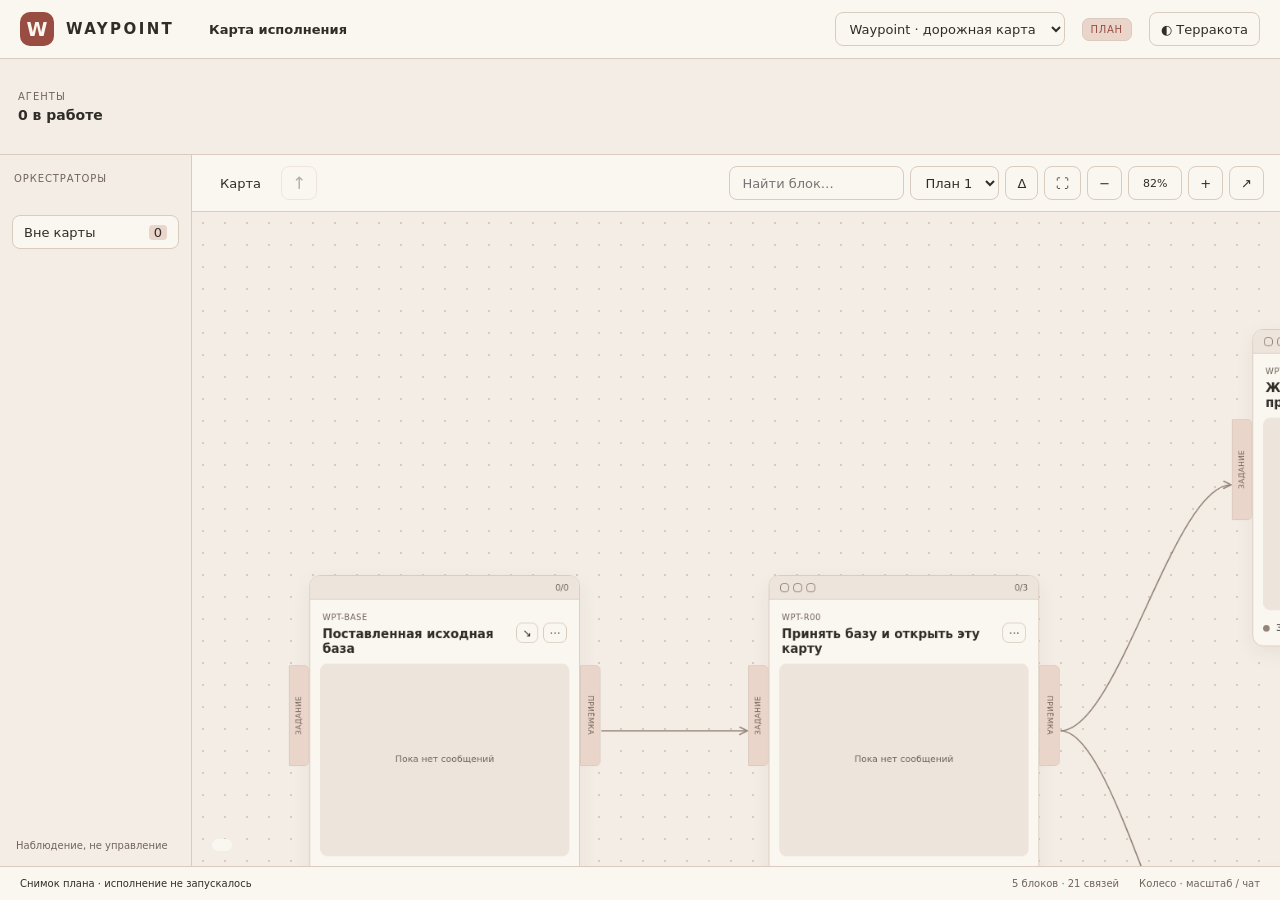
==== roadmap/PREVIEW.html @ c36e2e9a "Implement Waypoint observer and complete approved roadmap" ====
<!doctype html>
<html lang="ru" data-theme="terracotta">
<head><meta charset="utf-8"><meta name="viewport" content="width=device-width,initial-scale=1"><title>Waypoint · дорожная карта реализации</title><style>:root{--bg:#f3ede6;--panel:#faf6f0;--surface:#ede4db;--chat:#f5eee7;--line:#dacbbf;--text:#302c28;--muted:#71645a;--accent:#994d42;--accent-soft:#ead5ca;--pass:#3b8463;--fail:#b5373f;--wait:#958377;--shadow:0 8px 24px #4b2a1510;--node:330px;font-family:Inter,ui-sans-serif,system-ui,-apple-system,"Segoe UI",sans-serif;font-size:13px;color:var(--text);background:var(--bg)}
:root[data-theme=obsidian]{color-scheme:dark;--bg:#111315;--panel:#191c1f;--surface:#22262a;--chat:#202428;--line:#363c41;--text:#e7e8e6;--muted:#a5adb4;--accent:#e27068;--accent-soft:#392826;--pass:#78be9b;--fail:#ff8981;--wait:#a49b94;--shadow:0 8px 26px #0003}
*{box-sizing:border-box}body{margin:0;height:100vh;overflow:hidden;display:flex;flex-direction:column}button,input,select{font:inherit;color:inherit}button,select,input{border:1px solid var(--line);border-radius:8px;background:var(--panel);min-height:34px}button{cursor:pointer;padding:6px 11px;transition:border-color .12s}button:hover{border-color:var(--accent);background:var(--accent-soft)}button:focus-visible,input:focus-visible,select:focus-visible{outline:2px solid var(--accent);outline-offset:2px}button:disabled{opacity:.35;cursor:default}input{padding:7px 12px;width:175px}select{padding:5px 10px;max-width:230px}a{color:var(--accent)}.muted{color:var(--muted)}.top{height:59px;flex-shrink:0;display:flex;align-items:center;gap:17px;padding:0 20px;border-bottom:1px solid var(--line);background:var(--panel)}.brand{display:flex;align-items:center;gap:12px;letter-spacing:.16em;min-width:172px;font-size:15px}.mark{letter-spacing:-.15em;background:var(--accent);color:var(--panel);height:34px;width:34px;display:grid;place-items:center;border-radius:10px;font-size:19px;padding-right:3px}.project-title{font-weight:600;flex:1}.pill{font-size:10px;letter-spacing:.07em;text-transform:uppercase;padding:5px 8px;border:1px solid var(--line);border-radius:7px;color:var(--muted)}.pill.demo{color:var(--accent);background:var(--accent-soft)}.agents-bar{display:flex;align-items:center;gap:14px;padding:11px 18px;height:96px;flex-shrink:0;border-bottom:1px solid var(--line);background:var(--bg)}.rail-title{width:167px;flex-shrink:0;font-size:10px;letter-spacing:.1em;color:var(--muted)}.rail-title span{display:block;letter-spacing:0;margin-top:5px;font-size:14px;font-weight:700;color:var(--text)}.agent-strip{display:flex;overflow:auto;gap:8px;width:100%;padding:3px}.agent-card{min-width:155px;max-width:190px;flex-shrink:0;display:flex;align-items:flex-start;text-align:left;gap:8px;padding:9px 10px;min-height:68px}.agent-code{display:inline-grid;place-items:center;font-size:10px;flex-shrink:0;border:1px solid var(--line);background:var(--accent-soft);border-radius:7px;min-width:27px;height:27px;color:var(--accent);font-weight:700}.agent-card strong{font-size:11px;display:block;margin:1px 0 4px}.agent-card small{font-size:10px;color:var(--muted);display:block;max-width:145px;overflow:hidden;white-space:nowrap;text-overflow:ellipsis}.finished{opacity:1}.finished strong{color:var(--muted)}.selected{border-color:var(--accent)!important;background:var(--accent-soft)!important}main{display:flex;flex:1;min-height:0}.orchestrators{width:192px;flex-shrink:0;border-right:1px solid var(--line);padding:18px 12px 12px;overflow:auto;display:flex;flex-direction:column}.section-label{letter-spacing:.09em;font-size:10px;color:var(--muted);margin:0 2px 13px}.orch{width:100%;margin-bottom:9px;text-align:left;padding:10px}.orch-top{display:flex;align-items:center;gap:8px}.orch strong{font-size:11px}.children{margin:8px 0 0 33px;display:flex;gap:4px;flex-wrap:wrap}.children i{font-style:normal;font-size:9px;border:1px solid var(--line);padding:2px 4px;border-radius:4px;color:var(--muted)}.outside{margin-top:18px;text-align:left}.outside span{float:right;background:var(--accent-soft);padding:0 5px;border-radius:4px}.rail-footer{margin-top:auto;padding:28px 4px 0;color:var(--muted);font-size:10px;line-height:1.7}.workspace{flex:1;min-width:0;display:flex;flex-direction:column;position:relative}.toolbar{height:57px;display:flex;align-items:center;padding:8px 16px;gap:8px;border-bottom:1px solid var(--line);background:var(--panel);flex-shrink:0}.toolbar-end{display:flex;align-items:center;gap:6px;margin-left:auto}.crumbs{display:flex;align-items:center;gap:3px;min-width:0;overflow:auto}.crumbs button{background:none;border-color:transparent;white-space:nowrap;max-width:170px;overflow:hidden;text-overflow:ellipsis}.crumbs span{color:var(--muted)}#zoom{min-width:54px;font-size:11px}#up{font-size:17px;padding:2px 10px}.viewport{flex:1;overflow:hidden;position:relative;background-image:radial-gradient(var(--line) .8px,transparent .8px);background-size:22px 22px;cursor:grab;touch-action:none}.viewport.dragging{cursor:grabbing;user-select:none}#world{position:absolute;transform-origin:0 0;will-change:transform}#edges{position:absolute;left:0;top:0;width:12000px;height:12000px;overflow:visible;pointer-events:none}.edge{fill:none;stroke:var(--wait);stroke-width:1.6;pointer-events:stroke;cursor:pointer}.edge-hit{stroke:transparent;stroke-width:18;fill:none;pointer-events:stroke;cursor:pointer}.edge.selected-edge{stroke:var(--accent);stroke-width:2.6}.edge-dot{fill:var(--panel);stroke:var(--accent);cursor:pointer;pointer-events:all}.edge-caption{fill:var(--accent);font-size:12px;text-anchor:middle;pointer-events:none}.node{position:absolute;width:var(--node);height:387px;border:1px solid var(--line);border-radius:13px;background:var(--panel);box-shadow:var(--shadow);cursor:default;transition:opacity .12s,border-color .12s}.node.highlight{border:2px solid var(--accent);box-shadow:0 0 0 6px var(--accent-soft),var(--shadow)}.node.dim{opacity:.42}.node.ghost{border-style:dashed;opacity:.76}.test-row{height:29px;border-bottom:1px solid var(--line);display:flex;align-items:center;padding:0 13px;gap:5px;border-radius:13px 13px 0 0;background:var(--surface)}.test-row button{padding:0;min-height:0;border:none;background:transparent;display:flex;align-items:center;gap:5px}.lamp{display:inline-flex;align-items:center;justify-content:center;width:11px;height:11px;border:1px solid var(--wait);border-radius:4px;color:var(--wait);font-size:8px}.lamp.passed{background:var(--pass);border-color:var(--pass);color:var(--panel)}.lamp.failed,.lamp.error{background:var(--fail);border-color:var(--fail);color:var(--panel)}.lamp.stale{opacity:.4}.test-count{font-size:10px;color:var(--muted);margin-left:auto}.node-head{display:flex;align-items:center;gap:6px;padding:13px 15px 10px;height:78px}.node-head .title{flex:1;min-width:0}.node-id{font-size:10px;color:var(--muted);letter-spacing:.05em}.node h3{margin:5px 0 0;font-size:15px;line-height:1.2;font-weight:700}.node-head button{padding:2px 7px;min-height:25px;font-size:13px}.node .messages{height:235px;overflow:auto;overscroll-behavior:contain;margin:0 12px;background:var(--surface);border-radius:9px;padding:8px;scrollbar-width:thin;scrollbar-color:var(--line) transparent;cursor:text;touch-action:pan-y}.message{padding:10px;background:var(--chat);border-radius:7px;margin-bottom:7px;font-size:13px;line-height:1.6;overflow-wrap:anywhere;white-space:pre-wrap}.message:last-child{margin-bottom:0}.message-meta{display:flex;align-items:center;gap:8px;font-size:10px;color:var(--muted);margin-bottom:6px;white-space:normal}.message-meta b{color:var(--accent);font-size:10px}.message-kind{margin-left:auto;font-size:9px;color:var(--muted)}.empty-message{height:100%;min-height:90px;display:flex;align-items:center;justify-content:center;color:var(--muted);font-size:11px;text-align:center;padding:20px;line-height:1.7}.node-status{height:43px;padding:6px 12px;display:flex;align-items:center;gap:8px}.node-status button.status-label{border:none;background:none;padding:0;min-height:22px;font-size:11px;overflow:hidden;text-overflow:ellipsis;white-space:nowrap;max-width:200px}.status-icon{width:8px;height:8px;background:var(--wait);border-radius:50%;flex-shrink:0}.status-icon.running{width:11px;height:11px;border:2px solid var(--accent-soft);border-top-color:var(--accent);background:none;animation:spin 1.1s linear infinite}.status-icon.done{background:var(--pass)}@keyframes spin{to{transform:rotate(360deg)}}.node-actors{margin-left:auto;display:flex;gap:4px}.node-actors button{padding:1px 4px;min-height:20px;max-width:35px;font-size:9px;border-radius:5px;color:var(--accent)}.node-tab{position:absolute;top:109px;height:123px;width:25px;min-height:0;padding:7px 4px;writing-mode:vertical-rl;font-size:9px;letter-spacing:.05em;background:var(--accent-soft);color:var(--muted);border:1px solid var(--line)}.node-tab.assignment{left:-26px;border-radius:6px 0 0 6px;transform:rotate(180deg)}.node-tab.acceptance{right:-26px;border-radius:0 6px 6px 0}.node .show-all{font-size:10px;min-height:25px;padding:3px 8px;margin-top:4px}.overview .messages{visibility:hidden}.overview .node{box-shadow:none}.overview .node:after{content:'⋯';position:absolute;top:175px;left:150px;font-size:25px;color:var(--muted)}.overview .node-tab{display:none}.map-note{position:absolute;bottom:15px;left:20px;font-size:11px;color:var(--muted);max-width:650px;background:var(--panel);padding:6px 10px;border-radius:6px;pointer-events:none}#empty{position:absolute;inset:80px 25px;pointer-events:none;color:var(--muted)}.inspector{position:absolute;right:0;top:57px;bottom:0;width:385px;background:var(--panel);border-left:1px solid var(--line);box-shadow:-12px 0 35px #0001;z-index:20;display:flex;flex-direction:column}.inspector[hidden]{display:none}.inspector>header{display:flex;align-items:flex-start;justify-content:space-between;padding:20px 20px 12px}.inspector header span{font-size:11px;color:var(--muted)}.inspector h2{margin:7px 0 4px;font-size:19px;line-height:1.3}.inspector #tabs{display:flex;gap:0;border-bottom:1px solid var(--line);padding:0 14px;overflow:auto}.inspector #tabs button{border:none;border-radius:0;white-space:nowrap;background:transparent;font-size:11px;padding:10px 7px;min-height:38px;border-bottom:2px solid transparent}.inspector #tabs button.current{border-bottom-color:var(--accent);color:var(--accent)}#inspector-body{overflow:auto;overscroll-behavior:contain;padding:18px 20px;line-height:1.7}#inspector-body h4{font-size:11px;color:var(--muted);margin:18px 0 7px}#inspector-body h4:first-child{margin-top:0}.prose{white-space:pre-wrap;overflow-wrap:anywhere;font-size:12px}.criterion{padding:9px 0;border-bottom:1px solid var(--line);font-size:12px;display:flex;gap:10px}.criterion b{font-size:10px;color:var(--muted);min-width:28px}.result-block{padding:13px;background:var(--surface);border-radius:9px;margin-bottom:12px;white-space:pre-wrap;font-size:12px}.related{display:block;width:100%;text-align:left;margin-bottom:7px;font-size:12px}.result-tag{font-size:10px;color:var(--muted);display:block;margin-top:5px}.diff-row{padding:10px;border:1px solid var(--line);border-radius:7px;margin-bottom:8px;font-size:11px;overflow-wrap:anywhere}.diff-row code{display:block;color:var(--accent);margin-bottom:5px}.diff-row pre{white-space:pre-wrap;margin:4px 0;font:inherit}.checkline{display:flex;align-items:center;gap:9px;padding:10px 0;border-bottom:1px solid var(--line);font-size:12px}.checkline small{display:block;color:var(--muted);font-size:10px}footer{height:34px;display:flex;align-items:center;gap:20px;padding:0 20px;border-top:1px solid var(--line);background:var(--panel);font-size:10px;flex-shrink:0}footer #summary{margin-left:auto;color:var(--muted)}footer button{min-height:22px;padding:1px 7px;font-size:10px}#notice{position:fixed;left:50%;bottom:50px;transform:translateX(-50%);background:var(--text);color:var(--panel);padding:11px 16px;z-index:99;border-radius:10px;max-width:80vw;font-size:12px}.small-note{font-size:11px;color:var(--muted)}.progress-hint{display:block;font-size:10px;color:var(--muted);padding:9px}.source-warning{color:var(--fail)!important}.version-note{color:var(--accent);font-size:10px}.more{width:100%;margin:8px 0}.modal-empty{padding:20px;color:var(--muted)}#reset-selection{white-space:nowrap}@media(max-width:1100px){.project-title{display:none}.orchestrators{width:154px}.rail-title{width:128px}.brand{min-width:134px}.toolbar{padding:8px}.toolbar input{width:110px}.inspector{width:340px}.toolbar-end{gap:3px}}@media(max-width:760px){.orchestrators{display:none}.rail-title{display:none}.top{padding:0 10px;gap:8px}.brand{min-width:auto}.brand strong{display:none}.top select{max-width:160px}.toolbar #search{display:none}.inspector{width:min(100%,385px)}.crumbs button{max-width:95px}.toolbar #version{max-width:83px}.toolbar #full{display:none}footer .muted{display:none}}
/* Reader state belongs to each window; notifications never resize its 235px chat. */
.messages,#inspector-body{overflow-anchor:none}.new-messages{position:absolute;right:21px;top:306px;z-index:2;max-width:calc(100% - 42px);min-height:28px;padding:4px 9px;font-size:10px;background:var(--panel);color:var(--accent);border-color:var(--accent);box-shadow:var(--shadow)}.new-messages[hidden],.older-messages[hidden]{display:none}.inspector-latest{position:sticky;top:auto;bottom:0;right:auto;max-width:100%;margin:9px 0 0}.copy-id{font-size:10px;min-height:26px;margin-bottom:10px}.message-origin{display:block;max-width:100%;overflow-wrap:anywhere;font-size:9px;color:var(--muted);margin-top:3px}.cross-scope{position:absolute;left:15px;top:12px;display:flex;flex-direction:column;gap:4px;max-width:310px;max-height:140px;overflow:auto;z-index:3}.scope-link{font-size:10px;min-height:25px;text-align:left;background:var(--panel)}.title[role=button]{cursor:pointer}.title[role=button]:focus-visible{outline:2px solid var(--accent);outline-offset:3px;border-radius:4px}.inspector-messages{min-height:60px}.inspector .scope-toggle{font-size:11px}
</style></head>
<body>
<header class="top"><div class="brand"><b class="mark">W</b><strong>WAYPOINT</strong></div><span class="project-title">Карта работ</span><select id="project" aria-label="Проект"></select><span id="connection" class="pill">Локально</span><button id="theme" aria-label="Изменить цветовую схему">◐ <span>Терракота</span></button></header>
<section class="agents-bar"><div class="rail-title">АГЕНТЫ <span id="active-count"></span></div><div id="agents" class="agent-strip"></div></section>
<main><aside class="orchestrators"><div class="section-label">ОРКЕСТРАТОРЫ</div><div id="orchestrators"></div><button id="outside" class="outside">Вне карты <span id="outside-count">0</span></button><div class="rail-footer">Наблюдение, не управление</div></aside>
<section class="workspace">
<div class="toolbar"><div id="crumbs" class="crumbs"></div><button id="up" title="На уровень выше" aria-label="На уровень выше">↑</button><div class="toolbar-end"><input id="search" placeholder="Найти блок…" aria-label="Найти блок"><select id="version" aria-label="Версия плана"></select><button id="diff" title="Изменения плана">Δ</button><button id="fit" title="Вписать карту">⛶</button><button id="minus" aria-label="Уменьшить масштаб">−</button><button id="zoom" title="Масштаб 100%">100%</button><button id="plus" aria-label="Увеличить масштаб">+</button><button id="full" title="На весь экран">↗</button></div></div>
<div id="viewport" class="viewport" tabindex="0" aria-label="Граф работ. Перетаскивайте пустое место, колесо меняет масштаб."><div id="world"><svg id="edges" aria-label="Зависимости"></svg><div id="nodes"></div></div><div id="empty"></div><div id="map-note" class="map-note"></div></div>
<aside id="inspector" class="inspector" hidden><header><div><span id="inspector-id"></span><h2 id="inspector-title"></h2></div><button id="close" aria-label="Закрыть подробности">×</button></header><nav id="tabs"></nav><div id="inspector-body"></div></aside>
</section></main>
<footer><span id="foot-status">Ожидание локального сервиса</span><span id="summary"></span><button id="reset-selection" hidden>Снять выделение</button><span class="muted">Колесо · масштаб / чат</span></footer>
<div id="notice" role="status" hidden></div>
<script>window.WAYPOINT_DEMO={"current": "v-a47a4b4f98ec4fde", "versions": [{"version": "v-a47a4b4f98ec4fde", "ordinal": 1, "parent": null, "hash": "f647aa3e1b60489b36b72db316212da57f528def0c46b6cc34a1ced4450f50a4", "at": "2026-10-17T05:51:45.815273+00:00"}], "states": {"v-a47a4b4f98ec4fde": {"version": "v-a47a4b4f98ec4fde", "ordinal": 1, "parent": null, "at": "2026-10-17T05:51:45.815273+00:00", "hash": "f647aa3e1b60489b36b72db316212da57f528def0c46b6cc34a1ced4450f50a4", "plan": {"edges": {"E-WPT-C01--WPT-C02": {"from": "WPT-C01", "label": "Требует результата", "to": "WPT-C02"}, "E-WPT-C01--WPT-C03": {"from": "WPT-C01", "label": "Требует результата", "to": "WPT-C03"}, "E-WPT-C01--WPT-C04": {"from": "WPT-C01", "label": "Требует результата", "to": "WPT-C04"}, "E-WPT-C01--WPT-R00": {"from": "WPT-C01", "label": "Требует результата", "to": "WPT-R00"}, "E-WPT-C02--WPT-R00": {"from": "WPT-C02", "label": "Требует результата", "to": "WPT-R00"}, "E-WPT-C03--WPT-R00": {"from": "WPT-C03", "label": "Требует результата", "to": "WPT-R00"}, "E-WPT-C04--WPT-R00": {"from": "WPT-C04", "label": "Требует результата", "to": "WPT-R00"}, "E-WPT-C05--WPT-C07": {"from": "WPT-C05", "label": "Требует результата", "to": "WPT-C07"}, "E-WPT-C05.1--WPT-C05.2": {"from": "WPT-C05.1", "label": "Требует результата", "to": "WPT-C05.2"}, "E-WPT-C05.2--WPT-C05.3": {"from": "WPT-C05.2", "label": "Требует результата", "to": "WPT-C05.3"}, "E-WPT-C05.3--WPT-C05.4": {"from": "WPT-C05.3", "label": "Требует результата", "to": "WPT-C05.4"}, "E-WPT-C05.3--WPT-C06.3": {"from": "WPT-C05.3", "label": "Требует результата", "to": "WPT-C06.3"}, "E-WPT-C06--WPT-C07": {"from": "WPT-C06", "label": "Требует результата", "to": "WPT-C07"}, "E-WPT-C06.1--WPT-C06.2": {"from": "WPT-C06.1", "label": "Требует результата", "to": "WPT-C06.2"}, "E-WPT-C06.2--WPT-C06.3": {"from": "WPT-C06.2", "label": "Требует результата", "to": "WPT-C06.3"}, "E-WPT-C07.1--WPT-C07.2": {"from": "WPT-C07.1", "label": "Требует результата", "to": "WPT-C07.2"}, "E-WPT-C07.1--WPT-C07.3": {"from": "WPT-C07.1", "label": "Требует результата", "to": "WPT-C07.3"}, "E-WPT-C07.2--WPT-C07.4": {"from": "WPT-C07.2", "label": "Требует результата", "to": "WPT-C07.4"}, "E-WPT-C07.3--WPT-C07.4": {"from": "WPT-C07.3", "label": "Требует результата", "to": "WPT-C07.4"}, "E-WPT-R00--WPT-C05": {"from": "WPT-R00", "label": "Требует результата", "to": "WPT-C05"}, "E-WPT-R00--WPT-C06": {"from": "WPT-R00", "label": "Требует результата", "to": "WPT-C06"}}, "nodes": {"WPT-BASE": {"acceptance": {"A-01": {"text": "Исходный архив совпадает с указанным SHA-256 и файловым манифестом."}, "A-02": {"text": "DONE относится к поставке исходников; целевая установка и живая приёмка не приписаны этой группе."}}, "assignment": "C01–C04 уже написаны в завершённом дизайн-пакете. Это основание следующих работ, не новая очередь реализации. Раскрой блок для границ каждого результата.\n\nТочное чтение (пути от roadmap/):\n../waypoint/evidence/RESULTS.md\n../waypoint/SESSION.json", "layout": {"x": 70, "y": 400}, "parent": null, "source_refs": [{"label": "evidence/RESULTS.md", "uri": "../waypoint/evidence/RESULTS.md"}, {"label": "SESSION.json", "uri": "../waypoint/SESSION.json"}], "tests": {}, "title": "Поставленная исходная база", "x_roadmap": {"avoid_paths": [], "eligible_alternative": null, "escalation": "", "kind": "group", "owned_paths": [], "preferred_executor": "NONE", "read_set": [{"label": "evidence/RESULTS.md", "uri": "../waypoint/evidence/RESULTS.md"}, {"label": "SESSION.json", "uri": "../waypoint/SESSION.json"}], "safe_alternate_work": "", "source_capsule": null, "wave": null}}, "WPT-C01": {"acceptance": {"A-01": {"text": "Перечисленные исходники присутствуют и сохраняются как стартовая база."}, "A-02": {"text": "Свидетельства прочитаны в их настоящем объёме: локальные тесты/макеты не заменяют живую приёмку."}}, "assignment": "Переиспользовать готовый исходный результат «Local domain, plan and event contracts». Не заказывать повторную реализацию этого объёма. Остаточные целевые доработки перечислены в C05–C07.\n\nТочное чтение (пути от roadmap/):\n../waypoint/design/WORK_PACKETS.md — раздел WPT-C01\n../waypoint/evidence/RESULTS.md", "layout": {"x": 80, "y": 80}, "parent": "WPT-BASE", "source_refs": [{"label": "design/WORK_PACKETS.md", "section": "WPT-C01", "uri": "../waypoint/design/WORK_PACKETS.md"}, {"label": "evidence/RESULTS.md", "uri": "../waypoint/evidence/RESULTS.md"}], "tests": {}, "title": "Ядро, хранилище и API", "x_roadmap": {"avoid_paths": [], "delivered_source": {"design_session_id": "WAYPOINT-DESIGN-20261016-1312895b", "evidence": "../waypoint/evidence/RESULTS.md", "paths": ["waypoint/domain.py", "waypoint/store.py", "waypoint/server.py", "waypoint/security.py", "waypoint/spool.py", "waypoint/client.py", "schemas/", "tests/test_core.py"], "state": "SOURCE_DELIVERED", "target_acceptance": "NOT_RUN"}, "eligible_alternative": null, "escalation": "", "kind": "source", "owned_paths": [], "preferred_executor": "NONE", "read_set": [{"label": "design/WORK_PACKETS.md", "section": "WPT-C01", "uri": "../waypoint/design/WORK_PACKETS.md"}, {"label": "evidence/RESULTS.md", "uri": "../waypoint/evidence/RESULTS.md"}], "safe_alternate_work": "", "source_capsule": "WPT-C01", "wave": null}}, "WPT-C02": {"acceptance": {"A-01": {"text": "Перечисленные исходники присутствуют и сохраняются как стартовая база."}, "A-02": {"text": "Свидетельства прочитаны в их настоящем объёме: локальные тесты/макеты не заменяют живую приёмку."}}, "assignment": "Переиспользовать готовый исходный результат «Observed native source reference». Не заказывать повторную реализацию этого объёма. Остаточные целевые доработки перечислены в C05–C07.\n\nТочное чтение (пути от roadmap/):\n../waypoint/design/WORK_PACKETS.md — раздел WPT-C02\n../waypoint/evidence/RESULTS.md", "layout": {"x": 610, "y": 80}, "parent": "WPT-BASE", "source_refs": [{"label": "design/WORK_PACKETS.md", "section": "WPT-C02", "uri": "../waypoint/design/WORK_PACKETS.md"}, {"label": "evidence/RESULTS.md", "uri": "../waypoint/evidence/RESULTS.md"}], "tests": {}, "title": "Исходный адаптер Codex", "x_roadmap": {"avoid_paths": [], "delivered_source": {"design_session_id": "WAYPOINT-DESIGN-20261016-1312895b", "evidence": "../waypoint/evidence/RESULTS.md", "paths": ["waypoint/adapters/", "waypoint/collector.py", "tests/test_adapters.py"], "state": "SOURCE_DELIVERED", "target_acceptance": "NOT_RUN"}, "eligible_alternative": null, "escalation": "", "kind": "source", "owned_paths": [], "preferred_executor": "NONE", "read_set": [{"label": "design/WORK_PACKETS.md", "section": "WPT-C02", "uri": "../waypoint/design/WORK_PACKETS.md"}, {"label": "evidence/RESULTS.md", "uri": "../waypoint/evidence/RESULTS.md"}], "safe_alternate_work": "", "source_capsule": "WPT-C02", "wave": null}}, "WPT-C03": {"acceptance": {"A-01": {"text": "Перечисленные исходники присутствуют и сохраняются как стартовая база."}, "A-02": {"text": "Свидетельства прочитаны в их настоящем объёме: локальные тесты/макеты не заменяют живую приёмку."}}, "assignment": "Переиспользовать готовый исходный результат «Shared visual reader base». Не заказывать повторную реализацию этого объёма. Остаточные целевые доработки перечислены в C05–C07.\n\nТочное чтение (пути от roadmap/):\n../waypoint/design/WORK_PACKETS.md — раздел WPT-C03\n../waypoint/evidence/RESULTS.md", "layout": {"x": 610, "y": 630}, "parent": "WPT-BASE", "source_refs": [{"label": "design/WORK_PACKETS.md", "section": "WPT-C03", "uri": "../waypoint/design/WORK_PACKETS.md"}, {"label": "evidence/RESULTS.md", "uri": "../waypoint/evidence/RESULTS.md"}], "tests": {}, "title": "Браузерный читатель карты", "x_roadmap": {"avoid_paths": [], "delivered_source": {"design_session_id": "WAYPOINT-DESIGN-20261016-1312895b", "evidence": "../waypoint/evidence/RESULTS.md", "paths": ["waypoint/web/", "waypoint/demo.py", "tests/browser_check.py"], "state": "SOURCE_DELIVERED", "target_acceptance": "NOT_RUN"}, "eligible_alternative": null, "escalation": "", "kind": "source", "owned_paths": [], "preferred_executor": "NONE", "read_set": [{"label": "design/WORK_PACKETS.md", "section": "WPT-C03", "uri": "../waypoint/design/WORK_PACKETS.md"}, {"label": "evidence/RESULTS.md", "uri": "../waypoint/evidence/RESULTS.md"}], "safe_alternate_work": "", "source_capsule": "WPT-C03", "wave": null}}, "WPT-C04": {"acceptance": {"A-01": {"text": "Перечисленные исходники присутствуют и сохраняются как стартовая база."}, "A-02": {"text": "Свидетельства прочитаны в их настоящем объёме: локальные тесты/макеты не заменяют живую приёмку."}}, "assignment": "Переиспользовать готовый исходный результат «Low-overhead agent workflow and handoff». Не заказывать повторную реализацию этого объёма. Остаточные целевые доработки перечислены в C05–C07.\n\nТочное чтение (пути от roadmap/):\n../waypoint/design/WORK_PACKETS.md — раздел WPT-C04\n../waypoint/evidence/RESULTS.md", "layout": {"x": 80, "y": 630}, "parent": "WPT-BASE", "source_refs": [{"label": "design/WORK_PACKETS.md", "section": "WPT-C04", "uri": "../waypoint/design/WORK_PACKETS.md"}, {"label": "evidence/RESULTS.md", "uri": "../waypoint/evidence/RESULTS.md"}], "tests": {}, "title": "CLI, скилы и передача", "x_roadmap": {"avoid_paths": [], "delivered_source": {"design_session_id": "WAYPOINT-DESIGN-20261016-1312895b", "evidence": "../waypoint/evidence/RESULTS.md", "paths": ["waypoint/cli.py", "skills/", "design/OPERATIONS.md"], "state": "SOURCE_DELIVERED", "target_acceptance": "NOT_RUN"}, "eligible_alternative": null, "escalation": "", "kind": "source", "owned_paths": [], "preferred_executor": "NONE", "read_set": [{"label": "design/WORK_PACKETS.md", "section": "WPT-C04", "uri": "../waypoint/design/WORK_PACKETS.md"}, {"label": "evidence/RESULTS.md", "uri": "../waypoint/evidence/RESULTS.md"}], "safe_alternate_work": "", "source_capsule": "WPT-C04", "wave": null}}, "WPT-C05": {"acceptance": {"A-01": {"text": "Установленный профиль и отдельный payload.id подтверждены; общий session_id не склеивает агентов."}, "A-02": {"text": "Источник не получает команды запуска/остановки/resume/approval; сбой Waypoint не останавливает Codex."}, "A-03": {"text": "Старые и неоднозначные сообщения не присваиваются новому focus; подтверждение ревизии не опережает durable commit."}, "A-04": {"text": "C06 получает индексированный и совместимый read-контракт; ограничения живой проверки явно возвращены."}}, "assignment": "Довести существующий адаптер до проверенного приёма живых событий и точного связывания с блоками. IPC и JSONL остаются входами одного Store/API/UI.\n\nРабота:\n1. Выполнить C05.1–C05.4, сохраняя исходные алгоритмы дизайна: verified caller binding, watermark, indexed normalization, coalescing и durable acknowledgement.\n2. Единолично владеть изменениями Store/API/миграции, включая индекс item_targets для C06. Передать потребителю проверенный read-контракт; не позволять двум веткам менять store.py одновременно.\n3. Проверить свой новый адаптер на естественной активности существующего Codex, а не повторять весь P00–P11 и не запускать новый App Server вместо владельца.\n\nОбласть изменений: waypoint/adapters/; waypoint/collector.py; waypoint/store.py (единственный писатель); waypoint/server.py (только необходимый совместимый read-контракт); waypoint/cli.py (только verified binding seam); tests/test_adapters.py; tests/test_core.py (атрибуция/индекс/миграция).\n\nНе изменять: waypoint/web/; tests/browser_check.py; Глобальные настройки и управление реальным Codex.\n\nТочное чтение (пути от roadmap/):\n../waypoint/design/WORK_PACKETS.md — раздел WPT-C05\n../waypoint/design/IMPLEMENTATION_MAP.md — раздел Required hardening\n../waypoint/design/CONTRACTS.md — раздел 1. Identity; 4. Observation; 5. Attribution; 7. Private IPC\n../waypoint/design/ACCEPTANCE.md — раздел Target sequence\n\nРежим MIXED. Предпочтительный исполнитель: CODEX. Исполнитель выбирает безопасный порядок внутри согласованного участка; назначение не сделано.\n\nОстановить только затронутое действие и эскалировать: профиль несовместим или неизвестна идентичность вызывающего агента; сохранить доказательство, не угадывать и не строить второй observer.\n\nПри ожидании: пока естественное событие не пришло — локальные контрактные проверки C05.2/C05.3; C06.1/C06.2 могут идти независимо.", "layout": {"x": 1220, "y": 100}, "parent": null, "source_refs": [{"label": "design/WORK_PACKETS.md", "section": "WPT-C05", "uri": "../waypoint/design/WORK_PACKETS.md"}, {"label": "design/IMPLEMENTATION_MAP.md", "section": "Required hardening", "uri": "../waypoint/design/IMPLEMENTATION_MAP.md"}, {"label": "design/CONTRACTS.md", "section": "1. Identity; 4. Observation; 5. Attribution; 7. Private IPC", "uri": "../waypoint/design/CONTRACTS.md"}, {"label": "design/ACCEPTANCE.md", "section": "Target sequence", "uri": "../waypoint/design/ACCEPTANCE.md"}], "tests": {"T-01": {"evidence_level": "contract + target", "invalidated_by": "Binding, watermark, merge источников, schema metadata.", "label": "Идентичность и атрибуция", "procedure": "Фокус до/после hydration, straddling item, одинаковый session_id у разных payload.id. Сверка исторического и живого источника без выдачи fixtures за live."}, "T-02": {"evidence_level": "component", "invalidated_by": "Normalizer, patch parser, store transaction, cursor или coalescing.", "label": "Поток и приём в БД", "procedure": "Повтор/пропуск/конфликт revision, отказ sink, reconnect и terminal flush; receipt после транзакции."}, "T-03": {"evidence_level": "live target", "invalidated_by": "Версия расширения, профиль IPC, runtime config или адаптер.", "label": "Целевая естественная активность", "procedure": "Одна или несколько реальных операций совпадают по ID/типу/тексту локально; в отчёте только безопасные равенства и типы."}}, "title": "Живой источник и точные привязки", "x_roadmap": {"avoid_paths": ["waypoint/web/", "tests/browser_check.py", "Глобальные настройки и управление реальным Codex"], "eligible_alternative": null, "escalation": "профиль несовместим или неизвестна идентичность вызывающего агента; сохранить доказательство, не угадывать и не строить второй observer.", "kind": "packet", "owned_paths": ["waypoint/adapters/", "waypoint/collector.py", "waypoint/store.py (единственный писатель)", "waypoint/server.py (только необходимый совместимый read-контракт)", "waypoint/cli.py (только verified binding seam)", "tests/test_adapters.py", "tests/test_core.py (атрибуция/индекс/миграция)"], "preferred_executor": "CODEX", "read_set": [{"label": "design/WORK_PACKETS.md", "section": "WPT-C05", "uri": "../waypoint/design/WORK_PACKETS.md"}, {"label": "design/IMPLEMENTATION_MAP.md", "section": "Required hardening", "uri": "../waypoint/design/IMPLEMENTATION_MAP.md"}, {"label": "design/CONTRACTS.md", "section": "1. Identity; 4. Observation; 5. Attribution; 7. Private IPC", "uri": "../waypoint/design/CONTRACTS.md"}, {"label": "design/ACCEPTANCE.md", "section": "Target sequence", "uri": "../waypoint/design/ACCEPTANCE.md"}], "safe_alternate_work": "пока естественное событие не пришло — локальные контрактные проверки C05.2/C05.3; C06.1/C06.2 могут идти независимо.", "source_capsule": "WPT-C05", "wave": "RW-01"}}, "WPT-C05.1": {"acceptance": {"A-01": {"text": "Разные payload.id с одним session_id остаются разными агентами."}, "A-02": {"text": "Две области и ребро могут быть связаны с одним исполнителем; область может быть общей."}, "A-03": {"text": "Старое сообщение не получает текущий focus после позднего импорта; исправление item.link сохраняет историю."}}, "assignment": "Связать редкий focus-сигнал с настоящим отдельным исполнителем и границей уже наблюдённых сообщений.\n\nРабота:\n1. Использовать payload.id, parent_thread_id, agent_path и forked_from_id по отдельности. Сопоставить native caller в текущем клиенте; не наследовать WP_AGENT родителя вслепую.\n2. Зафиксировать committed revision/item watermark при scope.set. Уже связанные items сохраняют цель; историческая hydration и неоднозначное пересечение focus остаются непривязанными до явного item.link.\n3. Сохранить node/edge many-to-many, пустой scope и неизвестные block ID как допустимые наблюдения; нельзя превращать focus в эксклюзивный lock.\n\nОбласть изменений: waypoint/cli.py (привязка); waypoint/collector.py (source boundary); waypoint/store.py (атрибуция); tests/test_core.py.\n\nНе изменять: web assets.\n\nТочное чтение (пути от roadmap/):\n../waypoint/design/IMPLEMENTATION_MAP.md — раздел Required hardening\n../waypoint/design/CONTRACTS.md — раздел 5. Attribution\n../waypoint/waypoint/cli.py\n../waypoint/waypoint/store.py\n../waypoint/tests/test_core.py\n\nРежим MIXED. Предпочтительный исполнитель: CODEX. Исполнитель выбирает безопасный порядок внутри согласованного участка; назначение не сделано.\n\nПри ожидании: продолжить локальную проверку атрибуции; неизвестный caller не маскировать удобным ID.", "layout": {"x": 80, "y": 80}, "parent": "WPT-C05", "source_refs": [{"label": "design/IMPLEMENTATION_MAP.md", "section": "Required hardening", "uri": "../waypoint/design/IMPLEMENTATION_MAP.md"}, {"label": "design/CONTRACTS.md", "section": "5. Attribution", "uri": "../waypoint/design/CONTRACTS.md"}, {"label": "waypoint/cli.py", "uri": "../waypoint/waypoint/cli.py"}, {"label": "waypoint/store.py", "uri": "../waypoint/waypoint/store.py"}, {"label": "tests/test_core.py", "uri": "../waypoint/tests/test_core.py"}], "tests": {"T-01": {"evidence_level": "contract", "invalidated_by": "cli binding, scope projection, native watermark.", "label": "Граничные сообщения", "procedure": "Добавить к существующим focus/historical тестам подтверждённый watermark, поздний сигнал и неоднозначную границу."}}, "title": "Исполнитель и граница рабочего участка", "x_roadmap": {"avoid_paths": ["web assets"], "eligible_alternative": null, "escalation": "", "kind": "stage", "owned_paths": ["waypoint/cli.py (привязка)", "waypoint/collector.py (source boundary)", "waypoint/store.py (атрибуция)", "tests/test_core.py"], "preferred_executor": "CODEX", "read_set": [{"label": "design/IMPLEMENTATION_MAP.md", "section": "Required hardening", "uri": "../waypoint/design/IMPLEMENTATION_MAP.md"}, {"label": "design/CONTRACTS.md", "section": "5. Attribution", "uri": "../waypoint/design/CONTRACTS.md"}, {"label": "waypoint/cli.py", "uri": "../waypoint/waypoint/cli.py"}, {"label": "waypoint/store.py", "uri": "../waypoint/waypoint/store.py"}, {"label": "tests/test_core.py", "uri": "../waypoint/tests/test_core.py"}], "safe_alternate_work": "продолжить локальную проверку атрибуции; неизвестный caller не маскировать удобным ID.", "source_capsule": "WPT-C05", "wave": null}}, "WPT-C05.2": {"acceptance": {"A-01": {"text": "Один patch одного item не вызывает обход всей истории в нормальном случае."}, "A-02": {"text": "Одинаковый повтор идемпотентен; конфликт одинаковой ревизии и gap различимы, не скрыты."}, "A-03": {"text": "Отключение sink оставляет источник неполностью подтверждённым; replay не создаёт вторую переписку."}, "A-04": {"text": "Terminal update не теряется из-за coalescing; защитные лимиты измерены и описаны без фиктивного SLA."}}, "assignment": "Довести нормализацию уже реализованного IPC-потока, не сканируя полный длинный диалог на каждой правке.\n\nРабота:\n1. Первый snapshot индексирует известные history roots и item paths. Patch нормализует только dirty items; изменение контейнера инвалидирует только его поддерево.\n2. Неизвестная структурная правка даёт ограниченный rebuild нужного root и диагностику. Хранить ограниченный cache (revision, change hash): точный повтор без эффекта, другая правка на той же ревизии — resync.\n3. Объединять промежуточные текстовые ревизии в малом настраиваемом интервале; terminal flush немедленно. Текст не пересказывать моделью.\n4. Подтверждать source revision после всех необходимых записей/проекций/cursor в БД; ошибка sink не продвигает acknowledgement. Большой snapshot до финального барьера остаётся hydrating.\n\nОбласть изменений: waypoint/adapters/; waypoint/collector.py; tests/test_adapters.py.\n\nНе изменять: web assets.\n\nТочное чтение (пути от roadmap/):\n../waypoint/design/IMPLEMENTATION_MAP.md — раздел Required hardening; Recent-revision consistency\n../waypoint/waypoint/adapters/patches.py\n../waypoint/waypoint/adapters/codex.py\n../waypoint/waypoint/adapters/ipc.py\n../waypoint/waypoint/collector.py\n../waypoint/tests/test_adapters.py\n\nРежим MIXED. Предпочтительный исполнитель: CODEX. Исполнитель выбирает безопасный порядок внутри согласованного участка; назначение не сделано.", "layout": {"x": 80, "y": 650}, "parent": "WPT-C05", "source_refs": [{"label": "design/IMPLEMENTATION_MAP.md", "section": "Required hardening; Recent-revision consistency", "uri": "../waypoint/design/IMPLEMENTATION_MAP.md"}, {"label": "waypoint/adapters/patches.py", "uri": "../waypoint/waypoint/adapters/patches.py"}, {"label": "waypoint/adapters/codex.py", "uri": "../waypoint/waypoint/adapters/codex.py"}, {"label": "waypoint/adapters/ipc.py", "uri": "../waypoint/waypoint/adapters/ipc.py"}, {"label": "waypoint/collector.py", "uri": "../waypoint/waypoint/collector.py"}, {"label": "tests/test_adapters.py", "uri": "../waypoint/tests/test_adapters.py"}], "tests": {"T-01": {"evidence_level": "component + limited live", "invalidated_by": "Parser/index/coalescing/ack boundary.", "label": "Patch, cache, coalescing, commit", "procedure": "Локальный synthetic Unix peer: точные/конфликтующие повторы, gap, terminal flush и искусственный отказ sink; затем один естественный live patch."}}, "title": "Инкрементальный поток и durable receipt", "x_roadmap": {"avoid_paths": ["web assets"], "eligible_alternative": null, "escalation": "", "kind": "stage", "owned_paths": ["waypoint/adapters/", "waypoint/collector.py", "tests/test_adapters.py"], "preferred_executor": "CODEX", "read_set": [{"label": "design/IMPLEMENTATION_MAP.md", "section": "Required hardening; Recent-revision consistency", "uri": "../waypoint/design/IMPLEMENTATION_MAP.md"}, {"label": "waypoint/adapters/patches.py", "uri": "../waypoint/waypoint/adapters/patches.py"}, {"label": "waypoint/adapters/codex.py", "uri": "../waypoint/waypoint/adapters/codex.py"}, {"label": "waypoint/adapters/ipc.py", "uri": "../waypoint/waypoint/adapters/ipc.py"}, {"label": "waypoint/collector.py", "uri": "../waypoint/waypoint/collector.py"}, {"label": "tests/test_adapters.py", "uri": "../waypoint/tests/test_adapters.py"}], "safe_alternate_work": "", "source_capsule": "WPT-C05", "wave": null}}, "WPT-C05.3": {"acceptance": {"A-01": {"text": "Откат транзакции не оставляет индекс и проекцию в разных состояниях."}, "A-02": {"text": "Поиск по блоку/ребру/потомкам не сканирует тела всех сообщений."}, "A-03": {"text": "Позднее item.link и reopen/rebuild восстанавливают тот же порядок и набор связей."}, "A-04": {"text": "Контракт принят C06 до его насыщенных интеграционных измерений."}}, "assignment": "Ввести выбранный дизайном индекс item_targets и передать C06 совместимый контракт чтения; это общая точка интеграции с единственным писателем.\n\nРабота:\n1. Добавить явную миграцию item_targets(project,agent,item,target_kind,target_id,first_seq); обновлять индекс в одной транзакции с item projection и item.link.\n2. Выбирать цели до загрузки тел сообщений; descendant IDs разбивать на ограниченные SQL-порции и объединять по first_seq. Не вводить зависимость от необязательных SQLite JSON-функций.\n3. Зафиксировать cursor/порядок/revision read-ответов для C06; сохранить существующие routes. Если требуется обратно совместимое дополнительное поле — обновить schema/документ и сообщить интегратору.\n\nОбласть изменений: waypoint/store.py; waypoint/server.py (совместимые read поля); Миграция БД и её тесты (новые при необходимости); schemas/ (только синхронизация с изменённым контрактом).\n\nНе изменять: waypoint/web/.\n\nТочное чтение (пути от roadmap/):\n../waypoint/design/IMPLEMENTATION_MAP.md — раздел Required completion\n../waypoint/waypoint/store.py\n../waypoint/waypoint/server.py\n../waypoint/design/CONTRACTS.md — раздел 6. Read API\n../waypoint/tests/test_core.py\n\nРежим MIXED. Предпочтительный исполнитель: CODEX. Исполнитель выбирает безопасный порядок внутри согласованного участка; назначение не сделано.\n\nПри ожидании: передать C06 контракт и fixture; не ждать окончания всей C05 ради независимой UI-подготовки.", "layout": {"x": 620, "y": 650}, "parent": "WPT-C05", "source_refs": [{"label": "design/IMPLEMENTATION_MAP.md", "section": "Required completion", "uri": "../waypoint/design/IMPLEMENTATION_MAP.md"}, {"label": "waypoint/store.py", "uri": "../waypoint/waypoint/store.py"}, {"label": "waypoint/server.py", "uri": "../waypoint/waypoint/server.py"}, {"label": "design/CONTRACTS.md", "section": "6. Read API", "uri": "../waypoint/design/CONTRACTS.md"}, {"label": "tests/test_core.py", "uri": "../waypoint/tests/test_core.py"}], "tests": {"T-01": {"evidence_level": "database + contract", "invalidated_by": "Schema migration, indexed query, item link, pagination.", "label": "Индекс и миграция", "procedure": "БД из предыдущей schema → миграция → query/link/reopen/rebuild; сравнение с ожидаемыми связями и порядок по first_seq."}}, "title": "Индекс сообщений и граница read API", "x_roadmap": {"avoid_paths": ["waypoint/web/"], "eligible_alternative": null, "escalation": "", "kind": "stage", "owned_paths": ["waypoint/store.py", "waypoint/server.py (совместимые read поля)", "Миграция БД и её тесты (новые при необходимости)", "schemas/ (только синхронизация с изменённым контрактом)"], "preferred_executor": "CODEX", "read_set": [{"label": "design/IMPLEMENTATION_MAP.md", "section": "Required completion", "uri": "../waypoint/design/IMPLEMENTATION_MAP.md"}, {"label": "waypoint/store.py", "uri": "../waypoint/waypoint/store.py"}, {"label": "waypoint/server.py", "uri": "../waypoint/waypoint/server.py"}, {"label": "design/CONTRACTS.md", "section": "6. Read API", "uri": "../waypoint/design/CONTRACTS.md"}, {"label": "tests/test_core.py", "uri": "../waypoint/tests/test_core.py"}], "safe_alternate_work": "передать C06 контракт и fixture; не ждать окончания всей C05 ради независимой UI-подготовки.", "source_capsule": "WPT-C05", "wave": null}}, "WPT-C05.4": {"acceptance": {"A-01": {"text": "Совпадение сообщения/действия подтверждено на новой реализации без пересказа и новых turns ради счётчика."}, "A-02": {"text": "Ни одна отправленная команда не управляет исполнителем; закрытие Waypoint не завершает детей."}, "A-03": {"text": "Непроверенные жизненные циклы явно названы; в возврате нет реальных текстов/секретов."}}, "assignment": "Проверить не старые пробы, а текущую реализацию на существующей выбранной сессии.\n\nРабота:\n1. Соединиться с тем же фактическим owner IPC; установить allowlist и закрыть свои подписки после опыта. Историю читать только в выбранном семействе.\n2. Локально сравнить доступный native message/tool и результат карты. Различить активного родителя и исторических потомков; не выдавать прошлое дерево за одновременный live-run.\n3. Прервать только observer/свой socket и проверить продолжение Codex, health, resync и восстановление receipt. Зафиксировать payload sizes и реально измеренную задержку с n.\n\nОбласть изменений: Тесты нового адаптера; Приватные диагностики и безопасный отчёт C05.\n\nНе изменять: Чужие процессы и их execution state.\n\nТочное чтение (пути от roadmap/):\n../waypoint/design/ACCEPTANCE.md — раздел Target sequence\n../waypoint/design/OPERATIONS.md — раздел Remaining target acceptance\n../waypoint/sources/feasibility-evidence-v3.zip\n\nРежим MIXED. Предпочтительный исполнитель: CODEX. Исполнитель выбирает безопасный порядок внутри согласованного участка; назначение не сделано.\n\nОстановить только затронутое действие и эскалировать: нужный реальный случай не возник: NOT_RUN для этого утверждения; запросить узкий опыт только если он нужен для обещаемой возможности.", "layout": {"x": 1160, "y": 650}, "parent": "WPT-C05", "source_refs": [{"label": "design/ACCEPTANCE.md", "section": "Target sequence", "uri": "../waypoint/design/ACCEPTANCE.md"}, {"label": "design/OPERATIONS.md", "section": "Remaining target acceptance", "uri": "../waypoint/design/OPERATIONS.md"}, {"label": "Только при конкретной непонятной детали P09", "uri": "../waypoint/sources/feasibility-evidence-v3.zip"}], "tests": {"T-01": {"evidence_level": "live target", "invalidated_by": "Нативный профиль, parser/collector/binding, источник/версия расширения.", "label": "Реальный owner и восстановление", "procedure": "Провести target steps 2–5 из ACCEPTANCE.md; переиспользовать сохраняющее применимость свидетельство в C07, не повторять ради ритуала."}}, "title": "Проверка нового адаптера на Codex", "x_roadmap": {"avoid_paths": ["Чужие процессы и их execution state"], "eligible_alternative": null, "escalation": "нужный реальный случай не возник: NOT_RUN для этого утверждения; запросить узкий опыт только если он нужен для обещаемой возможности.", "kind": "stage", "owned_paths": ["Тесты нового адаптера", "Приватные диагностики и безопасный отчёт C05"], "preferred_executor": "CODEX", "read_set": [{"label": "design/ACCEPTANCE.md", "section": "Target sequence", "uri": "../waypoint/design/ACCEPTANCE.md"}, {"label": "design/OPERATIONS.md", "section": "Remaining target acceptance", "uri": "../waypoint/design/OPERATIONS.md"}, {"label": "Только при конкретной непонятной детали P09", "uri": "../waypoint/sources/feasibility-evidence-v3.zip"}], "safe_alternate_work": "", "source_capsule": "WPT-C05", "wave": null}}, "WPT-C06": {"acceptance": {"A-01": {"text": "Текущий чат и открытый инспектор обновляются без потери выбранного места и выделения текста."}, "A-02": {"text": "Навигация через три уровня и возврат к родителю восстанавливают camera; нет неработающих декоративных breadcrumbs."}, "A-03": {"text": "Перерисовываются затронутые элементы; насыщенная карта измерена на целевой машине."}, "A-04": {"text": "Показанный статус, тесты и health независимы; UI не диктует агенту приёмку и маршрут."}}, "assignment": "Довести общий браузерный клиент до удобного чтения живых сообщений и больших карт, не меняя архитектуру и не добавляя управление агентами.\n\nРабота:\n1. Выполнить C06.1–C06.3. UI-подготовка C06.1/C06.2 может идти рядом с C05 на стабильном API/fixtures.\n2. Не менять store.py/server.py из frontend-ветки. Индексированные запросы и изменения общего контракта получает от C05.3; только насыщенная C06.3 ждёт эту границу.\n3. Сохранить 235px или больше на масштабе чтения, темы Терракота/Обсидиан и быстрый доступ к заданию/приёмке.\n\nОбласть изменений: waypoint/web/; tests/browser_check.py; UI/performance fixtures (новые при необходимости).\n\nНе изменять: waypoint/store.py; waypoint/server.py; waypoint/collector.py; waypoint/adapters/.\n\nТочное чтение (пути от roadmap/):\n../waypoint/design/WORK_PACKETS.md — раздел WPT-C06\n../waypoint/design/IMPLEMENTATION_MAP.md — раздел Required completion\n../waypoint/design/ARCHITECTURE.md — раздел 8. UI contract\n../waypoint/waypoint/web/app.js\n../waypoint/waypoint/web/style.css\n../waypoint/tests/browser_check.py\n\nРежим MIXED. Предпочтительный исполнитель: CODEX. Изолированная Chat/Pro-подготовка UI допустима в MIXED при отдельном владении файлами. Если её результата нет, Codex продолжает этот же пакет; не ждёт обязательной капсулы и не создаёт второй интерфейс.\n\nОстановить только затронутое действие и эскалировать: общий API нужно изменить: передать конкретный контракт C05/интегратору до записи; при browser policy denial не обходить запрет.\n\nПри ожидании: пока C05.3 не принят — C06.1/C06.2 и проверка fixtures, но не объявления production-производительности.", "layout": {"x": 1220, "y": 760}, "parent": null, "source_refs": [{"label": "design/WORK_PACKETS.md", "section": "WPT-C06", "uri": "../waypoint/design/WORK_PACKETS.md"}, {"label": "design/IMPLEMENTATION_MAP.md", "section": "Required completion", "uri": "../waypoint/design/IMPLEMENTATION_MAP.md"}, {"label": "design/ARCHITECTURE.md", "section": "8. UI contract", "uri": "../waypoint/design/ARCHITECTURE.md"}, {"label": "waypoint/web/app.js", "uri": "../waypoint/waypoint/web/app.js"}, {"label": "waypoint/web/style.css", "uri": "../waypoint/waypoint/web/style.css"}, {"label": "tests/browser_check.py", "uri": "../waypoint/tests/browser_check.py"}], "tests": {"T-01": {"evidence_level": "browser integration", "invalidated_by": "Состояние читателя, DOM patching, messages query.", "label": "Поток и позиция чтения", "procedure": "Настоящие события локального сервиса обновляют карточку/инспектор; старое окно остаётся на месте, новый текст обозначен."}, "T-02": {"evidence_level": "browser input", "invalidated_by": "UI handlers, размеры узла, маршрутизация браузера.", "label": "Навигация и две темы", "procedure": "Три уровня, ↑, предки, browser back, pan/zoom/chat wheel и выделение текста."}, "T-03": {"evidence_level": "target measurement", "invalidated_by": "Layout, virtualization, indexed query или среда.", "label": "Насыщенная карта", "procedure": "100/300 репрезентативных карточек с реальной плотностью чатов/рёбер, долгий поток; machine/DOM/sample count фиксируются."}}, "title": "Непрерывное чтение живой карты", "x_roadmap": {"avoid_paths": ["waypoint/store.py", "waypoint/server.py", "waypoint/collector.py", "waypoint/adapters/"], "eligible_alternative": "Изолированная Chat/Pro-подготовка UI допустима в MIXED при отдельном владении файлами. Если её результата нет, Codex продолжает этот же пакет; не ждёт обязательной капсулы и не создаёт второй интерфейс.", "escalation": "общий API нужно изменить: передать конкретный контракт C05/интегратору до записи; при browser policy denial не обходить запрет.", "kind": "packet", "owned_paths": ["waypoint/web/", "tests/browser_check.py", "UI/performance fixtures (новые при необходимости)"], "preferred_executor": "CODEX", "read_set": [{"label": "design/WORK_PACKETS.md", "section": "WPT-C06", "uri": "../waypoint/design/WORK_PACKETS.md"}, {"label": "design/IMPLEMENTATION_MAP.md", "section": "Required completion", "uri": "../waypoint/design/IMPLEMENTATION_MAP.md"}, {"label": "design/ARCHITECTURE.md", "section": "8. UI contract", "uri": "../waypoint/design/ARCHITECTURE.md"}, {"label": "waypoint/web/app.js", "uri": "../waypoint/waypoint/web/app.js"}, {"label": "waypoint/web/style.css", "uri": "../waypoint/waypoint/web/style.css"}, {"label": "tests/browser_check.py", "uri": "../waypoint/tests/browser_check.py"}], "safe_alternate_work": "пока C05.3 не принят — C06.1/C06.2 и проверка fixtures, но не объявления production-производительности.", "source_capsule": "WPT-C06", "wave": "RW-01"}}, "WPT-C06.1": {"acceptance": {"A-01": {"text": "Открытый инспектор видит новое сообщение без повторного открытия."}, "A-02": {"text": "Чтение старых строк не перескакивает; возврат к хвосту явный."}, "A-03": {"text": "Фильтр потомков не копирует тексты и не выдаёт их за прямые сообщения родителя."}}, "assignment": "Отделить данные потока от положения читателя в каждом окне сообщений.\n\nРабота:\n1. Хранить per-node/per-inspector read window. Внизу — следовать новым данным; выше — сохранять окно/scroll и показывать небольшой индикатор новых сообщений.\n2. Обновлять revisions существующих items и добавлять новые без потери текстового выделения. Не разворачивать 500 DOM-строк в каждом узле.\n3. Дать переключатель parent+descendants / direct-only и корректно сбрасывать scope при выборе другого узла, не смешивая переписки.\n\nОбласть изменений: waypoint/web/app.js; tests/browser_check.py; UI fixtures.\n\nНе изменять: store.py/server.py.\n\nТочное чтение (пути от roadmap/):\n../waypoint/design/IMPLEMENTATION_MAP.md — раздел Required completion\n../waypoint/waypoint/web/app.js\n../waypoint/tests/browser_check.py\n../waypoint/design/CONTRACTS.md — раздел 6. Read API\n\nРежим MIXED. Предпочтительный исполнитель: CODEX or CHAT-PREPARATION. Исполнитель выбирает безопасный порядок внутри согласованного участка; назначение не сделано.", "layout": {"x": 80, "y": 80}, "parent": "WPT-C06", "source_refs": [{"label": "design/IMPLEMENTATION_MAP.md", "section": "Required completion", "uri": "../waypoint/design/IMPLEMENTATION_MAP.md"}, {"label": "waypoint/web/app.js", "uri": "../waypoint/waypoint/web/app.js"}, {"label": "tests/browser_check.py", "uri": "../waypoint/tests/browser_check.py"}, {"label": "design/CONTRACTS.md", "section": "6. Read API", "uri": "../waypoint/design/CONTRACTS.md"}], "tests": {"T-01": {"evidence_level": "browser", "invalidated_by": "Reader state, keyed item rendering, pagination.", "label": "Read windows", "procedure": "Fixture поток с append и revision: позиция сверху/снизу, инспектор, direct/deep. Затем тот же опыт через локальный HTTP."}}, "title": "Чат и инспектор без прыжков прокрутки", "x_roadmap": {"avoid_paths": ["store.py/server.py"], "eligible_alternative": null, "escalation": "", "kind": "stage", "owned_paths": ["waypoint/web/app.js", "tests/browser_check.py", "UI fixtures"], "preferred_executor": "CODEX or CHAT-PREPARATION", "read_set": [{"label": "design/IMPLEMENTATION_MAP.md", "section": "Required completion", "uri": "../waypoint/design/IMPLEMENTATION_MAP.md"}, {"label": "waypoint/web/app.js", "uri": "../waypoint/waypoint/web/app.js"}, {"label": "tests/browser_check.py", "uri": "../waypoint/tests/browser_check.py"}, {"label": "design/CONTRACTS.md", "section": "6. Read API", "uri": "../waypoint/design/CONTRACTS.md"}], "safe_alternate_work": "", "source_capsule": "WPT-C06", "wave": null}}, "WPT-C06.2": {"acceptance": {"A-01": {"text": "Правка одного item не пересоздаёт всю видимую карту и все чаты."}, "A-02": {"text": "Переходы вниз/вверх не теряют масштаб, положение и доступ к родительской переписке."}, "A-03": {"text": "Удаление узла в новой версии не скрывает связанную незавершённую работу."}}, "assignment": "Сделать карту устойчивой к живым изменениям топологии и сообщений, не теряя ориентиры пользователя.\n\nРабота:\n1. Инвалидировать отдельный item/card/actor по committed event; plan.changed меняет топологию. Сохранить footprint дальнего масштаба и viewport culling.\n2. Проверить ↑, каждый предок и browser back на трёх уровнях; хранить camera отдельно на уровень. Сделать понятные cross-scope edges и копирование native/block ID.\n3. Сохранить off-map drawer, ghost активного удалённого узла и большой чат в обеих темах. Красный акцент темы не равен красному исходу теста.\n\nОбласть изменений: waypoint/web/; tests/browser_check.py.\n\nНе изменять: store.py/server.py.\n\nТочное чтение (пути от roadmap/):\n../waypoint/design/ARCHITECTURE.md — раздел 8. UI contract\n../waypoint/waypoint/web/\n../waypoint/tests/browser_check.py\n\nРежим MIXED. Предпочтительный исполнитель: CODEX or CHAT-PREPARATION. Исполнитель выбирает безопасный порядок внутри согласованного участка; назначение не сделано.", "layout": {"x": 80, "y": 650}, "parent": "WPT-C06", "source_refs": [{"label": "design/ARCHITECTURE.md", "section": "8. UI contract", "uri": "../waypoint/design/ARCHITECTURE.md"}, {"label": "Визуальные assets", "uri": "../waypoint/waypoint/web/"}, {"label": "tests/browser_check.py", "uri": "../waypoint/tests/browser_check.py"}], "tests": {"T-01": {"evidence_level": "browser", "invalidated_by": "Navigation/render topology, semantic zoom, ghost resolution.", "label": "Топология и действия", "procedure": "Три уровня/предки/back, selected block, удаление активного узла, неизвестный блок и source disconnect; реальные mouse/keyboard события."}}, "title": "Выборочное обновление и вложенность", "x_roadmap": {"avoid_paths": ["store.py/server.py"], "eligible_alternative": null, "escalation": "", "kind": "stage", "owned_paths": ["waypoint/web/", "tests/browser_check.py"], "preferred_executor": "CODEX or CHAT-PREPARATION", "read_set": [{"label": "design/ARCHITECTURE.md", "section": "8. UI contract", "uri": "../waypoint/design/ARCHITECTURE.md"}, {"label": "Визуальные assets", "uri": "../waypoint/waypoint/web/"}, {"label": "tests/browser_check.py", "uri": "../waypoint/tests/browser_check.py"}], "safe_alternate_work": "", "source_capsule": "WPT-C06", "wave": null}}, "WPT-C06.3": {"acceptance": {"A-01": {"text": "Использован настоящий локальный HTTP, а не только set_content."}, "A-02": {"text": "Измерения описывают фактический rich fixture и окружение; долгий чат не монтируется целиком в каждом узле."}, "A-03": {"text": "Выводы о приемлемом budget основаны на измерениях, непроверенные свойства не названы PASS."}}, "assignment": "Оценить цельный путь Browser→API→индекс на представительном, а не декоративно упрощённом графе.\n\nРабота:\n1. После C05.3 использовать согласованный индекс/пагинацию. Прогнать 100 и 300 богатых узлов с чатами, рёбрами, вложенными scopes и длительным потоком.\n2. Записать реальный browser/OS/hardware, DOM, число измерений, размеры истории/снимков, время ответа и память. Не переносить 0.5мс из старого одиночного опыта в обещание сервиса.\n3. Проверить клавиатуру, читаемость и contrast тем; технический отчёт отделить от ещё не полученной человеческой оценки.\n\nОбласть изменений: tests/browser_check.py; Новые performance fixtures и отчёт C06.\n\nНе изменять: Store/API — изменения только через владельца C05.\n\nТочное чтение (пути от roadmap/):\n../waypoint/design/IMPLEMENTATION_MAP.md — раздел Required completion\n../waypoint/design/ACCEPTANCE.md — раздел Target sequence\n../waypoint/tests/browser_check.py\n\nРежим MIXED. Предпочтительный исполнитель: CODEX. Исполнитель выбирает безопасный порядок внутри согласованного участка; назначение не сделано.", "layout": {"x": 640, "y": 650}, "parent": "WPT-C06", "source_refs": [{"label": "design/IMPLEMENTATION_MAP.md", "section": "Required completion", "uri": "../waypoint/design/IMPLEMENTATION_MAP.md"}, {"label": "design/ACCEPTANCE.md", "section": "Target sequence", "uri": "../waypoint/design/ACCEPTANCE.md"}, {"label": "tests/browser_check.py", "uri": "../waypoint/tests/browser_check.py"}], "tests": {"T-01": {"evidence_level": "target performance + UI", "invalidated_by": "Store index/read contract, UI virtualizer, runtime environment.", "label": "Rich-map report", "procedure": "Один набор representative fixtures, прогрев и несколько измерений если дешёво; вернуть выборку, не выдуманный процент готовности."}}, "title": "Насыщенная карта через настоящий сервис", "x_roadmap": {"avoid_paths": ["Store/API — изменения только через владельца C05"], "eligible_alternative": null, "escalation": "", "kind": "stage", "owned_paths": ["tests/browser_check.py", "Новые performance fixtures и отчёт C06"], "preferred_executor": "CODEX", "read_set": [{"label": "design/IMPLEMENTATION_MAP.md", "section": "Required completion", "uri": "../waypoint/design/IMPLEMENTATION_MAP.md"}, {"label": "design/ACCEPTANCE.md", "section": "Target sequence", "uri": "../waypoint/design/ACCEPTANCE.md"}, {"label": "tests/browser_check.py", "uri": "../waypoint/tests/browser_check.py"}], "safe_alternate_work": "", "source_capsule": "WPT-C06", "wave": null}}, "WPT-C07": {"acceptance": {"A-01": {"text": "Собранная новая реализация читает обычный Codex владельца и показывает работу на этой карте."}, "A-02": {"text": "Карта, сгенерированная здесь, импортируется/экспортируется/обновляется без ручного переноса и потери полей; старые IDs остаются стабильны."}, "A-03": {"text": "Пройдена одна составная целевая последовательность либо точно названы непроверенные/непринятые свойства."}, "A-04": {"text": "Секреты и реальные переписки не попали в возврат; установка/публикация/приёмка отражены отдельно."}}, "assignment": "Собрать один принятый Waypoint из завершённых C05/C06, проверить его на текущем окружении и закрепить передачу карт из ChatGPT без ручного пересоздания.\n\nРабота:\n1. Выполнить C07.1–C07.4 одним локальным интегратором после остановки пересекающихся писателей.\n2. Использовать эту ROADMAP.plan.json как первую реальную дорожную карту самого Waypoint и шаблон как переносимый пример другого проекта.\n3. Включить в возврат реальные изменения/проверки/ограничения, состояние публикации и точный следующий шаг. Не запускать повторное общее проектирование.\n\nОбласть изменений: Packaging/lock для фактического Python; Настройки только Waypoint; Составные интеграционные тесты; roadmap/ при следующей согласованной версии; skills publication proposal.\n\nНе изменять: Чужие активные ветки/изменения; Глобальные скилы без отдельного согласования; Автоматическая публичная публикация или смена лицензии.\n\nТочное чтение (пути от roadmap/):\n../waypoint/design/WORK_PACKETS.md — раздел WPT-C07\n../waypoint/design/OPERATIONS.md\n../waypoint/design/ACCEPTANCE.md\nFORMAT.md\nRUNNER_WAVES.md\n\nРежим MIXED. Предпочтительный исполнитель: CODEX. Исполнитель выбирает безопасный порядок внутри согласованного участка; назначение не сделано.\n\nОстановить только затронутое действие и эскалировать: провал конкретного release-условия, конкурирующая база или неразрешённая внешняя публикация. Сохранить успехи остальных частей.\n\nПри ожидании: подготовить чистый отчёт и пакет установки, пока идёт действительно независимая длительная проверка; не запускать её повторно ради статуса.", "layout": {"x": 1820, "y": 400}, "parent": null, "source_refs": [{"label": "design/WORK_PACKETS.md", "section": "WPT-C07", "uri": "../waypoint/design/WORK_PACKETS.md"}, {"label": "design/OPERATIONS.md", "uri": "../waypoint/design/OPERATIONS.md"}, {"label": "design/ACCEPTANCE.md", "uri": "../waypoint/design/ACCEPTANCE.md"}, {"label": "Один исходный граф", "uri": "FORMAT.md"}, {"label": "Проекция волн", "uri": "RUNNER_WAVES.md"}], "tests": {"T-01": {"evidence_level": "target integration", "invalidated_by": "Состав сборки, общие контракты, окружение.", "label": "Один собранный продукт", "procedure": "Приёмка design/ACCEPTANCE.md с отчётами C05/C06; переиспользовать действующие свидетельства, повторять только инвалидированные границы."}, "T-02": {"evidence_level": "interchange + target", "invalidated_by": "Plan schema, serialization, authoring profile, importer.", "label": "Карта является исходным планом", "procedure": "Round-trip этой карты и независимого шаблона, stale base conflict и disjoint update; проверить x_roadmap и чтение через packet."}, "T-03": {"evidence_level": "delivery", "invalidated_by": "Файлы релиза, настройки, разрешения публикации.", "label": "Передача и секреты", "procedure": "MANIFEST, воспроизводимый запуск/удаление собственного service, sanitized report и явное состояние global skills/registry."}}, "title": "Сквозная приёмка и передача", "x_roadmap": {"avoid_paths": ["Чужие активные ветки/изменения", "Глобальные скилы без отдельного согласования", "Автоматическая публичная публикация или смена лицензии"], "eligible_alternative": null, "escalation": "провал конкретного release-условия, конкурирующая база или неразрешённая внешняя публикация. Сохранить успехи остальных частей.", "kind": "packet", "owned_paths": ["Packaging/lock для фактического Python", "Настройки только Waypoint", "Составные интеграционные тесты", "roadmap/ при следующей согласованной версии", "skills publication proposal"], "preferred_executor": "CODEX", "read_set": [{"label": "design/WORK_PACKETS.md", "section": "WPT-C07", "uri": "../waypoint/design/WORK_PACKETS.md"}, {"label": "design/OPERATIONS.md", "uri": "../waypoint/design/OPERATIONS.md"}, {"label": "design/ACCEPTANCE.md", "uri": "../waypoint/design/ACCEPTANCE.md"}, {"label": "Один исходный граф", "uri": "FORMAT.md"}, {"label": "Проекция волн", "uri": "RUNNER_WAVES.md"}], "safe_alternate_work": "подготовить чистый отчёт и пакет установки, пока идёт действительно независимая длительная проверка; не запускать её повторно ради статуса.", "source_capsule": "WPT-C07", "wave": "RW-02"}}, "WPT-C07.1": {"acceptance": {"A-01": {"text": "Одна сборка содержит C05/C06, её точная ревизия/manifest известны."}, "A-02": {"text": "Отдельные ключи и Host/Origin граница сохраняются; UI assets входят в пакет."}}, "assignment": "Принять результаты C05/C06 и получить единую запускаемую рабочую версию.\n\nРабота:\n1. Сопоставить bases и receipts обеих веток; интеграционные конфликты разрешает один владелец. Не затирать чужие изменения.\n2. Проверить миграции, package assets и фактический Python; выбрать/зафиксировать зависимости после smoke на целевой среде. Грамматика Python 3.10 не равна runtime-приёмке 3.10.\n3. Поднять private data dir/loopback UI с read-only browser capability; write credential не отдавать браузеру.\n\nОбласть изменений: Упаковка/lock; Интеграционные исправления только после завершения остальных писателей.\n\nНе изменять: Глобальное окружение машины.\n\nТочное чтение (пути от roadmap/):\n../waypoint/pyproject.toml\n../waypoint/design/OPERATIONS.md\n../waypoint/tools/verify_http.py\n../waypoint/design/IMPLEMENTATION_MAP.md\n\nРежим MIXED. Предпочтительный исполнитель: CODEX. Исполнитель выбирает безопасный порядок внутри согласованного участка; назначение не сделано.", "layout": {"x": 80, "y": 80}, "parent": "WPT-C07", "source_refs": [{"label": "pyproject.toml", "uri": "../waypoint/pyproject.toml"}, {"label": "design/OPERATIONS.md", "uri": "../waypoint/design/OPERATIONS.md"}, {"label": "tools/verify_http.py", "uri": "../waypoint/tools/verify_http.py"}, {"label": "design/IMPLEMENTATION_MAP.md", "uri": "../waypoint/design/IMPLEMENTATION_MAP.md"}], "tests": {"T-01": {"evidence_level": "assembled local/target", "invalidated_by": "Merge shared files, dependency lock, migration.", "label": "Сборка, миграция, smoke", "procedure": "Нужные unit/contract suites после интеграции, verify_http и проверка assets/entrypoint на выбранном интерпретаторе."}}, "title": "Одна сборка и совместимые зависимости", "x_roadmap": {"avoid_paths": ["Глобальное окружение машины"], "eligible_alternative": null, "escalation": "", "kind": "stage", "owned_paths": ["Упаковка/lock", "Интеграционные исправления только после завершения остальных писателей"], "preferred_executor": "CODEX", "read_set": [{"label": "pyproject.toml", "uri": "../waypoint/pyproject.toml"}, {"label": "design/OPERATIONS.md", "uri": "../waypoint/design/OPERATIONS.md"}, {"label": "tools/verify_http.py", "uri": "../waypoint/tools/verify_http.py"}, {"label": "design/IMPLEMENTATION_MAP.md", "uri": "../waypoint/design/IMPLEMENTATION_MAP.md"}], "safe_alternate_work": "", "source_capsule": "WPT-C07", "wave": null}}, "WPT-C07.2": {"acceptance": {"A-01": {"text": "Наблюдается новый код, а не только работоспособность старого P09."}, "A-02": {"text": "Текущий блок/чат/инспектор и реальное действие согласуются без дополнительных отчётов модели."}, "A-03": {"text": "Сбой наблюдателя не убивает исполнителя; источник unknown не показан как done."}}, "assignment": "Доказать пользовательский цикл собранной реализации на естественной работе Codex и настоящем браузере.\n\nРабота:\n1. Импортировать текущую карту, указать существующую сессию и проверить verified focus/сообщение/инструмент/тест/результат на правильном блоке.\n2. Проверить оригинальный текст локально, многоблочную область, потомков, изменение плана и независимые статусы/лампы. Историческое родство честно обозначать историческим.\n3. Перезапустить только Waypoint collector/service; работа Codex продолжается. Replay/outbox/cursor и health восстанавливаются.\n\nОбласть изменений: Составные тесты и санитарный отчёт; Настройки Waypoint в private directory.\n\nНе изменять: Настройки/жизненный цикл Codex.\n\nТочное чтение (пути от roadmap/):\n../waypoint/design/ACCEPTANCE.md\n../waypoint/design/OPERATIONS.md — раздел Failure and recovery\n../waypoint/reports/RETURN_TO_CHAT_RU.md\n\nРежим MIXED. Предпочтительный исполнитель: CODEX. Исполнитель выбирает безопасный порядок внутри согласованного участка; назначение не сделано.", "layout": {"x": 80, "y": 650}, "parent": "WPT-C07", "source_refs": [{"label": "design/ACCEPTANCE.md", "uri": "../waypoint/design/ACCEPTANCE.md"}, {"label": "design/OPERATIONS.md", "section": "Failure and recovery", "uri": "../waypoint/design/OPERATIONS.md"}, {"label": "reports/RETURN_TO_CHAT_RU.md", "uri": "../waypoint/reports/RETURN_TO_CHAT_RU.md"}], "tests": {"T-01": {"evidence_level": "live target + browser", "invalidated_by": "Собранные adapter/binding/API/UI, конфигурация клиента.", "label": "Сквозная целевая приёмка", "procedure": "Целевая последовательность ACCEPTANCE.md, с повтором только инвалидированных C05/C06 свидетельств."}}, "title": "Карта → агент → события → браузер", "x_roadmap": {"avoid_paths": ["Настройки/жизненный цикл Codex"], "eligible_alternative": null, "escalation": "", "kind": "stage", "owned_paths": ["Составные тесты и санитарный отчёт", "Настройки Waypoint в private directory"], "preferred_executor": "CODEX", "read_set": [{"label": "design/ACCEPTANCE.md", "uri": "../waypoint/design/ACCEPTANCE.md"}, {"label": "design/OPERATIONS.md", "section": "Failure and recovery", "uri": "../waypoint/design/OPERATIONS.md"}, {"label": "reports/RETURN_TO_CHAT_RU.md", "uri": "../waypoint/reports/RETURN_TO_CHAT_RU.md"}], "safe_alternate_work": "", "source_capsule": "WPT-C07", "wave": null}}, "WPT-C07.3": {"acceptance": {"A-01": {"text": "Нет отдельного ручного преобразования human plan → Waypoint; Markdown и Runner waves воспроизводятся из исходного plan JSON."}, "A-02": {"text": "Независимый проект меняет только свои поля, а не ядро формата; schema остаётся waypoint.plan/1."}, "A-03": {"text": "Одинаковый request_id с одинаковым телом идемпотентен, конфликтующий body не проходит; новая ревизия не теряет agent changes."}, "A-04": {"text": "Изменения глобального пайплайна подготовлены или опубликованы с проверенным разрешением; это разные состояния, не условный скрытый запуск."}}, "assignment": "Сделать входом Waypoint именно наши дорожные карты; не создавать независимый технический backlog рядом с человеческим планом.\n\nРабота:\n1. Проверить импорт/экспорт этой карты и templates/PROJECT.plan.json. Все заданные поля, IDs, зависимости и x_roadmap должны сохраниться.\n2. После локальных изменений экспортировать актуальный base_version, подготовить snapshot в чате и принять его с merge. Проверить disjoint update, конфликт одного acceptance и удаление узла с новой ссылкой; не переписывать concurrent head.\n3. Сверить короткий AUTHORING_PROFILE.md и предложение изменения build-implementation-roadmap с фактической канонической библиотекой. Передавать только нужный скил и packet.\n4. Глобальную регистрацию waypoint-map/observe и изменение общего скила выполнять только отдельной согласованной публикацией по AGENTS.md; до неё вернуть точный кандидат/статус, не говорить «установлено».\n\nОбласть изменений: Текущая карта/профиль и шаблон; Кандидаты скилов и отчёт о регистрации.\n\nНе изменять: Канонические скилы/расписания без согласованного scope.\n\nТочное чтение (пути от roadmap/):\nFORMAT.md\nAUTHORING_PROFILE.md\nSKILL_INTEGRATION_PROPOSAL.md\n../waypoint/skills/INTEGRATION.md\n../waypoint/design/CONTRACTS.md — раздел 2. Plan; 3. Atomic update\n\nРежим MIXED. Предпочтительный исполнитель: CODEX. Исполнитель выбирает безопасный порядок внутри согласованного участка; назначение не сделано.", "layout": {"x": 640, "y": 80}, "parent": "WPT-C07", "source_refs": [{"label": "Контракт roadmap", "uri": "FORMAT.md"}, {"label": "Авторство следующих карт", "uri": "AUTHORING_PROFILE.md"}, {"label": "Точечное предложение интеграции", "uri": "SKILL_INTEGRATION_PROPOSAL.md"}, {"label": "skills/INTEGRATION.md", "uri": "../waypoint/skills/INTEGRATION.md"}, {"label": "design/CONTRACTS.md", "section": "2. Plan; 3. Atomic update", "uri": "../waypoint/design/CONTRACTS.md"}], "tests": {"T-01": {"evidence_level": "interchange", "invalidated_by": "Schema/domain/Store, authoring tools/profile.", "label": "Round-trip и согласованная правка", "procedure": "Текущий importer/exporter/packet на двух project_id; disjoint/conflict/delete cases; детерминированная генерация views."}, "T-02": {"evidence_level": "source review / installation if authorized", "invalidated_by": "Canonical skill revision или runtime binding.", "label": "Интеграция скилов", "procedure": "Проверка точечного предложения относительно AGENTS/nav/build skill; при отдельно разрешённой публикации — validator и readback."}}, "title": "Переносимые карты и стандарт авторства", "x_roadmap": {"avoid_paths": ["Канонические скилы/расписания без согласованного scope"], "eligible_alternative": null, "escalation": "", "kind": "stage", "owned_paths": ["Текущая карта/профиль и шаблон", "Кандидаты скилов и отчёт о регистрации"], "preferred_executor": "CODEX", "read_set": [{"label": "Контракт roadmap", "uri": "FORMAT.md"}, {"label": "Авторство следующих карт", "uri": "AUTHORING_PROFILE.md"}, {"label": "Точечное предложение интеграции", "uri": "SKILL_INTEGRATION_PROPOSAL.md"}, {"label": "skills/INTEGRATION.md", "uri": "../waypoint/skills/INTEGRATION.md"}, {"label": "design/CONTRACTS.md", "section": "2. Plan; 3. Atomic update", "uri": "../waypoint/design/CONTRACTS.md"}], "safe_alternate_work": "", "source_capsule": "WPT-C07", "wave": null}}, "WPT-C07.4": {"acceptance": {"A-01": {"text": "RETURN_TO_CHAT_RU.md различает source-written, tested, observed-live, installed, published, accepted."}, "A-02": {"text": "Все ссылки/артефакты результата разрешимы; отсутствуют выдуманные commits/версии/получатели."}, "A-03": {"text": "Пакет пригоден для восстановления и повторного чтения без всего разговора; новые исполнения сами не запускаются."}}, "assignment": "Передать проверенный результат, воспроизводимые инструкции и честный список остаточных ограничений.\n\nРабота:\n1. Собрать санитизированный отчёт из результатов C05/C06/C07 и описать expected/actual diff. Сохранить текущую карту через export с реальной версией, не редактировать сгенерированный Markdown отдельно.\n2. Проверить manifest/архив, инструкции install/uninstall только собственного service и источник lock. Не включать auth, полный HOME, реальные тексты, SQLite с перепиской или приватные ключи.\n3. Для Udot использовать существующий реестр/inbox и реальные текущие версии с защитой записи; не заменять их копией из пакета. Применённые/неприменённые уведомления отмечать отдельно.\n\nОбласть изменений: reports/ и финальный архив; Санитизированные receipts; Публикация в существующий канал при доступной защищённой записи.\n\nНе изменять: Единственные recoverable копии; Чужие строки реестра/inbox.\n\nТочное чтение (пути от roadmap/):\n../waypoint/reports/RETURN_TO_CHAT_RU.md\n../waypoint/design/OPERATIONS.md — раздел Security and output handling\nhandoff/PUBLICATION.md\n\nРежим MIXED. Предпочтительный исполнитель: CODEX. Исполнитель выбирает безопасный порядок внутри согласованного участка; назначение не сделано.", "layout": {"x": 1160, "y": 650}, "parent": "WPT-C07", "source_refs": [{"label": "reports/RETURN_TO_CHAT_RU.md", "uri": "../waypoint/reports/RETURN_TO_CHAT_RU.md"}, {"label": "design/OPERATIONS.md", "section": "Security and output handling", "uri": "../waypoint/design/OPERATIONS.md"}, {"label": "Безопасная публикация", "uri": "handoff/PUBLICATION.md"}], "tests": {"T-01": {"evidence_level": "delivery", "invalidated_by": "Состав пакета, refs, runtime data, authorization.", "label": "Санитарная передача", "procedure": "Проверить включённые пути и содержимое, checksums, команды запуска/возврата и реальный receipt публикации при её выполнении."}}, "title": "Пакет результата и возврат владельцу", "x_roadmap": {"avoid_paths": ["Единственные recoverable копии", "Чужие строки реестра/inbox"], "eligible_alternative": null, "escalation": "", "kind": "stage", "owned_paths": ["reports/ и финальный архив", "Санитизированные receipts", "Публикация в существующий канал при доступной защищённой записи"], "preferred_executor": "CODEX", "read_set": [{"label": "reports/RETURN_TO_CHAT_RU.md", "uri": "../waypoint/reports/RETURN_TO_CHAT_RU.md"}, {"label": "design/OPERATIONS.md", "section": "Security and output handling", "uri": "../waypoint/design/OPERATIONS.md"}, {"label": "Безопасная публикация", "uri": "handoff/PUBLICATION.md"}], "safe_alternate_work": "", "source_capsule": "WPT-C07", "wave": null}}, "WPT-R00": {"acceptance": {"A-01": {"text": "Фактическая база установлена: путь/ветка/commit либо честно «новая распакованная копия», локальные изменения сохранены."}, "A-02": {"text": "Карта принята текущим сервером; все ID, parent, assignment, acceptance, tests, edges и x_roadmap сохранены."}, "A-03": {"text": "Короткий packet достаточен для начала выбранного участка; нет подмены roadmap демонстрацией WhoRules."}, "A-04": {"text": "C05/C06 могут начать независимую работу после этого пакета; канал Runner не считается подключённым без проверки существующего протокола."}}, "assignment": "Подготовить подтверждённую рабочую копию и импортировать ROADMAP.plan.json через настоящий Waypoint. Не перепроектировать готовый код и не менять пользовательские проекты.\n\nРабота:\n1. Сверить архив и манифест. Найти фактическую рабочую папку/ветку; при наличии более нового кода сопоставить изменения, не распаковывать поверх него вслепую. Зафиксировать основание в рабочем receipt, а не выдумывать git SHA.\n2. В изолированном окружении проверить запуск базы и один импорт этой карты. При новой БД использовать base_version:null; при существующей карте сначала экспортировать её актуальную версию и согласовать изменения.\n3. Проверить native packet для C05/C06, вложенность, требования, приёмку и список проверок. Исторические исходные результаты импортировать только при первичном создании этой карты, без зелёных лампочек за будущие тесты.\n4. Назначить одного интегратора и владельца Store/API C05; развести C05/C06 по файлам/worktree. Не запускать параллельного писателя общих файлов.\n\nОбласть изменений: Новая рабочая копия и локальное окружение Waypoint; Приватный журнал интеграционных receipts.\n\nНе изменять: Чужие репозитории/изменения; Глобальная конфигурация Codex, hooks и секреты; ROADMAP.plan.json поверх неизвестного нового head.\n\nТочное чтение (пути от roadmap/):\n../waypoint/START_HERE.md\n../waypoint/design/IMPLEMENTATION_MAP.md\nFORMAT.md\nCODEX_START.md\n\nРежим MIXED. Предпочтительный исполнитель: CODEX. Исполнитель выбирает безопасный порядок внутри согласованного участка; назначение не сделано.\n\nОстановить только затронутое действие и эскалировать: несовпадающая локальная база, неразрешённый конфликт или отказ доступа. Новую архитектуру из этого не выводить.\n\nПри ожидании: офлайн прочитать пакет C05 или подготовить fixtures C06 без изменения непроверенной рабочей базы.", "layout": {"x": 630, "y": 400}, "parent": null, "source_refs": [{"label": "START_HERE.md", "uri": "../waypoint/START_HERE.md"}, {"label": "Граница готового кода", "uri": "../waypoint/design/IMPLEMENTATION_MAP.md"}, {"label": "Формат единой карты", "uri": "FORMAT.md"}, {"label": "Запуск по карте", "uri": "CODEX_START.md"}], "tests": {"T-01": {"evidence_level": "structure", "invalidated_by": "Изменение базового архива или ROADMAP.plan.json.", "label": "Целостность и совместимость карты", "procedure": "Из waypoint/: python tools/verify_package.py; из roadmap/: python tools/roadmap.py validate. Проверяет поставленные файлы/граф, не установленный источник."}, "T-02": {"evidence_level": "local integration", "invalidated_by": "Изменения schema/domain/store/API или базовой карты.", "label": "Первый импорт и чтение packet", "procedure": "В приватной Waypoint БД импортировать карту и получить packet WPT-C05/WPT-C06. Сравнить поля с исходным JSON."}, "T-03": {"evidence_level": "target inspection", "invalidated_by": "Изменение рабочей базы, ветки, незакоммиченных правок или исполнителей.", "label": "Безопасная рабочая копия", "procedure": "Сопоставить существующий рабочий каталог/Git и установить непересекающееся владение C05/C06."}}, "title": "Принять базу и открыть эту карту", "x_roadmap": {"avoid_paths": ["Чужие репозитории/изменения", "Глобальная конфигурация Codex, hooks и секреты", "ROADMAP.plan.json поверх неизвестного нового head"], "eligible_alternative": null, "escalation": "несовпадающая локальная база, неразрешённый конфликт или отказ доступа. Новую архитектуру из этого не выводить.", "kind": "packet", "owned_paths": ["Новая рабочая копия и локальное окружение Waypoint", "Приватный журнал интеграционных receipts"], "preferred_executor": "CODEX", "read_set": [{"label": "START_HERE.md", "uri": "../waypoint/START_HERE.md"}, {"label": "Граница готового кода", "uri": "../waypoint/design/IMPLEMENTATION_MAP.md"}, {"label": "Формат единой карты", "uri": "FORMAT.md"}, {"label": "Запуск по карте", "uri": "CODEX_START.md"}], "safe_alternate_work": "офлайн прочитать пакет C05 или подготовить fixtures C06 без изменения непроверенной рабочей базы.", "source_capsule": null, "wave": "RW-00"}}}, "project_id": "waypoint", "schema": "waypoint.plan/1", "title": "Waypoint · от исходной реализации к рабочему наблюдателю", "x_roadmap": {"basis": "Completed design package and its source code; current owner workspace, installed service and remote code are not observed in this planning pass.", "created_at": "2026-10-16T16:48:03+00:00", "definition": "ROADMAP.plan.json", "design_session_id": "WAYPOINT-DESIGN-20261016-1312895b", "initial_frontier_note": "WPT-R00 is eligible to start after the owner hands this package to a local executor. No executor is assigned or started by this file.", "initial_supplied_ids": ["WPT-C01", "WPT-C02", "WPT-C03", "WPT-C04"], "input_package": {"extracted_root": "../waypoint", "integrity": "75 manifest members verified; 76 ZIP members", "name": "waypoint-design-package-2026-10-16.zip", "sha256": "034ac6f6392a11b9ac38f3ed1e9fcb75b90132cc783e410e82a74bffa6199dce", "size_bytes": 5546508}, "local_delivery": {"date": "2026-10-17", "mode": "MIXED", "observer_only": true, "report": "../waypoint/reports/RETURN_TO_CHAT_RU.md", "source": "existing C01-C04; C05-C07 local integration"}, "planning_decisions": [{"basis": "build-implementation-roadmap requires observed starting-state assumptions and safe handoff.", "decision": "Add WPT-R00 as a short integration-readiness packet, not a new architecture stage.", "id": "RP-01"}, {"basis": "design/WORK_PACKETS.md and implementation boundaries.", "decision": "Refine existing C05–C07 into stages without creating replacement capsule identities.", "id": "RP-02"}, {"basis": "design/IMPLEMENTATION_MAP.md and C06 shared-file restriction; parallelism must have physical ownership.", "decision": "Give C05 ownership of the item-target index and all shared Store/API/migration edits; make C06.3 wait for C05.3 only.", "id": "RP-03"}, {"basis": "Owner explicitly requires roadmaps authored here to be the input for Waypoint.", "decision": "Validate this real roadmap through the current Waypoint schema, Store and packet API; use it for the later target acceptance.", "id": "RP-04"}, {"basis": "skills/INTEGRATION.md publication boundary.", "decision": "Ship a reusable authoring profile and bounded canonical-skill integration proposal. Do not silently install/change global skills.", "id": "RP-05"}], "profile": "waypoint.roadmap-authoring/1", "publication_at_build": {"global_registry": "NOT_CHANGED", "task_dispatch": "NOT_REQUESTED", "udot_inbox": "NOT_CHANGED"}, "reference_roots": {"design": "../waypoint", "roadmap": "."}, "resource_policy": "MIXED", "revision": "2026-10-16-r1", "scope_rules": ["One work graph. Markdown packets, Runner waves and offline preview are generated views, never independently edited plans.", "C01–C04 are delivered source, not installed/production-accepted functionality. Do not implement them again.", "Graph dependencies express engineering prerequisites, not observer-enforced permissions. Free statuses and off-map work remain valid.", "No agent launches, live observation, task claims, global skill changes or Git pushes are performed by preparing this roadmap.", "Read only the chosen packet and named source sections. Prefer focused tests and reuse evidence until relevant changes invalidate it.", "Keep one integrator for shared Store/API/migration files. Parallel frontend preparation does not edit those files.", "On machine return reconcile real local/Git/integrated state before applying pending preparation. Runner protocol must be read from its installed source, not invented here."], "skills_used": [{"blob_sha": "ae1d3cdb1246ef35a519ad14ed6c3d3e82b5aaf3", "path": "skills/chatgpt/build-implementation-roadmap/SKILL.md", "repository": "ViskyG/agent-skills", "version": "2.0.0"}, {"blob_sha": "e2dc1f18f60db23c8f864b42f8236a01ab400436", "path": "skills/shared/evidence-driven-validation/SKILL.md", "repository": "ViskyG/agent-skills", "version": "2.0.0"}, {"blob_sha": "37e304ffa7bceb9db53295eb33dab075a2c88c43", "path": "skills/shared/workflow-state-and-transit/SKILL.md", "repository": "ViskyG/agent-skills", "version": "2.0.3"}], "source_context": "https://docs.google.com/document/d/19xpj5t9d92nqir3x2FmqWmyK5_eT0G9MNjsb7dShcgs/edit", "views_are_generated": true, "waves": {"RW-00": {"integration_boundary": "Рабочая база подтверждена; карта импортирована без потери полей.", "title": "Рабочая копия и первый импорт"}, "RW-01": {"integration_boundary": "C05 и C06 готовы к сборке; C06.3 использует принятый индекс C05.3.", "title": "Источник и интерфейс"}, "RW-02": {"integration_boundary": "Собранный продукт, переносимый граф и проверенный возврат результатов.", "title": "Одна сквозная приёмка и передача"}}}}, "current_version": "v-a47a4b4f98ec4fde", "agents": [], "scopes": [], "node_states": [{"agent_id": null, "at": "2026-10-16T16:21:50.298004+00:00", "estimate": null, "explanation": "Производная сводка поставки C01–C04. Группа не является новой задачей и не означает установленный продукт.", "id": "WPT-BASE", "last_seq": 10, "status": "Исходники поставлены"}, {"agent_id": null, "at": "2026-10-16T16:21:50.298004+00:00", "estimate": null, "explanation": "Декларация поставки завершённого дизайн-пакета. Не установка, не приёмка живого источника.", "id": "WPT-C01", "last_seq": 3, "result": {"basis": "completed design package 034ac6f6392a11b9ac38f3ed1e9fcb75b90132cc783e410e82a74bffa6199dce", "difference": "Целевая доводка/приёмка осталась в WPT-C05–WPT-C07.", "evidence_ref": "../waypoint/evidence/RESULTS.md", "plan_version": "v-a47a4b4f98ec4fde", "summary": "Ядро, хранилище и API — исходный результат поставлен."}, "status": "Исходники готовы"}, {"agent_id": null, "at": "2026-10-16T16:21:50.298004+00:00", "estimate": null, "explanation": "Декларация поставки завершённого дизайн-пакета. Не установка, не приёмка живого источника.", "id": "WPT-C02", "last_seq": 5, "result": {"basis": "completed design package 034ac6f6392a11b9ac38f3ed1e9fcb75b90132cc783e410e82a74bffa6199dce", "difference": "Целевая доводка/приёмка осталась в WPT-C05–WPT-C07.", "evidence_ref": "../waypoint/evidence/RESULTS.md", "plan_version": "v-a47a4b4f98ec4fde", "summary": "Исходный адаптер Codex — исходный результат поставлен."}, "status": "Исходники готовы"}, {"agent_id": null, "at": "2026-10-16T16:21:50.298004+00:00", "estimate": null, "explanation": "Декларация поставки завершённого дизайн-пакета. Не установка, не приёмка живого источника.", "id": "WPT-C03", "last_seq": 7, "result": {"basis": "completed design package 034ac6f6392a11b9ac38f3ed1e9fcb75b90132cc783e410e82a74bffa6199dce", "difference": "Целевая доводка/приёмка осталась в WPT-C05–WPT-C07.", "evidence_ref": "../waypoint/evidence/RESULTS.md", "plan_version": "v-a47a4b4f98ec4fde", "summary": "Браузерный читатель карты — исходный результат поставлен."}, "status": "Исходники готовы"}, {"agent_id": null, "at": "2026-10-16T16:21:50.298004+00:00", "estimate": null, "explanation": "Декларация поставки завершённого дизайн-пакета. Не установка, не приёмка живого источника.", "id": "WPT-C04", "last_seq": 9, "result": {"basis": "completed design package 034ac6f6392a11b9ac38f3ed1e9fcb75b90132cc783e410e82a74bffa6199dce", "difference": "Целевая доводка/приёмка осталась в WPT-C05–WPT-C07.", "evidence_ref": "../waypoint/evidence/RESULTS.md", "plan_version": "v-a47a4b4f98ec4fde", "summary": "CLI, скилы и передача — исходный результат поставлен."}, "status": "Исходники готовы"}], "checks": [], "items": [], "ghosts": {}, "sources": [], "cursor": 10, "warnings": []}}};</script>
<script>/* Waypoint's one UI: online read model or an explicitly fictional offline fixture.
   All provider/user strings go through textContent. No execution controls exist. */
(() => {
    'use strict';
    const $ = s => document.querySelector(s);
    const el = (tag, cls, text) => { const x = document.createElement(tag); if (cls)
        x.className = cls; if (text !== undefined)
        x.textContent = String(text); return x; };
    const btn = (text, action, cls = '') => { const b = el('button', cls, text); b.type = 'button'; b.onclick = action; return b; };
    const svg = (tag, attrs = {}) => { const x = document.createElementNS('http://www.w3.org/2000/svg', tag); for (const [k, v] of Object.entries(attrs))
        x.setAttribute(k, v); return x; };
    const demo = window.WAYPOINT_DEMO || null;
    const ui = { project: 'demo', state: null, versions: [], scope: null, selected: null, actor: null, inspector: null, version: null, planMode: false, camera: { x: 60, y: 35, z: .82 }, cameras: {}, drag: null, cursor: 0, busy: false };
    const readers = new Map();
    let key = '', online = false, stopped = false;
    try {
        key = sessionStorage.getItem('waypoint-read-key') || '';
    }
    catch { }
    const initialHash = new URLSearchParams(location.hash.slice(1));
    if (initialHash.has('key')) {
        key = initialHash.get('key');
        try {
            sessionStorage.setItem('waypoint-read-key', key);
        }
        catch { }
        history.replaceState(null, '', location.pathname + location.search);
    }
    try {
        document.documentElement.dataset.theme = localStorage.getItem('waypoint-theme') || 'terracotta';
    }
    catch { }
    function themeLabel() { $('#theme span').textContent = document.documentElement.dataset.theme === 'obsidian' ? 'Обсидиан' : 'Терракота'; }
    themeLabel();
    $('#theme').onclick = () => { document.documentElement.dataset.theme = document.documentElement.dataset.theme === 'obsidian' ? 'terracotta' : 'obsidian'; themeLabel(); try {
        localStorage.setItem('waypoint-theme', document.documentElement.dataset.theme);
    }
    catch { } };
    function notice(text) { const n = $('#notice'); n.textContent = text; n.hidden = false; clearTimeout(n.timer); n.timer = setTimeout(() => n.hidden = true, 5500); }
    async function api(path) { const r = await fetch(path, { headers: { Authorization: 'Bearer ' + key }, cache: 'no-store' }); if (!r.ok) {
        const e = await r.json().catch(() => ({}));
        throw Error(e.message || e.error || `HTTP ${r.status}`);
    } return r.json(); }
    const base = () => '/api/p/' + encodeURIComponent(ui.project);
    function nodeName(id) { return ui.state?.plan.nodes[id]?.title || ui.state?.ghosts?.[id]?.title || id; }
    function nodesWithGhosts() { return { ...ui.state.plan.nodes, ...ui.state.ghosts }; }
    function agentName(id) { return ui.state.agents.find(a => a.id === id)?.name || id; }
    function agentCode(id) { return /^A\d+$/.test(id) ? id : String(id).split('/').pop().slice(0, 6); }
    function childNodes(id) { const result = new Set([id]); let changed = true; while (changed) {
        changed = false;
        for (const [key, n] of Object.entries(ui.state.plan.nodes)) {
            if (result.has(n.parent) && !result.has(key)) {
                result.add(key);
                changed = true;
            }
        }
    } return result; }
    function childAgents(id) { const result = new Set([id]); let changed = true; while (changed) {
        changed = false;
        for (const a of ui.state.agents) {
            if (result.has(a.parent_id) && !result.has(a.id)) {
                result.add(a.id);
                changed = true;
            }
        }
    } return result; }
    function parents(id) { const result = [], seen = new Set(), nodes = ui.state.plan.nodes; while (id && nodes[id] && !seen.has(id)) {
        seen.add(id);
        result.unshift(id);
        id = nodes[id].parent;
    } return result; }
    function actorActive(a) { if (a?.activity_historical) return false; if (!['running', 'active'].includes(a?.activity))
        return false; if (demo || a.activity_source === 'demo')
        return true; const src = ui.state.sources.find(s => s.source_key === a.activity_source); return src && src.state === 'connected' && Date.now() - Date.parse(src.at) < 25000; }
    function visibleNodeFor(id) { const nodes = nodesWithGhosts(), seen = new Set(); while (id && nodes[id] && !seen.has(id)) {
        seen.add(id);
        if ((nodes[id].parent || null) === ui.scope)
            return id;
        id = nodes[id].parent;
    } return null; }
    function workActors(node) { const ids = new Set(); for (const scope of ui.state.scopes) {
        for (const id of scope.node_ids) {
            if (visibleNodeFor(id) === node)
                ids.add(scope.agent_id);
        }
    } return ui.state.agents.filter(a => ids.has(a.id)); }
    function nodeStatus(id) { return ui.state.node_states.find(s => s.id === id) || {}; }
    function nodeMessages(id, deep = true) { const ids = deep ? childNodes(id) : new Set([id]); return ui.state.items.filter(i => i.node_ids?.some(n => ids.has(n))); }
    function fmtTime(t) { const d = new Date(t); return Number.isFinite(+d) ? d.toLocaleTimeString('ru-RU', { hour: '2-digit', minute: '2-digit' }) : '—'; }
    function kindLabel(k) { return { agentMessage: '', userMessage: 'пользователь', reasoning: 'пояснение', commandExecution: 'команда', mcpToolCall: 'инструмент', fileChange: 'файлы' }[k] ?? k; }
    const itemKey = item => JSON.stringify([item.agent_id || '', item.id]);
    function hasSelection(box) { const selection = window.getSelection(); return selection && !selection.isCollapsed && (box.contains(selection.anchorNode) || box.contains(selection.focusNode)); }
    function patchMessage(box, item) {
        const signature = JSON.stringify(item);
        if (box._signature === signature) return;
        // Keep the actual selected DOM text intact while the reader is copying it.
        if (hasSelection(box)) { box._pendingItem = item; return; }
        box._pendingItem = null; box._signature = signature;
        const next = message(item);
        if (box.textContent !== next.textContent) box.replaceChildren(...next.childNodes);
        box.title = next.title;
    }
    function message(item) { const box = el('div', 'message'); box.dataset.item = item.id; box.dataset.itemKey = itemKey(item); box._signature = JSON.stringify(item); const meta = el('div', 'message-meta'); meta.append(el('b', '', agentCode(item.agent_id || '?')), el('span', '', fmtTime(item.at))); if (kindLabel(item.type))
        meta.append(el('span', 'message-kind', kindLabel(item.type))); box.append(meta); if (item.node_ids?.length || item.edge_ids?.length) box.append(el('small', 'message-origin', [...(item.node_ids || []), ...(item.edge_ids || [])].join(' · '))); box.append(el('div', 'message-text', item.text || (item.type === 'subAgentActivity' ? ['Событие подагента', item.kind, item.agent_thread_id, item.agent_path].filter(Boolean).join(' · ') : 'Без текстового содержимого'))); if (item.truncated)
        box.append(el('small', 'source-warning', 'Длинное содержимое ограничено; оригинал остаётся у источника.')); if (item.attribution === 'unassigned')
        box.title = 'Привязка к блоку не установлена'; return box; }
    document.addEventListener('selectionchange', () => { for (const box of document.querySelectorAll('.message')) if (box._pendingItem && !hasSelection(box)) patchMessage(box, box._pendingItem); });
    function readerFor(channel, kind, id, deep = true) {
        const key = JSON.stringify([ui.project, ui.version, channel, kind, id, deep]);
        if (!readers.has(key)) readers.set(key, { key, kind, id, deep, channel, limit: channel === 'card' ? 24 : 100, items: [], latest: [], pending: new Set(), follow: true, top: 0, needsRefresh: true, hasMore: false });
        return readers.get(key);
    }
    function detachReader(reader) { if (!reader?.scroll) return; reader.top = reader.scroll.scrollTop; reader.scroll = reader.list = reader.button = reader.more = null; }
    function bindReader(reader, list, scroll, button, more = null) {
        if (reader.scroll && reader.scroll !== scroll) detachReader(reader);
        reader.list = list; reader.scroll = scroll; reader.button = button; reader.more = more;
        scroll.onscroll = () => { reader.top = scroll.scrollTop; if (!reader.pending.size) reader.follow = scroll.scrollHeight - scroll.scrollTop - scroll.clientHeight < 12; else if (scroll.scrollHeight - scroll.scrollTop - scroll.clientHeight >= 12) reader.follow = false; };
        button.onclick = () => { reader.follow = true; reader.items = reader.latest.slice(-reader.limit); reader.pending.clear(); paintReader(reader); };
        if (more) more.onclick = () => loadReader(reader, true);
        paintReader(reader); if (reader.needsRefresh && !reader.loading) loadReader(reader);
    }
    function paintReader(reader, prepend = false) {
        if (!reader.list || !reader.scroll?.isConnected) return;
        const { list, scroll } = reader, oldHeight = scroll.scrollHeight, oldTop = scroll.scrollTop;
        const existing = new Map([...list.children].filter(x => x.dataset.itemKey).map(x => [x.dataset.itemKey, x]));
        const keys = new Set(reader.items.map(itemKey));
        for (const child of [...list.children]) if (!keys.has(child.dataset.itemKey)) child.remove();
        let previous = null;
        for (const item of reader.items) { const key = itemKey(item); let box = existing.get(key); if (box) patchMessage(box, item); else box = message(item); const target = previous ? previous.nextSibling : list.firstChild; if (target !== box) list.insertBefore(box, target); previous = box; }
        if (!reader.items.length && !list.children.length) list.append(el('div', 'empty-message', 'Пока нет сообщений'));
        reader.button.hidden = !reader.pending.size;
        reader.button.textContent = `Новые сообщения: ${reader.pending.size} · К последним ↓`;
        if (reader.more) { reader.more.hidden = !reader.hasMore; reader.more.disabled = !!reader.loading; }
        scroll.scrollTop = reader.follow ? scroll.scrollHeight : prepend ? oldTop + scroll.scrollHeight - oldHeight : reader.top;
        reader.top = scroll.scrollTop;
    }
    function updateReader(reader, items, result) {
        const old = new Map(reader.items.map(i => [itemKey(i), i]));
        reader.latest = items.slice(-reader.limit);
        const atTail = !reader.scroll || reader.scroll.scrollHeight - reader.scroll.scrollTop - reader.scroll.clientHeight < 12;
        if (reader.follow && atTail) { reader.items = reader.latest.slice(); reader.pending.clear(); if (result) { reader.before = result.before; reader.hasMore = result.has_more; } }
        else {
            reader.follow = false;
            for (const item of items) if (!old.has(itemKey(item)) && (!reader.items.length || (item.first_seq || 0) > (reader.items.at(-1).first_seq || 0))) reader.pending.add(itemKey(item));
            const revisions = new Map(items.map(i => [itemKey(i), i]));
            reader.items = reader.items.map(i => revisions.get(itemKey(i)) || i);
        }
        paintReader(reader);
    }
    async function loadReader(reader, older = false) {
        if (reader.loading) return;
        reader.loading = true;
        const generation = reader.generation || 0;
        try {
            const result = await stream(reader.kind, reader.id, reader.deep, older ? reader.before : null, reader.limit);
            if (!older && !reader.follow && reader.items.length) {
                const window = await stream(reader.kind, reader.id, reader.deep, Math.max(...reader.items.map(item => item.first_seq || 0)) + 1, Math.min(200, reader.items.length));
                const revisions = new Map(window.items.map(item => [itemKey(item), item]));
                reader.items = reader.items.map(item => revisions.get(itemKey(item)) || item);
            }
            if (older) { reader.follow = false; const combined = new Map([...result.items, ...reader.items].map(i => [itemKey(i), i])); reader.items = [...combined.values()].slice(0, 200); reader.before = result.before; reader.hasMore = result.has_more; paintReader(reader, true); }
            else { updateReader(reader, result.items, result); reader.needsRefresh = generation !== (reader.generation || 0); }
        } catch (e) { notice(e.message); }
        finally { reader.loading = false; if (reader.more) reader.more.disabled = false; if (reader.needsRefresh && generation !== (reader.generation || 0) && reader.scroll?.isConnected) setTimeout(() => loadReader(reader), 0); }
    }
    function invalidateReaders(events = null, previousState = null) {
        for (const reader of readers.values()) {
            const affected = !events || events.some(event => {
                if (event.kind === 'plan.changed' || event.kind === 'scope.set') return true;
                if (!['item.upsert', 'item.link', 'item.identity_corrected'].includes(event.kind)) return false;
                if (reader.kind === 'agent') { const actors = [event.agent_id, event.payload?.previous_agent_id].filter(Boolean); return actors.some(actor => reader.deep ? childAgents(reader.id).has(actor) : reader.id === actor); }
                if (reader.kind === 'outside') return true;
                const projections = [previousState, ui.state].flatMap(state => (state?.items || []).filter(item => item.id === event.payload?.item_id && [event.agent_id, event.payload?.previous_agent_id].includes(item.agent_id)));
                // The native envelope can be empty: attribution lives in Store, not in the source.
                // An older item outside both bounded snapshots must invalidate conservatively.
                if (!projections.length) return true;
                if (reader.kind === 'edge') return projections.some(item => item.edge_ids?.includes(reader.id)) || event.edge_ids?.includes(reader.id);
                const targets = reader.deep ? childNodes(reader.id) : new Set([reader.id]);
                return projections.some(item => item.node_ids?.some(id => targets.has(id))) || event.node_ids?.some(id => targets.has(id));
            });
            if (!affected) continue;
            reader.generation = (reader.generation || 0) + 1;
            reader.needsRefresh = true;
            if (reader.scroll?.isConnected) loadReader(reader);
        }
    }
    function selectActor(id) { ui.actor = ui.actor === id ? null : id; ui.selected = null; renderActors(); renderMap(); if (ui.actor)
        openInspector('agent', id, 'messages');
    else
        closeInspector(); }
    function keyedChildren(parent, children) {
        const keep = new Set(children);
        for (const child of [...parent.children]) if (!keep.has(child)) child.remove();
        children.forEach((child, index) => { if (parent.children[index] !== child) parent.insertBefore(child, parent.children[index] || null); });
    }
    function renderActors() {
        const strip = $('#agents'), rail = $('#orchestrators');
        const oldActors = new Map([...strip.children].map(card => [card.dataset.actor, card]));
        const oldRails = new Map([...rail.children].map(card => [card.dataset.actor, card]));
        const actorCards = [], railCards = [];
        const selected = ui.actor ? childAgents(ui.actor) : new Set();
        $('#active-count').textContent = ui.state.agents.filter(actorActive).length + ' в работе';
        const sorted = [...ui.state.agents].sort((a, b) => Number(actorActive(b)) - Number(actorActive(a)) || a.id.localeCompare(b.id));
        for (const actor of sorted) {
            const scopes = ui.state.scopes.find(scope => scope.agent_id === actor.id)?.node_ids || [];
            const signature = JSON.stringify([actor, scopes, selected.has(actor.id)]);
            let card = oldActors.get(actor.id);
            if (!card || card._signature !== signature) {
                card = btn('', () => selectActor(actor.id), 'agent-card');
                card.dataset.actor = actor.id; card._signature = signature;
                if (['completed', 'done'].includes(actor.activity)) card.classList.add('finished');
                if (selected.has(actor.id)) card.classList.add('selected');
                card.title = actor.id + (actor.activity_historical ? '\nИстория · ' + (actor.activity_reported_by || actor.activity_source || '') + ' · ' + (actor.activity_at || '') : '');
                const text = el('div');
                text.append(el('strong', '', actor.name || agentCode(actor.id)), el('small', '', scopes.join(' · ') || 'Вне карты'));
                if (actor.activity_historical) text.append(el('small', 'activity-provenance', 'История · ' + (actor.activity_reported_by || 'источник')));
                card.append(el('span', 'agent-code', agentCode(actor.id)), text);
            }
            actorCards.push(card);
            const children = ui.state.agents.filter(child => child.parent_id === actor.id);
            if (children.length) {
                const signature = JSON.stringify([actor.id, actor.name, ui.actor === actor.id, children.map(child => child.id)]);
                let card = oldRails.get(actor.id);
                if (!card || card._signature !== signature) {
                    card = btn('', () => selectActor(actor.id), 'orch' + (ui.actor === actor.id ? ' selected' : ''));
                    card.dataset.actor = actor.id; card._signature = signature;
                    const top = el('div', 'orch-top'); top.append(el('span', 'agent-code', agentCode(actor.id)), el('strong', '', actor.name || agentCode(actor.id)));
                    const tags = el('div', 'children'); children.forEach(child => tags.append(el('i', '', agentCode(child.id))));
                    card.append(top, tags);
                }
                railCards.push(card);
            }
        }
        keyedChildren(strip, actorCards); keyedChildren(rail, railCards);
        const outside = ui.state.items.filter(item => !item.node_ids?.length && !item.edge_ids?.length || item.node_ids?.some(id => !ui.state.plan.nodes[id] && !ui.state.ghosts[id]));
        $('#outside-count').textContent = outside.length;
        $('#reset-selection').hidden = !ui.actor && !ui.selected;
    }
    function renderToolbar() { const crumbs = $('#crumbs'); crumbs.replaceChildren(btn('Карта', () => enter(null))); for (const id of parents(ui.scope)) {
        crumbs.append(el('span', '', '›'), btn(id, () => enter(id)));
    } $('#up').disabled = !ui.scope; $('#up').onclick = () => enter(ui.state.plan.nodes[ui.scope]?.parent || null); $('#zoom').textContent = Math.round(ui.camera.z * 100) + '%'; $('#version').replaceChildren(); for (const v of ui.versions) {
        const option = el('option', '', `План ${v.ordinal}`);
        option.value = v.version;
        option.selected = v.version === ui.state.version;
        $('#version').append(option);
    } $('#map-note').textContent = ui.state.version !== ui.state.current_version ? 'Старый план · активность показана текущая' : ui.state.warnings?.length ? 'В плане есть циклические зависимости; работа не заблокирована' : ui.scope ? `Внутри ${ui.scope} · общий поток доступен по названию блока` : ''; }
    function lamp(check) { const span = el('span', 'lamp ' + (check?.outcome || 'not_run') + (check?.freshness === 'stale' ? ' stale' : ''), check?.outcome === 'passed' ? '✓' : ['failed', 'error'].includes(check?.outcome) ? '×' : ''); span.setAttribute('aria-label', check?.outcome || 'не запускался'); return span; }
    function renderNode(id, node, simple = false) {
        const card = el('article', 'node');
        card.dataset.node = id;
        const x = node.layout?.x ?? 0, y = node.layout?.y ?? 0;
        card.style.left = x + 'px';
        card.style.top = y + 'px';
        if (node.retired || node.absent_from_view)
            card.classList.add('ghost');
        let related = false;
        if (ui.actor) {
            const actors = childAgents(ui.actor);
            related = workActors(id).some(a => actors.has(a.id));
            card.classList.add(related ? 'highlight' : 'dim');
        }
        else if (ui.selected === id)
            card.classList.add('highlight');
        const test = el('div', 'test-row'), testBtn = btn('', () => openInspector('node', id, 'tests'));
        let passed = 0;
        const tests = Object.entries(node.tests || {});
        for (const [tid, def] of tests.slice(0, 16)) {
            const check = ui.state.checks.find(c => c.node_id === id && c.test_id === tid);
            if (check?.outcome === 'passed')
                passed++;
            const light = lamp(check);
            light.title = (def.label || tid) + ': ' + (check?.outcome || 'не запускался') + (check?.freshness !== 'current' ? ' · актуальность не подтверждена' : '');
            testBtn.append(light);
        }
        test.append(testBtn, el('span', 'test-count', `${passed}/${tests.length}`));
        const head = el('div', 'node-head'), title = el('div', 'title');
        title.append(el('span', 'node-id', id + (node.retired ? ' · прежний план' : node.absent_from_view ? ' · вне версии' : '')), el('h3', '', node.title));
        title.tabIndex = 0; title.setAttribute('role', 'button'); title.setAttribute('aria-label', 'Сообщения ' + id); title.onkeydown = e => { if (e.key === 'Enter' || e.key === ' ') { e.preventDefault(); title.click(); } };
        title.onclick = () => { ui.selected = id; renderMap(); openInspector('node', id, 'messages'); };
        head.append(title);
        const hasChild = Object.values(ui.state.plan.nodes).some(n => n.parent === id);
        if (hasChild) {
            const down = btn('↘', () => enter(id));
            down.title = 'Раскрыть внутренний граф';
            down.setAttribute('aria-label', 'Раскрыть ' + id);
            head.append(down);
        }
        const detail = btn('⋯', () => openInspector('node', id, 'assignment'));
        detail.title = 'Подробности';
        head.append(detail);
        const chat = el('div', 'messages');
        chat.dataset.chat = id;
        chat.append(el('div', 'empty-message', ui.planMode ? node.assignment : ''));
        const status = el('div', 'node-status'), state = nodeStatus(id), agents = workActors(id);
        const running = agents.some(actorActive);
        status.append(el('span', 'status-icon' + (running ? ' running' : state.status === 'done' ? ' done' : '')), btn(state.status || 'Запланировано', () => openInspector('node', id, 'status'), 'status-label'));
        const names = el('div', 'node-actors');
        for (const a of agents.slice(0, 4))
            names.append(btn(agentCode(a.id), () => selectActor(a.id)));
        status.append(names);
        const req = btn('ЗАДАНИЕ', () => openInspector('node', id, 'assignment'), 'node-tab assignment'), accept = btn('ПРИЁМКА', () => openInspector('node', id, 'acceptance'), 'node-tab acceptance');
        const latest = btn('', null, 'new-messages'); latest.hidden = true;
        card.append(test, head, chat, status, req, accept, latest);
        card.ondblclick = e => { if (hasChild && !e.target.closest('.messages,button'))
            enter(id); };
        return card;
    }
    function renderMap() {
        if (!ui.state)
            return;
        const world = $('#world');
        world.style.transform = `translate(${ui.camera.x}px, ${ui.camera.y}px) scale(${ui.camera.z})`;
        world.classList.toggle('overview', ui.camera.z < .55);
        const all = nodesWithGhosts(), current = Object.entries(all).filter(([, n]) => (n.parent || null) === ui.scope), vp = $('#viewport').getBoundingClientRect();
        const onScreen = current.filter(([, n]) => { const x = (n.layout?.x || 0) * ui.camera.z + ui.camera.x, y = (n.layout?.y || 0) * ui.camera.z + ui.camera.y; return x + 370 * ui.camera.z > -120 && y + 410 * ui.camera.z > -120 && x < vp.width + 120 && y < vp.height + 120; });
        const ns = $('#nodes');
        const mounted = new Map([...ns.children].map(card => [card.dataset.node, card]));
        const visible = new Set(onScreen.slice(0, 1000).map(([id]) => id));
        for (const [id, card] of mounted) if (!visible.has(id)) { detachReader(card._reader); card.remove(); }
        onScreen.slice(0, 1000).forEach(([id, node]) => {
            let card = mounted.get(id);
            const signature = JSON.stringify([node, nodeStatus(id), ui.state.checks.filter(c => c.node_id === id), workActors(id), ui.actor, ui.selected]);
            if (!card) { card = renderNode(id, node); ns.append(card); }
            else if (card._signature !== signature) {
                const next = renderNode(id, node);
                card.className = next.className; card.style.cssText = next.style.cssText;
                for (const child of [...next.children]) if (!child.classList.contains('messages') && !child.classList.contains('new-messages')) {
                    const old = [...card.children].find(x => x.className === child.className);
                    if (old) old.replaceWith(child); else card.append(child);
                }
            }
            card._signature = signature;
            const chat = card.querySelector('.messages');
            if (ui.camera.z >= .55 && !ui.planMode) {
                const reader = readerFor('card', 'node', id);
                if (card._reader !== reader || reader.scroll !== chat) { detachReader(card._reader); card._reader = reader; bindReader(reader, chat, chat, card.querySelector('.new-messages')); }
                else if (reader.needsRefresh && !reader.loading) loadReader(reader);
            }
        });
        const ed = $('#edges');
        const edgeSignature = JSON.stringify([ui.scope, ui.state.plan.edges, current.map(([id, n]) => [id, n.layout]), ui.state.items.filter(i => i.edge_ids?.length).map(i => [itemKey(i), i.edge_ids])]);
        if (ed._signature !== edgeSignature) {
        ed._signature = edgeSignature;
        ed.replaceChildren();
        const defs = svg('defs'), marker = svg('marker', { id: 'arrow', markerWidth: 8, markerHeight: 8, refX: 6, refY: 3, orient: 'auto', markerUnits: 'strokeWidth' });
        marker.append(svg('path', { d: 'M0,0 L6,3 L0,6', fill: 'none', stroke: 'var(--wait)', 'stroke-width': 1 }));
        defs.append(marker);
        ed.append(defs);
        const groups = new Map();
        for (const [eid, edge] of Object.entries(ui.state.plan.edges)) {
            const a = visibleNodeFor(edge.from), b = visibleNodeFor(edge.to);
            if (!a || !b || a === b)
                continue;
            const k = a + '|' + b;
            const g = groups.get(k) || { a, b, ids: [] };
            g.ids.push(eid);
            groups.set(k, g);
        }
        for (const { a, b, ids } of groups.values()) {
            const p = all[a].layout || {}, q = all[b].layout || {};
            let x1 = (p.x || 0) + 356, y1 = (p.y || 0) + 190, x2 = (q.x || 0) - 26, y2 = (q.y || 0) + 190;
            let d;
            if (x2 > x1)
                d = `M${x1},${y1} C${x1 + 70},${y1} ${x2 - 70},${y2} ${x2},${y2}`;
            else {
                x1 = (p.x || 0) + 165;
                y1 = (p.y || 0) + 387;
                x2 = (q.x || 0) + 165;
                y2 = (q.y || 0);
                d = `M${x1},${y1} C${x1},${y1 + 70} ${x2},${y2 - 70} ${x2},${y2}`;
            }
            const group = svg('g');
            const path = svg('path', { d, class: 'edge', 'marker-end': 'url(#arrow)' }), hit = svg('path', { d, class: 'edge-hit', tabindex: 0, role: 'button', 'aria-label': 'Связь ' + ids.join(', ') });
            const open = () => openInspector('edge', ids[0], 'messages');
            hit.onclick = open;
            hit.onkeydown = e => { if (e.key === 'Enter')
                open(); };
            group.append(path, hit);
            const msgs = ui.state.items.filter(i => i.edge_ids?.some(id => ids.includes(id))).length;
            if (msgs) {
                const cx = (x1 + x2) / 2, cy = (y1 + y2) / 2;
                const dot = svg('circle', { cx, cy, r: 11, class: 'edge-dot' });
                dot.onclick = open;
                const label = svg('text', { x: cx, y: cy + 4, class: 'edge-caption' });
                label.textContent = String(msgs);
                group.append(dot, label);
            }
            ed.append(group);
        }
        }
        renderCrossScope();
        $('#empty').textContent = !current.length ? 'На этом уровне пока нет блоков' : '';
        $('#summary').textContent = `${current.length} блоков · ${Object.keys(ui.state.plan.edges).length} связей`;
        $('#zoom').textContent = Math.round(ui.camera.z * 100) + '%';
        if (onScreen.length > 1000)
            $('#map-note').textContent = 'Показано 1000 видимых блоков · приблизьте интересующий участок';
    }
    function renderCrossScope() {
        let links = $('#cross-scope');
        if (!links) { links = el('div', 'cross-scope'); links.id = 'cross-scope'; $('#viewport').append(links); }
        const external = Object.entries(ui.state.plan.edges).filter(([, edge]) => !!visibleNodeFor(edge.from) !== !!visibleNodeFor(edge.to));
        const signature = JSON.stringify([ui.scope, external]);
        if (links._signature === signature) return;
        links._signature = signature; links.replaceChildren();
        for (const [id, edge] of external.slice(0, 12)) links.append(btn(`${visibleNodeFor(edge.from) ? '→' : '←'} ${id} · ${visibleNodeFor(edge.from) ? edge.to : edge.from} (другой уровень)`, () => openInspector('edge', id), 'scope-link'));
    }
    async function copyId(value) { try { await navigator.clipboard.writeText(value); notice('Идентификатор скопирован'); } catch { notice(value); } }
    function enter(scope, writeHash = true) { if (scope && !ui.state.plan.nodes[scope])
        return; for (const card of $('#nodes').children) detachReader(card._reader); ui.cameras[ui.scope || '$root'] = { ...ui.camera }; ui.scope = scope; ui.camera = { ...(ui.cameras[scope || '$root'] || { x: 60, y: 30, z: .82 }) }; ui.selected = null; ui.actor = null; closeInspector(); if (writeHash) {
        const h = new URLSearchParams();
        h.set('project', ui.project);
        if (scope)
            h.set('scope', scope);
        history.pushState(null, '', '#' + h.toString());
    } renderToolbar(); renderActors(); renderMap(); }
    function cameraZoom(z, point) { const rect = $('#viewport').getBoundingClientRect(); const p = point || { x: rect.width / 2, y: rect.height / 2 }; z = Math.max(.12, Math.min(1.8, z)); const ratio = z / ui.camera.z; ui.camera.x = p.x - (p.x - ui.camera.x) * ratio; ui.camera.y = p.y - (p.y - ui.camera.y) * ratio; ui.camera.z = z; renderMap(); }
    function focusNode(id) { const node = nodesWithGhosts()[id]; if (!node)
        return notice('Блок не найден'); if ((node.parent || null) !== ui.scope)
        enter(node.parent || null); ui.selected = id; ui.actor = null; const rect = $('#viewport').getBoundingClientRect(); ui.camera.z = .92; ui.camera.x = rect.width * .38 - ((node.layout?.x || 0) + 165) * ui.camera.z; ui.camera.y = 40 - (node.layout?.y || 0) * ui.camera.z; renderMap(); renderActors(); }
    $('#plus').onclick = () => cameraZoom(ui.camera.z * 1.18);
    $('#minus').onclick = () => cameraZoom(ui.camera.z / 1.18);
    $('#zoom').onclick = () => cameraZoom(1);
    $('#fit').onclick = () => { const nodes = Object.values(nodesWithGhosts()).filter(n => (n.parent || null) === ui.scope); if (!nodes.length)
        return; const left = Math.min(...nodes.map(n => n.layout?.x || 0)) - 30, top = Math.min(...nodes.map(n => n.layout?.y || 0)), right = Math.max(...nodes.map(n => (n.layout?.x || 0) + 360)), bottom = Math.max(...nodes.map(n => (n.layout?.y || 0) + 390)); const r = $('#viewport').getBoundingClientRect(), z = Math.min(1, (r.width - 70) / (right - left), (r.height - 60) / (bottom - top)); ui.camera = { x: 35 - left * z, y: 30 - top * z, z: Math.max(.12, z) }; renderMap(); };
    $('#full').onclick = async () => { try {
        if (document.fullscreenElement)
            await document.exitFullscreen();
        else
            await document.documentElement.requestFullscreen();
    }
    catch {
        notice('Полноэкранный режим недоступен в этой среде');
    } };
    const viewport = $('#viewport');
    viewport.addEventListener('wheel', e => { if (e.target.closest('.messages') && ui.camera.z >= .55 && !e.ctrlKey)
        return; e.preventDefault(); const r = viewport.getBoundingClientRect(); cameraZoom(ui.camera.z * Math.exp(-e.deltaY * .0015), { x: e.clientX - r.left, y: e.clientY - r.top }); }, { passive: false });
    viewport.addEventListener('keydown', e => { if (e.target !== viewport || e.altKey || e.ctrlKey || e.metaKey) return; const delta = { ArrowLeft: [70, 0], ArrowRight: [-70, 0], ArrowUp: [0, 70], ArrowDown: [0, -70] }[e.key]; if (delta) { e.preventDefault(); ui.camera.x += delta[0]; ui.camera.y += delta[1]; renderMap(); } else if (e.key === '+' || e.key === '=') { e.preventDefault(); cameraZoom(ui.camera.z * 1.18); } else if (e.key === '-') { e.preventDefault(); cameraZoom(ui.camera.z / 1.18); } });
    viewport.addEventListener('pointerdown', e => { if (e.button !== 1 && (e.button !== 0 || e.target.closest('.node,button,.edge-hit,.edge-dot')))
        return; e.preventDefault(); ui.drag = { x: e.clientX, y: e.clientY, camera: { ...ui.camera } }; viewport.setPointerCapture(e.pointerId); viewport.classList.add('dragging'); });
    viewport.addEventListener('pointermove', e => { if (!ui.drag)
        return; ui.camera.x = ui.drag.camera.x + e.clientX - ui.drag.x; ui.camera.y = ui.drag.camera.y + e.clientY - ui.drag.y; renderMap(); });
    function endDrag() { ui.drag = null; viewport.classList.remove('dragging'); }
    viewport.addEventListener('pointerup', endDrag);
    viewport.addEventListener('pointercancel', endDrag);
    $('#search').addEventListener('keydown', e => { if (e.key !== 'Enter')
        return; const q = e.target.value.trim().toLowerCase(); const found = Object.entries(nodesWithGhosts()).find(([id, n]) => id.toLowerCase() === q) || Object.entries(nodesWithGhosts()).find(([id, n]) => (id + ' ' + n.title).toLowerCase().includes(q)); if (found) {
        focusNode(found[0]);
        openInspector('node', found[0], 'messages');
    }
    else
        notice('Нет подходящего блока'); });
    $('#reset-selection').onclick = () => { ui.actor = ui.selected = null; renderMap(); renderActors(); closeInspector(); };
    $('#outside').onclick = () => openInspector('outside', null, 'messages');
    $('#close').onclick = closeInspector;
    function closeInspector() { if (ui.inspector?.reader) detachReader(ui.inspector.reader); $('#inspector').hidden = true; ui.inspector = null; }
    function blockSection(body, title, content) { body.append(el('h4', '', title), el('div', 'prose', content)); }
    async function stream(kind, id, deep = true, before = null, limit = 100) {
        if (demo) {
            let items = ui.state.items;
            if (kind === 'node') {
                const ids = deep ? childNodes(id) : new Set([id]);
                items = items.filter(i => i.node_ids.some(n => ids.has(n)));
            }
            else if (kind === 'agent')
                items = items.filter(i => deep ? childAgents(id).has(i.agent_id) : i.agent_id === id);
            else if (kind === 'edge')
                items = items.filter(i => i.edge_ids.includes(id));
            else if (kind === 'outside')
                items = items.filter(i => !i.node_ids.length && !i.edge_ids.length || i.node_ids.some(n => !ui.state.plan.nodes[n] && !ui.state.ghosts[n]));
            const eligible = before ? items.filter(i => i.first_seq < before) : items; const page = eligible.slice(-limit); return { items: page, has_more: eligible.length > limit, before: page[0]?.first_seq };
        }
        if (kind === 'outside')
            return { items: ui.state.items.filter(i => !i.node_ids.length && !i.edge_ids.length || i.node_ids.some(n => !ui.state.plan.nodes[n] && !ui.state.ghosts[n])), has_more: false };
        const q = new URLSearchParams({ limit, deep: String(deep), version: ui.state.version });
        q.set(kind, id);
        if (before)
            q.set('before', before);
        return api(base() + '/items?' + q);
    }
    function inspectorSignature(kind, id, tab) {
        const node = nodesWithGhosts()[id], actor = ui.state.agents.find(actor => actor.id === id);
        if (kind === 'node') {
            if (tab === 'assignment') return JSON.stringify([node, ui.state.plan.edges]);
            if (tab === 'acceptance') return JSON.stringify([node?.acceptance, nodeStatus(id).result]);
            if (tab === 'tests') return JSON.stringify([node?.tests, ui.state.checks.filter(check => check.node_id === id)]);
            if (tab === 'status') return JSON.stringify([nodeStatus(id), workActors(id)]);
        }
        if (kind === 'agent') return JSON.stringify([actor, ui.state.scopes.filter(scope => scope.agent_id === id)]);
        return null;
    }
    function refreshInspectorDetails() {
        const inspector = ui.inspector;
        if (!inspector || inspector.tab === 'messages' || inspector.kind === 'diff' || inspector.signature === inspectorSignature(inspector.kind, inspector.id, inspector.tab)) return;
        if (hasSelection($('#inspector-body'))) { inspector.needsRefresh = true; return; }
        const top = $('#inspector-body').scrollTop;
        openInspector(inspector.kind, inspector.id, inspector.tab, inspector.deep).then(() => { $('#inspector-body').scrollTop = top; });
    }
    document.addEventListener('selectionchange', () => { if (ui.inspector?.needsRefresh) refreshInspectorDetails(); });
    async function openInspector(kind, id, tab = 'messages', deep = true) {
        if (ui.inspector?.reader) detachReader(ui.inspector.reader);
        if (kind === 'agent') deep = false;
        const state = { kind, id, tab, deep, signature: inspectorSignature(kind, id, tab) };
        ui.inspector = state;
        const inspector = $('#inspector'), body = $('#inspector-body'), tabs = $('#tabs');
        inspector.hidden = false;
        body.replaceChildren();
        tabs.replaceChildren();
        $('#inspector-id').textContent = id || 'Непривязанная работа';
        $('#inspector-title').textContent = kind === 'node' ? nodeName(id) : kind === 'agent' ? agentName(id) : kind === 'edge' ? 'На переходе' : 'Вне карты';
        const choices = kind === 'node' ? [['assignment', 'Задание'], ['acceptance', 'Приёмка'], ['messages', 'Сообщения'], ['tests', 'Тесты'], ['status', 'Статус']] : kind === 'agent' ? [['messages', 'Сообщения'], ['work', 'Работы']] : [['messages', 'Сообщения']];
        for (const [value, name] of choices)
            tabs.append(btn(name, () => openInspector(kind, id, value, deep), value === tab ? 'current' : ''));
        if (kind === 'agent') { const actor = ui.state.agents.find(actor => actor.id === id); if (actor?.activity_historical) body.append(el('p', 'small-note activity-provenance', 'История · ' + (actor.activity_reported_by || actor.activity_source || '') + ' · ' + actor.activity_at)); }
        if (id) body.append(btn(kind === 'agent' ? 'Копировать native/block ID' : 'Копировать ID блока/связи', () => copyId(id), 'copy-id'));
        if (kind === 'edge') {
            const edge = ui.state.plan.edges[id];
            if (edge) { body.append(el('p', 'small-note', 'Исходные концы связи, включая другие уровни карты:')); for (const endpoint of [edge.from, edge.to]) body.append(btn(endpoint + ' · ' + nodeName(endpoint), () => focusNode(endpoint), 'related')); }
        }
        if (tab === 'messages') {
            if (kind === 'node' && childNodes(id).size > 1)
                body.append(btn(deep ? 'С подблоками ✓' : 'Только этот блок', () => openInspector(kind, id, tab, !deep), 'more scope-toggle'));
            if (kind === 'node' && deep) body.append(el('p', 'small-note', 'Общий поток блока и подблоков; исходные сообщения сохранены один раз.'));
            const more = btn('Более ранние сообщения', null, 'more older-messages'); more.hidden = true;
            const list = el('div', 'inspector-messages'), latest = btn('', null, 'new-messages inspector-latest'); latest.hidden = true;
            body.append(more, list, latest);
            state.reader = readerFor('inspector', kind, id, deep);
            bindReader(state.reader, list, body, latest, more);
            return;
        }
        if (kind === 'agent' && tab === 'work') {
            const scopes = ui.state.scopes.filter(s => s.agent_id === id);
            body.append(el('p', 'small-note', 'Фактическая область работы, не очередь обязательных заданий.'));
            for (const s of scopes)
                for (const n of s.node_ids)
                    body.append(btn(n + ' · ' + nodeName(n), () => focusNode(n), 'related'));
            const a = ui.state.agents.find(a => a.id === id);
            blockSection(body, 'Родитель', a?.parent_id ? agentName(a.parent_id) : 'Не указан');
            blockSection(body, 'Идентификатор агента', id);
            blockSection(body, 'Контейнер сессии', a?.session_id || 'Неизвестен');
            return;
        }
        const node = nodesWithGhosts()[id];
        if (!node)
            return;
        const status = nodeStatus(id);
        if (tab === 'assignment') {
            blockSection(body, 'Задание', node.assignment);
            for (const r of node.source_refs || []) {
                body.append(el('h4', '', r.label || 'Источник'));
                if (/^https?:\/\//.test(r.uri || '')) {
                    const a = el('a', 'prose', r.uri);
                    a.href = r.uri;
                    a.rel = 'noreferrer noopener';
                    a.target = '_blank';
                    body.append(a);
                }
                else
                    body.append(el('div', 'prose', r.uri || ''));
            }
            const edgeEntries = Object.entries(ui.state.plan.edges).filter(([, e]) => e.to === id || e.from === id);
            if (edgeEntries.length)
                body.append(el('h4', '', 'Связи'));
            for (const [, e] of edgeEntries) {
                const other = e.to === id ? e.from : e.to;
                body.append(btn((e.to === id ? '← ' : '→ ') + other + ' · ' + nodeName(other), () => focusNode(other), 'related'));
            }
        }
        else if (tab === 'acceptance') {
            body.append(el('h4', '', 'Ожидалось'));
            for (const [aid, a] of Object.entries(node.acceptance || {})) {
                const row = el('div', 'criterion');
                row.append(el('b', '', aid), el('span', '', a.text || a.label || ''));
                body.append(row);
            }
            body.append(el('h4', '', 'Получено'), el('div', 'result-block', status.result?.summary || 'Результат ещё не описан'));
            body.append(el('h4', '', 'Расхождения с ожиданиями'), el('div', 'result-block', status.result?.difference || 'Не указаны. Это не доказательство отсутствия расхождений.'));
            if (status.result?.plan_version)
                body.append(el('div', 'result-tag', 'Результат относительно ' + status.result.plan_version));
        }
        else if (tab === 'tests') {
            for (const [tid, t] of Object.entries(node.tests || {})) {
                const check = ui.state.checks.find(c => c.node_id === id && c.test_id === tid);
                const row = el('div', 'checkline'), text = el('div');
                text.append(el('div', '', t.label || tid), el('small', '', `${tid} · ${check?.outcome || 'не запускался'} · ${check?.freshness === 'current' ? 'актуальность заявлена исполнителем' : 'актуальность не подтверждена'}`));
                row.append(lamp(check), text);
                body.append(row);
            }
            body.append(el('p', 'small-note', 'Успешные тесты, актуальность результата и статус задачи — отдельные сведения. Карта не меняет статус исполнителя.'));
        }
        else if (tab === 'status') {
            blockSection(body, 'Сообщённый статус', status.status || 'Не указан');
            blockSection(body, 'Пояснение', status.explanation || 'Не указано');
            blockSection(body, 'Последнее сообщение о статусе', status.at || 'Нет');
            for (const a of workActors(id))
                body.append(btn(agentName(a.id) + ' · ' + a.activity, () => openInspector('agent', a.id, 'messages'), 'related'));
        }
        if (Object.values(ui.state.plan.nodes).some(n => n.parent === id))
            body.append(btn('Открыть внутренний граф ↘', () => enter(id), 'more'));
        body.append(btn('Копировать адрес блока', async () => { const link = location.origin + location.pathname + '#project=' + encodeURIComponent(ui.project) + '&scope=' + encodeURIComponent(node.parent || '') + '&node=' + encodeURIComponent(id); try {
            await navigator.clipboard.writeText(link);
            notice('Адрес скопирован');
        }
        catch {
            notice('Блок: ' + id);
        } }, 'more'));
    }
    $('#diff').onclick = async () => { const index = ui.versions.findIndex(v => v.version === ui.state.version), previous = ui.versions[index + 1]; if (!previous)
        return notice('Предыдущей версии нет'); openInspector('diff', null, 'diff'); $('#inspector-title').textContent = 'Изменения плана'; const body = $('#inspector-body'); body.replaceChildren(); try {
        let changes;
        if (demo) {
            const before = demo.states[previous.version].plan, after = ui.state.plan;
            changes = objectDiff(before, after);
        }
        else
            changes = (await api(base() + '/diff?' + new URLSearchParams({ before: previous.version, after: ui.state.version }))).changes;
        for (const c of changes) {
            const row = el('div', 'diff-row');
            row.append(el('code', '', c.op + ' · ' + c.path.join('/')));
            if (c.before !== undefined)
                row.append(el('pre', '', '− ' + JSON.stringify(c.before)));
            if (c.after !== undefined)
                row.append(el('pre', '', '+ ' + JSON.stringify(c.after)));
            body.append(row);
        }
        if (!changes.length)
            body.append(el('p', '', 'Структура не менялась'));
    }
    catch (e) {
        notice(e.message);
    } };
    function objectDiff(a, b, path = []) { if (JSON.stringify(a) === JSON.stringify(b))
        return []; if (a && b && !Array.isArray(a) && !Array.isArray(b) && typeof a === 'object' && typeof b === 'object') {
        return [...new Set([...Object.keys(a), ...Object.keys(b)])].flatMap(k => objectDiff(a[k], b[k], [...path, k]));
    } return [{ path, op: a === undefined ? 'add' : b === undefined ? 'remove' : 'replace', before: a, after: b }]; }
    $('#version').onchange = async (e) => { ui.version = e.target.value; await refresh(true); };
    $('#project').onchange = async (e) => { closeInspector(); for (const reader of readers.values()) detachReader(reader); readers.clear(); $('#nodes').replaceChildren(); ui.project = e.target.value; ui.cursor = 0; ui.version = null; ui.scope = null; ui.camera = { x: 60, y: 35, z: .82 }; await refresh(true); };
    async function refresh(includeVersions = false, events = null) { if (ui.busy)
        return; ui.busy = true; try {
        let state;
        if (demo) {
            state = demo.states[ui.version || demo.current];
            ui.versions = demo.versions;
        }
        else {
            state = await api(base() + '/state' + (ui.version ? '?version=' + encodeURIComponent(ui.version) : ''));
            if (includeVersions)
                ui.versions = await api(base() + '/versions');
        }
        const previousState = ui.state;
        ui.state = state;
        invalidateReaders(events && (state.cursor || 0) <= ui.cursor ? events : null, previousState);
        ui.cursor = Math.max(ui.cursor, state.cursor || 0);
        if (ui.scope && !state.plan.nodes[ui.scope]) {
            ui.scope = null;
            notice('Этот блок отсутствует в выбранной версии. История сохранена.');
        }
        $('.project-title').textContent = 'Карта исполнения';
        renderToolbar();
        renderActors();
        renderMap();
        online = true;
        $('#foot-status').classList.remove('source-warning');
        $('#foot-status').textContent = demo || ui.project === 'demo' ? 'Снимок плана · исполнение не запускалось' : 'Локальный сервис · тексты не отправляются в облако';
        refreshInspectorDetails();
    }
    catch (e) {
        online = false;
        $('#foot-status').textContent = 'Нет связи · показаны последние полученные данные';
        $('#foot-status').classList.add('source-warning');
        notice(e.message);
    }
    finally {
        ui.busy = false;
    } }
    async function watch() { while (!stopped && !demo) {
        try {
            const requestedProject = ui.project;
            const reply = await api(base() + '/events?' + new URLSearchParams({ after: ui.cursor, wait: 12, limit: 200 }));
            if (ui.project !== requestedProject)
                continue;
            if (reply.events.length) {
                ui.cursor = reply.cursor;
                await refresh(reply.events.some(e => e.kind === 'plan.changed'), reply.events);
            }
            else if (!online)
                await refresh(true);
        }
        catch {
            online = false;
            $('#foot-status').textContent = 'Связь прервана · исполнители не остановлены';
            $('#foot-status').classList.add('source-warning');
            await new Promise(r => setTimeout(r, 1800));
        }
    } }
    async function boot() { try {
        const projects = demo ? [{ project_id: 'waypoint', title: 'Waypoint · дорожная карта реализации' }] : await api('/api/projects');
        if (!projects.length) {
            $('#empty').textContent = 'Пока нет карт. Импортируйте план через wp plan-import.';
            return;
        }
        const hash = new URLSearchParams(location.hash.slice(1));
        ui.project = projects.some(p => p.project_id === hash.get('project')) ? hash.get('project') : projects[0].project_id;
        $('#project').replaceChildren();
        for (const p of projects) {
            const o = el('option', '', p.title);
            o.value = p.project_id;
            o.selected = p.project_id === ui.project;
            $('#project').append(o);
        }
        $('#connection').textContent = demo ? 'План' : 'Локально';
        $('#connection').classList.toggle('demo', !!demo);
        await refresh(true);
        if (hash.get('scope'))
            enter(hash.get('scope'), false);
        if (hash.get('node'))
            focusNode(hash.get('node'));
        watch();
    }
    catch (e) {
        $('#empty').textContent = 'Откройте локальный адрес из команды wp url. Ключ доступа хранится только в этой вкладке.';
        $('#foot-status').textContent = e.message;
    } }
    window.addEventListener('popstate', () => { if (!ui.state)
        return; const p = new URLSearchParams(location.hash.slice(1)); enter(p.get('scope') || null, false); if (p.get('node'))
        focusNode(p.get('node')); });
    window.addEventListener('resize', () => renderMap());
    window.addEventListener('beforeunload', () => { stopped = true; });
    document.addEventListener('keydown', e => { if (e.key === 'Escape')
        closeInspector(); if (e.altKey && e.key === 'ArrowUp' && ui.scope) {
        e.preventDefault();
        enter(ui.state.plan.nodes[ui.scope]?.parent || null);
    } });
    // Developer diagnostic is read-only and does not expose credentials.
    window.waypointView = () => ({ scope: ui.scope, camera: { ...ui.camera }, visibleNodes: document.querySelectorAll('.node').length, version: ui.state?.version, project: ui.project });
    boot();
})();
</script>
</body></html>
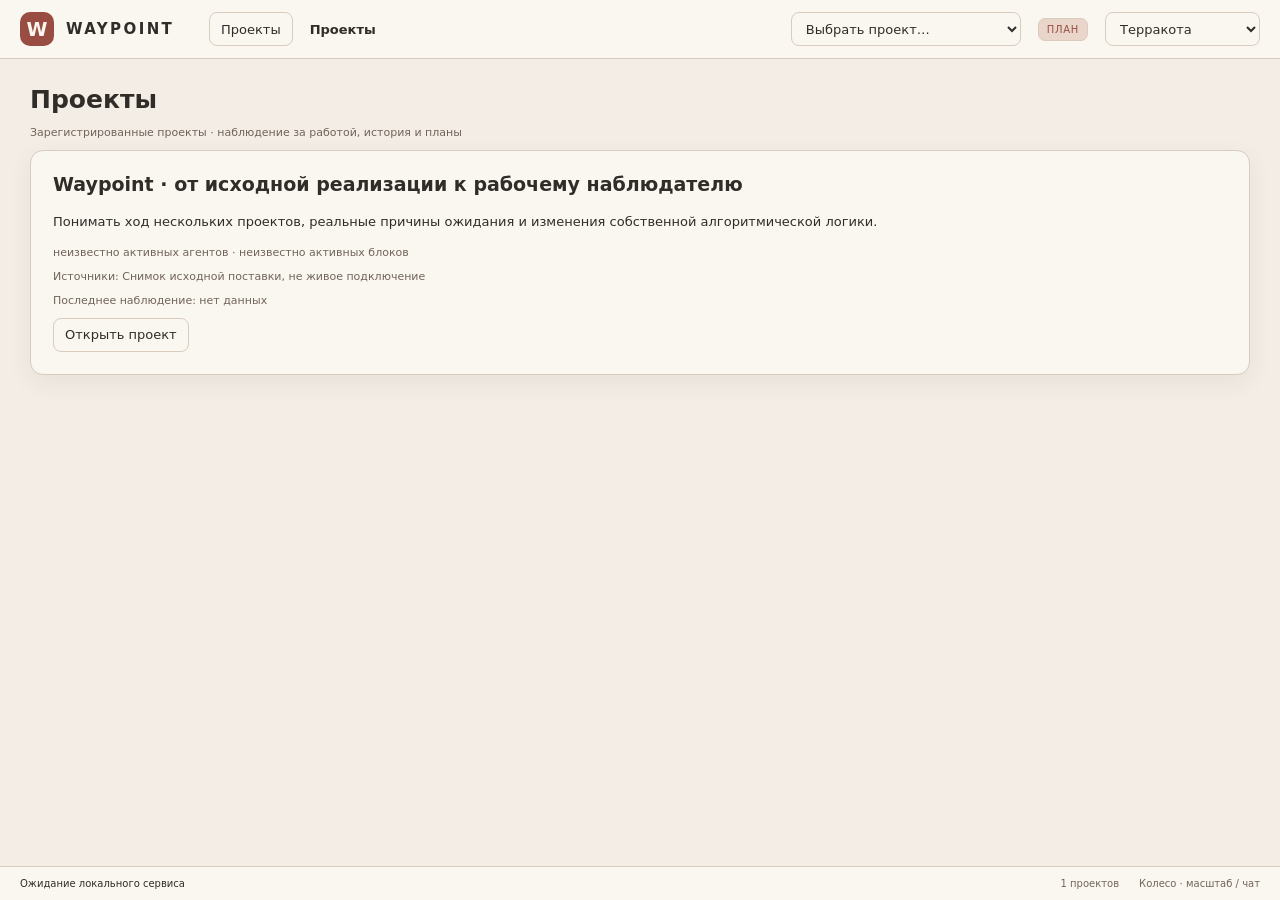
==== commit ed3a303c: "Implement stage2 observability, reader filters and verified local integration" ====
--- a/roadmap/PREVIEW.html
+++ b/roadmap/PREVIEW.html
@@ -5,19 +5,188 @@
 *{box-sizing:border-box}body{margin:0;height:100vh;overflow:hidden;display:flex;flex-direction:column}button,input,select{font:inherit;color:inherit}button,select,input{border:1px solid var(--line);border-radius:8px;background:var(--panel);min-height:34px}button{cursor:pointer;padding:6px 11px;transition:border-color .12s}button:hover{border-color:var(--accent);background:var(--accent-soft)}button:focus-visible,input:focus-visible,select:focus-visible{outline:2px solid var(--accent);outline-offset:2px}button:disabled{opacity:.35;cursor:default}input{padding:7px 12px;width:175px}select{padding:5px 10px;max-width:230px}a{color:var(--accent)}.muted{color:var(--muted)}.top{height:59px;flex-shrink:0;display:flex;align-items:center;gap:17px;padding:0 20px;border-bottom:1px solid var(--line);background:var(--panel)}.brand{display:flex;align-items:center;gap:12px;letter-spacing:.16em;min-width:172px;font-size:15px}.mark{letter-spacing:-.15em;background:var(--accent);color:var(--panel);height:34px;width:34px;display:grid;place-items:center;border-radius:10px;font-size:19px;padding-right:3px}.project-title{font-weight:600;flex:1}.pill{font-size:10px;letter-spacing:.07em;text-transform:uppercase;padding:5px 8px;border:1px solid var(--line);border-radius:7px;color:var(--muted)}.pill.demo{color:var(--accent);background:var(--accent-soft)}.agents-bar{display:flex;align-items:center;gap:14px;padding:11px 18px;height:96px;flex-shrink:0;border-bottom:1px solid var(--line);background:var(--bg)}.rail-title{width:167px;flex-shrink:0;font-size:10px;letter-spacing:.1em;color:var(--muted)}.rail-title span{display:block;letter-spacing:0;margin-top:5px;font-size:14px;font-weight:700;color:var(--text)}.agent-strip{display:flex;overflow:auto;gap:8px;width:100%;padding:3px}.agent-card{min-width:155px;max-width:190px;flex-shrink:0;display:flex;align-items:flex-start;text-align:left;gap:8px;padding:9px 10px;min-height:68px}.agent-code{display:inline-grid;place-items:center;font-size:10px;flex-shrink:0;border:1px solid var(--line);background:var(--accent-soft);border-radius:7px;min-width:27px;height:27px;color:var(--accent);font-weight:700}.agent-card strong{font-size:11px;display:block;margin:1px 0 4px}.agent-card small{font-size:10px;color:var(--muted);display:block;max-width:145px;overflow:hidden;white-space:nowrap;text-overflow:ellipsis}.finished{opacity:1}.finished strong{color:var(--muted)}.selected{border-color:var(--accent)!important;background:var(--accent-soft)!important}main{display:flex;flex:1;min-height:0}.orchestrators{width:192px;flex-shrink:0;border-right:1px solid var(--line);padding:18px 12px 12px;overflow:auto;display:flex;flex-direction:column}.section-label{letter-spacing:.09em;font-size:10px;color:var(--muted);margin:0 2px 13px}.orch{width:100%;margin-bottom:9px;text-align:left;padding:10px}.orch-top{display:flex;align-items:center;gap:8px}.orch strong{font-size:11px}.children{margin:8px 0 0 33px;display:flex;gap:4px;flex-wrap:wrap}.children i{font-style:normal;font-size:9px;border:1px solid var(--line);padding:2px 4px;border-radius:4px;color:var(--muted)}.outside{margin-top:18px;text-align:left}.outside span{float:right;background:var(--accent-soft);padding:0 5px;border-radius:4px}.rail-footer{margin-top:auto;padding:28px 4px 0;color:var(--muted);font-size:10px;line-height:1.7}.workspace{flex:1;min-width:0;display:flex;flex-direction:column;position:relative}.toolbar{height:57px;display:flex;align-items:center;padding:8px 16px;gap:8px;border-bottom:1px solid var(--line);background:var(--panel);flex-shrink:0}.toolbar-end{display:flex;align-items:center;gap:6px;margin-left:auto}.crumbs{display:flex;align-items:center;gap:3px;min-width:0;overflow:auto}.crumbs button{background:none;border-color:transparent;white-space:nowrap;max-width:170px;overflow:hidden;text-overflow:ellipsis}.crumbs span{color:var(--muted)}#zoom{min-width:54px;font-size:11px}#up{font-size:17px;padding:2px 10px}.viewport{flex:1;overflow:hidden;position:relative;background-image:radial-gradient(var(--line) .8px,transparent .8px);background-size:22px 22px;cursor:grab;touch-action:none}.viewport.dragging{cursor:grabbing;user-select:none}#world{position:absolute;transform-origin:0 0;will-change:transform}#edges{position:absolute;left:0;top:0;width:12000px;height:12000px;overflow:visible;pointer-events:none}.edge{fill:none;stroke:var(--wait);stroke-width:1.6;pointer-events:stroke;cursor:pointer}.edge-hit{stroke:transparent;stroke-width:18;fill:none;pointer-events:stroke;cursor:pointer}.edge.selected-edge{stroke:var(--accent);stroke-width:2.6}.edge-dot{fill:var(--panel);stroke:var(--accent);cursor:pointer;pointer-events:all}.edge-caption{fill:var(--accent);font-size:12px;text-anchor:middle;pointer-events:none}.node{position:absolute;width:var(--node);height:387px;border:1px solid var(--line);border-radius:13px;background:var(--panel);box-shadow:var(--shadow);cursor:default;transition:opacity .12s,border-color .12s}.node.highlight{border:2px solid var(--accent);box-shadow:0 0 0 6px var(--accent-soft),var(--shadow)}.node.dim{opacity:.42}.node.ghost{border-style:dashed;opacity:.76}.test-row{height:29px;border-bottom:1px solid var(--line);display:flex;align-items:center;padding:0 13px;gap:5px;border-radius:13px 13px 0 0;background:var(--surface)}.test-row button{padding:0;min-height:0;border:none;background:transparent;display:flex;align-items:center;gap:5px}.lamp{display:inline-flex;align-items:center;justify-content:center;width:11px;height:11px;border:1px solid var(--wait);border-radius:4px;color:var(--wait);font-size:8px}.lamp.passed{background:var(--pass);border-color:var(--pass);color:var(--panel)}.lamp.failed,.lamp.error{background:var(--fail);border-color:var(--fail);color:var(--panel)}.lamp.stale{opacity:.4}.test-count{font-size:10px;color:var(--muted);margin-left:auto}.node-head{display:flex;align-items:center;gap:6px;padding:13px 15px 10px;height:78px}.node-head .title{flex:1;min-width:0}.node-id{font-size:10px;color:var(--muted);letter-spacing:.05em}.node h3{margin:5px 0 0;font-size:15px;line-height:1.2;font-weight:700}.node-head button{padding:2px 7px;min-height:25px;font-size:13px}.node .messages{height:235px;overflow:auto;overscroll-behavior:contain;margin:0 12px;background:var(--surface);border-radius:9px;padding:8px;scrollbar-width:thin;scrollbar-color:var(--line) transparent;cursor:text;touch-action:pan-y}.message{padding:10px;background:var(--chat);border-radius:7px;margin-bottom:7px;font-size:13px;line-height:1.6;overflow-wrap:anywhere;white-space:pre-wrap}.message:last-child{margin-bottom:0}.message-meta{display:flex;align-items:center;gap:8px;font-size:10px;color:var(--muted);margin-bottom:6px;white-space:normal}.message-meta b{color:var(--accent);font-size:10px}.message-kind{margin-left:auto;font-size:9px;color:var(--muted)}.empty-message{height:100%;min-height:90px;display:flex;align-items:center;justify-content:center;color:var(--muted);font-size:11px;text-align:center;padding:20px;line-height:1.7}.node-status{height:43px;padding:6px 12px;display:flex;align-items:center;gap:8px}.node-status button.status-label{border:none;background:none;padding:0;min-height:22px;font-size:11px;overflow:hidden;text-overflow:ellipsis;white-space:nowrap;max-width:200px}.status-icon{width:8px;height:8px;background:var(--wait);border-radius:50%;flex-shrink:0}.status-icon.running{width:11px;height:11px;border:2px solid var(--accent-soft);border-top-color:var(--accent);background:none;animation:spin 1.1s linear infinite}.status-icon.done{background:var(--pass)}@keyframes spin{to{transform:rotate(360deg)}}.node-actors{margin-left:auto;display:flex;gap:4px}.node-actors button{padding:1px 4px;min-height:20px;max-width:35px;font-size:9px;border-radius:5px;color:var(--accent)}.node-tab{position:absolute;top:109px;height:123px;width:25px;min-height:0;padding:7px 4px;writing-mode:vertical-rl;font-size:9px;letter-spacing:.05em;background:var(--accent-soft);color:var(--muted);border:1px solid var(--line)}.node-tab.assignment{left:-26px;border-radius:6px 0 0 6px;transform:rotate(180deg)}.node-tab.acceptance{right:-26px;border-radius:0 6px 6px 0}.node .show-all{font-size:10px;min-height:25px;padding:3px 8px;margin-top:4px}.overview .messages{visibility:hidden}.overview .node{box-shadow:none}.overview .node:after{content:'⋯';position:absolute;top:175px;left:150px;font-size:25px;color:var(--muted)}.overview .node-tab{display:none}.map-note{position:absolute;bottom:15px;left:20px;font-size:11px;color:var(--muted);max-width:650px;background:var(--panel);padding:6px 10px;border-radius:6px;pointer-events:none}#empty{position:absolute;inset:80px 25px;pointer-events:none;color:var(--muted)}.inspector{position:absolute;right:0;top:57px;bottom:0;width:385px;background:var(--panel);border-left:1px solid var(--line);box-shadow:-12px 0 35px #0001;z-index:20;display:flex;flex-direction:column}.inspector[hidden]{display:none}.inspector>header{display:flex;align-items:flex-start;justify-content:space-between;padding:20px 20px 12px}.inspector header span{font-size:11px;color:var(--muted)}.inspector h2{margin:7px 0 4px;font-size:19px;line-height:1.3}.inspector #tabs{display:flex;gap:0;border-bottom:1px solid var(--line);padding:0 14px;overflow:auto}.inspector #tabs button{border:none;border-radius:0;white-space:nowrap;background:transparent;font-size:11px;padding:10px 7px;min-height:38px;border-bottom:2px solid transparent}.inspector #tabs button.current{border-bottom-color:var(--accent);color:var(--accent)}#inspector-body{overflow:auto;overscroll-behavior:contain;padding:18px 20px;line-height:1.7}#inspector-body h4{font-size:11px;color:var(--muted);margin:18px 0 7px}#inspector-body h4:first-child{margin-top:0}.prose{white-space:pre-wrap;overflow-wrap:anywhere;font-size:12px}.criterion{padding:9px 0;border-bottom:1px solid var(--line);font-size:12px;display:flex;gap:10px}.criterion b{font-size:10px;color:var(--muted);min-width:28px}.result-block{padding:13px;background:var(--surface);border-radius:9px;margin-bottom:12px;white-space:pre-wrap;font-size:12px}.related{display:block;width:100%;text-align:left;margin-bottom:7px;font-size:12px}.result-tag{font-size:10px;color:var(--muted);display:block;margin-top:5px}.diff-row{padding:10px;border:1px solid var(--line);border-radius:7px;margin-bottom:8px;font-size:11px;overflow-wrap:anywhere}.diff-row code{display:block;color:var(--accent);margin-bottom:5px}.diff-row pre{white-space:pre-wrap;margin:4px 0;font:inherit}.checkline{display:flex;align-items:center;gap:9px;padding:10px 0;border-bottom:1px solid var(--line);font-size:12px}.checkline small{display:block;color:var(--muted);font-size:10px}footer{height:34px;display:flex;align-items:center;gap:20px;padding:0 20px;border-top:1px solid var(--line);background:var(--panel);font-size:10px;flex-shrink:0}footer #summary{margin-left:auto;color:var(--muted)}footer button{min-height:22px;padding:1px 7px;font-size:10px}#notice{position:fixed;left:50%;bottom:50px;transform:translateX(-50%);background:var(--text);color:var(--panel);padding:11px 16px;z-index:99;border-radius:10px;max-width:80vw;font-size:12px}.small-note{font-size:11px;color:var(--muted)}.progress-hint{display:block;font-size:10px;color:var(--muted);padding:9px}.source-warning{color:var(--fail)!important}.version-note{color:var(--accent);font-size:10px}.more{width:100%;margin:8px 0}.modal-empty{padding:20px;color:var(--muted)}#reset-selection{white-space:nowrap}@media(max-width:1100px){.project-title{display:none}.orchestrators{width:154px}.rail-title{width:128px}.brand{min-width:134px}.toolbar{padding:8px}.toolbar input{width:110px}.inspector{width:340px}.toolbar-end{gap:3px}}@media(max-width:760px){.orchestrators{display:none}.rail-title{display:none}.top{padding:0 10px;gap:8px}.brand{min-width:auto}.brand strong{display:none}.top select{max-width:160px}.toolbar #search{display:none}.inspector{width:min(100%,385px)}.crumbs button{max-width:95px}.toolbar #version{max-width:83px}.toolbar #full{display:none}footer .muted{display:none}}
 /* Reader state belongs to each window; notifications never resize its 235px chat. */
 .messages,#inspector-body{overflow-anchor:none}.new-messages{position:absolute;right:21px;top:306px;z-index:2;max-width:calc(100% - 42px);min-height:28px;padding:4px 9px;font-size:10px;background:var(--panel);color:var(--accent);border-color:var(--accent);box-shadow:var(--shadow)}.new-messages[hidden],.older-messages[hidden]{display:none}.inspector-latest{position:sticky;top:auto;bottom:0;right:auto;max-width:100%;margin:9px 0 0}.copy-id{font-size:10px;min-height:26px;margin-bottom:10px}.message-origin{display:block;max-width:100%;overflow-wrap:anywhere;font-size:9px;color:var(--muted);margin-top:3px}.cross-scope{position:absolute;left:15px;top:12px;display:flex;flex-direction:column;gap:4px;max-width:310px;max-height:140px;overflow:auto;z-index:3}.scope-link{font-size:10px;min-height:25px;text-align:left;background:var(--panel)}.title[role=button]{cursor:pointer}.title[role=button]:focus-visible{outline:2px solid var(--accent);outline-offset:3px;border-radius:4px}.inspector-messages{min-height:60px}.inspector .scope-toggle{font-size:11px}
-</style></head>
+/* Shared N03 view host. Semantic test failures retain their own tokens and symbols. */
+[hidden]{display:none!important}#project-views{display:flex;gap:4px;flex-shrink:0}#project-views button.current,.task-subtabs button.current{background:var(--accent-soft);border-color:var(--accent);color:var(--accent)}.content-view{flex:1;min-height:0;overflow:auto;padding:26px 30px;overscroll-behavior:contain}.content-view h1{margin:0 0 12px;font-size:25px}.project-catalogue{display:grid;grid-template-columns:repeat(auto-fit,minmax(270px,1fr));gap:18px;max-width:1400px}.project-card{padding:22px;background:var(--panel);border:1px solid var(--line);border-radius:13px;box-shadow:var(--shadow)}.project-card h2{font-size:19px;margin-top:0}.project-purpose{line-height:1.7;white-space:pre-wrap;overflow-wrap:anywhere;max-width:900px}.project-card .small-note{overflow-wrap:anywhere}.plan-row{margin:12px 0 12px calc(var(--depth)*20px);padding:16px 18px;background:var(--panel);border:1px solid var(--line);border-radius:11px;max-width:1100px}.plan-node-link{text-align:left;font-weight:650}.plan-intent{font-size:14px;line-height:1.6}.plan-status{font-size:12px}.intent-details summary,.prerequisites summary{cursor:pointer;color:var(--muted);padding:7px 0}.intent-details h4{font-size:11px;color:var(--muted);margin:9px 0 3px}.intent-details p{margin:3px 0 10px}.dependency-record{font:11px/1.5 ui-monospace,monospace;white-space:pre-wrap;overflow-wrap:anywhere;background:var(--surface);padding:10px;border-radius:7px}.missing-intent{color:var(--muted);line-height:1.7}.task-subtabs{display:flex;gap:6px;margin-bottom:18px}.task-subtabs button{font-size:11px}.descendant-badge{display:block;font-size:9px;max-width:90px;overflow:hidden;white-space:nowrap;text-overflow:ellipsis;color:var(--muted)}.algorithm-card{border:1px solid var(--line);border-radius:10px;padding:16px;margin:12px 0;background:var(--panel)}.algorithm-card pre{white-space:pre-wrap;overflow-wrap:anywhere}.algorithm-card h3{font-size:16px}#theme{max-width:155px}.toolbar-end #search{width:130px}@media(max-width:1250px){#project-views button{padding:6px}.toolbar-end #search{width:100px}.toolbar-end #full{display:none}.crumbs{max-width:150px}}@media(max-width:900px){.toolbar-end #search{display:none}.content-view{padding:20px 16px}.plan-row{margin-left:calc(var(--depth)*9px)}#theme{max-width:130px}.toolbar-end #fit{display:none}}
+.reader-filter summary{font-size:11px;color:var(--muted);cursor:pointer}.type-filter{display:flex;flex-wrap:wrap;gap:8px;border:1px solid var(--line);border-radius:8px;margin:10px 0;padding:10px;font-size:10px}.type-filter legend{font-size:10px}.type-filter label{display:flex;align-items:center;gap:4px}.type-filter input{width:auto;min-height:0;accent-color:var(--accent)}.type-filter button{font-size:10px;min-height:24px;padding:2px 7px}.algorithm-status{display:flex;gap:7px;flex-wrap:wrap}.algorithm-status span{padding:3px 6px;border:1px solid var(--line);border-radius:5px;font-size:10px}.algorithm-reference,.algorithm-evidence{white-space:pre-wrap;overflow-wrap:anywhere;font-size:11px}
+</style><script>window.WAYPOINT_DEMO={"current": "v-8b3c66094abc4af3", "versions": [{"version": "v-8b3c66094abc4af3", "ordinal": 1, "parent": null, "hash": "e5d0d46fac7e8da66d8531ccc42ff3ce0359457f5e7d398229dae3a30b9ace21", "at": "2026-10-17T10:15:24.956764+00:00"}], "states": {"v-8b3c66094abc4af3": {"version": "v-8b3c66094abc4af3", "ordinal": 1, "parent": null, "at": "2026-10-17T10:15:24.956764+00:00", "hash": "e5d0d46fac7e8da66d8531ccc42ff3ce0359457f5e7d398229dae3a30b9ace21", "plan": {"edges": {"E-WPT-C01--WPT-C02": {"from": "WPT-C01", "label": "Требует результата", "to": "WPT-C02"}, "E-WPT-C01--WPT-C03": {"from": "WPT-C01", "label": "Требует результата", "to": "WPT-C03"}, "E-WPT-C01--WPT-C04": {"from": "WPT-C01", "label": "Требует результата", "to": "WPT-C04"}, "E-WPT-C01--WPT-R00": {"from": "WPT-C01", "label": "Требует результата", "to": "WPT-R00"}, "E-WPT-C02--WPT-R00": {"from": "WPT-C02", "label": "Требует результата", "to": "WPT-R00"}, "E-WPT-C03--WPT-R00": {"from": "WPT-C03", "label": "Требует результата", "to": "WPT-R00"}, "E-WPT-C04--WPT-R00": {"from": "WPT-C04", "label": "Требует результата", "to": "WPT-R00"}, "E-WPT-C05--WPT-C07": {"from": "WPT-C05", "label": "Требует результата", "to": "WPT-C07"}, "E-WPT-C05.1--WPT-C05.2": {"from": "WPT-C05.1", "label": "Требует результата", "to": "WPT-C05.2"}, "E-WPT-C05.2--WPT-C05.3": {"from": "WPT-C05.2", "label": "Требует результата", "to": "WPT-C05.3"}, "E-WPT-C05.3--WPT-C05.4": {"from": "WPT-C05.3", "label": "Требует результата", "to": "WPT-C05.4"}, "E-WPT-C05.3--WPT-C06.3": {"from": "WPT-C05.3", "label": "Требует результата", "to": "WPT-C06.3"}, "E-WPT-C06--WPT-C07": {"from": "WPT-C06", "label": "Требует результата", "to": "WPT-C07"}, "E-WPT-C06.1--WPT-C06.2": {"from": "WPT-C06.1", "label": "Требует результата", "to": "WPT-C06.2"}, "E-WPT-C06.2--WPT-C06.3": {"from": "WPT-C06.2", "label": "Требует результата", "to": "WPT-C06.3"}, "E-WPT-C07.1--WPT-C07.2": {"from": "WPT-C07.1", "label": "Требует результата", "to": "WPT-C07.2"}, "E-WPT-C07.1--WPT-C07.3": {"from": "WPT-C07.1", "label": "Требует результата", "to": "WPT-C07.3"}, "E-WPT-C07.2--WPT-C07.4": {"from": "WPT-C07.2", "label": "Требует результата", "to": "WPT-C07.4"}, "E-WPT-C07.3--WPT-C07.4": {"from": "WPT-C07.3", "label": "Требует результата", "to": "WPT-C07.4"}, "E-WPT-R00--WPT-C05": {"from": "WPT-R00", "label": "Требует результата", "to": "WPT-C05"}, "E-WPT-R00--WPT-C06": {"from": "WPT-R00", "label": "Требует результата", "to": "WPT-C06"}, "WPT-NEXT-E-01": {"from": "WPT-N00", "to": "WPT-N01", "x_observability": {"condition": {"output_id": "O-BASE", "revision": 1, "workspace": "consumer"}, "phase": "start", "relation": "requires", "target_scope": "node", "why": "Нужны актуальные исходники, известная схема данных и безопасный экспорт для совместимой миграции."}}, "WPT-NEXT-E-02": {"from": "WPT-N01", "to": "WPT-N02", "x_observability": {"condition": {"output_id": "O-PROFILE", "revision": 1, "workspace": "consumer"}, "phase": "start", "relation": "requires", "target_scope": "node", "why": "Нужны согласованные поля профиля, совместимые схемы и фикстуры, а не предположения разных исполнителей."}}, "WPT-NEXT-E-03": {"from": "WPT-N01", "to": "WPT-N03", "x_observability": {"condition": {"output_id": "O-PROFILE", "revision": 1, "workspace": "consumer"}, "phase": "start", "relation": "requires", "target_scope": "node", "why": "Нужны согласованные поля профиля, совместимые схемы и фикстуры, а не предположения разных исполнителей."}}, "WPT-NEXT-E-04": {"from": "WPT-N01", "to": "WPT-N04", "x_observability": {"condition": {"output_id": "O-PROFILE", "revision": 1, "workspace": "consumer"}, "phase": "start", "relation": "requires", "target_scope": "node", "why": "Нужны согласованные поля профиля, совместимые схемы и фикстуры, а не предположения разных исполнителей."}}, "WPT-NEXT-E-05": {"from": "WPT-N01", "to": "WPT-N05", "x_observability": {"condition": {"output_id": "O-PROFILE", "revision": 1, "workspace": "consumer"}, "phase": "start", "relation": "requires", "target_scope": "node", "why": "Нужны согласованные поля профиля, совместимые схемы и фикстуры, а не предположения разных исполнителей."}}, "WPT-NEXT-E-06": {"from": "WPT-N00", "to": "WPT-N06", "x_observability": {"condition": {"output_id": "O-BASE", "revision": 1, "workspace": "consumer"}, "phase": "start", "relation": "requires", "target_scope": "node", "why": "Для правки реестра тем нужны актуальные UI-файлы и сохранённые референсы; новый профиль описаний не является её блокером."}}, "WPT-NEXT-E-07": {"from": "WPT-N01", "to": "WPT-N07", "x_observability": {"condition": {"output_id": "O-PROFILE", "revision": 1, "workspace": "consumer"}, "phase": "start", "relation": "requires", "target_scope": "node", "why": "Нужны согласованные поля профиля, совместимые схемы и фикстуры, а не предположения разных исполнителей."}}, "WPT-NEXT-E-08": {"from": "WPT-N02", "to": "WPT-N03", "x_observability": {"condition": {"output_id": "O-DEPS", "revision": 1, "workspace": "consumer"}, "phase": "finish", "relation": "requires", "target_scope": "node", "why": "Окончательное отображение блокеров должно читать общий вычисленный результат, а не второй UI-алгоритм."}}, "WPT-NEXT-E-09": {"from": "WPT-N02", "to": "WPT-N08", "x_observability": {"condition": {"output_id": "O-DEPS", "revision": 1, "workspace": "consumer"}, "phase": "start", "relation": "requires", "target_scope": "node", "why": "Нужен готовый результат этой ветки для сквозной проверки единой функциональной версии."}}, "WPT-NEXT-E-10": {"from": "WPT-N03", "to": "WPT-N08", "x_observability": {"condition": {"output_id": "O-UX", "revision": 1, "workspace": "consumer"}, "phase": "start", "relation": "requires", "target_scope": "node", "why": "Нужен готовый результат этой ветки для сквозной проверки единой функциональной версии."}}, "WPT-NEXT-E-11": {"from": "WPT-N04", "to": "WPT-N08", "x_observability": {"condition": {"output_id": "O-FILTERS", "revision": 1, "workspace": "consumer"}, "phase": "start", "relation": "requires", "target_scope": "node", "why": "Нужен готовый результат этой ветки для сквозной проверки единой функциональной версии."}}, "WPT-NEXT-E-12": {"from": "WPT-N05", "to": "WPT-N08", "x_observability": {"condition": {"output_id": "O-ALGORITHMS", "revision": 1, "workspace": "consumer"}, "phase": "start", "relation": "requires", "target_scope": "node", "why": "Нужен готовый результат этой ветки для сквозной проверки единой функциональной версии."}}, "WPT-NEXT-E-13": {"from": "WPT-N06", "to": "WPT-N08", "x_observability": {"condition": {"output_id": "O-THEMES", "revision": 1, "workspace": "consumer"}, "phase": "start", "relation": "requires", "target_scope": "node", "why": "Нужен готовый результат этой ветки для сквозной проверки единой функциональной версии."}}, "WPT-NEXT-E-14": {"from": "WPT-N07", "to": "WPT-N08", "x_observability": {"condition": {"output_id": "O-AUTHORING", "revision": 1, "workspace": "consumer"}, "phase": "start", "relation": "requires", "target_scope": "node", "why": "Нужен готовый результат этой ветки для сквозной проверки единой функциональной версии."}}, "WPT-NEXT-E-15": {"from": "WPT-N06", "to": "WPT-N09", "x_observability": {"condition": {"output_id": "O-THEMES", "revision": 1, "workspace": "consumer"}, "phase": "start", "relation": "requires", "target_scope": "node", "why": "Третья тема подключается к реализованному общему реестру."}}, "WPT-NEXT-E-16": {"from": "WPT-INPUT-T3", "to": "WPT-N09", "x_observability": {"condition": {"output_id": "O-REF", "revision": 1, "workspace": "consumer"}, "phase": "start", "relation": "requires", "target_scope": "node", "why": "Без выбранного референса нельзя честно реализовать именно третье оформление."}}, "WPT-NEXT-E-17": {"from": "WPT-N08", "to": "WPT-N09", "x_observability": {"condition": {"output_id": "O-INTEGRATED", "revision": 1, "workspace": "consumer"}, "phase": "finish", "relation": "requires", "target_scope": "node", "why": "Окончательная приёмка темы проверяет её в собранном приложении, а не только в изолированной палитре."}}}, "nodes": {"WPT-BASE": {"acceptance": {"A-01": {"text": "Исходный архив совпадает с указанным SHA-256 и файловым манифестом."}, "A-02": {"text": "DONE относится к поставке исходников; целевая установка и живая приёмка не приписаны этой группе."}}, "assignment": "C01–C04 уже написаны в завершённом дизайн-пакете. Это основание следующих работ, не новая очередь реализации. Раскрой блок для границ каждого результата.\n\nТочное чтение (пути от roadmap/):\n../waypoint/evidence/RESULTS.md\n../waypoint/SESSION.json", "layout": {"x": 70, "y": 400}, "parent": null, "source_refs": [{"label": "evidence/RESULTS.md", "uri": "../waypoint/evidence/RESULTS.md"}, {"label": "SESSION.json", "uri": "../waypoint/SESSION.json"}], "tests": {}, "title": "Поставленная исходная база", "x_observability": {"intent": {"change": "Использовать существующие части как основу следующих изменений, сохранив идентификаторы и данные.", "context": "В проект уже переданы ядро, адаптер, браузерный интерфейс и инструменты.", "summary": "Поставленная основа наблюдателя"}}, "x_roadmap": {"avoid_paths": [], "eligible_alternative": null, "escalation": "", "kind": "group", "owned_paths": [], "preferred_executor": "NONE", "read_set": [{"label": "evidence/RESULTS.md", "uri": "../waypoint/evidence/RESULTS.md"}, {"label": "SESSION.json", "uri": "../waypoint/SESSION.json"}], "safe_alternate_work": "", "source_capsule": null, "wave": null}}, "WPT-C01": {"acceptance": {"A-01": {"text": "Перечисленные исходники присутствуют и сохраняются как стартовая база."}, "A-02": {"text": "Свидетельства прочитаны в их настоящем объёме: локальные тесты/макеты не заменяют живую приёмку."}}, "assignment": "Переиспользовать готовый исходный результат «Local domain, plan and event contracts». Не заказывать повторную реализацию этого объёма. Остаточные целевые доработки перечислены в C05–C07.\n\nТочное чтение (пути от roadmap/):\n../waypoint/design/WORK_PACKETS.md — раздел WPT-C01\n../waypoint/evidence/RESULTS.md", "layout": {"x": 80, "y": 80}, "parent": "WPT-BASE", "source_refs": [{"label": "design/WORK_PACKETS.md", "section": "WPT-C01", "uri": "../waypoint/design/WORK_PACKETS.md"}, {"label": "evidence/RESULTS.md", "uri": "../waypoint/evidence/RESULTS.md"}], "tests": {}, "title": "Ядро, хранилище и API", "x_observability": {"algorithm_refs": ["ALG-MERGE"], "intent": {"change": "Сохранить версионную карту, неизменяемый журнал и совместимый API с защищённым доступом.", "context": "План и наблюдения должны переживать повторную доставку и перезапуск.", "summary": "Хранить карту и историю надёжно"}}, "x_roadmap": {"avoid_paths": [], "delivered_source": {"design_session_id": "WAYPOINT-DESIGN-20261016-1312895b", "evidence": "../waypoint/evidence/RESULTS.md", "paths": ["waypoint/domain.py", "waypoint/store.py", "waypoint/server.py", "waypoint/security.py", "waypoint/spool.py", "waypoint/client.py", "schemas/", "tests/test_core.py"], "state": "SOURCE_DELIVERED", "target_acceptance": "NOT_RUN"}, "eligible_alternative": null, "escalation": "", "kind": "source", "owned_paths": [], "preferred_executor": "NONE", "read_set": [{"label": "design/WORK_PACKETS.md", "section": "WPT-C01", "uri": "../waypoint/design/WORK_PACKETS.md"}, {"label": "evidence/RESULTS.md", "uri": "../waypoint/evidence/RESULTS.md"}], "safe_alternate_work": "", "source_capsule": "WPT-C01", "wave": null}}, "WPT-C02": {"acceptance": {"A-01": {"text": "Перечисленные исходники присутствуют и сохраняются как стартовая база."}, "A-02": {"text": "Свидетельства прочитаны в их настоящем объёме: локальные тесты/макеты не заменяют живую приёмку."}}, "assignment": "Переиспользовать готовый исходный результат «Observed native source reference». Не заказывать повторную реализацию этого объёма. Остаточные целевые доработки перечислены в C05–C07.\n\nТочное чтение (пути от roadmap/):\n../waypoint/design/WORK_PACKETS.md — раздел WPT-C02\n../waypoint/evidence/RESULTS.md", "layout": {"x": 610, "y": 80}, "parent": "WPT-BASE", "source_refs": [{"label": "design/WORK_PACKETS.md", "section": "WPT-C02", "uri": "../waypoint/design/WORK_PACKETS.md"}, {"label": "evidence/RESULTS.md", "uri": "../waypoint/evidence/RESULTS.md"}], "tests": {}, "title": "Исходный адаптер Codex", "x_observability": {"intent": {"change": "Преобразовывать доступные факты в наблюдения Waypoint, сохраняя происхождение и отсутствие данных.", "context": "Источник сообщает об агентах и сообщениях через собственные артефакты Codex.", "summary": "Получать события Codex"}}, "x_roadmap": {"avoid_paths": [], "delivered_source": {"design_session_id": "WAYPOINT-DESIGN-20261016-1312895b", "evidence": "../waypoint/evidence/RESULTS.md", "paths": ["waypoint/adapters/", "waypoint/collector.py", "tests/test_adapters.py"], "state": "SOURCE_DELIVERED", "target_acceptance": "NOT_RUN"}, "eligible_alternative": null, "escalation": "", "kind": "source", "owned_paths": [], "preferred_executor": "NONE", "read_set": [{"label": "design/WORK_PACKETS.md", "section": "WPT-C02", "uri": "../waypoint/design/WORK_PACKETS.md"}, {"label": "evidence/RESULTS.md", "uri": "../waypoint/evidence/RESULTS.md"}], "safe_alternate_work": "", "source_capsule": "WPT-C02", "wave": null}}, "WPT-C03": {"acceptance": {"A-01": {"text": "Перечисленные исходники присутствуют и сохраняются как стартовая база."}, "A-02": {"text": "Свидетельства прочитаны в их настоящем объёме: локальные тесты/макеты не заменяют живую приёмку."}}, "assignment": "Переиспользовать готовый исходный результат «Shared visual reader base». Не заказывать повторную реализацию этого объёма. Остаточные целевые доработки перечислены в C05–C07.\n\nТочное чтение (пути от roadmap/):\n../waypoint/design/WORK_PACKETS.md — раздел WPT-C03\n../waypoint/evidence/RESULTS.md", "layout": {"x": 610, "y": 630}, "parent": "WPT-BASE", "source_refs": [{"label": "design/WORK_PACKETS.md", "section": "WPT-C03", "uri": "../waypoint/design/WORK_PACKETS.md"}, {"label": "evidence/RESULTS.md", "uri": "../waypoint/evidence/RESULTS.md"}], "tests": {}, "title": "Браузерный читатель карты", "x_observability": {"intent": {"change": "Показывать вложенную карту и инспектор существующих событий без управления исполнителем.", "context": "Владельцу нужен наглядный доступ от блока к агентам и сообщениям.", "summary": "Читать работу на карте"}}, "x_roadmap": {"avoid_paths": [], "delivered_source": {"design_session_id": "WAYPOINT-DESIGN-20261016-1312895b", "evidence": "../waypoint/evidence/RESULTS.md", "paths": ["waypoint/web/", "waypoint/demo.py", "tests/browser_check.py"], "state": "SOURCE_DELIVERED", "target_acceptance": "NOT_RUN"}, "eligible_alternative": null, "escalation": "", "kind": "source", "owned_paths": [], "preferred_executor": "NONE", "read_set": [{"label": "design/WORK_PACKETS.md", "section": "WPT-C03", "uri": "../waypoint/design/WORK_PACKETS.md"}, {"label": "evidence/RESULTS.md", "uri": "../waypoint/evidence/RESULTS.md"}], "safe_alternate_work": "", "source_capsule": "WPT-C03", "wave": null}}, "WPT-C04": {"acceptance": {"A-01": {"text": "Перечисленные исходники присутствуют и сохраняются как стартовая база."}, "A-02": {"text": "Свидетельства прочитаны в их настоящем объёме: локальные тесты/макеты не заменяют живую приёмку."}}, "assignment": "Переиспользовать готовый исходный результат «Low-overhead agent workflow and handoff». Не заказывать повторную реализацию этого объёма. Остаточные целевые доработки перечислены в C05–C07.\n\nТочное чтение (пути от roadmap/):\n../waypoint/design/WORK_PACKETS.md — раздел WPT-C04\n../waypoint/evidence/RESULTS.md", "layout": {"x": 80, "y": 630}, "parent": "WPT-BASE", "source_refs": [{"label": "design/WORK_PACKETS.md", "section": "WPT-C04", "uri": "../waypoint/design/WORK_PACKETS.md"}, {"label": "evidence/RESULTS.md", "uri": "../waypoint/evidence/RESULTS.md"}], "tests": {}, "title": "CLI, скилы и передача", "x_observability": {"algorithm_refs": ["ALG-MERGE"], "intent": {"change": "Дать CLI, проектные инструкции и переносимый формат с сохранением идентификаторов.", "context": "Дорожную карту нужно переносить между автором и локальным наблюдателем.", "summary": "Передавать карты и подключать инструменты"}}, "x_roadmap": {"avoid_paths": [], "delivered_source": {"design_session_id": "WAYPOINT-DESIGN-20261016-1312895b", "evidence": "../waypoint/evidence/RESULTS.md", "paths": ["waypoint/cli.py", "skills/", "design/OPERATIONS.md"], "state": "SOURCE_DELIVERED", "target_acceptance": "NOT_RUN"}, "eligible_alternative": null, "escalation": "", "kind": "source", "owned_paths": [], "preferred_executor": "NONE", "read_set": [{"label": "design/WORK_PACKETS.md", "section": "WPT-C04", "uri": "../waypoint/design/WORK_PACKETS.md"}, {"label": "evidence/RESULTS.md", "uri": "../waypoint/evidence/RESULTS.md"}], "safe_alternate_work": "", "source_capsule": "WPT-C04", "wave": null}}, "WPT-C05": {"acceptance": {"A-01": {"text": "Установленный профиль и отдельный payload.id подтверждены; общий session_id не склеивает агентов."}, "A-02": {"text": "Источник не получает команды запуска/остановки/resume/approval; сбой Waypoint не останавливает Codex."}, "A-03": {"text": "Старые и неоднозначные сообщения не присваиваются новому focus; подтверждение ревизии не опережает durable commit."}, "A-04": {"text": "C06 получает индексированный и совместимый read-контракт; ограничения живой проверки явно возвращены."}}, "assignment": "Довести существующий адаптер до проверенного приёма живых событий и точного связывания с блоками. IPC и JSONL остаются входами одного Store/API/UI.\n\nРабота:\n1. Выполнить C05.1–C05.4, сохраняя исходные алгоритмы дизайна: verified caller binding, watermark, indexed normalization, coalescing и durable acknowledgement.\n2. Единолично владеть изменениями Store/API/миграции, включая индекс item_targets для C06. Передать потребителю проверенный read-контракт; не позволять двум веткам менять store.py одновременно.\n3. Проверить свой новый адаптер на естественной активности существующего Codex, а не повторять весь P00–P11 и не запускать новый App Server вместо владельца.\n\nОбласть изменений: waypoint/adapters/; waypoint/collector.py; waypoint/store.py (единственный писатель); waypoint/server.py (только необходимый совместимый read-контракт); waypoint/cli.py (только verified binding seam); tests/test_adapters.py; tests/test_core.py (атрибуция/индекс/миграция).\n\nНе изменять: waypoint/web/; tests/browser_check.py; Глобальные настройки и управление реальным Codex.\n\nТочное чтение (пути от roadmap/):\n../waypoint/design/WORK_PACKETS.md — раздел WPT-C05\n../waypoint/design/IMPLEMENTATION_MAP.md — раздел Required hardening\n../waypoint/design/CONTRACTS.md — раздел 1. Identity; 4. Observation; 5. Attribution; 7. Private IPC\n../waypoint/design/ACCEPTANCE.md — раздел Target sequence\n\nРежим MIXED. Предпочтительный исполнитель: CODEX. Исполнитель выбирает безопасный порядок внутри согласованного участка; назначение не сделано.\n\nОстановить только затронутое действие и эскалировать: профиль несовместим или неизвестна идентичность вызывающего агента; сохранить доказательство, не угадывать и не строить второй observer.\n\nПри ожидании: пока естественное событие не пришло — локальные контрактные проверки C05.2/C05.3; C06.1/C06.2 могут идти независимо.", "layout": {"x": 1220, "y": 100}, "parent": null, "source_refs": [{"label": "design/WORK_PACKETS.md", "section": "WPT-C05", "uri": "../waypoint/design/WORK_PACKETS.md"}, {"label": "design/IMPLEMENTATION_MAP.md", "section": "Required hardening", "uri": "../waypoint/design/IMPLEMENTATION_MAP.md"}, {"label": "design/CONTRACTS.md", "section": "1. Identity; 4. Observation; 5. Attribution; 7. Private IPC", "uri": "../waypoint/design/CONTRACTS.md"}, {"label": "design/ACCEPTANCE.md", "section": "Target sequence", "uri": "../waypoint/design/ACCEPTANCE.md"}], "tests": {"T-01": {"evidence_level": "contract + target", "invalidated_by": "Binding, watermark, merge источников, schema metadata.", "label": "Идентичность и атрибуция", "procedure": "Фокус до/после hydration, straddling item, одинаковый session_id у разных payload.id. Сверка исторического и живого источника без выдачи fixtures за live."}, "T-02": {"evidence_level": "component", "invalidated_by": "Normalizer, patch parser, store transaction, cursor или coalescing.", "label": "Поток и приём в БД", "procedure": "Повтор/пропуск/конфликт revision, отказ sink, reconnect и terminal flush; receipt после транзакции."}, "T-03": {"evidence_level": "live target", "invalidated_by": "Версия расширения, профиль IPC, runtime config или адаптер.", "label": "Целевая естественная активность", "procedure": "Одна или несколько реальных операций совпадают по ID/типу/тексту локально; в отчёте только безопасные равенства и типы."}}, "title": "Живой источник и точные привязки", "x_observability": {"intent": {"change": "Наблюдать текущих исполнителей и доставлять их события без потери или подмены истории.", "context": "Живой источник требует точных идентификаторов, привязок и восстановления.", "summary": "Связать Waypoint с действующим Codex"}}, "x_roadmap": {"avoid_paths": ["waypoint/web/", "tests/browser_check.py", "Глобальные настройки и управление реальным Codex"], "eligible_alternative": null, "escalation": "профиль несовместим или неизвестна идентичность вызывающего агента; сохранить доказательство, не угадывать и не строить второй observer.", "kind": "packet", "owned_paths": ["waypoint/adapters/", "waypoint/collector.py", "waypoint/store.py (единственный писатель)", "waypoint/server.py (только необходимый совместимый read-контракт)", "waypoint/cli.py (только verified binding seam)", "tests/test_adapters.py", "tests/test_core.py (атрибуция/индекс/миграция)"], "preferred_executor": "CODEX", "read_set": [{"label": "design/WORK_PACKETS.md", "section": "WPT-C05", "uri": "../waypoint/design/WORK_PACKETS.md"}, {"label": "design/IMPLEMENTATION_MAP.md", "section": "Required hardening", "uri": "../waypoint/design/IMPLEMENTATION_MAP.md"}, {"label": "design/CONTRACTS.md", "section": "1. Identity; 4. Observation; 5. Attribution; 7. Private IPC", "uri": "../waypoint/design/CONTRACTS.md"}, {"label": "design/ACCEPTANCE.md", "section": "Target sequence", "uri": "../waypoint/design/ACCEPTANCE.md"}], "safe_alternate_work": "пока естественное событие не пришло — локальные контрактные проверки C05.2/C05.3; C06.1/C06.2 могут идти независимо.", "source_capsule": "WPT-C05", "wave": "RW-01"}}, "WPT-C05.1": {"acceptance": {"A-01": {"text": "Разные payload.id с одним session_id остаются разными агентами."}, "A-02": {"text": "Две области и ребро могут быть связаны с одним исполнителем; область может быть общей."}, "A-03": {"text": "Старое сообщение не получает текущий focus после позднего импорта; исправление item.link сохраняет историю."}}, "assignment": "Связать редкий focus-сигнал с настоящим отдельным исполнителем и границей уже наблюдённых сообщений.\n\nРабота:\n1. Использовать payload.id, parent_thread_id, agent_path и forked_from_id по отдельности. Сопоставить native caller в текущем клиенте; не наследовать WP_AGENT родителя вслепую.\n2. Зафиксировать committed revision/item watermark при scope.set. Уже связанные items сохраняют цель; историческая hydration и неоднозначное пересечение focus остаются непривязанными до явного item.link.\n3. Сохранить node/edge many-to-many, пустой scope и неизвестные block ID как допустимые наблюдения; нельзя превращать focus в эксклюзивный lock.\n\nОбласть изменений: waypoint/cli.py (привязка); waypoint/collector.py (source boundary); waypoint/store.py (атрибуция); tests/test_core.py.\n\nНе изменять: web assets.\n\nТочное чтение (пути от roadmap/):\n../waypoint/design/IMPLEMENTATION_MAP.md — раздел Required hardening\n../waypoint/design/CONTRACTS.md — раздел 5. Attribution\n../waypoint/waypoint/cli.py\n../waypoint/waypoint/store.py\n../waypoint/tests/test_core.py\n\nРежим MIXED. Предпочтительный исполнитель: CODEX. Исполнитель выбирает безопасный порядок внутри согласованного участка; назначение не сделано.\n\nПри ожидании: продолжить локальную проверку атрибуции; неизвестный caller не маскировать удобным ID.", "layout": {"x": 80, "y": 80}, "parent": "WPT-C05", "source_refs": [{"label": "design/IMPLEMENTATION_MAP.md", "section": "Required hardening", "uri": "../waypoint/design/IMPLEMENTATION_MAP.md"}, {"label": "design/CONTRACTS.md", "section": "5. Attribution", "uri": "../waypoint/design/CONTRACTS.md"}, {"label": "waypoint/cli.py", "uri": "../waypoint/waypoint/cli.py"}, {"label": "waypoint/store.py", "uri": "../waypoint/waypoint/store.py"}, {"label": "tests/test_core.py", "uri": "../waypoint/tests/test_core.py"}], "tests": {"T-01": {"evidence_level": "contract", "invalidated_by": "cli binding, scope projection, native watermark.", "label": "Граничные сообщения", "procedure": "Добавить к существующим focus/historical тестам подтверждённый watermark, поздний сигнал и неоднозначную границу."}}, "title": "Исполнитель и граница рабочего участка", "x_observability": {"intent": {"change": "Сопоставлять собственную идентичность исполнителя с явной границей его рабочего участка.", "context": "Родительский процесс и подагент могут работать одновременно в разных блоках.", "summary": "Определять исполнителя и участок работы"}}, "x_roadmap": {"avoid_paths": ["web assets"], "eligible_alternative": null, "escalation": "", "kind": "stage", "owned_paths": ["waypoint/cli.py (привязка)", "waypoint/collector.py (source boundary)", "waypoint/store.py (атрибуция)", "tests/test_core.py"], "preferred_executor": "CODEX", "read_set": [{"label": "design/IMPLEMENTATION_MAP.md", "section": "Required hardening", "uri": "../waypoint/design/IMPLEMENTATION_MAP.md"}, {"label": "design/CONTRACTS.md", "section": "5. Attribution", "uri": "../waypoint/design/CONTRACTS.md"}, {"label": "waypoint/cli.py", "uri": "../waypoint/waypoint/cli.py"}, {"label": "waypoint/store.py", "uri": "../waypoint/waypoint/store.py"}, {"label": "tests/test_core.py", "uri": "../waypoint/tests/test_core.py"}], "safe_alternate_work": "продолжить локальную проверку атрибуции; неизвестный caller не маскировать удобным ID.", "source_capsule": "WPT-C05", "wave": null}}, "WPT-C05.2": {"acceptance": {"A-01": {"text": "Один patch одного item не вызывает обход всей истории в нормальном случае."}, "A-02": {"text": "Одинаковый повтор идемпотентен; конфликт одинаковой ревизии и gap различимы, не скрыты."}, "A-03": {"text": "Отключение sink оставляет источник неполностью подтверждённым; replay не создаёт вторую переписку."}, "A-04": {"text": "Terminal update не теряется из-за coalescing; защитные лимиты измерены и описаны без фиктивного SLA."}}, "assignment": "Довести нормализацию уже реализованного IPC-потока, не сканируя полный длинный диалог на каждой правке.\n\nРабота:\n1. Первый snapshot индексирует известные history roots и item paths. Patch нормализует только dirty items; изменение контейнера инвалидирует только его поддерево.\n2. Неизвестная структурная правка даёт ограниченный rebuild нужного root и диагностику. Хранить ограниченный cache (revision, change hash): точный повтор без эффекта, другая правка на той же ревизии — resync.\n3. Объединять промежуточные текстовые ревизии в малом настраиваемом интервале; terminal flush немедленно. Текст не пересказывать моделью.\n4. Подтверждать source revision после всех необходимых записей/проекций/cursor в БД; ошибка sink не продвигает acknowledgement. Большой snapshot до финального барьера остаётся hydrating.\n\nОбласть изменений: waypoint/adapters/; waypoint/collector.py; tests/test_adapters.py.\n\nНе изменять: web assets.\n\nТочное чтение (пути от roadmap/):\n../waypoint/design/IMPLEMENTATION_MAP.md — раздел Required hardening; Recent-revision consistency\n../waypoint/waypoint/adapters/patches.py\n../waypoint/waypoint/adapters/codex.py\n../waypoint/waypoint/adapters/ipc.py\n../waypoint/waypoint/collector.py\n../waypoint/tests/test_adapters.py\n\nРежим MIXED. Предпочтительный исполнитель: CODEX. Исполнитель выбирает безопасный порядок внутри согласованного участка; назначение не сделано.", "layout": {"x": 80, "y": 650}, "parent": "WPT-C05", "source_refs": [{"label": "design/IMPLEMENTATION_MAP.md", "section": "Required hardening; Recent-revision consistency", "uri": "../waypoint/design/IMPLEMENTATION_MAP.md"}, {"label": "waypoint/adapters/patches.py", "uri": "../waypoint/waypoint/adapters/patches.py"}, {"label": "waypoint/adapters/codex.py", "uri": "../waypoint/waypoint/adapters/codex.py"}, {"label": "waypoint/adapters/ipc.py", "uri": "../waypoint/waypoint/adapters/ipc.py"}, {"label": "waypoint/collector.py", "uri": "../waypoint/waypoint/collector.py"}, {"label": "tests/test_adapters.py", "uri": "../waypoint/tests/test_adapters.py"}], "tests": {"T-01": {"evidence_level": "component + limited live", "invalidated_by": "Parser/index/coalescing/ack boundary.", "label": "Patch, cache, coalescing, commit", "procedure": "Локальный synthetic Unix peer: точные/конфликтующие повторы, gap, terminal flush и искусственный отказ sink; затем один естественный live patch."}}, "title": "Инкрементальный поток и durable receipt", "x_observability": {"intent": {"change": "Читать источник инкрементально и сохранять подтверждения доставки вместе с курсором.", "context": "Повторная доставка и перезапуск не должны терять или дублировать факты.", "summary": "Доставлять поток с восстановлением"}}, "x_roadmap": {"avoid_paths": ["web assets"], "eligible_alternative": null, "escalation": "", "kind": "stage", "owned_paths": ["waypoint/adapters/", "waypoint/collector.py", "tests/test_adapters.py"], "preferred_executor": "CODEX", "read_set": [{"label": "design/IMPLEMENTATION_MAP.md", "section": "Required hardening; Recent-revision consistency", "uri": "../waypoint/design/IMPLEMENTATION_MAP.md"}, {"label": "waypoint/adapters/patches.py", "uri": "../waypoint/waypoint/adapters/patches.py"}, {"label": "waypoint/adapters/codex.py", "uri": "../waypoint/waypoint/adapters/codex.py"}, {"label": "waypoint/adapters/ipc.py", "uri": "../waypoint/waypoint/adapters/ipc.py"}, {"label": "waypoint/collector.py", "uri": "../waypoint/waypoint/collector.py"}, {"label": "tests/test_adapters.py", "uri": "../waypoint/tests/test_adapters.py"}], "safe_alternate_work": "", "source_capsule": "WPT-C05", "wave": null}}, "WPT-C05.3": {"acceptance": {"A-01": {"text": "Откат транзакции не оставляет индекс и проекцию в разных состояниях."}, "A-02": {"text": "Поиск по блоку/ребру/потомкам не сканирует тела всех сообщений."}, "A-03": {"text": "Позднее item.link и reopen/rebuild восстанавливают тот же порядок и набор связей."}, "A-04": {"text": "Контракт принят C06 до его насыщенных интеграционных измерений."}}, "assignment": "Ввести выбранный дизайном индекс item_targets и передать C06 совместимый контракт чтения; это общая точка интеграции с единственным писателем.\n\nРабота:\n1. Добавить явную миграцию item_targets(project,agent,item,target_kind,target_id,first_seq); обновлять индекс в одной транзакции с item projection и item.link.\n2. Выбирать цели до загрузки тел сообщений; descendant IDs разбивать на ограниченные SQL-порции и объединять по first_seq. Не вводить зависимость от необязательных SQLite JSON-функций.\n3. Зафиксировать cursor/порядок/revision read-ответов для C06; сохранить существующие routes. Если требуется обратно совместимое дополнительное поле — обновить schema/документ и сообщить интегратору.\n\nОбласть изменений: waypoint/store.py; waypoint/server.py (совместимые read поля); Миграция БД и её тесты (новые при необходимости); schemas/ (только синхронизация с изменённым контрактом).\n\nНе изменять: waypoint/web/.\n\nТочное чтение (пути от roadmap/):\n../waypoint/design/IMPLEMENTATION_MAP.md — раздел Required completion\n../waypoint/waypoint/store.py\n../waypoint/waypoint/server.py\n../waypoint/design/CONTRACTS.md — раздел 6. Read API\n../waypoint/tests/test_core.py\n\nРежим MIXED. Предпочтительный исполнитель: CODEX. Исполнитель выбирает безопасный порядок внутри согласованного участка; назначение не сделано.\n\nПри ожидании: передать C06 контракт и fixture; не ждать окончания всей C05 ради независимой UI-подготовки.", "layout": {"x": 620, "y": 650}, "parent": "WPT-C05", "source_refs": [{"label": "design/IMPLEMENTATION_MAP.md", "section": "Required completion", "uri": "../waypoint/design/IMPLEMENTATION_MAP.md"}, {"label": "waypoint/store.py", "uri": "../waypoint/waypoint/store.py"}, {"label": "waypoint/server.py", "uri": "../waypoint/waypoint/server.py"}, {"label": "design/CONTRACTS.md", "section": "6. Read API", "uri": "../waypoint/design/CONTRACTS.md"}, {"label": "tests/test_core.py", "uri": "../waypoint/tests/test_core.py"}], "tests": {"T-01": {"evidence_level": "database + contract", "invalidated_by": "Schema migration, indexed query, item link, pagination.", "label": "Индекс и миграция", "procedure": "БД из предыдущей schema → миграция → query/link/reopen/rebuild; сравнение с ожидаемыми связями и порядок по first_seq."}}, "title": "Индекс сообщений и граница read API", "x_observability": {"algorithm_refs": ["ALG-PAGE"], "intent": {"change": "Индексировать привязки и выдавать устойчивые страницы без повторов и произвольного ограничения истории.", "context": "Одно сообщение может относиться к нескольким блокам, включая потомков.", "summary": "Находить сообщения по привязкам"}}, "x_roadmap": {"avoid_paths": ["waypoint/web/"], "eligible_alternative": null, "escalation": "", "kind": "stage", "owned_paths": ["waypoint/store.py", "waypoint/server.py (совместимые read поля)", "Миграция БД и её тесты (новые при необходимости)", "schemas/ (только синхронизация с изменённым контрактом)"], "preferred_executor": "CODEX", "read_set": [{"label": "design/IMPLEMENTATION_MAP.md", "section": "Required completion", "uri": "../waypoint/design/IMPLEMENTATION_MAP.md"}, {"label": "waypoint/store.py", "uri": "../waypoint/waypoint/store.py"}, {"label": "waypoint/server.py", "uri": "../waypoint/waypoint/server.py"}, {"label": "design/CONTRACTS.md", "section": "6. Read API", "uri": "../waypoint/design/CONTRACTS.md"}, {"label": "tests/test_core.py", "uri": "../waypoint/tests/test_core.py"}], "safe_alternate_work": "передать C06 контракт и fixture; не ждать окончания всей C05 ради независимой UI-подготовки.", "source_capsule": "WPT-C05", "wave": null}}, "WPT-C05.4": {"acceptance": {"A-01": {"text": "Совпадение сообщения/действия подтверждено на новой реализации без пересказа и новых turns ради счётчика."}, "A-02": {"text": "Ни одна отправленная команда не управляет исполнителем; закрытие Waypoint не завершает детей."}, "A-03": {"text": "Непроверенные жизненные циклы явно названы; в возврате нет реальных текстов/секретов."}}, "assignment": "Проверить не старые пробы, а текущую реализацию на существующей выбранной сессии.\n\nРабота:\n1. Соединиться с тем же фактическим owner IPC; установить allowlist и закрыть свои подписки после опыта. Историю читать только в выбранном семействе.\n2. Локально сравнить доступный native message/tool и результат карты. Различить активного родителя и исторических потомков; не выдавать прошлое дерево за одновременный live-run.\n3. Прервать только observer/свой socket и проверить продолжение Codex, health, resync и восстановление receipt. Зафиксировать payload sizes и реально измеренную задержку с n.\n\nОбласть изменений: Тесты нового адаптера; Приватные диагностики и безопасный отчёт C05.\n\nНе изменять: Чужие процессы и их execution state.\n\nТочное чтение (пути от roadmap/):\n../waypoint/design/ACCEPTANCE.md — раздел Target sequence\n../waypoint/design/OPERATIONS.md — раздел Remaining target acceptance\n../waypoint/sources/feasibility-evidence-v3.zip\n\nРежим MIXED. Предпочтительный исполнитель: CODEX. Исполнитель выбирает безопасный порядок внутри согласованного участка; назначение не сделано.\n\nОстановить только затронутое действие и эскалировать: нужный реальный случай не возник: NOT_RUN для этого утверждения; запросить узкий опыт только если он нужен для обещаемой возможности.", "layout": {"x": 1160, "y": 650}, "parent": "WPT-C05", "source_refs": [{"label": "design/ACCEPTANCE.md", "section": "Target sequence", "uri": "../waypoint/design/ACCEPTANCE.md"}, {"label": "design/OPERATIONS.md", "section": "Remaining target acceptance", "uri": "../waypoint/design/OPERATIONS.md"}, {"label": "Только при конкретной непонятной детали P09", "uri": "../waypoint/sources/feasibility-evidence-v3.zip"}], "tests": {"T-01": {"evidence_level": "live target", "invalidated_by": "Нативный профиль, parser/collector/binding, источник/версия расширения.", "label": "Реальный owner и восстановление", "procedure": "Провести target steps 2–5 из ACCEPTANCE.md; переиспользовать сохраняющее применимость свидетельство в C07, не повторять ради ритуала."}}, "title": "Проверка нового адаптера на Codex", "x_observability": {"intent": {"change": "Сверить реальные идентификаторы, сообщения и связи с доступными фактами работающего Codex.", "context": "Модельные фикстуры не доказывают подключение к текущей сессии.", "summary": "Проверить источник на настоящем Codex"}}, "x_roadmap": {"avoid_paths": ["Чужие процессы и их execution state"], "eligible_alternative": null, "escalation": "нужный реальный случай не возник: NOT_RUN для этого утверждения; запросить узкий опыт только если он нужен для обещаемой возможности.", "kind": "stage", "owned_paths": ["Тесты нового адаптера", "Приватные диагностики и безопасный отчёт C05"], "preferred_executor": "CODEX", "read_set": [{"label": "design/ACCEPTANCE.md", "section": "Target sequence", "uri": "../waypoint/design/ACCEPTANCE.md"}, {"label": "design/OPERATIONS.md", "section": "Remaining target acceptance", "uri": "../waypoint/design/OPERATIONS.md"}, {"label": "Только при конкретной непонятной детали P09", "uri": "../waypoint/sources/feasibility-evidence-v3.zip"}], "safe_alternate_work": "", "source_capsule": "WPT-C05", "wave": null}}, "WPT-C06": {"acceptance": {"A-01": {"text": "Текущий чат и открытый инспектор обновляются без потери выбранного места и выделения текста."}, "A-02": {"text": "Навигация через три уровня и возврат к родителю восстанавливают camera; нет неработающих декоративных breadcrumbs."}, "A-03": {"text": "Перерисовываются затронутые элементы; насыщенная карта измерена на целевой машине."}, "A-04": {"text": "Показанный статус, тесты и health независимы; UI не диктует агенту приёмку и маршрут."}}, "assignment": "Довести общий браузерный клиент до удобного чтения живых сообщений и больших карт, не меняя архитектуру и не добавляя управление агентами.\n\nРабота:\n1. Выполнить C06.1–C06.3. UI-подготовка C06.1/C06.2 может идти рядом с C05 на стабильном API/fixtures.\n2. Не менять store.py/server.py из frontend-ветки. Индексированные запросы и изменения общего контракта получает от C05.3; только насыщенная C06.3 ждёт эту границу.\n3. Сохранить 235px или больше на масштабе чтения, темы Терракота/Обсидиан и быстрый доступ к заданию/приёмке.\n\nОбласть изменений: waypoint/web/; tests/browser_check.py; UI/performance fixtures (новые при необходимости).\n\nНе изменять: waypoint/store.py; waypoint/server.py; waypoint/collector.py; waypoint/adapters/.\n\nТочное чтение (пути от roadmap/):\n../waypoint/design/WORK_PACKETS.md — раздел WPT-C06\n../waypoint/design/IMPLEMENTATION_MAP.md — раздел Required completion\n../waypoint/design/ARCHITECTURE.md — раздел 8. UI contract\n../waypoint/waypoint/web/app.js\n../waypoint/waypoint/web/style.css\n../waypoint/tests/browser_check.py\n\nРежим MIXED. Предпочтительный исполнитель: CODEX. Изолированная Chat/Pro-подготовка UI допустима в MIXED при отдельном владении файлами. Если её результата нет, Codex продолжает этот же пакет; не ждёт обязательной капсулы и не создаёт второй интерфейс.\n\nОстановить только затронутое действие и эскалировать: общий API нужно изменить: передать конкретный контракт C05/интегратору до записи; при browser policy denial не обходить запрет.\n\nПри ожидании: пока C05.3 не принят — C06.1/C06.2 и проверка fixtures, но не объявления production-производительности.", "layout": {"x": 1220, "y": 760}, "parent": null, "source_refs": [{"label": "design/WORK_PACKETS.md", "section": "WPT-C06", "uri": "../waypoint/design/WORK_PACKETS.md"}, {"label": "design/IMPLEMENTATION_MAP.md", "section": "Required completion", "uri": "../waypoint/design/IMPLEMENTATION_MAP.md"}, {"label": "design/ARCHITECTURE.md", "section": "8. UI contract", "uri": "../waypoint/design/ARCHITECTURE.md"}, {"label": "waypoint/web/app.js", "uri": "../waypoint/waypoint/web/app.js"}, {"label": "waypoint/web/style.css", "uri": "../waypoint/waypoint/web/style.css"}, {"label": "tests/browser_check.py", "uri": "../waypoint/tests/browser_check.py"}], "tests": {"T-01": {"evidence_level": "browser integration", "invalidated_by": "Состояние читателя, DOM patching, messages query.", "label": "Поток и позиция чтения", "procedure": "Настоящие события локального сервиса обновляют карточку/инспектор; старое окно остаётся на месте, новый текст обозначен."}, "T-02": {"evidence_level": "browser input", "invalidated_by": "UI handlers, размеры узла, маршрутизация браузера.", "label": "Навигация и две темы", "procedure": "Три уровня, ↑, предки, browser back, pan/zoom/chat wheel и выделение текста."}, "T-03": {"evidence_level": "target measurement", "invalidated_by": "Layout, virtualization, indexed query или среда.", "label": "Насыщенная карта", "procedure": "100/300 репрезентативных карточек с реальной плотностью чатов/рёбер, долгий поток; machine/DOM/sample count фиксируются."}}, "title": "Непрерывное чтение живой карты", "x_observability": {"intent": {"change": "Обновлять нужные части интерфейса, сохраняя место чтения и доступ к вложенным исполнителям.", "context": "Во время чтения приходят новые сообщения и меняются состояния.", "summary": "Читать живую карту непрерывно"}}, "x_roadmap": {"avoid_paths": ["waypoint/store.py", "waypoint/server.py", "waypoint/collector.py", "waypoint/adapters/"], "eligible_alternative": "Изолированная Chat/Pro-подготовка UI допустима в MIXED при отдельном владении файлами. Если её результата нет, Codex продолжает этот же пакет; не ждёт обязательной капсулы и не создаёт второй интерфейс.", "escalation": "общий API нужно изменить: передать конкретный контракт C05/интегратору до записи; при browser policy denial не обходить запрет.", "kind": "packet", "owned_paths": ["waypoint/web/", "tests/browser_check.py", "UI/performance fixtures (новые при необходимости)"], "preferred_executor": "CODEX", "read_set": [{"label": "design/WORK_PACKETS.md", "section": "WPT-C06", "uri": "../waypoint/design/WORK_PACKETS.md"}, {"label": "design/IMPLEMENTATION_MAP.md", "section": "Required completion", "uri": "../waypoint/design/IMPLEMENTATION_MAP.md"}, {"label": "design/ARCHITECTURE.md", "section": "8. UI contract", "uri": "../waypoint/design/ARCHITECTURE.md"}, {"label": "waypoint/web/app.js", "uri": "../waypoint/waypoint/web/app.js"}, {"label": "waypoint/web/style.css", "uri": "../waypoint/waypoint/web/style.css"}, {"label": "tests/browser_check.py", "uri": "../waypoint/tests/browser_check.py"}], "safe_alternate_work": "пока C05.3 не принят — C06.1/C06.2 и проверка fixtures, но не объявления production-производительности.", "source_capsule": "WPT-C06", "wave": "RW-01"}}, "WPT-C06.1": {"acceptance": {"A-01": {"text": "Открытый инспектор видит новое сообщение без повторного открытия."}, "A-02": {"text": "Чтение старых строк не перескакивает; возврат к хвосту явный."}, "A-03": {"text": "Фильтр потомков не копирует тексты и не выдаёт их за прямые сообщения родителя."}}, "assignment": "Отделить данные потока от положения читателя в каждом окне сообщений.\n\nРабота:\n1. Хранить per-node/per-inspector read window. Внизу — следовать новым данным; выше — сохранять окно/scroll и показывать небольшой индикатор новых сообщений.\n2. Обновлять revisions существующих items и добавлять новые без потери текстового выделения. Не разворачивать 500 DOM-строк в каждом узле.\n3. Дать переключатель parent+descendants / direct-only и корректно сбрасывать scope при выборе другого узла, не смешивая переписки.\n\nОбласть изменений: waypoint/web/app.js; tests/browser_check.py; UI fixtures.\n\nНе изменять: store.py/server.py.\n\nТочное чтение (пути от roadmap/):\n../waypoint/design/IMPLEMENTATION_MAP.md — раздел Required completion\n../waypoint/waypoint/web/app.js\n../waypoint/tests/browser_check.py\n../waypoint/design/CONTRACTS.md — раздел 6. Read API\n\nРежим MIXED. Предпочтительный исполнитель: CODEX or CHAT-PREPARATION. Исполнитель выбирает безопасный порядок внутри согласованного участка; назначение не сделано.", "layout": {"x": 80, "y": 80}, "parent": "WPT-C06", "source_refs": [{"label": "design/IMPLEMENTATION_MAP.md", "section": "Required completion", "uri": "../waypoint/design/IMPLEMENTATION_MAP.md"}, {"label": "waypoint/web/app.js", "uri": "../waypoint/waypoint/web/app.js"}, {"label": "tests/browser_check.py", "uri": "../waypoint/tests/browser_check.py"}, {"label": "design/CONTRACTS.md", "section": "6. Read API", "uri": "../waypoint/design/CONTRACTS.md"}], "tests": {"T-01": {"evidence_level": "browser", "invalidated_by": "Reader state, keyed item rendering, pagination.", "label": "Read windows", "procedure": "Fixture поток с append и revision: позиция сверху/снизу, инспектор, direct/deep. Затем тот же опыт через локальный HTTP."}}, "title": "Чат и инспектор без прыжков прокрутки", "x_observability": {"algorithm_refs": ["ALG-READ"], "intent": {"change": "Согласовывать сообщения по устойчивой идентичности и показывать новые записи отдельно.", "context": "Новые сообщения могут сдвинуть старый текст или выделение при копировании.", "summary": "Сохранить место чтения сообщений"}}, "x_roadmap": {"avoid_paths": ["store.py/server.py"], "eligible_alternative": null, "escalation": "", "kind": "stage", "owned_paths": ["waypoint/web/app.js", "tests/browser_check.py", "UI fixtures"], "preferred_executor": "CODEX or CHAT-PREPARATION", "read_set": [{"label": "design/IMPLEMENTATION_MAP.md", "section": "Required completion", "uri": "../waypoint/design/IMPLEMENTATION_MAP.md"}, {"label": "waypoint/web/app.js", "uri": "../waypoint/waypoint/web/app.js"}, {"label": "tests/browser_check.py", "uri": "../waypoint/tests/browser_check.py"}, {"label": "design/CONTRACTS.md", "section": "6. Read API", "uri": "../waypoint/design/CONTRACTS.md"}], "safe_alternate_work": "", "source_capsule": "WPT-C06", "wave": null}}, "WPT-C06.2": {"acceptance": {"A-01": {"text": "Правка одного item не пересоздаёт всю видимую карту и все чаты."}, "A-02": {"text": "Переходы вниз/вверх не теряют масштаб, положение и доступ к родительской переписке."}, "A-03": {"text": "Удаление узла в новой версии не скрывает связанную незавершённую работу."}}, "assignment": "Сделать карту устойчивой к живым изменениям топологии и сообщений, не теряя ориентиры пользователя.\n\nРабота:\n1. Инвалидировать отдельный item/card/actor по committed event; plan.changed меняет топологию. Сохранить footprint дальнего масштаба и viewport culling.\n2. Проверить ↑, каждый предок и browser back на трёх уровнях; хранить camera отдельно на уровень. Сделать понятные cross-scope edges и копирование native/block ID.\n3. Сохранить off-map drawer, ghost активного удалённого узла и большой чат в обеих темах. Красный акцент темы не равен красному исходу теста.\n\nОбласть изменений: waypoint/web/; tests/browser_check.py.\n\nНе изменять: store.py/server.py.\n\nТочное чтение (пути от roadmap/):\n../waypoint/design/ARCHITECTURE.md — раздел 8. UI contract\n../waypoint/waypoint/web/\n../waypoint/tests/browser_check.py\n\nРежим MIXED. Предпочтительный исполнитель: CODEX or CHAT-PREPARATION. Исполнитель выбирает безопасный порядок внутри согласованного участка; назначение не сделано.", "layout": {"x": 80, "y": 650}, "parent": "WPT-C06", "source_refs": [{"label": "design/ARCHITECTURE.md", "section": "8. UI contract", "uri": "../waypoint/design/ARCHITECTURE.md"}, {"label": "Визуальные assets", "uri": "../waypoint/waypoint/web/"}, {"label": "tests/browser_check.py", "uri": "../waypoint/tests/browser_check.py"}], "tests": {"T-01": {"evidence_level": "browser", "invalidated_by": "Navigation/render topology, semantic zoom, ghost resolution.", "label": "Топология и действия", "procedure": "Три уровня/предки/back, selected block, удаление активного узла, неизвестный блок и source disconnect; реальные mouse/keyboard события."}}, "title": "Выборочное обновление и вложенность", "x_observability": {"intent": {"change": "Применять выборочные обновления и показывать вложенных агентов через их настоящие связи.", "context": "События одного исполнителя не должны перестраивать всю открытую карту.", "summary": "Обновлять нужные части вложенной карты"}}, "x_roadmap": {"avoid_paths": ["store.py/server.py"], "eligible_alternative": null, "escalation": "", "kind": "stage", "owned_paths": ["waypoint/web/", "tests/browser_check.py"], "preferred_executor": "CODEX or CHAT-PREPARATION", "read_set": [{"label": "design/ARCHITECTURE.md", "section": "8. UI contract", "uri": "../waypoint/design/ARCHITECTURE.md"}, {"label": "Визуальные assets", "uri": "../waypoint/waypoint/web/"}, {"label": "tests/browser_check.py", "uri": "../waypoint/tests/browser_check.py"}], "safe_alternate_work": "", "source_capsule": "WPT-C06", "wave": null}}, "WPT-C06.3": {"acceptance": {"A-01": {"text": "Использован настоящий локальный HTTP, а не только set_content."}, "A-02": {"text": "Измерения описывают фактический rich fixture и окружение; долгий чат не монтируется целиком в каждом узле."}, "A-03": {"text": "Выводы о приемлемом budget основаны на измерениях, непроверенные свойства не названы PASS."}}, "assignment": "Оценить цельный путь Browser→API→индекс на представительном, а не декоративно упрощённом графе.\n\nРабота:\n1. После C05.3 использовать согласованный индекс/пагинацию. Прогнать 100 и 300 богатых узлов с чатами, рёбрами, вложенными scopes и длительным потоком.\n2. Записать реальный browser/OS/hardware, DOM, число измерений, размеры истории/снимков, время ответа и память. Не переносить 0.5мс из старого одиночного опыта в обещание сервиса.\n3. Проверить клавиатуру, читаемость и contrast тем; технический отчёт отделить от ещё не полученной человеческой оценки.\n\nОбласть изменений: tests/browser_check.py; Новые performance fixtures и отчёт C06.\n\nНе изменять: Store/API — изменения только через владельца C05.\n\nТочное чтение (пути от roadmap/):\n../waypoint/design/IMPLEMENTATION_MAP.md — раздел Required completion\n../waypoint/design/ACCEPTANCE.md — раздел Target sequence\n../waypoint/tests/browser_check.py\n\nРежим MIXED. Предпочтительный исполнитель: CODEX. Исполнитель выбирает безопасный порядок внутри согласованного участка; назначение не сделано.", "layout": {"x": 640, "y": 650}, "parent": "WPT-C06", "source_refs": [{"label": "design/IMPLEMENTATION_MAP.md", "section": "Required completion", "uri": "../waypoint/design/IMPLEMENTATION_MAP.md"}, {"label": "design/ACCEPTANCE.md", "section": "Target sequence", "uri": "../waypoint/design/ACCEPTANCE.md"}, {"label": "tests/browser_check.py", "uri": "../waypoint/tests/browser_check.py"}], "tests": {"T-01": {"evidence_level": "target performance + UI", "invalidated_by": "Store index/read contract, UI virtualizer, runtime environment.", "label": "Rich-map report", "procedure": "Один набор representative fixtures, прогрев и несколько измерений если дешёво; вернуть выборку, не выдуманный процент готовности."}}, "title": "Насыщенная карта через настоящий сервис", "x_observability": {"intent": {"change": "Проверить читательские сценарии через настоящий сервис и браузер на репрезентативной карте.", "context": "Небольшой пример не выявляет проблемы при большом числе блоков и сообщений.", "summary": "Проверить насыщенную карту в браузере"}}, "x_roadmap": {"avoid_paths": ["Store/API — изменения только через владельца C05"], "eligible_alternative": null, "escalation": "", "kind": "stage", "owned_paths": ["tests/browser_check.py", "Новые performance fixtures и отчёт C06"], "preferred_executor": "CODEX", "read_set": [{"label": "design/IMPLEMENTATION_MAP.md", "section": "Required completion", "uri": "../waypoint/design/IMPLEMENTATION_MAP.md"}, {"label": "design/ACCEPTANCE.md", "section": "Target sequence", "uri": "../waypoint/design/ACCEPTANCE.md"}, {"label": "tests/browser_check.py", "uri": "../waypoint/tests/browser_check.py"}], "safe_alternate_work": "", "source_capsule": "WPT-C06", "wave": null}}, "WPT-C07": {"acceptance": {"A-01": {"text": "Собранная новая реализация читает обычный Codex владельца и показывает работу на этой карте."}, "A-02": {"text": "Карта, сгенерированная здесь, импортируется/экспортируется/обновляется без ручного переноса и потери полей; старые IDs остаются стабильны."}, "A-03": {"text": "Пройдена одна составная целевая последовательность либо точно названы непроверенные/непринятые свойства."}, "A-04": {"text": "Секреты и реальные переписки не попали в возврат; установка/публикация/приёмка отражены отдельно."}}, "assignment": "Собрать один принятый Waypoint из завершённых C05/C06, проверить его на текущем окружении и закрепить передачу карт из ChatGPT без ручного пересоздания.\n\nРабота:\n1. Выполнить C07.1–C07.4 одним локальным интегратором после остановки пересекающихся писателей.\n2. Использовать эту ROADMAP.plan.json как первую реальную дорожную карту самого Waypoint и шаблон как переносимый пример другого проекта.\n3. Включить в возврат реальные изменения/проверки/ограничения, состояние публикации и точный следующий шаг. Не запускать повторное общее проектирование.\n\nОбласть изменений: Packaging/lock для фактического Python; Настройки только Waypoint; Составные интеграционные тесты; roadmap/ при следующей согласованной версии; skills publication proposal.\n\nНе изменять: Чужие активные ветки/изменения; Глобальные скилы без отдельного согласования; Автоматическая публичная публикация или смена лицензии.\n\nТочное чтение (пути от roadmap/):\n../waypoint/design/WORK_PACKETS.md — раздел WPT-C07\n../waypoint/design/OPERATIONS.md\n../waypoint/design/ACCEPTANCE.md\nFORMAT.md\nRUNNER_WAVES.md\n\nРежим MIXED. Предпочтительный исполнитель: CODEX. Исполнитель выбирает безопасный порядок внутри согласованного участка; назначение не сделано.\n\nОстановить только затронутое действие и эскалировать: провал конкретного release-условия, конкурирующая база или неразрешённая внешняя публикация. Сохранить успехи остальных частей.\n\nПри ожидании: подготовить чистый отчёт и пакет установки, пока идёт действительно независимая длительная проверка; не запускать её повторно ради статуса.", "layout": {"x": 1820, "y": 400}, "parent": null, "source_refs": [{"label": "design/WORK_PACKETS.md", "section": "WPT-C07", "uri": "../waypoint/design/WORK_PACKETS.md"}, {"label": "design/OPERATIONS.md", "uri": "../waypoint/design/OPERATIONS.md"}, {"label": "design/ACCEPTANCE.md", "uri": "../waypoint/design/ACCEPTANCE.md"}, {"label": "Один исходный граф", "uri": "FORMAT.md"}, {"label": "Проекция волн", "uri": "RUNNER_WAVES.md"}], "tests": {"T-01": {"evidence_level": "target integration", "invalidated_by": "Состав сборки, общие контракты, окружение.", "label": "Один собранный продукт", "procedure": "Приёмка design/ACCEPTANCE.md с отчётами C05/C06; переиспользовать действующие свидетельства, повторять только инвалидированные границы."}, "T-02": {"evidence_level": "interchange + target", "invalidated_by": "Plan schema, serialization, authoring profile, importer.", "label": "Карта является исходным планом", "procedure": "Round-trip этой карты и независимого шаблона, stale base conflict и disjoint update; проверить x_roadmap и чтение через packet."}, "T-03": {"evidence_level": "delivery", "invalidated_by": "Файлы релиза, настройки, разрешения публикации.", "label": "Передача и секреты", "procedure": "MANIFEST, воспроизводимый запуск/удаление собственного service, sanitized report и явное состояние global skills/registry."}}, "title": "Сквозная приёмка и передача", "x_observability": {"intent": {"change": "Объединить существующие результаты и подтвердить локальную работу и передачу владельцу.", "context": "Изменения адаптера и интерфейса должны работать совместно.", "summary": "Принять единую локальную сборку"}}, "x_roadmap": {"avoid_paths": ["Чужие активные ветки/изменения", "Глобальные скилы без отдельного согласования", "Автоматическая публичная публикация или смена лицензии"], "eligible_alternative": null, "escalation": "провал конкретного release-условия, конкурирующая база или неразрешённая внешняя публикация. Сохранить успехи остальных частей.", "kind": "packet", "owned_paths": ["Packaging/lock для фактического Python", "Настройки только Waypoint", "Составные интеграционные тесты", "roadmap/ при следующей согласованной версии", "skills publication proposal"], "preferred_executor": "CODEX", "read_set": [{"label": "design/WORK_PACKETS.md", "section": "WPT-C07", "uri": "../waypoint/design/WORK_PACKETS.md"}, {"label": "design/OPERATIONS.md", "uri": "../waypoint/design/OPERATIONS.md"}, {"label": "design/ACCEPTANCE.md", "uri": "../waypoint/design/ACCEPTANCE.md"}, {"label": "Один исходный граф", "uri": "FORMAT.md"}, {"label": "Проекция волн", "uri": "RUNNER_WAVES.md"}], "safe_alternate_work": "подготовить чистый отчёт и пакет установки, пока идёт действительно независимая длительная проверка; не запускать её повторно ради статуса.", "source_capsule": "WPT-C07", "wave": "RW-02"}}, "WPT-C07.1": {"acceptance": {"A-01": {"text": "Одна сборка содержит C05/C06, её точная ревизия/manifest известны."}, "A-02": {"text": "Отдельные ключи и Host/Origin граница сохраняются; UI assets входят в пакет."}}, "assignment": "Принять результаты C05/C06 и получить единую запускаемую рабочую версию.\n\nРабота:\n1. Сопоставить bases и receipts обеих веток; интеграционные конфликты разрешает один владелец. Не затирать чужие изменения.\n2. Проверить миграции, package assets и фактический Python; выбрать/зафиксировать зависимости после smoke на целевой среде. Грамматика Python 3.10 не равна runtime-приёмке 3.10.\n3. Поднять private data dir/loopback UI с read-only browser capability; write credential не отдавать браузеру.\n\nОбласть изменений: Упаковка/lock; Интеграционные исправления только после завершения остальных писателей.\n\nНе изменять: Глобальное окружение машины.\n\nТочное чтение (пути от roadmap/):\n../waypoint/pyproject.toml\n../waypoint/design/OPERATIONS.md\n../waypoint/tools/verify_http.py\n../waypoint/design/IMPLEMENTATION_MAP.md\n\nРежим MIXED. Предпочтительный исполнитель: CODEX. Исполнитель выбирает безопасный порядок внутри согласованного участка; назначение не сделано.", "layout": {"x": 80, "y": 80}, "parent": "WPT-C07", "source_refs": [{"label": "pyproject.toml", "uri": "../waypoint/pyproject.toml"}, {"label": "design/OPERATIONS.md", "uri": "../waypoint/design/OPERATIONS.md"}, {"label": "tools/verify_http.py", "uri": "../waypoint/tools/verify_http.py"}, {"label": "design/IMPLEMENTATION_MAP.md", "uri": "../waypoint/design/IMPLEMENTATION_MAP.md"}], "tests": {"T-01": {"evidence_level": "assembled local/target", "invalidated_by": "Merge shared files, dependency lock, migration.", "label": "Сборка, миграция, smoke", "procedure": "Нужные unit/contract suites после интеграции, verify_http и проверка assets/entrypoint на выбранном интерпретаторе."}}, "title": "Одна сборка и совместимые зависимости", "x_observability": {"intent": {"change": "Проверить единую сборку с согласованными зависимостями и сохранёнными данными.", "context": "Отдельно работающие части могут расходиться по контрактам.", "summary": "Собрать совместимые компоненты"}}, "x_roadmap": {"avoid_paths": ["Глобальное окружение машины"], "eligible_alternative": null, "escalation": "", "kind": "stage", "owned_paths": ["Упаковка/lock", "Интеграционные исправления только после завершения остальных писателей"], "preferred_executor": "CODEX", "read_set": [{"label": "pyproject.toml", "uri": "../waypoint/pyproject.toml"}, {"label": "design/OPERATIONS.md", "uri": "../waypoint/design/OPERATIONS.md"}, {"label": "tools/verify_http.py", "uri": "../waypoint/tools/verify_http.py"}, {"label": "design/IMPLEMENTATION_MAP.md", "uri": "../waypoint/design/IMPLEMENTATION_MAP.md"}], "safe_alternate_work": "", "source_capsule": "WPT-C07", "wave": null}}, "WPT-C07.2": {"acceptance": {"A-01": {"text": "Наблюдается новый код, а не только работоспособность старого P09."}, "A-02": {"text": "Текущий блок/чат/инспектор и реальное действие согласуются без дополнительных отчётов модели."}, "A-03": {"text": "Сбой наблюдателя не убивает исполнителя; источник unknown не показан как done."}}, "assignment": "Доказать пользовательский цикл собранной реализации на естественной работе Codex и настоящем браузере.\n\nРабота:\n1. Импортировать текущую карту, указать существующую сессию и проверить verified focus/сообщение/инструмент/тест/результат на правильном блоке.\n2. Проверить оригинальный текст локально, многоблочную область, потомков, изменение плана и независимые статусы/лампы. Историческое родство честно обозначать историческим.\n3. Перезапустить только Waypoint collector/service; работа Codex продолжается. Replay/outbox/cursor и health восстанавливаются.\n\nОбласть изменений: Составные тесты и санитарный отчёт; Настройки Waypoint в private directory.\n\nНе изменять: Настройки/жизненный цикл Codex.\n\nТочное чтение (пути от roadmap/):\n../waypoint/design/ACCEPTANCE.md\n../waypoint/design/OPERATIONS.md — раздел Failure and recovery\n../waypoint/reports/RETURN_TO_CHAT_RU.md\n\nРежим MIXED. Предпочтительный исполнитель: CODEX. Исполнитель выбирает безопасный порядок внутри согласованного участка; назначение не сделано.", "layout": {"x": 80, "y": 650}, "parent": "WPT-C07", "source_refs": [{"label": "design/ACCEPTANCE.md", "uri": "../waypoint/design/ACCEPTANCE.md"}, {"label": "design/OPERATIONS.md", "section": "Failure and recovery", "uri": "../waypoint/design/OPERATIONS.md"}, {"label": "reports/RETURN_TO_CHAT_RU.md", "uri": "../waypoint/reports/RETURN_TO_CHAT_RU.md"}], "tests": {"T-01": {"evidence_level": "live target + browser", "invalidated_by": "Собранные adapter/binding/API/UI, конфигурация клиента.", "label": "Сквозная целевая приёмка", "procedure": "Целевая последовательность ACCEPTANCE.md, с повтором только инвалидированных C05/C06 свидетельств."}}, "title": "Карта → агент → события → браузер", "x_observability": {"intent": {"change": "Связать блок, настоящего агента, журнал и отображение сообщения в браузере.", "context": "Доказательство подключения требует пройти весь путь реального события.", "summary": "Проверить путь от блока до браузера"}}, "x_roadmap": {"avoid_paths": ["Настройки/жизненный цикл Codex"], "eligible_alternative": null, "escalation": "", "kind": "stage", "owned_paths": ["Составные тесты и санитарный отчёт", "Настройки Waypoint в private directory"], "preferred_executor": "CODEX", "read_set": [{"label": "design/ACCEPTANCE.md", "uri": "../waypoint/design/ACCEPTANCE.md"}, {"label": "design/OPERATIONS.md", "section": "Failure and recovery", "uri": "../waypoint/design/OPERATIONS.md"}, {"label": "reports/RETURN_TO_CHAT_RU.md", "uri": "../waypoint/reports/RETURN_TO_CHAT_RU.md"}], "safe_alternate_work": "", "source_capsule": "WPT-C07", "wave": null}}, "WPT-C07.3": {"acceptance": {"A-01": {"text": "Нет отдельного ручного преобразования human plan → Waypoint; Markdown и Runner waves воспроизводятся из исходного plan JSON."}, "A-02": {"text": "Независимый проект меняет только свои поля, а не ядро формата; schema остаётся waypoint.plan/1."}, "A-03": {"text": "Одинаковый request_id с одинаковым телом идемпотентен, конфликтующий body не проходит; новая ревизия не теряет agent changes."}, "A-04": {"text": "Изменения глобального пайплайна подготовлены или опубликованы с проверенным разрешением; это разные состояния, не условный скрытый запуск."}}, "assignment": "Сделать входом Waypoint именно наши дорожные карты; не создавать независимый технический backlog рядом с человеческим планом.\n\nРабота:\n1. Проверить импорт/экспорт этой карты и templates/PROJECT.plan.json. Все заданные поля, IDs, зависимости и x_roadmap должны сохраниться.\n2. После локальных изменений экспортировать актуальный base_version, подготовить snapshot в чате и принять его с merge. Проверить disjoint update, конфликт одного acceptance и удаление узла с новой ссылкой; не переписывать concurrent head.\n3. Сверить короткий AUTHORING_PROFILE.md и предложение изменения build-implementation-roadmap с фактической канонической библиотекой. Передавать только нужный скил и packet.\n4. Глобальную регистрацию waypoint-map/observe и изменение общего скила выполнять только отдельной согласованной публикацией по AGENTS.md; до неё вернуть точный кандидат/статус, не говорить «установлено».\n\nОбласть изменений: Текущая карта/профиль и шаблон; Кандидаты скилов и отчёт о регистрации.\n\nНе изменять: Канонические скилы/расписания без согласованного scope.\n\nТочное чтение (пути от roadmap/):\nFORMAT.md\nAUTHORING_PROFILE.md\nSKILL_INTEGRATION_PROPOSAL.md\n../waypoint/skills/INTEGRATION.md\n../waypoint/design/CONTRACTS.md — раздел 2. Plan; 3. Atomic update\n\nРежим MIXED. Предпочтительный исполнитель: CODEX. Исполнитель выбирает безопасный порядок внутри согласованного участка; назначение не сделано.", "layout": {"x": 640, "y": 80}, "parent": "WPT-C07", "source_refs": [{"label": "Контракт roadmap", "uri": "FORMAT.md"}, {"label": "Авторство следующих карт", "uri": "AUTHORING_PROFILE.md"}, {"label": "Точечное предложение интеграции", "uri": "SKILL_INTEGRATION_PROPOSAL.md"}, {"label": "skills/INTEGRATION.md", "uri": "../waypoint/skills/INTEGRATION.md"}, {"label": "design/CONTRACTS.md", "section": "2. Plan; 3. Atomic update", "uri": "../waypoint/design/CONTRACTS.md"}], "tests": {"T-01": {"evidence_level": "interchange", "invalidated_by": "Schema/domain/Store, authoring tools/profile.", "label": "Round-trip и согласованная правка", "procedure": "Текущий importer/exporter/packet на двух project_id; disjoint/conflict/delete cases; детерминированная генерация views."}, "T-02": {"evidence_level": "source review / installation if authorized", "invalidated_by": "Canonical skill revision или runtime binding.", "label": "Интеграция скилов", "procedure": "Проверка точечного предложения относительно AGENTS/nav/build skill; при отдельно разрешённой публикации — validator и readback."}}, "title": "Переносимые карты и стандарт авторства", "x_observability": {"intent": {"change": "Описать профиль авторства и проверить перенос плана с сохранением структуры и расширений.", "context": "Будущие проекты должны использовать один граф без ручного переписывания заданий.", "summary": "Сделать карты переносимыми"}}, "x_roadmap": {"avoid_paths": ["Канонические скилы/расписания без согласованного scope"], "eligible_alternative": null, "escalation": "", "kind": "stage", "owned_paths": ["Текущая карта/профиль и шаблон", "Кандидаты скилов и отчёт о регистрации"], "preferred_executor": "CODEX", "read_set": [{"label": "Контракт roadmap", "uri": "FORMAT.md"}, {"label": "Авторство следующих карт", "uri": "AUTHORING_PROFILE.md"}, {"label": "Точечное предложение интеграции", "uri": "SKILL_INTEGRATION_PROPOSAL.md"}, {"label": "skills/INTEGRATION.md", "uri": "../waypoint/skills/INTEGRATION.md"}, {"label": "design/CONTRACTS.md", "section": "2. Plan; 3. Atomic update", "uri": "../waypoint/design/CONTRACTS.md"}], "safe_alternate_work": "", "source_capsule": "WPT-C07", "wave": null}}, "WPT-C07.4": {"acceptance": {"A-01": {"text": "RETURN_TO_CHAT_RU.md различает source-written, tested, observed-live, installed, published, accepted."}, "A-02": {"text": "Все ссылки/артефакты результата разрешимы; отсутствуют выдуманные commits/версии/получатели."}, "A-03": {"text": "Пакет пригоден для восстановления и повторного чтения без всего разговора; новые исполнения сами не запускаются."}}, "assignment": "Передать проверенный результат, воспроизводимые инструкции и честный список остаточных ограничений.\n\nРабота:\n1. Собрать санитизированный отчёт из результатов C05/C06/C07 и описать expected/actual diff. Сохранить текущую карту через export с реальной версией, не редактировать сгенерированный Markdown отдельно.\n2. Проверить manifest/архив, инструкции install/uninstall только собственного service и источник lock. Не включать auth, полный HOME, реальные тексты, SQLite с перепиской или приватные ключи.\n3. Для Udot использовать существующий реестр/inbox и реальные текущие версии с защитой записи; не заменять их копией из пакета. Применённые/неприменённые уведомления отмечать отдельно.\n\nОбласть изменений: reports/ и финальный архив; Санитизированные receipts; Публикация в существующий канал при доступной защищённой записи.\n\nНе изменять: Единственные recoverable копии; Чужие строки реестра/inbox.\n\nТочное чтение (пути от roadmap/):\n../waypoint/reports/RETURN_TO_CHAT_RU.md\n../waypoint/design/OPERATIONS.md — раздел Security and output handling\nhandoff/PUBLICATION.md\n\nРежим MIXED. Предпочтительный исполнитель: CODEX. Исполнитель выбирает безопасный порядок внутри согласованного участка; назначение не сделано.", "layout": {"x": 1160, "y": 650}, "parent": "WPT-C07", "source_refs": [{"label": "reports/RETURN_TO_CHAT_RU.md", "uri": "../waypoint/reports/RETURN_TO_CHAT_RU.md"}, {"label": "design/OPERATIONS.md", "section": "Security and output handling", "uri": "../waypoint/design/OPERATIONS.md"}, {"label": "Безопасная публикация", "uri": "handoff/PUBLICATION.md"}], "tests": {"T-01": {"evidence_level": "delivery", "invalidated_by": "Состав пакета, refs, runtime data, authorization.", "label": "Санитарная передача", "procedure": "Проверить включённые пути и содержимое, checksums, команды запуска/возврата и реальный receipt публикации при её выполнении."}}, "title": "Пакет результата и возврат владельцу", "x_observability": {"intent": {"change": "Подготовить исходники, инструкции и отчёт с разделением реальных проверок и открытых вопросов.", "context": "Работа должна сопровождаться воспроизводимым запуском и честными ограничениями.", "summary": "Передать результат владельцу"}}, "x_roadmap": {"avoid_paths": ["Единственные recoverable копии", "Чужие строки реестра/inbox"], "eligible_alternative": null, "escalation": "", "kind": "stage", "owned_paths": ["reports/ и финальный архив", "Санитизированные receipts", "Публикация в существующий канал при доступной защищённой записи"], "preferred_executor": "CODEX", "read_set": [{"label": "reports/RETURN_TO_CHAT_RU.md", "uri": "../waypoint/reports/RETURN_TO_CHAT_RU.md"}, {"label": "design/OPERATIONS.md", "section": "Security and output handling", "uri": "../waypoint/design/OPERATIONS.md"}, {"label": "Безопасная публикация", "uri": "handoff/PUBLICATION.md"}], "safe_alternate_work": "", "source_capsule": "WPT-C07", "wave": null}}, "WPT-INPUT-T3": {"acceptance": {"A-REF": {"text": "Actual owner-selected distinct third reference identified."}}, "assignment": "External input, not an executor task. Recover the actual third distinct selected reference. Do not invent it.", "layout": {"x": 1400, "y": 1450}, "parent": "WPT-NEXT", "source_refs": [{"uri": "visuals/SELECTIONS.json"}], "tests": {}, "title": "Референс третьей темы", "x_observability": {"algorithm_refs": [], "intent": {"change": "Достоверный референс позволит завершить только N09.", "context": "Два доступных выбранных файла совпадают.", "summary": "Нужно восстановить третье выбранное оформление."}, "outputs": {"O-REF": {"definition": "Actual third distinct owner-selected visual reference with stable identity", "revision": 1}}}, "x_roadmap": {"kind": "input", "preferred_executor": "OWNER_INPUT", "reference_root": "../next-stage"}}, "WPT-N00": {"acceptance": {"A01": {"text": "Записаны фактическая база кода, состояние рабочей копии, схема данных и версия карты; сброса изменений не было."}, "A02": {"text": "Резервная копия и экспорт читаются; приватные ссылки сохранены локально; старые события и идентификаторы не изменены."}, "A03": {"text": "Кандидат объединяет прежние и новые блоки без конфликтов ID; импорт не объявлен состоявшимся до подтверждения."}, "A04": {"text": "Codex не перезапускался, модельные вызовы ради замеров не создавались; старый эпизод объясняется только доступными фактами."}}, "assignment": "1. Read actual repository/worktree status, current package environment and runtime schema; compare affected files with inspected commit.\n2. Confirm previous C01–C07 source/evidence without redoing their implementation. Preserve uncommitted changes and resolve an actual overlapping owner before edits.\n3. Export installed plan and back up SQLite using the existing mechanism; keep private paths/tokens out of deliverable.\n4. Prepare a stage candidate with tools/prepare_stage_merge.py. Inspect identifiers/base/request before importing by existing API, never replace the current plan with the stage fragment.\n5. If the old early-start episode can be located, retain exact node IDs, relevant plan version and sanitized chronology. Otherwise record INCIDENT_NOT_RECONSTRUCTED; this does not stop the independently reproducible dependency regression.\n\nRequired reading (this archive):\nsources/BASELINE.json\ndesign/IMPLEMENTATION.md#i4\ndesign/IMPLEMENTATION.md#i5\n\nActual repository reading:\nwaypoint/reports/RETURN_TO_CHAT_RU.md\nwaypoint/waypoint/domain.py\nwaypoint/waypoint/store.py\nroadmap/ROADMAP.plan.json", "layout": {"x": 80, "y": 80}, "parent": "WPT-NEXT", "source_refs": [{"label": "Package contract", "uri": "sources/BASELINE.json"}, {"label": "Package contract", "uri": "design/IMPLEMENTATION.md#i4"}, {"label": "Package contract", "uri": "design/IMPLEMENTATION.md#i5"}, {"label": "Inspected source", "uri": "https://github.com/ViskyG/Waypoint/blob/c36e2e9a296ec8a78e4a19fad1975ea6ed951ade/waypoint/reports/RETURN_TO_CHAT_RU.md"}, {"label": "Inspected source", "uri": "https://github.com/ViskyG/Waypoint/blob/c36e2e9a296ec8a78e4a19fad1975ea6ed951ade/waypoint/waypoint/domain.py"}, {"label": "Inspected source", "uri": "https://github.com/ViskyG/Waypoint/blob/c36e2e9a296ec8a78e4a19fad1975ea6ed951ade/waypoint/waypoint/store.py"}, {"label": "Inspected source", "uri": "https://github.com/ViskyG/Waypoint/blob/c36e2e9a296ec8a78e4a19fad1975ea6ed951ade/roadmap/ROADMAP.plan.json"}], "tests": {"T01": {"label": "Записаны фактическая база кода, состояние рабочей копии, схема данных и версия карты; сброса изменений не было.", "text": "Записаны фактическая база кода, состояние рабочей копии, схема данных и версия карты; сброса изменений не было."}, "T02": {"label": "Резервная копия и экспорт читаются; приватные ссылки сохранены локально; старые события и идентификаторы не изменены.", "text": "Резервная копия и экспорт читаются; приватные ссылки сохранены локально; старые события и идентификаторы не изменены."}, "T03": {"label": "Кандидат объединяет прежние и новые блоки без конфликтов ID; импорт не объявлен состоявшимся до подтверждения.", "text": "Кандидат объединяет прежние и новые блоки без конфликтов ID; импорт не объявлен состоявшимся до подтверждения."}, "T04": {"label": "Codex не перезапускался, модельные вызовы ради замеров не создавались; старый эпизод объясняется только доступными фактами.", "text": "Codex не перезапускался, модельные вызовы ради замеров не создавались; старый эпизод объясняется только доступными фактами."}}, "title": "Проверить рабочую базу и сохранить историю", "x_observability": {"algorithm_refs": [], "intent": {"change": "Получим проверенный исходный код, текущую карту и безопасную копию данных; дальнейшие изменения будут адресными.", "context": "Первая версия уже реализована. Новый этап нельзя накатывать поверх неё из старого архива или начинать заново.", "summary": "Установить, какую работающую версию Waypoint мы сейчас меняем, и сохранить её перед обновлением."}, "outputs": {"O-BASE": {"definition": "Verified current workspace, current plan export and recoverable private backup", "revision": 1}}}, "x_roadmap": {"acceptance_detail_en": ["Observed base, current worktree state, schema and plan version recorded; no silent reset or claim of a clean tree.", "Backup/export readable and references stored privately; original events and all existing IDs untouched.", "Candidate includes old and new work without collisions; import is not falsely reported before acknowledgement.", "No agent/Codex restart or benchmark turn; old incident diagnosis remains evidence-bounded."], "actions": ["Read actual repository/worktree status, current package environment and runtime schema; compare affected files with inspected commit.", "Confirm previous C01–C07 source/evidence without redoing their implementation. Preserve uncommitted changes and resolve an actual overlapping owner before edits.", "Export installed plan and back up SQLite using the existing mechanism; keep private paths/tokens out of deliverable.", "Prepare a stage candidate with tools/prepare_stage_merge.py. Inspect identifiers/base/request before importing by existing API, never replace the current plan with the stage fragment.", "If the old early-start episode can be located, retain exact node IDs, relevant plan version and sanitized chronology. Otherwise record INCIDENT_NOT_RECONSTRUCTED; this does not stop the independently reproducible dependency regression."], "eligible_alternative": null, "escalation": "actual base conflict or unavailable authorized workspace", "evidence": "planned acceptance; no execution claimed", "kind": "packet", "output_ref": "O-BASE", "owned_paths": ["private rollout receipts and disposable test workspace only"], "preferred_executor": "CODEX", "read_set": ["sources/BASELINE.json", "design/IMPLEMENTATION.md#i4", "design/IMPLEMENTATION.md#i5"], "reference_root": "../next-stage", "repository_read_set": ["waypoint/reports/RETURN_TO_CHAT_RU.md", "waypoint/waypoint/domain.py", "waypoint/waypoint/store.py", "roadmap/ROADMAP.plan.json"], "shared_file_policy": "single integration owner; use isolated contributions before shared merge"}}, "WPT-N01": {"acceptance": {"A01": {"text": "Импорт и экспорт сохраняют неизвестные расширения, прежние задания, идентификаторы и свидетельства."}, "A02": {"text": "Старые карты открываются; отсутствие человеческого описания видно явно, а не заполняется выдуманным текстом."}, "A03": {"text": "Ошибочные ссылки новых результатов и алгоритмов дают конкретную диагностику; условия не исполняются как произвольный код."}, "A04": {"text": "Прерванная миграция откатывается; повтор, открытие базы и восстановление проекций сохраняют принятые события."}, "A05": {"text": "Программа различает умение хранить новые поля и реально поддерживаемые возможности."}}, "assignment": "1. Implement the versioned x_observability profile and validators from supplied schemas and contracts; preserve unknown fields.\n2. Keep assignment executor-facing; add authored intent and output declarations, typed relations and algorithm definitions. No runtime model summaries.\n3. Prepare additive migration of known actual DB schema and rebuildable projections, without manufacturing test or dependency success.\n4. Introduce capability reporting only for implemented features and stable response basis. Generate schemas from actual code, not drifting hand-edited copies.\n5. Build deterministic synthetic fixtures shared by downstream packets; lock field semantics, not incidental helper names.\n\nRequired reading (this archive):\ndesign/CONTRACTS.md#c1\ndesign/CONTRACTS.md#c2\ndesign/CONTRACTS.md#c3\ndesign/CONTRACTS.md#c6\ndesign/IMPLEMENTATION.md#i4\n\nActual repository reading:\nwaypoint/waypoint/domain.py\nwaypoint/waypoint/store.py\nwaypoint/tools/generate_contracts.py\nwaypoint/schemas/plan.schema.json", "layout": {"x": 500, "y": 80}, "parent": "WPT-NEXT", "source_refs": [{"label": "Package contract", "uri": "design/CONTRACTS.md#c1"}, {"label": "Package contract", "uri": "design/CONTRACTS.md#c2"}, {"label": "Package contract", "uri": "design/CONTRACTS.md#c3"}, {"label": "Package contract", "uri": "design/CONTRACTS.md#c6"}, {"label": "Package contract", "uri": "design/IMPLEMENTATION.md#i4"}, {"label": "Inspected source", "uri": "https://github.com/ViskyG/Waypoint/blob/c36e2e9a296ec8a78e4a19fad1975ea6ed951ade/waypoint/waypoint/domain.py"}, {"label": "Inspected source", "uri": "https://github.com/ViskyG/Waypoint/blob/c36e2e9a296ec8a78e4a19fad1975ea6ed951ade/waypoint/waypoint/store.py"}, {"label": "Inspected source", "uri": "https://github.com/ViskyG/Waypoint/blob/c36e2e9a296ec8a78e4a19fad1975ea6ed951ade/waypoint/tools/generate_contracts.py"}, {"label": "Inspected source", "uri": "https://github.com/ViskyG/Waypoint/blob/c36e2e9a296ec8a78e4a19fad1975ea6ed951ade/waypoint/schemas/plan.schema.json"}], "tests": {"T01": {"label": "Импорт и экспорт сохраняют неизвестные расширения, прежние задания, идентификаторы и свидетельства.", "text": "Импорт и экспорт сохраняют неизвестные расширения, прежние задания, идентификаторы и свидетельства."}, "T02": {"label": "Старые карты открываются; отсутствие человеческого описания видно явно, а не заполняется выдуманным текстом.", "text": "Старые карты открываются; отсутствие человеческого описания видно явно, а не заполняется выдуманным текстом."}, "T03": {"label": "Ошибочные ссылки новых результатов и алгоритмов дают конкретную диагностику; условия не исполняются как произвольный код.", "text": "Ошибочные ссылки новых результатов и алгоритмов дают конкретную диагностику; условия не исполняются как произвольный код."}, "T04": {"label": "Прерванная миграция откатывается; повтор, открытие базы и восстановление проекций сохраняют принятые события.", "text": "Прерванная миграция откатывается; повтор, открытие базы и восстановление проекций сохраняют принятые события."}, "T05": {"label": "Программа различает умение хранить новые поля и реально поддерживаемые возможности.", "text": "Программа различает умение хранить новые поля и реально поддерживаемые возможности."}}, "title": "Ввести общий формат описаний и свидетельств", "x_observability": {"algorithm_refs": ["ALG-MERGE"], "intent": {"change": "У блока появится ясная суть, у результатов — проверяемые ссылки; старые задания, история и идентификаторы сохранятся.", "context": "Сейчас одна техническая строка одновременно служит инструкцией агенту и объяснением владельцу.", "summary": "Разделить понятное человеку описание работы и техническое задание, сохранив их связь в одной карте."}, "outputs": {"O-PROFILE": {"definition": "Implemented compatible profile, migration seams and shared tested contract fixtures", "revision": 1}}}, "x_roadmap": {"acceptance_detail_en": ["Profile round-trip preserves unknown extensions, old assignments, IDs and evidence.", "Old plans still load; absent human descriptions are explicitly absent, never fabricated.", "Invalid new output/algorithm references produce actionable diagnostics; no arbitrary eval of conditions.", "Migration interruption rolls back; retry/reopen/rebuild preserve accepted ledger.", "Capabilities distinguish mere storage retention from implemented semantics."], "actions": ["Implement the versioned x_observability profile and validators from supplied schemas and contracts; preserve unknown fields.", "Keep assignment executor-facing; add authored intent and output declarations, typed relations and algorithm definitions. No runtime model summaries.", "Prepare additive migration of known actual DB schema and rebuildable projections, without manufacturing test or dependency success.", "Introduce capability reporting only for implemented features and stable response basis. Generate schemas from actual code, not drifting hand-edited copies.", "Build deterministic synthetic fixtures shared by downstream packets; lock field semantics, not incidental helper names."], "eligible_alternative": "Chat may prepare schemas/tests from exact sources; Codex can complete without it", "escalation": "unknown newer schema or conflicting central contract", "evidence": "planned acceptance; no execution claimed", "kind": "packet", "output_ref": "O-PROFILE", "owned_paths": ["waypoint/waypoint/observability.py (new)", "waypoint/waypoint/domain.py (profile seam)", "waypoint/waypoint/store.py (migration owner)", "waypoint/tools/generate_contracts.py", "waypoint/schemas/", "new profile/migration tests"], "preferred_executor": "CODEX", "read_set": ["design/CONTRACTS.md#c1", "design/CONTRACTS.md#c2", "design/CONTRACTS.md#c3", "design/CONTRACTS.md#c6", "design/IMPLEMENTATION.md#i4"], "reference_root": "../next-stage", "repository_read_set": ["waypoint/waypoint/domain.py", "waypoint/waypoint/store.py", "waypoint/tools/generate_contracts.py", "waypoint/schemas/plan.schema.json"], "shared_file_policy": "single integration owner; use isolated contributions before shared merge"}}, "WPT-N02": {"acceptance": {"A01": {"text": "Задание API, расчёт доступных работ и данные интерфейса показывают одинаковые предпосылки при одинаковых входах."}, "A02": {"text": "Зависимость от поддерева предка учитывается; связь только с одним узлом и рекомендуемый порядок не создают лишних блокеров."}, "A03": {"text": "Изменение нужного результата делает старое свидетельство неприменимым; перестановка блоков — нет. Чужая рабочая база не считается подходящей."}, "A04": {"text": "Циклы после наследования и зависимость от самого себя выявляются; вход в подблок не требует заранее завершить его родителя."}, "A05": {"text": "Реальная ранняя активность сохраняется и отображается; позднее свидетельство не подменяет достоверную историю."}}, "assignment": "1. Implement one shared effective-requirement resolver and fingerprint/evidence evaluator; wire all consumers to it.\n2. Return start and finish prerequisites separately, provenance and true endpoints for collapsed partial edges.\n3. Classify hard blocker/order/inheritance; validate expanded graph including hidden cycles. Preserve legacy link visibility without pretending known availability.\n4. Store dependency observations and discrepancies with workspace/predicate provenance; never derive availability solely from status text.\n5. Reproduce direct-only /packet omission with nested synthetic regression. Investigate owner incident only from actual retained evidence.\n\nRequired reading (this archive):\ndesign/CONTRACTS.md#c2\ndesign/CONTRACTS.md#c3\ndesign/CONTRACTS.md#c4\ndesign/DESIGN.md#d4\nreference/contract_model.py\n\nActual repository reading:\nwaypoint/waypoint/server.py\nwaypoint/waypoint/domain.py\nwaypoint/waypoint/store.py\nroadmap/tools/roadmap.py", "layout": {"x": 920, "y": 80}, "parent": "WPT-NEXT", "source_refs": [{"label": "Package contract", "uri": "design/CONTRACTS.md#c2"}, {"label": "Package contract", "uri": "design/CONTRACTS.md#c3"}, {"label": "Package contract", "uri": "design/CONTRACTS.md#c4"}, {"label": "Package contract", "uri": "design/DESIGN.md#d4"}, {"label": "Package contract", "uri": "reference/contract_model.py"}, {"label": "Inspected source", "uri": "https://github.com/ViskyG/Waypoint/blob/c36e2e9a296ec8a78e4a19fad1975ea6ed951ade/waypoint/waypoint/server.py"}, {"label": "Inspected source", "uri": "https://github.com/ViskyG/Waypoint/blob/c36e2e9a296ec8a78e4a19fad1975ea6ed951ade/waypoint/waypoint/domain.py"}, {"label": "Inspected source", "uri": "https://github.com/ViskyG/Waypoint/blob/c36e2e9a296ec8a78e4a19fad1975ea6ed951ade/waypoint/waypoint/store.py"}, {"label": "Inspected source", "uri": "https://github.com/ViskyG/Waypoint/blob/c36e2e9a296ec8a78e4a19fad1975ea6ed951ade/roadmap/tools/roadmap.py"}], "tests": {"T01": {"label": "Задание API, расчёт доступных работ и данные интерфейса показывают одинаковые предпосылки при одинаковых входах.", "text": "Задание API, расчёт доступных работ и данные интерфейса показывают одинаковые предпосылки при одинаковых входах."}, "T02": {"label": "Зависимость от поддерева предка учитывается; связь только с одним узлом и рекомендуемый порядок не создают лишних блокеров.", "text": "Зависимость от поддерева предка учитывается; связь только с одним узлом и рекомендуемый порядок не создают лишних блокеров."}, "T03": {"label": "Изменение нужного результата делает старое свидетельство неприменимым; перестановка блоков — нет. Чужая рабочая база не считается подходящей.", "text": "Изменение нужного результата делает старое свидетельство неприменимым; перестановка блоков — нет. Чужая рабочая база не считается подходящей."}, "T04": {"label": "Циклы после наследования и зависимость от самого себя выявляются; вход в подблок не требует заранее завершить его родителя.", "text": "Циклы после наследования и зависимость от самого себя выявляются; вход в подблок не требует заранее завершить его родителя."}, "T05": {"label": "Реальная ранняя активность сохраняется и отображается; позднее свидетельство не подменяет достоверную историю.", "text": "Реальная ранняя активность сохраняется и отображается; позднее свидетельство не подменяет достоверную историю."}}, "title": "Показывать настоящие причины ожидания", "x_observability": {"algorithm_refs": ["ALG-DEPS"], "intent": {"change": "План, блок и инструкция исполнителю будут одинаково показывать прямые и унаследованные предпосылки; ранняя активность останется видимой.", "context": "Стрелка должна означать необходимый входной результат, а не только удобный порядок написания кода.", "summary": "Связать этапы теми результатами, которые действительно нужны следующей работе, и объяснять состояние этих связей."}, "outputs": {"O-DEPS": {"definition": "Shared prerequisite resolver and provenance-bearing dependency projection", "revision": 1}}}, "x_roadmap": {"acceptance_detail_en": ["API packet, authoring frontier and UI source projection agree for identical inputs.", "Ancestor subtree dependency is included; node-only and order relations do not become false inherited blockers.", "Changed required output invalidates its old receipt, cosmetic layout does not; wrong workspace is not satisfied.", "Expanded cycles/self-dependency diagnosed; valid child entry does not require completing its own parent.", "Actual early activity is accepted and shown; late evidence is distinguished from historical certainty."], "actions": ["Implement one shared effective-requirement resolver and fingerprint/evidence evaluator; wire all consumers to it.", "Return start and finish prerequisites separately, provenance and true endpoints for collapsed partial edges.", "Classify hard blocker/order/inheritance; validate expanded graph including hidden cycles. Preserve legacy link visibility without pretending known availability.", "Store dependency observations and discrepancies with workspace/predicate provenance; never derive availability solely from status text.", "Reproduce direct-only /packet omission with nested synthetic regression. Investigate owner incident only from actual retained evidence."], "eligible_alternative": "Bounded pure resolver preparation in Pro is optional", "escalation": "conflicting input semantics that change agreed scope", "evidence": "planned acceptance; no execution claimed", "kind": "packet", "output_ref": "O-DEPS", "owned_paths": ["waypoint/waypoint/dependencies.py (new)", "waypoint/waypoint/store.py (dependency evidence seam)", "waypoint/waypoint/server.py (packet seam)", "roadmap/tools/roadmap.py (shared resolver call)", "dependency regression tests"], "preferred_executor": "CODEX", "read_set": ["design/CONTRACTS.md#c2", "design/CONTRACTS.md#c3", "design/CONTRACTS.md#c4", "design/DESIGN.md#d4", "reference/contract_model.py"], "reference_root": "../next-stage", "repository_read_set": ["waypoint/waypoint/server.py", "waypoint/waypoint/domain.py", "waypoint/waypoint/store.py", "roadmap/tools/roadmap.py"], "shared_file_policy": "single integration owner; use isolated contributions before shared merge"}}, "WPT-N03": {"acceptance": {"A01": {"text": "Краткая суть совпадает в плане и задании блока; команды для исполнителя находятся в отдельной подвкладке."}, "A02": {"text": "Одно событие блока обновляет карту и план без дополнительной записи агента."}, "A03": {"text": "Каталог содержит краткие данные и назначение проектов, не загружает полные переписки."}, "A04": {"text": "Запоздалый ответ другого проекта не меняет открытый проект; возврат сохраняет положение просмотра."}, "A05": {"text": "У ожидающего родителя видна работа потомков; родитель и дети не учитываются как лишние завершённые задачи."}, "A06": {"text": "Для старой структуры явно подписаны текущие наблюдения; историческое воспроизведение не имитируется."}}, "assignment": "1. Add metadata-only project catalogue using registered projects, not directory crawling.\n2. Create Map/Plan/Algorithms navigation and human/executor Task subtabs; keep assignment and acceptance available.\n3. Use one node view/status projection for Map and Plan; show parent reported state plus derived descendant activity without overwriting either.\n4. Guard caches, cameras, outline position and requests by service/project/version/generation; handle late cross-project replies.\n5. Backfill context-rich intent for current human-visible blocks against fresh plan version. Complete dependency display only after O-DEPS is integrated.\n\nRequired reading (this archive):\ndesign/DESIGN.md#d2\ndesign/DESIGN.md#d3\ndesign/CONTRACTS.md#c4\ndesign/IMPLEMENTATION.md#i2\n\nActual repository reading:\nwaypoint/waypoint/server.py\nwaypoint/waypoint/store.py\nwaypoint/waypoint/web/app.js\nwaypoint/waypoint/web/index.html\nwaypoint/waypoint/web/style.css", "layout": {"x": 80, "y": 540}, "parent": "WPT-NEXT", "source_refs": [{"label": "Package contract", "uri": "design/DESIGN.md#d2"}, {"label": "Package contract", "uri": "design/DESIGN.md#d3"}, {"label": "Package contract", "uri": "design/CONTRACTS.md#c4"}, {"label": "Package contract", "uri": "design/IMPLEMENTATION.md#i2"}, {"label": "Inspected source", "uri": "https://github.com/ViskyG/Waypoint/blob/c36e2e9a296ec8a78e4a19fad1975ea6ed951ade/waypoint/waypoint/server.py"}, {"label": "Inspected source", "uri": "https://github.com/ViskyG/Waypoint/blob/c36e2e9a296ec8a78e4a19fad1975ea6ed951ade/waypoint/waypoint/store.py"}, {"label": "Inspected source", "uri": "https://github.com/ViskyG/Waypoint/blob/c36e2e9a296ec8a78e4a19fad1975ea6ed951ade/waypoint/waypoint/web/app.js"}, {"label": "Inspected source", "uri": "https://github.com/ViskyG/Waypoint/blob/c36e2e9a296ec8a78e4a19fad1975ea6ed951ade/waypoint/waypoint/web/index.html"}, {"label": "Inspected source", "uri": "https://github.com/ViskyG/Waypoint/blob/c36e2e9a296ec8a78e4a19fad1975ea6ed951ade/waypoint/waypoint/web/style.css"}], "tests": {"T01": {"label": "Краткая суть совпадает в плане и задании блока; команды для исполнителя находятся в отдельной подвкладке.", "text": "Краткая суть совпадает в плане и задании блока; команды для исполнителя находятся в отдельной подвкладке."}, "T02": {"label": "Одно событие блока обновляет карту и план без дополнительной записи агента.", "text": "Одно событие блока обновляет карту и план без дополнительной записи агента."}, "T03": {"label": "Каталог содержит краткие данные и назначение проектов, не загружает полные переписки.", "text": "Каталог содержит краткие данные и назначение проектов, не загружает полные переписки."}, "T04": {"label": "Запоздалый ответ другого проекта не меняет открытый проект; возврат сохраняет положение просмотра.", "text": "Запоздалый ответ другого проекта не меняет открытый проект; возврат сохраняет положение просмотра."}, "T05": {"label": "У ожидающего родителя видна работа потомков; родитель и дети не учитываются как лишние завершённые задачи.", "text": "У ожидающего родителя видна работа потомков; родитель и дети не учитываются как лишние завершённые задачи."}, "T06": {"label": "Для старой структуры явно подписаны текущие наблюдения; историческое воспроизведение не имитируется.", "text": "Для старой структуры явно подписаны текущие наблюдения; историческое воспроизведение не имитируется."}}, "title": "Добавить каталог, план и понятное задание", "x_observability": {"algorithm_refs": ["ALG-READ"], "intent": {"change": "Можно открыть проект, прочитать план со статусами, перейти к блоку и понять его смысл, не разбирая инструкцию Codex.", "context": "Карта полезна для наблюдения, но не заменяет краткого объяснения всего проекта и каждой отдельной работы.", "summary": "Дать владельцу общий список проектов и полный читаемый план каждого проекта, связанный с картой."}, "outputs": {"O-UX": {"definition": "Integrated catalogue, Plan and reader-first Task views on the common read model", "revision": 1}}}, "x_roadmap": {"acceptance_detail_en": ["Same intent summary appears in Plan and Task; executor commands only in technical subtab.", "One node event updates both views without additional agent writes.", "Catalogue has bounded metadata and project purpose; no raw transcript load.", "Cross-project late reply cannot replace active project state; return restores view position.", "Waiting parent with active children shows both facts; no double-counted completion.", "Historical structure is clearly labelled with current observations, not simulated replay."], "actions": ["Add metadata-only project catalogue using registered projects, not directory crawling.", "Create Map/Plan/Algorithms navigation and human/executor Task subtabs; keep assignment and acceptance available.", "Use one node view/status projection for Map and Plan; show parent reported state plus derived descendant activity without overwriting either.", "Guard caches, cameras, outline position and requests by service/project/version/generation; handle late cross-project replies.", "Backfill context-rich intent for current human-visible blocks against fresh plan version. Complete dependency display only after O-DEPS is integrated."], "eligible_alternative": "Pro/Sol UI preparation allowed under isolated ownership, not a required delivery", "escalation": "actual unresolved user meaning in a node description", "evidence": "planned acceptance; no execution claimed", "kind": "packet", "output_ref": "O-UX", "owned_paths": ["waypoint/waypoint/read_models.py (new)", "waypoint/waypoint/web/projects.js (new)", "waypoint/waypoint/web/plan.js (new)", "web/app.js/index.html/style.css (single shell owner)", "catalogue/task/plan browser tests"], "preferred_executor": "CODEX", "read_set": ["design/DESIGN.md#d2", "design/DESIGN.md#d3", "design/CONTRACTS.md#c4", "design/IMPLEMENTATION.md#i2"], "reference_root": "../next-stage", "repository_read_set": ["waypoint/waypoint/server.py", "waypoint/waypoint/store.py", "waypoint/waypoint/web/app.js", "waypoint/waypoint/web/index.html", "waypoint/waypoint/web/style.css"], "shared_file_policy": "single integration owner; use isolated contributions before shared merge"}}, "WPT-N04": {"acceptance": {"A01": {"text": "Нужное старое сообщение находится даже за тысячей неподходящих; «ничего», «все» и «прочее» различаются."}, "A02": {"text": "Старый курсор при смене фильтра, области или проекта отклоняется либо явно заменяется новым окном."}, "A03": {"text": "Сообщение, связанное с несколькими потомками, видно один раз; исправления типа и привязки обновляют индексы атомарно."}, "A04": {"text": "Составная команда с результатом остаётся одним событием; недоступные рассуждения и результаты тестов не выдумываются."}, "A05": {"text": "Новые сообщения не сбрасывают выделение и место чтения; скрытые типы не увеличивают счётчик видимых новых сообщений."}, "A06": {"text": "Существующие клиенты CLI/API без фильтра сохраняют прежнее поведение."}}, "assignment": "1. Implement deterministic native-type classification and error flag; preserve native identity and unknown types.\n2. Apply filter in indexed selection before limit/body loading, including deep multi-target deduplication.\n3. Implement query-bound opaque cursor with stable tie-breaking; preserve legacy before semantics when unused.\n4. Add per-reader multiselect and error facet; use independent query windows, visible-new counters and saved anchors.\n5. Ensure ingestion remains unfiltered and an item corrected out of a selected category invalidates its previous reader.\n\nRequired reading (this archive):\ndesign/DESIGN.md#d5\ndesign/CONTRACTS.md#c5\ndesign/IMPLEMENTATION.md#i3\n\nActual repository reading:\nwaypoint/waypoint/store.py\nwaypoint/waypoint/server.py\nwaypoint/waypoint/web/app.js\nwaypoint/waypoint/adapters/codex.py", "layout": {"x": 500, "y": 540}, "parent": "WPT-NEXT", "source_refs": [{"label": "Package contract", "uri": "design/DESIGN.md#d5"}, {"label": "Package contract", "uri": "design/CONTRACTS.md#c5"}, {"label": "Package contract", "uri": "design/IMPLEMENTATION.md#i3"}, {"label": "Inspected source", "uri": "https://github.com/ViskyG/Waypoint/blob/c36e2e9a296ec8a78e4a19fad1975ea6ed951ade/waypoint/waypoint/store.py"}, {"label": "Inspected source", "uri": "https://github.com/ViskyG/Waypoint/blob/c36e2e9a296ec8a78e4a19fad1975ea6ed951ade/waypoint/waypoint/server.py"}, {"label": "Inspected source", "uri": "https://github.com/ViskyG/Waypoint/blob/c36e2e9a296ec8a78e4a19fad1975ea6ed951ade/waypoint/waypoint/web/app.js"}, {"label": "Inspected source", "uri": "https://github.com/ViskyG/Waypoint/blob/c36e2e9a296ec8a78e4a19fad1975ea6ed951ade/waypoint/waypoint/adapters/codex.py"}], "tests": {"T01": {"label": "Нужное старое сообщение находится даже за тысячей неподходящих; «ничего», «все» и «прочее» различаются.", "text": "Нужное старое сообщение находится даже за тысячей неподходящих; «ничего», «все» и «прочее» различаются."}, "T02": {"label": "Старый курсор при смене фильтра, области или проекта отклоняется либо явно заменяется новым окном.", "text": "Старый курсор при смене фильтра, области или проекта отклоняется либо явно заменяется новым окном."}, "T03": {"label": "Сообщение, связанное с несколькими потомками, видно один раз; исправления типа и привязки обновляют индексы атомарно.", "text": "Сообщение, связанное с несколькими потомками, видно один раз; исправления типа и привязки обновляют индексы атомарно."}, "T04": {"label": "Составная команда с результатом остаётся одним событием; недоступные рассуждения и результаты тестов не выдумываются.", "text": "Составная команда с результатом остаётся одним событием; недоступные рассуждения и результаты тестов не выдумываются."}, "T05": {"label": "Новые сообщения не сбрасывают выделение и место чтения; скрытые типы не увеличивают счётчик видимых новых сообщений.", "text": "Новые сообщения не сбрасывают выделение и место чтения; скрытые типы не увеличивают счётчик видимых новых сообщений."}, "T06": {"label": "Существующие клиенты CLI/API без фильтра сохраняют прежнее поведение.", "text": "Существующие клиенты CLI/API без фильтра сохраняют прежнее поведение."}}, "title": "Отфильтровать сообщения без потери истории", "x_observability": {"algorithm_refs": ["ALG-PAGE", "ALG-READ"], "intent": {"change": "Выбранный фильтр работает по всей истории, новые подходящие сообщения отмечаются отдельно, скрытые продолжают сохраняться.", "context": "В потоке смешаны пояснения, инструменты и другие события; владельцу не всегда нужно видеть их одновременно.", "summary": "Позволить выбирать типы сообщений в каждом окне, не теряя старые подходящие записи и место чтения."}, "outputs": {"O-FILTERS": {"definition": "Filter-before-pagination Store/API and independent live reader controls", "revision": 1}}}, "x_roadmap": {"acceptance_detail_en": ["A matching item older than 1000 nonmatching items is found; none/all/other behave distinctly.", "Changing filter/scope/project with an old cursor is rejected or resets explicitly.", "One item on several descendants appears once; corrections update type and target indexes atomically.", "Combined command/result remains one item; no invented reasoning or test result.", "User selection/reading anchor survives new messages; hidden new types do not inflate visible count.", "Existing unfiltered CLI/API clients remain compatible."], "actions": ["Implement deterministic native-type classification and error flag; preserve native identity and unknown types.", "Apply filter in indexed selection before limit/body loading, including deep multi-target deduplication.", "Implement query-bound opaque cursor with stable tie-breaking; preserve legacy before semantics when unused.", "Add per-reader multiselect and error facet; use independent query windows, visible-new counters and saved anchors.", "Ensure ingestion remains unfiltered and an item corrected out of a selected category invalidates its previous reader."], "eligible_alternative": "Chat may supply isolated UI/classifier tests against fixed contracts", "escalation": "unknown native types map Other rather than blocking all work", "evidence": "planned acceptance; no execution claimed", "kind": "packet", "output_ref": "O-FILTERS", "owned_paths": ["waypoint/waypoint/store.py (typed paging seam)", "waypoint/waypoint/server.py (compatible query arguments)", "waypoint/waypoint/web/filters.js (new)", "reader integration anchors in app.js", "filter/query/browser fixtures"], "preferred_executor": "CODEX", "read_set": ["design/DESIGN.md#d5", "design/CONTRACTS.md#c5", "design/IMPLEMENTATION.md#i3"], "reference_root": "../next-stage", "repository_read_set": ["waypoint/waypoint/store.py", "waypoint/waypoint/server.py", "waypoint/waypoint/web/app.js", "waypoint/waypoint/adapters/codex.py"], "shared_file_policy": "single integration owner; use isolated contributions before shared merge"}}, "WPT-N05": {"acceptance": {"A01": {"text": "У общего алгоритма одна идентичность в нескольких блоках и в проектном реестре."}, "A02": {"text": "Пометка блока открывает справа связанные алгоритмы; реестр не заполняется одними названиями технологий."}, "A03": {"text": "Планируемая логика, наличие кода, проверка и измерение показаны раздельно."}, "A04": {"text": "Новая реализация делает прежние свидетельства устаревшими; неуспешная проверка корректности не превращается в успешную оптимизацию."}, "A05": {"text": "Несовместимые данные, единицы и методы помечаются несопоставимыми; у измерения указаны выборка и среда."}, "A06": {"text": "Код и ссылки безопасно отображаются; карточка не запускает команды и не читает произвольные локальные файлы."}}, "assignment": "1. Validate one project-level definition per meaningful mechanism and many-to-many block references.\n2. Add badge/right inspector and project Algorithms view; distinguish direct/descendant refs and deduplicate.\n3. Link exact existing implementation path/symbol/revision or null planned state; never maintain a mutable code copy in the plan.\n4. Record immutable correctness/measurement observations with actual basis and mark changed-code evidence stale.\n5. Compare only compatible benchmark inputs/methods/units; show uncertainty/regressions and never infer speedup from a prose claim.\n6. Populate the small real Waypoint inventory from inspected functions and known tests; no fictitious measurement runs.\n\nRequired reading (this archive):\ndesign/DESIGN.md#d6\ndesign/CONTRACTS.md#c6\ndesign/CONTRACTS.md#c4\ncontracts/examples/algorithm-observations.json\n\nActual repository reading:\nwaypoint/waypoint/domain.py\nwaypoint/waypoint/store.py\nwaypoint/waypoint/server.py\nwaypoint/waypoint/web/app.js", "layout": {"x": 920, "y": 540}, "parent": "WPT-NEXT", "source_refs": [{"label": "Package contract", "uri": "design/DESIGN.md#d6"}, {"label": "Package contract", "uri": "design/CONTRACTS.md#c6"}, {"label": "Package contract", "uri": "design/CONTRACTS.md#c4"}, {"label": "Package contract", "uri": "contracts/examples/algorithm-observations.json"}, {"label": "Inspected source", "uri": "https://github.com/ViskyG/Waypoint/blob/c36e2e9a296ec8a78e4a19fad1975ea6ed951ade/waypoint/waypoint/domain.py"}, {"label": "Inspected source", "uri": "https://github.com/ViskyG/Waypoint/blob/c36e2e9a296ec8a78e4a19fad1975ea6ed951ade/waypoint/waypoint/store.py"}, {"label": "Inspected source", "uri": "https://github.com/ViskyG/Waypoint/blob/c36e2e9a296ec8a78e4a19fad1975ea6ed951ade/waypoint/waypoint/server.py"}, {"label": "Inspected source", "uri": "https://github.com/ViskyG/Waypoint/blob/c36e2e9a296ec8a78e4a19fad1975ea6ed951ade/waypoint/waypoint/web/app.js"}], "tests": {"T01": {"label": "У общего алгоритма одна идентичность в нескольких блоках и в проектном реестре.", "text": "У общего алгоритма одна идентичность в нескольких блоках и в проектном реестре."}, "T02": {"label": "Пометка блока открывает справа связанные алгоритмы; реестр не заполняется одними названиями технологий.", "text": "Пометка блока открывает справа связанные алгоритмы; реестр не заполняется одними названиями технологий."}, "T03": {"label": "Планируемая логика, наличие кода, проверка и измерение показаны раздельно.", "text": "Планируемая логика, наличие кода, проверка и измерение показаны раздельно."}, "T04": {"label": "Новая реализация делает прежние свидетельства устаревшими; неуспешная проверка корректности не превращается в успешную оптимизацию.", "text": "Новая реализация делает прежние свидетельства устаревшими; неуспешная проверка корректности не превращается в успешную оптимизацию."}, "T05": {"label": "Несовместимые данные, единицы и методы помечаются несопоставимыми; у измерения указаны выборка и среда.", "text": "Несовместимые данные, единицы и методы помечаются несопоставимыми; у измерения указаны выборка и среда."}, "T06": {"label": "Код и ссылки безопасно отображаются; карточка не запускает команды и не читает произвольные локальные файлы.", "text": "Код и ссылки безопасно отображаются; карточка не запускает команды и не читает произвольные локальные файлы."}}, "title": "Сделать алгоритмы видимыми и проверяемыми", "x_observability": {"algorithm_refs": ["ALG-MERGE", "ALG-PAGE", "ALG-DEPS", "ALG-READ"], "intent": {"change": "По отметке блока откроется список его алгоритмов; в проекте — общий реестр с версиями, проверяемостью и честной историей улучшений.", "context": "Выбор технологии не объясняет, как выполняется сложное преобразование и на чём основано заявление об ускорении.", "summary": "Показать важную собственную логику проекта вместе с её кодом, проверками и измерениями оптимизации."}, "outputs": {"O-ALGORITHMS": {"definition": "Curated algorithm catalogue, block badges and revision-aware evidence views", "revision": 1}}}, "x_roadmap": {"acceptance_detail_en": ["Shared algorithm has one identity across blocks and project list.", "Badge opens right-side relevant records; no technology-only catalogue padding.", "Planned/no-code/no-test/no-measurement states remain distinct.", "Changed implementation makes old evidence stale; failed correctness prevents successful optimization badge.", "Incompatible datasets/units/methods explicitly NOT_COMPARABLE; evidence retains n/environment.", "Code links/snippets escaped and no record can execute commands or arbitrary file reads."], "actions": ["Validate one project-level definition per meaningful mechanism and many-to-many block references.", "Add badge/right inspector and project Algorithms view; distinguish direct/descendant refs and deduplicate.", "Link exact existing implementation path/symbol/revision or null planned state; never maintain a mutable code copy in the plan.", "Record immutable correctness/measurement observations with actual basis and mark changed-code evidence stale.", "Compare only compatible benchmark inputs/methods/units; show uncertainty/regressions and never infer speedup from a prose claim.", "Populate the small real Waypoint inventory from inspected functions and known tests; no fictitious measurement runs."], "eligible_alternative": "Optional Pro preparation of schemas/UI logic, not an implementation gate", "escalation": "new request for automatic execution of untrusted code is out of scope", "evidence": "planned acceptance; no execution claimed", "kind": "packet", "output_ref": "O-ALGORITHMS", "owned_paths": ["observability/read_models.py algorithm sections", "store.py algorithm evidence projection", "server.py read-only algorithm routes", "web/algorithm_panel.js (new)", "algorithm validity/comparison/browser tests"], "preferred_executor": "CODEX", "read_set": ["design/DESIGN.md#d6", "design/CONTRACTS.md#c6", "design/CONTRACTS.md#c4", "contracts/examples/algorithm-observations.json"], "reference_root": "../next-stage", "repository_read_set": ["waypoint/waypoint/domain.py", "waypoint/waypoint/store.py", "waypoint/waypoint/server.py", "waypoint/waypoint/web/app.js"], "shared_file_policy": "single integration owner; use isolated contributions before shared merge"}}, "WPT-N06": {"acceptance": {"A01": {"text": "Реестр расширяемый; двоичный переключатель двух тем заменён."}, "A02": {"text": "Оба известных оформления соответствуют сохранённым референсам; выбор переживает перезагрузку."}, "A03": {"text": "Смысл ошибок и результатов тестов не зависит только от декоративного цвета."}, "A04": {"text": "Третье оформление остаётся ожидающим референса; оно не блокирует другую работу и не объявляется готовым дублем."}}, "assignment": "1. Create stable theme registry and persist selected ID, with safe recovery from obsolete ID.\n2. Preserve supplied references for Terracotta/Obsidian. Separate theme accent from semantic test/error color.\n3. Retain the third selection requirement in metadata as awaiting reference; do not list duplicate Obsidian as a finished third.\n4. Validate same controls, contrasts/readability and long chat/inspector layout in both concrete themes.\n\nRequired reading (this archive):\ndesign/DESIGN.md#d7\nvisuals/SELECTIONS.json\ndesign/IMPLEMENTATION.md#i3\n\nActual repository reading:\nwaypoint/waypoint/web/app.js\nwaypoint/waypoint/web/style.css\nwaypoint/waypoint/web/index.html", "layout": {"x": 80, "y": 1000}, "parent": "WPT-NEXT", "source_refs": [{"label": "Package contract", "uri": "design/DESIGN.md#d7"}, {"label": "Package contract", "uri": "visuals/SELECTIONS.json"}, {"label": "Package contract", "uri": "design/IMPLEMENTATION.md#i3"}, {"label": "Inspected source", "uri": "https://github.com/ViskyG/Waypoint/blob/c36e2e9a296ec8a78e4a19fad1975ea6ed951ade/waypoint/waypoint/web/app.js"}, {"label": "Inspected source", "uri": "https://github.com/ViskyG/Waypoint/blob/c36e2e9a296ec8a78e4a19fad1975ea6ed951ade/waypoint/waypoint/web/style.css"}, {"label": "Inspected source", "uri": "https://github.com/ViskyG/Waypoint/blob/c36e2e9a296ec8a78e4a19fad1975ea6ed951ade/waypoint/waypoint/web/index.html"}], "tests": {"T01": {"label": "Реестр расширяемый; двоичный переключатель двух тем заменён.", "text": "Реестр расширяемый; двоичный переключатель двух тем заменён."}, "T02": {"label": "Оба известных оформления соответствуют сохранённым референсам; выбор переживает перезагрузку.", "text": "Оба известных оформления соответствуют сохранённым референсам; выбор переживает перезагрузку."}, "T03": {"label": "Смысл ошибок и результатов тестов не зависит только от декоративного цвета.", "text": "Смысл ошибок и результатов тестов не зависит только от декоративного цвета."}, "T04": {"label": "Третье оформление остаётся ожидающим референса; оно не блокирует другую работу и не объявляется готовым дублем.", "text": "Третье оформление остаётся ожидающим референса; оно не блокирует другую работу и не объявляется готовым дублем."}}, "title": "Сохранить оформления и расширить выбор тем", "x_observability": {"algorithm_refs": [], "intent": {"change": "Терракота и Обсидиан останутся; третья тема будет добавлена по настоящему референсу, а не подменена дублем.", "context": "Владелец выбрал три оформления, но доступные вложения позволяют однозначно восстановить только два отличающихся.", "summary": "Заменить переключатель двух цветов на реестр оформлений, сохранив выбранные варианты и место для третьего."}, "outputs": {"O-THEMES": {"definition": "Working extensible theme host and two preserved concrete themes", "revision": 1}}}, "x_roadmap": {"acceptance_detail_en": ["Registry is extensible; binary theme toggle removed.", "Both known themes remain recognizable against supplied references; theme choice survives reload.", "Status/test meaning never depends on decorative accent alone.", "Third requirement is visibly pending without blocking core work or falsely reporting three delivered themes."], "actions": ["Create stable theme registry and persist selected ID, with safe recovery from obsolete ID.", "Preserve supplied references for Terracotta/Obsidian. Separate theme accent from semantic test/error color.", "Retain the third selection requirement in metadata as awaiting reference; do not list duplicate Obsidian as a finished third.", "Validate same controls, contrasts/readability and long chat/inspector layout in both concrete themes."], "eligible_alternative": "Sol can prepare token/selector module from exact assets", "escalation": "third reference affects N09 only", "evidence": "planned acceptance; no execution claimed", "kind": "packet", "output_ref": "O-THEMES", "owned_paths": ["web/themes.js (new)", "style.css theme token sections", "theme selector integration", "theme regression fixtures"], "preferred_executor": "CODEX", "read_set": ["design/DESIGN.md#d7", "visuals/SELECTIONS.json", "design/IMPLEMENTATION.md#i3"], "reference_root": "../next-stage", "repository_read_set": ["waypoint/waypoint/web/app.js", "waypoint/waypoint/web/style.css", "waypoint/waypoint/web/index.html"], "shared_file_policy": "single integration owner; use isolated contributions before shared merge"}}, "WPT-N07": {"acceptance": {"A01": {"text": "Шаблон нового проекта не копирует идентификаторы Waypoint и его ресурсные разрешения."}, "A02": {"text": "Текст, задания и план формируются из одного графа; статусы не переносятся вручную."}, "A03": {"text": "Весь проект можно выполнить без ChatGPT-капсул; обязательного ожидания чата не появляется."}, "A04": {"text": "Правки затрагивают только проверенные участки скилов, сохраняя остальные инструкции."}, "A05": {"text": "Публикация, проверка исходников и установка сообщаются отдельно; отсутствие записи GitHub не маскируется успехом."}}, "assignment": "1. Update authoring/template/rendering to emit readable intent, evidenced blockers and relevant algorithm refs; one JSON source.\n2. Apply/reconcile exact skill edits from this package, preserving optional capsule meaning and resource policy.\n3. Prepare canonical candidates on a verified base, follow actual registry/navigation validation when publishing, and preserve unrelated instructions.\n4. Keep missing full legacy translations marked missing rather than pretending delta fragments translate entire skills.\n5. Test a second project, profile round-trip and simulated workflow cases; gate installation of new instructions on actual runtime capabilities.\n\nRequired reading (this archive):\nskills/README_RU.md\nskills/EDITS.json\ndesign/CONTRACTS.md#c7\ndesign/CONTRACTS.md#c1\n\nActual repository reading:\nroadmap/AUTHORING_PROFILE.md\nroadmap/templates/PROJECT.plan.json\nroadmap/tools/roadmap.py\nwaypoint/skills/waypoint-map/SKILL.md\nwaypoint/skills/waypoint-observe/SKILL.md\nViskyG/agent-skills selected canonical files", "layout": {"x": 500, "y": 1000}, "parent": "WPT-NEXT", "source_refs": [{"label": "Package contract", "uri": "skills/README_RU.md"}, {"label": "Package contract", "uri": "skills/EDITS.json"}, {"label": "Package contract", "uri": "design/CONTRACTS.md#c7"}, {"label": "Package contract", "uri": "design/CONTRACTS.md#c1"}, {"label": "Inspected source", "uri": "https://github.com/ViskyG/Waypoint/blob/c36e2e9a296ec8a78e4a19fad1975ea6ed951ade/roadmap/AUTHORING_PROFILE.md"}, {"label": "Inspected source", "uri": "https://github.com/ViskyG/Waypoint/blob/c36e2e9a296ec8a78e4a19fad1975ea6ed951ade/roadmap/templates/PROJECT.plan.json"}, {"label": "Inspected source", "uri": "https://github.com/ViskyG/Waypoint/blob/c36e2e9a296ec8a78e4a19fad1975ea6ed951ade/roadmap/tools/roadmap.py"}, {"label": "Inspected source", "uri": "https://github.com/ViskyG/Waypoint/blob/c36e2e9a296ec8a78e4a19fad1975ea6ed951ade/waypoint/skills/waypoint-map/SKILL.md"}, {"label": "Inspected source", "uri": "https://github.com/ViskyG/Waypoint/blob/c36e2e9a296ec8a78e4a19fad1975ea6ed951ade/waypoint/skills/waypoint-observe/SKILL.md"}], "tests": {"T01": {"label": "Шаблон нового проекта не копирует идентификаторы Waypoint и его ресурсные разрешения.", "text": "Шаблон нового проекта не копирует идентификаторы Waypoint и его ресурсные разрешения."}, "T02": {"label": "Текст, задания и план формируются из одного графа; статусы не переносятся вручную.", "text": "Текст, задания и план формируются из одного графа; статусы не переносятся вручную."}, "T03": {"label": "Весь проект можно выполнить без ChatGPT-капсул; обязательного ожидания чата не появляется.", "text": "Весь проект можно выполнить без ChatGPT-капсул; обязательного ожидания чата не появляется."}, "T04": {"label": "Правки затрагивают только проверенные участки скилов, сохраняя остальные инструкции.", "text": "Правки затрагивают только проверенные участки скилов, сохраняя остальные инструкции."}, "T05": {"label": "Публикация, проверка исходников и установка сообщаются отдельно; отсутствие записи GitHub не маскируется успехом.", "text": "Публикация, проверка исходников и установка сообщаются отдельно; отсутствие записи GitHub не маскируется успехом."}}, "title": "Согласовать карты и скилы с новым форматом", "x_observability": {"algorithm_refs": [], "intent": {"change": "Автор карты заполняет смысл работы и реальные входные результаты один раз; план, карта и задания используют эти данные без повторной отчётности.", "context": "Новые вкладки бесполезны, если карты по-прежнему содержат только инструкции агенту и необъяснимые стрелки.", "summary": "Сделать будущие дорожные карты сразу пригодными для понятного отображения в Waypoint."}, "outputs": {"O-AUTHORING": {"definition": "Updated transferable authoring/profile and validated bounded skill candidates", "revision": 1}}}, "x_roadmap": {"acceptance_detail_en": ["Future template does not copy Waypoint-specific IDs/resource permissions.", "Markdown/packets/outline remain derived from one graph; no manual status copy.", "A project is executable without ChatGPT capsules; no obligatory wait is added.", "Changes remain within inspected anchors; unrelated canonical instructions unchanged.", "Publication, source validation and runtime installation reported separately. Lack of GitHub write does not fake publication."], "actions": ["Update authoring/template/rendering to emit readable intent, evidenced blockers and relevant algorithm refs; one JSON source.", "Apply/reconcile exact skill edits from this package, preserving optional capsule meaning and resource policy.", "Prepare canonical candidates on a verified base, follow actual registry/navigation validation when publishing, and preserve unrelated instructions.", "Keep missing full legacy translations marked missing rather than pretending delta fragments translate entire skills.", "Test a second project, profile round-trip and simulated workflow cases; gate installation of new instructions on actual runtime capabilities."], "eligible_alternative": "Pro/Sol may prepare these same candidates; Codex can complete them directly", "escalation": "concurrent canonical skill edits require fresh bounded reconciliation", "evidence": "planned acceptance; no execution claimed", "kind": "packet", "output_ref": "O-AUTHORING", "owned_paths": ["roadmap authoring profile/template/generator", "waypoint/skills/waypoint-map/", "waypoint/skills/waypoint-observe/", "three bounded canonical skill amendments and paired translations"], "preferred_executor": "CODEX", "read_set": ["skills/README_RU.md", "skills/EDITS.json", "design/CONTRACTS.md#c7", "design/CONTRACTS.md#c1"], "reference_root": "../next-stage", "repository_read_set": ["roadmap/AUTHORING_PROFILE.md", "roadmap/templates/PROJECT.plan.json", "roadmap/tools/roadmap.py", "waypoint/skills/waypoint-map/SKILL.md", "waypoint/skills/waypoint-observe/SKILL.md", "ViskyG/agent-skills selected canonical files"], "shared_file_policy": "single integration owner; use isolated contributions before shared merge"}}, "WPT-N08": {"acceptance": {"A01": {"text": "Одно живое событие статуса обновляет карту и план без второго сообщения агента."}, "A02": {"text": "Проверен настоящий путь браузер → HTTP → сервис; отдельные модульные тесты не выданы за эту проверку."}, "A03": {"text": "Миграция, повтор и восстановление сохраняют ID, статусы, историю и неизвестные поля."}, "A04": {"text": "Не добавлены команды управления агентом, модельный heartbeat, скрытие работы или широкая перезапись."}, "A05": {"text": "Представительные фильтрованные наборы измерены с указанной выборкой; универсальная скорость и FPS не обещаются."}, "A06": {"text": "В отчёте разделены код, интеграция, целевые проверки, публикация и установка; при открытом N09 все три темы не объявляются принятыми."}}, "assignment": "1. Merge contributions with one owner per shared file; refresh contracts and schema generation.\n2. Run affected local suites, real browser→service tests and isolated schema/plan migrations; no old-archive replacement.\n3. Observe ordinary current Codex events to ensure no regressions in IDs/source-health/ingestion while viewing filters and Plan; no artificial model turns for counts.\n4. Run multi-project stale-response and parent/child discrepancy cases, rich filtered history and revision-aware algorithm evidence.\n5. Roll out only Waypoint within allowed scope, verify backup/recovery and no loss of newly accepted events.\n6. Produce functional acceptance receipt and explicitly keep N09/open incident diagnosis distinct from accepted fixes.\n\nRequired reading (this archive):\ndesign/ACCEPTANCE.md\ndesign/IMPLEMENTATION.md#i6\ndesign/CONTRACTS.md#c4\nreports/RETURN_TO_CHAT_RU.md\n\nActual repository reading:\nall changed modules and actual installed service bindings\nwaypoint/tools/verify_http.py\nwaypoint/tests/browser_check.py\nactual latest plan export", "layout": {"x": 920, "y": 1000}, "parent": "WPT-NEXT", "source_refs": [{"label": "Package contract", "uri": "design/ACCEPTANCE.md"}, {"label": "Package contract", "uri": "design/IMPLEMENTATION.md#i6"}, {"label": "Package contract", "uri": "design/CONTRACTS.md#c4"}, {"label": "Package contract", "uri": "reports/RETURN_TO_CHAT_RU.md"}, {"label": "Inspected source", "uri": "https://github.com/ViskyG/Waypoint/blob/c36e2e9a296ec8a78e4a19fad1975ea6ed951ade/waypoint/tools/verify_http.py"}, {"label": "Inspected source", "uri": "https://github.com/ViskyG/Waypoint/blob/c36e2e9a296ec8a78e4a19fad1975ea6ed951ade/waypoint/tests/browser_check.py"}], "tests": {"T01": {"label": "Одно живое событие статуса обновляет карту и план без второго сообщения агента.", "text": "Одно живое событие статуса обновляет карту и план без второго сообщения агента."}, "T02": {"label": "Проверен настоящий путь браузер → HTTP → сервис; отдельные модульные тесты не выданы за эту проверку.", "text": "Проверен настоящий путь браузер → HTTP → сервис; отдельные модульные тесты не выданы за эту проверку."}, "T03": {"label": "Миграция, повтор и восстановление сохраняют ID, статусы, историю и неизвестные поля.", "text": "Миграция, повтор и восстановление сохраняют ID, статусы, историю и неизвестные поля."}, "T04": {"label": "Не добавлены команды управления агентом, модельный heartbeat, скрытие работы или широкая перезапись.", "text": "Не добавлены команды управления агентом, модельный heartbeat, скрытие работы или широкая перезапись."}, "T05": {"label": "Представительные фильтрованные наборы измерены с указанной выборкой; универсальная скорость и FPS не обещаются.", "text": "Представительные фильтрованные наборы измерены с указанной выборкой; универсальная скорость и FPS не обещаются."}, "T06": {"label": "В отчёте разделены код, интеграция, целевые проверки, публикация и установка; при открытом N09 все три темы не объявляются принятыми.", "text": "В отчёте разделены код, интеграция, целевые проверки, публикация и установка; при открытом N09 все три темы не объявляются принятыми."}}, "title": "Проверить обновление целиком на рабочем Waypoint", "x_observability": {"algorithm_refs": [], "intent": {"change": "Рабочая карта обновится без потери событий и идентификаторов; появится проверенный результат с точным списком оставшегося.", "context": "Отдельно корректные поля и интерфейсы ещё не доказывают, что всё работает вместе на сохранённой истории.", "summary": "Соединить изменения и проверить обычный путь владельца от проекта до сообщения, зависимости и алгоритма."}, "outputs": {"O-INTEGRATED": {"definition": "Target-verified functional update and explicit remaining requirements receipt", "revision": 1}}}, "x_roadmap": {"acceptance_detail_en": ["One live status event updates Map and Plan, with no separate agent write.", "Real browser HTTP path works; independent unit/mock checks not substituted.", "Migration/retry/rebuild retain old IDs/status/history and unknown fields.", "No provider control RPC, extra model heartbeat, task hiding or broad overwrite introduced.", "Representative filtered datasets measured with stated samples; no unsupported universal FPS/latency claims.", "Return distinguishes implemented/integrated/target-verified/published/installed; all-three-theme acceptance remains open if N09 open."], "actions": ["Merge contributions with one owner per shared file; refresh contracts and schema generation.", "Run affected local suites, real browser→service tests and isolated schema/plan migrations; no old-archive replacement.", "Observe ordinary current Codex events to ensure no regressions in IDs/source-health/ingestion while viewing filters and Plan; no artificial model turns for counts.", "Run multi-project stale-response and parent/child discrepancy cases, rich filtered history and revision-aware algorithm evidence.", "Roll out only Waypoint within allowed scope, verify backup/recovery and no loss of newly accepted events.", "Produce functional acceptance receipt and explicitly keep N09/open incident diagnosis distinct from accepted fixes."], "eligible_alternative": null, "escalation": "target capability or actual data conflict; preserve independent artifacts", "evidence": "planned acceptance; no execution claimed", "kind": "packet", "output_ref": "O-INTEGRATED", "owned_paths": ["shared-file integration after contribution review", "bounded end-to-end fixtures/tests", "migration and rollout receipts", "sanitized final package/report"], "preferred_executor": "CODEX", "read_set": ["design/ACCEPTANCE.md", "design/IMPLEMENTATION.md#i6", "design/CONTRACTS.md#c4", "reports/RETURN_TO_CHAT_RU.md"], "reference_root": "../next-stage", "repository_read_set": ["all changed modules and actual installed service bindings", "waypoint/tools/verify_http.py", "waypoint/tests/browser_check.py", "actual latest plan export"], "shared_file_policy": "single integration owner; use isolated contributions before shared merge"}}, "WPT-N09": {"acceptance": {"A01": {"text": "Настоящий третий выбранный референс получен и соответствует реализации."}, "A02": {"text": "Все три отличающиеся темы выбираются, сохраняют выбор и одинаково передают смысл состояний."}, "A03": {"text": "Оформление осмотрено в настоящем браузере; макет или отсутствие изображения не выдаются за приёмку владельцем."}, "A04": {"text": "Итоговый отчёт обновляет это открытое требование и затронутые свидетельства, не переписывая историю."}}, "assignment": "1. Obtain the actual selected image/name from owner context or user input; record its stable reference and checksum.\n2. Implement a distinct matched theme, not an invented palette or duplicated label.\n3. Verify controls, semantic colors, readable Task/Plan/Algorithms/filters and saved selection against assembled N08 output.\n4. Update reference/acceptance receipt and run only theme-affected regression; do not rerun whole implementation campaign.\n\nRequired reading (this archive):\nvisuals/SELECTIONS.json\ndesign/DESIGN.md#d7\nroadmap/packets/WPT-N06.md\n\nActual repository reading:\nweb/themes.js\nweb/style.css\nnew owner-supplied actual third reference", "layout": {"x": 80, "y": 1460}, "parent": "WPT-NEXT", "source_refs": [{"label": "Package contract", "uri": "visuals/SELECTIONS.json"}, {"label": "Package contract", "uri": "design/DESIGN.md#d7"}, {"label": "Package contract", "uri": "roadmap/packets/WPT-N06.md"}], "tests": {"T01": {"label": "Настоящий третий выбранный референс получен и соответствует реализации.", "text": "Настоящий третий выбранный референс получен и соответствует реализации."}, "T02": {"label": "Все три отличающиеся темы выбираются, сохраняют выбор и одинаково передают смысл состояний.", "text": "Все три отличающиеся темы выбираются, сохраняют выбор и одинаково передают смысл состояний."}, "T03": {"label": "Оформление осмотрено в настоящем браузере; макет или отсутствие изображения не выдаются за приёмку владельцем.", "text": "Оформление осмотрено в настоящем браузере; макет или отсутствие изображения не выдаются за приёмку владельцем."}, "T04": {"label": "Итоговый отчёт обновляет это открытое требование и затронутые свидетельства, не переписывая историю.", "text": "Итоговый отчёт обновляет это открытое требование и затронутые свидетельства, не переписывая историю."}}, "title": "Завершить третье выбранное оформление", "x_observability": {"algorithm_refs": [], "intent": {"change": "Третье оформление войдёт в тот же реестр и пройдёт те же проверки; после этого визуальное требование можно закрыть.", "context": "Сейчас у нас нет достоверного отдельного третьего изображения; выдавать повтор второго за выполнение нельзя.", "summary": "Добавить именно третью выбранную владельцем тему, когда её отличающийся референс восстановлен."}, "outputs": {"O-THIRD": {"definition": "Third distinct owner-selected theme integrated and checked", "revision": 1}}}, "x_roadmap": {"acceptance_detail_en": ["Third intended reference is available and matched by implementation.", "All three concrete themes selectable/persistent and semantically consistent.", "Real browser appearance inspected; missing screenshot or mock alone not called owner acceptance.", "Final report updates only this formerly open requirement and related evidence."], "actions": ["Obtain the actual selected image/name from owner context or user input; record its stable reference and checksum.", "Implement a distinct matched theme, not an invented palette or duplicated label.", "Verify controls, semantic colors, readable Task/Plan/Algorithms/filters and saved selection against assembled N08 output.", "Update reference/acceptance receipt and run only theme-affected regression; do not rerun whole implementation campaign."], "eligible_alternative": "Chat may prepare CSS from actual reference after it exists", "escalation": "missing selected third reference; do not block other packets", "evidence": "planned acceptance; no execution claimed", "kind": "packet", "output_ref": "O-THIRD", "owned_paths": ["third-theme tokens/assets", "theme registry one entry", "theme tests and release receipt"], "preferred_executor": "CODEX", "read_set": ["visuals/SELECTIONS.json", "design/DESIGN.md#d7", "roadmap/packets/WPT-N06.md"], "reference_root": "../next-stage", "repository_read_set": ["web/themes.js", "web/style.css", "new owner-supplied actual third reference"], "shared_file_policy": "single integration owner; use isolated contributions before shared merge"}}, "WPT-NEXT": {"acceptance": {"A-ALL": {"text": "All packet outcomes, including the actual third theme, are accounted for; functional partial delivery is not whole-stage acceptance."}}, "assignment": "Container for this stage; execute child packets once, not this container again.", "layout": {"x": 2340, "y": 80}, "parent": null, "source_refs": [{"uri": "design/DESIGN.md"}], "tests": {}, "title": "Понятная наблюдаемость проектов", "x_observability": {"algorithm_refs": [], "intent": {"change": "Человекочитаемые представления будут связаны с тем же графом и фактическими событиями.", "context": "Развиваем уже работающий Waypoint, не переписываем наблюдатель.", "summary": "Понимать задания, видеть общий план и контролировать сложную логику в нескольких проектах."}, "outputs": {}}, "x_roadmap": {"kind": "group", "reference_root": "../next-stage"}}, "WPT-R00": {"acceptance": {"A-01": {"text": "Фактическая база установлена: путь/ветка/commit либо честно «новая распакованная копия», локальные изменения сохранены."}, "A-02": {"text": "Карта принята текущим сервером; все ID, parent, assignment, acceptance, tests, edges и x_roadmap сохранены."}, "A-03": {"text": "Короткий packet достаточен для начала выбранного участка; нет подмены roadmap демонстрацией WhoRules."}, "A-04": {"text": "C05/C06 могут начать независимую работу после этого пакета; канал Runner не считается подключённым без проверки существующего протокола."}}, "assignment": "Подготовить подтверждённую рабочую копию и импортировать ROADMAP.plan.json через настоящий Waypoint. Не перепроектировать готовый код и не менять пользовательские проекты.\n\nРабота:\n1. Сверить архив и манифест. Найти фактическую рабочую папку/ветку; при наличии более нового кода сопоставить изменения, не распаковывать поверх него вслепую. Зафиксировать основание в рабочем receipt, а не выдумывать git SHA.\n2. В изолированном окружении проверить запуск базы и один импорт этой карты. При новой БД использовать base_version:null; при существующей карте сначала экспортировать её актуальную версию и согласовать изменения.\n3. Проверить native packet для C05/C06, вложенность, требования, приёмку и список проверок. Исторические исходные результаты импортировать только при первичном создании этой карты, без зелёных лампочек за будущие тесты.\n4. Назначить одного интегратора и владельца Store/API C05; развести C05/C06 по файлам/worktree. Не запускать параллельного писателя общих файлов.\n\nОбласть изменений: Новая рабочая копия и локальное окружение Waypoint; Приватный журнал интеграционных receipts.\n\nНе изменять: Чужие репозитории/изменения; Глобальная конфигурация Codex, hooks и секреты; ROADMAP.plan.json поверх неизвестного нового head.\n\nТочное чтение (пути от roadmap/):\n../waypoint/START_HERE.md\n../waypoint/design/IMPLEMENTATION_MAP.md\nFORMAT.md\nCODEX_START.md\n\nРежим MIXED. Предпочтительный исполнитель: CODEX. Исполнитель выбирает безопасный порядок внутри согласованного участка; назначение не сделано.\n\nОстановить только затронутое действие и эскалировать: несовпадающая локальная база, неразрешённый конфликт или отказ доступа. Новую архитектуру из этого не выводить.\n\nПри ожидании: офлайн прочитать пакет C05 или подготовить fixtures C06 без изменения непроверенной рабочей базы.", "layout": {"x": 630, "y": 400}, "parent": null, "source_refs": [{"label": "START_HERE.md", "uri": "../waypoint/START_HERE.md"}, {"label": "Граница готового кода", "uri": "../waypoint/design/IMPLEMENTATION_MAP.md"}, {"label": "Формат единой карты", "uri": "FORMAT.md"}, {"label": "Запуск по карте", "uri": "CODEX_START.md"}], "tests": {"T-01": {"evidence_level": "structure", "invalidated_by": "Изменение базового архива или ROADMAP.plan.json.", "label": "Целостность и совместимость карты", "procedure": "Из waypoint/: python tools/verify_package.py; из roadmap/: python tools/roadmap.py validate. Проверяет поставленные файлы/граф, не установленный источник."}, "T-02": {"evidence_level": "local integration", "invalidated_by": "Изменения schema/domain/store/API или базовой карты.", "label": "Первый импорт и чтение packet", "procedure": "В приватной Waypoint БД импортировать карту и получить packet WPT-C05/WPT-C06. Сравнить поля с исходным JSON."}, "T-03": {"evidence_level": "target inspection", "invalidated_by": "Изменение рабочей базы, ветки, незакоммиченных правок или исполнителей.", "label": "Безопасная рабочая копия", "procedure": "Сопоставить существующий рабочий каталог/Git и установить непересекающееся владение C05/C06."}}, "title": "Принять базу и открыть эту карту", "x_observability": {"intent": {"change": "Подготовить рабочую копию и импортировать утверждённую карту в существующий Waypoint.", "context": "Перед продолжением нужно знать фактическое состояние исходников и доступных проверок.", "summary": "Принять исходную базу без потери истории"}}, "x_roadmap": {"avoid_paths": ["Чужие репозитории/изменения", "Глобальная конфигурация Codex, hooks и секреты", "ROADMAP.plan.json поверх неизвестного нового head"], "eligible_alternative": null, "escalation": "несовпадающая локальная база, неразрешённый конфликт или отказ доступа. Новую архитектуру из этого не выводить.", "kind": "packet", "owned_paths": ["Новая рабочая копия и локальное окружение Waypoint", "Приватный журнал интеграционных receipts"], "preferred_executor": "CODEX", "read_set": [{"label": "START_HERE.md", "uri": "../waypoint/START_HERE.md"}, {"label": "Граница готового кода", "uri": "../waypoint/design/IMPLEMENTATION_MAP.md"}, {"label": "Формат единой карты", "uri": "FORMAT.md"}, {"label": "Запуск по карте", "uri": "CODEX_START.md"}], "safe_alternate_work": "офлайн прочитать пакет C05 или подготовить fixtures C06 без изменения непроверенной рабочей базы.", "source_capsule": null, "wave": "RW-00"}}}, "project_id": "waypoint", "schema": "waypoint.plan/1", "title": "Waypoint · от исходной реализации к рабочему наблюдателю", "x_observability": {"algorithms": {"ALG-DEPS": {"definition_revision": 2, "edge_cases": ["Скрытый цикл после наследования.", "Позднее свидетельство."], "id": "ALG-DEPS", "implementation": {"refs": [{"path": "waypoint/waypoint/dependencies.py", "symbol": "effective_requirements"}, {"path": "waypoint/waypoint/dependencies.py", "symbol": "evaluate_availability"}], "repository": "https://github.com/ViskyG/Waypoint", "revision": "worktree-sha256:a1297084e07feb3f0b4602916354c64199e14a09e272f2396470062313163901"}, "inputs": ["versioned plan", "node", "phase", "evidence", "workspace"], "invariants": ["Один resolver для API, плана, карты и frontier."], "outputs": ["requirements and provenance", "availability diagnostics"], "purpose": "Одинаково объяснять прямые и унаследованные причины ожидания во всех представлениях.", "resource_risks": ["Avoid full-history scans and duplicate model/report work where applicable."], "steps": ["Найти прямые связи и применимые связи предков.", "Исключить рекомендательный порядок из блокеров.", "Сопоставить fingerprint и область свидетельства; не выводить готовность из статуса."], "testability": {"missing_cases": ["Текущие измерения производительности и целевые свидетельства не выводятся из наличия тестового файла."], "strategy": "Запускать указанные проверки при изменении соответствующего механизма; наличие ссылки не означает выполненный запуск. Точные результаты хранятся отдельно в журнале наблюдений.", "test_refs": [{"path": "waypoint/tests/test_dependencies.py"}]}, "title": "Действующие предпосылки блока", "x_authoring_reconciliation": {"from_revision": 1, "previous_definition_sha256": "a5c7803522ec5fdff0022616717c581e0d7597b013bbdf9b8e0f46a501065459", "strategy": "preserve canonical supplied identity and authored meaning; enrich inspected implementation/testability", "supplied_definition_sha256": "a5c7803522ec5fdff0022616717c581e0d7597b013bbdf9b8e0f46a501065459", "to_revision": 2}}, "ALG-MERGE": {"definition_revision": 2, "edge_cases": ["Удаление узла одновременно с изменением приёмки."], "id": "ALG-MERGE", "implementation": {"refs": [{"path": "waypoint/waypoint/domain.py", "symbol": "three_way"}], "repository": "https://github.com/ViskyG/Waypoint", "revision": "worktree-sha256:5ad4f839196cd2811b04c017764e963d37ccee3bcb96e22109aba82d70e618a9"}, "inputs": ["base", "current", "proposed"], "invariants": ["История и чужие изменения не теряются."], "outputs": ["merged candidate", "explicit conflicts"], "purpose": "Сохранить независимые изменения нескольких авторов и показать настоящий конфликт.", "resource_risks": ["Avoid full-history scans and duplicate model/report work where applicable."], "steps": ["Сравнить изменения с общей базой.", "Рекурсивно объединить независимые поля словарей.", "Вернуть конфликт удаления/изменения или конкурентной правки одного значения."], "testability": {"missing_cases": ["Текущие измерения производительности и целевые свидетельства не выводятся из наличия тестового файла."], "strategy": "Запускать указанные проверки при изменении соответствующего механизма; наличие ссылки не означает выполненный запуск. Точные результаты хранятся отдельно в журнале наблюдений.", "test_refs": [{"path": "waypoint/tests/test_core.py", "symbol": "test_merge_disjoint_and_conflicting"}, {"path": "waypoint/tests/test_core.py", "symbol": "test_delete_vs_new_reference_conflict"}]}, "title": "Объединение изменений плана", "x_authoring_reconciliation": {"from_revision": 1, "previous_definition_sha256": "cd3f5160f903748da229db05b778d5eaa28d7ac48c01cc8a92d7c7271821f9a8", "strategy": "preserve canonical supplied identity and authored meaning; enrich inspected implementation/testability", "supplied_definition_sha256": "cd3f5160f903748da229db05b778d5eaa28d7ac48c01cc8a92d7c7271821f9a8", "to_revision": 2}}, "ALG-PAGE": {"definition_revision": 2, "edge_cases": ["Одно сообщение в нескольких потомках.", "Старое редкое совпадение."], "id": "ALG-PAGE", "implementation": {"refs": [{"path": "waypoint/waypoint/store.py", "symbol": "Store.items"}], "repository": "https://github.com/ViskyG/Waypoint", "revision": "worktree-sha256:84f5af93e1751ba790f2c6d7166af4fe842811ddbd66efcbc292a0bddd5764b7"}, "inputs": ["target refs", "query", "cursor"], "invariants": ["Фильтр действует до limit."], "outputs": ["bounded ordered unique page"], "purpose": "Находить нужные сообщения во всей истории без полного чтения текстов проекта.", "resource_risks": ["Avoid full-history scans and duplicate model/report work where applicable."], "steps": ["Отобрать связи/тип до чтения тел.", "Убрать дубли общей идентичности.", "Выбрать страницу устойчивого порядка."], "testability": {"missing_cases": ["Текущие измерения производительности и целевые свидетельства не выводятся из наличия тестового файла."], "strategy": "Запускать указанные проверки при изменении соответствующего механизма; наличие ссылки не означает выполненный запуск. Точные результаты хранятся отдельно в журнале наблюдений.", "test_refs": [{"path": "waypoint/tests/test_targets_binding.py", "symbol": "test_chunked_descendants_many_targets_and_stable_page"}, {"path": "waypoint/tests/test_core.py", "symbol": "test_item_pagination_is_stable"}]}, "title": "Выборка сообщений блока", "x_authoring_reconciliation": {"from_revision": 1, "previous_definition_sha256": "2a3d3089e2e1aa7ed8c9a7452b7cdf9f0e16213abaa2877dafb3016cea1978ce", "strategy": "preserve canonical supplied identity and authored meaning; enrich inspected implementation/testability", "supplied_definition_sha256": "2a3d3089e2e1aa7ed8c9a7452b7cdf9f0e16213abaa2877dafb3016cea1978ce", "to_revision": 2}}, "ALG-READ": {"definition_revision": 2, "edge_cases": ["Смена фильтра.", "Изменение категории уже видимого сообщения."], "id": "ALG-READ", "implementation": {"refs": [{"path": "waypoint/waypoint/web/app.js", "symbol": "patchMessage"}, {"path": "waypoint/waypoint/web/app.js", "symbol": "paintReader"}], "repository": "https://github.com/ViskyG/Waypoint", "revision": "worktree-sha256:f6ccdb8febbe63e136dc00331087dd5c34e91fc4788c9650ff99bbec868ad8d8"}, "inputs": ["current reader", "item changes", "selection", "query"], "invariants": ["Положение читателя важнее автоматического перехода к концу."], "outputs": ["updated DOM", "preserved anchor", "visible new count"], "purpose": "Обновлять сообщения, не вырывая пользователя из читаемого фрагмента.", "resource_risks": ["Avoid full-history scans and duplicate model/report work where applicable."], "steps": ["Сопоставить элементы по идентичности.", "Не заменять выделенный текст до снятия выделения.", "Сохранить якорь и показать новые совпавшие сообщения."], "testability": {"missing_cases": ["Текущие измерения производительности и целевые свидетельства не выводятся из наличия тестового файла."], "strategy": "Запускать указанные проверки при изменении соответствующего механизма; наличие ссылки не означает выполненный запуск. Точные результаты хранятся отдельно в журнале наблюдений.", "test_refs": [{"path": "waypoint/tests/rich_browser_check.py"}]}, "title": "Сохранение места чтения", "x_authoring_reconciliation": {"from_revision": 1, "previous_definition_sha256": "ffa1c72e0645ccf49ab2fdc41812e0080129a09238e5e19a4fdf07191fd769d2", "strategy": "preserve canonical supplied identity and authored meaning; enrich inspected implementation/testability", "supplied_definition_sha256": "ffa1c72e0645ccf49ab2fdc41812e0080129a09238e5e19a4fdf07191fd769d2", "to_revision": 2}}}, "project_workspace_ref": "waypoint/local-working-copy", "purpose": "Понимать ход нескольких проектов, реальные причины ожидания и изменения собственной алгоритмической логики.", "schema": "waypoint.observability/1", "workspace_ref": "waypoint/local-working-copy"}, "x_roadmap": {"basis": "Completed design package and its source code; current owner workspace, installed service and remote code are not observed in this planning pass.", "created_at": "2026-10-16T16:48:03+00:00", "definition": "ROADMAP.plan.json", "design_session_id": "WAYPOINT-DESIGN-20261016-1312895b", "initial_frontier_note": "WPT-R00 is eligible to start after the owner hands this package to a local executor. No executor is assigned or started by this file.", "initial_supplied_ids": ["WPT-C01", "WPT-C02", "WPT-C03", "WPT-C04"], "input_package": {"extracted_root": "../waypoint", "integrity": "75 manifest members verified; 76 ZIP members", "name": "waypoint-design-package-2026-10-16.zip", "sha256": "034ac6f6392a11b9ac38f3ed1e9fcb75b90132cc783e410e82a74bffa6199dce", "size_bytes": 5546508}, "local_delivery": {"date": "2026-10-17", "mode": "MIXED", "observer_only": true, "report": "../waypoint/reports/RETURN_TO_CHAT_RU.md", "source": "existing C01-C04; C05-C07 local integration"}, "planning_decisions": [{"basis": "build-implementation-roadmap requires observed starting-state assumptions and safe handoff.", "decision": "Add WPT-R00 as a short integration-readiness packet, not a new architecture stage.", "id": "RP-01"}, {"basis": "design/WORK_PACKETS.md and implementation boundaries.", "decision": "Refine existing C05–C07 into stages without creating replacement capsule identities.", "id": "RP-02"}, {"basis": "design/IMPLEMENTATION_MAP.md and C06 shared-file restriction; parallelism must have physical ownership.", "decision": "Give C05 ownership of the item-target index and all shared Store/API/migration edits; make C06.3 wait for C05.3 only.", "id": "RP-03"}, {"basis": "Owner explicitly requires roadmaps authored here to be the input for Waypoint.", "decision": "Validate this real roadmap through the current Waypoint schema, Store and packet API; use it for the later target acceptance.", "id": "RP-04"}, {"basis": "skills/INTEGRATION.md publication boundary.", "decision": "Ship a reusable authoring profile and bounded canonical-skill integration proposal. Do not silently install/change global skills.", "id": "RP-05"}], "profile": "waypoint.roadmap-authoring/1", "publication_at_build": {"global_registry": "NOT_CHANGED", "task_dispatch": "NOT_REQUESTED", "udot_inbox": "NOT_CHANGED"}, "reference_roots": {"design": "../waypoint", "roadmap": ".", "stage2": "../next-stage"}, "resource_policy": "MIXED", "revision": "2026-10-16-r1", "scope_rules": ["One work graph. Markdown packets, Runner waves and offline preview are generated views, never independently edited plans.", "C01–C04 are delivered source, not installed/production-accepted functionality. Do not implement them again.", "Graph dependencies express engineering prerequisites, not observer-enforced permissions. Free statuses and off-map work remain valid.", "No agent launches, live observation, task claims, global skill changes or Git pushes are performed by preparing this roadmap.", "Read only the chosen packet and named source sections. Prefer focused tests and reuse evidence until relevant changes invalidate it.", "Keep one integrator for shared Store/API/migration files. Parallel frontend preparation does not edit those files.", "On machine return reconcile real local/Git/integrated state before applying pending preparation. Runner protocol must be read from its installed source, not invented here."], "skills_used": [{"blob_sha": "ae1d3cdb1246ef35a519ad14ed6c3d3e82b5aaf3", "path": "skills/chatgpt/build-implementation-roadmap/SKILL.md", "repository": "ViskyG/agent-skills", "version": "2.0.0"}, {"blob_sha": "e2dc1f18f60db23c8f864b42f8236a01ab400436", "path": "skills/shared/evidence-driven-validation/SKILL.md", "repository": "ViskyG/agent-skills", "version": "2.0.0"}, {"blob_sha": "37e304ffa7bceb9db53295eb33dab075a2c88c43", "path": "skills/shared/workflow-state-and-transit/SKILL.md", "repository": "ViskyG/agent-skills", "version": "2.0.3"}], "source_context": "https://docs.google.com/document/d/19xpj5t9d92nqir3x2FmqWmyK5_eT0G9MNjsb7dShcgs/edit", "stage_imports": {"waypoint-stage2-20261017-r1": {"input_sha256": "4bd9ca7d57f19ab39475848ec3d841870c2e93ab041aac8013e71f982d91b814", "source_base_version": "v-55e4a40332434c53"}}, "views_are_generated": true, "waves": {"RW-00": {"integration_boundary": "Рабочая база подтверждена; карта импортирована без потери полей.", "title": "Рабочая копия и первый импорт"}, "RW-01": {"integration_boundary": "C05 и C06 готовы к сборке; C06.3 использует принятый индекс C05.3.", "title": "Источник и интерфейс"}, "RW-02": {"integration_boundary": "Собранный продукт, переносимый граф и проверенный возврат результатов.", "title": "Одна сквозная приёмка и передача"}}}}, "current_version": "v-8b3c66094abc4af3", "agents": [], "scopes": [], "node_states": [{"agent_id": null, "at": "2026-10-16T16:21:50.298004+00:00", "estimate": null, "explanation": "Производная сводка поставки C01–C04. Группа не является новой задачей и не означает установленный продукт.", "id": "WPT-BASE", "last_seq": 10, "status": "Исходники поставлены"}, {"agent_id": null, "at": "2026-10-16T16:21:50.298004+00:00", "estimate": null, "explanation": "Декларация поставки завершённого дизайн-пакета. Не установка, не приёмка живого источника.", "id": "WPT-C01", "last_seq": 3, "result": {"basis": "completed design package 034ac6f6392a11b9ac38f3ed1e9fcb75b90132cc783e410e82a74bffa6199dce", "difference": "Целевая доводка/приёмка осталась в WPT-C05–WPT-C07.", "evidence_ref": "../waypoint/evidence/RESULTS.md", "plan_version": "v-8b3c66094abc4af3", "summary": "Ядро, хранилище и API — исходный результат поставлен."}, "status": "Исходники готовы"}, {"agent_id": null, "at": "2026-10-16T16:21:50.298004+00:00", "estimate": null, "explanation": "Декларация поставки завершённого дизайн-пакета. Не установка, не приёмка живого источника.", "id": "WPT-C02", "last_seq": 5, "result": {"basis": "completed design package 034ac6f6392a11b9ac38f3ed1e9fcb75b90132cc783e410e82a74bffa6199dce", "difference": "Целевая доводка/приёмка осталась в WPT-C05–WPT-C07.", "evidence_ref": "../waypoint/evidence/RESULTS.md", "plan_version": "v-8b3c66094abc4af3", "summary": "Исходный адаптер Codex — исходный результат поставлен."}, "status": "Исходники готовы"}, {"agent_id": null, "at": "2026-10-16T16:21:50.298004+00:00", "estimate": null, "explanation": "Декларация поставки завершённого дизайн-пакета. Не установка, не приёмка живого источника.", "id": "WPT-C03", "last_seq": 7, "result": {"basis": "completed design package 034ac6f6392a11b9ac38f3ed1e9fcb75b90132cc783e410e82a74bffa6199dce", "difference": "Целевая доводка/приёмка осталась в WPT-C05–WPT-C07.", "evidence_ref": "../waypoint/evidence/RESULTS.md", "plan_version": "v-8b3c66094abc4af3", "summary": "Браузерный читатель карты — исходный результат поставлен."}, "status": "Исходники готовы"}, {"agent_id": null, "at": "2026-10-16T16:21:50.298004+00:00", "estimate": null, "explanation": "Декларация поставки завершённого дизайн-пакета. Не установка, не приёмка живого источника.", "id": "WPT-C04", "last_seq": 9, "result": {"basis": "completed design package 034ac6f6392a11b9ac38f3ed1e9fcb75b90132cc783e410e82a74bffa6199dce", "difference": "Целевая доводка/приёмка осталась в WPT-C05–WPT-C07.", "evidence_ref": "../waypoint/evidence/RESULTS.md", "plan_version": "v-8b3c66094abc4af3", "summary": "CLI, скилы и передача — исходный результат поставлен."}, "status": "Исходники готовы"}], "checks": [], "items": [], "ghosts": {}, "sources": [], "cursor": 10, "warnings": [], "basis": {"plan_version": "v-8b3c66094abc4af3", "cursor": 10, "projection_version": "observability/1", "workspace_ref": {"consumer": "waypoint/local-working-copy", "project": "waypoint/local-working-copy"}}, "node_views": {"WPT-BASE": {"id": "WPT-BASE", "intent": {"change": "Использовать существующие части как основу следующих изменений, сохранив идентификаторы и данные.", "context": "В проект уже переданы ядро, адаптер, браузерный интерфейс и инструменты.", "summary": "Поставленная основа наблюдателя"}, "description_incomplete": false, "status": {"agent_id": null, "at": "2026-10-16T16:21:50.298004+00:00", "estimate": null, "explanation": "Производная сводка поставки C01–C04. Группа не является новой задачей и не означает установленный продукт.", "id": "WPT-BASE", "last_seq": 10, "status": "Исходники поставлены"}, "activity": {"direct_agent_ids": [], "descendant_agent_ids": [], "active_agent_ids": [], "active_leaf_ids": [], "distinct_active_agents": 0, "distinct_active_leaves": 0}, "prerequisites": {"start": [], "finish": []}, "dependency_warnings": [], "algorithm_refs": []}, "WPT-C01": {"id": "WPT-C01", "intent": {"change": "Сохранить версионную карту, неизменяемый журнал и совместимый API с защищённым доступом.", "context": "План и наблюдения должны переживать повторную доставку и перезапуск.", "summary": "Хранить карту и историю надёжно"}, "description_incomplete": false, "status": {"agent_id": null, "at": "2026-10-16T16:21:50.298004+00:00", "estimate": null, "explanation": "Декларация поставки завершённого дизайн-пакета. Не установка, не приёмка живого источника.", "id": "WPT-C01", "last_seq": 3, "result": {"basis": "completed design package 034ac6f6392a11b9ac38f3ed1e9fcb75b90132cc783e410e82a74bffa6199dce", "difference": "Целевая доводка/приёмка осталась в WPT-C05–WPT-C07.", "evidence_ref": "../waypoint/evidence/RESULTS.md", "plan_version": "v-8b3c66094abc4af3", "summary": "Ядро, хранилище и API — исходный результат поставлен."}, "status": "Исходники готовы"}, "activity": {"direct_agent_ids": [], "descendant_agent_ids": [], "active_agent_ids": [], "active_leaf_ids": [], "distinct_active_agents": 0, "distinct_active_leaves": 0}, "prerequisites": {"start": [], "finish": []}, "dependency_warnings": [], "algorithm_refs": ["ALG-MERGE"]}, "WPT-C02": {"id": "WPT-C02", "intent": {"change": "Преобразовывать доступные факты в наблюдения Waypoint, сохраняя происхождение и отсутствие данных.", "context": "Источник сообщает об агентах и сообщениях через собственные артефакты Codex.", "summary": "Получать события Codex"}, "description_incomplete": false, "status": {"agent_id": null, "at": "2026-10-16T16:21:50.298004+00:00", "estimate": null, "explanation": "Декларация поставки завершённого дизайн-пакета. Не установка, не приёмка живого источника.", "id": "WPT-C02", "last_seq": 5, "result": {"basis": "completed design package 034ac6f6392a11b9ac38f3ed1e9fcb75b90132cc783e410e82a74bffa6199dce", "difference": "Целевая доводка/приёмка осталась в WPT-C05–WPT-C07.", "evidence_ref": "../waypoint/evidence/RESULTS.md", "plan_version": "v-8b3c66094abc4af3", "summary": "Исходный адаптер Codex — исходный результат поставлен."}, "status": "Исходники готовы"}, "activity": {"direct_agent_ids": [], "descendant_agent_ids": [], "active_agent_ids": [], "active_leaf_ids": [], "distinct_active_agents": 0, "distinct_active_leaves": 0}, "prerequisites": {"start": [{"edge_id": "E-WPT-C01--WPT-C02", "producer_id": "WPT-C01", "declared_target_id": "WPT-C02", "consumer_id": "WPT-C02", "phase": "start", "inherited": false, "classification": "legacy_unknown", "requirement_fingerprint": null, "state": "unknown", "availability": "unknown", "reason": "unclassified_legacy_edge", "receipts": [], "stale_receipts": []}], "finish": [{"edge_id": "E-WPT-C01--WPT-C02", "producer_id": "WPT-C01", "declared_target_id": "WPT-C02", "consumer_id": "WPT-C02", "phase": "finish", "inherited": false, "classification": "legacy_unknown", "requirement_fingerprint": null, "state": "unknown", "availability": "unknown", "reason": "unclassified_legacy_edge", "receipts": [], "stale_receipts": []}]}, "dependency_warnings": [], "algorithm_refs": []}, "WPT-C03": {"id": "WPT-C03", "intent": {"change": "Показывать вложенную карту и инспектор существующих событий без управления исполнителем.", "context": "Владельцу нужен наглядный доступ от блока к агентам и сообщениям.", "summary": "Читать работу на карте"}, "description_incomplete": false, "status": {"agent_id": null, "at": "2026-10-16T16:21:50.298004+00:00", "estimate": null, "explanation": "Декларация поставки завершённого дизайн-пакета. Не установка, не приёмка живого источника.", "id": "WPT-C03", "last_seq": 7, "result": {"basis": "completed design package 034ac6f6392a11b9ac38f3ed1e9fcb75b90132cc783e410e82a74bffa6199dce", "difference": "Целевая доводка/приёмка осталась в WPT-C05–WPT-C07.", "evidence_ref": "../waypoint/evidence/RESULTS.md", "plan_version": "v-8b3c66094abc4af3", "summary": "Браузерный читатель карты — исходный результат поставлен."}, "status": "Исходники готовы"}, "activity": {"direct_agent_ids": [], "descendant_agent_ids": [], "active_agent_ids": [], "active_leaf_ids": [], "distinct_active_agents": 0, "distinct_active_leaves": 0}, "prerequisites": {"start": [{"edge_id": "E-WPT-C01--WPT-C03", "producer_id": "WPT-C01", "declared_target_id": "WPT-C03", "consumer_id": "WPT-C03", "phase": "start", "inherited": false, "classification": "legacy_unknown", "requirement_fingerprint": null, "state": "unknown", "availability": "unknown", "reason": "unclassified_legacy_edge", "receipts": [], "stale_receipts": []}], "finish": [{"edge_id": "E-WPT-C01--WPT-C03", "producer_id": "WPT-C01", "declared_target_id": "WPT-C03", "consumer_id": "WPT-C03", "phase": "finish", "inherited": false, "classification": "legacy_unknown", "requirement_fingerprint": null, "state": "unknown", "availability": "unknown", "reason": "unclassified_legacy_edge", "receipts": [], "stale_receipts": []}]}, "dependency_warnings": [], "algorithm_refs": []}, "WPT-C04": {"id": "WPT-C04", "intent": {"change": "Дать CLI, проектные инструкции и переносимый формат с сохранением идентификаторов.", "context": "Дорожную карту нужно переносить между автором и локальным наблюдателем.", "summary": "Передавать карты и подключать инструменты"}, "description_incomplete": false, "status": {"agent_id": null, "at": "2026-10-16T16:21:50.298004+00:00", "estimate": null, "explanation": "Декларация поставки завершённого дизайн-пакета. Не установка, не приёмка живого источника.", "id": "WPT-C04", "last_seq": 9, "result": {"basis": "completed design package 034ac6f6392a11b9ac38f3ed1e9fcb75b90132cc783e410e82a74bffa6199dce", "difference": "Целевая доводка/приёмка осталась в WPT-C05–WPT-C07.", "evidence_ref": "../waypoint/evidence/RESULTS.md", "plan_version": "v-8b3c66094abc4af3", "summary": "CLI, скилы и передача — исходный результат поставлен."}, "status": "Исходники готовы"}, "activity": {"direct_agent_ids": [], "descendant_agent_ids": [], "active_agent_ids": [], "active_leaf_ids": [], "distinct_active_agents": 0, "distinct_active_leaves": 0}, "prerequisites": {"start": [{"edge_id": "E-WPT-C01--WPT-C04", "producer_id": "WPT-C01", "declared_target_id": "WPT-C04", "consumer_id": "WPT-C04", "phase": "start", "inherited": false, "classification": "legacy_unknown", "requirement_fingerprint": null, "state": "unknown", "availability": "unknown", "reason": "unclassified_legacy_edge", "receipts": [], "stale_receipts": []}], "finish": [{"edge_id": "E-WPT-C01--WPT-C04", "producer_id": "WPT-C01", "declared_target_id": "WPT-C04", "consumer_id": "WPT-C04", "phase": "finish", "inherited": false, "classification": "legacy_unknown", "requirement_fingerprint": null, "state": "unknown", "availability": "unknown", "reason": "unclassified_legacy_edge", "receipts": [], "stale_receipts": []}]}, "dependency_warnings": [], "algorithm_refs": ["ALG-MERGE"]}, "WPT-C05": {"id": "WPT-C05", "intent": {"change": "Наблюдать текущих исполнителей и доставлять их события без потери или подмены истории.", "context": "Живой источник требует точных идентификаторов, привязок и восстановления.", "summary": "Связать Waypoint с действующим Codex"}, "description_incomplete": false, "status": {}, "activity": {"direct_agent_ids": [], "descendant_agent_ids": [], "active_agent_ids": [], "active_leaf_ids": [], "distinct_active_agents": 0, "distinct_active_leaves": 0}, "prerequisites": {"start": [{"edge_id": "E-WPT-R00--WPT-C05", "producer_id": "WPT-R00", "declared_target_id": "WPT-C05", "consumer_id": "WPT-C05", "phase": "start", "inherited": false, "classification": "legacy_unknown", "requirement_fingerprint": null, "state": "unknown", "availability": "unknown", "reason": "unclassified_legacy_edge", "receipts": [], "stale_receipts": []}], "finish": [{"edge_id": "E-WPT-R00--WPT-C05", "producer_id": "WPT-R00", "declared_target_id": "WPT-C05", "consumer_id": "WPT-C05", "phase": "finish", "inherited": false, "classification": "legacy_unknown", "requirement_fingerprint": null, "state": "unknown", "availability": "unknown", "reason": "unclassified_legacy_edge", "receipts": [], "stale_receipts": []}]}, "dependency_warnings": [], "algorithm_refs": []}, "WPT-C05.1": {"id": "WPT-C05.1", "intent": {"change": "Сопоставлять собственную идентичность исполнителя с явной границей его рабочего участка.", "context": "Родительский процесс и подагент могут работать одновременно в разных блоках.", "summary": "Определять исполнителя и участок работы"}, "description_incomplete": false, "status": {}, "activity": {"direct_agent_ids": [], "descendant_agent_ids": [], "active_agent_ids": [], "active_leaf_ids": [], "distinct_active_agents": 0, "distinct_active_leaves": 0}, "prerequisites": {"start": [{"edge_id": "E-WPT-R00--WPT-C05", "producer_id": "WPT-R00", "declared_target_id": "WPT-C05", "consumer_id": "WPT-C05.1", "phase": "start", "inherited": true, "classification": "legacy_unknown", "requirement_fingerprint": null, "state": "unknown", "availability": "unknown", "reason": "unclassified_legacy_edge", "receipts": [], "stale_receipts": []}], "finish": [{"edge_id": "E-WPT-R00--WPT-C05", "producer_id": "WPT-R00", "declared_target_id": "WPT-C05", "consumer_id": "WPT-C05.1", "phase": "finish", "inherited": true, "classification": "legacy_unknown", "requirement_fingerprint": null, "state": "unknown", "availability": "unknown", "reason": "unclassified_legacy_edge", "receipts": [], "stale_receipts": []}]}, "dependency_warnings": [], "algorithm_refs": []}, "WPT-C05.2": {"id": "WPT-C05.2", "intent": {"change": "Читать источник инкрементально и сохранять подтверждения доставки вместе с курсором.", "context": "Повторная доставка и перезапуск не должны терять или дублировать факты.", "summary": "Доставлять поток с восстановлением"}, "description_incomplete": false, "status": {}, "activity": {"direct_agent_ids": [], "descendant_agent_ids": [], "active_agent_ids": [], "active_leaf_ids": [], "distinct_active_agents": 0, "distinct_active_leaves": 0}, "prerequisites": {"start": [{"edge_id": "E-WPT-C05.1--WPT-C05.2", "producer_id": "WPT-C05.1", "declared_target_id": "WPT-C05.2", "consumer_id": "WPT-C05.2", "phase": "start", "inherited": false, "classification": "legacy_unknown", "requirement_fingerprint": null, "state": "unknown", "availability": "unknown", "reason": "unclassified_legacy_edge", "receipts": [], "stale_receipts": []}, {"edge_id": "E-WPT-R00--WPT-C05", "producer_id": "WPT-R00", "declared_target_id": "WPT-C05", "consumer_id": "WPT-C05.2", "phase": "start", "inherited": true, "classification": "legacy_unknown", "requirement_fingerprint": null, "state": "unknown", "availability": "unknown", "reason": "unclassified_legacy_edge", "receipts": [], "stale_receipts": []}], "finish": [{"edge_id": "E-WPT-C05.1--WPT-C05.2", "producer_id": "WPT-C05.1", "declared_target_id": "WPT-C05.2", "consumer_id": "WPT-C05.2", "phase": "finish", "inherited": false, "classification": "legacy_unknown", "requirement_fingerprint": null, "state": "unknown", "availability": "unknown", "reason": "unclassified_legacy_edge", "receipts": [], "stale_receipts": []}, {"edge_id": "E-WPT-R00--WPT-C05", "producer_id": "WPT-R00", "declared_target_id": "WPT-C05", "consumer_id": "WPT-C05.2", "phase": "finish", "inherited": true, "classification": "legacy_unknown", "requirement_fingerprint": null, "state": "unknown", "availability": "unknown", "reason": "unclassified_legacy_edge", "receipts": [], "stale_receipts": []}]}, "dependency_warnings": [], "algorithm_refs": []}, "WPT-C05.3": {"id": "WPT-C05.3", "intent": {"change": "Индексировать привязки и выдавать устойчивые страницы без повторов и произвольного ограничения истории.", "context": "Одно сообщение может относиться к нескольким блокам, включая потомков.", "summary": "Находить сообщения по привязкам"}, "description_incomplete": false, "status": {}, "activity": {"direct_agent_ids": [], "descendant_agent_ids": [], "active_agent_ids": [], "active_leaf_ids": [], "distinct_active_agents": 0, "distinct_active_leaves": 0}, "prerequisites": {"start": [{"edge_id": "E-WPT-C05.2--WPT-C05.3", "producer_id": "WPT-C05.2", "declared_target_id": "WPT-C05.3", "consumer_id": "WPT-C05.3", "phase": "start", "inherited": false, "classification": "legacy_unknown", "requirement_fingerprint": null, "state": "unknown", "availability": "unknown", "reason": "unclassified_legacy_edge", "receipts": [], "stale_receipts": []}, {"edge_id": "E-WPT-R00--WPT-C05", "producer_id": "WPT-R00", "declared_target_id": "WPT-C05", "consumer_id": "WPT-C05.3", "phase": "start", "inherited": true, "classification": "legacy_unknown", "requirement_fingerprint": null, "state": "unknown", "availability": "unknown", "reason": "unclassified_legacy_edge", "receipts": [], "stale_receipts": []}], "finish": [{"edge_id": "E-WPT-C05.2--WPT-C05.3", "producer_id": "WPT-C05.2", "declared_target_id": "WPT-C05.3", "consumer_id": "WPT-C05.3", "phase": "finish", "inherited": false, "classification": "legacy_unknown", "requirement_fingerprint": null, "state": "unknown", "availability": "unknown", "reason": "unclassified_legacy_edge", "receipts": [], "stale_receipts": []}, {"edge_id": "E-WPT-R00--WPT-C05", "producer_id": "WPT-R00", "declared_target_id": "WPT-C05", "consumer_id": "WPT-C05.3", "phase": "finish", "inherited": true, "classification": "legacy_unknown", "requirement_fingerprint": null, "state": "unknown", "availability": "unknown", "reason": "unclassified_legacy_edge", "receipts": [], "stale_receipts": []}]}, "dependency_warnings": [], "algorithm_refs": ["ALG-PAGE"]}, "WPT-C05.4": {"id": "WPT-C05.4", "intent": {"change": "Сверить реальные идентификаторы, сообщения и связи с доступными фактами работающего Codex.", "context": "Модельные фикстуры не доказывают подключение к текущей сессии.", "summary": "Проверить источник на настоящем Codex"}, "description_incomplete": false, "status": {}, "activity": {"direct_agent_ids": [], "descendant_agent_ids": [], "active_agent_ids": [], "active_leaf_ids": [], "distinct_active_agents": 0, "distinct_active_leaves": 0}, "prerequisites": {"start": [{"edge_id": "E-WPT-C05.3--WPT-C05.4", "producer_id": "WPT-C05.3", "declared_target_id": "WPT-C05.4", "consumer_id": "WPT-C05.4", "phase": "start", "inherited": false, "classification": "legacy_unknown", "requirement_fingerprint": null, "state": "unknown", "availability": "unknown", "reason": "unclassified_legacy_edge", "receipts": [], "stale_receipts": []}, {"edge_id": "E-WPT-R00--WPT-C05", "producer_id": "WPT-R00", "declared_target_id": "WPT-C05", "consumer_id": "WPT-C05.4", "phase": "start", "inherited": true, "classification": "legacy_unknown", "requirement_fingerprint": null, "state": "unknown", "availability": "unknown", "reason": "unclassified_legacy_edge", "receipts": [], "stale_receipts": []}], "finish": [{"edge_id": "E-WPT-C05.3--WPT-C05.4", "producer_id": "WPT-C05.3", "declared_target_id": "WPT-C05.4", "consumer_id": "WPT-C05.4", "phase": "finish", "inherited": false, "classification": "legacy_unknown", "requirement_fingerprint": null, "state": "unknown", "availability": "unknown", "reason": "unclassified_legacy_edge", "receipts": [], "stale_receipts": []}, {"edge_id": "E-WPT-R00--WPT-C05", "producer_id": "WPT-R00", "declared_target_id": "WPT-C05", "consumer_id": "WPT-C05.4", "phase": "finish", "inherited": true, "classification": "legacy_unknown", "requirement_fingerprint": null, "state": "unknown", "availability": "unknown", "reason": "unclassified_legacy_edge", "receipts": [], "stale_receipts": []}]}, "dependency_warnings": [], "algorithm_refs": []}, "WPT-C06": {"id": "WPT-C06", "intent": {"change": "Обновлять нужные части интерфейса, сохраняя место чтения и доступ к вложенным исполнителям.", "context": "Во время чтения приходят новые сообщения и меняются состояния.", "summary": "Читать живую карту непрерывно"}, "description_incomplete": false, "status": {}, "activity": {"direct_agent_ids": [], "descendant_agent_ids": [], "active_agent_ids": [], "active_leaf_ids": [], "distinct_active_agents": 0, "distinct_active_leaves": 0}, "prerequisites": {"start": [{"edge_id": "E-WPT-R00--WPT-C06", "producer_id": "WPT-R00", "declared_target_id": "WPT-C06", "consumer_id": "WPT-C06", "phase": "start", "inherited": false, "classification": "legacy_unknown", "requirement_fingerprint": null, "state": "unknown", "availability": "unknown", "reason": "unclassified_legacy_edge", "receipts": [], "stale_receipts": []}], "finish": [{"edge_id": "E-WPT-R00--WPT-C06", "producer_id": "WPT-R00", "declared_target_id": "WPT-C06", "consumer_id": "WPT-C06", "phase": "finish", "inherited": false, "classification": "legacy_unknown", "requirement_fingerprint": null, "state": "unknown", "availability": "unknown", "reason": "unclassified_legacy_edge", "receipts": [], "stale_receipts": []}]}, "dependency_warnings": [], "algorithm_refs": []}, "WPT-C06.1": {"id": "WPT-C06.1", "intent": {"change": "Согласовывать сообщения по устойчивой идентичности и показывать новые записи отдельно.", "context": "Новые сообщения могут сдвинуть старый текст или выделение при копировании.", "summary": "Сохранить место чтения сообщений"}, "description_incomplete": false, "status": {}, "activity": {"direct_agent_ids": [], "descendant_agent_ids": [], "active_agent_ids": [], "active_leaf_ids": [], "distinct_active_agents": 0, "distinct_active_leaves": 0}, "prerequisites": {"start": [{"edge_id": "E-WPT-R00--WPT-C06", "producer_id": "WPT-R00", "declared_target_id": "WPT-C06", "consumer_id": "WPT-C06.1", "phase": "start", "inherited": true, "classification": "legacy_unknown", "requirement_fingerprint": null, "state": "unknown", "availability": "unknown", "reason": "unclassified_legacy_edge", "receipts": [], "stale_receipts": []}], "finish": [{"edge_id": "E-WPT-R00--WPT-C06", "producer_id": "WPT-R00", "declared_target_id": "WPT-C06", "consumer_id": "WPT-C06.1", "phase": "finish", "inherited": true, "classification": "legacy_unknown", "requirement_fingerprint": null, "state": "unknown", "availability": "unknown", "reason": "unclassified_legacy_edge", "receipts": [], "stale_receipts": []}]}, "dependency_warnings": [], "algorithm_refs": ["ALG-READ"]}, "WPT-C06.2": {"id": "WPT-C06.2", "intent": {"change": "Применять выборочные обновления и показывать вложенных агентов через их настоящие связи.", "context": "События одного исполнителя не должны перестраивать всю открытую карту.", "summary": "Обновлять нужные части вложенной карты"}, "description_incomplete": false, "status": {}, "activity": {"direct_agent_ids": [], "descendant_agent_ids": [], "active_agent_ids": [], "active_leaf_ids": [], "distinct_active_agents": 0, "distinct_active_leaves": 0}, "prerequisites": {"start": [{"edge_id": "E-WPT-C06.1--WPT-C06.2", "producer_id": "WPT-C06.1", "declared_target_id": "WPT-C06.2", "consumer_id": "WPT-C06.2", "phase": "start", "inherited": false, "classification": "legacy_unknown", "requirement_fingerprint": null, "state": "unknown", "availability": "unknown", "reason": "unclassified_legacy_edge", "receipts": [], "stale_receipts": []}, {"edge_id": "E-WPT-R00--WPT-C06", "producer_id": "WPT-R00", "declared_target_id": "WPT-C06", "consumer_id": "WPT-C06.2", "phase": "start", "inherited": true, "classification": "legacy_unknown", "requirement_fingerprint": null, "state": "unknown", "availability": "unknown", "reason": "unclassified_legacy_edge", "receipts": [], "stale_receipts": []}], "finish": [{"edge_id": "E-WPT-C06.1--WPT-C06.2", "producer_id": "WPT-C06.1", "declared_target_id": "WPT-C06.2", "consumer_id": "WPT-C06.2", "phase": "finish", "inherited": false, "classification": "legacy_unknown", "requirement_fingerprint": null, "state": "unknown", "availability": "unknown", "reason": "unclassified_legacy_edge", "receipts": [], "stale_receipts": []}, {"edge_id": "E-WPT-R00--WPT-C06", "producer_id": "WPT-R00", "declared_target_id": "WPT-C06", "consumer_id": "WPT-C06.2", "phase": "finish", "inherited": true, "classification": "legacy_unknown", "requirement_fingerprint": null, "state": "unknown", "availability": "unknown", "reason": "unclassified_legacy_edge", "receipts": [], "stale_receipts": []}]}, "dependency_warnings": [], "algorithm_refs": []}, "WPT-C06.3": {"id": "WPT-C06.3", "intent": {"change": "Проверить читательские сценарии через настоящий сервис и браузер на репрезентативной карте.", "context": "Небольшой пример не выявляет проблемы при большом числе блоков и сообщений.", "summary": "Проверить насыщенную карту в браузере"}, "description_incomplete": false, "status": {}, "activity": {"direct_agent_ids": [], "descendant_agent_ids": [], "active_agent_ids": [], "active_leaf_ids": [], "distinct_active_agents": 0, "distinct_active_leaves": 0}, "prerequisites": {"start": [{"edge_id": "E-WPT-C05.3--WPT-C06.3", "producer_id": "WPT-C05.3", "declared_target_id": "WPT-C06.3", "consumer_id": "WPT-C06.3", "phase": "start", "inherited": false, "classification": "legacy_unknown", "requirement_fingerprint": null, "state": "unknown", "availability": "unknown", "reason": "unclassified_legacy_edge", "receipts": [], "stale_receipts": []}, {"edge_id": "E-WPT-C06.2--WPT-C06.3", "producer_id": "WPT-C06.2", "declared_target_id": "WPT-C06.3", "consumer_id": "WPT-C06.3", "phase": "start", "inherited": false, "classification": "legacy_unknown", "requirement_fingerprint": null, "state": "unknown", "availability": "unknown", "reason": "unclassified_legacy_edge", "receipts": [], "stale_receipts": []}, {"edge_id": "E-WPT-R00--WPT-C06", "producer_id": "WPT-R00", "declared_target_id": "WPT-C06", "consumer_id": "WPT-C06.3", "phase": "start", "inherited": true, "classification": "legacy_unknown", "requirement_fingerprint": null, "state": "unknown", "availability": "unknown", "reason": "unclassified_legacy_edge", "receipts": [], "stale_receipts": []}], "finish": [{"edge_id": "E-WPT-C05.3--WPT-C06.3", "producer_id": "WPT-C05.3", "declared_target_id": "WPT-C06.3", "consumer_id": "WPT-C06.3", "phase": "finish", "inherited": false, "classification": "legacy_unknown", "requirement_fingerprint": null, "state": "unknown", "availability": "unknown", "reason": "unclassified_legacy_edge", "receipts": [], "stale_receipts": []}, {"edge_id": "E-WPT-C06.2--WPT-C06.3", "producer_id": "WPT-C06.2", "declared_target_id": "WPT-C06.3", "consumer_id": "WPT-C06.3", "phase": "finish", "inherited": false, "classification": "legacy_unknown", "requirement_fingerprint": null, "state": "unknown", "availability": "unknown", "reason": "unclassified_legacy_edge", "receipts": [], "stale_receipts": []}, {"edge_id": "E-WPT-R00--WPT-C06", "producer_id": "WPT-R00", "declared_target_id": "WPT-C06", "consumer_id": "WPT-C06.3", "phase": "finish", "inherited": true, "classification": "legacy_unknown", "requirement_fingerprint": null, "state": "unknown", "availability": "unknown", "reason": "unclassified_legacy_edge", "receipts": [], "stale_receipts": []}]}, "dependency_warnings": [], "algorithm_refs": []}, "WPT-C07": {"id": "WPT-C07", "intent": {"change": "Объединить существующие результаты и подтвердить локальную работу и передачу владельцу.", "context": "Изменения адаптера и интерфейса должны работать совместно.", "summary": "Принять единую локальную сборку"}, "description_incomplete": false, "status": {}, "activity": {"direct_agent_ids": [], "descendant_agent_ids": [], "active_agent_ids": [], "active_leaf_ids": [], "distinct_active_agents": 0, "distinct_active_leaves": 0}, "prerequisites": {"start": [{"edge_id": "E-WPT-C05--WPT-C07", "producer_id": "WPT-C05", "declared_target_id": "WPT-C07", "consumer_id": "WPT-C07", "phase": "start", "inherited": false, "classification": "legacy_unknown", "requirement_fingerprint": null, "state": "unknown", "availability": "unknown", "reason": "unclassified_legacy_edge", "receipts": [], "stale_receipts": []}, {"edge_id": "E-WPT-C06--WPT-C07", "producer_id": "WPT-C06", "declared_target_id": "WPT-C07", "consumer_id": "WPT-C07", "phase": "start", "inherited": false, "classification": "legacy_unknown", "requirement_fingerprint": null, "state": "unknown", "availability": "unknown", "reason": "unclassified_legacy_edge", "receipts": [], "stale_receipts": []}], "finish": [{"edge_id": "E-WPT-C05--WPT-C07", "producer_id": "WPT-C05", "declared_target_id": "WPT-C07", "consumer_id": "WPT-C07", "phase": "finish", "inherited": false, "classification": "legacy_unknown", "requirement_fingerprint": null, "state": "unknown", "availability": "unknown", "reason": "unclassified_legacy_edge", "receipts": [], "stale_receipts": []}, {"edge_id": "E-WPT-C06--WPT-C07", "producer_id": "WPT-C06", "declared_target_id": "WPT-C07", "consumer_id": "WPT-C07", "phase": "finish", "inherited": false, "classification": "legacy_unknown", "requirement_fingerprint": null, "state": "unknown", "availability": "unknown", "reason": "unclassified_legacy_edge", "receipts": [], "stale_receipts": []}]}, "dependency_warnings": [], "algorithm_refs": []}, "WPT-C07.1": {"id": "WPT-C07.1", "intent": {"change": "Проверить единую сборку с согласованными зависимостями и сохранёнными данными.", "context": "Отдельно работающие части могут расходиться по контрактам.", "summary": "Собрать совместимые компоненты"}, "description_incomplete": false, "status": {}, "activity": {"direct_agent_ids": [], "descendant_agent_ids": [], "active_agent_ids": [], "active_leaf_ids": [], "distinct_active_agents": 0, "distinct_active_leaves": 0}, "prerequisites": {"start": [{"edge_id": "E-WPT-C05--WPT-C07", "producer_id": "WPT-C05", "declared_target_id": "WPT-C07", "consumer_id": "WPT-C07.1", "phase": "start", "inherited": true, "classification": "legacy_unknown", "requirement_fingerprint": null, "state": "unknown", "availability": "unknown", "reason": "unclassified_legacy_edge", "receipts": [], "stale_receipts": []}, {"edge_id": "E-WPT-C06--WPT-C07", "producer_id": "WPT-C06", "declared_target_id": "WPT-C07", "consumer_id": "WPT-C07.1", "phase": "start", "inherited": true, "classification": "legacy_unknown", "requirement_fingerprint": null, "state": "unknown", "availability": "unknown", "reason": "unclassified_legacy_edge", "receipts": [], "stale_receipts": []}], "finish": [{"edge_id": "E-WPT-C05--WPT-C07", "producer_id": "WPT-C05", "declared_target_id": "WPT-C07", "consumer_id": "WPT-C07.1", "phase": "finish", "inherited": true, "classification": "legacy_unknown", "requirement_fingerprint": null, "state": "unknown", "availability": "unknown", "reason": "unclassified_legacy_edge", "receipts": [], "stale_receipts": []}, {"edge_id": "E-WPT-C06--WPT-C07", "producer_id": "WPT-C06", "declared_target_id": "WPT-C07", "consumer_id": "WPT-C07.1", "phase": "finish", "inherited": true, "classification": "legacy_unknown", "requirement_fingerprint": null, "state": "unknown", "availability": "unknown", "reason": "unclassified_legacy_edge", "receipts": [], "stale_receipts": []}]}, "dependency_warnings": [], "algorithm_refs": []}, "WPT-C07.2": {"id": "WPT-C07.2", "intent": {"change": "Связать блок, настоящего агента, журнал и отображение сообщения в браузере.", "context": "Доказательство подключения требует пройти весь путь реального события.", "summary": "Проверить путь от блока до браузера"}, "description_incomplete": false, "status": {}, "activity": {"direct_agent_ids": [], "descendant_agent_ids": [], "active_agent_ids": [], "active_leaf_ids": [], "distinct_active_agents": 0, "distinct_active_leaves": 0}, "prerequisites": {"start": [{"edge_id": "E-WPT-C05--WPT-C07", "producer_id": "WPT-C05", "declared_target_id": "WPT-C07", "consumer_id": "WPT-C07.2", "phase": "start", "inherited": true, "classification": "legacy_unknown", "requirement_fingerprint": null, "state": "unknown", "availability": "unknown", "reason": "unclassified_legacy_edge", "receipts": [], "stale_receipts": []}, {"edge_id": "E-WPT-C06--WPT-C07", "producer_id": "WPT-C06", "declared_target_id": "WPT-C07", "consumer_id": "WPT-C07.2", "phase": "start", "inherited": true, "classification": "legacy_unknown", "requirement_fingerprint": null, "state": "unknown", "availability": "unknown", "reason": "unclassified_legacy_edge", "receipts": [], "stale_receipts": []}, {"edge_id": "E-WPT-C07.1--WPT-C07.2", "producer_id": "WPT-C07.1", "declared_target_id": "WPT-C07.2", "consumer_id": "WPT-C07.2", "phase": "start", "inherited": false, "classification": "legacy_unknown", "requirement_fingerprint": null, "state": "unknown", "availability": "unknown", "reason": "unclassified_legacy_edge", "receipts": [], "stale_receipts": []}], "finish": [{"edge_id": "E-WPT-C05--WPT-C07", "producer_id": "WPT-C05", "declared_target_id": "WPT-C07", "consumer_id": "WPT-C07.2", "phase": "finish", "inherited": true, "classification": "legacy_unknown", "requirement_fingerprint": null, "state": "unknown", "availability": "unknown", "reason": "unclassified_legacy_edge", "receipts": [], "stale_receipts": []}, {"edge_id": "E-WPT-C06--WPT-C07", "producer_id": "WPT-C06", "declared_target_id": "WPT-C07", "consumer_id": "WPT-C07.2", "phase": "finish", "inherited": true, "classification": "legacy_unknown", "requirement_fingerprint": null, "state": "unknown", "availability": "unknown", "reason": "unclassified_legacy_edge", "receipts": [], "stale_receipts": []}, {"edge_id": "E-WPT-C07.1--WPT-C07.2", "producer_id": "WPT-C07.1", "declared_target_id": "WPT-C07.2", "consumer_id": "WPT-C07.2", "phase": "finish", "inherited": false, "classification": "legacy_unknown", "requirement_fingerprint": null, "state": "unknown", "availability": "unknown", "reason": "unclassified_legacy_edge", "receipts": [], "stale_receipts": []}]}, "dependency_warnings": [], "algorithm_refs": []}, "WPT-C07.3": {"id": "WPT-C07.3", "intent": {"change": "Описать профиль авторства и проверить перенос плана с сохранением структуры и расширений.", "context": "Будущие проекты должны использовать один граф без ручного переписывания заданий.", "summary": "Сделать карты переносимыми"}, "description_incomplete": false, "status": {}, "activity": {"direct_agent_ids": [], "descendant_agent_ids": [], "active_agent_ids": [], "active_leaf_ids": [], "distinct_active_agents": 0, "distinct_active_leaves": 0}, "prerequisites": {"start": [{"edge_id": "E-WPT-C05--WPT-C07", "producer_id": "WPT-C05", "declared_target_id": "WPT-C07", "consumer_id": "WPT-C07.3", "phase": "start", "inherited": true, "classification": "legacy_unknown", "requirement_fingerprint": null, "state": "unknown", "availability": "unknown", "reason": "unclassified_legacy_edge", "receipts": [], "stale_receipts": []}, {"edge_id": "E-WPT-C06--WPT-C07", "producer_id": "WPT-C06", "declared_target_id": "WPT-C07", "consumer_id": "WPT-C07.3", "phase": "start", "inherited": true, "classification": "legacy_unknown", "requirement_fingerprint": null, "state": "unknown", "availability": "unknown", "reason": "unclassified_legacy_edge", "receipts": [], "stale_receipts": []}, {"edge_id": "E-WPT-C07.1--WPT-C07.3", "producer_id": "WPT-C07.1", "declared_target_id": "WPT-C07.3", "consumer_id": "WPT-C07.3", "phase": "start", "inherited": false, "classification": "legacy_unknown", "requirement_fingerprint": null, "state": "unknown", "availability": "unknown", "reason": "unclassified_legacy_edge", "receipts": [], "stale_receipts": []}], "finish": [{"edge_id": "E-WPT-C05--WPT-C07", "producer_id": "WPT-C05", "declared_target_id": "WPT-C07", "consumer_id": "WPT-C07.3", "phase": "finish", "inherited": true, "classification": "legacy_unknown", "requirement_fingerprint": null, "state": "unknown", "availability": "unknown", "reason": "unclassified_legacy_edge", "receipts": [], "stale_receipts": []}, {"edge_id": "E-WPT-C06--WPT-C07", "producer_id": "WPT-C06", "declared_target_id": "WPT-C07", "consumer_id": "WPT-C07.3", "phase": "finish", "inherited": true, "classification": "legacy_unknown", "requirement_fingerprint": null, "state": "unknown", "availability": "unknown", "reason": "unclassified_legacy_edge", "receipts": [], "stale_receipts": []}, {"edge_id": "E-WPT-C07.1--WPT-C07.3", "producer_id": "WPT-C07.1", "declared_target_id": "WPT-C07.3", "consumer_id": "WPT-C07.3", "phase": "finish", "inherited": false, "classification": "legacy_unknown", "requirement_fingerprint": null, "state": "unknown", "availability": "unknown", "reason": "unclassified_legacy_edge", "receipts": [], "stale_receipts": []}]}, "dependency_warnings": [], "algorithm_refs": []}, "WPT-C07.4": {"id": "WPT-C07.4", "intent": {"change": "Подготовить исходники, инструкции и отчёт с разделением реальных проверок и открытых вопросов.", "context": "Работа должна сопровождаться воспроизводимым запуском и честными ограничениями.", "summary": "Передать результат владельцу"}, "description_incomplete": false, "status": {}, "activity": {"direct_agent_ids": [], "descendant_agent_ids": [], "active_agent_ids": [], "active_leaf_ids": [], "distinct_active_agents": 0, "distinct_active_leaves": 0}, "prerequisites": {"start": [{"edge_id": "E-WPT-C05--WPT-C07", "producer_id": "WPT-C05", "declared_target_id": "WPT-C07", "consumer_id": "WPT-C07.4", "phase": "start", "inherited": true, "classification": "legacy_unknown", "requirement_fingerprint": null, "state": "unknown", "availability": "unknown", "reason": "unclassified_legacy_edge", "receipts": [], "stale_receipts": []}, {"edge_id": "E-WPT-C06--WPT-C07", "producer_id": "WPT-C06", "declared_target_id": "WPT-C07", "consumer_id": "WPT-C07.4", "phase": "start", "inherited": true, "classification": "legacy_unknown", "requirement_fingerprint": null, "state": "unknown", "availability": "unknown", "reason": "unclassified_legacy_edge", "receipts": [], "stale_receipts": []}, {"edge_id": "E-WPT-C07.2--WPT-C07.4", "producer_id": "WPT-C07.2", "declared_target_id": "WPT-C07.4", "consumer_id": "WPT-C07.4", "phase": "start", "inherited": false, "classification": "legacy_unknown", "requirement_fingerprint": null, "state": "unknown", "availability": "unknown", "reason": "unclassified_legacy_edge", "receipts": [], "stale_receipts": []}, {"edge_id": "E-WPT-C07.3--WPT-C07.4", "producer_id": "WPT-C07.3", "declared_target_id": "WPT-C07.4", "consumer_id": "WPT-C07.4", "phase": "start", "inherited": false, "classification": "legacy_unknown", "requirement_fingerprint": null, "state": "unknown", "availability": "unknown", "reason": "unclassified_legacy_edge", "receipts": [], "stale_receipts": []}], "finish": [{"edge_id": "E-WPT-C05--WPT-C07", "producer_id": "WPT-C05", "declared_target_id": "WPT-C07", "consumer_id": "WPT-C07.4", "phase": "finish", "inherited": true, "classification": "legacy_unknown", "requirement_fingerprint": null, "state": "unknown", "availability": "unknown", "reason": "unclassified_legacy_edge", "receipts": [], "stale_receipts": []}, {"edge_id": "E-WPT-C06--WPT-C07", "producer_id": "WPT-C06", "declared_target_id": "WPT-C07", "consumer_id": "WPT-C07.4", "phase": "finish", "inherited": true, "classification": "legacy_unknown", "requirement_fingerprint": null, "state": "unknown", "availability": "unknown", "reason": "unclassified_legacy_edge", "receipts": [], "stale_receipts": []}, {"edge_id": "E-WPT-C07.2--WPT-C07.4", "producer_id": "WPT-C07.2", "declared_target_id": "WPT-C07.4", "consumer_id": "WPT-C07.4", "phase": "finish", "inherited": false, "classification": "legacy_unknown", "requirement_fingerprint": null, "state": "unknown", "availability": "unknown", "reason": "unclassified_legacy_edge", "receipts": [], "stale_receipts": []}, {"edge_id": "E-WPT-C07.3--WPT-C07.4", "producer_id": "WPT-C07.3", "declared_target_id": "WPT-C07.4", "consumer_id": "WPT-C07.4", "phase": "finish", "inherited": false, "classification": "legacy_unknown", "requirement_fingerprint": null, "state": "unknown", "availability": "unknown", "reason": "unclassified_legacy_edge", "receipts": [], "stale_receipts": []}]}, "dependency_warnings": [], "algorithm_refs": []}, "WPT-INPUT-T3": {"id": "WPT-INPUT-T3", "intent": {"change": "Достоверный референс позволит завершить только N09.", "context": "Два доступных выбранных файла совпадают.", "summary": "Нужно восстановить третье выбранное оформление."}, "description_incomplete": false, "status": {}, "activity": {"direct_agent_ids": [], "descendant_agent_ids": [], "active_agent_ids": [], "active_leaf_ids": [], "distinct_active_agents": 0, "distinct_active_leaves": 0}, "prerequisites": {"start": [], "finish": []}, "dependency_warnings": [], "algorithm_refs": []}, "WPT-N00": {"id": "WPT-N00", "intent": {"change": "Получим проверенный исходный код, текущую карту и безопасную копию данных; дальнейшие изменения будут адресными.", "context": "Первая версия уже реализована. Новый этап нельзя накатывать поверх неё из старого архива или начинать заново.", "summary": "Установить, какую работающую версию Waypoint мы сейчас меняем, и сохранить её перед обновлением."}, "description_incomplete": false, "status": {}, "activity": {"direct_agent_ids": [], "descendant_agent_ids": [], "active_agent_ids": [], "active_leaf_ids": [], "distinct_active_agents": 0, "distinct_active_leaves": 0}, "prerequisites": {"start": [], "finish": []}, "dependency_warnings": [], "algorithm_refs": []}, "WPT-N01": {"id": "WPT-N01", "intent": {"change": "У блока появится ясная суть, у результатов — проверяемые ссылки; старые задания, история и идентификаторы сохранятся.", "context": "Сейчас одна техническая строка одновременно служит инструкцией агенту и объяснением владельцу.", "summary": "Разделить понятное человеку описание работы и техническое задание, сохранив их связь в одной карте."}, "description_incomplete": false, "status": {}, "activity": {"direct_agent_ids": [], "descendant_agent_ids": [], "active_agent_ids": [], "active_leaf_ids": [], "distinct_active_agents": 0, "distinct_active_leaves": 0}, "prerequisites": {"start": [{"edge_id": "WPT-NEXT-E-01", "producer_id": "WPT-N00", "declared_target_id": "WPT-N01", "consumer_id": "WPT-N01", "phase": "start", "inherited": false, "classification": "requires", "target_scope": "node", "why": "Нужны актуальные исходники, известная схема данных и безопасный экспорт для совместимой миграции.", "output_id": "O-BASE", "condition_revision": 1, "workspace_policy": "consumer", "requirement_fingerprint": "e078d3dafce34c17645d3d1c8025494d6e975cfc74e666513251e4577e717a21", "state": "unknown", "availability": "unknown", "reason": "no_current_matching_evidence", "receipts": [], "stale_receipts": []}], "finish": []}, "dependency_warnings": [], "algorithm_refs": ["ALG-MERGE"]}, "WPT-N02": {"id": "WPT-N02", "intent": {"change": "План, блок и инструкция исполнителю будут одинаково показывать прямые и унаследованные предпосылки; ранняя активность останется видимой.", "context": "Стрелка должна означать необходимый входной результат, а не только удобный порядок написания кода.", "summary": "Связать этапы теми результатами, которые действительно нужны следующей работе, и объяснять состояние этих связей."}, "description_incomplete": false, "status": {}, "activity": {"direct_agent_ids": [], "descendant_agent_ids": [], "active_agent_ids": [], "active_leaf_ids": [], "distinct_active_agents": 0, "distinct_active_leaves": 0}, "prerequisites": {"start": [{"edge_id": "WPT-NEXT-E-02", "producer_id": "WPT-N01", "declared_target_id": "WPT-N02", "consumer_id": "WPT-N02", "phase": "start", "inherited": false, "classification": "requires", "target_scope": "node", "why": "Нужны согласованные поля профиля, совместимые схемы и фикстуры, а не предположения разных исполнителей.", "output_id": "O-PROFILE", "condition_revision": 1, "workspace_policy": "consumer", "requirement_fingerprint": "7c4cb45f12d954c65215768446d994247ba235890ec8cdc47610db783072d0be", "state": "unknown", "availability": "unknown", "reason": "no_current_matching_evidence", "receipts": [], "stale_receipts": []}], "finish": []}, "dependency_warnings": [], "algorithm_refs": ["ALG-DEPS"]}, "WPT-N03": {"id": "WPT-N03", "intent": {"change": "Можно открыть проект, прочитать план со статусами, перейти к блоку и понять его смысл, не разбирая инструкцию Codex.", "context": "Карта полезна для наблюдения, но не заменяет краткого объяснения всего проекта и каждой отдельной работы.", "summary": "Дать владельцу общий список проектов и полный читаемый план каждого проекта, связанный с картой."}, "description_incomplete": false, "status": {}, "activity": {"direct_agent_ids": [], "descendant_agent_ids": [], "active_agent_ids": [], "active_leaf_ids": [], "distinct_active_agents": 0, "distinct_active_leaves": 0}, "prerequisites": {"start": [{"edge_id": "WPT-NEXT-E-03", "producer_id": "WPT-N01", "declared_target_id": "WPT-N03", "consumer_id": "WPT-N03", "phase": "start", "inherited": false, "classification": "requires", "target_scope": "node", "why": "Нужны согласованные поля профиля, совместимые схемы и фикстуры, а не предположения разных исполнителей.", "output_id": "O-PROFILE", "condition_revision": 1, "workspace_policy": "consumer", "requirement_fingerprint": "f9794fb6f4eac657615706e624c57e2d9b4b59a827222af8eb8bdcf649f5376e", "state": "unknown", "availability": "unknown", "reason": "no_current_matching_evidence", "receipts": [], "stale_receipts": []}], "finish": [{"edge_id": "WPT-NEXT-E-08", "producer_id": "WPT-N02", "declared_target_id": "WPT-N03", "consumer_id": "WPT-N03", "phase": "finish", "inherited": false, "classification": "requires", "target_scope": "node", "why": "Окончательное отображение блокеров должно читать общий вычисленный результат, а не второй UI-алгоритм.", "output_id": "O-DEPS", "condition_revision": 1, "workspace_policy": "consumer", "requirement_fingerprint": "fad5e72886f0696836e7dc1654b6d9043dd2de35ff32b45ad58a8c1680751e81", "state": "unknown", "availability": "unknown", "reason": "no_current_matching_evidence", "receipts": [], "stale_receipts": []}]}, "dependency_warnings": [], "algorithm_refs": ["ALG-READ"]}, "WPT-N04": {"id": "WPT-N04", "intent": {"change": "Выбранный фильтр работает по всей истории, новые подходящие сообщения отмечаются отдельно, скрытые продолжают сохраняться.", "context": "В потоке смешаны пояснения, инструменты и другие события; владельцу не всегда нужно видеть их одновременно.", "summary": "Позволить выбирать типы сообщений в каждом окне, не теряя старые подходящие записи и место чтения."}, "description_incomplete": false, "status": {}, "activity": {"direct_agent_ids": [], "descendant_agent_ids": [], "active_agent_ids": [], "active_leaf_ids": [], "distinct_active_agents": 0, "distinct_active_leaves": 0}, "prerequisites": {"start": [{"edge_id": "WPT-NEXT-E-04", "producer_id": "WPT-N01", "declared_target_id": "WPT-N04", "consumer_id": "WPT-N04", "phase": "start", "inherited": false, "classification": "requires", "target_scope": "node", "why": "Нужны согласованные поля профиля, совместимые схемы и фикстуры, а не предположения разных исполнителей.", "output_id": "O-PROFILE", "condition_revision": 1, "workspace_policy": "consumer", "requirement_fingerprint": "70bfedd25b56cab686f5f77934703a884b49eb78f95c78c4a9cb8863b6f60099", "state": "unknown", "availability": "unknown", "reason": "no_current_matching_evidence", "receipts": [], "stale_receipts": []}], "finish": []}, "dependency_warnings": [], "algorithm_refs": ["ALG-PAGE", "ALG-READ"]}, "WPT-N05": {"id": "WPT-N05", "intent": {"change": "По отметке блока откроется список его алгоритмов; в проекте — общий реестр с версиями, проверяемостью и честной историей улучшений.", "context": "Выбор технологии не объясняет, как выполняется сложное преобразование и на чём основано заявление об ускорении.", "summary": "Показать важную собственную логику проекта вместе с её кодом, проверками и измерениями оптимизации."}, "description_incomplete": false, "status": {}, "activity": {"direct_agent_ids": [], "descendant_agent_ids": [], "active_agent_ids": [], "active_leaf_ids": [], "distinct_active_agents": 0, "distinct_active_leaves": 0}, "prerequisites": {"start": [{"edge_id": "WPT-NEXT-E-05", "producer_id": "WPT-N01", "declared_target_id": "WPT-N05", "consumer_id": "WPT-N05", "phase": "start", "inherited": false, "classification": "requires", "target_scope": "node", "why": "Нужны согласованные поля профиля, совместимые схемы и фикстуры, а не предположения разных исполнителей.", "output_id": "O-PROFILE", "condition_revision": 1, "workspace_policy": "consumer", "requirement_fingerprint": "76b09bd3b6f3a538fd31f559d0aebe95af0824a97403c3c15938b463b2067018", "state": "unknown", "availability": "unknown", "reason": "no_current_matching_evidence", "receipts": [], "stale_receipts": []}], "finish": []}, "dependency_warnings": [], "algorithm_refs": ["ALG-MERGE", "ALG-PAGE", "ALG-DEPS", "ALG-READ"]}, "WPT-N06": {"id": "WPT-N06", "intent": {"change": "Терракота и Обсидиан останутся; третья тема будет добавлена по настоящему референсу, а не подменена дублем.", "context": "Владелец выбрал три оформления, но доступные вложения позволяют однозначно восстановить только два отличающихся.", "summary": "Заменить переключатель двух цветов на реестр оформлений, сохранив выбранные варианты и место для третьего."}, "description_incomplete": false, "status": {}, "activity": {"direct_agent_ids": [], "descendant_agent_ids": [], "active_agent_ids": [], "active_leaf_ids": [], "distinct_active_agents": 0, "distinct_active_leaves": 0}, "prerequisites": {"start": [{"edge_id": "WPT-NEXT-E-06", "producer_id": "WPT-N00", "declared_target_id": "WPT-N06", "consumer_id": "WPT-N06", "phase": "start", "inherited": false, "classification": "requires", "target_scope": "node", "why": "Для правки реестра тем нужны актуальные UI-файлы и сохранённые референсы; новый профиль описаний не является её блокером.", "output_id": "O-BASE", "condition_revision": 1, "workspace_policy": "consumer", "requirement_fingerprint": "093d58122d644e4bf10211a47a0c278a2436d947d59d4c07c3cae6cdd681f364", "state": "unknown", "availability": "unknown", "reason": "no_current_matching_evidence", "receipts": [], "stale_receipts": []}], "finish": []}, "dependency_warnings": [], "algorithm_refs": []}, "WPT-N07": {"id": "WPT-N07", "intent": {"change": "Автор карты заполняет смысл работы и реальные входные результаты один раз; план, карта и задания используют эти данные без повторной отчётности.", "context": "Новые вкладки бесполезны, если карты по-прежнему содержат только инструкции агенту и необъяснимые стрелки.", "summary": "Сделать будущие дорожные карты сразу пригодными для понятного отображения в Waypoint."}, "description_incomplete": false, "status": {}, "activity": {"direct_agent_ids": [], "descendant_agent_ids": [], "active_agent_ids": [], "active_leaf_ids": [], "distinct_active_agents": 0, "distinct_active_leaves": 0}, "prerequisites": {"start": [{"edge_id": "WPT-NEXT-E-07", "producer_id": "WPT-N01", "declared_target_id": "WPT-N07", "consumer_id": "WPT-N07", "phase": "start", "inherited": false, "classification": "requires", "target_scope": "node", "why": "Нужны согласованные поля профиля, совместимые схемы и фикстуры, а не предположения разных исполнителей.", "output_id": "O-PROFILE", "condition_revision": 1, "workspace_policy": "consumer", "requirement_fingerprint": "4bd6d123adb8e4857d4f0fd90e74a5969a5999e895debbf9ce9b16388e2315ca", "state": "unknown", "availability": "unknown", "reason": "no_current_matching_evidence", "receipts": [], "stale_receipts": []}], "finish": []}, "dependency_warnings": [], "algorithm_refs": []}, "WPT-N08": {"id": "WPT-N08", "intent": {"change": "Рабочая карта обновится без потери событий и идентификаторов; появится проверенный результат с точным списком оставшегося.", "context": "Отдельно корректные поля и интерфейсы ещё не доказывают, что всё работает вместе на сохранённой истории.", "summary": "Соединить изменения и проверить обычный путь владельца от проекта до сообщения, зависимости и алгоритма."}, "description_incomplete": false, "status": {}, "activity": {"direct_agent_ids": [], "descendant_agent_ids": [], "active_agent_ids": [], "active_leaf_ids": [], "distinct_active_agents": 0, "distinct_active_leaves": 0}, "prerequisites": {"start": [{"edge_id": "WPT-NEXT-E-09", "producer_id": "WPT-N02", "declared_target_id": "WPT-N08", "consumer_id": "WPT-N08", "phase": "start", "inherited": false, "classification": "requires", "target_scope": "node", "why": "Нужен готовый результат этой ветки для сквозной проверки единой функциональной версии.", "output_id": "O-DEPS", "condition_revision": 1, "workspace_policy": "consumer", "requirement_fingerprint": "61c3cbd69da32cc437c9163ca50ef8bab66e3c5ec8b09e81ca87f6b2ac2237c5", "state": "unknown", "availability": "unknown", "reason": "no_current_matching_evidence", "receipts": [], "stale_receipts": []}, {"edge_id": "WPT-NEXT-E-10", "producer_id": "WPT-N03", "declared_target_id": "WPT-N08", "consumer_id": "WPT-N08", "phase": "start", "inherited": false, "classification": "requires", "target_scope": "node", "why": "Нужен готовый результат этой ветки для сквозной проверки единой функциональной версии.", "output_id": "O-UX", "condition_revision": 1, "workspace_policy": "consumer", "requirement_fingerprint": "65abbb18f8fd23ee2e9cff02e4724a7048b7ce2f6dedad6da963a7d3155b9397", "state": "unknown", "availability": "unknown", "reason": "no_current_matching_evidence", "receipts": [], "stale_receipts": []}, {"edge_id": "WPT-NEXT-E-11", "producer_id": "WPT-N04", "declared_target_id": "WPT-N08", "consumer_id": "WPT-N08", "phase": "start", "inherited": false, "classification": "requires", "target_scope": "node", "why": "Нужен готовый результат этой ветки для сквозной проверки единой функциональной версии.", "output_id": "O-FILTERS", "condition_revision": 1, "workspace_policy": "consumer", "requirement_fingerprint": "052cf5856bda3fcd5b8446f976db9ea38733fe41e08ebb4576f0a6c63287b68b", "state": "unknown", "availability": "unknown", "reason": "no_current_matching_evidence", "receipts": [], "stale_receipts": []}, {"edge_id": "WPT-NEXT-E-12", "producer_id": "WPT-N05", "declared_target_id": "WPT-N08", "consumer_id": "WPT-N08", "phase": "start", "inherited": false, "classification": "requires", "target_scope": "node", "why": "Нужен готовый результат этой ветки для сквозной проверки единой функциональной версии.", "output_id": "O-ALGORITHMS", "condition_revision": 1, "workspace_policy": "consumer", "requirement_fingerprint": "087ec45880b6b0977c957c52ff4fd31d303a6307d81c4b2aa32a67b7d9d4e037", "state": "unknown", "availability": "unknown", "reason": "no_current_matching_evidence", "receipts": [], "stale_receipts": []}, {"edge_id": "WPT-NEXT-E-13", "producer_id": "WPT-N06", "declared_target_id": "WPT-N08", "consumer_id": "WPT-N08", "phase": "start", "inherited": false, "classification": "requires", "target_scope": "node", "why": "Нужен готовый результат этой ветки для сквозной проверки единой функциональной версии.", "output_id": "O-THEMES", "condition_revision": 1, "workspace_policy": "consumer", "requirement_fingerprint": "9aa4660a07b44b325798e07d1154293c80f6c0d5b47aac9a93cf602721d7b0c2", "state": "unknown", "availability": "unknown", "reason": "no_current_matching_evidence", "receipts": [], "stale_receipts": []}, {"edge_id": "WPT-NEXT-E-14", "producer_id": "WPT-N07", "declared_target_id": "WPT-N08", "consumer_id": "WPT-N08", "phase": "start", "inherited": false, "classification": "requires", "target_scope": "node", "why": "Нужен готовый результат этой ветки для сквозной проверки единой функциональной версии.", "output_id": "O-AUTHORING", "condition_revision": 1, "workspace_policy": "consumer", "requirement_fingerprint": "fa7cd583c53d592e14b3ed665b4bc785c6a572db0edc35618ef408aaf5cb407d", "state": "unknown", "availability": "unknown", "reason": "no_current_matching_evidence", "receipts": [], "stale_receipts": []}], "finish": []}, "dependency_warnings": [], "algorithm_refs": []}, "WPT-N09": {"id": "WPT-N09", "intent": {"change": "Третье оформление войдёт в тот же реестр и пройдёт те же проверки; после этого визуальное требование можно закрыть.", "context": "Сейчас у нас нет достоверного отдельного третьего изображения; выдавать повтор второго за выполнение нельзя.", "summary": "Добавить именно третью выбранную владельцем тему, когда её отличающийся референс восстановлен."}, "description_incomplete": false, "status": {}, "activity": {"direct_agent_ids": [], "descendant_agent_ids": [], "active_agent_ids": [], "active_leaf_ids": [], "distinct_active_agents": 0, "distinct_active_leaves": 0}, "prerequisites": {"start": [{"edge_id": "WPT-NEXT-E-15", "producer_id": "WPT-N06", "declared_target_id": "WPT-N09", "consumer_id": "WPT-N09", "phase": "start", "inherited": false, "classification": "requires", "target_scope": "node", "why": "Третья тема подключается к реализованному общему реестру.", "output_id": "O-THEMES", "condition_revision": 1, "workspace_policy": "consumer", "requirement_fingerprint": "7e252525f77de8d9ab5171208701dde8c532d45459536228056826ee7ebaf951", "state": "unknown", "availability": "unknown", "reason": "no_current_matching_evidence", "receipts": [], "stale_receipts": []}, {"edge_id": "WPT-NEXT-E-16", "producer_id": "WPT-INPUT-T3", "declared_target_id": "WPT-N09", "consumer_id": "WPT-N09", "phase": "start", "inherited": false, "classification": "requires", "target_scope": "node", "why": "Без выбранного референса нельзя честно реализовать именно третье оформление.", "output_id": "O-REF", "condition_revision": 1, "workspace_policy": "consumer", "requirement_fingerprint": "d7d10b04c7557a50297ffc29953eb5d4e0f5da876d643e48a093045fbc094f22", "state": "unknown", "availability": "unknown", "reason": "no_current_matching_evidence", "receipts": [], "stale_receipts": []}], "finish": [{"edge_id": "WPT-NEXT-E-17", "producer_id": "WPT-N08", "declared_target_id": "WPT-N09", "consumer_id": "WPT-N09", "phase": "finish", "inherited": false, "classification": "requires", "target_scope": "node", "why": "Окончательная приёмка темы проверяет её в собранном приложении, а не только в изолированной палитре.", "output_id": "O-INTEGRATED", "condition_revision": 1, "workspace_policy": "consumer", "requirement_fingerprint": "5def33316987cfe8dcd0ee387ab32f378987e921f67e1e9d47112be31c915cde", "state": "unknown", "availability": "unknown", "reason": "no_current_matching_evidence", "receipts": [], "stale_receipts": []}]}, "dependency_warnings": [], "algorithm_refs": []}, "WPT-NEXT": {"id": "WPT-NEXT", "intent": {"change": "Человекочитаемые представления будут связаны с тем же графом и фактическими событиями.", "context": "Развиваем уже работающий Waypoint, не переписываем наблюдатель.", "summary": "Понимать задания, видеть общий план и контролировать сложную логику в нескольких проектах."}, "description_incomplete": false, "status": {}, "activity": {"direct_agent_ids": [], "descendant_agent_ids": [], "active_agent_ids": [], "active_leaf_ids": [], "distinct_active_agents": 0, "distinct_active_leaves": 0}, "prerequisites": {"start": [], "finish": []}, "dependency_warnings": [], "algorithm_refs": []}, "WPT-R00": {"id": "WPT-R00", "intent": {"change": "Подготовить рабочую копию и импортировать утверждённую карту в существующий Waypoint.", "context": "Перед продолжением нужно знать фактическое состояние исходников и доступных проверок.", "summary": "Принять исходную базу без потери истории"}, "description_incomplete": false, "status": {}, "activity": {"direct_agent_ids": [], "descendant_agent_ids": [], "active_agent_ids": [], "active_leaf_ids": [], "distinct_active_agents": 0, "distinct_active_leaves": 0}, "prerequisites": {"start": [{"edge_id": "E-WPT-C01--WPT-R00", "producer_id": "WPT-C01", "declared_target_id": "WPT-R00", "consumer_id": "WPT-R00", "phase": "start", "inherited": false, "classification": "legacy_unknown", "requirement_fingerprint": null, "state": "unknown", "availability": "unknown", "reason": "unclassified_legacy_edge", "receipts": [], "stale_receipts": []}, {"edge_id": "E-WPT-C02--WPT-R00", "producer_id": "WPT-C02", "declared_target_id": "WPT-R00", "consumer_id": "WPT-R00", "phase": "start", "inherited": false, "classification": "legacy_unknown", "requirement_fingerprint": null, "state": "unknown", "availability": "unknown", "reason": "unclassified_legacy_edge", "receipts": [], "stale_receipts": []}, {"edge_id": "E-WPT-C03--WPT-R00", "producer_id": "WPT-C03", "declared_target_id": "WPT-R00", "consumer_id": "WPT-R00", "phase": "start", "inherited": false, "classification": "legacy_unknown", "requirement_fingerprint": null, "state": "unknown", "availability": "unknown", "reason": "unclassified_legacy_edge", "receipts": [], "stale_receipts": []}, {"edge_id": "E-WPT-C04--WPT-R00", "producer_id": "WPT-C04", "declared_target_id": "WPT-R00", "consumer_id": "WPT-R00", "phase": "start", "inherited": false, "classification": "legacy_unknown", "requirement_fingerprint": null, "state": "unknown", "availability": "unknown", "reason": "unclassified_legacy_edge", "receipts": [], "stale_receipts": []}], "finish": [{"edge_id": "E-WPT-C01--WPT-R00", "producer_id": "WPT-C01", "declared_target_id": "WPT-R00", "consumer_id": "WPT-R00", "phase": "finish", "inherited": false, "classification": "legacy_unknown", "requirement_fingerprint": null, "state": "unknown", "availability": "unknown", "reason": "unclassified_legacy_edge", "receipts": [], "stale_receipts": []}, {"edge_id": "E-WPT-C02--WPT-R00", "producer_id": "WPT-C02", "declared_target_id": "WPT-R00", "consumer_id": "WPT-R00", "phase": "finish", "inherited": false, "classification": "legacy_unknown", "requirement_fingerprint": null, "state": "unknown", "availability": "unknown", "reason": "unclassified_legacy_edge", "receipts": [], "stale_receipts": []}, {"edge_id": "E-WPT-C03--WPT-R00", "producer_id": "WPT-C03", "declared_target_id": "WPT-R00", "consumer_id": "WPT-R00", "phase": "finish", "inherited": false, "classification": "legacy_unknown", "requirement_fingerprint": null, "state": "unknown", "availability": "unknown", "reason": "unclassified_legacy_edge", "receipts": [], "stale_receipts": []}, {"edge_id": "E-WPT-C04--WPT-R00", "producer_id": "WPT-C04", "declared_target_id": "WPT-R00", "consumer_id": "WPT-R00", "phase": "finish", "inherited": false, "classification": "legacy_unknown", "requirement_fingerprint": null, "state": "unknown", "availability": "unknown", "reason": "unclassified_legacy_edge", "receipts": [], "stale_receipts": []}]}, "dependency_warnings": [], "algorithm_refs": []}}, "purpose": "Понимать ход нескольких проектов, реальные причины ожидания и изменения собственной алгоритмической логики.", "capabilities": ["observability_profile_1", "effective_dependencies_1", "typed_items_1", "project_summary_1", "algorithm_evidence_1"]}}, "label": "План", "notice": "Снимок плана · исходные декларации поставки; текущая работа не воспроизводится", "projects": [{"project_id": "waypoint", "title": "Waypoint · от исходной реализации к рабочему наблюдателю", "purpose": "Понимать ход нескольких проектов, реальные причины ожидания и изменения собственной алгоритмической логики.", "distinct_active_agents": null, "distinct_active_blocks": null, "source_health": "Снимок исходной поставки, не живое подключение"}]};</script></head>
 <body>
-<header class="top"><div class="brand"><b class="mark">W</b><strong>WAYPOINT</strong></div><span class="project-title">Карта работ</span><select id="project" aria-label="Проект"></select><span id="connection" class="pill">Локально</span><button id="theme" aria-label="Изменить цветовую схему">◐ <span>Терракота</span></button></header>
+<header class="top"><div class="brand"><b class="mark">W</b><strong>WAYPOINT</strong></div><button id="home">Проекты</button><span class="project-title">Проекты</span><select id="project" aria-label="Проект"></select><span id="connection" class="pill">Локально</span><select id="theme" aria-label="Оформление"></select></header>
 <section class="agents-bar"><div class="rail-title">АГЕНТЫ <span id="active-count"></span></div><div id="agents" class="agent-strip"></div></section>
 <main><aside class="orchestrators"><div class="section-label">ОРКЕСТРАТОРЫ</div><div id="orchestrators"></div><button id="outside" class="outside">Вне карты <span id="outside-count">0</span></button><div class="rail-footer">Наблюдение, не управление</div></aside>
 <section class="workspace">
-<div class="toolbar"><div id="crumbs" class="crumbs"></div><button id="up" title="На уровень выше" aria-label="На уровень выше">↑</button><div class="toolbar-end"><input id="search" placeholder="Найти блок…" aria-label="Найти блок"><select id="version" aria-label="Версия плана"></select><button id="diff" title="Изменения плана">Δ</button><button id="fit" title="Вписать карту">⛶</button><button id="minus" aria-label="Уменьшить масштаб">−</button><button id="zoom" title="Масштаб 100%">100%</button><button id="plus" aria-label="Увеличить масштаб">+</button><button id="full" title="На весь экран">↗</button></div></div>
+<div class="toolbar"><nav id="project-views" aria-label="Вид проекта"><button data-view="map">Карта</button><button data-view="plan">План</button><button data-view="algorithms">Алгоритмы</button></nav><div id="crumbs" class="crumbs"></div><button id="up" title="На уровень выше" aria-label="На уровень выше">↑</button><div class="toolbar-end"><input id="search" placeholder="Найти блок…" aria-label="Найти блок"><select id="version" aria-label="Версия плана"></select><button id="diff" title="Изменения плана">Δ</button><button id="fit" title="Вписать карту">⛶</button><button id="minus" aria-label="Уменьшить масштаб">−</button><button id="zoom" title="Масштаб 100%">100%</button><button id="plus" aria-label="Увеличить масштаб">+</button><button id="full" title="На весь экран">↗</button></div></div>
+<section id="projects-view" class="content-view" hidden></section><section id="plan-view" class="content-view" hidden></section><section id="algorithms-view" class="content-view" hidden></section>
 <div id="viewport" class="viewport" tabindex="0" aria-label="Граф работ. Перетаскивайте пустое место, колесо меняет масштаб."><div id="world"><svg id="edges" aria-label="Зависимости"></svg><div id="nodes"></div></div><div id="empty"></div><div id="map-note" class="map-note"></div></div>
 <aside id="inspector" class="inspector" hidden><header><div><span id="inspector-id"></span><h2 id="inspector-title"></h2></div><button id="close" aria-label="Закрыть подробности">×</button></header><nav id="tabs"></nav><div id="inspector-body"></div></aside>
 </section></main>
 <footer><span id="foot-status">Ожидание локального сервиса</span><span id="summary"></span><button id="reset-selection" hidden>Снять выделение</button><span class="muted">Колесо · масштаб / чат</span></footer>
 <div id="notice" role="status" hidden></div>
-<script>window.WAYPOINT_DEMO={"current": "v-a47a4b4f98ec4fde", "versions": [{"version": "v-a47a4b4f98ec4fde", "ordinal": 1, "parent": null, "hash": "f647aa3e1b60489b36b72db316212da57f528def0c46b6cc34a1ced4450f50a4", "at": "2026-10-17T05:51:45.815273+00:00"}], "states": {"v-a47a4b4f98ec4fde": {"version": "v-a47a4b4f98ec4fde", "ordinal": 1, "parent": null, "at": "2026-10-17T05:51:45.815273+00:00", "hash": "f647aa3e1b60489b36b72db316212da57f528def0c46b6cc34a1ced4450f50a4", "plan": {"edges": {"E-WPT-C01--WPT-C02": {"from": "WPT-C01", "label": "Требует результата", "to": "WPT-C02"}, "E-WPT-C01--WPT-C03": {"from": "WPT-C01", "label": "Требует результата", "to": "WPT-C03"}, "E-WPT-C01--WPT-C04": {"from": "WPT-C01", "label": "Требует результата", "to": "WPT-C04"}, "E-WPT-C01--WPT-R00": {"from": "WPT-C01", "label": "Требует результата", "to": "WPT-R00"}, "E-WPT-C02--WPT-R00": {"from": "WPT-C02", "label": "Требует результата", "to": "WPT-R00"}, "E-WPT-C03--WPT-R00": {"from": "WPT-C03", "label": "Требует результата", "to": "WPT-R00"}, "E-WPT-C04--WPT-R00": {"from": "WPT-C04", "label": "Требует результата", "to": "WPT-R00"}, "E-WPT-C05--WPT-C07": {"from": "WPT-C05", "label": "Требует результата", "to": "WPT-C07"}, "E-WPT-C05.1--WPT-C05.2": {"from": "WPT-C05.1", "label": "Требует результата", "to": "WPT-C05.2"}, "E-WPT-C05.2--WPT-C05.3": {"from": "WPT-C05.2", "label": "Требует результата", "to": "WPT-C05.3"}, "E-WPT-C05.3--WPT-C05.4": {"from": "WPT-C05.3", "label": "Требует результата", "to": "WPT-C05.4"}, "E-WPT-C05.3--WPT-C06.3": {"from": "WPT-C05.3", "label": "Требует результата", "to": "WPT-C06.3"}, "E-WPT-C06--WPT-C07": {"from": "WPT-C06", "label": "Требует результата", "to": "WPT-C07"}, "E-WPT-C06.1--WPT-C06.2": {"from": "WPT-C06.1", "label": "Требует результата", "to": "WPT-C06.2"}, "E-WPT-C06.2--WPT-C06.3": {"from": "WPT-C06.2", "label": "Требует результата", "to": "WPT-C06.3"}, "E-WPT-C07.1--WPT-C07.2": {"from": "WPT-C07.1", "label": "Требует результата", "to": "WPT-C07.2"}, "E-WPT-C07.1--WPT-C07.3": {"from": "WPT-C07.1", "label": "Требует результата", "to": "WPT-C07.3"}, "E-WPT-C07.2--WPT-C07.4": {"from": "WPT-C07.2", "label": "Требует результата", "to": "WPT-C07.4"}, "E-WPT-C07.3--WPT-C07.4": {"from": "WPT-C07.3", "label": "Требует результата", "to": "WPT-C07.4"}, "E-WPT-R00--WPT-C05": {"from": "WPT-R00", "label": "Требует результата", "to": "WPT-C05"}, "E-WPT-R00--WPT-C06": {"from": "WPT-R00", "label": "Требует результата", "to": "WPT-C06"}}, "nodes": {"WPT-BASE": {"acceptance": {"A-01": {"text": "Исходный архив совпадает с указанным SHA-256 и файловым манифестом."}, "A-02": {"text": "DONE относится к поставке исходников; целевая установка и живая приёмка не приписаны этой группе."}}, "assignment": "C01–C04 уже написаны в завершённом дизайн-пакете. Это основание следующих работ, не новая очередь реализации. Раскрой блок для границ каждого результата.\n\nТочное чтение (пути от roadmap/):\n../waypoint/evidence/RESULTS.md\n../waypoint/SESSION.json", "layout": {"x": 70, "y": 400}, "parent": null, "source_refs": [{"label": "evidence/RESULTS.md", "uri": "../waypoint/evidence/RESULTS.md"}, {"label": "SESSION.json", "uri": "../waypoint/SESSION.json"}], "tests": {}, "title": "Поставленная исходная база", "x_roadmap": {"avoid_paths": [], "eligible_alternative": null, "escalation": "", "kind": "group", "owned_paths": [], "preferred_executor": "NONE", "read_set": [{"label": "evidence/RESULTS.md", "uri": "../waypoint/evidence/RESULTS.md"}, {"label": "SESSION.json", "uri": "../waypoint/SESSION.json"}], "safe_alternate_work": "", "source_capsule": null, "wave": null}}, "WPT-C01": {"acceptance": {"A-01": {"text": "Перечисленные исходники присутствуют и сохраняются как стартовая база."}, "A-02": {"text": "Свидетельства прочитаны в их настоящем объёме: локальные тесты/макеты не заменяют живую приёмку."}}, "assignment": "Переиспользовать готовый исходный результат «Local domain, plan and event contracts». Не заказывать повторную реализацию этого объёма. Остаточные целевые доработки перечислены в C05–C07.\n\nТочное чтение (пути от roadmap/):\n../waypoint/design/WORK_PACKETS.md — раздел WPT-C01\n../waypoint/evidence/RESULTS.md", "layout": {"x": 80, "y": 80}, "parent": "WPT-BASE", "source_refs": [{"label": "design/WORK_PACKETS.md", "section": "WPT-C01", "uri": "../waypoint/design/WORK_PACKETS.md"}, {"label": "evidence/RESULTS.md", "uri": "../waypoint/evidence/RESULTS.md"}], "tests": {}, "title": "Ядро, хранилище и API", "x_roadmap": {"avoid_paths": [], "delivered_source": {"design_session_id": "WAYPOINT-DESIGN-20261016-1312895b", "evidence": "../waypoint/evidence/RESULTS.md", "paths": ["waypoint/domain.py", "waypoint/store.py", "waypoint/server.py", "waypoint/security.py", "waypoint/spool.py", "waypoint/client.py", "schemas/", "tests/test_core.py"], "state": "SOURCE_DELIVERED", "target_acceptance": "NOT_RUN"}, "eligible_alternative": null, "escalation": "", "kind": "source", "owned_paths": [], "preferred_executor": "NONE", "read_set": [{"label": "design/WORK_PACKETS.md", "section": "WPT-C01", "uri": "../waypoint/design/WORK_PACKETS.md"}, {"label": "evidence/RESULTS.md", "uri": "../waypoint/evidence/RESULTS.md"}], "safe_alternate_work": "", "source_capsule": "WPT-C01", "wave": null}}, "WPT-C02": {"acceptance": {"A-01": {"text": "Перечисленные исходники присутствуют и сохраняются как стартовая база."}, "A-02": {"text": "Свидетельства прочитаны в их настоящем объёме: локальные тесты/макеты не заменяют живую приёмку."}}, "assignment": "Переиспользовать готовый исходный результат «Observed native source reference». Не заказывать повторную реализацию этого объёма. Остаточные целевые доработки перечислены в C05–C07.\n\nТочное чтение (пути от roadmap/):\n../waypoint/design/WORK_PACKETS.md — раздел WPT-C02\n../waypoint/evidence/RESULTS.md", "layout": {"x": 610, "y": 80}, "parent": "WPT-BASE", "source_refs": [{"label": "design/WORK_PACKETS.md", "section": "WPT-C02", "uri": "../waypoint/design/WORK_PACKETS.md"}, {"label": "evidence/RESULTS.md", "uri": "../waypoint/evidence/RESULTS.md"}], "tests": {}, "title": "Исходный адаптер Codex", "x_roadmap": {"avoid_paths": [], "delivered_source": {"design_session_id": "WAYPOINT-DESIGN-20261016-1312895b", "evidence": "../waypoint/evidence/RESULTS.md", "paths": ["waypoint/adapters/", "waypoint/collector.py", "tests/test_adapters.py"], "state": "SOURCE_DELIVERED", "target_acceptance": "NOT_RUN"}, "eligible_alternative": null, "escalation": "", "kind": "source", "owned_paths": [], "preferred_executor": "NONE", "read_set": [{"label": "design/WORK_PACKETS.md", "section": "WPT-C02", "uri": "../waypoint/design/WORK_PACKETS.md"}, {"label": "evidence/RESULTS.md", "uri": "../waypoint/evidence/RESULTS.md"}], "safe_alternate_work": "", "source_capsule": "WPT-C02", "wave": null}}, "WPT-C03": {"acceptance": {"A-01": {"text": "Перечисленные исходники присутствуют и сохраняются как стартовая база."}, "A-02": {"text": "Свидетельства прочитаны в их настоящем объёме: локальные тесты/макеты не заменяют живую приёмку."}}, "assignment": "Переиспользовать готовый исходный результат «Shared visual reader base». Не заказывать повторную реализацию этого объёма. Остаточные целевые доработки перечислены в C05–C07.\n\nТочное чтение (пути от roadmap/):\n../waypoint/design/WORK_PACKETS.md — раздел WPT-C03\n../waypoint/evidence/RESULTS.md", "layout": {"x": 610, "y": 630}, "parent": "WPT-BASE", "source_refs": [{"label": "design/WORK_PACKETS.md", "section": "WPT-C03", "uri": "../waypoint/design/WORK_PACKETS.md"}, {"label": "evidence/RESULTS.md", "uri": "../waypoint/evidence/RESULTS.md"}], "tests": {}, "title": "Браузерный читатель карты", "x_roadmap": {"avoid_paths": [], "delivered_source": {"design_session_id": "WAYPOINT-DESIGN-20261016-1312895b", "evidence": "../waypoint/evidence/RESULTS.md", "paths": ["waypoint/web/", "waypoint/demo.py", "tests/browser_check.py"], "state": "SOURCE_DELIVERED", "target_acceptance": "NOT_RUN"}, "eligible_alternative": null, "escalation": "", "kind": "source", "owned_paths": [], "preferred_executor": "NONE", "read_set": [{"label": "design/WORK_PACKETS.md", "section": "WPT-C03", "uri": "../waypoint/design/WORK_PACKETS.md"}, {"label": "evidence/RESULTS.md", "uri": "../waypoint/evidence/RESULTS.md"}], "safe_alternate_work": "", "source_capsule": "WPT-C03", "wave": null}}, "WPT-C04": {"acceptance": {"A-01": {"text": "Перечисленные исходники присутствуют и сохраняются как стартовая база."}, "A-02": {"text": "Свидетельства прочитаны в их настоящем объёме: локальные тесты/макеты не заменяют живую приёмку."}}, "assignment": "Переиспользовать готовый исходный результат «Low-overhead agent workflow and handoff». Не заказывать повторную реализацию этого объёма. Остаточные целевые доработки перечислены в C05–C07.\n\nТочное чтение (пути от roadmap/):\n../waypoint/design/WORK_PACKETS.md — раздел WPT-C04\n../waypoint/evidence/RESULTS.md", "layout": {"x": 80, "y": 630}, "parent": "WPT-BASE", "source_refs": [{"label": "design/WORK_PACKETS.md", "section": "WPT-C04", "uri": "../waypoint/design/WORK_PACKETS.md"}, {"label": "evidence/RESULTS.md", "uri": "../waypoint/evidence/RESULTS.md"}], "tests": {}, "title": "CLI, скилы и передача", "x_roadmap": {"avoid_paths": [], "delivered_source": {"design_session_id": "WAYPOINT-DESIGN-20261016-1312895b", "evidence": "../waypoint/evidence/RESULTS.md", "paths": ["waypoint/cli.py", "skills/", "design/OPERATIONS.md"], "state": "SOURCE_DELIVERED", "target_acceptance": "NOT_RUN"}, "eligible_alternative": null, "escalation": "", "kind": "source", "owned_paths": [], "preferred_executor": "NONE", "read_set": [{"label": "design/WORK_PACKETS.md", "section": "WPT-C04", "uri": "../waypoint/design/WORK_PACKETS.md"}, {"label": "evidence/RESULTS.md", "uri": "../waypoint/evidence/RESULTS.md"}], "safe_alternate_work": "", "source_capsule": "WPT-C04", "wave": null}}, "WPT-C05": {"acceptance": {"A-01": {"text": "Установленный профиль и отдельный payload.id подтверждены; общий session_id не склеивает агентов."}, "A-02": {"text": "Источник не получает команды запуска/остановки/resume/approval; сбой Waypoint не останавливает Codex."}, "A-03": {"text": "Старые и неоднозначные сообщения не присваиваются новому focus; подтверждение ревизии не опережает durable commit."}, "A-04": {"text": "C06 получает индексированный и совместимый read-контракт; ограничения живой проверки явно возвращены."}}, "assignment": "Довести существующий адаптер до проверенного приёма живых событий и точного связывания с блоками. IPC и JSONL остаются входами одного Store/API/UI.\n\nРабота:\n1. Выполнить C05.1–C05.4, сохраняя исходные алгоритмы дизайна: verified caller binding, watermark, indexed normalization, coalescing и durable acknowledgement.\n2. Единолично владеть изменениями Store/API/миграции, включая индекс item_targets для C06. Передать потребителю проверенный read-контракт; не позволять двум веткам менять store.py одновременно.\n3. Проверить свой новый адаптер на естественной активности существующего Codex, а не повторять весь P00–P11 и не запускать новый App Server вместо владельца.\n\nОбласть изменений: waypoint/adapters/; waypoint/collector.py; waypoint/store.py (единственный писатель); waypoint/server.py (только необходимый совместимый read-контракт); waypoint/cli.py (только verified binding seam); tests/test_adapters.py; tests/test_core.py (атрибуция/индекс/миграция).\n\nНе изменять: waypoint/web/; tests/browser_check.py; Глобальные настройки и управление реальным Codex.\n\nТочное чтение (пути от roadmap/):\n../waypoint/design/WORK_PACKETS.md — раздел WPT-C05\n../waypoint/design/IMPLEMENTATION_MAP.md — раздел Required hardening\n../waypoint/design/CONTRACTS.md — раздел 1. Identity; 4. Observation; 5. Attribution; 7. Private IPC\n../waypoint/design/ACCEPTANCE.md — раздел Target sequence\n\nРежим MIXED. Предпочтительный исполнитель: CODEX. Исполнитель выбирает безопасный порядок внутри согласованного участка; назначение не сделано.\n\nОстановить только затронутое действие и эскалировать: профиль несовместим или неизвестна идентичность вызывающего агента; сохранить доказательство, не угадывать и не строить второй observer.\n\nПри ожидании: пока естественное событие не пришло — локальные контрактные проверки C05.2/C05.3; C06.1/C06.2 могут идти независимо.", "layout": {"x": 1220, "y": 100}, "parent": null, "source_refs": [{"label": "design/WORK_PACKETS.md", "section": "WPT-C05", "uri": "../waypoint/design/WORK_PACKETS.md"}, {"label": "design/IMPLEMENTATION_MAP.md", "section": "Required hardening", "uri": "../waypoint/design/IMPLEMENTATION_MAP.md"}, {"label": "design/CONTRACTS.md", "section": "1. Identity; 4. Observation; 5. Attribution; 7. Private IPC", "uri": "../waypoint/design/CONTRACTS.md"}, {"label": "design/ACCEPTANCE.md", "section": "Target sequence", "uri": "../waypoint/design/ACCEPTANCE.md"}], "tests": {"T-01": {"evidence_level": "contract + target", "invalidated_by": "Binding, watermark, merge источников, schema metadata.", "label": "Идентичность и атрибуция", "procedure": "Фокус до/после hydration, straddling item, одинаковый session_id у разных payload.id. Сверка исторического и живого источника без выдачи fixtures за live."}, "T-02": {"evidence_level": "component", "invalidated_by": "Normalizer, patch parser, store transaction, cursor или coalescing.", "label": "Поток и приём в БД", "procedure": "Повтор/пропуск/конфликт revision, отказ sink, reconnect и terminal flush; receipt после транзакции."}, "T-03": {"evidence_level": "live target", "invalidated_by": "Версия расширения, профиль IPC, runtime config или адаптер.", "label": "Целевая естественная активность", "procedure": "Одна или несколько реальных операций совпадают по ID/типу/тексту локально; в отчёте только безопасные равенства и типы."}}, "title": "Живой источник и точные привязки", "x_roadmap": {"avoid_paths": ["waypoint/web/", "tests/browser_check.py", "Глобальные настройки и управление реальным Codex"], "eligible_alternative": null, "escalation": "профиль несовместим или неизвестна идентичность вызывающего агента; сохранить доказательство, не угадывать и не строить второй observer.", "kind": "packet", "owned_paths": ["waypoint/adapters/", "waypoint/collector.py", "waypoint/store.py (единственный писатель)", "waypoint/server.py (только необходимый совместимый read-контракт)", "waypoint/cli.py (только verified binding seam)", "tests/test_adapters.py", "tests/test_core.py (атрибуция/индекс/миграция)"], "preferred_executor": "CODEX", "read_set": [{"label": "design/WORK_PACKETS.md", "section": "WPT-C05", "uri": "../waypoint/design/WORK_PACKETS.md"}, {"label": "design/IMPLEMENTATION_MAP.md", "section": "Required hardening", "uri": "../waypoint/design/IMPLEMENTATION_MAP.md"}, {"label": "design/CONTRACTS.md", "section": "1. Identity; 4. Observation; 5. Attribution; 7. Private IPC", "uri": "../waypoint/design/CONTRACTS.md"}, {"label": "design/ACCEPTANCE.md", "section": "Target sequence", "uri": "../waypoint/design/ACCEPTANCE.md"}], "safe_alternate_work": "пока естественное событие не пришло — локальные контрактные проверки C05.2/C05.3; C06.1/C06.2 могут идти независимо.", "source_capsule": "WPT-C05", "wave": "RW-01"}}, "WPT-C05.1": {"acceptance": {"A-01": {"text": "Разные payload.id с одним session_id остаются разными агентами."}, "A-02": {"text": "Две области и ребро могут быть связаны с одним исполнителем; область может быть общей."}, "A-03": {"text": "Старое сообщение не получает текущий focus после позднего импорта; исправление item.link сохраняет историю."}}, "assignment": "Связать редкий focus-сигнал с настоящим отдельным исполнителем и границей уже наблюдённых сообщений.\n\nРабота:\n1. Использовать payload.id, parent_thread_id, agent_path и forked_from_id по отдельности. Сопоставить native caller в текущем клиенте; не наследовать WP_AGENT родителя вслепую.\n2. Зафиксировать committed revision/item watermark при scope.set. Уже связанные items сохраняют цель; историческая hydration и неоднозначное пересечение focus остаются непривязанными до явного item.link.\n3. Сохранить node/edge many-to-many, пустой scope и неизвестные block ID как допустимые наблюдения; нельзя превращать focus в эксклюзивный lock.\n\nОбласть изменений: waypoint/cli.py (привязка); waypoint/collector.py (source boundary); waypoint/store.py (атрибуция); tests/test_core.py.\n\nНе изменять: web assets.\n\nТочное чтение (пути от roadmap/):\n../waypoint/design/IMPLEMENTATION_MAP.md — раздел Required hardening\n../waypoint/design/CONTRACTS.md — раздел 5. Attribution\n../waypoint/waypoint/cli.py\n../waypoint/waypoint/store.py\n../waypoint/tests/test_core.py\n\nРежим MIXED. Предпочтительный исполнитель: CODEX. Исполнитель выбирает безопасный порядок внутри согласованного участка; назначение не сделано.\n\nПри ожидании: продолжить локальную проверку атрибуции; неизвестный caller не маскировать удобным ID.", "layout": {"x": 80, "y": 80}, "parent": "WPT-C05", "source_refs": [{"label": "design/IMPLEMENTATION_MAP.md", "section": "Required hardening", "uri": "../waypoint/design/IMPLEMENTATION_MAP.md"}, {"label": "design/CONTRACTS.md", "section": "5. Attribution", "uri": "../waypoint/design/CONTRACTS.md"}, {"label": "waypoint/cli.py", "uri": "../waypoint/waypoint/cli.py"}, {"label": "waypoint/store.py", "uri": "../waypoint/waypoint/store.py"}, {"label": "tests/test_core.py", "uri": "../waypoint/tests/test_core.py"}], "tests": {"T-01": {"evidence_level": "contract", "invalidated_by": "cli binding, scope projection, native watermark.", "label": "Граничные сообщения", "procedure": "Добавить к существующим focus/historical тестам подтверждённый watermark, поздний сигнал и неоднозначную границу."}}, "title": "Исполнитель и граница рабочего участка", "x_roadmap": {"avoid_paths": ["web assets"], "eligible_alternative": null, "escalation": "", "kind": "stage", "owned_paths": ["waypoint/cli.py (привязка)", "waypoint/collector.py (source boundary)", "waypoint/store.py (атрибуция)", "tests/test_core.py"], "preferred_executor": "CODEX", "read_set": [{"label": "design/IMPLEMENTATION_MAP.md", "section": "Required hardening", "uri": "../waypoint/design/IMPLEMENTATION_MAP.md"}, {"label": "design/CONTRACTS.md", "section": "5. Attribution", "uri": "../waypoint/design/CONTRACTS.md"}, {"label": "waypoint/cli.py", "uri": "../waypoint/waypoint/cli.py"}, {"label": "waypoint/store.py", "uri": "../waypoint/waypoint/store.py"}, {"label": "tests/test_core.py", "uri": "../waypoint/tests/test_core.py"}], "safe_alternate_work": "продолжить локальную проверку атрибуции; неизвестный caller не маскировать удобным ID.", "source_capsule": "WPT-C05", "wave": null}}, "WPT-C05.2": {"acceptance": {"A-01": {"text": "Один patch одного item не вызывает обход всей истории в нормальном случае."}, "A-02": {"text": "Одинаковый повтор идемпотентен; конфликт одинаковой ревизии и gap различимы, не скрыты."}, "A-03": {"text": "Отключение sink оставляет источник неполностью подтверждённым; replay не создаёт вторую переписку."}, "A-04": {"text": "Terminal update не теряется из-за coalescing; защитные лимиты измерены и описаны без фиктивного SLA."}}, "assignment": "Довести нормализацию уже реализованного IPC-потока, не сканируя полный длинный диалог на каждой правке.\n\nРабота:\n1. Первый snapshot индексирует известные history roots и item paths. Patch нормализует только dirty items; изменение контейнера инвалидирует только его поддерево.\n2. Неизвестная структурная правка даёт ограниченный rebuild нужного root и диагностику. Хранить ограниченный cache (revision, change hash): точный повтор без эффекта, другая правка на той же ревизии — resync.\n3. Объединять промежуточные текстовые ревизии в малом настраиваемом интервале; terminal flush немедленно. Текст не пересказывать моделью.\n4. Подтверждать source revision после всех необходимых записей/проекций/cursor в БД; ошибка sink не продвигает acknowledgement. Большой snapshot до финального барьера остаётся hydrating.\n\nОбласть изменений: waypoint/adapters/; waypoint/collector.py; tests/test_adapters.py.\n\nНе изменять: web assets.\n\nТочное чтение (пути от roadmap/):\n../waypoint/design/IMPLEMENTATION_MAP.md — раздел Required hardening; Recent-revision consistency\n../waypoint/waypoint/adapters/patches.py\n../waypoint/waypoint/adapters/codex.py\n../waypoint/waypoint/adapters/ipc.py\n../waypoint/waypoint/collector.py\n../waypoint/tests/test_adapters.py\n\nРежим MIXED. Предпочтительный исполнитель: CODEX. Исполнитель выбирает безопасный порядок внутри согласованного участка; назначение не сделано.", "layout": {"x": 80, "y": 650}, "parent": "WPT-C05", "source_refs": [{"label": "design/IMPLEMENTATION_MAP.md", "section": "Required hardening; Recent-revision consistency", "uri": "../waypoint/design/IMPLEMENTATION_MAP.md"}, {"label": "waypoint/adapters/patches.py", "uri": "../waypoint/waypoint/adapters/patches.py"}, {"label": "waypoint/adapters/codex.py", "uri": "../waypoint/waypoint/adapters/codex.py"}, {"label": "waypoint/adapters/ipc.py", "uri": "../waypoint/waypoint/adapters/ipc.py"}, {"label": "waypoint/collector.py", "uri": "../waypoint/waypoint/collector.py"}, {"label": "tests/test_adapters.py", "uri": "../waypoint/tests/test_adapters.py"}], "tests": {"T-01": {"evidence_level": "component + limited live", "invalidated_by": "Parser/index/coalescing/ack boundary.", "label": "Patch, cache, coalescing, commit", "procedure": "Локальный synthetic Unix peer: точные/конфликтующие повторы, gap, terminal flush и искусственный отказ sink; затем один естественный live patch."}}, "title": "Инкрементальный поток и durable receipt", "x_roadmap": {"avoid_paths": ["web assets"], "eligible_alternative": null, "escalation": "", "kind": "stage", "owned_paths": ["waypoint/adapters/", "waypoint/collector.py", "tests/test_adapters.py"], "preferred_executor": "CODEX", "read_set": [{"label": "design/IMPLEMENTATION_MAP.md", "section": "Required hardening; Recent-revision consistency", "uri": "../waypoint/design/IMPLEMENTATION_MAP.md"}, {"label": "waypoint/adapters/patches.py", "uri": "../waypoint/waypoint/adapters/patches.py"}, {"label": "waypoint/adapters/codex.py", "uri": "../waypoint/waypoint/adapters/codex.py"}, {"label": "waypoint/adapters/ipc.py", "uri": "../waypoint/waypoint/adapters/ipc.py"}, {"label": "waypoint/collector.py", "uri": "../waypoint/waypoint/collector.py"}, {"label": "tests/test_adapters.py", "uri": "../waypoint/tests/test_adapters.py"}], "safe_alternate_work": "", "source_capsule": "WPT-C05", "wave": null}}, "WPT-C05.3": {"acceptance": {"A-01": {"text": "Откат транзакции не оставляет индекс и проекцию в разных состояниях."}, "A-02": {"text": "Поиск по блоку/ребру/потомкам не сканирует тела всех сообщений."}, "A-03": {"text": "Позднее item.link и reopen/rebuild восстанавливают тот же порядок и набор связей."}, "A-04": {"text": "Контракт принят C06 до его насыщенных интеграционных измерений."}}, "assignment": "Ввести выбранный дизайном индекс item_targets и передать C06 совместимый контракт чтения; это общая точка интеграции с единственным писателем.\n\nРабота:\n1. Добавить явную миграцию item_targets(project,agent,item,target_kind,target_id,first_seq); обновлять индекс в одной транзакции с item projection и item.link.\n2. Выбирать цели до загрузки тел сообщений; descendant IDs разбивать на ограниченные SQL-порции и объединять по first_seq. Не вводить зависимость от необязательных SQLite JSON-функций.\n3. Зафиксировать cursor/порядок/revision read-ответов для C06; сохранить существующие routes. Если требуется обратно совместимое дополнительное поле — обновить schema/документ и сообщить интегратору.\n\nОбласть изменений: waypoint/store.py; waypoint/server.py (совместимые read поля); Миграция БД и её тесты (новые при необходимости); schemas/ (только синхронизация с изменённым контрактом).\n\nНе изменять: waypoint/web/.\n\nТочное чтение (пути от roadmap/):\n../waypoint/design/IMPLEMENTATION_MAP.md — раздел Required completion\n../waypoint/waypoint/store.py\n../waypoint/waypoint/server.py\n../waypoint/design/CONTRACTS.md — раздел 6. Read API\n../waypoint/tests/test_core.py\n\nРежим MIXED. Предпочтительный исполнитель: CODEX. Исполнитель выбирает безопасный порядок внутри согласованного участка; назначение не сделано.\n\nПри ожидании: передать C06 контракт и fixture; не ждать окончания всей C05 ради независимой UI-подготовки.", "layout": {"x": 620, "y": 650}, "parent": "WPT-C05", "source_refs": [{"label": "design/IMPLEMENTATION_MAP.md", "section": "Required completion", "uri": "../waypoint/design/IMPLEMENTATION_MAP.md"}, {"label": "waypoint/store.py", "uri": "../waypoint/waypoint/store.py"}, {"label": "waypoint/server.py", "uri": "../waypoint/waypoint/server.py"}, {"label": "design/CONTRACTS.md", "section": "6. Read API", "uri": "../waypoint/design/CONTRACTS.md"}, {"label": "tests/test_core.py", "uri": "../waypoint/tests/test_core.py"}], "tests": {"T-01": {"evidence_level": "database + contract", "invalidated_by": "Schema migration, indexed query, item link, pagination.", "label": "Индекс и миграция", "procedure": "БД из предыдущей schema → миграция → query/link/reopen/rebuild; сравнение с ожидаемыми связями и порядок по first_seq."}}, "title": "Индекс сообщений и граница read API", "x_roadmap": {"avoid_paths": ["waypoint/web/"], "eligible_alternative": null, "escalation": "", "kind": "stage", "owned_paths": ["waypoint/store.py", "waypoint/server.py (совместимые read поля)", "Миграция БД и её тесты (новые при необходимости)", "schemas/ (только синхронизация с изменённым контрактом)"], "preferred_executor": "CODEX", "read_set": [{"label": "design/IMPLEMENTATION_MAP.md", "section": "Required completion", "uri": "../waypoint/design/IMPLEMENTATION_MAP.md"}, {"label": "waypoint/store.py", "uri": "../waypoint/waypoint/store.py"}, {"label": "waypoint/server.py", "uri": "../waypoint/waypoint/server.py"}, {"label": "design/CONTRACTS.md", "section": "6. Read API", "uri": "../waypoint/design/CONTRACTS.md"}, {"label": "tests/test_core.py", "uri": "../waypoint/tests/test_core.py"}], "safe_alternate_work": "передать C06 контракт и fixture; не ждать окончания всей C05 ради независимой UI-подготовки.", "source_capsule": "WPT-C05", "wave": null}}, "WPT-C05.4": {"acceptance": {"A-01": {"text": "Совпадение сообщения/действия подтверждено на новой реализации без пересказа и новых turns ради счётчика."}, "A-02": {"text": "Ни одна отправленная команда не управляет исполнителем; закрытие Waypoint не завершает детей."}, "A-03": {"text": "Непроверенные жизненные циклы явно названы; в возврате нет реальных текстов/секретов."}}, "assignment": "Проверить не старые пробы, а текущую реализацию на существующей выбранной сессии.\n\nРабота:\n1. Соединиться с тем же фактическим owner IPC; установить allowlist и закрыть свои подписки после опыта. Историю читать только в выбранном семействе.\n2. Локально сравнить доступный native message/tool и результат карты. Различить активного родителя и исторических потомков; не выдавать прошлое дерево за одновременный live-run.\n3. Прервать только observer/свой socket и проверить продолжение Codex, health, resync и восстановление receipt. Зафиксировать payload sizes и реально измеренную задержку с n.\n\nОбласть изменений: Тесты нового адаптера; Приватные диагностики и безопасный отчёт C05.\n\nНе изменять: Чужие процессы и их execution state.\n\nТочное чтение (пути от roadmap/):\n../waypoint/design/ACCEPTANCE.md — раздел Target sequence\n../waypoint/design/OPERATIONS.md — раздел Remaining target acceptance\n../waypoint/sources/feasibility-evidence-v3.zip\n\nРежим MIXED. Предпочтительный исполнитель: CODEX. Исполнитель выбирает безопасный порядок внутри согласованного участка; назначение не сделано.\n\nОстановить только затронутое действие и эскалировать: нужный реальный случай не возник: NOT_RUN для этого утверждения; запросить узкий опыт только если он нужен для обещаемой возможности.", "layout": {"x": 1160, "y": 650}, "parent": "WPT-C05", "source_refs": [{"label": "design/ACCEPTANCE.md", "section": "Target sequence", "uri": "../waypoint/design/ACCEPTANCE.md"}, {"label": "design/OPERATIONS.md", "section": "Remaining target acceptance", "uri": "../waypoint/design/OPERATIONS.md"}, {"label": "Только при конкретной непонятной детали P09", "uri": "../waypoint/sources/feasibility-evidence-v3.zip"}], "tests": {"T-01": {"evidence_level": "live target", "invalidated_by": "Нативный профиль, parser/collector/binding, источник/версия расширения.", "label": "Реальный owner и восстановление", "procedure": "Провести target steps 2–5 из ACCEPTANCE.md; переиспользовать сохраняющее применимость свидетельство в C07, не повторять ради ритуала."}}, "title": "Проверка нового адаптера на Codex", "x_roadmap": {"avoid_paths": ["Чужие процессы и их execution state"], "eligible_alternative": null, "escalation": "нужный реальный случай не возник: NOT_RUN для этого утверждения; запросить узкий опыт только если он нужен для обещаемой возможности.", "kind": "stage", "owned_paths": ["Тесты нового адаптера", "Приватные диагностики и безопасный отчёт C05"], "preferred_executor": "CODEX", "read_set": [{"label": "design/ACCEPTANCE.md", "section": "Target sequence", "uri": "../waypoint/design/ACCEPTANCE.md"}, {"label": "design/OPERATIONS.md", "section": "Remaining target acceptance", "uri": "../waypoint/design/OPERATIONS.md"}, {"label": "Только при конкретной непонятной детали P09", "uri": "../waypoint/sources/feasibility-evidence-v3.zip"}], "safe_alternate_work": "", "source_capsule": "WPT-C05", "wave": null}}, "WPT-C06": {"acceptance": {"A-01": {"text": "Текущий чат и открытый инспектор обновляются без потери выбранного места и выделения текста."}, "A-02": {"text": "Навигация через три уровня и возврат к родителю восстанавливают camera; нет неработающих декоративных breadcrumbs."}, "A-03": {"text": "Перерисовываются затронутые элементы; насыщенная карта измерена на целевой машине."}, "A-04": {"text": "Показанный статус, тесты и health независимы; UI не диктует агенту приёмку и маршрут."}}, "assignment": "Довести общий браузерный клиент до удобного чтения живых сообщений и больших карт, не меняя архитектуру и не добавляя управление агентами.\n\nРабота:\n1. Выполнить C06.1–C06.3. UI-подготовка C06.1/C06.2 может идти рядом с C05 на стабильном API/fixtures.\n2. Не менять store.py/server.py из frontend-ветки. Индексированные запросы и изменения общего контракта получает от C05.3; только насыщенная C06.3 ждёт эту границу.\n3. Сохранить 235px или больше на масштабе чтения, темы Терракота/Обсидиан и быстрый доступ к заданию/приёмке.\n\nОбласть изменений: waypoint/web/; tests/browser_check.py; UI/performance fixtures (новые при необходимости).\n\nНе изменять: waypoint/store.py; waypoint/server.py; waypoint/collector.py; waypoint/adapters/.\n\nТочное чтение (пути от roadmap/):\n../waypoint/design/WORK_PACKETS.md — раздел WPT-C06\n../waypoint/design/IMPLEMENTATION_MAP.md — раздел Required completion\n../waypoint/design/ARCHITECTURE.md — раздел 8. UI contract\n../waypoint/waypoint/web/app.js\n../waypoint/waypoint/web/style.css\n../waypoint/tests/browser_check.py\n\nРежим MIXED. Предпочтительный исполнитель: CODEX. Изолированная Chat/Pro-подготовка UI допустима в MIXED при отдельном владении файлами. Если её результата нет, Codex продолжает этот же пакет; не ждёт обязательной капсулы и не создаёт второй интерфейс.\n\nОстановить только затронутое действие и эскалировать: общий API нужно изменить: передать конкретный контракт C05/интегратору до записи; при browser policy denial не обходить запрет.\n\nПри ожидании: пока C05.3 не принят — C06.1/C06.2 и проверка fixtures, но не объявления production-производительности.", "layout": {"x": 1220, "y": 760}, "parent": null, "source_refs": [{"label": "design/WORK_PACKETS.md", "section": "WPT-C06", "uri": "../waypoint/design/WORK_PACKETS.md"}, {"label": "design/IMPLEMENTATION_MAP.md", "section": "Required completion", "uri": "../waypoint/design/IMPLEMENTATION_MAP.md"}, {"label": "design/ARCHITECTURE.md", "section": "8. UI contract", "uri": "../waypoint/design/ARCHITECTURE.md"}, {"label": "waypoint/web/app.js", "uri": "../waypoint/waypoint/web/app.js"}, {"label": "waypoint/web/style.css", "uri": "../waypoint/waypoint/web/style.css"}, {"label": "tests/browser_check.py", "uri": "../waypoint/tests/browser_check.py"}], "tests": {"T-01": {"evidence_level": "browser integration", "invalidated_by": "Состояние читателя, DOM patching, messages query.", "label": "Поток и позиция чтения", "procedure": "Настоящие события локального сервиса обновляют карточку/инспектор; старое окно остаётся на месте, новый текст обозначен."}, "T-02": {"evidence_level": "browser input", "invalidated_by": "UI handlers, размеры узла, маршрутизация браузера.", "label": "Навигация и две темы", "procedure": "Три уровня, ↑, предки, browser back, pan/zoom/chat wheel и выделение текста."}, "T-03": {"evidence_level": "target measurement", "invalidated_by": "Layout, virtualization, indexed query или среда.", "label": "Насыщенная карта", "procedure": "100/300 репрезентативных карточек с реальной плотностью чатов/рёбер, долгий поток; machine/DOM/sample count фиксируются."}}, "title": "Непрерывное чтение живой карты", "x_roadmap": {"avoid_paths": ["waypoint/store.py", "waypoint/server.py", "waypoint/collector.py", "waypoint/adapters/"], "eligible_alternative": "Изолированная Chat/Pro-подготовка UI допустима в MIXED при отдельном владении файлами. Если её результата нет, Codex продолжает этот же пакет; не ждёт обязательной капсулы и не создаёт второй интерфейс.", "escalation": "общий API нужно изменить: передать конкретный контракт C05/интегратору до записи; при browser policy denial не обходить запрет.", "kind": "packet", "owned_paths": ["waypoint/web/", "tests/browser_check.py", "UI/performance fixtures (новые при необходимости)"], "preferred_executor": "CODEX", "read_set": [{"label": "design/WORK_PACKETS.md", "section": "WPT-C06", "uri": "../waypoint/design/WORK_PACKETS.md"}, {"label": "design/IMPLEMENTATION_MAP.md", "section": "Required completion", "uri": "../waypoint/design/IMPLEMENTATION_MAP.md"}, {"label": "design/ARCHITECTURE.md", "section": "8. UI contract", "uri": "../waypoint/design/ARCHITECTURE.md"}, {"label": "waypoint/web/app.js", "uri": "../waypoint/waypoint/web/app.js"}, {"label": "waypoint/web/style.css", "uri": "../waypoint/waypoint/web/style.css"}, {"label": "tests/browser_check.py", "uri": "../waypoint/tests/browser_check.py"}], "safe_alternate_work": "пока C05.3 не принят — C06.1/C06.2 и проверка fixtures, но не объявления production-производительности.", "source_capsule": "WPT-C06", "wave": "RW-01"}}, "WPT-C06.1": {"acceptance": {"A-01": {"text": "Открытый инспектор видит новое сообщение без повторного открытия."}, "A-02": {"text": "Чтение старых строк не перескакивает; возврат к хвосту явный."}, "A-03": {"text": "Фильтр потомков не копирует тексты и не выдаёт их за прямые сообщения родителя."}}, "assignment": "Отделить данные потока от положения читателя в каждом окне сообщений.\n\nРабота:\n1. Хранить per-node/per-inspector read window. Внизу — следовать новым данным; выше — сохранять окно/scroll и показывать небольшой индикатор новых сообщений.\n2. Обновлять revisions существующих items и добавлять новые без потери текстового выделения. Не разворачивать 500 DOM-строк в каждом узле.\n3. Дать переключатель parent+descendants / direct-only и корректно сбрасывать scope при выборе другого узла, не смешивая переписки.\n\nОбласть изменений: waypoint/web/app.js; tests/browser_check.py; UI fixtures.\n\nНе изменять: store.py/server.py.\n\nТочное чтение (пути от roadmap/):\n../waypoint/design/IMPLEMENTATION_MAP.md — раздел Required completion\n../waypoint/waypoint/web/app.js\n../waypoint/tests/browser_check.py\n../waypoint/design/CONTRACTS.md — раздел 6. Read API\n\nРежим MIXED. Предпочтительный исполнитель: CODEX or CHAT-PREPARATION. Исполнитель выбирает безопасный порядок внутри согласованного участка; назначение не сделано.", "layout": {"x": 80, "y": 80}, "parent": "WPT-C06", "source_refs": [{"label": "design/IMPLEMENTATION_MAP.md", "section": "Required completion", "uri": "../waypoint/design/IMPLEMENTATION_MAP.md"}, {"label": "waypoint/web/app.js", "uri": "../waypoint/waypoint/web/app.js"}, {"label": "tests/browser_check.py", "uri": "../waypoint/tests/browser_check.py"}, {"label": "design/CONTRACTS.md", "section": "6. Read API", "uri": "../waypoint/design/CONTRACTS.md"}], "tests": {"T-01": {"evidence_level": "browser", "invalidated_by": "Reader state, keyed item rendering, pagination.", "label": "Read windows", "procedure": "Fixture поток с append и revision: позиция сверху/снизу, инспектор, direct/deep. Затем тот же опыт через локальный HTTP."}}, "title": "Чат и инспектор без прыжков прокрутки", "x_roadmap": {"avoid_paths": ["store.py/server.py"], "eligible_alternative": null, "escalation": "", "kind": "stage", "owned_paths": ["waypoint/web/app.js", "tests/browser_check.py", "UI fixtures"], "preferred_executor": "CODEX or CHAT-PREPARATION", "read_set": [{"label": "design/IMPLEMENTATION_MAP.md", "section": "Required completion", "uri": "../waypoint/design/IMPLEMENTATION_MAP.md"}, {"label": "waypoint/web/app.js", "uri": "../waypoint/waypoint/web/app.js"}, {"label": "tests/browser_check.py", "uri": "../waypoint/tests/browser_check.py"}, {"label": "design/CONTRACTS.md", "section": "6. Read API", "uri": "../waypoint/design/CONTRACTS.md"}], "safe_alternate_work": "", "source_capsule": "WPT-C06", "wave": null}}, "WPT-C06.2": {"acceptance": {"A-01": {"text": "Правка одного item не пересоздаёт всю видимую карту и все чаты."}, "A-02": {"text": "Переходы вниз/вверх не теряют масштаб, положение и доступ к родительской переписке."}, "A-03": {"text": "Удаление узла в новой версии не скрывает связанную незавершённую работу."}}, "assignment": "Сделать карту устойчивой к живым изменениям топологии и сообщений, не теряя ориентиры пользователя.\n\nРабота:\n1. Инвалидировать отдельный item/card/actor по committed event; plan.changed меняет топологию. Сохранить footprint дальнего масштаба и viewport culling.\n2. Проверить ↑, каждый предок и browser back на трёх уровнях; хранить camera отдельно на уровень. Сделать понятные cross-scope edges и копирование native/block ID.\n3. Сохранить off-map drawer, ghost активного удалённого узла и большой чат в обеих темах. Красный акцент темы не равен красному исходу теста.\n\nОбласть изменений: waypoint/web/; tests/browser_check.py.\n\nНе изменять: store.py/server.py.\n\nТочное чтение (пути от roadmap/):\n../waypoint/design/ARCHITECTURE.md — раздел 8. UI contract\n../waypoint/waypoint/web/\n../waypoint/tests/browser_check.py\n\nРежим MIXED. Предпочтительный исполнитель: CODEX or CHAT-PREPARATION. Исполнитель выбирает безопасный порядок внутри согласованного участка; назначение не сделано.", "layout": {"x": 80, "y": 650}, "parent": "WPT-C06", "source_refs": [{"label": "design/ARCHITECTURE.md", "section": "8. UI contract", "uri": "../waypoint/design/ARCHITECTURE.md"}, {"label": "Визуальные assets", "uri": "../waypoint/waypoint/web/"}, {"label": "tests/browser_check.py", "uri": "../waypoint/tests/browser_check.py"}], "tests": {"T-01": {"evidence_level": "browser", "invalidated_by": "Navigation/render topology, semantic zoom, ghost resolution.", "label": "Топология и действия", "procedure": "Три уровня/предки/back, selected block, удаление активного узла, неизвестный блок и source disconnect; реальные mouse/keyboard события."}}, "title": "Выборочное обновление и вложенность", "x_roadmap": {"avoid_paths": ["store.py/server.py"], "eligible_alternative": null, "escalation": "", "kind": "stage", "owned_paths": ["waypoint/web/", "tests/browser_check.py"], "preferred_executor": "CODEX or CHAT-PREPARATION", "read_set": [{"label": "design/ARCHITECTURE.md", "section": "8. UI contract", "uri": "../waypoint/design/ARCHITECTURE.md"}, {"label": "Визуальные assets", "uri": "../waypoint/waypoint/web/"}, {"label": "tests/browser_check.py", "uri": "../waypoint/tests/browser_check.py"}], "safe_alternate_work": "", "source_capsule": "WPT-C06", "wave": null}}, "WPT-C06.3": {"acceptance": {"A-01": {"text": "Использован настоящий локальный HTTP, а не только set_content."}, "A-02": {"text": "Измерения описывают фактический rich fixture и окружение; долгий чат не монтируется целиком в каждом узле."}, "A-03": {"text": "Выводы о приемлемом budget основаны на измерениях, непроверенные свойства не названы PASS."}}, "assignment": "Оценить цельный путь Browser→API→индекс на представительном, а не декоративно упрощённом графе.\n\nРабота:\n1. После C05.3 использовать согласованный индекс/пагинацию. Прогнать 100 и 300 богатых узлов с чатами, рёбрами, вложенными scopes и длительным потоком.\n2. Записать реальный browser/OS/hardware, DOM, число измерений, размеры истории/снимков, время ответа и память. Не переносить 0.5мс из старого одиночного опыта в обещание сервиса.\n3. Проверить клавиатуру, читаемость и contrast тем; технический отчёт отделить от ещё не полученной человеческой оценки.\n\nОбласть изменений: tests/browser_check.py; Новые performance fixtures и отчёт C06.\n\nНе изменять: Store/API — изменения только через владельца C05.\n\nТочное чтение (пути от roadmap/):\n../waypoint/design/IMPLEMENTATION_MAP.md — раздел Required completion\n../waypoint/design/ACCEPTANCE.md — раздел Target sequence\n../waypoint/tests/browser_check.py\n\nРежим MIXED. Предпочтительный исполнитель: CODEX. Исполнитель выбирает безопасный порядок внутри согласованного участка; назначение не сделано.", "layout": {"x": 640, "y": 650}, "parent": "WPT-C06", "source_refs": [{"label": "design/IMPLEMENTATION_MAP.md", "section": "Required completion", "uri": "../waypoint/design/IMPLEMENTATION_MAP.md"}, {"label": "design/ACCEPTANCE.md", "section": "Target sequence", "uri": "../waypoint/design/ACCEPTANCE.md"}, {"label": "tests/browser_check.py", "uri": "../waypoint/tests/browser_check.py"}], "tests": {"T-01": {"evidence_level": "target performance + UI", "invalidated_by": "Store index/read contract, UI virtualizer, runtime environment.", "label": "Rich-map report", "procedure": "Один набор representative fixtures, прогрев и несколько измерений если дешёво; вернуть выборку, не выдуманный процент готовности."}}, "title": "Насыщенная карта через настоящий сервис", "x_roadmap": {"avoid_paths": ["Store/API — изменения только через владельца C05"], "eligible_alternative": null, "escalation": "", "kind": "stage", "owned_paths": ["tests/browser_check.py", "Новые performance fixtures и отчёт C06"], "preferred_executor": "CODEX", "read_set": [{"label": "design/IMPLEMENTATION_MAP.md", "section": "Required completion", "uri": "../waypoint/design/IMPLEMENTATION_MAP.md"}, {"label": "design/ACCEPTANCE.md", "section": "Target sequence", "uri": "../waypoint/design/ACCEPTANCE.md"}, {"label": "tests/browser_check.py", "uri": "../waypoint/tests/browser_check.py"}], "safe_alternate_work": "", "source_capsule": "WPT-C06", "wave": null}}, "WPT-C07": {"acceptance": {"A-01": {"text": "Собранная новая реализация читает обычный Codex владельца и показывает работу на этой карте."}, "A-02": {"text": "Карта, сгенерированная здесь, импортируется/экспортируется/обновляется без ручного переноса и потери полей; старые IDs остаются стабильны."}, "A-03": {"text": "Пройдена одна составная целевая последовательность либо точно названы непроверенные/непринятые свойства."}, "A-04": {"text": "Секреты и реальные переписки не попали в возврат; установка/публикация/приёмка отражены отдельно."}}, "assignment": "Собрать один принятый Waypoint из завершённых C05/C06, проверить его на текущем окружении и закрепить передачу карт из ChatGPT без ручного пересоздания.\n\nРабота:\n1. Выполнить C07.1–C07.4 одним локальным интегратором после остановки пересекающихся писателей.\n2. Использовать эту ROADMAP.plan.json как первую реальную дорожную карту самого Waypoint и шаблон как переносимый пример другого проекта.\n3. Включить в возврат реальные изменения/проверки/ограничения, состояние публикации и точный следующий шаг. Не запускать повторное общее проектирование.\n\nОбласть изменений: Packaging/lock для фактического Python; Настройки только Waypoint; Составные интеграционные тесты; roadmap/ при следующей согласованной версии; skills publication proposal.\n\nНе изменять: Чужие активные ветки/изменения; Глобальные скилы без отдельного согласования; Автоматическая публичная публикация или смена лицензии.\n\nТочное чтение (пути от roadmap/):\n../waypoint/design/WORK_PACKETS.md — раздел WPT-C07\n../waypoint/design/OPERATIONS.md\n../waypoint/design/ACCEPTANCE.md\nFORMAT.md\nRUNNER_WAVES.md\n\nРежим MIXED. Предпочтительный исполнитель: CODEX. Исполнитель выбирает безопасный порядок внутри согласованного участка; назначение не сделано.\n\nОстановить только затронутое действие и эскалировать: провал конкретного release-условия, конкурирующая база или неразрешённая внешняя публикация. Сохранить успехи остальных частей.\n\nПри ожидании: подготовить чистый отчёт и пакет установки, пока идёт действительно независимая длительная проверка; не запускать её повторно ради статуса.", "layout": {"x": 1820, "y": 400}, "parent": null, "source_refs": [{"label": "design/WORK_PACKETS.md", "section": "WPT-C07", "uri": "../waypoint/design/WORK_PACKETS.md"}, {"label": "design/OPERATIONS.md", "uri": "../waypoint/design/OPERATIONS.md"}, {"label": "design/ACCEPTANCE.md", "uri": "../waypoint/design/ACCEPTANCE.md"}, {"label": "Один исходный граф", "uri": "FORMAT.md"}, {"label": "Проекция волн", "uri": "RUNNER_WAVES.md"}], "tests": {"T-01": {"evidence_level": "target integration", "invalidated_by": "Состав сборки, общие контракты, окружение.", "label": "Один собранный продукт", "procedure": "Приёмка design/ACCEPTANCE.md с отчётами C05/C06; переиспользовать действующие свидетельства, повторять только инвалидированные границы."}, "T-02": {"evidence_level": "interchange + target", "invalidated_by": "Plan schema, serialization, authoring profile, importer.", "label": "Карта является исходным планом", "procedure": "Round-trip этой карты и независимого шаблона, stale base conflict и disjoint update; проверить x_roadmap и чтение через packet."}, "T-03": {"evidence_level": "delivery", "invalidated_by": "Файлы релиза, настройки, разрешения публикации.", "label": "Передача и секреты", "procedure": "MANIFEST, воспроизводимый запуск/удаление собственного service, sanitized report и явное состояние global skills/registry."}}, "title": "Сквозная приёмка и передача", "x_roadmap": {"avoid_paths": ["Чужие активные ветки/изменения", "Глобальные скилы без отдельного согласования", "Автоматическая публичная публикация или смена лицензии"], "eligible_alternative": null, "escalation": "провал конкретного release-условия, конкурирующая база или неразрешённая внешняя публикация. Сохранить успехи остальных частей.", "kind": "packet", "owned_paths": ["Packaging/lock для фактического Python", "Настройки только Waypoint", "Составные интеграционные тесты", "roadmap/ при следующей согласованной версии", "skills publication proposal"], "preferred_executor": "CODEX", "read_set": [{"label": "design/WORK_PACKETS.md", "section": "WPT-C07", "uri": "../waypoint/design/WORK_PACKETS.md"}, {"label": "design/OPERATIONS.md", "uri": "../waypoint/design/OPERATIONS.md"}, {"label": "design/ACCEPTANCE.md", "uri": "../waypoint/design/ACCEPTANCE.md"}, {"label": "Один исходный граф", "uri": "FORMAT.md"}, {"label": "Проекция волн", "uri": "RUNNER_WAVES.md"}], "safe_alternate_work": "подготовить чистый отчёт и пакет установки, пока идёт действительно независимая длительная проверка; не запускать её повторно ради статуса.", "source_capsule": "WPT-C07", "wave": "RW-02"}}, "WPT-C07.1": {"acceptance": {"A-01": {"text": "Одна сборка содержит C05/C06, её точная ревизия/manifest известны."}, "A-02": {"text": "Отдельные ключи и Host/Origin граница сохраняются; UI assets входят в пакет."}}, "assignment": "Принять результаты C05/C06 и получить единую запускаемую рабочую версию.\n\nРабота:\n1. Сопоставить bases и receipts обеих веток; интеграционные конфликты разрешает один владелец. Не затирать чужие изменения.\n2. Проверить миграции, package assets и фактический Python; выбрать/зафиксировать зависимости после smoke на целевой среде. Грамматика Python 3.10 не равна runtime-приёмке 3.10.\n3. Поднять private data dir/loopback UI с read-only browser capability; write credential не отдавать браузеру.\n\nОбласть изменений: Упаковка/lock; Интеграционные исправления только после завершения остальных писателей.\n\nНе изменять: Глобальное окружение машины.\n\nТочное чтение (пути от roadmap/):\n../waypoint/pyproject.toml\n../waypoint/design/OPERATIONS.md\n../waypoint/tools/verify_http.py\n../waypoint/design/IMPLEMENTATION_MAP.md\n\nРежим MIXED. Предпочтительный исполнитель: CODEX. Исполнитель выбирает безопасный порядок внутри согласованного участка; назначение не сделано.", "layout": {"x": 80, "y": 80}, "parent": "WPT-C07", "source_refs": [{"label": "pyproject.toml", "uri": "../waypoint/pyproject.toml"}, {"label": "design/OPERATIONS.md", "uri": "../waypoint/design/OPERATIONS.md"}, {"label": "tools/verify_http.py", "uri": "../waypoint/tools/verify_http.py"}, {"label": "design/IMPLEMENTATION_MAP.md", "uri": "../waypoint/design/IMPLEMENTATION_MAP.md"}], "tests": {"T-01": {"evidence_level": "assembled local/target", "invalidated_by": "Merge shared files, dependency lock, migration.", "label": "Сборка, миграция, smoke", "procedure": "Нужные unit/contract suites после интеграции, verify_http и проверка assets/entrypoint на выбранном интерпретаторе."}}, "title": "Одна сборка и совместимые зависимости", "x_roadmap": {"avoid_paths": ["Глобальное окружение машины"], "eligible_alternative": null, "escalation": "", "kind": "stage", "owned_paths": ["Упаковка/lock", "Интеграционные исправления только после завершения остальных писателей"], "preferred_executor": "CODEX", "read_set": [{"label": "pyproject.toml", "uri": "../waypoint/pyproject.toml"}, {"label": "design/OPERATIONS.md", "uri": "../waypoint/design/OPERATIONS.md"}, {"label": "tools/verify_http.py", "uri": "../waypoint/tools/verify_http.py"}, {"label": "design/IMPLEMENTATION_MAP.md", "uri": "../waypoint/design/IMPLEMENTATION_MAP.md"}], "safe_alternate_work": "", "source_capsule": "WPT-C07", "wave": null}}, "WPT-C07.2": {"acceptance": {"A-01": {"text": "Наблюдается новый код, а не только работоспособность старого P09."}, "A-02": {"text": "Текущий блок/чат/инспектор и реальное действие согласуются без дополнительных отчётов модели."}, "A-03": {"text": "Сбой наблюдателя не убивает исполнителя; источник unknown не показан как done."}}, "assignment": "Доказать пользовательский цикл собранной реализации на естественной работе Codex и настоящем браузере.\n\nРабота:\n1. Импортировать текущую карту, указать существующую сессию и проверить verified focus/сообщение/инструмент/тест/результат на правильном блоке.\n2. Проверить оригинальный текст локально, многоблочную область, потомков, изменение плана и независимые статусы/лампы. Историческое родство честно обозначать историческим.\n3. Перезапустить только Waypoint collector/service; работа Codex продолжается. Replay/outbox/cursor и health восстанавливаются.\n\nОбласть изменений: Составные тесты и санитарный отчёт; Настройки Waypoint в private directory.\n\nНе изменять: Настройки/жизненный цикл Codex.\n\nТочное чтение (пути от roadmap/):\n../waypoint/design/ACCEPTANCE.md\n../waypoint/design/OPERATIONS.md — раздел Failure and recovery\n../waypoint/reports/RETURN_TO_CHAT_RU.md\n\nРежим MIXED. Предпочтительный исполнитель: CODEX. Исполнитель выбирает безопасный порядок внутри согласованного участка; назначение не сделано.", "layout": {"x": 80, "y": 650}, "parent": "WPT-C07", "source_refs": [{"label": "design/ACCEPTANCE.md", "uri": "../waypoint/design/ACCEPTANCE.md"}, {"label": "design/OPERATIONS.md", "section": "Failure and recovery", "uri": "../waypoint/design/OPERATIONS.md"}, {"label": "reports/RETURN_TO_CHAT_RU.md", "uri": "../waypoint/reports/RETURN_TO_CHAT_RU.md"}], "tests": {"T-01": {"evidence_level": "live target + browser", "invalidated_by": "Собранные adapter/binding/API/UI, конфигурация клиента.", "label": "Сквозная целевая приёмка", "procedure": "Целевая последовательность ACCEPTANCE.md, с повтором только инвалидированных C05/C06 свидетельств."}}, "title": "Карта → агент → события → браузер", "x_roadmap": {"avoid_paths": ["Настройки/жизненный цикл Codex"], "eligible_alternative": null, "escalation": "", "kind": "stage", "owned_paths": ["Составные тесты и санитарный отчёт", "Настройки Waypoint в private directory"], "preferred_executor": "CODEX", "read_set": [{"label": "design/ACCEPTANCE.md", "uri": "../waypoint/design/ACCEPTANCE.md"}, {"label": "design/OPERATIONS.md", "section": "Failure and recovery", "uri": "../waypoint/design/OPERATIONS.md"}, {"label": "reports/RETURN_TO_CHAT_RU.md", "uri": "../waypoint/reports/RETURN_TO_CHAT_RU.md"}], "safe_alternate_work": "", "source_capsule": "WPT-C07", "wave": null}}, "WPT-C07.3": {"acceptance": {"A-01": {"text": "Нет отдельного ручного преобразования human plan → Waypoint; Markdown и Runner waves воспроизводятся из исходного plan JSON."}, "A-02": {"text": "Независимый проект меняет только свои поля, а не ядро формата; schema остаётся waypoint.plan/1."}, "A-03": {"text": "Одинаковый request_id с одинаковым телом идемпотентен, конфликтующий body не проходит; новая ревизия не теряет agent changes."}, "A-04": {"text": "Изменения глобального пайплайна подготовлены или опубликованы с проверенным разрешением; это разные состояния, не условный скрытый запуск."}}, "assignment": "Сделать входом Waypoint именно наши дорожные карты; не создавать независимый технический backlog рядом с человеческим планом.\n\nРабота:\n1. Проверить импорт/экспорт этой карты и templates/PROJECT.plan.json. Все заданные поля, IDs, зависимости и x_roadmap должны сохраниться.\n2. После локальных изменений экспортировать актуальный base_version, подготовить snapshot в чате и принять его с merge. Проверить disjoint update, конфликт одного acceptance и удаление узла с новой ссылкой; не переписывать concurrent head.\n3. Сверить короткий AUTHORING_PROFILE.md и предложение изменения build-implementation-roadmap с фактической канонической библиотекой. Передавать только нужный скил и packet.\n4. Глобальную регистрацию waypoint-map/observe и изменение общего скила выполнять только отдельной согласованной публикацией по AGENTS.md; до неё вернуть точный кандидат/статус, не говорить «установлено».\n\nОбласть изменений: Текущая карта/профиль и шаблон; Кандидаты скилов и отчёт о регистрации.\n\nНе изменять: Канонические скилы/расписания без согласованного scope.\n\nТочное чтение (пути от roadmap/):\nFORMAT.md\nAUTHORING_PROFILE.md\nSKILL_INTEGRATION_PROPOSAL.md\n../waypoint/skills/INTEGRATION.md\n../waypoint/design/CONTRACTS.md — раздел 2. Plan; 3. Atomic update\n\nРежим MIXED. Предпочтительный исполнитель: CODEX. Исполнитель выбирает безопасный порядок внутри согласованного участка; назначение не сделано.", "layout": {"x": 640, "y": 80}, "parent": "WPT-C07", "source_refs": [{"label": "Контракт roadmap", "uri": "FORMAT.md"}, {"label": "Авторство следующих карт", "uri": "AUTHORING_PROFILE.md"}, {"label": "Точечное предложение интеграции", "uri": "SKILL_INTEGRATION_PROPOSAL.md"}, {"label": "skills/INTEGRATION.md", "uri": "../waypoint/skills/INTEGRATION.md"}, {"label": "design/CONTRACTS.md", "section": "2. Plan; 3. Atomic update", "uri": "../waypoint/design/CONTRACTS.md"}], "tests": {"T-01": {"evidence_level": "interchange", "invalidated_by": "Schema/domain/Store, authoring tools/profile.", "label": "Round-trip и согласованная правка", "procedure": "Текущий importer/exporter/packet на двух project_id; disjoint/conflict/delete cases; детерминированная генерация views."}, "T-02": {"evidence_level": "source review / installation if authorized", "invalidated_by": "Canonical skill revision или runtime binding.", "label": "Интеграция скилов", "procedure": "Проверка точечного предложения относительно AGENTS/nav/build skill; при отдельно разрешённой публикации — validator и readback."}}, "title": "Переносимые карты и стандарт авторства", "x_roadmap": {"avoid_paths": ["Канонические скилы/расписания без согласованного scope"], "eligible_alternative": null, "escalation": "", "kind": "stage", "owned_paths": ["Текущая карта/профиль и шаблон", "Кандидаты скилов и отчёт о регистрации"], "preferred_executor": "CODEX", "read_set": [{"label": "Контракт roadmap", "uri": "FORMAT.md"}, {"label": "Авторство следующих карт", "uri": "AUTHORING_PROFILE.md"}, {"label": "Точечное предложение интеграции", "uri": "SKILL_INTEGRATION_PROPOSAL.md"}, {"label": "skills/INTEGRATION.md", "uri": "../waypoint/skills/INTEGRATION.md"}, {"label": "design/CONTRACTS.md", "section": "2. Plan; 3. Atomic update", "uri": "../waypoint/design/CONTRACTS.md"}], "safe_alternate_work": "", "source_capsule": "WPT-C07", "wave": null}}, "WPT-C07.4": {"acceptance": {"A-01": {"text": "RETURN_TO_CHAT_RU.md различает source-written, tested, observed-live, installed, published, accepted."}, "A-02": {"text": "Все ссылки/артефакты результата разрешимы; отсутствуют выдуманные commits/версии/получатели."}, "A-03": {"text": "Пакет пригоден для восстановления и повторного чтения без всего разговора; новые исполнения сами не запускаются."}}, "assignment": "Передать проверенный результат, воспроизводимые инструкции и честный список остаточных ограничений.\n\nРабота:\n1. Собрать санитизированный отчёт из результатов C05/C06/C07 и описать expected/actual diff. Сохранить текущую карту через export с реальной версией, не редактировать сгенерированный Markdown отдельно.\n2. Проверить manifest/архив, инструкции install/uninstall только собственного service и источник lock. Не включать auth, полный HOME, реальные тексты, SQLite с перепиской или приватные ключи.\n3. Для Udot использовать существующий реестр/inbox и реальные текущие версии с защитой записи; не заменять их копией из пакета. Применённые/неприменённые уведомления отмечать отдельно.\n\nОбласть изменений: reports/ и финальный архив; Санитизированные receipts; Публикация в существующий канал при доступной защищённой записи.\n\nНе изменять: Единственные recoverable копии; Чужие строки реестра/inbox.\n\nТочное чтение (пути от roadmap/):\n../waypoint/reports/RETURN_TO_CHAT_RU.md\n../waypoint/design/OPERATIONS.md — раздел Security and output handling\nhandoff/PUBLICATION.md\n\nРежим MIXED. Предпочтительный исполнитель: CODEX. Исполнитель выбирает безопасный порядок внутри согласованного участка; назначение не сделано.", "layout": {"x": 1160, "y": 650}, "parent": "WPT-C07", "source_refs": [{"label": "reports/RETURN_TO_CHAT_RU.md", "uri": "../waypoint/reports/RETURN_TO_CHAT_RU.md"}, {"label": "design/OPERATIONS.md", "section": "Security and output handling", "uri": "../waypoint/design/OPERATIONS.md"}, {"label": "Безопасная публикация", "uri": "handoff/PUBLICATION.md"}], "tests": {"T-01": {"evidence_level": "delivery", "invalidated_by": "Состав пакета, refs, runtime data, authorization.", "label": "Санитарная передача", "procedure": "Проверить включённые пути и содержимое, checksums, команды запуска/возврата и реальный receipt публикации при её выполнении."}}, "title": "Пакет результата и возврат владельцу", "x_roadmap": {"avoid_paths": ["Единственные recoverable копии", "Чужие строки реестра/inbox"], "eligible_alternative": null, "escalation": "", "kind": "stage", "owned_paths": ["reports/ и финальный архив", "Санитизированные receipts", "Публикация в существующий канал при доступной защищённой записи"], "preferred_executor": "CODEX", "read_set": [{"label": "reports/RETURN_TO_CHAT_RU.md", "uri": "../waypoint/reports/RETURN_TO_CHAT_RU.md"}, {"label": "design/OPERATIONS.md", "section": "Security and output handling", "uri": "../waypoint/design/OPERATIONS.md"}, {"label": "Безопасная публикация", "uri": "handoff/PUBLICATION.md"}], "safe_alternate_work": "", "source_capsule": "WPT-C07", "wave": null}}, "WPT-R00": {"acceptance": {"A-01": {"text": "Фактическая база установлена: путь/ветка/commit либо честно «новая распакованная копия», локальные изменения сохранены."}, "A-02": {"text": "Карта принята текущим сервером; все ID, parent, assignment, acceptance, tests, edges и x_roadmap сохранены."}, "A-03": {"text": "Короткий packet достаточен для начала выбранного участка; нет подмены roadmap демонстрацией WhoRules."}, "A-04": {"text": "C05/C06 могут начать независимую работу после этого пакета; канал Runner не считается подключённым без проверки существующего протокола."}}, "assignment": "Подготовить подтверждённую рабочую копию и импортировать ROADMAP.plan.json через настоящий Waypoint. Не перепроектировать готовый код и не менять пользовательские проекты.\n\nРабота:\n1. Сверить архив и манифест. Найти фактическую рабочую папку/ветку; при наличии более нового кода сопоставить изменения, не распаковывать поверх него вслепую. Зафиксировать основание в рабочем receipt, а не выдумывать git SHA.\n2. В изолированном окружении проверить запуск базы и один импорт этой карты. При новой БД использовать base_version:null; при существующей карте сначала экспортировать её актуальную версию и согласовать изменения.\n3. Проверить native packet для C05/C06, вложенность, требования, приёмку и список проверок. Исторические исходные результаты импортировать только при первичном создании этой карты, без зелёных лампочек за будущие тесты.\n4. Назначить одного интегратора и владельца Store/API C05; развести C05/C06 по файлам/worktree. Не запускать параллельного писателя общих файлов.\n\nОбласть изменений: Новая рабочая копия и локальное окружение Waypoint; Приватный журнал интеграционных receipts.\n\nНе изменять: Чужие репозитории/изменения; Глобальная конфигурация Codex, hooks и секреты; ROADMAP.plan.json поверх неизвестного нового head.\n\nТочное чтение (пути от roadmap/):\n../waypoint/START_HERE.md\n../waypoint/design/IMPLEMENTATION_MAP.md\nFORMAT.md\nCODEX_START.md\n\nРежим MIXED. Предпочтительный исполнитель: CODEX. Исполнитель выбирает безопасный порядок внутри согласованного участка; назначение не сделано.\n\nОстановить только затронутое действие и эскалировать: несовпадающая локальная база, неразрешённый конфликт или отказ доступа. Новую архитектуру из этого не выводить.\n\nПри ожидании: офлайн прочитать пакет C05 или подготовить fixtures C06 без изменения непроверенной рабочей базы.", "layout": {"x": 630, "y": 400}, "parent": null, "source_refs": [{"label": "START_HERE.md", "uri": "../waypoint/START_HERE.md"}, {"label": "Граница готового кода", "uri": "../waypoint/design/IMPLEMENTATION_MAP.md"}, {"label": "Формат единой карты", "uri": "FORMAT.md"}, {"label": "Запуск по карте", "uri": "CODEX_START.md"}], "tests": {"T-01": {"evidence_level": "structure", "invalidated_by": "Изменение базового архива или ROADMAP.plan.json.", "label": "Целостность и совместимость карты", "procedure": "Из waypoint/: python tools/verify_package.py; из roadmap/: python tools/roadmap.py validate. Проверяет поставленные файлы/граф, не установленный источник."}, "T-02": {"evidence_level": "local integration", "invalidated_by": "Изменения schema/domain/store/API или базовой карты.", "label": "Первый импорт и чтение packet", "procedure": "В приватной Waypoint БД импортировать карту и получить packet WPT-C05/WPT-C06. Сравнить поля с исходным JSON."}, "T-03": {"evidence_level": "target inspection", "invalidated_by": "Изменение рабочей базы, ветки, незакоммиченных правок или исполнителей.", "label": "Безопасная рабочая копия", "procedure": "Сопоставить существующий рабочий каталог/Git и установить непересекающееся владение C05/C06."}}, "title": "Принять базу и открыть эту карту", "x_roadmap": {"avoid_paths": ["Чужие репозитории/изменения", "Глобальная конфигурация Codex, hooks и секреты", "ROADMAP.plan.json поверх неизвестного нового head"], "eligible_alternative": null, "escalation": "несовпадающая локальная база, неразрешённый конфликт или отказ доступа. Новую архитектуру из этого не выводить.", "kind": "packet", "owned_paths": ["Новая рабочая копия и локальное окружение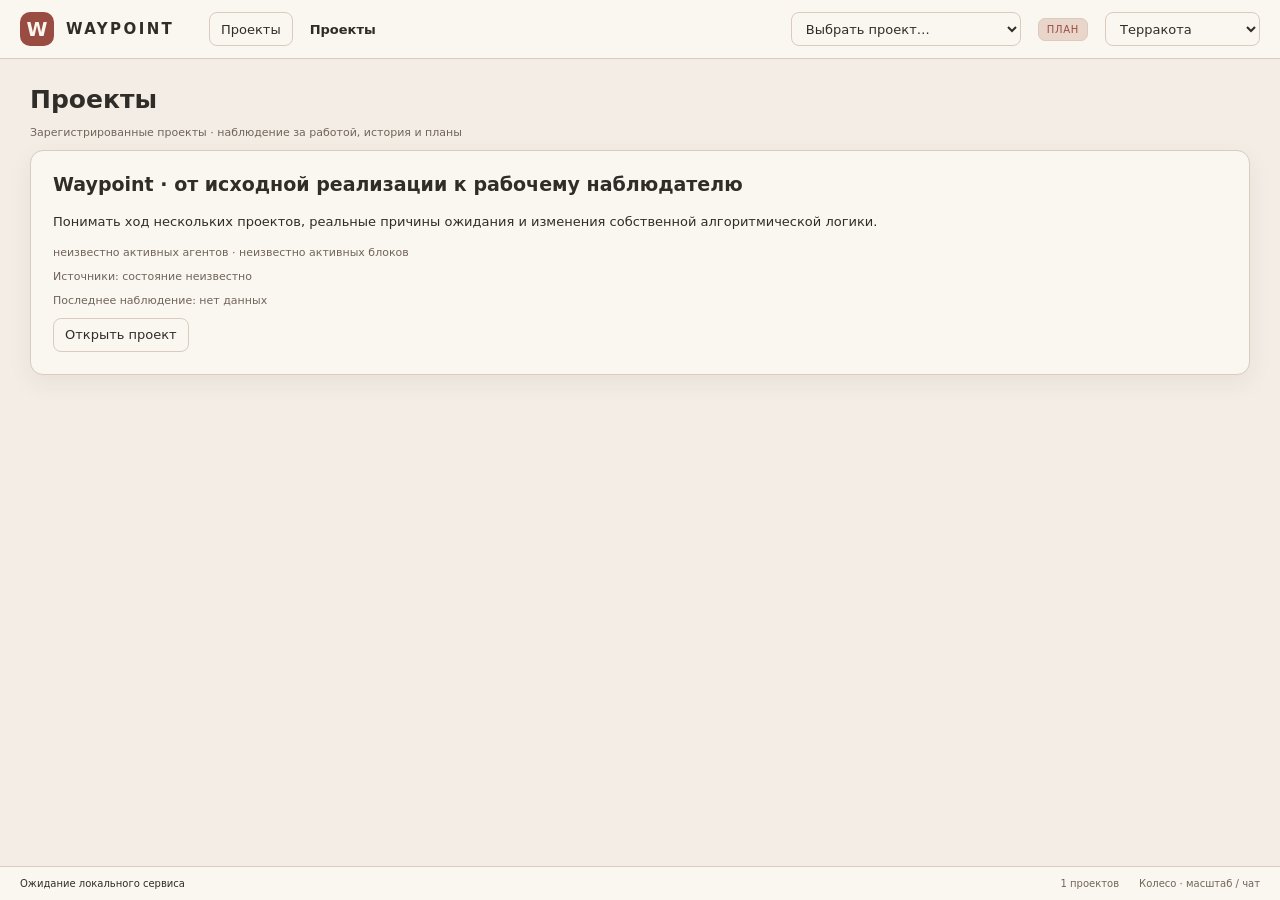
==== commit 5fc85d08: "Fix four audited reader, dependency and source health defects" ====
--- a/roadmap/PREVIEW.html
+++ b/roadmap/PREVIEW.html
@@ -8,7 +8,20 @@
 /* Shared N03 view host. Semantic test failures retain their own tokens and symbols. */
 [hidden]{display:none!important}#project-views{display:flex;gap:4px;flex-shrink:0}#project-views button.current,.task-subtabs button.current{background:var(--accent-soft);border-color:var(--accent);color:var(--accent)}.content-view{flex:1;min-height:0;overflow:auto;padding:26px 30px;overscroll-behavior:contain}.content-view h1{margin:0 0 12px;font-size:25px}.project-catalogue{display:grid;grid-template-columns:repeat(auto-fit,minmax(270px,1fr));gap:18px;max-width:1400px}.project-card{padding:22px;background:var(--panel);border:1px solid var(--line);border-radius:13px;box-shadow:var(--shadow)}.project-card h2{font-size:19px;margin-top:0}.project-purpose{line-height:1.7;white-space:pre-wrap;overflow-wrap:anywhere;max-width:900px}.project-card .small-note{overflow-wrap:anywhere}.plan-row{margin:12px 0 12px calc(var(--depth)*20px);padding:16px 18px;background:var(--panel);border:1px solid var(--line);border-radius:11px;max-width:1100px}.plan-node-link{text-align:left;font-weight:650}.plan-intent{font-size:14px;line-height:1.6}.plan-status{font-size:12px}.intent-details summary,.prerequisites summary{cursor:pointer;color:var(--muted);padding:7px 0}.intent-details h4{font-size:11px;color:var(--muted);margin:9px 0 3px}.intent-details p{margin:3px 0 10px}.dependency-record{font:11px/1.5 ui-monospace,monospace;white-space:pre-wrap;overflow-wrap:anywhere;background:var(--surface);padding:10px;border-radius:7px}.missing-intent{color:var(--muted);line-height:1.7}.task-subtabs{display:flex;gap:6px;margin-bottom:18px}.task-subtabs button{font-size:11px}.descendant-badge{display:block;font-size:9px;max-width:90px;overflow:hidden;white-space:nowrap;text-overflow:ellipsis;color:var(--muted)}.algorithm-card{border:1px solid var(--line);border-radius:10px;padding:16px;margin:12px 0;background:var(--panel)}.algorithm-card pre{white-space:pre-wrap;overflow-wrap:anywhere}.algorithm-card h3{font-size:16px}#theme{max-width:155px}.toolbar-end #search{width:130px}@media(max-width:1250px){#project-views button{padding:6px}.toolbar-end #search{width:100px}.toolbar-end #full{display:none}.crumbs{max-width:150px}}@media(max-width:900px){.toolbar-end #search{display:none}.content-view{padding:20px 16px}.plan-row{margin-left:calc(var(--depth)*9px)}#theme{max-width:130px}.toolbar-end #fit{display:none}}
 .reader-filter summary{font-size:11px;color:var(--muted);cursor:pointer}.type-filter{display:flex;flex-wrap:wrap;gap:8px;border:1px solid var(--line);border-radius:8px;margin:10px 0;padding:10px;font-size:10px}.type-filter legend{font-size:10px}.type-filter label{display:flex;align-items:center;gap:4px}.type-filter input{width:auto;min-height:0;accent-color:var(--accent)}.type-filter button{font-size:10px;min-height:24px;padding:2px 7px}.algorithm-status{display:flex;gap:7px;flex-wrap:wrap}.algorithm-status span{padding:3px 6px;border:1px solid var(--line);border-radius:5px;font-size:10px}.algorithm-reference,.algorithm-evidence{white-space:pre-wrap;overflow-wrap:anywhere;font-size:11px}
-</style><script>window.WAYPOINT_DEMO={"current": "v-8b3c66094abc4af3", "versions": [{"version": "v-8b3c66094abc4af3", "ordinal": 1, "parent": null, "hash": "e5d0d46fac7e8da66d8531ccc42ff3ce0359457f5e7d398229dae3a30b9ace21", "at": "2026-10-17T10:15:24.956764+00:00"}], "states": {"v-8b3c66094abc4af3": {"version": "v-8b3c66094abc4af3", "ordinal": 1, "parent": null, "at": "2026-10-17T10:15:24.956764+00:00", "hash": "e5d0d46fac7e8da66d8531ccc42ff3ce0359457f5e7d398229dae3a30b9ace21", "plan": {"edges": {"E-WPT-C01--WPT-C02": {"from": "WPT-C01", "label": "Требует результата", "to": "WPT-C02"}, "E-WPT-C01--WPT-C03": {"from": "WPT-C01", "label": "Требует результата", "to": "WPT-C03"}, "E-WPT-C01--WPT-C04": {"from": "WPT-C01", "label": "Требует результата", "to": "WPT-C04"}, "E-WPT-C01--WPT-R00": {"from": "WPT-C01", "label": "Требует результата", "to": "WPT-R00"}, "E-WPT-C02--WPT-R00": {"from": "WPT-C02", "label": "Требует результата", "to": "WPT-R00"}, "E-WPT-C03--WPT-R00": {"from": "WPT-C03", "label": "Требует результата", "to": "WPT-R00"}, "E-WPT-C04--WPT-R00": {"from": "WPT-C04", "label": "Требует результата", "to": "WPT-R00"}, "E-WPT-C05--WPT-C07": {"from": "WPT-C05", "label": "Требует результата", "to": "WPT-C07"}, "E-WPT-C05.1--WPT-C05.2": {"from": "WPT-C05.1", "label": "Требует результата", "to": "WPT-C05.2"}, "E-WPT-C05.2--WPT-C05.3": {"from": "WPT-C05.2", "label": "Требует результата", "to": "WPT-C05.3"}, "E-WPT-C05.3--WPT-C05.4": {"from": "WPT-C05.3", "label": "Требует результата", "to": "WPT-C05.4"}, "E-WPT-C05.3--WPT-C06.3": {"from": "WPT-C05.3", "label": "Требует результата", "to": "WPT-C06.3"}, "E-WPT-C06--WPT-C07": {"from": "WPT-C06", "label": "Требует результата", "to": "WPT-C07"}, "E-WPT-C06.1--WPT-C06.2": {"from": "WPT-C06.1", "label": "Требует результата", "to": "WPT-C06.2"}, "E-WPT-C06.2--WPT-C06.3": {"from": "WPT-C06.2", "label": "Требует результата", "to": "WPT-C06.3"}, "E-WPT-C07.1--WPT-C07.2": {"from": "WPT-C07.1", "label": "Требует результата", "to": "WPT-C07.2"}, "E-WPT-C07.1--WPT-C07.3": {"from": "WPT-C07.1", "label": "Требует результата", "to": "WPT-C07.3"}, "E-WPT-C07.2--WPT-C07.4": {"from": "WPT-C07.2", "label": "Требует результата", "to": "WPT-C07.4"}, "E-WPT-C07.3--WPT-C07.4": {"from": "WPT-C07.3", "label": "Требует результата", "to": "WPT-C07.4"}, "E-WPT-R00--WPT-C05": {"from": "WPT-R00", "label": "Требует результата", "to": "WPT-C05"}, "E-WPT-R00--WPT-C06": {"from": "WPT-R00", "label": "Требует результата", "to": "WPT-C06"}, "WPT-NEXT-E-01": {"from": "WPT-N00", "to": "WPT-N01", "x_observability": {"condition": {"output_id": "O-BASE", "revision": 1, "workspace": "consumer"}, "phase": "start", "relation": "requires", "target_scope": "node", "why": "Нужны актуальные исходники, известная схема данных и безопасный экспорт для совместимой миграции."}}, "WPT-NEXT-E-02": {"from": "WPT-N01", "to": "WPT-N02", "x_observability": {"condition": {"output_id": "O-PROFILE", "revision": 1, "workspace": "consumer"}, "phase": "start", "relation": "requires", "target_scope": "node", "why": "Нужны согласованные поля профиля, совместимые схемы и фикстуры, а не предположения разных исполнителей."}}, "WPT-NEXT-E-03": {"from": "WPT-N01", "to": "WPT-N03", "x_observability": {"condition": {"output_id": "O-PROFILE", "revision": 1, "workspace": "consumer"}, "phase": "start", "relation": "requires", "target_scope": "node", "why": "Нужны согласованные поля профиля, совместимые схемы и фикстуры, а не предположения разных исполнителей."}}, "WPT-NEXT-E-04": {"from": "WPT-N01", "to": "WPT-N04", "x_observability": {"condition": {"output_id": "O-PROFILE", "revision": 1, "workspace": "consumer"}, "phase": "start", "relation": "requires", "target_scope": "node", "why": "Нужны согласованные поля профиля, совместимые схемы и фикстуры, а не предположения разных исполнителей."}}, "WPT-NEXT-E-05": {"from": "WPT-N01", "to": "WPT-N05", "x_observability": {"condition": {"output_id": "O-PROFILE", "revision": 1, "workspace": "consumer"}, "phase": "start", "relation": "requires", "target_scope": "node", "why": "Нужны согласованные поля профиля, совместимые схемы и фикстуры, а не предположения разных исполнителей."}}, "WPT-NEXT-E-06": {"from": "WPT-N00", "to": "WPT-N06", "x_observability": {"condition": {"output_id": "O-BASE", "revision": 1, "workspace": "consumer"}, "phase": "start", "relation": "requires", "target_scope": "node", "why": "Для правки реестра тем нужны актуальные UI-файлы и сохранённые референсы; новый профиль описаний не является её блокером."}}, "WPT-NEXT-E-07": {"from": "WPT-N01", "to": "WPT-N07", "x_observability": {"condition": {"output_id": "O-PROFILE", "revision": 1, "workspace": "consumer"}, "phase": "start", "relation": "requires", "target_scope": "node", "why": "Нужны согласованные поля профиля, совместимые схемы и фикстуры, а не предположения разных исполнителей."}}, "WPT-NEXT-E-08": {"from": "WPT-N02", "to": "WPT-N03", "x_observability": {"condition": {"output_id": "O-DEPS", "revision": 1, "workspace": "consumer"}, "phase": "finish", "relation": "requires", "target_scope": "node", "why": "Окончательное отображение блокеров должно читать общий вычисленный результат, а не второй UI-алгоритм."}}, "WPT-NEXT-E-09": {"from": "WPT-N02", "to": "WPT-N08", "x_observability": {"condition": {"output_id": "O-DEPS", "revision": 1, "workspace": "consumer"}, "phase": "start", "relation": "requires", "target_scope": "node", "why": "Нужен готовый результат этой ветки для сквозной проверки единой функциональной версии."}}, "WPT-NEXT-E-10": {"from": "WPT-N03", "to": "WPT-N08", "x_observability": {"condition": {"output_id": "O-UX", "revision": 1, "workspace": "consumer"}, "phase": "start", "relation": "requires", "target_scope": "node", "why": "Нужен готовый результат этой ветки для сквозной проверки единой функциональной версии."}}, "WPT-NEXT-E-11": {"from": "WPT-N04", "to": "WPT-N08", "x_observability": {"condition": {"output_id": "O-FILTERS", "revision": 1, "workspace": "consumer"}, "phase": "start", "relation": "requires", "target_scope": "node", "why": "Нужен готовый результат этой ветки для сквозной проверки единой функциональной версии."}}, "WPT-NEXT-E-12": {"from": "WPT-N05", "to": "WPT-N08", "x_observability": {"condition": {"output_id": "O-ALGORITHMS", "revision": 1, "workspace": "consumer"}, "phase": "start", "relation": "requires", "target_scope": "node", "why": "Нужен готовый результат этой ветки для сквозной проверки единой функциональной версии."}}, "WPT-NEXT-E-13": {"from": "WPT-N06", "to": "WPT-N08", "x_observability": {"condition": {"output_id": "O-THEMES", "revision": 1, "workspace": "consumer"}, "phase": "start", "relation": "requires", "target_scope": "node", "why": "Нужен готовый результат этой ветки для сквозной проверки единой функциональной версии."}}, "WPT-NEXT-E-14": {"from": "WPT-N07", "to": "WPT-N08", "x_observability": {"condition": {"output_id": "O-AUTHORING", "revision": 1, "workspace": "consumer"}, "phase": "start", "relation": "requires", "target_scope": "node", "why": "Нужен готовый результат этой ветки для сквозной проверки единой функциональной версии."}}, "WPT-NEXT-E-15": {"from": "WPT-N06", "to": "WPT-N09", "x_observability": {"condition": {"output_id": "O-THEMES", "revision": 1, "workspace": "consumer"}, "phase": "start", "relation": "requires", "target_scope": "node", "why": "Третья тема подключается к реализованному общему реестру."}}, "WPT-NEXT-E-16": {"from": "WPT-INPUT-T3", "to": "WPT-N09", "x_observability": {"condition": {"output_id": "O-REF", "revision": 1, "workspace": "consumer"}, "phase": "start", "relation": "requires", "target_scope": "node", "why": "Без выбранного референса нельзя честно реализовать именно третье оформление."}}, "WPT-NEXT-E-17": {"from": "WPT-N08", "to": "WPT-N09", "x_observability": {"condition": {"output_id": "O-INTEGRATED", "revision": 1, "workspace": "consumer"}, "phase": "finish", "relation": "requires", "target_scope": "node", "why": "Окончательная приёмка темы проверяет её в собранном приложении, а не только в изолированной палитре."}}}, "nodes": {"WPT-BASE": {"acceptance": {"A-01": {"text": "Исходный архив совпадает с указанным SHA-256 и файловым манифестом."}, "A-02": {"text": "DONE относится к поставке исходников; целевая установка и живая приёмка не приписаны этой группе."}}, "assignment": "C01–C04 уже написаны в завершённом дизайн-пакете. Это основание следующих работ, не новая очередь реализации. Раскрой блок для границ каждого результата.\n\nТочное чтение (пути от roadmap/):\n../waypoint/evidence/RESULTS.md\n../waypoint/SESSION.json", "layout": {"x": 70, "y": 400}, "parent": null, "source_refs": [{"label": "evidence/RESULTS.md", "uri": "../waypoint/evidence/RESULTS.md"}, {"label": "SESSION.json", "uri": "../waypoint/SESSION.json"}], "tests": {}, "title": "Поставленная исходная база", "x_observability": {"intent": {"change": "Использовать существующие части как основу следующих изменений, сохранив идентификаторы и данные.", "context": "В проект уже переданы ядро, адаптер, браузерный интерфейс и инструменты.", "summary": "Поставленная основа наблюдателя"}}, "x_roadmap": {"avoid_paths": [], "eligible_alternative": null, "escalation": "", "kind": "group", "owned_paths": [], "preferred_executor": "NONE", "read_set": [{"label": "evidence/RESULTS.md", "uri": "../waypoint/evidence/RESULTS.md"}, {"label": "SESSION.json", "uri": "../waypoint/SESSION.json"}], "safe_alternate_work": "", "source_capsule": null, "wave": null}}, "WPT-C01": {"acceptance": {"A-01": {"text": "Перечисленные исходники присутствуют и сохраняются как стартовая база."}, "A-02": {"text": "Свидетельства прочитаны в их настоящем объёме: локальные тесты/макеты не заменяют живую приёмку."}}, "assignment": "Переиспользовать готовый исходный результат «Local domain, plan and event contracts». Не заказывать повторную реализацию этого объёма. Остаточные целевые доработки перечислены в C05–C07.\n\nТочное чтение (пути от roadmap/):\n../waypoint/design/WORK_PACKETS.md — раздел WPT-C01\n../waypoint/evidence/RESULTS.md", "layout": {"x": 80, "y": 80}, "parent": "WPT-BASE", "source_refs": [{"label": "design/WORK_PACKETS.md", "section": "WPT-C01", "uri": "../waypoint/design/WORK_PACKETS.md"}, {"label": "evidence/RESULTS.md", "uri": "../waypoint/evidence/RESULTS.md"}], "tests": {}, "title": "Ядро, хранилище и API", "x_observability": {"algorithm_refs": ["ALG-MERGE"], "intent": {"change": "Сохранить версионную карту, неизменяемый журнал и совместимый API с защищённым доступом.", "context": "План и наблюдения должны переживать повторную доставку и перезапуск.", "summary": "Хранить карту и историю надёжно"}}, "x_roadmap": {"avoid_paths": [], "delivered_source": {"design_session_id": "WAYPOINT-DESIGN-20261016-1312895b", "evidence": "../waypoint/evidence/RESULTS.md", "paths": ["waypoint/domain.py", "waypoint/store.py", "waypoint/server.py", "waypoint/security.py", "waypoint/spool.py", "waypoint/client.py", "schemas/", "tests/test_core.py"], "state": "SOURCE_DELIVERED", "target_acceptance": "NOT_RUN"}, "eligible_alternative": null, "escalation": "", "kind": "source", "owned_paths": [], "preferred_executor": "NONE", "read_set": [{"label": "design/WORK_PACKETS.md", "section": "WPT-C01", "uri": "../waypoint/design/WORK_PACKETS.md"}, {"label": "evidence/RESULTS.md", "uri": "../waypoint/evidence/RESULTS.md"}], "safe_alternate_work": "", "source_capsule": "WPT-C01", "wave": null}}, "WPT-C02": {"acceptance": {"A-01": {"text": "Перечисленные исходники присутствуют и сохраняются как стартовая база."}, "A-02": {"text": "Свидетельства прочитаны в их настоящем объёме: локальные тесты/макеты не заменяют живую приёмку."}}, "assignment": "Переиспользовать готовый исходный результат «Observed native source reference». Не заказывать повторную реализацию этого объёма. Остаточные целевые доработки перечислены в C05–C07.\n\nТочное чтение (пути от roadmap/):\n../waypoint/design/WORK_PACKETS.md — раздел WPT-C02\n../waypoint/evidence/RESULTS.md", "layout": {"x": 610, "y": 80}, "parent": "WPT-BASE", "source_refs": [{"label": "design/WORK_PACKETS.md", "section": "WPT-C02", "uri": "../waypoint/design/WORK_PACKETS.md"}, {"label": "evidence/RESULTS.md", "uri": "../waypoint/evidence/RESULTS.md"}], "tests": {}, "title": "Исходный адаптер Codex", "x_observability": {"intent": {"change": "Преобразовывать доступные факты в наблюдения Waypoint, сохраняя происхождение и отсутствие данных.", "context": "Источник сообщает об агентах и сообщениях через собственные артефакты Codex.", "summary": "Получать события Codex"}}, "x_roadmap": {"avoid_paths": [], "delivered_source": {"design_session_id": "WAYPOINT-DESIGN-20261016-1312895b", "evidence": "../waypoint/evidence/RESULTS.md", "paths": ["waypoint/adapters/", "waypoint/collector.py", "tests/test_adapters.py"], "state": "SOURCE_DELIVERED", "target_acceptance": "NOT_RUN"}, "eligible_alternative": null, "escalation": "", "kind": "source", "owned_paths": [], "preferred_executor": "NONE", "read_set": [{"label": "design/WORK_PACKETS.md", "section": "WPT-C02", "uri": "../waypoint/design/WORK_PACKETS.md"}, {"label": "evidence/RESULTS.md", "uri": "../waypoint/evidence/RESULTS.md"}], "safe_alternate_work": "", "source_capsule": "WPT-C02", "wave": null}}, "WPT-C03": {"acceptance": {"A-01": {"text": "Перечисленные исходники присутствуют и сохраняются как стартовая база."}, "A-02": {"text": "Свидетельства прочитаны в их настоящем объёме: локальные тесты/макеты не заменяют живую приёмку."}}, "assignment": "Переиспользовать готовый исходный результат «Shared visual reader base». Не заказывать повторную реализацию этого объёма. Остаточные целевые доработки перечислены в C05–C07.\n\nТочное чтение (пути от roadmap/):\n../waypoint/design/WORK_PACKETS.md — раздел WPT-C03\n../waypoint/evidence/RESULTS.md", "layout": {"x": 610, "y": 630}, "parent": "WPT-BASE", "source_refs": [{"label": "design/WORK_PACKETS.md", "section": "WPT-C03", "uri": "../waypoint/design/WORK_PACKETS.md"}, {"label": "evidence/RESULTS.md", "uri": "../waypoint/evidence/RESULTS.md"}], "tests": {}, "title": "Браузерный читатель карты", "x_observability": {"intent": {"change": "Показывать вложенную карту и инспектор существующих событий без управления исполнителем.", "context": "Владельцу нужен наглядный доступ от блока к агентам и сообщениям.", "summary": "Читать работу на карте"}}, "x_roadmap": {"avoid_paths": [], "delivered_source": {"design_session_id": "WAYPOINT-DESIGN-20261016-1312895b", "evidence": "../waypoint/evidence/RESULTS.md", "paths": ["waypoint/web/", "waypoint/demo.py", "tests/browser_check.py"], "state": "SOURCE_DELIVERED", "target_acceptance": "NOT_RUN"}, "eligible_alternative": null, "escalation": "", "kind": "source", "owned_paths": [], "preferred_executor": "NONE", "read_set": [{"label": "design/WORK_PACKETS.md", "section": "WPT-C03", "uri": "../waypoint/design/WORK_PACKETS.md"}, {"label": "evidence/RESULTS.md", "uri": "../waypoint/evidence/RESULTS.md"}], "safe_alternate_work": "", "source_capsule": "WPT-C03", "wave": null}}, "WPT-C04": {"acceptance": {"A-01": {"text": "Перечисленные исходники присутствуют и сохраняются как стартовая база."}, "A-02": {"text": "Свидетельства прочитаны в их настоящем объёме: локальные тесты/макеты не заменяют живую приёмку."}}, "assignment": "Переиспользовать готовый исходный результат «Low-overhead agent workflow and handoff». Не заказывать повторную реализацию этого объёма. Остаточные целевые доработки перечислены в C05–C07.\n\nТочное чтение (пути от roadmap/):\n../waypoint/design/WORK_PACKETS.md — раздел WPT-C04\n../waypoint/evidence/RESULTS.md", "layout": {"x": 80, "y": 630}, "parent": "WPT-BASE", "source_refs": [{"label": "design/WORK_PACKETS.md", "section": "WPT-C04", "uri": "../waypoint/design/WORK_PACKETS.md"}, {"label": "evidence/RESULTS.md", "uri": "../waypoint/evidence/RESULTS.md"}], "tests": {}, "title": "CLI, скилы и передача", "x_observability": {"algorithm_refs": ["ALG-MERGE"], "intent": {"change": "Дать CLI, проектные инструкции и переносимый формат с сохранением идентификаторов.", "context": "Дорожную карту нужно переносить между автором и локальным наблюдателем.", "summary": "Передавать карты и подключать инструменты"}}, "x_roadmap": {"avoid_paths": [], "delivered_source": {"design_session_id": "WAYPOINT-DESIGN-20261016-1312895b", "evidence": "../waypoint/evidence/RESULTS.md", "paths": ["waypoint/cli.py", "skills/", "design/OPERATIONS.md"], "state": "SOURCE_DELIVERED", "target_acceptance": "NOT_RUN"}, "eligible_alternative": null, "escalation": "", "kind": "source", "owned_paths": [], "preferred_executor": "NONE", "read_set": [{"label": "design/WORK_PACKETS.md", "section": "WPT-C04", "uri": "../waypoint/design/WORK_PACKETS.md"}, {"label": "evidence/RESULTS.md", "uri": "../waypoint/evidence/RESULTS.md"}], "safe_alternate_work": "", "source_capsule": "WPT-C04", "wave": null}}, "WPT-C05": {"acceptance": {"A-01": {"text": "Установленный профиль и отдельный payload.id подтверждены; общий session_id не склеивает агентов."}, "A-02": {"text": "Источник не получает команды запуска/остановки/resume/approval; сбой Waypoint не останавливает Codex."}, "A-03": {"text": "Старые и неоднозначные сообщения не присваиваются новому focus; подтверждение ревизии не опережает durable commit."}, "A-04": {"text": "C06 получает индексированный и совместимый read-контракт; ограничения живой проверки явно возвращены."}}, "assignment": "Довести существующий адаптер до проверенного приёма живых событий и точного связывания с блоками. IPC и JSONL остаются входами одного Store/API/UI.\n\nРабота:\n1. Выполнить C05.1–C05.4, сохраняя исходные алгоритмы дизайна: verified caller binding, watermark, indexed normalization, coalescing и durable acknowledgement.\n2. Единолично владеть изменениями Store/API/миграции, включая индекс item_targets для C06. Передать потребителю проверенный read-контракт; не позволять двум веткам менять store.py одновременно.\n3. Проверить свой новый адаптер на естественной активности существующего Codex, а не повторять весь P00–P11 и не запускать новый App Server вместо владельца.\n\nОбласть изменений: waypoint/adapters/; waypoint/collector.py; waypoint/store.py (единственный писатель); waypoint/server.py (только необходимый совместимый read-контракт); waypoint/cli.py (только verified binding seam); tests/test_adapters.py; tests/test_core.py (атрибуция/индекс/миграция).\n\nНе изменять: waypoint/web/; tests/browser_check.py; Глобальные настройки и управление реальным Codex.\n\nТочное чтение (пути от roadmap/):\n../waypoint/design/WORK_PACKETS.md — раздел WPT-C05\n../waypoint/design/IMPLEMENTATION_MAP.md — раздел Required hardening\n../waypoint/design/CONTRACTS.md — раздел 1. Identity; 4. Observation; 5. Attribution; 7. Private IPC\n../waypoint/design/ACCEPTANCE.md — раздел Target sequence\n\nРежим MIXED. Предпочтительный исполнитель: CODEX. Исполнитель выбирает безопасный порядок внутри согласованного участка; назначение не сделано.\n\nОстановить только затронутое действие и эскалировать: профиль несовместим или неизвестна идентичность вызывающего агента; сохранить доказательство, не угадывать и не строить второй observer.\n\nПри ожидании: пока естественное событие не пришло — локальные контрактные проверки C05.2/C05.3; C06.1/C06.2 могут идти независимо.", "layout": {"x": 1220, "y": 100}, "parent": null, "source_refs": [{"label": "design/WORK_PACKETS.md", "section": "WPT-C05", "uri": "../waypoint/design/WORK_PACKETS.md"}, {"label": "design/IMPLEMENTATION_MAP.md", "section": "Required hardening", "uri": "../waypoint/design/IMPLEMENTATION_MAP.md"}, {"label": "design/CONTRACTS.md", "section": "1. Identity; 4. Observation; 5. Attribution; 7. Private IPC", "uri": "../waypoint/design/CONTRACTS.md"}, {"label": "design/ACCEPTANCE.md", "section": "Target sequence", "uri": "../waypoint/design/ACCEPTANCE.md"}], "tests": {"T-01": {"evidence_level": "contract + target", "invalidated_by": "Binding, watermark, merge источников, schema metadata.", "label": "Идентичность и атрибуция", "procedure": "Фокус до/после hydration, straddling item, одинаковый session_id у разных payload.id. Сверка исторического и живого источника без выдачи fixtures за live."}, "T-02": {"evidence_level": "component", "invalidated_by": "Normalizer, patch parser, store transaction, cursor или coalescing.", "label": "Поток и приём в БД", "procedure": "Повтор/пропуск/конфликт revision, отказ sink, reconnect и terminal flush; receipt после транзакции."}, "T-03": {"evidence_level": "live target", "invalidated_by": "Версия расширения, профиль IPC, runtime config или адаптер.", "label": "Целевая естественная активность", "procedure": "Одна или несколько реальных операций совпадают по ID/типу/тексту локально; в отчёте только безопасные равенства и типы."}}, "title": "Живой источник и точные привязки", "x_observability": {"intent": {"change": "Наблюдать текущих исполнителей и доставлять их события без потери или подмены истории.", "context": "Живой источник требует точных идентификаторов, привязок и восстановления.", "summary": "Связать Waypoint с действующим Codex"}}, "x_roadmap": {"avoid_paths": ["waypoint/web/", "tests/browser_check.py", "Глобальные настройки и управление реальным Codex"], "eligible_alternative": null, "escalation": "профиль несовместим или неизвестна идентичность вызывающего агента; сохранить доказательство, не угадывать и не строить второй observer.", "kind": "packet", "owned_paths": ["waypoint/adapters/", "waypoint/collector.py", "waypoint/store.py (единственный писатель)", "waypoint/server.py (только необходимый совместимый read-контракт)", "waypoint/cli.py (только verified binding seam)", "tests/test_adapters.py", "tests/test_core.py (атрибуция/индекс/миграция)"], "preferred_executor": "CODEX", "read_set": [{"label": "design/WORK_PACKETS.md", "section": "WPT-C05", "uri": "../waypoint/design/WORK_PACKETS.md"}, {"label": "design/IMPLEMENTATION_MAP.md", "section": "Required hardening", "uri": "../waypoint/design/IMPLEMENTATION_MAP.md"}, {"label": "design/CONTRACTS.md", "section": "1. Identity; 4. Observation; 5. Attribution; 7. Private IPC", "uri": "../waypoint/design/CONTRACTS.md"}, {"label": "design/ACCEPTANCE.md", "section": "Target sequence", "uri": "../waypoint/design/ACCEPTANCE.md"}], "safe_alternate_work": "пока естественное событие не пришло — локальные контрактные проверки C05.2/C05.3; C06.1/C06.2 могут идти независимо.", "source_capsule": "WPT-C05", "wave": "RW-01"}}, "WPT-C05.1": {"acceptance": {"A-01": {"text": "Разные payload.id с одним session_id остаются разными агентами."}, "A-02": {"text": "Две области и ребро могут быть связаны с одним исполнителем; область может быть общей."}, "A-03": {"text": "Старое сообщение не получает текущий focus после позднего импорта; исправление item.link сохраняет историю."}}, "assignment": "Связать редкий focus-сигнал с настоящим отдельным исполнителем и границей уже наблюдённых сообщений.\n\nРабота:\n1. Использовать payload.id, parent_thread_id, agent_path и forked_from_id по отдельности. Сопоставить native caller в текущем клиенте; не наследовать WP_AGENT родителя вслепую.\n2. Зафиксировать committed revision/item watermark при scope.set. Уже связанные items сохраняют цель; историческая hydration и неоднозначное пересечение focus остаются непривязанными до явного item.link.\n3. Сохранить node/edge many-to-many, пустой scope и неизвестные block ID как допустимые наблюдения; нельзя превращать focus в эксклюзивный lock.\n\nОбласть изменений: waypoint/cli.py (привязка); waypoint/collector.py (source boundary); waypoint/store.py (атрибуция); tests/test_core.py.\n\nНе изменять: web assets.\n\nТочное чтение (пути от roadmap/):\n../waypoint/design/IMPLEMENTATION_MAP.md — раздел Required hardening\n../waypoint/design/CONTRACTS.md — раздел 5. Attribution\n../waypoint/waypoint/cli.py\n../waypoint/waypoint/store.py\n../waypoint/tests/test_core.py\n\nРежим MIXED. Предпочтительный исполнитель: CODEX. Исполнитель выбирает безопасный порядок внутри согласованного участка; назначение не сделано.\n\nПри ожидании: продолжить локальную проверку атрибуции; неизвестный caller не маскировать удобным ID.", "layout": {"x": 80, "y": 80}, "parent": "WPT-C05", "source_refs": [{"label": "design/IMPLEMENTATION_MAP.md", "section": "Required hardening", "uri": "../waypoint/design/IMPLEMENTATION_MAP.md"}, {"label": "design/CONTRACTS.md", "section": "5. Attribution", "uri": "../waypoint/design/CONTRACTS.md"}, {"label": "waypoint/cli.py", "uri": "../waypoint/waypoint/cli.py"}, {"label": "waypoint/store.py", "uri": "../waypoint/waypoint/store.py"}, {"label": "tests/test_core.py", "uri": "../waypoint/tests/test_core.py"}], "tests": {"T-01": {"evidence_level": "contract", "invalidated_by": "cli binding, scope projection, native watermark.", "label": "Граничные сообщения", "procedure": "Добавить к существующим focus/historical тестам подтверждённый watermark, поздний сигнал и неоднозначную границу."}}, "title": "Исполнитель и граница рабочего участка", "x_observability": {"intent": {"change": "Сопоставлять собственную идентичность исполнителя с явной границей его рабочего участка.", "context": "Родительский процесс и подагент могут работать одновременно в разных блоках.", "summary": "Определять исполнителя и участок работы"}}, "x_roadmap": {"avoid_paths": ["web assets"], "eligible_alternative": null, "escalation": "", "kind": "stage", "owned_paths": ["waypoint/cli.py (привязка)", "waypoint/collector.py (source boundary)", "waypoint/store.py (атрибуция)", "tests/test_core.py"], "preferred_executor": "CODEX", "read_set": [{"label": "design/IMPLEMENTATION_MAP.md", "section": "Required hardening", "uri": "../waypoint/design/IMPLEMENTATION_MAP.md"}, {"label": "design/CONTRACTS.md", "section": "5. Attribution", "uri": "../waypoint/design/CONTRACTS.md"}, {"label": "waypoint/cli.py", "uri": "../waypoint/waypoint/cli.py"}, {"label": "waypoint/store.py", "uri": "../waypoint/waypoint/store.py"}, {"label": "tests/test_core.py", "uri": "../waypoint/tests/test_core.py"}], "safe_alternate_work": "продолжить локальную проверку атрибуции; неизвестный caller не маскировать удобным ID.", "source_capsule": "WPT-C05", "wave": null}}, "WPT-C05.2": {"acceptance": {"A-01": {"text": "Один patch одного item не вызывает обход всей истории в нормальном случае."}, "A-02": {"text": "Одинаковый повтор идемпотентен; конфликт одинаковой ревизии и gap различимы, не скрыты."}, "A-03": {"text": "Отключение sink оставляет источник неполностью подтверждённым; replay не создаёт вторую переписку."}, "A-04": {"text": "Terminal update не теряется из-за coalescing; защитные лимиты измерены и описаны без фиктивного SLA."}}, "assignment": "Довести нормализацию уже реализованного IPC-потока, не сканируя полный длинный диалог на каждой правке.\n\nРабота:\n1. Первый snapshot индексирует известные history roots и item paths. Patch нормализует только dirty items; изменение контейнера инвалидирует только его поддерево.\n2. Неизвестная структурная правка даёт ограниченный rebuild нужного root и диагностику. Хранить ограниченный cache (revision, change hash): точный повтор без эффекта, другая правка на той же ревизии — resync.\n3. Объединять промежуточные текстовые ревизии в малом настраиваемом интервале; terminal flush немедленно. Текст не пересказывать моделью.\n4. Подтверждать source revision после всех необходимых записей/проекций/cursor в БД; ошибка sink не продвигает acknowledgement. Большой snapshot до финального барьера остаётся hydrating.\n\nОбласть изменений: waypoint/adapters/; waypoint/collector.py; tests/test_adapters.py.\n\nНе изменять: web assets.\n\nТочное чтение (пути от roadmap/):\n../waypoint/design/IMPLEMENTATION_MAP.md — раздел Required hardening; Recent-revision consistency\n../waypoint/waypoint/adapters/patches.py\n../waypoint/waypoint/adapters/codex.py\n../waypoint/waypoint/adapters/ipc.py\n../waypoint/waypoint/collector.py\n../waypoint/tests/test_adapters.py\n\nРежим MIXED. Предпочтительный исполнитель: CODEX. Исполнитель выбирает безопасный порядок внутри согласованного участка; назначение не сделано.", "layout": {"x": 80, "y": 650}, "parent": "WPT-C05", "source_refs": [{"label": "design/IMPLEMENTATION_MAP.md", "section": "Required hardening; Recent-revision consistency", "uri": "../waypoint/design/IMPLEMENTATION_MAP.md"}, {"label": "waypoint/adapters/patches.py", "uri": "../waypoint/waypoint/adapters/patches.py"}, {"label": "waypoint/adapters/codex.py", "uri": "../waypoint/waypoint/adapters/codex.py"}, {"label": "waypoint/adapters/ipc.py", "uri": "../waypoint/waypoint/adapters/ipc.py"}, {"label": "waypoint/collector.py", "uri": "../waypoint/waypoint/collector.py"}, {"label": "tests/test_adapters.py", "uri": "../waypoint/tests/test_adapters.py"}], "tests": {"T-01": {"evidence_level": "component + limited live", "invalidated_by": "Parser/index/coalescing/ack boundary.", "label": "Patch, cache, coalescing, commit", "procedure": "Локальный synthetic Unix peer: точные/конфликтующие повторы, gap, terminal flush и искусственный отказ sink; затем один естественный live patch."}}, "title": "Инкрементальный поток и durable receipt", "x_observability": {"intent": {"change": "Читать источник инкрементально и сохранять подтверждения доставки вместе с курсором.", "context": "Повторная доставка и перезапуск не должны терять или дублировать факты.", "summary": "Доставлять поток с восстановлением"}}, "x_roadmap": {"avoid_paths": ["web assets"], "eligible_alternative": null, "escalation": "", "kind": "stage", "owned_paths": ["waypoint/adapters/", "waypoint/collector.py", "tests/test_adapters.py"], "preferred_executor": "CODEX", "read_set": [{"label": "design/IMPLEMENTATION_MAP.md", "section": "Required hardening; Recent-revision consistency", "uri": "../waypoint/design/IMPLEMENTATION_MAP.md"}, {"label": "waypoint/adapters/patches.py", "uri": "../waypoint/waypoint/adapters/patches.py"}, {"label": "waypoint/adapters/codex.py", "uri": "../waypoint/waypoint/adapters/codex.py"}, {"label": "waypoint/adapters/ipc.py", "uri": "../waypoint/waypoint/adapters/ipc.py"}, {"label": "waypoint/collector.py", "uri": "../waypoint/waypoint/collector.py"}, {"label": "tests/test_adapters.py", "uri": "../waypoint/tests/test_adapters.py"}], "safe_alternate_work": "", "source_capsule": "WPT-C05", "wave": null}}, "WPT-C05.3": {"acceptance": {"A-01": {"text": "Откат транзакции не оставляет индекс и проекцию в разных состояниях."}, "A-02": {"text": "Поиск по блоку/ребру/потомкам не сканирует тела всех сообщений."}, "A-03": {"text": "Позднее item.link и reopen/rebuild восстанавливают тот же порядок и набор связей."}, "A-04": {"text": "Контракт принят C06 до его насыщенных интеграционных измерений."}}, "assignment": "Ввести выбранный дизайном индекс item_targets и передать C06 совместимый контракт чтения; это общая точка интеграции с единственным писателем.\n\nРабота:\n1. Добавить явную миграцию item_targets(project,agent,item,target_kind,target_id,first_seq); обновлять индекс в одной транзакции с item projection и item.link.\n2. Выбирать цели до загрузки тел сообщений; descendant IDs разбивать на ограниченные SQL-порции и объединять по first_seq. Не вводить зависимость от необязательных SQLite JSON-функций.\n3. Зафиксировать cursor/порядок/revision read-ответов для C06; сохранить существующие routes. Если требуется обратно совместимое дополнительное поле — обновить schema/документ и сообщить интегратору.\n\nОбласть изменений: waypoint/store.py; waypoint/server.py (совместимые read поля); Миграция БД и её тесты (новые при необходимости); schemas/ (только синхронизация с изменённым контрактом).\n\nНе изменять: waypoint/web/.\n\nТочное чтение (пути от roadmap/):\n../waypoint/design/IMPLEMENTATION_MAP.md — раздел Required completion\n../waypoint/waypoint/store.py\n../waypoint/waypoint/server.py\n../waypoint/design/CONTRACTS.md — раздел 6. Read API\n../waypoint/tests/test_core.py\n\nРежим MIXED. Предпочтительный исполнитель: CODEX. Исполнитель выбирает безопасный порядок внутри согласованного участка; назначение не сделано.\n\nПри ожидании: передать C06 контракт и fixture; не ждать окончания всей C05 ради независимой UI-подготовки.", "layout": {"x": 620, "y": 650}, "parent": "WPT-C05", "source_refs": [{"label": "design/IMPLEMENTATION_MAP.md", "section": "Required completion", "uri": "../waypoint/design/IMPLEMENTATION_MAP.md"}, {"label": "waypoint/store.py", "uri": "../waypoint/waypoint/store.py"}, {"label": "waypoint/server.py", "uri": "../waypoint/waypoint/server.py"}, {"label": "design/CONTRACTS.md", "section": "6. Read API", "uri": "../waypoint/design/CONTRACTS.md"}, {"label": "tests/test_core.py", "uri": "../waypoint/tests/test_core.py"}], "tests": {"T-01": {"evidence_level": "database + contract", "invalidated_by": "Schema migration, indexed query, item link, pagination.", "label": "Индекс и миграция", "procedure": "БД из предыдущей schema → миграция → query/link/reopen/rebuild; сравнение с ожидаемыми связями и порядок по first_seq."}}, "title": "Индекс сообщений и граница read API", "x_observability": {"algorithm_refs": ["ALG-PAGE"], "intent": {"change": "Индексировать привязки и выдавать устойчивые страницы без повторов и произвольного ограничения истории.", "context": "Одно сообщение может относиться к нескольким блокам, включая потомков.", "summary": "Находить сообщения по привязкам"}}, "x_roadmap": {"avoid_paths": ["waypoint/web/"], "eligible_alternative": null, "escalation": "", "kind": "stage", "owned_paths": ["waypoint/store.py", "waypoint/server.py (совместимые read поля)", "Миграция БД и её тесты (новые при необходимости)", "schemas/ (только синхронизация с изменённым контрактом)"], "preferred_executor": "CODEX", "read_set": [{"label": "design/IMPLEMENTATION_MAP.md", "section": "Required completion", "uri": "../waypoint/design/IMPLEMENTATION_MAP.md"}, {"label": "waypoint/store.py", "uri": "../waypoint/waypoint/store.py"}, {"label": "waypoint/server.py", "uri": "../waypoint/waypoint/server.py"}, {"label": "design/CONTRACTS.md", "section": "6. Read API", "uri": "../waypoint/design/CONTRACTS.md"}, {"label": "tests/test_core.py", "uri": "../waypoint/tests/test_core.py"}], "safe_alternate_work": "передать C06 контракт и fixture; не ждать окончания всей C05 ради независимой UI-подготовки.", "source_capsule": "WPT-C05", "wave": null}}, "WPT-C05.4": {"acceptance": {"A-01": {"text": "Совпадение сообщения/действия подтверждено на новой реализации без пересказа и новых turns ради счётчика."}, "A-02": {"text": "Ни одна отправленная команда не управляет исполнителем; закрытие Waypoint не завершает детей."}, "A-03": {"text": "Непроверенные жизненные циклы явно названы; в возврате нет реальных текстов/секретов."}}, "assignment": "Проверить не старые пробы, а текущую реализацию на существующей выбранной сессии.\n\nРабота:\n1. Соединиться с тем же фактическим owner IPC; установить allowlist и закрыть свои подписки после опыта. Историю читать только в выбранном семействе.\n2. Локально сравнить доступный native message/tool и результат карты. Различить активного родителя и исторических потомков; не выдавать прошлое дерево за одновременный live-run.\n3. Прервать только observer/свой socket и проверить продолжение Codex, health, resync и восстановление receipt. Зафиксировать payload sizes и реально измеренную задержку с n.\n\nОбласть изменений: Тесты нового адаптера; Приватные диагностики и безопасный отчёт C05.\n\nНе изменять: Чужие процессы и их execution state.\n\nТочное чтение (пути от roadmap/):\n../waypoint/design/ACCEPTANCE.md — раздел Target sequence\n../waypoint/design/OPERATIONS.md — раздел Remaining target acceptance\n../waypoint/sources/feasibility-evidence-v3.zip\n\nРежим MIXED. Предпочтительный исполнитель: CODEX. Исполнитель выбирает безопасный порядок внутри согласованного участка; назначение не сделано.\n\nОстановить только затронутое действие и эскалировать: нужный реальный случай не возник: NOT_RUN для этого утверждения; запросить узкий опыт только если он нужен для обещаемой возможности.", "layout": {"x": 1160, "y": 650}, "parent": "WPT-C05", "source_refs": [{"label": "design/ACCEPTANCE.md", "section": "Target sequence", "uri": "../waypoint/design/ACCEPTANCE.md"}, {"label": "design/OPERATIONS.md", "section": "Remaining target acceptance", "uri": "../waypoint/design/OPERATIONS.md"}, {"label": "Только при конкретной непонятной детали P09", "uri": "../waypoint/sources/feasibility-evidence-v3.zip"}], "tests": {"T-01": {"evidence_level": "live target", "invalidated_by": "Нативный профиль, parser/collector/binding, источник/версия расширения.", "label": "Реальный owner и восстановление", "procedure": "Провести target steps 2–5 из ACCEPTANCE.md; переиспользовать сохраняющее применимость свидетельство в C07, не повторять ради ритуала."}}, "title": "Проверка нового адаптера на Codex", "x_observability": {"intent": {"change": "Сверить реальные идентификаторы, сообщения и связи с доступными фактами работающего Codex.", "context": "Модельные фикстуры не доказывают подключение к текущей сессии.", "summary": "Проверить источник на настоящем Codex"}}, "x_roadmap": {"avoid_paths": ["Чужие процессы и их execution state"], "eligible_alternative": null, "escalation": "нужный реальный случай не возник: NOT_RUN для этого утверждения; запросить узкий опыт только если он нужен для обещаемой возможности.", "kind": "stage", "owned_paths": ["Тесты нового адаптера", "Приватные диагностики и безопасный отчёт C05"], "preferred_executor": "CODEX", "read_set": [{"label": "design/ACCEPTANCE.md", "section": "Target sequence", "uri": "../waypoint/design/ACCEPTANCE.md"}, {"label": "design/OPERATIONS.md", "section": "Remaining target acceptance", "uri": "../waypoint/design/OPERATIONS.md"}, {"label": "Только при конкретной непонятной детали P09", "uri": "../waypoint/sources/feasibility-evidence-v3.zip"}], "safe_alternate_work": "", "source_capsule": "WPT-C05", "wave": null}}, "WPT-C06": {"acceptance": {"A-01": {"text": "Текущий чат и открытый инспектор обновляются без потери выбранного места и выделения текста."}, "A-02": {"text": "Навигация через три уровня и возврат к родителю восстанавливают camera; нет неработающих декоративных breadcrumbs."}, "A-03": {"text": "Перерисовываются затронутые элементы; насыщенная карта измерена на целевой машине."}, "A-04": {"text": "Показанный статус, тесты и health независимы; UI не диктует агенту приёмку и маршрут."}}, "assignment": "Довести общий браузерный клиент до удобного чтения живых сообщений и больших карт, не меняя архитектуру и не добавляя управление агентами.\n\nРабота:\n1. Выполнить C06.1–C06.3. UI-подготовка C06.1/C06.2 может идти рядом с C05 на стабильном API/fixtures.\n2. Не менять store.py/server.py из frontend-ветки. Индексированные запросы и изменения общего контракта получает от C05.3; только насыщенная C06.3 ждёт эту границу.\n3. Сохранить 235px или больше на масштабе чтения, темы Терракота/Обсидиан и быстрый доступ к заданию/приёмке.\n\nОбласть изменений: waypoint/web/; tests/browser_check.py; UI/performance fixtures (новые при необходимости).\n\nНе изменять: waypoint/store.py; waypoint/server.py; waypoint/collector.py; waypoint/adapters/.\n\nТочное чтение (пути от roadmap/):\n../waypoint/design/WORK_PACKETS.md — раздел WPT-C06\n../waypoint/design/IMPLEMENTATION_MAP.md — раздел Required completion\n../waypoint/design/ARCHITECTURE.md — раздел 8. UI contract\n../waypoint/waypoint/web/app.js\n../waypoint/waypoint/web/style.css\n../waypoint/tests/browser_check.py\n\nРежим MIXED. Предпочтительный исполнитель: CODEX. Изолированная Chat/Pro-подготовка UI допустима в MIXED при отдельном владении файлами. Если её результата нет, Codex продолжает этот же пакет; не ждёт обязательной капсулы и не создаёт второй интерфейс.\n\nОстановить только затронутое действие и эскалировать: общий API нужно изменить: передать конкретный контракт C05/интегратору до записи; при browser policy denial не обходить запрет.\n\nПри ожидании: пока C05.3 не принят — C06.1/C06.2 и проверка fixtures, но не объявления production-производительности.", "layout": {"x": 1220, "y": 760}, "parent": null, "source_refs": [{"label": "design/WORK_PACKETS.md", "section": "WPT-C06", "uri": "../waypoint/design/WORK_PACKETS.md"}, {"label": "design/IMPLEMENTATION_MAP.md", "section": "Required completion", "uri": "../waypoint/design/IMPLEMENTATION_MAP.md"}, {"label": "design/ARCHITECTURE.md", "section": "8. UI contract", "uri": "../waypoint/design/ARCHITECTURE.md"}, {"label": "waypoint/web/app.js", "uri": "../waypoint/waypoint/web/app.js"}, {"label": "waypoint/web/style.css", "uri": "../waypoint/waypoint/web/style.css"}, {"label": "tests/browser_check.py", "uri": "../waypoint/tests/browser_check.py"}], "tests": {"T-01": {"evidence_level": "browser integration", "invalidated_by": "Состояние читателя, DOM patching, messages query.", "label": "Поток и позиция чтения", "procedure": "Настоящие события локального сервиса обновляют карточку/инспектор; старое окно остаётся на месте, новый текст обозначен."}, "T-02": {"evidence_level": "browser input", "invalidated_by": "UI handlers, размеры узла, маршрутизация браузера.", "label": "Навигация и две темы", "procedure": "Три уровня, ↑, предки, browser back, pan/zoom/chat wheel и выделение текста."}, "T-03": {"evidence_level": "target measurement", "invalidated_by": "Layout, virtualization, indexed query или среда.", "label": "Насыщенная карта", "procedure": "100/300 репрезентативных карточек с реальной плотностью чатов/рёбер, долгий поток; machine/DOM/sample count фиксируются."}}, "title": "Непрерывное чтение живой карты", "x_observability": {"intent": {"change": "Обновлять нужные части интерфейса, сохраняя место чтения и доступ к вложенным исполнителям.", "context": "Во время чтения приходят новые сообщения и меняются состояния.", "summary": "Читать живую карту непрерывно"}}, "x_roadmap": {"avoid_paths": ["waypoint/store.py", "waypoint/server.py", "waypoint/collector.py", "waypoint/adapters/"], "eligible_alternative": "Изолированная Chat/Pro-подготовка UI допустима в MIXED при отдельном владении файлами. Если её результата нет, Codex продолжает этот же пакет; не ждёт обязательной капсулы и не создаёт второй интерфейс.", "escalation": "общий API нужно изменить: передать конкретный контракт C05/интегратору до записи; при browser policy denial не обходить запрет.", "kind": "packet", "owned_paths": ["waypoint/web/", "tests/browser_check.py", "UI/performance fixtures (новые при необходимости)"], "preferred_executor": "CODEX", "read_set": [{"label": "design/WORK_PACKETS.md", "section": "WPT-C06", "uri": "../waypoint/design/WORK_PACKETS.md"}, {"label": "design/IMPLEMENTATION_MAP.md", "section": "Required completion", "uri": "../waypoint/design/IMPLEMENTATION_MAP.md"}, {"label": "design/ARCHITECTURE.md", "section": "8. UI contract", "uri": "../waypoint/design/ARCHITECTURE.md"}, {"label": "waypoint/web/app.js", "uri": "../waypoint/waypoint/web/app.js"}, {"label": "waypoint/web/style.css", "uri": "../waypoint/waypoint/web/style.css"}, {"label": "tests/browser_check.py", "uri": "../waypoint/tests/browser_check.py"}], "safe_alternate_work": "пока C05.3 не принят — C06.1/C06.2 и проверка fixtures, но не объявления production-производительности.", "source_capsule": "WPT-C06", "wave": "RW-01"}}, "WPT-C06.1": {"acceptance": {"A-01": {"text": "Открытый инспектор видит новое сообщение без повторного открытия."}, "A-02": {"text": "Чтение старых строк не перескакивает; возврат к хвосту явный."}, "A-03": {"text": "Фильтр потомков не копирует тексты и не выдаёт их за прямые сообщения родителя."}}, "assignment": "Отделить данные потока от положения читателя в каждом окне сообщений.\n\nРабота:\n1. Хранить per-node/per-inspector read window. Внизу — следовать новым данным; выше — сохранять окно/scroll и показывать небольшой индикатор новых сообщений.\n2. Обновлять revisions существующих items и добавлять новые без потери текстового выделения. Не разворачивать 500 DOM-строк в каждом узле.\n3. Дать переключатель parent+descendants / direct-only и корректно сбрасывать scope при выборе другого узла, не смешивая переписки.\n\nОбласть изменений: waypoint/web/app.js; tests/browser_check.py; UI fixtures.\n\nНе изменять: store.py/server.py.\n\nТочное чтение (пути от roadmap/):\n../waypoint/design/IMPLEMENTATION_MAP.md — раздел Required completion\n../waypoint/waypoint/web/app.js\n../waypoint/tests/browser_check.py\n../waypoint/design/CONTRACTS.md — раздел 6. Read API\n\nРежим MIXED. Предпочтительный исполнитель: CODEX or CHAT-PREPARATION. Исполнитель выбирает безопасный порядок внутри согласованного участка; назначение не сделано.", "layout": {"x": 80, "y": 80}, "parent": "WPT-C06", "source_refs": [{"label": "design/IMPLEMENTATION_MAP.md", "section": "Required completion", "uri": "../waypoint/design/IMPLEMENTATION_MAP.md"}, {"label": "waypoint/web/app.js", "uri": "../waypoint/waypoint/web/app.js"}, {"label": "tests/browser_check.py", "uri": "../waypoint/tests/browser_check.py"}, {"label": "design/CONTRACTS.md", "section": "6. Read API", "uri": "../waypoint/design/CONTRACTS.md"}], "tests": {"T-01": {"evidence_level": "browser", "invalidated_by": "Reader state, keyed item rendering, pagination.", "label": "Read windows", "procedure": "Fixture поток с append и revision: позиция сверху/снизу, инспектор, direct/deep. Затем тот же опыт через локальный HTTP."}}, "title": "Чат и инспектор без прыжков прокрутки", "x_observability": {"algorithm_refs": ["ALG-READ"], "intent": {"change": "Согласовывать сообщения по устойчивой идентичности и показывать новые записи отдельно.", "context": "Новые сообщения могут сдвинуть старый текст или выделение при копировании.", "summary": "Сохранить место чтения сообщений"}}, "x_roadmap": {"avoid_paths": ["store.py/server.py"], "eligible_alternative": null, "escalation": "", "kind": "stage", "owned_paths": ["waypoint/web/app.js", "tests/browser_check.py", "UI fixtures"], "preferred_executor": "CODEX or CHAT-PREPARATION", "read_set": [{"label": "design/IMPLEMENTATION_MAP.md", "section": "Required completion", "uri": "../waypoint/design/IMPLEMENTATION_MAP.md"}, {"label": "waypoint/web/app.js", "uri": "../waypoint/waypoint/web/app.js"}, {"label": "tests/browser_check.py", "uri": "../waypoint/tests/browser_check.py"}, {"label": "design/CONTRACTS.md", "section": "6. Read API", "uri": "../waypoint/design/CONTRACTS.md"}], "safe_alternate_work": "", "source_capsule": "WPT-C06", "wave": null}}, "WPT-C06.2": {"acceptance": {"A-01": {"text": "Правка одного item не пересоздаёт всю видимую карту и все чаты."}, "A-02": {"text": "Переходы вниз/вверх не теряют масштаб, положение и доступ к родительской переписке."}, "A-03": {"text": "Удаление узла в новой версии не скрывает связанную незавершённую работу."}}, "assignment": "Сделать карту устойчивой к живым изменениям топологии и сообщений, не теряя ориентиры пользователя.\n\nРабота:\n1. Инвалидировать отдельный item/card/actor по committed event; plan.changed меняет топологию. Сохранить footprint дальнего масштаба и viewport culling.\n2. Проверить ↑, каждый предок и browser back на трёх уровнях; хранить camera отдельно на уровень. Сделать понятные cross-scope edges и копирование native/block ID.\n3. Сохранить off-map drawer, ghost активного удалённого узла и большой чат в обеих темах. Красный акцент темы не равен красному исходу теста.\n\nОбласть изменений: waypoint/web/; tests/browser_check.py.\n\nНе изменять: store.py/server.py.\n\nТочное чтение (пути от roadmap/):\n../waypoint/design/ARCHITECTURE.md — раздел 8. UI contract\n../waypoint/waypoint/web/\n../waypoint/tests/browser_check.py\n\nРежим MIXED. Предпочтительный исполнитель: CODEX or CHAT-PREPARATION. Исполнитель выбирает безопасный порядок внутри согласованного участка; назначение не сделано.", "layout": {"x": 80, "y": 650}, "parent": "WPT-C06", "source_refs": [{"label": "design/ARCHITECTURE.md", "section": "8. UI contract", "uri": "../waypoint/design/ARCHITECTURE.md"}, {"label": "Визуальные assets", "uri": "../waypoint/waypoint/web/"}, {"label": "tests/browser_check.py", "uri": "../waypoint/tests/browser_check.py"}], "tests": {"T-01": {"evidence_level": "browser", "invalidated_by": "Navigation/render topology, semantic zoom, ghost resolution.", "label": "Топология и действия", "procedure": "Три уровня/предки/back, selected block, удаление активного узла, неизвестный блок и source disconnect; реальные mouse/keyboard события."}}, "title": "Выборочное обновление и вложенность", "x_observability": {"intent": {"change": "Применять выборочные обновления и показывать вложенных агентов через их настоящие связи.", "context": "События одного исполнителя не должны перестраивать всю открытую карту.", "summary": "Обновлять нужные части вложенной карты"}}, "x_roadmap": {"avoid_paths": ["store.py/server.py"], "eligible_alternative": null, "escalation": "", "kind": "stage", "owned_paths": ["waypoint/web/", "tests/browser_check.py"], "preferred_executor": "CODEX or CHAT-PREPARATION", "read_set": [{"label": "design/ARCHITECTURE.md", "section": "8. UI contract", "uri": "../waypoint/design/ARCHITECTURE.md"}, {"label": "Визуальные assets", "uri": "../waypoint/waypoint/web/"}, {"label": "tests/browser_check.py", "uri": "../waypoint/tests/browser_check.py"}], "safe_alternate_work": "", "source_capsule": "WPT-C06", "wave": null}}, "WPT-C06.3": {"acceptance": {"A-01": {"text": "Использован настоящий локальный HTTP, а не только set_content."}, "A-02": {"text": "Измерения описывают фактический rich fixture и окружение; долгий чат не монтируется целиком в каждом узле."}, "A-03": {"text": "Выводы о приемлемом budget основаны на измерениях, непроверенные свойства не названы PASS."}}, "assignment": "Оценить цельный путь Browser→API→индекс на представительном, а не декоративно упрощённом графе.\n\nРабота:\n1. После C05.3 использовать согласованный индекс/пагинацию. Прогнать 100 и 300 богатых узлов с чатами, рёбрами, вложенными scopes и длительным потоком.\n2. Записать реальный browser/OS/hardware, DOM, число измерений, размеры истории/снимков, время ответа и память. Не переносить 0.5мс из старого одиночного опыта в обещание сервиса.\n3. Проверить клавиатуру, читаемость и contrast тем; технический отчёт отделить от ещё не полученной человеческой оценки.\n\nОбласть изменений: tests/browser_check.py; Новые performance fixtures и отчёт C06.\n\nНе изменять: Store/API — изменения только через владельца C05.\n\nТочное чтение (пути от roadmap/):\n../waypoint/design/IMPLEMENTATION_MAP.md — раздел Required completion\n../waypoint/design/ACCEPTANCE.md — раздел Target sequence\n../waypoint/tests/browser_check.py\n\nРежим MIXED. Предпочтительный исполнитель: CODEX. Исполнитель выбирает безопасный порядок внутри согласованного участка; назначение не сделано.", "layout": {"x": 640, "y": 650}, "parent": "WPT-C06", "source_refs": [{"label": "design/IMPLEMENTATION_MAP.md", "section": "Required completion", "uri": "../waypoint/design/IMPLEMENTATION_MAP.md"}, {"label": "design/ACCEPTANCE.md", "section": "Target sequence", "uri": "../waypoint/design/ACCEPTANCE.md"}, {"label": "tests/browser_check.py", "uri": "../waypoint/tests/browser_check.py"}], "tests": {"T-01": {"evidence_level": "target performance + UI", "invalidated_by": "Store index/read contract, UI virtualizer, runtime environment.", "label": "Rich-map report", "procedure": "Один набор representative fixtures, прогрев и несколько измерений если дешёво; вернуть выборку, не выдуманный процент готовности."}}, "title": "Насыщенная карта через настоящий сервис", "x_observability": {"intent": {"change": "Проверить читательские сценарии через настоящий сервис и браузер на репрезентативной карте.", "context": "Небольшой пример не выявляет проблемы при большом числе блоков и сообщений.", "summary": "Проверить насыщенную карту в браузере"}}, "x_roadmap": {"avoid_paths": ["Store/API — изменения только через владельца C05"], "eligible_alternative": null, "escalation": "", "kind": "stage", "owned_paths": ["tests/browser_check.py", "Новые performance fixtures и отчёт C06"], "preferred_executor": "CODEX", "read_set": [{"label": "design/IMPLEMENTATION_MAP.md", "section": "Required completion", "uri": "../waypoint/design/IMPLEMENTATION_MAP.md"}, {"label": "design/ACCEPTANCE.md", "section": "Target sequence", "uri": "../waypoint/design/ACCEPTANCE.md"}, {"label": "tests/browser_check.py", "uri": "../waypoint/tests/browser_check.py"}], "safe_alternate_work": "", "source_capsule": "WPT-C06", "wave": null}}, "WPT-C07": {"acceptance": {"A-01": {"text": "Собранная новая реализация читает обычный Codex владельца и показывает работу на этой карте."}, "A-02": {"text": "Карта, сгенерированная здесь, импортируется/экспортируется/обновляется без ручного переноса и потери полей; старые IDs остаются стабильны."}, "A-03": {"text": "Пройдена одна составная целевая последовательность либо точно названы непроверенные/непринятые свойства."}, "A-04": {"text": "Секреты и реальные переписки не попали в возврат; установка/публикация/приёмка отражены отдельно."}}, "assignment": "Собрать один принятый Waypoint из завершённых C05/C06, проверить его на текущем окружении и закрепить передачу карт из ChatGPT без ручного пересоздания.\n\nРабота:\n1. Выполнить C07.1–C07.4 одним локальным интегратором после остановки пересекающихся писателей.\n2. Использовать эту ROADMAP.plan.json как первую реальную дорожную карту самого Waypoint и шаблон как переносимый пример другого проекта.\n3. Включить в возврат реальные изменения/проверки/ограничения, состояние публикации и точный следующий шаг. Не запускать повторное общее проектирование.\n\nОбласть изменений: Packaging/lock для фактического Python; Настройки только Waypoint; Составные интеграционные тесты; roadmap/ при следующей согласованной версии; skills publication proposal.\n\nНе изменять: Чужие активные ветки/изменения; Глобальные скилы без отдельного согласования; Автоматическая публичная публикация или смена лицензии.\n\nТочное чтение (пути от roadmap/):\n../waypoint/design/WORK_PACKETS.md — раздел WPT-C07\n../waypoint/design/OPERATIONS.md\n../waypoint/design/ACCEPTANCE.md\nFORMAT.md\nRUNNER_WAVES.md\n\nРежим MIXED. Предпочтительный исполнитель: CODEX. Исполнитель выбирает безопасный порядок внутри согласованного участка; назначение не сделано.\n\nОстановить только затронутое действие и эскалировать: провал конкретного release-условия, конкурирующая база или неразрешённая внешняя публикация. Сохранить успехи остальных частей.\n\nПри ожидании: подготовить чистый отчёт и пакет установки, пока идёт действительно независимая длительная проверка; не запускать её повторно ради статуса.", "layout": {"x": 1820, "y": 400}, "parent": null, "source_refs": [{"label": "design/WORK_PACKETS.md", "section": "WPT-C07", "uri": "../waypoint/design/WORK_PACKETS.md"}, {"label": "design/OPERATIONS.md", "uri": "../waypoint/design/OPERATIONS.md"}, {"label": "design/ACCEPTANCE.md", "uri": "../waypoint/design/ACCEPTANCE.md"}, {"label": "Один исходный граф", "uri": "FORMAT.md"}, {"label": "Проекция волн", "uri": "RUNNER_WAVES.md"}], "tests": {"T-01": {"evidence_level": "target integration", "invalidated_by": "Состав сборки, общие контракты, окружение.", "label": "Один собранный продукт", "procedure": "Приёмка design/ACCEPTANCE.md с отчётами C05/C06; переиспользовать действующие свидетельства, повторять только инвалидированные границы."}, "T-02": {"evidence_level": "interchange + target", "invalidated_by": "Plan schema, serialization, authoring profile, importer.", "label": "Карта является исходным планом", "procedure": "Round-trip этой карты и независимого шаблона, stale base conflict и disjoint update; проверить x_roadmap и чтение через packet."}, "T-03": {"evidence_level": "delivery", "invalidated_by": "Файлы релиза, настройки, разрешения публикации.", "label": "Передача и секреты", "procedure": "MANIFEST, воспроизводимый запуск/удаление собственного service, sanitized report и явное состояние global skills/registry."}}, "title": "Сквозная приёмка и передача", "x_observability": {"intent": {"change": "Объединить существующие результаты и подтвердить локальную работу и передачу владельцу.", "context": "Изменения адаптера и интерфейса должны работать совместно.", "summary": "Принять единую локальную сборку"}}, "x_roadmap": {"avoid_paths": ["Чужие активные ветки/изменения", "Глобальные скилы без отдельного согласования", "Автоматическая публичная публикация или смена лицензии"], "eligible_alternative": null, "escalation": "провал конкретного release-условия, конкурирующая база или неразрешённая внешняя публикация. Сохранить успехи остальных частей.", "kind": "packet", "owned_paths": ["Packaging/lock для фактического Python", "Настройки только Waypoint", "Составные интеграционные тесты", "roadmap/ при следующей согласованной версии", "skills publication proposal"], "preferred_executor": "CODEX", "read_set": [{"label": "design/WORK_PACKETS.md", "section": "WPT-C07", "uri": "../waypoint/design/WORK_PACKETS.md"}, {"label": "design/OPERATIONS.md", "uri": "../waypoint/design/OPERATIONS.md"}, {"label": "design/ACCEPTANCE.md", "uri": "../waypoint/design/ACCEPTANCE.md"}, {"label": "Один исходный граф", "uri": "FORMAT.md"}, {"label": "Проекция волн", "uri": "RUNNER_WAVES.md"}], "safe_alternate_work": "подготовить чистый отчёт и пакет установки, пока идёт действительно независимая длительная проверка; не запускать её повторно ради статуса.", "source_capsule": "WPT-C07", "wave": "RW-02"}}, "WPT-C07.1": {"acceptance": {"A-01": {"text": "Одна сборка содержит C05/C06, её точная ревизия/manifest известны."}, "A-02": {"text": "Отдельные ключи и Host/Origin граница сохраняются; UI assets входят в пакет."}}, "assignment": "Принять результаты C05/C06 и получить единую запускаемую рабочую версию.\n\nРабота:\n1. Сопоставить bases и receipts обеих веток; интеграционные конфликты разрешает один владелец. Не затирать чужие изменения.\n2. Проверить миграции, package assets и фактический Python; выбрать/зафиксировать зависимости после smoke на целевой среде. Грамматика Python 3.10 не равна runtime-приёмке 3.10.\n3. Поднять private data dir/loopback UI с read-only browser capability; write credential не отдавать браузеру.\n\nОбласть изменений: Упаковка/lock; Интеграционные исправления только после завершения остальных писателей.\n\nНе изменять: Глобальное окружение машины.\n\nТочное чтение (пути от roadmap/):\n../waypoint/pyproject.toml\n../waypoint/design/OPERATIONS.md\n../waypoint/tools/verify_http.py\n../waypoint/design/IMPLEMENTATION_MAP.md\n\nРежим MIXED. Предпочтительный исполнитель: CODEX. Исполнитель выбирает безопасный порядок внутри согласованного участка; назначение не сделано.", "layout": {"x": 80, "y": 80}, "parent": "WPT-C07", "source_refs": [{"label": "pyproject.toml", "uri": "../waypoint/pyproject.toml"}, {"label": "design/OPERATIONS.md", "uri": "../waypoint/design/OPERATIONS.md"}, {"label": "tools/verify_http.py", "uri": "../waypoint/tools/verify_http.py"}, {"label": "design/IMPLEMENTATION_MAP.md", "uri": "../waypoint/design/IMPLEMENTATION_MAP.md"}], "tests": {"T-01": {"evidence_level": "assembled local/target", "invalidated_by": "Merge shared files, dependency lock, migration.", "label": "Сборка, миграция, smoke", "procedure": "Нужные unit/contract suites после интеграции, verify_http и проверка assets/entrypoint на выбранном интерпретаторе."}}, "title": "Одна сборка и совместимые зависимости", "x_observability": {"intent": {"change": "Проверить единую сборку с согласованными зависимостями и сохранёнными данными.", "context": "Отдельно работающие части могут расходиться по контрактам.", "summary": "Собрать совместимые компоненты"}}, "x_roadmap": {"avoid_paths": ["Глобальное окружение машины"], "eligible_alternative": null, "escalation": "", "kind": "stage", "owned_paths": ["Упаковка/lock", "Интеграционные исправления только после завершения остальных писателей"], "preferred_executor": "CODEX", "read_set": [{"label": "pyproject.toml", "uri": "../waypoint/pyproject.toml"}, {"label": "design/OPERATIONS.md", "uri": "../waypoint/design/OPERATIONS.md"}, {"label": "tools/verify_http.py", "uri": "../waypoint/tools/verify_http.py"}, {"label": "design/IMPLEMENTATION_MAP.md", "uri": "../waypoint/design/IMPLEMENTATION_MAP.md"}], "safe_alternate_work": "", "source_capsule": "WPT-C07", "wave": null}}, "WPT-C07.2": {"acceptance": {"A-01": {"text": "Наблюдается новый код, а не только работоспособность старого P09."}, "A-02": {"text": "Текущий блок/чат/инспектор и реальное действие согласуются без дополнительных отчётов модели."}, "A-03": {"text": "Сбой наблюдателя не убивает исполнителя; источник unknown не показан как done."}}, "assignment": "Доказать пользовательский цикл собранной реализации на естественной работе Codex и настоящем браузере.\n\nРабота:\n1. Импортировать текущую карту, указать существующую сессию и проверить verified focus/сообщение/инструмент/тест/результат на правильном блоке.\n2. Проверить оригинальный текст локально, многоблочную область, потомков, изменение плана и независимые статусы/лампы. Историческое родство честно обозначать историческим.\n3. Перезапустить только Waypoint collector/service; работа Codex продолжается. Replay/outbox/cursor и health восстанавливаются.\n\nОбласть изменений: Составные тесты и санитарный отчёт; Настройки Waypoint в private directory.\n\nНе изменять: Настройки/жизненный цикл Codex.\n\nТочное чтение (пути от roadmap/):\n../waypoint/design/ACCEPTANCE.md\n../waypoint/design/OPERATIONS.md — раздел Failure and recovery\n../waypoint/reports/RETURN_TO_CHAT_RU.md\n\nРежим MIXED. Предпочтительный исполнитель: CODEX. Исполнитель выбирает безопасный порядок внутри согласованного участка; назначение не сделано.", "layout": {"x": 80, "y": 650}, "parent": "WPT-C07", "source_refs": [{"label": "design/ACCEPTANCE.md", "uri": "../waypoint/design/ACCEPTANCE.md"}, {"label": "design/OPERATIONS.md", "section": "Failure and recovery", "uri": "../waypoint/design/OPERATIONS.md"}, {"label": "reports/RETURN_TO_CHAT_RU.md", "uri": "../waypoint/reports/RETURN_TO_CHAT_RU.md"}], "tests": {"T-01": {"evidence_level": "live target + browser", "invalidated_by": "Собранные adapter/binding/API/UI, конфигурация клиента.", "label": "Сквозная целевая приёмка", "procedure": "Целевая последовательность ACCEPTANCE.md, с повтором только инвалидированных C05/C06 свидетельств."}}, "title": "Карта → агент → события → браузер", "x_observability": {"intent": {"change": "Связать блок, настоящего агента, журнал и отображение сообщения в браузере.", "context": "Доказательство подключения требует пройти весь путь реального события.", "summary": "Проверить путь от блока до браузера"}}, "x_roadmap": {"avoid_paths": ["Настройки/жизненный цикл Codex"], "eligible_alternative": null, "escalation": "", "kind": "stage", "owned_paths": ["Составные тесты и санитарный отчёт", "Настройки Waypoint в private directory"], "preferred_executor": "CODEX", "read_set": [{"label": "design/ACCEPTANCE.md", "uri": "../waypoint/design/ACCEPTANCE.md"}, {"label": "design/OPERATIONS.md", "section": "Failure and recovery", "uri": "../waypoint/design/OPERATIONS.md"}, {"label": "reports/RETURN_TO_CHAT_RU.md", "uri": "../waypoint/reports/RETURN_TO_CHAT_RU.md"}], "safe_alternate_work": "", "source_capsule": "WPT-C07", "wave": null}}, "WPT-C07.3": {"acceptance": {"A-01": {"text": "Нет отдельного ручного преобразования human plan → Waypoint; Markdown и Runner waves воспроизводятся из исходного plan JSON."}, "A-02": {"text": "Независимый проект меняет только свои поля, а не ядро формата; schema остаётся waypoint.plan/1."}, "A-03": {"text": "Одинаковый request_id с одинаковым телом идемпотентен, конфликтующий body не проходит; новая ревизия не теряет agent changes."}, "A-04": {"text": "Изменения глобального пайплайна подготовлены или опубликованы с проверенным разрешением; это разные состояния, не условный скрытый запуск."}}, "assignment": "Сделать входом Waypoint именно наши дорожные карты; не создавать независимый технический backlog рядом с человеческим планом.\n\nРабота:\n1. Проверить импорт/экспорт этой карты и templates/PROJECT.plan.json. Все заданные поля, IDs, зависимости и x_roadmap должны сохраниться.\n2. После локальных изменений экспортировать актуальный base_version, подготовить snapshot в чате и принять его с merge. Проверить disjoint update, конфликт одного acceptance и удаление узла с новой ссылкой; не переписывать concurrent head.\n3. Сверить короткий AUTHORING_PROFILE.md и предложение изменения build-implementation-roadmap с фактической канонической библиотекой. Передавать только нужный скил и packet.\n4. Глобальную регистрацию waypoint-map/observe и изменение общего скила выполнять только отдельной согласованной публикацией по AGENTS.md; до неё вернуть точный кандидат/статус, не говорить «установлено».\n\nОбласть изменений: Текущая карта/профиль и шаблон; Кандидаты скилов и отчёт о регистрации.\n\nНе изменять: Канонические скилы/расписания без согласованного scope.\n\nТочное чтение (пути от roadmap/):\nFORMAT.md\nAUTHORING_PROFILE.md\nSKILL_INTEGRATION_PROPOSAL.md\n../waypoint/skills/INTEGRATION.md\n../waypoint/design/CONTRACTS.md — раздел 2. Plan; 3. Atomic update\n\nРежим MIXED. Предпочтительный исполнитель: CODEX. Исполнитель выбирает безопасный порядок внутри согласованного участка; назначение не сделано.", "layout": {"x": 640, "y": 80}, "parent": "WPT-C07", "source_refs": [{"label": "Контракт roadmap", "uri": "FORMAT.md"}, {"label": "Авторство следующих карт", "uri": "AUTHORING_PROFILE.md"}, {"label": "Точечное предложение интеграции", "uri": "SKILL_INTEGRATION_PROPOSAL.md"}, {"label": "skills/INTEGRATION.md", "uri": "../waypoint/skills/INTEGRATION.md"}, {"label": "design/CONTRACTS.md", "section": "2. Plan; 3. Atomic update", "uri": "../waypoint/design/CONTRACTS.md"}], "tests": {"T-01": {"evidence_level": "interchange", "invalidated_by": "Schema/domain/Store, authoring tools/profile.", "label": "Round-trip и согласованная правка", "procedure": "Текущий importer/exporter/packet на двух project_id; disjoint/conflict/delete cases; детерминированная генерация views."}, "T-02": {"evidence_level": "source review / installation if authorized", "invalidated_by": "Canonical skill revision или runtime binding.", "label": "Интеграция скилов", "procedure": "Проверка точечного предложения относительно AGENTS/nav/build skill; при отдельно разрешённой публикации — validator и readback."}}, "title": "Переносимые карты и стандарт авторства", "x_observability": {"intent": {"change": "Описать профиль авторства и проверить перенос плана с сохранением структуры и расширений.", "context": "Будущие проекты должны использовать один граф без ручного переписывания заданий.", "summary": "Сделать карты переносимыми"}}, "x_roadmap": {"avoid_paths": ["Канонические скилы/расписания без согласованного scope"], "eligible_alternative": null, "escalation": "", "kind": "stage", "owned_paths": ["Текущая карта/профиль и шаблон", "Кандидаты скилов и отчёт о регистрации"], "preferred_executor": "CODEX", "read_set": [{"label": "Контракт roadmap", "uri": "FORMAT.md"}, {"label": "Авторство следующих карт", "uri": "AUTHORING_PROFILE.md"}, {"label": "Точечное предложение интеграции", "uri": "SKILL_INTEGRATION_PROPOSAL.md"}, {"label": "skills/INTEGRATION.md", "uri": "../waypoint/skills/INTEGRATION.md"}, {"label": "design/CONTRACTS.md", "section": "2. Plan; 3. Atomic update", "uri": "../waypoint/design/CONTRACTS.md"}], "safe_alternate_work": "", "source_capsule": "WPT-C07", "wave": null}}, "WPT-C07.4": {"acceptance": {"A-01": {"text": "RETURN_TO_CHAT_RU.md различает source-written, tested, observed-live, installed, published, accepted."}, "A-02": {"text": "Все ссылки/артефакты результата разрешимы; отсутствуют выдуманные commits/версии/получатели."}, "A-03": {"text": "Пакет пригоден для восстановления и повторного чтения без всего разговора; новые исполнения сами не запускаются."}}, "assignment": "Передать проверенный результат, воспроизводимые инструкции и честный список остаточных ограничений.\n\nРабота:\n1. Собрать санитизированный отчёт из результатов C05/C06/C07 и описать expected/actual diff. Сохранить текущую карту через export с реальной версией, не редактировать сгенерированный Markdown отдельно.\n2. Проверить manifest/архив, инструкции install/uninstall только собственного service и источник lock. Не включать auth, полный HOME, реальные тексты, SQLite с перепиской или приватные ключи.\n3. Для Udot использовать существующий реестр/inbox и реальные текущие версии с защитой записи; не заменять их копией из пакета. Применённые/неприменённые уведомления отмечать отдельно.\n\nОбласть изменений: reports/ и финальный архив; Санитизированные receipts; Публикация в существующий канал при доступной защищённой записи.\n\nНе изменять: Единственные recoverable копии; Чужие строки реестра/inbox.\n\nТочное чтение (пути от roadmap/):\n../waypoint/reports/RETURN_TO_CHAT_RU.md\n../waypoint/design/OPERATIONS.md — раздел Security and output handling\nhandoff/PUBLICATION.md\n\nРежим MIXED. Предпочтительный исполнитель: CODEX. Исполнитель выбирает безопасный порядок внутри согласованного участка; назначение не сделано.", "layout": {"x": 1160, "y": 650}, "parent": "WPT-C07", "source_refs": [{"label": "reports/RETURN_TO_CHAT_RU.md", "uri": "../waypoint/reports/RETURN_TO_CHAT_RU.md"}, {"label": "design/OPERATIONS.md", "section": "Security and output handling", "uri": "../waypoint/design/OPERATIONS.md"}, {"label": "Безопасная публикация", "uri": "handoff/PUBLICATION.md"}], "tests": {"T-01": {"evidence_level": "delivery", "invalidated_by": "Состав пакета, refs, runtime data, authorization.", "label": "Санитарная передача", "procedure": "Проверить включённые пути и содержимое, checksums, команды запуска/возврата и реальный receipt публикации при её выполнении."}}, "title": "Пакет результата и возврат владельцу", "x_observability": {"intent": {"change": "Подготовить исходники, инструкции и отчёт с разделением реальных проверок и открытых вопросов.", "context": "Работа должна сопровождаться воспроизводимым запуском и честными ограничениями.", "summary": "Передать результат владельцу"}}, "x_roadmap": {"avoid_paths": ["Единственные recoverable копии", "Чужие строки реестра/inbox"], "eligible_alternative": null, "escalation": "", "kind": "stage", "owned_paths": ["reports/ и финальный архив", "Санитизированные receipts", "Публикация в существующий канал при доступной защищённой записи"], "preferred_executor": "CODEX", "read_set": [{"label": "reports/RETURN_TO_CHAT_RU.md", "uri": "../waypoint/reports/RETURN_TO_CHAT_RU.md"}, {"label": "design/OPERATIONS.md", "section": "Security and output handling", "uri": "../waypoint/design/OPERATIONS.md"}, {"label": "Безопасная публикация", "uri": "handoff/PUBLICATION.md"}], "safe_alternate_work": "", "source_capsule": "WPT-C07", "wave": null}}, "WPT-INPUT-T3": {"acceptance": {"A-REF": {"text": "Actual owner-selected distinct third reference identified."}}, "assignment": "External input, not an executor task. Recover the actual third distinct selected reference. Do not invent it.", "layout": {"x": 1400, "y": 1450}, "parent": "WPT-NEXT", "source_refs": [{"uri": "visuals/SELECTIONS.json"}], "tests": {}, "title": "Референс третьей темы", "x_observability": {"algorithm_refs": [], "intent": {"change": "Достоверный референс позволит завершить только N09.", "context": "Два доступных выбранных файла совпадают.", "summary": "Нужно восстановить третье выбранное оформление."}, "outputs": {"O-REF": {"definition": "Actual third distinct owner-selected visual reference with stable identity", "revision": 1}}}, "x_roadmap": {"kind": "input", "preferred_executor": "OWNER_INPUT", "reference_root": "../next-stage"}}, "WPT-N00": {"acceptance": {"A01": {"text": "Записаны фактическая база кода, состояние рабочей копии, схема данных и версия карты; сброса изменений не было."}, "A02": {"text": "Резервная копия и экспорт читаются; приватные ссылки сохранены локально; старые события и идентификаторы не изменены."}, "A03": {"text": "Кандидат объединяет прежние и новые блоки без конфликтов ID; импорт не объявлен состоявшимся до подтверждения."}, "A04": {"text": "Codex не перезапускался, модельные вызовы ради замеров не создавались; старый эпизод объясняется только доступными фактами."}}, "assignment": "1. Read actual repository/worktree status, current package environment and runtime schema; compare affected files with inspected commit.\n2. Confirm previous C01–C07 source/evidence without redoing their implementation. Preserve uncommitted changes and resolve an actual overlapping owner before edits.\n3. Export installed plan and back up SQLite using the existing mechanism; keep private paths/tokens out of deliverable.\n4. Prepare a stage candidate with tools/prepare_stage_merge.py. Inspect identifiers/base/request before importing by existing API, never replace the current plan with the stage fragment.\n5. If the old early-start episode can be located, retain exact node IDs, relevant plan version and sanitized chronology. Otherwise record INCIDENT_NOT_RECONSTRUCTED; this does not stop the independently reproducible dependency regression.\n\nRequired reading (this archive):\nsources/BASELINE.json\ndesign/IMPLEMENTATION.md#i4\ndesign/IMPLEMENTATION.md#i5\n\nActual repository reading:\nwaypoint/reports/RETURN_TO_CHAT_RU.md\nwaypoint/waypoint/domain.py\nwaypoint/waypoint/store.py\nroadmap/ROADMAP.plan.json", "layout": {"x": 80, "y": 80}, "parent": "WPT-NEXT", "source_refs": [{"label": "Package contract", "uri": "sources/BASELINE.json"}, {"label": "Package contract", "uri": "design/IMPLEMENTATION.md#i4"}, {"label": "Package contract", "uri": "design/IMPLEMENTATION.md#i5"}, {"label": "Inspected source", "uri": "https://github.com/ViskyG/Waypoint/blob/c36e2e9a296ec8a78e4a19fad1975ea6ed951ade/waypoint/reports/RETURN_TO_CHAT_RU.md"}, {"label": "Inspected source", "uri": "https://github.com/ViskyG/Waypoint/blob/c36e2e9a296ec8a78e4a19fad1975ea6ed951ade/waypoint/waypoint/domain.py"}, {"label": "Inspected source", "uri": "https://github.com/ViskyG/Waypoint/blob/c36e2e9a296ec8a78e4a19fad1975ea6ed951ade/waypoint/waypoint/store.py"}, {"label": "Inspected source", "uri": "https://github.com/ViskyG/Waypoint/blob/c36e2e9a296ec8a78e4a19fad1975ea6ed951ade/roadmap/ROADMAP.plan.json"}], "tests": {"T01": {"label": "Записаны фактическая база кода, состояние рабочей копии, схема данных и версия карты; сброса изменений не было.", "text": "Записаны фактическая база кода, состояние рабочей копии, схема данных и версия карты; сброса изменений не было."}, "T02": {"label": "Резервная копия и экспорт читаются; приватные ссылки сохранены локально; старые события и идентификаторы не изменены.", "text": "Резервная копия и экспорт читаются; приватные ссылки сохранены локально; старые события и идентификаторы не изменены."}, "T03": {"label": "Кандидат объединяет прежние и новые блоки без конфликтов ID; импорт не объявлен состоявшимся до подтверждения.", "text": "Кандидат объединяет прежние и новые блоки без конфликтов ID; импорт не объявлен состоявшимся до подтверждения."}, "T04": {"label": "Codex не перезапускался, модельные вызовы ради замеров не создавались; старый эпизод объясняется только доступными фактами.", "text": "Codex не перезапускался, модельные вызовы ради замеров не создавались; старый эпизод объясняется только доступными фактами."}}, "title": "Проверить рабочую базу и сохранить историю", "x_observability": {"algorithm_refs": [], "intent": {"change": "Получим проверенный исходный код, текущую карту и безопасную копию данных; дальнейшие изменения будут адресными.", "context": "Первая версия уже реализована. Новый этап нельзя накатывать поверх неё из старого архива или начинать заново.", "summary": "Установить, какую работающую версию Waypoint мы сейчас меняем, и сохранить её перед обновлением."}, "outputs": {"O-BASE": {"definition": "Verified current workspace, current plan export and recoverable private backup", "revision": 1}}}, "x_roadmap": {"acceptance_detail_en": ["Observed base, current worktree state, schema and plan version recorded; no silent reset or claim of a clean tree.", "Backup/export readable and references stored privately; original events and all existing IDs untouched.", "Candidate includes old and new work without collisions; import is not falsely reported before acknowledgement.", "No agent/Codex restart or benchmark turn; old incident diagnosis remains evidence-bounded."], "actions": ["Read actual repository/worktree status, current package environment and runtime schema; compare affected files with inspected commit.", "Confirm previous C01–C07 source/evidence without redoing their implementation. Preserve uncommitted changes and resolve an actual overlapping owner before edits.", "Export installed plan and back up SQLite using the existing mechanism; keep private paths/tokens out of deliverable.", "Prepare a stage candidate with tools/prepare_stage_merge.py. Inspect identifiers/base/request before importing by existing API, never replace the current plan with the stage fragment.", "If the old early-start episode can be located, retain exact node IDs, relevant plan version and sanitized chronology. Otherwise record INCIDENT_NOT_RECONSTRUCTED; this does not stop the independently reproducible dependency regression."], "eligible_alternative": null, "escalation": "actual base conflict or unavailable authorized workspace", "evidence": "planned acceptance; no execution claimed", "kind": "packet", "output_ref": "O-BASE", "owned_paths": ["private rollout receipts and disposable test workspace only"], "preferred_executor": "CODEX", "read_set": ["sources/BASELINE.json", "design/IMPLEMENTATION.md#i4", "design/IMPLEMENTATION.md#i5"], "reference_root": "../next-stage", "repository_read_set": ["waypoint/reports/RETURN_TO_CHAT_RU.md", "waypoint/waypoint/domain.py", "waypoint/waypoint/store.py", "roadmap/ROADMAP.plan.json"], "shared_file_policy": "single integration owner; use isolated contributions before shared merge"}}, "WPT-N01": {"acceptance": {"A01": {"text": "Импорт и экспорт сохраняют неизвестные расширения, прежние задания, идентификаторы и свидетельства."}, "A02": {"text": "Старые карты открываются; отсутствие человеческого описания видно явно, а не заполняется выдуманным текстом."}, "A03": {"text": "Ошибочные ссылки новых результатов и алгоритмов дают конкретную диагностику; условия не исполняются как произвольный код."}, "A04": {"text": "Прерванная миграция откатывается; повтор, открытие базы и восстановление проекций сохраняют принятые события."}, "A05": {"text": "Программа различает умение хранить новые поля и реально поддерживаемые возможности."}}, "assignment": "1. Implement the versioned x_observability profile and validators from supplied schemas and contracts; preserve unknown fields.\n2. Keep assignment executor-facing; add authored intent and output declarations, typed relations and algorithm definitions. No runtime model summaries.\n3. Prepare additive migration of known actual DB schema and rebuildable projections, without manufacturing test or dependency success.\n4. Introduce capability reporting only for implemented features and stable response basis. Generate schemas from actual code, not drifting hand-edited copies.\n5. Build deterministic synthetic fixtures shared by downstream packets; lock field semantics, not incidental helper names.\n\nRequired reading (this archive):\ndesign/CONTRACTS.md#c1\ndesign/CONTRACTS.md#c2\ndesign/CONTRACTS.md#c3\ndesign/CONTRACTS.md#c6\ndesign/IMPLEMENTATION.md#i4\n\nActual repository reading:\nwaypoint/waypoint/domain.py\nwaypoint/waypoint/store.py\nwaypoint/tools/generate_contracts.py\nwaypoint/schemas/plan.schema.json", "layout": {"x": 500, "y": 80}, "parent": "WPT-NEXT", "source_refs": [{"label": "Package contract", "uri": "design/CONTRACTS.md#c1"}, {"label": "Package contract", "uri": "design/CONTRACTS.md#c2"}, {"label": "Package contract", "uri": "design/CONTRACTS.md#c3"}, {"label": "Package contract", "uri": "design/CONTRACTS.md#c6"}, {"label": "Package contract", "uri": "design/IMPLEMENTATION.md#i4"}, {"label": "Inspected source", "uri": "https://github.com/ViskyG/Waypoint/blob/c36e2e9a296ec8a78e4a19fad1975ea6ed951ade/waypoint/waypoint/domain.py"}, {"label": "Inspected source", "uri": "https://github.com/ViskyG/Waypoint/blob/c36e2e9a296ec8a78e4a19fad1975ea6ed951ade/waypoint/waypoint/store.py"}, {"label": "Inspected source", "uri": "https://github.com/ViskyG/Waypoint/blob/c36e2e9a296ec8a78e4a19fad1975ea6ed951ade/waypoint/tools/generate_contracts.py"}, {"label": "Inspected source", "uri": "https://github.com/ViskyG/Waypoint/blob/c36e2e9a296ec8a78e4a19fad1975ea6ed951ade/waypoint/schemas/plan.schema.json"}], "tests": {"T01": {"label": "Импорт и экспорт сохраняют неизвестные расширения, прежние задания, идентификаторы и свидетельства.", "text": "Импорт и экспорт сохраняют неизвестные расширения, прежние задания, идентификаторы и свидетельства."}, "T02": {"label": "Старые карты открываются; отсутствие человеческого описания видно явно, а не заполняется выдуманным текстом.", "text": "Старые карты открываются; отсутствие человеческого описания видно явно, а не заполняется выдуманным текстом."}, "T03": {"label": "Ошибочные ссылки новых результатов и алгоритмов дают конкретную диагностику; условия не исполняются как произвольный код.", "text": "Ошибочные ссылки новых результатов и алгоритмов дают конкретную диагностику; условия не исполняются как произвольный код."}, "T04": {"label": "Прерванная миграция откатывается; повтор, открытие базы и восстановление проекций сохраняют принятые события.", "text": "Прерванная миграция откатывается; повтор, открытие базы и восстановление проекций сохраняют принятые события."}, "T05": {"label": "Программа различает умение хранить новые поля и реально поддерживаемые возможности.", "text": "Программа различает умение хранить новые поля и реально поддерживаемые возможности."}}, "title": "Ввести общий формат описаний и свидетельств", "x_observability": {"algorithm_refs": ["ALG-MERGE"], "intent": {"change": "У блока появится ясная суть, у результатов — проверяемые ссылки; старые задания, история и идентификаторы сохранятся.", "context": "Сейчас одна техническая строка одновременно служит инструкцией агенту и объяснением владельцу.", "summary": "Разделить понятное человеку описание работы и техническое задание, сохранив их связь в одной карте."}, "outputs": {"O-PROFILE": {"definition": "Implemented compatible profile, migration seams and shared tested contract fixtures", "revision": 1}}}, "x_roadmap": {"acceptance_detail_en": ["Profile round-trip preserves unknown extensions, old assignments, IDs and evidence.", "Old plans still load; absent human descriptions are explicitly absent, never fabricated.", "Invalid new output/algorithm references produce actionable diagnostics; no arbitrary eval of conditions.", "Migration interruption rolls back; retry/reopen/rebuild preserve accepted ledger.", "Capabilities distinguish mere storage retention from implemented semantics."], "actions": ["Implement the versioned x_observability profile and validators from supplied schemas and contracts; preserve unknown fields.", "Keep assignment executor-facing; add authored intent and output declarations, typed relations and algorithm definitions. No runtime model summaries.", "Prepare additive migration of known actual DB schema and rebuildable projections, without manufacturing test or dependency success.", "Introduce capability reporting only for implemented features and stable response basis. Generate schemas from actual code, not drifting hand-edited copies.", "Build deterministic synthetic fixtures shared by downstream packets; lock field semantics, not incidental helper names."], "eligible_alternative": "Chat may prepare schemas/tests from exact sources; Codex can complete without it", "escalation": "unknown newer schema or conflicting central contract", "evidence": "planned acceptance; no execution claimed", "kind": "packet", "output_ref": "O-PROFILE", "owned_paths": ["waypoint/waypoint/observability.py (new)", "waypoint/waypoint/domain.py (profile seam)", "waypoint/waypoint/store.py (migration owner)", "waypoint/tools/generate_contracts.py", "waypoint/schemas/", "new profile/migration tests"], "preferred_executor": "CODEX", "read_set": ["design/CONTRACTS.md#c1", "design/CONTRACTS.md#c2", "design/CONTRACTS.md#c3", "design/CONTRACTS.md#c6", "design/IMPLEMENTATION.md#i4"], "reference_root": "../next-stage", "repository_read_set": ["waypoint/waypoint/domain.py", "waypoint/waypoint/store.py", "waypoint/tools/generate_contracts.py", "waypoint/schemas/plan.schema.json"], "shared_file_policy": "single integration owner; use isolated contributions before shared merge"}}, "WPT-N02": {"acceptance": {"A01": {"text": "Задание API, расчёт доступных работ и данные интерфейса показывают одинаковые предпосылки при одинаковых входах."}, "A02": {"text": "Зависимость от поддерева предка учитывается; связь только с одним узлом и рекомендуемый порядок не создают лишних блокеров."}, "A03": {"text": "Изменение нужного результата делает старое свидетельство неприменимым; перестановка блоков — нет. Чужая рабочая база не считается подходящей."}, "A04": {"text": "Циклы после наследования и зависимость от самого себя выявляются; вход в подблок не требует заранее завершить его родителя."}, "A05": {"text": "Реальная ранняя активность сохраняется и отображается; позднее свидетельство не подменяет достоверную историю."}}, "assignment": "1. Implement one shared effective-requirement resolver and fingerprint/evidence evaluator; wire all consumers to it.\n2. Return start and finish prerequisites separately, provenance and true endpoints for collapsed partial edges.\n3. Classify hard blocker/order/inheritance; validate expanded graph including hidden cycles. Preserve legacy link visibility without pretending known availability.\n4. Store dependency observations and discrepancies with workspace/predicate provenance; never derive availability solely from status text.\n5. Reproduce direct-only /packet omission with nested synthetic regression. Investigate owner incident only from actual retained evidence.\n\nRequired reading (this archive):\ndesign/CONTRACTS.md#c2\ndesign/CONTRACTS.md#c3\ndesign/CONTRACTS.md#c4\ndesign/DESIGN.md#d4\nreference/contract_model.py\n\nActual repository reading:\nwaypoint/waypoint/server.py\nwaypoint/waypoint/domain.py\nwaypoint/waypoint/store.py\nroadmap/tools/roadmap.py", "layout": {"x": 920, "y": 80}, "parent": "WPT-NEXT", "source_refs": [{"label": "Package contract", "uri": "design/CONTRACTS.md#c2"}, {"label": "Package contract", "uri": "design/CONTRACTS.md#c3"}, {"label": "Package contract", "uri": "design/CONTRACTS.md#c4"}, {"label": "Package contract", "uri": "design/DESIGN.md#d4"}, {"label": "Package contract", "uri": "reference/contract_model.py"}, {"label": "Inspected source", "uri": "https://github.com/ViskyG/Waypoint/blob/c36e2e9a296ec8a78e4a19fad1975ea6ed951ade/waypoint/waypoint/server.py"}, {"label": "Inspected source", "uri": "https://github.com/ViskyG/Waypoint/blob/c36e2e9a296ec8a78e4a19fad1975ea6ed951ade/waypoint/waypoint/domain.py"}, {"label": "Inspected source", "uri": "https://github.com/ViskyG/Waypoint/blob/c36e2e9a296ec8a78e4a19fad1975ea6ed951ade/waypoint/waypoint/store.py"}, {"label": "Inspected source", "uri": "https://github.com/ViskyG/Waypoint/blob/c36e2e9a296ec8a78e4a19fad1975ea6ed951ade/roadmap/tools/roadmap.py"}], "tests": {"T01": {"label": "Задание API, расчёт доступных работ и данные интерфейса показывают одинаковые предпосылки при одинаковых входах.", "text": "Задание API, расчёт доступных работ и данные интерфейса показывают одинаковые предпосылки при одинаковых входах."}, "T02": {"label": "Зависимость от поддерева предка учитывается; связь только с одним узлом и рекомендуемый порядок не создают лишних блокеров.", "text": "Зависимость от поддерева предка учитывается; связь только с одним узлом и рекомендуемый порядок не создают лишних блокеров."}, "T03": {"label": "Изменение нужного результата делает старое свидетельство неприменимым; перестановка блоков — нет. Чужая рабочая база не считается подходящей.", "text": "Изменение нужного результата делает старое свидетельство неприменимым; перестановка блоков — нет. Чужая рабочая база не считается подходящей."}, "T04": {"label": "Циклы после наследования и зависимость от самого себя выявляются; вход в подблок не требует заранее завершить его родителя.", "text": "Циклы после наследования и зависимость от самого себя выявляются; вход в подблок не требует заранее завершить его родителя."}, "T05": {"label": "Реальная ранняя активность сохраняется и отображается; позднее свидетельство не подменяет достоверную историю.", "text": "Реальная ранняя активность сохраняется и отображается; позднее свидетельство не подменяет достоверную историю."}}, "title": "Показывать настоящие причины ожидания", "x_observability": {"algorithm_refs": ["ALG-DEPS"], "intent": {"change": "План, блок и инструкция исполнителю будут одинаково показывать прямые и унаследованные предпосылки; ранняя активность останется видимой.", "context": "Стрелка должна означать необходимый входной результат, а не только удобный порядок написания кода.", "summary": "Связать этапы теми результатами, которые действительно нужны следующей работе, и объяснять состояние этих связей."}, "outputs": {"O-DEPS": {"definition": "Shared prerequisite resolver and provenance-bearing dependency projection", "revision": 1}}}, "x_roadmap": {"acceptance_detail_en": ["API packet, authoring frontier and UI source projection agree for identical inputs.", "Ancestor subtree dependency is included; node-only and order relations do not become false inherited blockers.", "Changed required output invalidates its old receipt, cosmetic layout does not; wrong workspace is not satisfied.", "Expanded cycles/self-dependency diagnosed; valid child entry does not require completing its own parent.", "Actual early activity is accepted and shown; late evidence is distinguished from historical certainty."], "actions": ["Implement one shared effective-requirement resolver and fingerprint/evidence evaluator; wire all consumers to it.", "Return start and finish prerequisites separately, provenance and true endpoints for collapsed partial edges.", "Classify hard blocker/order/inheritance; validate expanded graph including hidden cycles. Preserve legacy link visibility without pretending known availability.", "Store dependency observations and discrepancies with workspace/predicate provenance; never derive availability solely from status text.", "Reproduce direct-only /packet omission with nested synthetic regression. Investigate owner incident only from actual retained evidence."], "eligible_alternative": "Bounded pure resolver preparation in Pro is optional", "escalation": "conflicting input semantics that change agreed scope", "evidence": "planned acceptance; no execution claimed", "kind": "packet", "output_ref": "O-DEPS", "owned_paths": ["waypoint/waypoint/dependencies.py (new)", "waypoint/waypoint/store.py (dependency evidence seam)", "waypoint/waypoint/server.py (packet seam)", "roadmap/tools/roadmap.py (shared resolver call)", "dependency regression tests"], "preferred_executor": "CODEX", "read_set": ["design/CONTRACTS.md#c2", "design/CONTRACTS.md#c3", "design/CONTRACTS.md#c4", "design/DESIGN.md#d4", "reference/contract_model.py"], "reference_root": "../next-stage", "repository_read_set": ["waypoint/waypoint/server.py", "waypoint/waypoint/domain.py", "waypoint/waypoint/store.py", "roadmap/tools/roadmap.py"], "shared_file_policy": "single integration owner; use isolated contributions before shared merge"}}, "WPT-N03": {"acceptance": {"A01": {"text": "Краткая суть совпадает в плане и задании блока; команды для исполнителя находятся в отдельной подвкладке."}, "A02": {"text": "Одно событие блока обновляет карту и план без дополнительной записи агента."}, "A03": {"text": "Каталог содержит краткие данные и назначение проектов, не загружает полные переписки."}, "A04": {"text": "Запоздалый ответ другого проекта не меняет открытый проект; возврат сохраняет положение просмотра."}, "A05": {"text": "У ожидающего родителя видна работа потомков; родитель и дети не учитываются как лишние завершённые задачи."}, "A06": {"text": "Для старой структуры явно подписаны текущие наблюдения; историческое воспроизведение не имитируется."}}, "assignment": "1. Add metadata-only project catalogue using registered projects, not directory crawling.\n2. Create Map/Plan/Algorithms navigation and human/executor Task subtabs; keep assignment and acceptance available.\n3. Use one node view/status projection for Map and Plan; show parent reported state plus derived descendant activity without overwriting either.\n4. Guard caches, cameras, outline position and requests by service/project/version/generation; handle late cross-project replies.\n5. Backfill context-rich intent for current human-visible blocks against fresh plan version. Complete dependency display only after O-DEPS is integrated.\n\nRequired reading (this archive):\ndesign/DESIGN.md#d2\ndesign/DESIGN.md#d3\ndesign/CONTRACTS.md#c4\ndesign/IMPLEMENTATION.md#i2\n\nActual repository reading:\nwaypoint/waypoint/server.py\nwaypoint/waypoint/store.py\nwaypoint/waypoint/web/app.js\nwaypoint/waypoint/web/index.html\nwaypoint/waypoint/web/style.css", "layout": {"x": 80, "y": 540}, "parent": "WPT-NEXT", "source_refs": [{"label": "Package contract", "uri": "design/DESIGN.md#d2"}, {"label": "Package contract", "uri": "design/DESIGN.md#d3"}, {"label": "Package contract", "uri": "design/CONTRACTS.md#c4"}, {"label": "Package contract", "uri": "design/IMPLEMENTATION.md#i2"}, {"label": "Inspected source", "uri": "https://github.com/ViskyG/Waypoint/blob/c36e2e9a296ec8a78e4a19fad1975ea6ed951ade/waypoint/waypoint/server.py"}, {"label": "Inspected source", "uri": "https://github.com/ViskyG/Waypoint/blob/c36e2e9a296ec8a78e4a19fad1975ea6ed951ade/waypoint/waypoint/store.py"}, {"label": "Inspected source", "uri": "https://github.com/ViskyG/Waypoint/blob/c36e2e9a296ec8a78e4a19fad1975ea6ed951ade/waypoint/waypoint/web/app.js"}, {"label": "Inspected source", "uri": "https://github.com/ViskyG/Waypoint/blob/c36e2e9a296ec8a78e4a19fad1975ea6ed951ade/waypoint/waypoint/web/index.html"}, {"label": "Inspected source", "uri": "https://github.com/ViskyG/Waypoint/blob/c36e2e9a296ec8a78e4a19fad1975ea6ed951ade/waypoint/waypoint/web/style.css"}], "tests": {"T01": {"label": "Краткая суть совпадает в плане и задании блока; команды для исполнителя находятся в отдельной подвкладке.", "text": "Краткая суть совпадает в плане и задании блока; команды для исполнителя находятся в отдельной подвкладке."}, "T02": {"label": "Одно событие блока обновляет карту и план без дополнительной записи агента.", "text": "Одно событие блока обновляет карту и план без дополнительной записи агента."}, "T03": {"label": "Каталог содержит краткие данные и назначение проектов, не загружает полные переписки.", "text": "Каталог содержит краткие данные и назначение проектов, не загружает полные переписки."}, "T04": {"label": "Запоздалый ответ другого проекта не меняет открытый проект; возврат сохраняет положение просмотра.", "text": "Запоздалый ответ другого проекта не меняет открытый проект; возврат сохраняет положение просмотра."}, "T05": {"label": "У ожидающего родителя видна работа потомков; родитель и дети не учитываются как лишние завершённые задачи.", "text": "У ожидающего родителя видна работа потомков; родитель и дети не учитываются как лишние завершённые задачи."}, "T06": {"label": "Для старой структуры явно подписаны текущие наблюдения; историческое воспроизведение не имитируется.", "text": "Для старой структуры явно подписаны текущие наблюдения; историческое воспроизведение не имитируется."}}, "title": "Добавить каталог, план и понятное задание", "x_observability": {"algorithm_refs": ["ALG-READ"], "intent": {"change": "Можно открыть проект, прочитать план со статусами, перейти к блоку и понять его смысл, не разбирая инструкцию Codex.", "context": "Карта полезна для наблюдения, но не заменяет краткого объяснения всего проекта и каждой отдельной работы.", "summary": "Дать владельцу общий список проектов и полный читаемый план каждого проекта, связанный с картой."}, "outputs": {"O-UX": {"definition": "Integrated catalogue, Plan and reader-first Task views on the common read model", "revision": 1}}}, "x_roadmap": {"acceptance_detail_en": ["Same intent summary appears in Plan and Task; executor commands only in technical subtab.", "One node event updates both views without additional agent writes.", "Catalogue has bounded metadata and project purpose; no raw transcript load.", "Cross-project late reply cannot replace active project state; return restores view position.", "Waiting parent with active children shows both facts; no double-counted completion.", "Historical structure is clearly labelled with current observations, not simulated replay."], "actions": ["Add metadata-only project catalogue using registered projects, not directory crawling.", "Create Map/Plan/Algorithms navigation and human/executor Task subtabs; keep assignment and acceptance available.", "Use one node view/status projection for Map and Plan; show parent reported state plus derived descendant activity without overwriting either.", "Guard caches, cameras, outline position and requests by service/project/version/generation; handle late cross-project replies.", "Backfill context-rich intent for current human-visible blocks against fresh plan version. Complete dependency display only after O-DEPS is integrated."], "eligible_alternative": "Pro/Sol UI preparation allowed under isolated ownership, not a required delivery", "escalation": "actual unresolved user meaning in a node description", "evidence": "planned acceptance; no execution claimed", "kind": "packet", "output_ref": "O-UX", "owned_paths": ["waypoint/waypoint/read_models.py (new)", "waypoint/waypoint/web/projects.js (new)", "waypoint/waypoint/web/plan.js (new)", "web/app.js/index.html/style.css (single shell owner)", "catalogue/task/plan browser tests"], "preferred_executor": "CODEX", "read_set": ["design/DESIGN.md#d2", "design/DESIGN.md#d3", "design/CONTRACTS.md#c4", "design/IMPLEMENTATION.md#i2"], "reference_root": "../next-stage", "repository_read_set": ["waypoint/waypoint/server.py", "waypoint/waypoint/store.py", "waypoint/waypoint/web/app.js", "waypoint/waypoint/web/index.html", "waypoint/waypoint/web/style.css"], "shared_file_policy": "single integration owner; use isolated contributions before shared merge"}}, "WPT-N04": {"acceptance": {"A01": {"text": "Нужное старое сообщение находится даже за тысячей неподходящих; «ничего», «все» и «прочее» различаются."}, "A02": {"text": "Старый курсор при смене фильтра, области или проекта отклоняется либо явно заменяется новым окном."}, "A03": {"text": "Сообщение, связанное с несколькими потомками, видно один раз; исправления типа и привязки обновляют индексы атомарно."}, "A04": {"text": "Составная команда с результатом остаётся одним событием; недоступные рассуждения и результаты тестов не выдумываются."}, "A05": {"text": "Новые сообщения не сбрасывают выделение и место чтения; скрытые типы не увеличивают счётчик видимых новых сообщений."}, "A06": {"text": "Существующие клиенты CLI/API без фильтра сохраняют прежнее поведение."}}, "assignment": "1. Implement deterministic native-type classification and error flag; preserve native identity and unknown types.\n2. Apply filter in indexed selection before limit/body loading, including deep multi-target deduplication.\n3. Implement query-bound opaque cursor with stable tie-breaking; preserve legacy before semantics when unused.\n4. Add per-reader multiselect and error facet; use independent query windows, visible-new counters and saved anchors.\n5. Ensure ingestion remains unfiltered and an item corrected out of a selected category invalidates its previous reader.\n\nRequired reading (this archive):\ndesign/DESIGN.md#d5\ndesign/CONTRACTS.md#c5\ndesign/IMPLEMENTATION.md#i3\n\nActual repository reading:\nwaypoint/waypoint/store.py\nwaypoint/waypoint/server.py\nwaypoint/waypoint/web/app.js\nwaypoint/waypoint/adapters/codex.py", "layout": {"x": 500, "y": 540}, "parent": "WPT-NEXT", "source_refs": [{"label": "Package contract", "uri": "design/DESIGN.md#d5"}, {"label": "Package contract", "uri": "design/CONTRACTS.md#c5"}, {"label": "Package contract", "uri": "design/IMPLEMENTATION.md#i3"}, {"label": "Inspected source", "uri": "https://github.com/ViskyG/Waypoint/blob/c36e2e9a296ec8a78e4a19fad1975ea6ed951ade/waypoint/waypoint/store.py"}, {"label": "Inspected source", "uri": "https://github.com/ViskyG/Waypoint/blob/c36e2e9a296ec8a78e4a19fad1975ea6ed951ade/waypoint/waypoint/server.py"}, {"label": "Inspected source", "uri": "https://github.com/ViskyG/Waypoint/blob/c36e2e9a296ec8a78e4a19fad1975ea6ed951ade/waypoint/waypoint/web/app.js"}, {"label": "Inspected source", "uri": "https://github.com/ViskyG/Waypoint/blob/c36e2e9a296ec8a78e4a19fad1975ea6ed951ade/waypoint/waypoint/adapters/codex.py"}], "tests": {"T01": {"label": "Нужное старое сообщение находится даже за тысячей неподходящих; «ничего», «все» и «прочее» различаются.", "text": "Нужное старое сообщение находится даже за тысячей неподходящих; «ничего», «все» и «прочее» различаются."}, "T02": {"label": "Старый курсор при смене фильтра, области или проекта отклоняется либо явно заменяется новым окном.", "text": "Старый курсор при смене фильтра, области или проекта отклоняется либо явно заменяется новым окном."}, "T03": {"label": "Сообщение, связанное с несколькими потомками, видно один раз; исправления типа и привязки обновляют индексы атомарно.", "text": "Сообщение, связанное с несколькими потомками, видно один раз; исправления типа и привязки обновляют индексы атомарно."}, "T04": {"label": "Составная команда с результатом остаётся одним событием; недоступные рассуждения и результаты тестов не выдумываются.", "text": "Составная команда с результатом остаётся одним событием; недоступные рассуждения и результаты тестов не выдумываются."}, "T05": {"label": "Новые сообщения не сбрасывают выделение и место чтения; скрытые типы не увеличивают счётчик видимых новых сообщений.", "text": "Новые сообщения не сбрасывают выделение и место чтения; скрытые типы не увеличивают счётчик видимых новых сообщений."}, "T06": {"label": "Существующие клиенты CLI/API без фильтра сохраняют прежнее поведение.", "text": "Существующие клиенты CLI/API без фильтра сохраняют прежнее поведение."}}, "title": "Отфильтровать сообщения без потери истории", "x_observability": {"algorithm_refs": ["ALG-PAGE", "ALG-READ"], "intent": {"change": "Выбранный фильтр работает по всей истории, новые подходящие сообщения отмечаются отдельно, скрытые продолжают сохраняться.", "context": "В потоке смешаны пояснения, инструменты и другие события; владельцу не всегда нужно видеть их одновременно.", "summary": "Позволить выбирать типы сообщений в каждом окне, не теряя старые подходящие записи и место чтения."}, "outputs": {"O-FILTERS": {"definition": "Filter-before-pagination Store/API and independent live reader controls", "revision": 1}}}, "x_roadmap": {"acceptance_detail_en": ["A matching item older than 1000 nonmatching items is found; none/all/other behave distinctly.", "Changing filter/scope/project with an old cursor is rejected or resets explicitly.", "One item on several descendants appears once; corrections update type and target indexes atomically.", "Combined command/result remains one item; no invented reasoning or test result.", "User selection/reading anchor survives new messages; hidden new types do not inflate visible count.", "Existing unfiltered CLI/API clients remain compatible."], "actions": ["Implement deterministic native-type classification and error flag; preserve native identity and unknown types.", "Apply filter in indexed selection before limit/body loading, including deep multi-target deduplication.", "Implement query-bound opaque cursor with stable tie-breaking; preserve legacy before semantics when unused.", "Add per-reader multiselect and error facet; use independent query windows, visible-new counters and saved anchors.", "Ensure ingestion remains unfiltered and an item corrected out of a selected category invalidates its previous reader."], "eligible_alternative": "Chat may supply isolated UI/classifier tests against fixed contracts", "escalation": "unknown native types map Other rather than blocking all work", "evidence": "planned acceptance; no execution claimed", "kind": "packet", "output_ref": "O-FILTERS", "owned_paths": ["waypoint/waypoint/store.py (typed paging seam)", "waypoint/waypoint/server.py (compatible query arguments)", "waypoint/waypoint/web/filters.js (new)", "reader integration anchors in app.js", "filter/query/browser fixtures"], "preferred_executor": "CODEX", "read_set": ["design/DESIGN.md#d5", "design/CONTRACTS.md#c5", "design/IMPLEMENTATION.md#i3"], "reference_root": "../next-stage", "repository_read_set": ["waypoint/waypoint/store.py", "waypoint/waypoint/server.py", "waypoint/waypoint/web/app.js", "waypoint/waypoint/adapters/codex.py"], "shared_file_policy": "single integration owner; use isolated contributions before shared merge"}}, "WPT-N05": {"acceptance": {"A01": {"text": "У общего алгоритма одна идентичность в нескольких блоках и в проектном реестре."}, "A02": {"text": "Пометка блока открывает справа связанные алгоритмы; реестр не заполняется одними названиями технологий."}, "A03": {"text": "Планируемая логика, наличие кода, проверка и измерение показаны раздельно."}, "A04": {"text": "Новая реализация делает прежние свидетельства устаревшими; неуспешная проверка корректности не превращается в успешную оптимизацию."}, "A05": {"text": "Несовместимые данные, единицы и методы помечаются несопоставимыми; у измерения указаны выборка и среда."}, "A06": {"text": "Код и ссылки безопасно отображаются; карточка не запускает команды и не читает произвольные локальные файлы."}}, "assignment": "1. Validate one project-level definition per meaningful mechanism and many-to-many block references.\n2. Add badge/right inspector and project Algorithms view; distinguish direct/descendant refs and deduplicate.\n3. Link exact existing implementation path/symbol/revision or null planned state; never maintain a mutable code copy in the plan.\n4. Record immutable correctness/measurement observations with actual basis and mark changed-code evidence stale.\n5. Compare only compatible benchmark inputs/methods/units; show uncertainty/regressions and never infer speedup from a prose claim.\n6. Populate the small real Waypoint inventory from inspected functions and known tests; no fictitious measurement runs.\n\nRequired reading (this archive):\ndesign/DESIGN.md#d6\ndesign/CONTRACTS.md#c6\ndesign/CONTRACTS.md#c4\ncontracts/examples/algorithm-observations.json\n\nActual repository reading:\nwaypoint/waypoint/domain.py\nwaypoint/waypoint/store.py\nwaypoint/waypoint/server.py\nwaypoint/waypoint/web/app.js", "layout": {"x": 920, "y": 540}, "parent": "WPT-NEXT", "source_refs": [{"label": "Package contract", "uri": "design/DESIGN.md#d6"}, {"label": "Package contract", "uri": "design/CONTRACTS.md#c6"}, {"label": "Package contract", "uri": "design/CONTRACTS.md#c4"}, {"label": "Package contract", "uri": "contracts/examples/algorithm-observations.json"}, {"label": "Inspected source", "uri": "https://github.com/ViskyG/Waypoint/blob/c36e2e9a296ec8a78e4a19fad1975ea6ed951ade/waypoint/waypoint/domain.py"}, {"label": "Inspected source", "uri": "https://github.com/ViskyG/Waypoint/blob/c36e2e9a296ec8a78e4a19fad1975ea6ed951ade/waypoint/waypoint/store.py"}, {"label": "Inspected source", "uri": "https://github.com/ViskyG/Waypoint/blob/c36e2e9a296ec8a78e4a19fad1975ea6ed951ade/waypoint/waypoint/server.py"}, {"label": "Inspected source", "uri": "https://github.com/ViskyG/Waypoint/blob/c36e2e9a296ec8a78e4a19fad1975ea6ed951ade/waypoint/waypoint/web/app.js"}], "tests": {"T01": {"label": "У общего алгоритма одна идентичность в нескольких блоках и в проектном реестре.", "text": "У общего алгоритма одна идентичность в нескольких блоках и в проектном реестре."}, "T02": {"label": "Пометка блока открывает справа связанные алгоритмы; реестр не заполняется одними названиями технологий.", "text": "Пометка блока открывает справа связанные алгоритмы; реестр не заполняется одними названиями технологий."}, "T03": {"label": "Планируемая логика, наличие кода, проверка и измерение показаны раздельно.", "text": "Планируемая логика, наличие кода, проверка и измерение показаны раздельно."}, "T04": {"label": "Новая реализация делает прежние свидетельства устаревшими; неуспешная проверка корректности не превращается в успешную оптимизацию.", "text": "Новая реализация делает прежние свидетельства устаревшими; неуспешная проверка корректности не превращается в успешную оптимизацию."}, "T05": {"label": "Несовместимые данные, единицы и методы помечаются несопоставимыми; у измерения указаны выборка и среда.", "text": "Несовместимые данные, единицы и методы помечаются несопоставимыми; у измерения указаны выборка и среда."}, "T06": {"label": "Код и ссылки безопасно отображаются; карточка не запускает команды и не читает произвольные локальные файлы.", "text": "Код и ссылки безопасно отображаются; карточка не запускает команды и не читает произвольные локальные файлы."}}, "title": "Сделать алгоритмы видимыми и проверяемыми", "x_observability": {"algorithm_refs": ["ALG-MERGE", "ALG-PAGE", "ALG-DEPS", "ALG-READ"], "intent": {"change": "По отметке блока откроется список его алгоритмов; в проекте — общий реестр с версиями, проверяемостью и честной историей улучшений.", "context": "Выбор технологии не объясняет, как выполняется сложное преобразование и на чём основано заявление об ускорении.", "summary": "Показать важную собственную логику проекта вместе с её кодом, проверками и измерениями оптимизации."}, "outputs": {"O-ALGORITHMS": {"definition": "Curated algorithm catalogue, block badges and revision-aware evidence views", "revision": 1}}}, "x_roadmap": {"acceptance_detail_en": ["Shared algorithm has one identity across blocks and project list.", "Badge opens right-side relevant records; no technology-only catalogue padding.", "Planned/no-code/no-test/no-measurement states remain distinct.", "Changed implementation makes old evidence stale; failed correctness prevents successful optimization badge.", "Incompatible datasets/units/methods explicitly NOT_COMPARABLE; evidence retains n/environment.", "Code links/snippets escaped and no record can execute commands or arbitrary file reads."], "actions": ["Validate one project-level definition per meaningful mechanism and many-to-many block references.", "Add badge/right inspector and project Algorithms view; distinguish direct/descendant refs and deduplicate.", "Link exact existing implementation path/symbol/revision or null planned state; never maintain a mutable code copy in the plan.", "Record immutable correctness/measurement observations with actual basis and mark changed-code evidence stale.", "Compare only compatible benchmark inputs/methods/units; show uncertainty/regressions and never infer speedup from a prose claim.", "Populate the small real Waypoint inventory from inspected functions and known tests; no fictitious measurement runs."], "eligible_alternative": "Optional Pro preparation of schemas/UI logic, not an implementation gate", "escalation": "new request for automatic execution of untrusted code is out of scope", "evidence": "planned acceptance; no execution claimed", "kind": "packet", "output_ref": "O-ALGORITHMS", "owned_paths": ["observability/read_models.py algorithm sections", "store.py algorithm evidence projection", "server.py read-only algorithm routes", "web/algorithm_panel.js (new)", "algorithm validity/comparison/browser tests"], "preferred_executor": "CODEX", "read_set": ["design/DESIGN.md#d6", "design/CONTRACTS.md#c6", "design/CONTRACTS.md#c4", "contracts/examples/algorithm-observations.json"], "reference_root": "../next-stage", "repository_read_set": ["waypoint/waypoint/domain.py", "waypoint/waypoint/store.py", "waypoint/waypoint/server.py", "waypoint/waypoint/web/app.js"], "shared_file_policy": "single integration owner; use isolated contributions before shared merge"}}, "WPT-N06": {"acceptance": {"A01": {"text": "Реестр расширяемый; двоичный переключатель двух тем заменён."}, "A02": {"text": "Оба известных оформления соответствуют сохранённым референсам; выбор переживает перезагрузку."}, "A03": {"text": "Смысл ошибок и результатов тестов не зависит только от декоративного цвета."}, "A04": {"text": "Третье оформление остаётся ожидающим референса; оно не блокирует другую работу и не объявляется готовым дублем."}}, "assignment": "1. Create stable theme registry and persist selected ID, with safe recovery from obsolete ID.\n2. Preserve supplied references for Terracotta/Obsidian. Separate theme accent from semantic test/error color.\n3. Retain the third selection requirement in metadata as awaiting reference; do not list duplicate Obsidian as a finished third.\n4. Validate same controls, contrasts/readability and long chat/inspector layout in both concrete themes.\n\nRequired reading (this archive):\ndesign/DESIGN.md#d7\nvisuals/SELECTIONS.json\ndesign/IMPLEMENTATION.md#i3\n\nActual repository reading:\nwaypoint/waypoint/web/app.js\nwaypoint/waypoint/web/style.css\nwaypoint/waypoint/web/index.html", "layout": {"x": 80, "y": 1000}, "parent": "WPT-NEXT", "source_refs": [{"label": "Package contract", "uri": "design/DESIGN.md#d7"}, {"label": "Package contract", "uri": "visuals/SELECTIONS.json"}, {"label": "Package contract", "uri": "design/IMPLEMENTATION.md#i3"}, {"label": "Inspected source", "uri": "https://github.com/ViskyG/Waypoint/blob/c36e2e9a296ec8a78e4a19fad1975ea6ed951ade/waypoint/waypoint/web/app.js"}, {"label": "Inspected source", "uri": "https://github.com/ViskyG/Waypoint/blob/c36e2e9a296ec8a78e4a19fad1975ea6ed951ade/waypoint/waypoint/web/style.css"}, {"label": "Inspected source", "uri": "https://github.com/ViskyG/Waypoint/blob/c36e2e9a296ec8a78e4a19fad1975ea6ed951ade/waypoint/waypoint/web/index.html"}], "tests": {"T01": {"label": "Реестр расширяемый; двоичный переключатель двух тем заменён.", "text": "Реестр расширяемый; двоичный переключатель двух тем заменён."}, "T02": {"label": "Оба известных оформления соответствуют сохранённым референсам; выбор переживает перезагрузку.", "text": "Оба известных оформления соответствуют сохранённым референсам; выбор переживает перезагрузку."}, "T03": {"label": "Смысл ошибок и результатов тестов не зависит только от декоративного цвета.", "text": "Смысл ошибок и результатов тестов не зависит только от декоративного цвета."}, "T04": {"label": "Третье оформление остаётся ожидающим референса; оно не блокирует другую работу и не объявляется готовым дублем.", "text": "Третье оформление остаётся ожидающим референса; оно не блокирует другую работу и не объявляется готовым дублем."}}, "title": "Сохранить оформления и расширить выбор тем", "x_observability": {"algorithm_refs": [], "intent": {"change": "Терракота и Обсидиан останутся; третья тема будет добавлена по настоящему референсу, а не подменена дублем.", "context": "Владелец выбрал три оформления, но доступные вложения позволяют однозначно восстановить только два отличающихся.", "summary": "Заменить переключатель двух цветов на реестр оформлений, сохранив выбранные варианты и место для третьего."}, "outputs": {"O-THEMES": {"definition": "Working extensible theme host and two preserved concrete themes", "revision": 1}}}, "x_roadmap": {"acceptance_detail_en": ["Registry is extensible; binary theme toggle removed.", "Both known themes remain recognizable against supplied references; theme choice survives reload.", "Status/test meaning never depends on decorative accent alone.", "Third requirement is visibly pending without blocking core work or falsely reporting three delivered themes."], "actions": ["Create stable theme registry and persist selected ID, with safe recovery from obsolete ID.", "Preserve supplied references for Terracotta/Obsidian. Separate theme accent from semantic test/error color.", "Retain the third selection requirement in metadata as awaiting reference; do not list duplicate Obsidian as a finished third.", "Validate same controls, contrasts/readability and long chat/inspector layout in both concrete themes."], "eligible_alternative": "Sol can prepare token/selector module from exact assets", "escalation": "third reference affects N09 only", "evidence": "planned acceptance; no execution claimed", "kind": "packet", "output_ref": "O-THEMES", "owned_paths": ["web/themes.js (new)", "style.css theme token sections", "theme selector integration", "theme regression fixtures"], "preferred_executor": "CODEX", "read_set": ["design/DESIGN.md#d7", "visuals/SELECTIONS.json", "design/IMPLEMENTATION.md#i3"], "reference_root": "../next-stage", "repository_read_set": ["waypoint/waypoint/web/app.js", "waypoint/waypoint/web/style.css", "waypoint/waypoint/web/index.html"], "shared_file_policy": "single integration owner; use isolated contributions before shared merge"}}, "WPT-N07": {"acceptance": {"A01": {"text": "Шаблон нового проекта не копирует идентификаторы Waypoint и его ресурсные разрешения."}, "A02": {"text": "Текст, задания и план формируются из одного графа; статусы не переносятся вручную."}, "A03": {"text": "Весь проект можно выполнить без ChatGPT-капсул; обязательного ожидания чата не появляется."}, "A04": {"text": "Правки затрагивают только проверенные участки скилов, сохраняя остальные инструкции."}, "A05": {"text": "Публикация, проверка исходников и установка сообщаются отдельно; отсутствие записи GitHub не маскируется успехом."}}, "assignment": "1. Update authoring/template/rendering to emit readable intent, evidenced blockers and relevant algorithm refs; one JSON source.\n2. Apply/reconcile exact skill edits from this package, preserving optional capsule meaning and resource policy.\n3. Prepare canonical candidates on a verified base, follow actual registry/navigation validation when publishing, and preserve unrelated instructions.\n4. Keep missing full legacy translations marked missing rather than pretending delta fragments translate entire skills.\n5. Test a second project, profile round-trip and simulated workflow cases; gate installation of new instructions on actual runtime capabilities.\n\nRequired reading (this archive):\nskills/README_RU.md\nskills/EDITS.json\ndesign/CONTRACTS.md#c7\ndesign/CONTRACTS.md#c1\n\nActual repository reading:\nroadmap/AUTHORING_PROFILE.md\nroadmap/templates/PROJECT.plan.json\nroadmap/tools/roadmap.py\nwaypoint/skills/waypoint-map/SKILL.md\nwaypoint/skills/waypoint-observe/SKILL.md\nViskyG/agent-skills selected canonical files", "layout": {"x": 500, "y": 1000}, "parent": "WPT-NEXT", "source_refs": [{"label": "Package contract", "uri": "skills/README_RU.md"}, {"label": "Package contract", "uri": "skills/EDITS.json"}, {"label": "Package contract", "uri": "design/CONTRACTS.md#c7"}, {"label": "Package contract", "uri": "design/CONTRACTS.md#c1"}, {"label": "Inspected source", "uri": "https://github.com/ViskyG/Waypoint/blob/c36e2e9a296ec8a78e4a19fad1975ea6ed951ade/roadmap/AUTHORING_PROFILE.md"}, {"label": "Inspected source", "uri": "https://github.com/ViskyG/Waypoint/blob/c36e2e9a296ec8a78e4a19fad1975ea6ed951ade/roadmap/templates/PROJECT.plan.json"}, {"label": "Inspected source", "uri": "https://github.com/ViskyG/Waypoint/blob/c36e2e9a296ec8a78e4a19fad1975ea6ed951ade/roadmap/tools/roadmap.py"}, {"label": "Inspected source", "uri": "https://github.com/ViskyG/Waypoint/blob/c36e2e9a296ec8a78e4a19fad1975ea6ed951ade/waypoint/skills/waypoint-map/SKILL.md"}, {"label": "Inspected source", "uri": "https://github.com/ViskyG/Waypoint/blob/c36e2e9a296ec8a78e4a19fad1975ea6ed951ade/waypoint/skills/waypoint-observe/SKILL.md"}], "tests": {"T01": {"label": "Шаблон нового проекта не копирует идентификаторы Waypoint и его ресурсные разрешения.", "text": "Шаблон нового проекта не копирует идентификаторы Waypoint и его ресурсные разрешения."}, "T02": {"label": "Текст, задания и план формируются из одного графа; статусы не переносятся вручную.", "text": "Текст, задания и план формируются из одного графа; статусы не переносятся вручную."}, "T03": {"label": "Весь проект можно выполнить без ChatGPT-капсул; обязательного ожидания чата не появляется.", "text": "Весь проект можно выполнить без ChatGPT-капсул; обязательного ожидания чата не появляется."}, "T04": {"label": "Правки затрагивают только проверенные участки скилов, сохраняя остальные инструкции.", "text": "Правки затрагивают только проверенные участки скилов, сохраняя остальные инструкции."}, "T05": {"label": "Публикация, проверка исходников и установка сообщаются отдельно; отсутствие записи GitHub не маскируется успехом.", "text": "Публикация, проверка исходников и установка сообщаются отдельно; отсутствие записи GitHub не маскируется успехом."}}, "title": "Согласовать карты и скилы с новым форматом", "x_observability": {"algorithm_refs": [], "intent": {"change": "Автор карты заполняет смысл работы и реальные входные результаты один раз; план, карта и задания используют эти данные без повторной отчётности.", "context": "Новые вкладки бесполезны, если карты по-прежнему содержат только инструкции агенту и необъяснимые стрелки.", "summary": "Сделать будущие дорожные карты сразу пригодными для понятного отображения в Waypoint."}, "outputs": {"O-AUTHORING": {"definition": "Updated transferable authoring/profile and validated bounded skill candidates", "revision": 1}}}, "x_roadmap": {"acceptance_detail_en": ["Future template does not copy Waypoint-specific IDs/resource permissions.", "Markdown/packets/outline remain derived from one graph; no manual status copy.", "A project is executable without ChatGPT capsules; no obligatory wait is added.", "Changes remain within inspected anchors; unrelated canonical instructions unchanged.", "Publication, source validation and runtime installation reported separately. Lack of GitHub write does not fake publication."], "actions": ["Update authoring/template/rendering to emit readable intent, evidenced blockers and relevant algorithm refs; one JSON source.", "Apply/reconcile exact skill edits from this package, preserving optional capsule meaning and resource policy.", "Prepare canonical candidates on a verified base, follow actual registry/navigation validation when publishing, and preserve unrelated instructions.", "Keep missing full legacy translations marked missing rather than pretending delta fragments translate entire skills.", "Test a second project, profile round-trip and simulated workflow cases; gate installation of new instructions on actual runtime capabilities."], "eligible_alternative": "Pro/Sol may prepare these same candidates; Codex can complete them directly", "escalation": "concurrent canonical skill edits require fresh bounded reconciliation", "evidence": "planned acceptance; no execution claimed", "kind": "packet", "output_ref": "O-AUTHORING", "owned_paths": ["roadmap authoring profile/template/generator", "waypoint/skills/waypoint-map/", "waypoint/skills/waypoint-observe/", "three bounded canonical skill amendments and paired translations"], "preferred_executor": "CODEX", "read_set": ["skills/README_RU.md", "skills/EDITS.json", "design/CONTRACTS.md#c7", "design/CONTRACTS.md#c1"], "reference_root": "../next-stage", "repository_read_set": ["roadmap/AUTHORING_PROFILE.md", "roadmap/templates/PROJECT.plan.json", "roadmap/tools/roadmap.py", "waypoint/skills/waypoint-map/SKILL.md", "waypoint/skills/waypoint-observe/SKILL.md", "ViskyG/agent-skills selected canonical files"], "shared_file_policy": "single integration owner; use isolated contributions before shared merge"}}, "WPT-N08": {"acceptance": {"A01": {"text": "Одно живое событие статуса обновляет карту и план без второго сообщения агента."}, "A02": {"text": "Проверен настоящий путь браузер → HTTP → сервис; отдельные модульные тесты не выданы за эту проверку."}, "A03": {"text": "Миграция, повтор и восстановление сохраняют ID, статусы, историю и неизвестные поля."}, "A04": {"text": "Не добавлены команды управления агентом, модельный heartbeat, скрытие работы или широкая перезапись."}, "A05": {"text": "Представительные фильтрованные наборы измерены с указанной выборкой; универсальная скорость и FPS не обещаются."}, "A06": {"text": "В отчёте разделены код, интеграция, целевые проверки, публикация и установка; при открытом N09 все три темы не объявляются принятыми."}}, "assignment": "1. Merge contributions with one owner per shared file; refresh contracts and schema generation.\n2. Run affected local suites, real browser→service tests and isolated schema/plan migrations; no old-archive replacement.\n3. Observe ordinary current Codex events to ensure no regressions in IDs/source-health/ingestion while viewing filters and Plan; no artificial model turns for counts.\n4. Run multi-project stale-response and parent/child discrepancy cases, rich filtered history and revision-aware algorithm evidence.\n5. Roll out only Waypoint within allowed scope, verify backup/recovery and no loss of newly accepted events.\n6. Produce functional acceptance receipt and explicitly keep N09/open incident diagnosis distinct from accepted fixes.\n\nRequired reading (this archive):\ndesign/ACCEPTANCE.md\ndesign/IMPLEMENTATION.md#i6\ndesign/CONTRACTS.md#c4\nreports/RETURN_TO_CHAT_RU.md\n\nActual repository reading:\nall changed modules and actual installed service bindings\nwaypoint/tools/verify_http.py\nwaypoint/tests/browser_check.py\nactual latest plan export", "layout": {"x": 920, "y": 1000}, "parent": "WPT-NEXT", "source_refs": [{"label": "Package contract", "uri": "design/ACCEPTANCE.md"}, {"label": "Package contract", "uri": "design/IMPLEMENTATION.md#i6"}, {"label": "Package contract", "uri": "design/CONTRACTS.md#c4"}, {"label": "Package contract", "uri": "reports/RETURN_TO_CHAT_RU.md"}, {"label": "Inspected source", "uri": "https://github.com/ViskyG/Waypoint/blob/c36e2e9a296ec8a78e4a19fad1975ea6ed951ade/waypoint/tools/verify_http.py"}, {"label": "Inspected source", "uri": "https://github.com/ViskyG/Waypoint/blob/c36e2e9a296ec8a78e4a19fad1975ea6ed951ade/waypoint/tests/browser_check.py"}], "tests": {"T01": {"label": "Одно живое событие статуса обновляет карту и план без второго сообщения агента.", "text": "Одно живое событие статуса обновляет карту и план без второго сообщения агента."}, "T02": {"label": "Проверен настоящий путь браузер → HTTP → сервис; отдельные модульные тесты не выданы за эту проверку.", "text": "Проверен настоящий путь браузер → HTTP → сервис; отдельные модульные тесты не выданы за эту проверку."}, "T03": {"label": "Миграция, повтор и восстановление сохраняют ID, статусы, историю и неизвестные поля.", "text": "Миграция, повтор и восстановление сохраняют ID, статусы, историю и неизвестные поля."}, "T04": {"label": "Не добавлены команды управления агентом, модельный heartbeat, скрытие работы или широкая перезапись.", "text": "Не добавлены команды управления агентом, модельный heartbeat, скрытие работы или широкая перезапись."}, "T05": {"label": "Представительные фильтрованные наборы измерены с указанной выборкой; универсальная скорость и FPS не обещаются.", "text": "Представительные фильтрованные наборы измерены с указанной выборкой; универсальная скорость и FPS не обещаются."}, "T06": {"label": "В отчёте разделены код, интеграция, целевые проверки, публикация и установка; при открытом N09 все три темы не объявляются принятыми.", "text": "В отчёте разделены код, интеграция, целевые проверки, публикация и установка; при открытом N09 все три темы не объявляются принятыми."}}, "title": "Проверить обновление целиком на рабочем Waypoint", "x_observability": {"algorithm_refs": [], "intent": {"change": "Рабочая карта обновится без потери событий и идентификаторов; появится проверенный результат с точным списком оставшегося.", "context": "Отдельно корректные поля и интерфейсы ещё не доказывают, что всё работает вместе на сохранённой истории.", "summary": "Соединить изменения и проверить обычный путь владельца от проекта до сообщения, зависимости и алгоритма."}, "outputs": {"O-INTEGRATED": {"definition": "Target-verified functional update and explicit remaining requirements receipt", "revision": 1}}}, "x_roadmap": {"acceptance_detail_en": ["One live status event updates Map and Plan, with no separate agent write.", "Real browser HTTP path works; independent unit/mock checks not substituted.", "Migration/retry/rebuild retain old IDs/status/history and unknown fields.", "No provider control RPC, extra model heartbeat, task hiding or broad overwrite introduced.", "Representative filtered datasets measured with stated samples; no unsupported universal FPS/latency claims.", "Return distinguishes implemented/integrated/target-verified/published/installed; all-three-theme acceptance remains open if N09 open."], "actions": ["Merge contributions with one owner per shared file; refresh contracts and schema generation.", "Run affected local suites, real browser→service tests and isolated schema/plan migrations; no old-archive replacement.", "Observe ordinary current Codex events to ensure no regressions in IDs/source-health/ingestion while viewing filters and Plan; no artificial model turns for counts.", "Run multi-project stale-response and parent/child discrepancy cases, rich filtered history and revision-aware algorithm evidence.", "Roll out only Waypoint within allowed scope, verify backup/recovery and no loss of newly accepted events.", "Produce functional acceptance receipt and explicitly keep N09/open incident diagnosis distinct from accepted fixes."], "eligible_alternative": null, "escalation": "target capability or actual data conflict; preserve independent artifacts", "evidence": "planned acceptance; no execution claimed", "kind": "packet", "output_ref": "O-INTEGRATED", "owned_paths": ["shared-file integration after contribution review", "bounded end-to-end fixtures/tests", "migration and rollout receipts", "sanitized final package/report"], "preferred_executor": "CODEX", "read_set": ["design/ACCEPTANCE.md", "design/IMPLEMENTATION.md#i6", "design/CONTRACTS.md#c4", "reports/RETURN_TO_CHAT_RU.md"], "reference_root": "../next-stage", "repository_read_set": ["all changed modules and actual installed service bindings", "waypoint/tools/verify_http.py", "waypoint/tests/browser_check.py", "actual latest plan export"], "shared_file_policy": "single integration owner; use isolated contributions before shared merge"}}, "WPT-N09": {"acceptance": {"A01": {"text": "Настоящий третий выбранный референс получен и соответствует реализации."}, "A02": {"text": "Все три отличающиеся темы выбираются, сохраняют выбор и одинаково передают смысл состояний."}, "A03": {"text": "Оформление осмотрено в настоящем браузере; макет или отсутствие изображения не выдаются за приёмку владельцем."}, "A04": {"text": "Итоговый отчёт обновляет это открытое требование и затронутые свидетельства, не переписывая историю."}}, "assignment": "1. Obtain the actual selected image/name from owner context or user input; record its stable reference and checksum.\n2. Implement a distinct matched theme, not an invented palette or duplicated label.\n3. Verify controls, semantic colors, readable Task/Plan/Algorithms/filters and saved selection against assembled N08 output.\n4. Update reference/acceptance receipt and run only theme-affected regression; do not rerun whole implementation campaign.\n\nRequired reading (this archive):\nvisuals/SELECTIONS.json\ndesign/DESIGN.md#d7\nroadmap/packets/WPT-N06.md\n\nActual repository reading:\nweb/themes.js\nweb/style.css\nnew owner-supplied actual third reference", "layout": {"x": 80, "y": 1460}, "parent": "WPT-NEXT", "source_refs": [{"label": "Package contract", "uri": "visuals/SELECTIONS.json"}, {"label": "Package contract", "uri": "design/DESIGN.md#d7"}, {"label": "Package contract", "uri": "roadmap/packets/WPT-N06.md"}], "tests": {"T01": {"label": "Настоящий третий выбранный референс получен и соответствует реализации.", "text": "Настоящий третий выбранный референс получен и соответствует реализации."}, "T02": {"label": "Все три отличающиеся темы выбираются, сохраняют выбор и одинаково передают смысл состояний.", "text": "Все три отличающиеся темы выбираются, сохраняют выбор и одинаково передают смысл состояний."}, "T03": {"label": "Оформление осмотрено в настоящем браузере; макет или отсутствие изображения не выдаются за приёмку владельцем.", "text": "Оформление осмотрено в настоящем браузере; макет или отсутствие изображения не выдаются за приёмку владельцем."}, "T04": {"label": "Итоговый отчёт обновляет это открытое требование и затронутые свидетельства, не переписывая историю.", "text": "Итоговый отчёт обновляет это открытое требование и затронутые свидетельства, не переписывая историю."}}, "title": "Завершить третье выбранное оформление", "x_observability": {"algorithm_refs": [], "intent": {"change": "Третье оформление войдёт в тот же реестр и пройдёт те же проверки; после этого визуальное требование можно закрыть.", "context": "Сейчас у нас нет достоверного отдельного третьего изображения; выдавать повтор второго за выполнение нельзя.", "summary": "Добавить именно третью выбранную владельцем тему, когда её отличающийся референс восстановлен."}, "outputs": {"O-THIRD": {"definition": "Third distinct owner-selected theme integrated and checked", "revision": 1}}}, "x_roadmap": {"acceptance_detail_en": ["Third intended reference is available and matched by implementation.", "All three concrete themes selectable/persistent and semantically consistent.", "Real browser appearance inspected; missing screenshot or mock alone not called owner acceptance.", "Final report updates only this formerly open requirement and related evidence."], "actions": ["Obtain the actual selected image/name from owner context or user input; record its stable reference and checksum.", "Implement a distinct matched theme, not an invented palette or duplicated label.", "Verify controls, semantic colors, readable Task/Plan/Algorithms/filters and saved selection against assembled N08 output.", "Update reference/acceptance receipt and run only theme-affected regression; do not rerun whole implementation campaign."], "eligible_alternative": "Chat may prepare CSS from actual reference after it exists", "escalation": "missing selected third reference; do not block other packets", "evidence": "planned acceptance; no execution claimed", "kind": "packet", "output_ref": "O-THIRD", "owned_paths": ["third-theme tokens/assets", "theme registry one entry", "theme tests and release receipt"], "preferred_executor": "CODEX", "read_set": ["visuals/SELECTIONS.json", "design/DESIGN.md#d7", "roadmap/packets/WPT-N06.md"], "reference_root": "../next-stage", "repository_read_set": ["web/themes.js", "web/style.css", "new owner-supplied actual third reference"], "shared_file_policy": "single integration owner; use isolated contributions before shared merge"}}, "WPT-NEXT": {"acceptance": {"A-ALL": {"text": "All packet outcomes, including the actual third theme, are accounted for; functional partial delivery is not whole-stage acceptance."}}, "assignment": "Container for this stage; execute child packets once, not this container again.", "layout": {"x": 2340, "y": 80}, "parent": null, "source_refs": [{"uri": "design/DESIGN.md"}], "tests": {}, "title": "Понятная наблюдаемость проектов", "x_observability": {"algorithm_refs": [], "intent": {"change": "Человекочитаемые представления будут связаны с тем же графом и фактическими событиями.", "context": "Развиваем уже работающий Waypoint, не переписываем наблюдатель.", "summary": "Понимать задания, видеть общий план и контролировать сложную логику в нескольких проектах."}, "outputs": {}}, "x_roadmap": {"kind": "group", "reference_root": "../next-stage"}}, "WPT-R00": {"acceptance": {"A-01": {"text": "Фактическая база установлена: путь/ветка/commit либо честно «новая распакованная копия», локальные изменения сохранены."}, "A-02": {"text": "Карта принята текущим сервером; все ID, parent, assignment, acceptance, tests, edges и x_roadmap сохранены."}, "A-03": {"text": "Короткий packet достаточен для начала выбранного участка; нет подмены roadmap демонстрацией WhoRules."}, "A-04": {"text": "C05/C06 могут начать независимую работу после этого пакета; канал Runner не считается подключённым без проверки существующего протокола."}}, "assignment": "Подготовить подтверждённую рабочую копию и импортировать ROADMAP.plan.json через настоящий Waypoint. Не перепроектировать готовый код и не менять пользовательские проекты.\n\nРабота:\n1. Сверить архив и манифест. Найти фактическую рабочую папку/ветку; при наличии более нового кода сопоставить изменения, не распаковывать поверх него вслепую. Зафиксировать основание в рабочем receipt, а не выдумывать git SHA.\n2. В изолированном окружении проверить запуск базы и один импорт этой карты. При новой БД использовать base_version:null; при существующей карте сначала экспортировать её актуальную версию и согласовать изменения.\n3. Проверить native packet для C05/C06, вложенность, требования, приёмку и список проверок. Исторические исходные результаты импортировать только при первичном создании этой карты, без зелёных лампочек за будущие тесты.\n4. Назначить одного интегратора и владельца Store/API C05; развести C05/C06 по файлам/worktree. Не запускать параллельного писателя общих файлов.\n\nОбласть изменений: Новая рабочая копия и локальное окружение Waypoint; Приватный журнал интеграционных receipts.\n\nНе изменять: Чужие репозитории/изменения; Глобальная конфигурация Codex, hooks и секреты; ROADMAP.plan.json поверх неизвестного нового head.\n\nТочное чтение (пути от roadmap/):\n../waypoint/START_HERE.md\n../waypoint/design/IMPLEMENTATION_MAP.md\nFORMAT.md\nCODEX_START.md\n\nРежим MIXED. Предпочтительный исполнитель: CODEX. Исполнитель выбирает безопасный порядок внутри согласованного участка; назначение не сделано.\n\nОстановить только затронутое действие и эскалировать: несовпадающая локальная база, неразрешённый конфликт или отказ доступа. Новую архитектуру из этого не выводить.\n\nПри ожидании: офлайн прочитать пакет C05 или подготовить fixtures C06 без изменения непроверенной рабочей базы.", "layout": {"x": 630, "y": 400}, "parent": null, "source_refs": [{"label": "START_HERE.md", "uri": "../waypoint/START_HERE.md"}, {"label": "Граница готового кода", "uri": "../waypoint/design/IMPLEMENTATION_MAP.md"}, {"label": "Формат единой карты", "uri": "FORMAT.md"}, {"label": "Запуск по карте", "uri": "CODEX_START.md"}], "tests": {"T-01": {"evidence_level": "structure", "invalidated_by": "Изменение базового архива или ROADMAP.plan.json.", "label": "Целостность и совместимость карты", "procedure": "Из waypoint/: python tools/verify_package.py; из roadmap/: python tools/roadmap.py validate. Проверяет поставленные файлы/граф, не установленный источник."}, "T-02": {"evidence_level": "local integration", "invalidated_by": "Изменения schema/domain/store/API или базовой карты.", "label": "Первый импорт и чтение packet", "procedure": "В приватной Waypoint БД импортировать карту и получить packet WPT-C05/WPT-C06. Сравнить поля с исходным JSON."}, "T-03": {"evidence_level": "target inspection", "invalidated_by": "Изменение рабочей базы, ветки, незакоммиченных правок или исполнителей.", "label": "Безопасная рабочая копия", "procedure": "Сопоставить существующий рабочий каталог/Git и установить непересекающееся владение C05/C06."}}, "title": "Принять базу и открыть эту карту", "x_observability": {"intent": {"change": "Подготовить рабочую копию и импортировать утверждённую карту в существующий Waypoint.", "context": "Перед продолжением нужно знать фактическое состояние исходников и доступных проверок.", "summary": "Принять исходную базу без потери истории"}}, "x_roadmap": {"avoid_paths": ["Чужие репозитории/изменения", "Глобальная конфигурация Codex, hooks и секреты", "ROADMAP.plan.json поверх неизвестного нового head"], "eligible_alternative": null, "escalation": "несовпадающая локальная база, неразрешённый конфликт или отказ доступа. Новую архитектуру из этого не выводить.", "kind": "packet", "owned_paths": ["Новая рабочая копия и локальное окружение Waypoint", "Приватный журнал интеграционных receipts"], "preferred_executor": "CODEX", "read_set": [{"label": "START_HERE.md", "uri": "../waypoint/START_HERE.md"}, {"label": "Граница готового кода", "uri": "../waypoint/design/IMPLEMENTATION_MAP.md"}, {"label": "Формат единой карты", "uri": "FORMAT.md"}, {"label": "Запуск по карте", "uri": "CODEX_START.md"}], "safe_alternate_work": "офлайн прочитать пакет C05 или подготовить fixtures C06 без изменения непроверенной рабочей базы.", "source_capsule": null, "wave": "RW-00"}}}, "project_id": "waypoint", "schema": "waypoint.plan/1", "title": "Waypoint · от исходной реализации к рабочему наблюдателю", "x_observability": {"algorithms": {"ALG-DEPS": {"definition_revision": 2, "edge_cases": ["Скрытый цикл после наследования.", "Позднее свидетельство."], "id": "ALG-DEPS", "implementation": {"refs": [{"path": "waypoint/waypoint/dependencies.py", "symbol": "effective_requirements"}, {"path": "waypoint/waypoint/dependencies.py", "symbol": "evaluate_availability"}], "repository": "https://github.com/ViskyG/Waypoint", "revision": "worktree-sha256:a1297084e07feb3f0b4602916354c64199e14a09e272f2396470062313163901"}, "inputs": ["versioned plan", "node", "phase", "evidence", "workspace"], "invariants": ["Один resolver для API, плана, карты и frontier."], "outputs": ["requirements and provenance", "availability diagnostics"], "purpose": "Одинаково объяснять прямые и унаследованные причины ожидания во всех представлениях.", "resource_risks": ["Avoid full-history scans and duplicate model/report work where applicable."], "steps": ["Найти прямые связи и применимые связи предков.", "Исключить рекомендательный порядок из блокеров.", "Сопоставить fingerprint и область свидетельства; не выводить готовность из статуса."], "testability": {"missing_cases": ["Текущие измерения производительности и целевые свидетельства не выводятся из наличия тестового файла."], "strategy": "Запускать указанные проверки при изменении соответствующего механизма; наличие ссылки не означает выполненный запуск. Точные результаты хранятся отдельно в журнале наблюдений.", "test_refs": [{"path": "waypoint/tests/test_dependencies.py"}]}, "title": "Действующие предпосылки блока", "x_authoring_reconciliation": {"from_revision": 1, "previous_definition_sha256": "a5c7803522ec5fdff0022616717c581e0d7597b013bbdf9b8e0f46a501065459", "strategy": "preserve canonical supplied identity and authored meaning; enrich inspected implementation/testability", "supplied_definition_sha256": "a5c7803522ec5fdff0022616717c581e0d7597b013bbdf9b8e0f46a501065459", "to_revision": 2}}, "ALG-MERGE": {"definition_revision": 2, "edge_cases": ["Удаление узла одновременно с изменением приёмки."], "id": "ALG-MERGE", "implementation": {"refs": [{"path": "waypoint/waypoint/domain.py", "symbol": "three_way"}], "repository": "https://github.com/ViskyG/Waypoint", "revision": "worktree-sha256:5ad4f839196cd2811b04c017764e963d37ccee3bcb96e22109aba82d70e618a9"}, "inputs": ["base", "current", "proposed"], "invariants": ["История и чужие изменения не теряются."], "outputs": ["merged candidate", "explicit conflicts"], "purpose": "Сохранить независимые изменения нескольких авторов и показать настоящий конфликт.", "resource_risks": ["Avoid full-history scans and duplicate model/report work where applicable."], "steps": ["Сравнить изменения с общей базой.", "Рекурсивно объединить независимые поля словарей.", "Вернуть конфликт удаления/изменения или конкурентной правки одного значения."], "testability": {"missing_cases": ["Текущие измерения производительности и целевые свидетельства не выводятся из наличия тестового файла."], "strategy": "Запускать указанные проверки при изменении соответствующего механизма; наличие ссылки не означает выполненный запуск. Точные результаты хранятся отдельно в журнале наблюдений.", "test_refs": [{"path": "waypoint/tests/test_core.py", "symbol": "test_merge_disjoint_and_conflicting"}, {"path": "waypoint/tests/test_core.py", "symbol": "test_delete_vs_new_reference_conflict"}]}, "title": "Объединение изменений плана", "x_authoring_reconciliation": {"from_revision": 1, "previous_definition_sha256": "cd3f5160f903748da229db05b778d5eaa28d7ac48c01cc8a92d7c7271821f9a8", "strategy": "preserve canonical supplied identity and authored meaning; enrich inspected implementation/testability", "supplied_definition_sha256": "cd3f5160f903748da229db05b778d5eaa28d7ac48c01cc8a92d7c7271821f9a8", "to_revision": 2}}, "ALG-PAGE": {"definition_revision": 2, "edge_cases": ["Одно сообщение в нескольких потомках.", "Старое редкое совпадение."], "id": "ALG-PAGE", "implementation": {"refs": [{"path": "waypoint/waypoint/store.py", "symbol": "Store.items"}], "repository": "https://github.com/ViskyG/Waypoint", "revision": "worktree-sha256:84f5af93e1751ba790f2c6d7166af4fe842811ddbd66efcbc292a0bddd5764b7"}, "inputs": ["target refs", "query", "cursor"], "invariants": ["Фильтр действует до limit."], "outputs": ["bounded ordered unique page"], "purpose": "Находить нужные сообщения во всей истории без полного чтения текстов проекта.", "resource_risks": ["Avoid full-history scans and duplicate model/report work where applicable."], "steps": ["Отобрать связи/тип до чтения тел.", "Убрать дубли общей идентичности.", "Выбрать страницу устойчивого порядка."], "testability": {"missing_cases": ["Текущие измерения производительности и целевые свидетельства не выводятся из наличия тестового файла."], "strategy": "Запускать указанные проверки при изменении соответствующего механизма; наличие ссылки не означает выполненный запуск. Точные результаты хранятся отдельно в журнале наблюдений.", "test_refs": [{"path": "waypoint/tests/test_targets_binding.py", "symbol": "test_chunked_descendants_many_targets_and_stable_page"}, {"path": "waypoint/tests/test_core.py", "symbol": "test_item_pagination_is_stable"}]}, "title": "Выборка сообщений блока", "x_authoring_reconciliation": {"from_revision": 1, "previous_definition_sha256": "2a3d3089e2e1aa7ed8c9a7452b7cdf9f0e16213abaa2877dafb3016cea1978ce", "strategy": "preserve canonical supplied identity and authored meaning; enrich inspected implementation/testability", "supplied_definition_sha256": "2a3d3089e2e1aa7ed8c9a7452b7cdf9f0e16213abaa2877dafb3016cea1978ce", "to_revision": 2}}, "ALG-READ": {"definition_revision": 2, "edge_cases": ["Смена фильтра.", "Изменение категории уже видимого сообщения."], "id": "ALG-READ", "implementation": {"refs": [{"path": "waypoint/waypoint/web/app.js", "symbol": "patchMessage"}, {"path": "waypoint/waypoint/web/app.js", "symbol": "paintReader"}], "repository": "https://github.com/ViskyG/Waypoint", "revision": "worktree-sha256:f6ccdb8febbe63e136dc00331087dd5c34e91fc4788c9650ff99bbec868ad8d8"}, "inputs": ["current reader", "item changes", "selection", "query"], "invariants": ["Положение читателя важнее автоматического перехода к концу."], "outputs": ["updated DOM", "preserved anchor", "visible new count"], "purpose": "Обновлять сообщения, не вырывая пользователя из читаемого фрагмента.", "resource_risks": ["Avoid full-history scans and duplicate model/report work where applicable."], "steps": ["Сопоставить элементы по идентичности.", "Не заменять выделенный текст до снятия выделения.", "Сохранить якорь и показать новые совпавшие сообщения."], "testability": {"missing_cases": ["Текущие измерения производительности и целевые свидетельства не выводятся из наличия тестового файла."], "strategy": "Запускать указанные проверки при изменении соответствующего механизма; наличие ссылки не означает выполненный запуск. Точные результаты хранятся отдельно в журнале наблюдений.", "test_refs": [{"path": "waypoint/tests/rich_browser_check.py"}]}, "title": "Сохранение места чтения", "x_authoring_reconciliation": {"from_revision": 1, "previous_definition_sha256": "ffa1c72e0645ccf49ab2fdc41812e0080129a09238e5e19a4fdf07191fd769d2", "strategy": "preserve canonical supplied identity and authored meaning; enrich inspected implementation/testability", "supplied_definition_sha256": "ffa1c72e0645ccf49ab2fdc41812e0080129a09238e5e19a4fdf07191fd769d2", "to_revision": 2}}}, "project_workspace_ref": "waypoint/local-working-copy", "purpose": "Понимать ход нескольких проектов, реальные причины ожидания и изменения собственной алгоритмической логики.", "schema": "waypoint.observability/1", "workspace_ref": "waypoint/local-working-copy"}, "x_roadmap": {"basis": "Completed design package and its source code; current owner workspace, installed service and remote code are not observed in this planning pass.", "created_at": "2026-10-16T16:48:03+00:00", "definition": "ROADMAP.plan.json", "design_session_id": "WAYPOINT-DESIGN-20261016-1312895b", "initial_frontier_note": "WPT-R00 is eligible to start after the owner hands this package to a local executor. No executor is assigned or started by this file.", "initial_supplied_ids": ["WPT-C01", "WPT-C02", "WPT-C03", "WPT-C04"], "input_package": {"extracted_root": "../waypoint", "integrity": "75 manifest members verified; 76 ZIP members", "name": "waypoint-design-package-2026-10-16.zip", "sha256": "034ac6f6392a11b9ac38f3ed1e9fcb75b90132cc783e410e82a74bffa6199dce", "size_bytes": 5546508}, "local_delivery": {"date": "2026-10-17", "mode": "MIXED", "observer_only": true, "report": "../waypoint/reports/RETURN_TO_CHAT_RU.md", "source": "existing C01-C04; C05-C07 local integration"}, "planning_decisions": [{"basis": "build-implementation-roadmap requires observed starting-state assumptions and safe handoff.", "decision": "Add WPT-R00 as a short integration-readiness packet, not a new architecture stage.", "id": "RP-01"}, {"basis": "design/WORK_PACKETS.md and implementation boundaries.", "decision": "Refine existing C05–C07 into stages without creating replacement capsule identities.", "id": "RP-02"}, {"basis": "design/IMPLEMENTATION_MAP.md and C06 shared-file restriction; parallelism must have physical ownership.", "decision": "Give C05 ownership of the item-target index and all shared Store/API/migration edits; make C06.3 wait for C05.3 only.", "id": "RP-03"}, {"basis": "Owner explicitly requires roadmaps authored here to be the input for Waypoint.", "decision": "Validate this real roadmap through the current Waypoint schema, Store and packet API; use it for the later target acceptance.", "id": "RP-04"}, {"basis": "skills/INTEGRATION.md publication boundary.", "decision": "Ship a reusable authoring profile and bounded canonical-skill integration proposal. Do not silently install/change global skills.", "id": "RP-05"}], "profile": "waypoint.roadmap-authoring/1", "publication_at_build": {"global_registry": "NOT_CHANGED", "task_dispatch": "NOT_REQUESTED", "udot_inbox": "NOT_CHANGED"}, "reference_roots": {"design": "../waypoint", "roadmap": ".", "stage2": "../next-stage"}, "resource_policy": "MIXED", "revision": "2026-10-16-r1", "scope_rules": ["One work graph. Markdown packets, Runner waves and offline preview are generated views, never independently edited plans.", "C01–C04 are delivered source, not installed/production-accepted functionality. Do not implement them again.", "Graph dependencies express engineering prerequisites, not observer-enforced permissions. Free statuses and off-map work remain valid.", "No agent launches, live observation, task claims, global skill changes or Git pushes are performed by preparing this roadmap.", "Read only the chosen packet and named source sections. Prefer focused tests and reuse evidence until relevant changes invalidate it.", "Keep one integrator for shared Store/API/migration files. Parallel frontend preparation does not edit those files.", "On machine return reconcile real local/Git/integrated state before applying pending preparation. Runner protocol must be read from its installed source, not invented here."], "skills_used": [{"blob_sha": "ae1d3cdb1246ef35a519ad14ed6c3d3e82b5aaf3", "path": "skills/chatgpt/build-implementation-roadmap/SKILL.md", "repository": "ViskyG/agent-skills", "version": "2.0.0"}, {"blob_sha": "e2dc1f18f60db23c8f864b42f8236a01ab400436", "path": "skills/shared/evidence-driven-validation/SKILL.md", "repository": "ViskyG/agent-skills", "version": "2.0.0"}, {"blob_sha": "37e304ffa7bceb9db53295eb33dab075a2c88c43", "path": "skills/shared/workflow-state-and-transit/SKILL.md", "repository": "ViskyG/agent-skills", "version": "2.0.3"}], "source_context": "https://docs.google.com/document/d/19xpj5t9d92nqir3x2FmqWmyK5_eT0G9MNjsb7dShcgs/edit", "stage_imports": {"waypoint-stage2-20261017-r1": {"input_sha256": "4bd9ca7d57f19ab39475848ec3d841870c2e93ab041aac8013e71f982d91b814", "source_base_version": "v-55e4a40332434c53"}}, "views_are_generated": true, "waves": {"RW-00": {"integration_boundary": "Рабочая база подтверждена; карта импортирована без потери полей.", "title": "Рабочая копия и первый импорт"}, "RW-01": {"integration_boundary": "C05 и C06 готовы к сборке; C06.3 использует принятый индекс C05.3.", "title": "Источник и интерфейс"}, "RW-02": {"integration_boundary": "Собранный продукт, переносимый граф и проверенный возврат результатов.", "title": "Одна сквозная приёмка и передача"}}}}, "current_version": "v-8b3c66094abc4af3", "agents": [], "scopes": [], "node_states": [{"agent_id": null, "at": "2026-10-16T16:21:50.298004+00:00", "estimate": null, "explanation": "Производная сводка поставки C01–C04. Группа не является новой задачей и не означает установленный продукт.", "id": "WPT-BASE", "last_seq": 10, "status": "Исходники поставлены"}, {"agent_id": null, "at": "2026-10-16T16:21:50.298004+00:00", "estimate": null, "explanation": "Декларация поставки завершённого дизайн-пакета. Не установка, не приёмка живого источника.", "id": "WPT-C01", "last_seq": 3, "result": {"basis": "completed design package 034ac6f6392a11b9ac38f3ed1e9fcb75b90132cc783e410e82a74bffa6199dce", "difference": "Целевая доводка/приёмка осталась в WPT-C05–WPT-C07.", "evidence_ref": "../waypoint/evidence/RESULTS.md", "plan_version": "v-8b3c66094abc4af3", "summary": "Ядро, хранилище и API — исходный результат поставлен."}, "status": "Исходники готовы"}, {"agent_id": null, "at": "2026-10-16T16:21:50.298004+00:00", "estimate": null, "explanation": "Декларация поставки завершённого дизайн-пакета. Не установка, не приёмка живого источника.", "id": "WPT-C02", "last_seq": 5, "result": {"basis": "completed design package 034ac6f6392a11b9ac38f3ed1e9fcb75b90132cc783e410e82a74bffa6199dce", "difference": "Целевая доводка/приёмка осталась в WPT-C05–WPT-C07.", "evidence_ref": "../waypoint/evidence/RESULTS.md", "plan_version": "v-8b3c66094abc4af3", "summary": "Исходный адаптер Codex — исходный результат поставлен."}, "status": "Исходники готовы"}, {"agent_id": null, "at": "2026-10-16T16:21:50.298004+00:00", "estimate": null, "explanation": "Декларация поставки завершённого дизайн-пакета. Не установка, не приёмка живого источника.", "id": "WPT-C03", "last_seq": 7, "result": {"basis": "completed design package 034ac6f6392a11b9ac38f3ed1e9fcb75b90132cc783e410e82a74bffa6199dce", "difference": "Целевая доводка/приёмка осталась в WPT-C05–WPT-C07.", "evidence_ref": "../waypoint/evidence/RESULTS.md", "plan_version": "v-8b3c66094abc4af3", "summary": "Браузерный читатель карты — исходный результат поставлен."}, "status": "Исходники готовы"}, {"agent_id": null, "at": "2026-10-16T16:21:50.298004+00:00", "estimate": null, "explanation": "Декларация поставки завершённого дизайн-пакета. Не установка, не приёмка живого источника.", "id": "WPT-C04", "last_seq": 9, "result": {"basis": "completed design package 034ac6f6392a11b9ac38f3ed1e9fcb75b90132cc783e410e82a74bffa6199dce", "difference": "Целевая доводка/приёмка осталась в WPT-C05–WPT-C07.", "evidence_ref": "../waypoint/evidence/RESULTS.md", "plan_version": "v-8b3c66094abc4af3", "summary": "CLI, скилы и передача — исходный результат поставлен."}, "status": "Исходники готовы"}], "checks": [], "items": [], "ghosts": {}, "sources": [], "cursor": 10, "warnings": [], "basis": {"plan_version": "v-8b3c66094abc4af3", "cursor": 10, "projection_version": "observability/1", "workspace_ref": {"consumer": "waypoint/local-working-copy", "project": "waypoint/local-working-copy"}}, "node_views": {"WPT-BASE": {"id": "WPT-BASE", "intent": {"change": "Использовать существующие части как основу следующих изменений, сохранив идентификаторы и данные.", "context": "В проект уже переданы ядро, адаптер, браузерный интерфейс и инструменты.", "summary": "Поставленная основа наблюдателя"}, "description_incomplete": false, "status": {"agent_id": null, "at": "2026-10-16T16:21:50.298004+00:00", "estimate": null, "explanation": "Производная сводка поставки C01–C04. Группа не является новой задачей и не означает установленный продукт.", "id": "WPT-BASE", "last_seq": 10, "status": "Исходники поставлены"}, "activity": {"direct_agent_ids": [], "descendant_agent_ids": [], "active_agent_ids": [], "active_leaf_ids": [], "distinct_active_agents": 0, "distinct_active_leaves": 0}, "prerequisites": {"start": [], "finish": []}, "dependency_warnings": [], "algorithm_refs": []}, "WPT-C01": {"id": "WPT-C01", "intent": {"change": "Сохранить версионную карту, неизменяемый журнал и совместимый API с защищённым доступом.", "context": "План и наблюдения должны переживать повторную доставку и перезапуск.", "summary": "Хранить карту и историю надёжно"}, "description_incomplete": false, "status": {"agent_id": null, "at": "2026-10-16T16:21:50.298004+00:00", "estimate": null, "explanation": "Декларация поставки завершённого дизайн-пакета. Не установка, не приёмка живого источника.", "id": "WPT-C01", "last_seq": 3, "result": {"basis": "completed design package 034ac6f6392a11b9ac38f3ed1e9fcb75b90132cc783e410e82a74bffa6199dce", "difference": "Целевая доводка/приёмка осталась в WPT-C05–WPT-C07.", "evidence_ref": "../waypoint/evidence/RESULTS.md", "plan_version": "v-8b3c66094abc4af3", "summary": "Ядро, хранилище и API — исходный результат поставлен."}, "status": "Исходники готовы"}, "activity": {"direct_agent_ids": [], "descendant_agent_ids": [], "active_agent_ids": [], "active_leaf_ids": [], "distinct_active_agents": 0, "distinct_active_leaves": 0}, "prerequisites": {"start": [], "finish": []}, "dependency_warnings": [], "algorithm_refs": ["ALG-MERGE"]}, "WPT-C02": {"id": "WPT-C02", "intent": {"change": "Преобразовывать доступные факты в наблюдения Waypoint, сохраняя происхождение и отсутствие данных.", "context": "Источник сообщает об агентах и сообщениях через собственные артефакты Codex.", "summary": "Получать события Codex"}, "description_incomplete": false, "status": {"agent_id": null, "at": "2026-10-16T16:21:50.298004+00:00", "estimate": null, "explanation": "Декларация поставки завершённого дизайн-пакета. Не установка, не приёмка живого источника.", "id": "WPT-C02", "last_seq": 5, "result": {"basis": "completed design package 034ac6f6392a11b9ac38f3ed1e9fcb75b90132cc783e410e82a74bffa6199dce", "difference": "Целевая доводка/приёмка осталась в WPT-C05–WPT-C07.", "evidence_ref": "../waypoint/evidence/RESULTS.md", "plan_version": "v-8b3c66094abc4af3", "summary": "Исходный адаптер Codex — исходный результат поставлен."}, "status": "Исходники готовы"}, "activity": {"direct_agent_ids": [], "descendant_agent_ids": [], "active_agent_ids": [], "active_leaf_ids": [], "distinct_active_agents": 0, "distinct_active_leaves": 0}, "prerequisites": {"start": [{"edge_id": "E-WPT-C01--WPT-C02", "producer_id": "WPT-C01", "declared_target_id": "WPT-C02", "consumer_id": "WPT-C02", "phase": "start", "inherited": false, "classification": "legacy_unknown", "requirement_fingerprint": null, "state": "unknown", "availability": "unknown", "reason": "unclassified_legacy_edge", "receipts": [], "stale_receipts": []}], "finish": [{"edge_id": "E-WPT-C01--WPT-C02", "producer_id": "WPT-C01", "declared_target_id": "WPT-C02", "consumer_id": "WPT-C02", "phase": "finish", "inherited": false, "classification": "legacy_unknown", "requirement_fingerprint": null, "state": "unknown", "availability": "unknown", "reason": "unclassified_legacy_edge", "receipts": [], "stale_receipts": []}]}, "dependency_warnings": [], "algorithm_refs": []}, "WPT-C03": {"id": "WPT-C03", "intent": {"change": "Показывать вложенную карту и инспектор существующих событий без управления исполнителем.", "context": "Владельцу нужен наглядный доступ от блока к агентам и сообщениям.", "summary": "Читать работу на карте"}, "description_incomplete": false, "status": {"agent_id": null, "at": "2026-10-16T16:21:50.298004+00:00", "estimate": null, "explanation": "Декларация поставки завершённого дизайн-пакета. Не установка, не приёмка живого источника.", "id": "WPT-C03", "last_seq": 7, "result": {"basis": "completed design package 034ac6f6392a11b9ac38f3ed1e9fcb75b90132cc783e410e82a74bffa6199dce", "difference": "Целевая доводка/приёмка осталась в WPT-C05–WPT-C07.", "evidence_ref": "../waypoint/evidence/RESULTS.md", "plan_version": "v-8b3c66094abc4af3", "summary": "Браузерный читатель карты — исходный результат поставлен."}, "status": "Исходники готовы"}, "activity": {"direct_agent_ids": [], "descendant_agent_ids": [], "active_agent_ids": [], "active_leaf_ids": [], "distinct_active_agents": 0, "distinct_active_leaves": 0}, "prerequisites": {"start": [{"edge_id": "E-WPT-C01--WPT-C03", "producer_id": "WPT-C01", "declared_target_id": "WPT-C03", "consumer_id": "WPT-C03", "phase": "start", "inherited": false, "classification": "legacy_unknown", "requirement_fingerprint": null, "state": "unknown", "availability": "unknown", "reason": "unclassified_legacy_edge", "receipts": [], "stale_receipts": []}], "finish": [{"edge_id": "E-WPT-C01--WPT-C03", "producer_id": "WPT-C01", "declared_target_id": "WPT-C03", "consumer_id": "WPT-C03", "phase": "finish", "inherited": false, "classification": "legacy_unknown", "requirement_fingerprint": null, "state": "unknown", "availability": "unknown", "reason": "unclassified_legacy_edge", "receipts": [], "stale_receipts": []}]}, "dependency_warnings": [], "algorithm_refs": []}, "WPT-C04": {"id": "WPT-C04", "intent": {"change": "Дать CLI, проектные инструкции и переносимый формат с сохранением идентификаторов.", "context": "Дорожную карту нужно переносить между автором и локальным наблюдателем.", "summary": "Передавать карты и подключать инструменты"}, "description_incomplete": false, "status": {"agent_id": null, "at": "2026-10-16T16:21:50.298004+00:00", "estimate": null, "explanation": "Декларация поставки завершённого дизайн-пакета. Не установка, не приёмка живого источника.", "id": "WPT-C04", "last_seq": 9, "result": {"basis": "completed design package 034ac6f6392a11b9ac38f3ed1e9fcb75b90132cc783e410e82a74bffa6199dce", "difference": "Целевая доводка/приёмка осталась в WPT-C05–WPT-C07.", "evidence_ref": "../waypoint/evidence/RESULTS.md", "plan_version": "v-8b3c66094abc4af3", "summary": "CLI, скилы и передача — исходный результат поставлен."}, "status": "Исходники готовы"}, "activity": {"direct_agent_ids": [], "descendant_agent_ids": [], "active_agent_ids": [], "active_leaf_ids": [], "distinct_active_agents": 0, "distinct_active_leaves": 0}, "prerequisites": {"start": [{"edge_id": "E-WPT-C01--WPT-C04", "producer_id": "WPT-C01", "declared_target_id": "WPT-C04", "consumer_id": "WPT-C04", "phase": "start", "inherited": false, "classification": "legacy_unknown", "requirement_fingerprint": null, "state": "unknown", "availability": "unknown", "reason": "unclassified_legacy_edge", "receipts": [], "stale_receipts": []}], "finish": [{"edge_id": "E-WPT-C01--WPT-C04", "producer_id": "WPT-C01", "declared_target_id": "WPT-C04", "consumer_id": "WPT-C04", "phase": "finish", "inherited": false, "classification": "legacy_unknown", "requirement_fingerprint": null, "state": "unknown", "availability": "unknown", "reason": "unclassified_legacy_edge", "receipts": [], "stale_receipts": []}]}, "dependency_warnings": [], "algorithm_refs": ["ALG-MERGE"]}, "WPT-C05": {"id": "WPT-C05", "intent": {"change": "Наблюдать текущих исполнителей и доставлять их события без потери или подмены истории.", "context": "Живой источник требует точных идентификаторов, привязок и восстановления.", "summary": "Связать Waypoint с действующим Codex"}, "description_incomplete": false, "status": {}, "activity": {"direct_agent_ids": [], "descendant_agent_ids": [], "active_agent_ids": [], "active_leaf_ids": [], "distinct_active_agents": 0, "distinct_active_leaves": 0}, "prerequisites": {"start": [{"edge_id": "E-WPT-R00--WPT-C05", "producer_id": "WPT-R00", "declared_target_id": "WPT-C05", "consumer_id": "WPT-C05", "phase": "start", "inherited": false, "classification": "legacy_unknown", "requirement_fingerprint": null, "state": "unknown", "availability": "unknown", "reason": "unclassified_legacy_edge", "receipts": [], "stale_receipts": []}], "finish": [{"edge_id": "E-WPT-R00--WPT-C05", "producer_id": "WPT-R00", "declared_target_id": "WPT-C05", "consumer_id": "WPT-C05", "phase": "finish", "inherited": false, "classification": "legacy_unknown", "requirement_fingerprint": null, "state": "unknown", "availability": "unknown", "reason": "unclassified_legacy_edge", "receipts": [], "stale_receipts": []}]}, "dependency_warnings": [], "algorithm_refs": []}, "WPT-C05.1": {"id": "WPT-C05.1", "intent": {"change": "Сопоставлять собственную идентичность исполнителя с явной границей его рабочего участка.", "context": "Родительский процесс и подагент могут работать одновременно в разных блоках.", "summary": "Определять исполнителя и участок работы"}, "description_incomplete": false, "status": {}, "activity": {"direct_agent_ids": [], "descendant_agent_ids": [], "active_agent_ids": [], "active_leaf_ids": [], "distinct_active_agents": 0, "distinct_active_leaves": 0}, "prerequisites": {"start": [{"edge_id": "E-WPT-R00--WPT-C05", "producer_id": "WPT-R00", "declared_target_id": "WPT-C05", "consumer_id": "WPT-C05.1", "phase": "start", "inherited": true, "classification": "legacy_unknown", "requirement_fingerprint": null, "state": "unknown", "availability": "unknown", "reason": "unclassified_legacy_edge", "receipts": [], "stale_receipts": []}], "finish": [{"edge_id": "E-WPT-R00--WPT-C05", "producer_id": "WPT-R00", "declared_target_id": "WPT-C05", "consumer_id": "WPT-C05.1", "phase": "finish", "inherited": true, "classification": "legacy_unknown", "requirement_fingerprint": null, "state": "unknown", "availability": "unknown", "reason": "unclassified_legacy_edge", "receipts": [], "stale_receipts": []}]}, "dependency_warnings": [], "algorithm_refs": []}, "WPT-C05.2": {"id": "WPT-C05.2", "intent": {"change": "Читать источник инкрементально и сохранять подтверждения доставки вместе с курсором.", "context": "Повторная доставка и перезапуск не должны терять или дублировать факты.", "summary": "Доставлять поток с восстановлением"}, "description_incomplete": false, "status": {}, "activity": {"direct_agent_ids": [], "descendant_agent_ids": [], "active_agent_ids": [], "active_leaf_ids": [], "distinct_active_agents": 0, "distinct_active_leaves": 0}, "prerequisites": {"start": [{"edge_id": "E-WPT-C05.1--WPT-C05.2", "producer_id": "WPT-C05.1", "declared_target_id": "WPT-C05.2", "consumer_id": "WPT-C05.2", "phase": "start", "inherited": false, "classification": "legacy_unknown", "requirement_fingerprint": null, "state": "unknown", "availability": "unknown", "reason": "unclassified_legacy_edge", "receipts": [], "stale_receipts": []}, {"edge_id": "E-WPT-R00--WPT-C05", "producer_id": "WPT-R00", "declared_target_id": "WPT-C05", "consumer_id": "WPT-C05.2", "phase": "start", "inherited": true, "classification": "legacy_unknown", "requirement_fingerprint": null, "state": "unknown", "availability": "unknown", "reason": "unclassified_legacy_edge", "receipts": [], "stale_receipts": []}], "finish": [{"edge_id": "E-WPT-C05.1--WPT-C05.2", "producer_id": "WPT-C05.1", "declared_target_id": "WPT-C05.2", "consumer_id": "WPT-C05.2", "phase": "finish", "inherited": false, "classification": "legacy_unknown", "requirement_fingerprint": null, "state": "unknown", "availability": "unknown", "reason": "unclassified_legacy_edge", "receipts": [], "stale_receipts": []}, {"edge_id": "E-WPT-R00--WPT-C05", "producer_id": "WPT-R00", "declared_target_id": "WPT-C05", "consumer_id": "WPT-C05.2", "phase": "finish", "inherited": true, "classification": "legacy_unknown", "requirement_fingerprint": null, "state": "unknown", "availability": "unknown", "reason": "unclassified_legacy_edge", "receipts": [], "stale_receipts": []}]}, "dependency_warnings": [], "algorithm_refs": []}, "WPT-C05.3": {"id": "WPT-C05.3", "intent": {"change": "Индексировать привязки и выдавать устойчивые страницы без повторов и произвольного ограничения истории.", "context": "Одно сообщение может относиться к нескольким блокам, включая потомков.", "summary": "Находить сообщения по привязкам"}, "description_incomplete": false, "status": {}, "activity": {"direct_agent_ids": [], "descendant_agent_ids": [], "active_agent_ids": [], "active_leaf_ids": [], "distinct_active_agents": 0, "distinct_active_leaves": 0}, "prerequisites": {"start": [{"edge_id": "E-WPT-C05.2--WPT-C05.3", "producer_id": "WPT-C05.2", "declared_target_id": "WPT-C05.3", "consumer_id": "WPT-C05.3", "phase": "start", "inherited": false, "classification": "legacy_unknown", "requirement_fingerprint": null, "state": "unknown", "availability": "unknown", "reason": "unclassified_legacy_edge", "receipts": [], "stale_receipts": []}, {"edge_id": "E-WPT-R00--WPT-C05", "producer_id": "WPT-R00", "declared_target_id": "WPT-C05", "consumer_id": "WPT-C05.3", "phase": "start", "inherited": true, "classification": "legacy_unknown", "requirement_fingerprint": null, "state": "unknown", "availability": "unknown", "reason": "unclassified_legacy_edge", "receipts": [], "stale_receipts": []}], "finish": [{"edge_id": "E-WPT-C05.2--WPT-C05.3", "producer_id": "WPT-C05.2", "declared_target_id": "WPT-C05.3", "consumer_id": "WPT-C05.3", "phase": "finish", "inherited": false, "classification": "legacy_unknown", "requirement_fingerprint": null, "state": "unknown", "availability": "unknown", "reason": "unclassified_legacy_edge", "receipts": [], "stale_receipts": []}, {"edge_id": "E-WPT-R00--WPT-C05", "producer_id": "WPT-R00", "declared_target_id": "WPT-C05", "consumer_id": "WPT-C05.3", "phase": "finish", "inherited": true, "classification": "legacy_unknown", "requirement_fingerprint": null, "state": "unknown", "availability": "unknown", "reason": "unclassified_legacy_edge", "receipts": [], "stale_receipts": []}]}, "dependency_warnings": [], "algorithm_refs": ["ALG-PAGE"]}, "WPT-C05.4": {"id": "WPT-C05.4", "intent": {"change": "Сверить реальные идентификаторы, сообщения и связи с доступными фактами работающего Codex.", "context": "Модельные фикстуры не доказывают подключение к текущей сессии.", "summary": "Проверить источник на настоящем Codex"}, "description_incomplete": false, "status": {}, "activity": {"direct_agent_ids": [], "descendant_agent_ids": [], "active_agent_ids": [], "active_leaf_ids": [], "distinct_active_agents": 0, "distinct_active_leaves": 0}, "prerequisites": {"start": [{"edge_id": "E-WPT-C05.3--WPT-C05.4", "producer_id": "WPT-C05.3", "declared_target_id": "WPT-C05.4", "consumer_id": "WPT-C05.4", "phase": "start", "inherited": false, "classification": "legacy_unknown", "requirement_fingerprint": null, "state": "unknown", "availability": "unknown", "reason": "unclassified_legacy_edge", "receipts": [], "stale_receipts": []}, {"edge_id": "E-WPT-R00--WPT-C05", "producer_id": "WPT-R00", "declared_target_id": "WPT-C05", "consumer_id": "WPT-C05.4", "phase": "start", "inherited": true, "classification": "legacy_unknown", "requirement_fingerprint": null, "state": "unknown", "availability": "unknown", "reason": "unclassified_legacy_edge", "receipts": [], "stale_receipts": []}], "finish": [{"edge_id": "E-WPT-C05.3--WPT-C05.4", "producer_id": "WPT-C05.3", "declared_target_id": "WPT-C05.4", "consumer_id": "WPT-C05.4", "phase": "finish", "inherited": false, "classification": "legacy_unknown", "requirement_fingerprint": null, "state": "unknown", "availability": "unknown", "reason": "unclassified_legacy_edge", "receipts": [], "stale_receipts": []}, {"edge_id": "E-WPT-R00--WPT-C05", "producer_id": "WPT-R00", "declared_target_id": "WPT-C05", "consumer_id": "WPT-C05.4", "phase": "finish", "inherited": true, "classification": "legacy_unknown", "requirement_fingerprint": null, "state": "unknown", "availability": "unknown", "reason": "unclassified_legacy_edge", "receipts": [], "stale_receipts": []}]}, "dependency_warnings": [], "algorithm_refs": []}, "WPT-C06": {"id": "WPT-C06", "intent": {"change": "Обновлять нужные части интерфейса, сохраняя место чтения и доступ к вложенным исполнителям.", "context": "Во время чтения приходят новые сообщения и меняются состояния.", "summary": "Читать живую карту непрерывно"}, "description_incomplete": false, "status": {}, "activity": {"direct_agent_ids": [], "descendant_agent_ids": [], "active_agent_ids": [], "active_leaf_ids": [], "distinct_active_agents": 0, "distinct_active_leaves": 0}, "prerequisites": {"start": [{"edge_id": "E-WPT-R00--WPT-C06", "producer_id": "WPT-R00", "declared_target_id": "WPT-C06", "consumer_id": "WPT-C06", "phase": "start", "inherited": false, "classification": "legacy_unknown", "requirement_fingerprint": null, "state": "unknown", "availability": "unknown", "reason": "unclassified_legacy_edge", "receipts": [], "stale_receipts": []}], "finish": [{"edge_id": "E-WPT-R00--WPT-C06", "producer_id": "WPT-R00", "declared_target_id": "WPT-C06", "consumer_id": "WPT-C06", "phase": "finish", "inherited": false, "classification": "legacy_unknown", "requirement_fingerprint": null, "state": "unknown", "availability": "unknown", "reason": "unclassified_legacy_edge", "receipts": [], "stale_receipts": []}]}, "dependency_warnings": [], "algorithm_refs": []}, "WPT-C06.1": {"id": "WPT-C06.1", "intent": {"change": "Согласовывать сообщения по устойчивой идентичности и показывать новые записи отдельно.", "context": "Новые сообщения могут сдвинуть старый текст или выделение при копировании.", "summary": "Сохранить место чтения сообщений"}, "description_incomplete": false, "status": {}, "activity": {"direct_agent_ids": [], "descendant_agent_ids": [], "active_agent_ids": [], "active_leaf_ids": [], "distinct_active_agents": 0, "distinct_active_leaves": 0}, "prerequisites": {"start": [{"edge_id": "E-WPT-R00--WPT-C06", "producer_id": "WPT-R00", "declared_target_id": "WPT-C06", "consumer_id": "WPT-C06.1", "phase": "start", "inherited": true, "classification": "legacy_unknown", "requirement_fingerprint": null, "state": "unknown", "availability": "unknown", "reason": "unclassified_legacy_edge", "receipts": [], "stale_receipts": []}], "finish": [{"edge_id": "E-WPT-R00--WPT-C06", "producer_id": "WPT-R00", "declared_target_id": "WPT-C06", "consumer_id": "WPT-C06.1", "phase": "finish", "inherited": true, "classification": "legacy_unknown", "requirement_fingerprint": null, "state": "unknown", "availability": "unknown", "reason": "unclassified_legacy_edge", "receipts": [], "stale_receipts": []}]}, "dependency_warnings": [], "algorithm_refs": ["ALG-READ"]}, "WPT-C06.2": {"id": "WPT-C06.2", "intent": {"change": "Применять выборочные обновления и показывать вложенных агентов через их настоящие связи.", "context": "События одного исполнителя не должны перестраивать всю открытую карту.", "summary": "Обновлять нужные части вложенной карты"}, "description_incomplete": false, "status": {}, "activity": {"direct_agent_ids": [], "descendant_agent_ids": [], "active_agent_ids": [], "active_leaf_ids": [], "distinct_active_agents": 0, "distinct_active_leaves": 0}, "prerequisites": {"start": [{"edge_id": "E-WPT-C06.1--WPT-C06.2", "producer_id": "WPT-C06.1", "declared_target_id": "WPT-C06.2", "consumer_id": "WPT-C06.2", "phase": "start", "inherited": false, "classification": "legacy_unknown", "requirement_fingerprint": null, "state": "unknown", "availability": "unknown", "reason": "unclassified_legacy_edge", "receipts": [], "stale_receipts": []}, {"edge_id": "E-WPT-R00--WPT-C06", "producer_id": "WPT-R00", "declared_target_id": "WPT-C06", "consumer_id": "WPT-C06.2", "phase": "start", "inherited": true, "classification": "legacy_unknown", "requirement_fingerprint": null, "state": "unknown", "availability": "unknown", "reason": "unclassified_legacy_edge", "receipts": [], "stale_receipts": []}], "finish": [{"edge_id": "E-WPT-C06.1--WPT-C06.2", "producer_id": "WPT-C06.1", "declared_target_id": "WPT-C06.2", "consumer_id": "WPT-C06.2", "phase": "finish", "inherited": false, "classification": "legacy_unknown", "requirement_fingerprint": null, "state": "unknown", "availability": "unknown", "reason": "unclassified_legacy_edge", "receipts": [], "stale_receipts": []}, {"edge_id": "E-WPT-R00--WPT-C06", "producer_id": "WPT-R00", "declared_target_id": "WPT-C06", "consumer_id": "WPT-C06.2", "phase": "finish", "inherited": true, "classification": "legacy_unknown", "requirement_fingerprint": null, "state": "unknown", "availability": "unknown", "reason": "unclassified_legacy_edge", "receipts": [], "stale_receipts": []}]}, "dependency_warnings": [], "algorithm_refs": []}, "WPT-C06.3": {"id": "WPT-C06.3", "intent": {"change": "Проверить читательские сценарии через настоящий сервис и браузер на репрезентативной карте.", "context": "Небольшой пример не выявляет проблемы при большом числе блоков и сообщений.", "summary": "Проверить насыщенную карту в браузере"}, "description_incomplete": false, "status": {}, "activity": {"direct_agent_ids": [], "descendant_agent_ids": [], "active_agent_ids": [], "active_leaf_ids": [], "distinct_active_agents": 0, "distinct_active_leaves": 0}, "prerequisites": {"start": [{"edge_id": "E-WPT-C05.3--WPT-C06.3", "producer_id": "WPT-C05.3", "declared_target_id": "WPT-C06.3", "consumer_id": "WPT-C06.3", "phase": "start", "inherited": false, "classification": "legacy_unknown", "requirement_fingerprint": null, "state": "unknown", "availability": "unknown", "reason": "unclassified_legacy_edge", "receipts": [], "stale_receipts": []}, {"edge_id": "E-WPT-C06.2--WPT-C06.3", "producer_id": "WPT-C06.2", "declared_target_id": "WPT-C06.3", "consumer_id": "WPT-C06.3", "phase": "start", "inherited": false, "classification": "legacy_unknown", "requirement_fingerprint": null, "state": "unknown", "availability": "unknown", "reason": "unclassified_legacy_edge", "receipts": [], "stale_receipts": []}, {"edge_id": "E-WPT-R00--WPT-C06", "producer_id": "WPT-R00", "declared_target_id": "WPT-C06", "consumer_id": "WPT-C06.3", "phase": "start", "inherited": true, "classification": "legacy_unknown", "requirement_fingerprint": null, "state": "unknown", "availability": "unknown", "reason": "unclassified_legacy_edge", "receipts": [], "stale_receipts": []}], "finish": [{"edge_id": "E-WPT-C05.3--WPT-C06.3", "producer_id": "WPT-C05.3", "declared_target_id": "WPT-C06.3", "consumer_id": "WPT-C06.3", "phase": "finish", "inherited": false, "classification": "legacy_unknown", "requirement_fingerprint": null, "state": "unknown", "availability": "unknown", "reason": "unclassified_legacy_edge", "receipts": [], "stale_receipts": []}, {"edge_id": "E-WPT-C06.2--WPT-C06.3", "producer_id": "WPT-C06.2", "declared_target_id": "WPT-C06.3", "consumer_id": "WPT-C06.3", "phase": "finish", "inherited": false, "classification": "legacy_unknown", "requirement_fingerprint": null, "state": "unknown", "availability": "unknown", "reason": "unclassified_legacy_edge", "receipts": [], "stale_receipts": []}, {"edge_id": "E-WPT-R00--WPT-C06", "producer_id": "WPT-R00", "declared_target_id": "WPT-C06", "consumer_id": "WPT-C06.3", "phase": "finish", "inherited": true, "classification": "legacy_unknown", "requirement_fingerprint": null, "state": "unknown", "availability": "unknown", "reason": "unclassified_legacy_edge", "receipts": [], "stale_receipts": []}]}, "dependency_warnings": [], "algorithm_refs": []}, "WPT-C07": {"id": "WPT-C07", "intent": {"change": "Объединить существующие результаты и подтвердить локальную работу и передачу владельцу.", "context": "Изменения адаптера и интерфейса должны работать совместно.", "summary": "Принять единую локальную сборку"}, "description_incomplete": false, "status": {}, "activity": {"direct_agent_ids": [], "descendant_agent_ids": [], "active_agent_ids": [], "active_leaf_ids": [], "distinct_active_agents": 0, "distinct_active_leaves": 0}, "prerequisites": {"start": [{"edge_id": "E-WPT-C05--WPT-C07", "producer_id": "WPT-C05", "declared_target_id": "WPT-C07", "consumer_id": "WPT-C07", "phase": "start", "inherited": false, "classification": "legacy_unknown", "requirement_fingerprint": null, "state": "unknown", "availability": "unknown", "reason": "unclassified_legacy_edge", "receipts": [], "stale_receipts": []}, {"edge_id": "E-WPT-C06--WPT-C07", "producer_id": "WPT-C06", "declared_target_id": "WPT-C07", "consumer_id": "WPT-C07", "phase": "start", "inherited": false, "classification": "legacy_unknown", "requirement_fingerprint": null, "state": "unknown", "availability": "unknown", "reason": "unclassified_legacy_edge", "receipts": [], "stale_receipts": []}], "finish": [{"edge_id": "E-WPT-C05--WPT-C07", "producer_id": "WPT-C05", "declared_target_id": "WPT-C07", "consumer_id": "WPT-C07", "phase": "finish", "inherited": false, "classification": "legacy_unknown", "requirement_fingerprint": null, "state": "unknown", "availability": "unknown", "reason": "unclassified_legacy_edge", "receipts": [], "stale_receipts": []}, {"edge_id": "E-WPT-C06--WPT-C07", "producer_id": "WPT-C06", "declared_target_id": "WPT-C07", "consumer_id": "WPT-C07", "phase": "finish", "inherited": false, "classification": "legacy_unknown", "requirement_fingerprint": null, "state": "unknown", "availability": "unknown", "reason": "unclassified_legacy_edge", "receipts": [], "stale_receipts": []}]}, "dependency_warnings": [], "algorithm_refs": []}, "WPT-C07.1": {"id": "WPT-C07.1", "intent": {"change": "Проверить единую сборку с согласованными зависимостями и сохранёнными данными.", "context": "Отдельно работающие части могут расходиться по контрактам.", "summary": "Собрать совместимые компоненты"}, "description_incomplete": false, "status": {}, "activity": {"direct_agent_ids": [], "descendant_agent_ids": [], "active_agent_ids": [], "active_leaf_ids": [], "distinct_active_agents": 0, "distinct_active_leaves": 0}, "prerequisites": {"start": [{"edge_id": "E-WPT-C05--WPT-C07", "producer_id": "WPT-C05", "declared_target_id": "WPT-C07", "consumer_id": "WPT-C07.1", "phase": "start", "inherited": true, "classification": "legacy_unknown", "requirement_fingerprint": null, "state": "unknown", "availability": "unknown", "reason": "unclassified_legacy_edge", "receipts": [], "stale_receipts": []}, {"edge_id": "E-WPT-C06--WPT-C07", "producer_id": "WPT-C06", "declared_target_id": "WPT-C07", "consumer_id": "WPT-C07.1", "phase": "start", "inherited": true, "classification": "legacy_unknown", "requirement_fingerprint": null, "state": "unknown", "availability": "unknown", "reason": "unclassified_legacy_edge", "receipts": [], "stale_receipts": []}], "finish": [{"edge_id": "E-WPT-C05--WPT-C07", "producer_id": "WPT-C05", "declared_target_id": "WPT-C07", "consumer_id": "WPT-C07.1", "phase": "finish", "inherited": true, "classification": "legacy_unknown", "requirement_fingerprint": null, "state": "unknown", "availability": "unknown", "reason": "unclassified_legacy_edge", "receipts": [], "stale_receipts": []}, {"edge_id": "E-WPT-C06--WPT-C07", "producer_id": "WPT-C06", "declared_target_id": "WPT-C07", "consumer_id": "WPT-C07.1", "phase": "finish", "inherited": true, "classification": "legacy_unknown", "requirement_fingerprint": null, "state": "unknown", "availability": "unknown", "reason": "unclassified_legacy_edge", "receipts": [], "stale_receipts": []}]}, "dependency_warnings": [], "algorithm_refs": []}, "WPT-C07.2": {"id": "WPT-C07.2", "intent": {"change": "Связать блок, настоящего агента, журнал и отображение сообщения в браузере.", "context": "Доказательство подключения требует пройти весь путь реального события.", "summary": "Проверить путь от блока до браузера"}, "description_incomplete": false, "status": {}, "activity": {"direct_agent_ids": [], "descendant_agent_ids": [], "active_agent_ids": [], "active_leaf_ids": [], "distinct_active_agents": 0, "distinct_active_leaves": 0}, "prerequisites": {"start": [{"edge_id": "E-WPT-C05--WPT-C07", "producer_id": "WPT-C05", "declared_target_id": "WPT-C07", "consumer_id": "WPT-C07.2", "phase": "start", "inherited": true, "classification": "legacy_unknown", "requirement_fingerprint": null, "state": "unknown", "availability": "unknown", "reason": "unclassified_legacy_edge", "receipts": [], "stale_receipts": []}, {"edge_id": "E-WPT-C06--WPT-C07", "producer_id": "WPT-C06", "declared_target_id": "WPT-C07", "consumer_id": "WPT-C07.2", "phase": "start", "inherited": true, "classification": "legacy_unknown", "requirement_fingerprint": null, "state": "unknown", "availability": "unknown", "reason": "unclassified_legacy_edge", "receipts": [], "stale_receipts": []}, {"edge_id": "E-WPT-C07.1--WPT-C07.2", "producer_id": "WPT-C07.1", "declared_target_id": "WPT-C07.2", "consumer_id": "WPT-C07.2", "phase": "start", "inherited": false, "classification": "legacy_unknown", "requirement_fingerprint": null, "state": "unknown", "availability": "unknown", "reason": "unclassified_legacy_edge", "receipts": [], "stale_receipts": []}], "finish": [{"edge_id": "E-WPT-C05--WPT-C07", "producer_id": "WPT-C05", "declared_target_id": "WPT-C07", "consumer_id": "WPT-C07.2", "phase": "finish", "inherited": true, "classification": "legacy_unknown", "requirement_fingerprint": null, "state": "unknown", "availability": "unknown", "reason": "unclassified_legacy_edge", "receipts": [], "stale_receipts": []}, {"edge_id": "E-WPT-C06--WPT-C07", "producer_id": "WPT-C06", "declared_target_id": "WPT-C07", "consumer_id": "WPT-C07.2", "phase": "finish", "inherited": true, "classification": "legacy_unknown", "requirement_fingerprint": null, "state": "unknown", "availability": "unknown", "reason": "unclassified_legacy_edge", "receipts": [], "stale_receipts": []}, {"edge_id": "E-WPT-C07.1--WPT-C07.2", "producer_id": "WPT-C07.1", "declared_target_id": "WPT-C07.2", "consumer_id": "WPT-C07.2", "phase": "finish", "inherited": false, "classification": "legacy_unknown", "requirement_fingerprint": null, "state": "unknown", "availability": "unknown", "reason": "unclassified_legacy_edge", "receipts": [], "stale_receipts": []}]}, "dependency_warnings": [], "algorithm_refs": []}, "WPT-C07.3": {"id": "WPT-C07.3", "intent": {"change": "Описать профиль авторства и проверить перенос плана с сохранением структуры и расширений.", "context": "Будущие проекты должны использовать один граф без ручного переписывания заданий.", "summary": "Сделать карты переносимыми"}, "description_incomplete": false, "status": {}, "activity": {"direct_agent_ids": [], "descendant_agent_ids": [], "active_agent_ids": [], "active_leaf_ids": [], "distinct_active_agents": 0, "distinct_active_leaves": 0}, "prerequisites": {"start": [{"edge_id": "E-WPT-C05--WPT-C07", "producer_id": "WPT-C05", "declared_target_id": "WPT-C07", "consumer_id": "WPT-C07.3", "phase": "start", "inherited": true, "classification": "legacy_unknown", "requirement_fingerprint": null, "state": "unknown", "availability": "unknown", "reason": "unclassified_legacy_edge", "receipts": [], "stale_receipts": []}, {"edge_id": "E-WPT-C06--WPT-C07", "producer_id": "WPT-C06", "declared_target_id": "WPT-C07", "consumer_id": "WPT-C07.3", "phase": "start", "inherited": true, "classification": "legacy_unknown", "requirement_fingerprint": null, "state": "unknown", "availability": "unknown", "reason": "unclassified_legacy_edge", "receipts": [], "stale_receipts": []}, {"edge_id": "E-WPT-C07.1--WPT-C07.3", "producer_id": "WPT-C07.1", "declared_target_id": "WPT-C07.3", "consumer_id": "WPT-C07.3", "phase": "start", "inherited": false, "classification": "legacy_unknown", "requirement_fingerprint": null, "state": "unknown", "availability": "unknown", "reason": "unclassified_legacy_edge", "receipts": [], "stale_receipts": []}], "finish": [{"edge_id": "E-WPT-C05--WPT-C07", "producer_id": "WPT-C05", "declared_target_id": "WPT-C07", "consumer_id": "WPT-C07.3", "phase": "finish", "inherited": true, "classification": "legacy_unknown", "requirement_fingerprint": null, "state": "unknown", "availability": "unknown", "reason": "unclassified_legacy_edge", "receipts": [], "stale_receipts": []}, {"edge_id": "E-WPT-C06--WPT-C07", "producer_id": "WPT-C06", "declared_target_id": "WPT-C07", "consumer_id": "WPT-C07.3", "phase": "finish", "inherited": true, "classification": "legacy_unknown", "requirement_fingerprint": null, "state": "unknown", "availability": "unknown", "reason": "unclassified_legacy_edge", "receipts": [], "stale_receipts": []}, {"edge_id": "E-WPT-C07.1--WPT-C07.3", "producer_id": "WPT-C07.1", "declared_target_id": "WPT-C07.3", "consumer_id": "WPT-C07.3", "phase": "finish", "inherited": false, "classification": "legacy_unknown", "requirement_fingerprint": null, "state": "unknown", "availability": "unknown", "reason": "unclassified_legacy_edge", "receipts": [], "stale_receipts": []}]}, "dependency_warnings": [], "algorithm_refs": []}, "WPT-C07.4": {"id": "WPT-C07.4", "intent": {"change": "Подготовить исходники, инструкции и отчёт с разделением реальных проверок и открытых вопросов.", "context": "Работа должна сопровождаться воспроизводимым запуском и честными ограничениями.", "summary": "Передать результат владельцу"}, "description_incomplete": false, "status": {}, "activity": {"direct_agent_ids": [], "descendant_agent_ids": [], "active_agent_ids": [], "active_leaf_ids": [], "distinct_active_agents": 0, "distinct_active_leaves": 0}, "prerequisites": {"start": [{"edge_id": "E-WPT-C05--WPT-C07", "producer_id": "WPT-C05", "declared_target_id": "WPT-C07", "consumer_id": "WPT-C07.4", "phase": "start", "inherited": true, "classification": "legacy_unknown", "requirement_fingerprint": null, "state": "unknown", "availability": "unknown", "reason": "unclassified_legacy_edge", "receipts": [], "stale_receipts": []}, {"edge_id": "E-WPT-C06--WPT-C07", "producer_id": "WPT-C06", "declared_target_id": "WPT-C07", "consumer_id": "WPT-C07.4", "phase": "start", "inherited": true, "classification": "legacy_unknown", "requirement_fingerprint": null, "state": "unknown", "availability": "unknown", "reason": "unclassified_legacy_edge", "receipts": [], "stale_receipts": []}, {"edge_id": "E-WPT-C07.2--WPT-C07.4", "producer_id": "WPT-C07.2", "declared_target_id": "WPT-C07.4", "consumer_id": "WPT-C07.4", "phase": "start", "inherited": false, "classification": "legacy_unknown", "requirement_fingerprint": null, "state": "unknown", "availability": "unknown", "reason": "unclassified_legacy_edge", "receipts": [], "stale_receipts": []}, {"edge_id": "E-WPT-C07.3--WPT-C07.4", "producer_id": "WPT-C07.3", "declared_target_id": "WPT-C07.4", "consumer_id": "WPT-C07.4", "phase": "start", "inherited": false, "classification": "legacy_unknown", "requirement_fingerprint": null, "state": "unknown", "availability": "unknown", "reason": "unclassified_legacy_edge", "receipts": [], "stale_receipts": []}], "finish": [{"edge_id": "E-WPT-C05--WPT-C07", "producer_id": "WPT-C05", "declared_target_id": "WPT-C07", "consumer_id": "WPT-C07.4", "phase": "finish", "inherited": true, "classification": "legacy_unknown", "requirement_fingerprint": null, "state": "unknown", "availability": "unknown", "reason": "unclassified_legacy_edge", "receipts": [], "stale_receipts": []}, {"edge_id": "E-WPT-C06--WPT-C07", "producer_id": "WPT-C06", "declared_target_id": "WPT-C07", "consumer_id": "WPT-C07.4", "phase": "finish", "inherited": true, "classification": "legacy_unknown", "requirement_fingerprint": null, "state": "unknown", "availability": "unknown", "reason": "unclassified_legacy_edge", "receipts": [], "stale_receipts": []}, {"edge_id": "E-WPT-C07.2--WPT-C07.4", "producer_id": "WPT-C07.2", "declared_target_id": "WPT-C07.4", "consumer_id": "WPT-C07.4", "phase": "finish", "inherited": false, "classification": "legacy_unknown", "requirement_fingerprint": null, "state": "unknown", "availability": "unknown", "reason": "unclassified_legacy_edge", "receipts": [], "stale_receipts": []}, {"edge_id": "E-WPT-C07.3--WPT-C07.4", "producer_id": "WPT-C07.3", "declared_target_id": "WPT-C07.4", "consumer_id": "WPT-C07.4", "phase": "finish", "inherited": false, "classification": "legacy_unknown", "requirement_fingerprint": null, "state": "unknown", "availability": "unknown", "reason": "unclassified_legacy_edge", "receipts": [], "stale_receipts": []}]}, "dependency_warnings": [], "algorithm_refs": []}, "WPT-INPUT-T3": {"id": "WPT-INPUT-T3", "intent": {"change": "Достоверный референс позволит завершить только N09.", "context": "Два доступных выбранных файла совпадают.", "summary": "Нужно восстановить третье выбранное оформление."}, "description_incomplete": false, "status": {}, "activity": {"direct_agent_ids": [], "descendant_agent_ids": [], "active_agent_ids": [], "active_leaf_ids": [], "distinct_active_agents": 0, "distinct_active_leaves": 0}, "prerequisites": {"start": [], "finish": []}, "dependency_warnings": [], "algorithm_refs": []}, "WPT-N00": {"id": "WPT-N00", "intent": {"change": "Получим проверенный исходный код, текущую карту и безопасную копию данных; дальнейшие изменения будут адресными.", "context": "Первая версия уже реализована. Новый этап нельзя накатывать поверх неё из старого архива или начинать заново.", "summary": "Установить, какую работающую версию Waypoint мы сейчас меняем, и сохранить её перед обновлением."}, "description_incomplete": false, "status": {}, "activity": {"direct_agent_ids": [], "descendant_agent_ids": [], "active_agent_ids": [], "active_leaf_ids": [], "distinct_active_agents": 0, "distinct_active_leaves": 0}, "prerequisites": {"start": [], "finish": []}, "dependency_warnings": [], "algorithm_refs": []}, "WPT-N01": {"id": "WPT-N01", "intent": {"change": "У блока появится ясная суть, у результатов — проверяемые ссылки; старые задания, история и идентификаторы сохранятся.", "context": "Сейчас одна техническая строка одновременно служит инструкцией агенту и объяснением владельцу.", "summary": "Разделить понятное человеку описание работы и техническое задание, сохранив их связь в одной карте."}, "description_incomplete": false, "status": {}, "activity": {"direct_agent_ids": [], "descendant_agent_ids": [], "active_agent_ids": [], "active_leaf_ids": [], "distinct_active_agents": 0, "distinct_active_leaves": 0}, "prerequisites": {"start": [{"edge_id": "WPT-NEXT-E-01", "producer_id": "WPT-N00", "declared_target_id": "WPT-N01", "consumer_id": "WPT-N01", "phase": "start", "inherited": false, "classification": "requires", "target_scope": "node", "why": "Нужны актуальные исходники, известная схема данных и безопасный экспорт для совместимой миграции.", "output_id": "O-BASE", "condition_revision": 1, "workspace_policy": "consumer", "requirement_fingerprint": "e078d3dafce34c17645d3d1c8025494d6e975cfc74e666513251e4577e717a21", "state": "unknown", "availability": "unknown", "reason": "no_current_matching_evidence", "receipts": [], "stale_receipts": []}], "finish": []}, "dependency_warnings": [], "algorithm_refs": ["ALG-MERGE"]}, "WPT-N02": {"id": "WPT-N02", "intent": {"change": "План, блок и инструкция исполнителю будут одинаково показывать прямые и унаследованные предпосылки; ранняя активность останется видимой.", "context": "Стрелка должна означать необходимый входной результат, а не только удобный порядок написания кода.", "summary": "Связать этапы теми результатами, которые действительно нужны следующей работе, и объяснять состояние этих связей."}, "description_incomplete": false, "status": {}, "activity": {"direct_agent_ids": [], "descendant_agent_ids": [], "active_agent_ids": [], "active_leaf_ids": [], "distinct_active_agents": 0, "distinct_active_leaves": 0}, "prerequisites": {"start": [{"edge_id": "WPT-NEXT-E-02", "producer_id": "WPT-N01", "declared_target_id": "WPT-N02", "consumer_id": "WPT-N02", "phase": "start", "inherited": false, "classification": "requires", "target_scope": "node", "why": "Нужны согласованные поля профиля, совместимые схемы и фикстуры, а не предположения разных исполнителей.", "output_id": "O-PROFILE", "condition_revision": 1, "workspace_policy": "consumer", "requirement_fingerprint": "7c4cb45f12d954c65215768446d994247ba235890ec8cdc47610db783072d0be", "state": "unknown", "availability": "unknown", "reason": "no_current_matching_evidence", "receipts": [], "stale_receipts": []}], "finish": []}, "dependency_warnings": [], "algorithm_refs": ["ALG-DEPS"]}, "WPT-N03": {"id": "WPT-N03", "intent": {"change": "Можно открыть проект, прочитать план со статусами, перейти к блоку и понять его смысл, не разбирая инструкцию Codex.", "context": "Карта полезна для наблюдения, но не заменяет краткого объяснения всего проекта и каждой отдельной работы.", "summary": "Дать владельцу общий список проектов и полный читаемый план каждого проекта, связанный с картой."}, "description_incomplete": false, "status": {}, "activity": {"direct_agent_ids": [], "descendant_agent_ids": [], "active_agent_ids": [], "active_leaf_ids": [], "distinct_active_agents": 0, "distinct_active_leaves": 0}, "prerequisites": {"start": [{"edge_id": "WPT-NEXT-E-03", "producer_id": "WPT-N01", "declared_target_id": "WPT-N03", "consumer_id": "WPT-N03", "phase": "start", "inherited": false, "classification": "requires", "target_scope": "node", "why": "Нужны согласованные поля профиля, совместимые схемы и фикстуры, а не предположения разных исполнителей.", "output_id": "O-PROFILE", "condition_revision": 1, "workspace_policy": "consumer", "requirement_fingerprint": "f9794fb6f4eac657615706e624c57e2d9b4b59a827222af8eb8bdcf649f5376e", "state": "unknown", "availability": "unknown", "reason": "no_current_matching_evidence", "receipts": [], "stale_receipts": []}], "finish": [{"edge_id": "WPT-NEXT-E-08", "producer_id": "WPT-N02", "declared_target_id": "WPT-N03", "consumer_id": "WPT-N03", "phase": "finish", "inherited": false, "classification": "requires", "target_scope": "node", "why": "Окончательное отображение блокеров должно читать общий вычисленный результат, а не второй UI-алгоритм.", "output_id": "O-DEPS", "condition_revision": 1, "workspace_policy": "consumer", "requirement_fingerprint": "fad5e72886f0696836e7dc1654b6d9043dd2de35ff32b45ad58a8c1680751e81", "state": "unknown", "availability": "unknown", "reason": "no_current_matching_evidence", "receipts": [], "stale_receipts": []}]}, "dependency_warnings": [], "algorithm_refs": ["ALG-READ"]}, "WPT-N04": {"id": "WPT-N04", "intent": {"change": "Выбранный фильтр работает по всей истории, новые подходящие сообщения отмечаются отдельно, скрытые продолжают сохраняться.", "context": "В потоке смешаны пояснения, инструменты и другие события; владельцу не всегда нужно видеть их одновременно.", "summary": "Позволить выбирать типы сообщений в каждом окне, не теряя старые подходящие записи и место чтения."}, "description_incomplete": false, "status": {}, "activity": {"direct_agent_ids": [], "descendant_agent_ids": [], "active_agent_ids": [], "active_leaf_ids": [], "distinct_active_agents": 0, "distinct_active_leaves": 0}, "prerequisites": {"start": [{"edge_id": "WPT-NEXT-E-04", "producer_id": "WPT-N01", "declared_target_id": "WPT-N04", "consumer_id": "WPT-N04", "phase": "start", "inherited": false, "classification": "requires", "target_scope": "node", "why": "Нужны согласованные поля профиля, совместимые схемы и фикстуры, а не предположения разных исполнителей.", "output_id": "O-PROFILE", "condition_revision": 1, "workspace_policy": "consumer", "requirement_fingerprint": "70bfedd25b56cab686f5f77934703a884b49eb78f95c78c4a9cb8863b6f60099", "state": "unknown", "availability": "unknown", "reason": "no_current_matching_evidence", "receipts": [], "stale_receipts": []}], "finish": []}, "dependency_warnings": [], "algorithm_refs": ["ALG-PAGE", "ALG-READ"]}, "WPT-N05": {"id": "WPT-N05", "intent": {"change": "По отметке блока откроется список его алгоритмов; в проекте — общий реестр с версиями, проверяемостью и честной историей улучшений.", "context": "Выбор технологии не объясняет, как выполняется сложное преобразование и на чём основано заявление об ускорении.", "summary": "Показать важную собственную логику проекта вместе с её кодом, проверками и измерениями оптимизации."}, "description_incomplete": false, "status": {}, "activity": {"direct_agent_ids": [], "descendant_agent_ids": [], "active_agent_ids": [], "active_leaf_ids": [], "distinct_active_agents": 0, "distinct_active_leaves": 0}, "prerequisites": {"start": [{"edge_id": "WPT-NEXT-E-05", "producer_id": "WPT-N01", "declared_target_id": "WPT-N05", "consumer_id": "WPT-N05", "phase": "start", "inherited": false, "classification": "requires", "target_scope": "node", "why": "Нужны согласованные поля профиля, совместимые схемы и фикстуры, а не предположения разных исполнителей.", "output_id": "O-PROFILE", "condition_revision": 1, "workspace_policy": "consumer", "requirement_fingerprint": "76b09bd3b6f3a538fd31f559d0aebe95af0824a97403c3c15938b463b2067018", "state": "unknown", "availability": "unknown", "reason": "no_current_matching_evidence", "receipts": [], "stale_receipts": []}], "finish": []}, "dependency_warnings": [], "algorithm_refs": ["ALG-MERGE", "ALG-PAGE", "ALG-DEPS", "ALG-READ"]}, "WPT-N06": {"id": "WPT-N06", "intent": {"change": "Терракота и Обсидиан останутся; третья тема будет добавлена по настоящему референсу, а не подменена дублем.", "context": "Владелец выбрал три оформления, но доступные вложения позволяют однозначно восстановить только два отличающихся.", "summary": "Заменить переключатель двух цветов на реестр оформлений, сохранив выбранные варианты и место для третьего."}, "description_incomplete": false, "status": {}, "activity": {"direct_agent_ids": [], "descendant_agent_ids": [], "active_agent_ids": [], "active_leaf_ids": [], "distinct_active_agents": 0, "distinct_active_leaves": 0}, "prerequisites": {"start": [{"edge_id": "WPT-NEXT-E-06", "producer_id": "WPT-N00", "declared_target_id": "WPT-N06", "consumer_id": "WPT-N06", "phase": "start", "inherited": false, "classification": "requires", "target_scope": "node", "why": "Для правки реестра тем нужны актуальные UI-файлы и сохранённые референсы; новый профиль описаний не является её блокером.", "output_id": "O-BASE", "condition_revision": 1, "workspace_policy": "consumer", "requirement_fingerprint": "093d58122d644e4bf10211a47a0c278a2436d947d59d4c07c3cae6cdd681f364", "state": "unknown", "availability": "unknown", "reason": "no_current_matching_evidence", "receipts": [], "stale_receipts": []}], "finish": []}, "dependency_warnings": [], "algorithm_refs": []}, "WPT-N07": {"id": "WPT-N07", "intent": {"change": "Автор карты заполняет смысл работы и реальные входные результаты один раз; план, карта и задания используют эти данные без повторной отчётности.", "context": "Новые вкладки бесполезны, если карты по-прежнему содержат только инструкции агенту и необъяснимые стрелки.", "summary": "Сделать будущие дорожные карты сразу пригодными для понятного отображения в Waypoint."}, "description_incomplete": false, "status": {}, "activity": {"direct_agent_ids": [], "descendant_agent_ids": [], "active_agent_ids": [], "active_leaf_ids": [], "distinct_active_agents": 0, "distinct_active_leaves": 0}, "prerequisites": {"start": [{"edge_id": "WPT-NEXT-E-07", "producer_id": "WPT-N01", "declared_target_id": "WPT-N07", "consumer_id": "WPT-N07", "phase": "start", "inherited": false, "classification": "requires", "target_scope": "node", "why": "Нужны согласованные поля профиля, совместимые схемы и фикстуры, а не предположения разных исполнителей.", "output_id": "O-PROFILE", "condition_revision": 1, "workspace_policy": "consumer", "requirement_fingerprint": "4bd6d123adb8e4857d4f0fd90e74a5969a5999e895debbf9ce9b16388e2315ca", "state": "unknown", "availability": "unknown", "reason": "no_current_matching_evidence", "receipts": [], "stale_receipts": []}], "finish": []}, "dependency_warnings": [], "algorithm_refs": []}, "WPT-N08": {"id": "WPT-N08", "intent": {"change": "Рабочая карта обновится без потери событий и идентификаторов; появится проверенный результат с точным списком оставшегося.", "context": "Отдельно корректные поля и интерфейсы ещё не доказывают, что всё работает вместе на сохранённой истории.", "summary": "Соединить изменения и проверить обычный путь владельца от проекта до сообщения, зависимости и алгоритма."}, "description_incomplete": false, "status": {}, "activity": {"direct_agent_ids": [], "descendant_agent_ids": [], "active_agent_ids": [], "active_leaf_ids": [], "distinct_active_agents": 0, "distinct_active_leaves": 0}, "prerequisites": {"start": [{"edge_id": "WPT-NEXT-E-09", "producer_id": "WPT-N02", "declared_target_id": "WPT-N08", "consumer_id": "WPT-N08", "phase": "start", "inherited": false, "classification": "requires", "target_scope": "node", "why": "Нужен готовый результат этой ветки для сквозной проверки единой функциональной версии.", "output_id": "O-DEPS", "condition_revision": 1, "workspace_policy": "consumer", "requirement_fingerprint": "61c3cbd69da32cc437c9163ca50ef8bab66e3c5ec8b09e81ca87f6b2ac2237c5", "state": "unknown", "availability": "unknown", "reason": "no_current_matching_evidence", "receipts": [], "stale_receipts": []}, {"edge_id": "WPT-NEXT-E-10", "producer_id": "WPT-N03", "declared_target_id": "WPT-N08", "consumer_id": "WPT-N08", "phase": "start", "inherited": false, "classification": "requires", "target_scope": "node", "why": "Нужен готовый результат этой ветки для сквозной проверки единой функциональной версии.", "output_id": "O-UX", "condition_revision": 1, "workspace_policy": "consumer", "requirement_fingerprint": "65abbb18f8fd23ee2e9cff02e4724a7048b7ce2f6dedad6da963a7d3155b9397", "state": "unknown", "availability": "unknown", "reason": "no_current_matching_evidence", "receipts": [], "stale_receipts": []}, {"edge_id": "WPT-NEXT-E-11", "producer_id": "WPT-N04", "declared_target_id": "WPT-N08", "consumer_id": "WPT-N08", "phase": "start", "inherited": false, "classification": "requires", "target_scope": "node", "why": "Нужен готовый результат этой ветки для сквозной проверки единой функциональной версии.", "output_id": "O-FILTERS", "condition_revision": 1, "workspace_policy": "consumer", "requirement_fingerprint": "052cf5856bda3fcd5b8446f976db9ea38733fe41e08ebb4576f0a6c63287b68b", "state": "unknown", "availability": "unknown", "reason": "no_current_matching_evidence", "receipts": [], "stale_receipts": []}, {"edge_id": "WPT-NEXT-E-12", "producer_id": "WPT-N05", "declared_target_id": "WPT-N08", "consumer_id": "WPT-N08", "phase": "start", "inherited": false, "classification": "requires", "target_scope": "node", "why": "Нужен готовый результат этой ветки для сквозной проверки единой функциональной версии.", "output_id": "O-ALGORITHMS", "condition_revision": 1, "workspace_policy": "consumer", "requirement_fingerprint": "087ec45880b6b0977c957c52ff4fd31d303a6307d81c4b2aa32a67b7d9d4e037", "state": "unknown", "availability": "unknown", "reason": "no_current_matching_evidence", "receipts": [], "stale_receipts": []}, {"edge_id": "WPT-NEXT-E-13", "producer_id": "WPT-N06", "declared_target_id": "WPT-N08", "consumer_id": "WPT-N08", "phase": "start", "inherited": false, "classification": "requires", "target_scope": "node", "why": "Нужен готовый результат этой ветки для сквозной проверки единой функциональной версии.", "output_id": "O-THEMES", "condition_revision": 1, "workspace_policy": "consumer", "requirement_fingerprint": "9aa4660a07b44b325798e07d1154293c80f6c0d5b47aac9a93cf602721d7b0c2", "state": "unknown", "availability": "unknown", "reason": "no_current_matching_evidence", "receipts": [], "stale_receipts": []}, {"edge_id": "WPT-NEXT-E-14", "producer_id": "WPT-N07", "declared_target_id": "WPT-N08", "consumer_id": "WPT-N08", "phase": "start", "inherited": false, "classification": "requires", "target_scope": "node", "why": "Нужен готовый результат этой ветки для сквозной проверки единой функциональной версии.", "output_id": "O-AUTHORING", "condition_revision": 1, "workspace_policy": "consumer", "requirement_fingerprint": "fa7cd583c53d592e14b3ed665b4bc785c6a572db0edc35618ef408aaf5cb407d", "state": "unknown", "availability": "unknown", "reason": "no_current_matching_evidence", "receipts": [], "stale_receipts": []}], "finish": []}, "dependency_warnings": [], "algorithm_refs": []}, "WPT-N09": {"id": "WPT-N09", "intent": {"change": "Третье оформление войдёт в тот же реестр и пройдёт те же проверки; после этого визуальное требование можно закрыть.", "context": "Сейчас у нас нет достоверного отдельного третьего изображения; выдавать повтор второго за выполнение нельзя.", "summary": "Добавить именно третью выбранную владельцем тему, когда её отличающийся референс восстановлен."}, "description_incomplete": false, "status": {}, "activity": {"direct_agent_ids": [], "descendant_agent_ids": [], "active_agent_ids": [], "active_leaf_ids": [], "distinct_active_agents": 0, "distinct_active_leaves": 0}, "prerequisites": {"start": [{"edge_id": "WPT-NEXT-E-15", "producer_id": "WPT-N06", "declared_target_id": "WPT-N09", "consumer_id": "WPT-N09", "phase": "start", "inherited": false, "classification": "requires", "target_scope": "node", "why": "Третья тема подключается к реализованному общему реестру.", "output_id": "O-THEMES", "condition_revision": 1, "workspace_policy": "consumer", "requirement_fingerprint": "7e252525f77de8d9ab5171208701dde8c532d45459536228056826ee7ebaf951", "state": "unknown", "availability": "unknown", "reason": "no_current_matching_evidence", "receipts": [], "stale_receipts": []}, {"edge_id": "WPT-NEXT-E-16", "producer_id": "WPT-INPUT-T3", "declared_target_id": "WPT-N09", "consumer_id": "WPT-N09", "phase": "start", "inherited": false, "classification": "requires", "target_scope": "node", "why": "Без выбранного референса нельзя честно реализовать именно третье оформление.", "output_id": "O-REF", "condition_revision": 1, "workspace_policy": "consumer", "requirement_fingerprint": "d7d10b04c7557a50297ffc29953eb5d4e0f5da876d643e48a093045fbc094f22", "state": "unknown", "availability": "unknown", "reason": "no_current_matching_evidence", "receipts": [], "stale_receipts": []}], "finish": [{"edge_id": "WPT-NEXT-E-17", "producer_id": "WPT-N08", "declared_target_id": "WPT-N09", "consumer_id": "WPT-N09", "phase": "finish", "inherited": false, "classification": "requires", "target_scope": "node", "why": "Окончательная приёмка темы проверяет её в собранном приложении, а не только в изолированной палитре.", "output_id": "O-INTEGRATED", "condition_revision": 1, "workspace_policy": "consumer", "requirement_fingerprint": "5def33316987cfe8dcd0ee387ab32f378987e921f67e1e9d47112be31c915cde", "state": "unknown", "availability": "unknown", "reason": "no_current_matching_evidence", "receipts": [], "stale_receipts": []}]}, "dependency_warnings": [], "algorithm_refs": []}, "WPT-NEXT": {"id": "WPT-NEXT", "intent": {"change": "Человекочитаемые представления будут связаны с тем же графом и фактическими событиями.", "context": "Развиваем уже работающий Waypoint, не переписываем наблюдатель.", "summary": "Понимать задания, видеть общий план и контролировать сложную логику в нескольких проектах."}, "description_incomplete": false, "status": {}, "activity": {"direct_agent_ids": [], "descendant_agent_ids": [], "active_agent_ids": [], "active_leaf_ids": [], "distinct_active_agents": 0, "distinct_active_leaves": 0}, "prerequisites": {"start": [], "finish": []}, "dependency_warnings": [], "algorithm_refs": []}, "WPT-R00": {"id": "WPT-R00", "intent": {"change": "Подготовить рабочую копию и импортировать утверждённую карту в существующий Waypoint.", "context": "Перед продолжением нужно знать фактическое состояние исходников и доступных проверок.", "summary": "Принять исходную базу без потери истории"}, "description_incomplete": false, "status": {}, "activity": {"direct_agent_ids": [], "descendant_agent_ids": [], "active_agent_ids": [], "active_leaf_ids": [], "distinct_active_agents": 0, "distinct_active_leaves": 0}, "prerequisites": {"start": [{"edge_id": "E-WPT-C01--WPT-R00", "producer_id": "WPT-C01", "declared_target_id": "WPT-R00", "consumer_id": "WPT-R00", "phase": "start", "inherited": false, "classification": "legacy_unknown", "requirement_fingerprint": null, "state": "unknown", "availability": "unknown", "reason": "unclassified_legacy_edge", "receipts": [], "stale_receipts": []}, {"edge_id": "E-WPT-C02--WPT-R00", "producer_id": "WPT-C02", "declared_target_id": "WPT-R00", "consumer_id": "WPT-R00", "phase": "start", "inherited": false, "classification": "legacy_unknown", "requirement_fingerprint": null, "state": "unknown", "availability": "unknown", "reason": "unclassified_legacy_edge", "receipts": [], "stale_receipts": []}, {"edge_id": "E-WPT-C03--WPT-R00", "producer_id": "WPT-C03", "declared_target_id": "WPT-R00", "consumer_id": "WPT-R00", "phase": "start", "inherited": false, "classification": "legacy_unknown", "requirement_fingerprint": null, "state": "unknown", "availability": "unknown", "reason": "unclassified_legacy_edge", "receipts": [], "stale_receipts": []}, {"edge_id": "E-WPT-C04--WPT-R00", "producer_id": "WPT-C04", "declared_target_id": "WPT-R00", "consumer_id": "WPT-R00", "phase": "start", "inherited": false, "classification": "legacy_unknown", "requirement_fingerprint": null, "state": "unknown", "availability": "unknown", "reason": "unclassified_legacy_edge", "receipts": [], "stale_receipts": []}], "finish": [{"edge_id": "E-WPT-C01--WPT-R00", "producer_id": "WPT-C01", "declared_target_id": "WPT-R00", "consumer_id": "WPT-R00", "phase": "finish", "inherited": false, "classification": "legacy_unknown", "requirement_fingerprint": null, "state": "unknown", "availability": "unknown", "reason": "unclassified_legacy_edge", "receipts": [], "stale_receipts": []}, {"edge_id": "E-WPT-C02--WPT-R00", "producer_id": "WPT-C02", "declared_target_id": "WPT-R00", "consumer_id": "WPT-R00", "phase": "finish", "inherited": false, "classification": "legacy_unknown", "requirement_fingerprint": null, "state": "unknown", "availability": "unknown", "reason": "unclassified_legacy_edge", "receipts": [], "stale_receipts": []}, {"edge_id": "E-WPT-C03--WPT-R00", "producer_id": "WPT-C03", "declared_target_id": "WPT-R00", "consumer_id": "WPT-R00", "phase": "finish", "inherited": false, "classification": "legacy_unknown", "requirement_fingerprint": null, "state": "unknown", "availability": "unknown", "reason": "unclassified_legacy_edge", "receipts": [], "stale_receipts": []}, {"edge_id": "E-WPT-C04--WPT-R00", "producer_id": "WPT-C04", "declared_target_id": "WPT-R00", "consumer_id": "WPT-R00", "phase": "finish", "inherited": false, "classification": "legacy_unknown", "requirement_fingerprint": null, "state": "unknown", "availability": "unknown", "reason": "unclassified_legacy_edge", "receipts": [], "stale_receipts": []}]}, "dependency_warnings": [], "algorithm_refs": []}}, "purpose": "Понимать ход нескольких проектов, реальные причины ожидания и изменения собственной алгоритмической логики.", "capabilities": ["observability_profile_1", "effective_dependencies_1", "typed_items_1", "project_summary_1", "algorithm_evidence_1"]}}, "label": "План", "notice": "Снимок плана · исходные декларации поставки; текущая работа не воспроизводится", "projects": [{"project_id": "waypoint", "title": "Waypoint · от исходной реализации к рабочему наблюдателю", "purpose": "Понимать ход нескольких проектов, реальные причины ожидания и изменения собственной алгоритмической логики.", "distinct_active_agents": null, "distinct_active_blocks": null, "source_health": "Снимок исходной поставки, не живое подключение"}]};</script></head>
+/* Reported completion is distinct from test evidence and descendant activity. */
+:root{--pass-soft:#e1efe5}:root[data-theme=obsidian]{--pass-soft:#21392e}
+.node[data-status=done]{border:2px solid var(--pass)}
+.node[data-status=done] .test-row{background:var(--pass-soft);border-bottom-color:var(--pass)}
+.node[data-status=done] .node-status .status-label{color:var(--pass);background:var(--pass-soft);border:1px solid var(--pass);border-radius:6px;padding:2px 7px;font-weight:700}
+.plan-row[data-status=done]{border-left:5px solid var(--pass)}
+.plan-row[data-status=done] .plan-status{color:var(--pass);font-weight:700}
+.plan-result{font-size:12px;line-height:1.6;white-space:pre-wrap;overflow-wrap:anywhere}
+.evidence-reference{font:11px/1.5 ui-monospace,monospace;color:var(--muted);overflow-wrap:anywhere;user-select:text}
+.test-row button.node-result-link{margin-left:auto;font-size:10px;color:var(--text);text-decoration:underline;padding:2px 5px;min-height:20px}
+.dependency-history-warning{border-left:3px solid var(--wait);padding:1px 12px;margin:12px 0}.dependency-history-warning h4{font-size:12px}
+
+.edge-order{stroke-dasharray:7 5}.edge-context{font-size:10px;fill:var(--muted);paint-order:stroke;stroke:var(--bg);stroke-width:4px;pointer-events:none}
+</style><script>window.WAYPOINT_DEMO={"current": "v-cb2b8eebd7c84ea0", "versions": [{"version": "v-cb2b8eebd7c84ea0", "ordinal": 1, "parent": null, "hash": "87287d0180f84c02a643d1ef214349a004101ab2455f24095e9787df7e935bfe", "at": "2026-10-17T13:44:39.019009+00:00"}], "states": {"v-cb2b8eebd7c84ea0": {"version": "v-cb2b8eebd7c84ea0", "ordinal": 1, "parent": null, "at": "2026-10-17T13:44:39.019009+00:00", "hash": "87287d0180f84c02a643d1ef214349a004101ab2455f24095e9787df7e935bfe", "plan": {"edges": {"E-WPT-C01--WPT-C02": {"from": "WPT-C01", "label": "Требует результата", "to": "WPT-C02"}, "E-WPT-C01--WPT-C03": {"from": "WPT-C01", "label": "Требует результата", "to": "WPT-C03"}, "E-WPT-C01--WPT-C04": {"from": "WPT-C01", "label": "Требует результата", "to": "WPT-C04"}, "E-WPT-C01--WPT-R00": {"from": "WPT-C01", "label": "Требует результата", "to": "WPT-R00"}, "E-WPT-C02--WPT-R00": {"from": "WPT-C02", "label": "Требует результата", "to": "WPT-R00"}, "E-WPT-C03--WPT-R00": {"from": "WPT-C03", "label": "Требует результата", "to": "WPT-R00"}, "E-WPT-C04--WPT-R00": {"from": "WPT-C04", "label": "Требует результата", "to": "WPT-R00"}, "E-WPT-C05--WPT-C07": {"from": "WPT-C05", "label": "Требует результата", "to": "WPT-C07"}, "E-WPT-C05.1--WPT-C05.2": {"from": "WPT-C05.1", "label": "Требует результата", "to": "WPT-C05.2"}, "E-WPT-C05.2--WPT-C05.3": {"from": "WPT-C05.2", "label": "Требует результата", "to": "WPT-C05.3"}, "E-WPT-C05.3--WPT-C05.4": {"from": "WPT-C05.3", "label": "Требует результата", "to": "WPT-C05.4"}, "E-WPT-C05.3--WPT-C06.3": {"from": "WPT-C05.3", "label": "Требует результата", "to": "WPT-C06.3"}, "E-WPT-C06--WPT-C07": {"from": "WPT-C06", "label": "Требует результата", "to": "WPT-C07"}, "E-WPT-C06.1--WPT-C06.2": {"from": "WPT-C06.1", "label": "Требует результата", "to": "WPT-C06.2"}, "E-WPT-C06.2--WPT-C06.3": {"from": "WPT-C06.2", "label": "Требует результата", "to": "WPT-C06.3"}, "E-WPT-C07.1--WPT-C07.2": {"from": "WPT-C07.1", "label": "Требует результата", "to": "WPT-C07.2"}, "E-WPT-C07.1--WPT-C07.3": {"from": "WPT-C07.1", "label": "Требует результата", "to": "WPT-C07.3"}, "E-WPT-C07.2--WPT-C07.4": {"from": "WPT-C07.2", "label": "Требует результата", "to": "WPT-C07.4"}, "E-WPT-C07.3--WPT-C07.4": {"from": "WPT-C07.3", "label": "Требует результата", "to": "WPT-C07.4"}, "E-WPT-R00--WPT-C05": {"from": "WPT-R00", "label": "Требует результата", "to": "WPT-C05"}, "E-WPT-R00--WPT-C06": {"from": "WPT-R00", "label": "Требует результата", "to": "WPT-C06"}, "WPT-N02-FIX-TO-N08-FIX": {"from": "WPT-N02-FIX", "to": "WPT-N08-FIX", "x_observability": {"condition": {"output_id": "O-FIXED", "revision": 1, "workspace": "project"}, "phase": "finish", "relation": "requires", "target_scope": "node", "why": "Для завершения совместной приёмки нужен проверенный результат этого исправления."}}, "WPT-N03-FIX-TO-N08-FIX": {"from": "WPT-N03-FIX", "to": "WPT-N08-FIX", "x_observability": {"condition": {"output_id": "O-FIXED", "revision": 1, "workspace": "project"}, "phase": "finish", "relation": "requires", "target_scope": "node", "why": "Для завершения совместной приёмки нужен проверенный результат этого исправления."}}, "WPT-N04-FIX-TO-N08-FIX": {"from": "WPT-N04-FIX", "to": "WPT-N08-FIX", "x_observability": {"condition": {"output_id": "O-FIXED", "revision": 1, "workspace": "project"}, "phase": "finish", "relation": "requires", "target_scope": "node", "why": "Для завершения совместной приёмки нужен проверенный результат этого исправления."}}, "WPT-N05-FIX-TO-N08-FIX": {"from": "WPT-N05-FIX", "to": "WPT-N08-FIX", "x_observability": {"condition": {"output_id": "O-FIXED", "revision": 1, "workspace": "project"}, "phase": "finish", "relation": "requires", "target_scope": "node", "why": "Для завершения совместной приёмки нужен проверенный результат этого исправления."}}, "WPT-N07-FIX-TO-N08-FIX": {"from": "WPT-N07-FIX", "to": "WPT-N08-FIX", "x_observability": {"condition": {"output_id": "O-FIXED", "revision": 1, "workspace": "project"}, "phase": "finish", "relation": "requires", "target_scope": "node", "why": "Для завершения совместной приёмки нужен проверенный результат этого исправления."}}, "WPT-NEXT-E-01": {"from": "WPT-N00", "to": "WPT-N01", "x_observability": {"condition": {"output_id": "O-BASE", "revision": 1, "workspace": "consumer"}, "phase": "start", "relation": "requires", "target_scope": "node", "why": "Нужны актуальные исходники, известная схема данных и безопасный экспорт для совместимой миграции."}}, "WPT-NEXT-E-02": {"from": "WPT-N01", "to": "WPT-N02", "x_observability": {"condition": {"output_id": "O-PROFILE", "revision": 1, "workspace": "consumer"}, "phase": "start", "relation": "requires", "target_scope": "node", "why": "Нужны согласованные поля профиля, совместимые схемы и фикстуры, а не предположения разных исполнителей."}}, "WPT-NEXT-E-03": {"from": "WPT-N01", "to": "WPT-N03", "x_observability": {"condition": {"output_id": "O-PROFILE", "revision": 1, "workspace": "consumer"}, "phase": "start", "relation": "requires", "target_scope": "node", "why": "Нужны согласованные поля профиля, совместимые схемы и фикстуры, а не предположения разных исполнителей."}}, "WPT-NEXT-E-04": {"from": "WPT-N01", "to": "WPT-N04", "x_observability": {"condition": {"output_id": "O-PROFILE", "revision": 1, "workspace": "consumer"}, "phase": "start", "relation": "requires", "target_scope": "node", "why": "Нужны согласованные поля профиля, совместимые схемы и фикстуры, а не предположения разных исполнителей."}}, "WPT-NEXT-E-05": {"from": "WPT-N01", "to": "WPT-N05", "x_observability": {"condition": {"output_id": "O-PROFILE", "revision": 1, "workspace": "consumer"}, "phase": "start", "relation": "requires", "target_scope": "node", "why": "Нужны согласованные поля профиля, совместимые схемы и фикстуры, а не предположения разных исполнителей."}}, "WPT-NEXT-E-06": {"from": "WPT-N00", "to": "WPT-N06", "x_observability": {"condition": {"output_id": "O-BASE", "revision": 1, "workspace": "consumer"}, "phase": "start", "relation": "requires", "target_scope": "node", "why": "Для правки реестра тем нужны актуальные UI-файлы и сохранённые референсы; новый профиль описаний не является её блокером."}}, "WPT-NEXT-E-07": {"from": "WPT-N01", "to": "WPT-N07", "x_observability": {"condition": {"output_id": "O-PROFILE", "revision": 1, "workspace": "consumer"}, "phase": "start", "relation": "requires", "target_scope": "node", "why": "Нужны согласованные поля профиля, совместимые схемы и фикстуры, а не предположения разных исполнителей."}}, "WPT-NEXT-E-08": {"from": "WPT-N02", "to": "WPT-N03", "x_observability": {"condition": {"output_id": "O-DEPS", "revision": 1, "workspace": "consumer"}, "phase": "finish", "relation": "requires", "target_scope": "node", "why": "Окончательное отображение блокеров должно читать общий вычисленный результат, а не второй UI-алгоритм."}}, "WPT-NEXT-E-09": {"from": "WPT-N02", "to": "WPT-N08", "x_observability": {"condition": {"output_id": "O-DEPS", "revision": 1, "workspace": "consumer"}, "phase": "start", "relation": "requires", "target_scope": "node", "why": "Нужен готовый результат этой ветки для сквозной проверки единой функциональной версии."}}, "WPT-NEXT-E-10": {"from": "WPT-N03", "to": "WPT-N08", "x_observability": {"condition": {"output_id": "O-UX", "revision": 1, "workspace": "consumer"}, "phase": "start", "relation": "requires", "target_scope": "node", "why": "Нужен готовый результат этой ветки для сквозной проверки единой функциональной версии."}}, "WPT-NEXT-E-11": {"from": "WPT-N04", "to": "WPT-N08", "x_observability": {"condition": {"output_id": "O-FILTERS", "revision": 1, "workspace": "consumer"}, "phase": "start", "relation": "requires", "target_scope": "node", "why": "Нужен готовый результат этой ветки для сквозной проверки единой функциональной версии."}}, "WPT-NEXT-E-12": {"from": "WPT-N05", "to": "WPT-N08", "x_observability": {"condition": {"output_id": "O-ALGORITHMS", "revision": 1, "workspace": "consumer"}, "phase": "start", "relation": "requires", "target_scope": "node", "why": "Нужен готовый результат этой ветки для сквозной проверки единой функциональной версии."}}, "WPT-NEXT-E-13": {"from": "WPT-N06", "to": "WPT-N08", "x_observability": {"condition": {"output_id": "O-THEMES", "revision": 1, "workspace": "consumer"}, "phase": "start", "relation": "requires", "target_scope": "node", "why": "Нужен готовый результат этой ветки для сквозной проверки единой функциональной версии."}}, "WPT-NEXT-E-14": {"from": "WPT-N07", "to": "WPT-N08", "x_observability": {"condition": {"output_id": "O-AUTHORING", "revision": 1, "workspace": "consumer"}, "phase": "start", "relation": "requires", "target_scope": "node", "why": "Нужен готовый результат этой ветки для сквозной проверки единой функциональной версии."}}, "WPT-NEXT-E-15": {"from": "WPT-N06", "to": "WPT-N09", "x_observability": {"condition": {"output_id": "O-THEMES", "revision": 1, "workspace": "consumer"}, "phase": "start", "relation": "requires", "target_scope": "node", "why": "Третья тема подключается к реализованному общему реестру."}}, "WPT-NEXT-E-16": {"from": "WPT-INPUT-T3", "to": "WPT-N09", "x_observability": {"condition": {"output_id": "O-REF", "revision": 1, "workspace": "consumer"}, "phase": "start", "relation": "requires", "target_scope": "node", "why": "Без выбранного референса нельзя честно реализовать именно третье оформление."}}, "WPT-NEXT-E-17": {"from": "WPT-N08", "to": "WPT-N09", "x_observability": {"condition": {"output_id": "O-INTEGRATED", "revision": 1, "workspace": "consumer"}, "phase": "finish", "relation": "requires", "target_scope": "node", "why": "Окончательная приёмка темы проверяет её в собранном приложении, а не только в изолированной палитре."}}}, "nodes": {"WPT-BASE": {"acceptance": {"A-01": {"text": "Исходный архив совпадает с указанным SHA-256 и файловым манифестом."}, "A-02": {"text": "DONE относится к поставке исходников; целевая установка и живая приёмка не приписаны этой группе."}}, "assignment": "C01–C04 уже написаны в завершённом дизайн-пакете. Это основание следующих работ, не новая очередь реализации. Раскрой блок для границ каждого результата.\n\nТочное чтение (пути от roadmap/):\n../waypoint/evidence/RESULTS.md\n../waypoint/SESSION.json", "layout": {"x": 70, "y": 400}, "parent": null, "source_refs": [{"label": "evidence/RESULTS.md", "uri": "../waypoint/evidence/RESULTS.md"}, {"label": "SESSION.json", "uri": "../waypoint/SESSION.json"}], "tests": {}, "title": "Поставленная исходная база", "x_observability": {"intent": {"change": "Использовать существующие части как основу следующих изменений, сохранив идентификаторы и данные.", "context": "В проект уже переданы ядро, адаптер, браузерный интерфейс и инструменты.", "summary": "Поставленная основа наблюдателя"}}, "x_roadmap": {"avoid_paths": [], "eligible_alternative": null, "escalation": "", "kind": "group", "owned_paths": [], "preferred_executor": "NONE", "read_set": [{"label": "evidence/RESULTS.md", "uri": "../waypoint/evidence/RESULTS.md"}, {"label": "SESSION.json", "uri": "../waypoint/SESSION.json"}], "safe_alternate_work": "", "source_capsule": null, "wave": null}}, "WPT-C01": {"acceptance": {"A-01": {"text": "Перечисленные исходники присутствуют и сохраняются как стартовая база."}, "A-02": {"text": "Свидетельства прочитаны в их настоящем объёме: локальные тесты/макеты не заменяют живую приёмку."}}, "assignment": "Переиспользовать готовый исходный результат «Local domain, plan and event contracts». Не заказывать повторную реализацию этого объёма. Остаточные целевые доработки перечислены в C05–C07.\n\nТочное чтение (пути от roadmap/):\n../waypoint/design/WORK_PACKETS.md — раздел WPT-C01\n../waypoint/evidence/RESULTS.md", "layout": {"x": 80, "y": 80}, "parent": "WPT-BASE", "source_refs": [{"label": "design/WORK_PACKETS.md", "section": "WPT-C01", "uri": "../waypoint/design/WORK_PACKETS.md"}, {"label": "evidence/RESULTS.md", "uri": "../waypoint/evidence/RESULTS.md"}], "tests": {}, "title": "Ядро, хранилище и API", "x_observability": {"algorithm_refs": ["ALG-MERGE"], "intent": {"change": "Сохранить версионную карту, неизменяемый журнал и совместимый API с защищённым доступом.", "context": "План и наблюдения должны переживать повторную доставку и перезапуск.", "summary": "Хранить карту и историю надёжно"}}, "x_roadmap": {"avoid_paths": [], "delivered_source": {"design_session_id": "WAYPOINT-DESIGN-20261016-1312895b", "evidence": "../waypoint/evidence/RESULTS.md", "paths": ["waypoint/domain.py", "waypoint/store.py", "waypoint/server.py", "waypoint/security.py", "waypoint/spool.py", "waypoint/client.py", "schemas/", "tests/test_core.py"], "state": "SOURCE_DELIVERED", "target_acceptance": "NOT_RUN"}, "eligible_alternative": null, "escalation": "", "kind": "source", "owned_paths": [], "preferred_executor": "NONE", "read_set": [{"label": "design/WORK_PACKETS.md", "section": "WPT-C01", "uri": "../waypoint/design/WORK_PACKETS.md"}, {"label": "evidence/RESULTS.md", "uri": "../waypoint/evidence/RESULTS.md"}], "safe_alternate_work": "", "source_capsule": "WPT-C01", "wave": null}}, "WPT-C02": {"acceptance": {"A-01": {"text": "Перечисленные исходники присутствуют и сохраняются как стартовая база."}, "A-02": {"text": "Свидетельства прочитаны в их настоящем объёме: локальные тесты/макеты не заменяют живую приёмку."}}, "assignment": "Переиспользовать готовый исходный результат «Observed native source reference». Не заказывать повторную реализацию этого объёма. Остаточные целевые доработки перечислены в C05–C07.\n\nТочное чтение (пути от roadmap/):\n../waypoint/design/WORK_PACKETS.md — раздел WPT-C02\n../waypoint/evidence/RESULTS.md", "layout": {"x": 610, "y": 80}, "parent": "WPT-BASE", "source_refs": [{"label": "design/WORK_PACKETS.md", "section": "WPT-C02", "uri": "../waypoint/design/WORK_PACKETS.md"}, {"label": "evidence/RESULTS.md", "uri": "../waypoint/evidence/RESULTS.md"}], "tests": {}, "title": "Исходный адаптер Codex", "x_observability": {"intent": {"change": "Преобразовывать доступные факты в наблюдения Waypoint, сохраняя происхождение и отсутствие данных.", "context": "Источник сообщает об агентах и сообщениях через собственные артефакты Codex.", "summary": "Получать события Codex"}}, "x_roadmap": {"avoid_paths": [], "delivered_source": {"design_session_id": "WAYPOINT-DESIGN-20261016-1312895b", "evidence": "../waypoint/evidence/RESULTS.md", "paths": ["waypoint/adapters/", "waypoint/collector.py", "tests/test_adapters.py"], "state": "SOURCE_DELIVERED", "target_acceptance": "NOT_RUN"}, "eligible_alternative": null, "escalation": "", "kind": "source", "owned_paths": [], "preferred_executor": "NONE", "read_set": [{"label": "design/WORK_PACKETS.md", "section": "WPT-C02", "uri": "../waypoint/design/WORK_PACKETS.md"}, {"label": "evidence/RESULTS.md", "uri": "../waypoint/evidence/RESULTS.md"}], "safe_alternate_work": "", "source_capsule": "WPT-C02", "wave": null}}, "WPT-C03": {"acceptance": {"A-01": {"text": "Перечисленные исходники присутствуют и сохраняются как стартовая база."}, "A-02": {"text": "Свидетельства прочитаны в их настоящем объёме: локальные тесты/макеты не заменяют живую приёмку."}}, "assignment": "Переиспользовать готовый исходный результат «Shared visual reader base». Не заказывать повторную реализацию этого объёма. Остаточные целевые доработки перечислены в C05–C07.\n\nТочное чтение (пути от roadmap/):\n../waypoint/design/WORK_PACKETS.md — раздел WPT-C03\n../waypoint/evidence/RESULTS.md", "layout": {"x": 610, "y": 630}, "parent": "WPT-BASE", "source_refs": [{"label": "design/WORK_PACKETS.md", "section": "WPT-C03", "uri": "../waypoint/design/WORK_PACKETS.md"}, {"label": "evidence/RESULTS.md", "uri": "../waypoint/evidence/RESULTS.md"}], "tests": {}, "title": "Браузерный читатель карты", "x_observability": {"intent": {"change": "Показывать вложенную карту и инспектор существующих событий без управления исполнителем.", "context": "Владельцу нужен наглядный доступ от блока к агентам и сообщениям.", "summary": "Читать работу на карте"}}, "x_roadmap": {"avoid_paths": [], "delivered_source": {"design_session_id": "WAYPOINT-DESIGN-20261016-1312895b", "evidence": "../waypoint/evidence/RESULTS.md", "paths": ["waypoint/web/", "waypoint/demo.py", "tests/browser_check.py"], "state": "SOURCE_DELIVERED", "target_acceptance": "NOT_RUN"}, "eligible_alternative": null, "escalation": "", "kind": "source", "owned_paths": [], "preferred_executor": "NONE", "read_set": [{"label": "design/WORK_PACKETS.md", "section": "WPT-C03", "uri": "../waypoint/design/WORK_PACKETS.md"}, {"label": "evidence/RESULTS.md", "uri": "../waypoint/evidence/RESULTS.md"}], "safe_alternate_work": "", "source_capsule": "WPT-C03", "wave": null}}, "WPT-C04": {"acceptance": {"A-01": {"text": "Перечисленные исходники присутствуют и сохраняются как стартовая база."}, "A-02": {"text": "Свидетельства прочитаны в их настоящем объёме: локальные тесты/макеты не заменяют живую приёмку."}}, "assignment": "Переиспользовать готовый исходный результат «Low-overhead agent workflow and handoff». Не заказывать повторную реализацию этого объёма. Остаточные целевые доработки перечислены в C05–C07.\n\nТочное чтение (пути от roadmap/):\n../waypoint/design/WORK_PACKETS.md — раздел WPT-C04\n../waypoint/evidence/RESULTS.md", "layout": {"x": 80, "y": 630}, "parent": "WPT-BASE", "source_refs": [{"label": "design/WORK_PACKETS.md", "section": "WPT-C04", "uri": "../waypoint/design/WORK_PACKETS.md"}, {"label": "evidence/RESULTS.md", "uri": "../waypoint/evidence/RESULTS.md"}], "tests": {}, "title": "CLI, скилы и передача", "x_observability": {"algorithm_refs": ["ALG-MERGE"], "intent": {"change": "Дать CLI, проектные инструкции и переносимый формат с сохранением идентификаторов.", "context": "Дорожную карту нужно переносить между автором и локальным наблюдателем.", "summary": "Передавать карты и подключать инструменты"}}, "x_roadmap": {"avoid_paths": [], "delivered_source": {"design_session_id": "WAYPOINT-DESIGN-20261016-1312895b", "evidence": "../waypoint/evidence/RESULTS.md", "paths": ["waypoint/cli.py", "skills/", "design/OPERATIONS.md"], "state": "SOURCE_DELIVERED", "target_acceptance": "NOT_RUN"}, "eligible_alternative": null, "escalation": "", "kind": "source", "owned_paths": [], "preferred_executor": "NONE", "read_set": [{"label": "design/WORK_PACKETS.md", "section": "WPT-C04", "uri": "../waypoint/design/WORK_PACKETS.md"}, {"label": "evidence/RESULTS.md", "uri": "../waypoint/evidence/RESULTS.md"}], "safe_alternate_work": "", "source_capsule": "WPT-C04", "wave": null}}, "WPT-C05": {"acceptance": {"A-01": {"text": "Установленный профиль и отдельный payload.id подтверждены; общий session_id не склеивает агентов."}, "A-02": {"text": "Источник не получает команды запуска/остановки/resume/approval; сбой Waypoint не останавливает Codex."}, "A-03": {"text": "Старые и неоднозначные сообщения не присваиваются новому focus; подтверждение ревизии не опережает durable commit."}, "A-04": {"text": "C06 получает индексированный и совместимый read-контракт; ограничения живой проверки явно возвращены."}}, "assignment": "Довести существующий адаптер до проверенного приёма живых событий и точного связывания с блоками. IPC и JSONL остаются входами одного Store/API/UI.\n\nРабота:\n1. Выполнить C05.1–C05.4, сохраняя исходные алгоритмы дизайна: verified caller binding, watermark, indexed normalization, coalescing и durable acknowledgement.\n2. Единолично владеть изменениями Store/API/миграции, включая индекс item_targets для C06. Передать потребителю проверенный read-контракт; не позволять двум веткам менять store.py одновременно.\n3. Проверить свой новый адаптер на естественной активности существующего Codex, а не повторять весь P00–P11 и не запускать новый App Server вместо владельца.\n\nОбласть изменений: waypoint/adapters/; waypoint/collector.py; waypoint/store.py (единственный писатель); waypoint/server.py (только необходимый совместимый read-контракт); waypoint/cli.py (только verified binding seam); tests/test_adapters.py; tests/test_core.py (атрибуция/индекс/миграция).\n\nНе изменять: waypoint/web/; tests/browser_check.py; Глобальные настройки и управление реальным Codex.\n\nТочное чтение (пути от roadmap/):\n../waypoint/design/WORK_PACKETS.md — раздел WPT-C05\n../waypoint/design/IMPLEMENTATION_MAP.md — раздел Required hardening\n../waypoint/design/CONTRACTS.md — раздел 1. Identity; 4. Observation; 5. Attribution; 7. Private IPC\n../waypoint/design/ACCEPTANCE.md — раздел Target sequence\n\nРежим MIXED. Предпочтительный исполнитель: CODEX. Исполнитель выбирает безопасный порядок внутри согласованного участка; назначение не сделано.\n\nОстановить только затронутое действие и эскалировать: профиль несовместим или неизвестна идентичность вызывающего агента; сохранить доказательство, не угадывать и не строить второй observer.\n\nПри ожидании: пока естественное событие не пришло — локальные контрактные проверки C05.2/C05.3; C06.1/C06.2 могут идти независимо.", "layout": {"x": 1220, "y": 100}, "parent": null, "source_refs": [{"label": "design/WORK_PACKETS.md", "section": "WPT-C05", "uri": "../waypoint/design/WORK_PACKETS.md"}, {"label": "design/IMPLEMENTATION_MAP.md", "section": "Required hardening", "uri": "../waypoint/design/IMPLEMENTATION_MAP.md"}, {"label": "design/CONTRACTS.md", "section": "1. Identity; 4. Observation; 5. Attribution; 7. Private IPC", "uri": "../waypoint/design/CONTRACTS.md"}, {"label": "design/ACCEPTANCE.md", "section": "Target sequence", "uri": "../waypoint/design/ACCEPTANCE.md"}], "tests": {"T-01": {"evidence_level": "contract + target", "invalidated_by": "Binding, watermark, merge источников, schema metadata.", "label": "Идентичность и атрибуция", "procedure": "Фокус до/после hydration, straddling item, одинаковый session_id у разных payload.id. Сверка исторического и живого источника без выдачи fixtures за live."}, "T-02": {"evidence_level": "component", "invalidated_by": "Normalizer, patch parser, store transaction, cursor или coalescing.", "label": "Поток и приём в БД", "procedure": "Повтор/пропуск/конфликт revision, отказ sink, reconnect и terminal flush; receipt после транзакции."}, "T-03": {"evidence_level": "live target", "invalidated_by": "Версия расширения, профиль IPC, runtime config или адаптер.", "label": "Целевая естественная активность", "procedure": "Одна или несколько реальных операций совпадают по ID/типу/тексту локально; в отчёте только безопасные равенства и типы."}}, "title": "Живой источник и точные привязки", "x_observability": {"intent": {"change": "Наблюдать текущих исполнителей и доставлять их события без потери или подмены истории.", "context": "Живой источник требует точных идентификаторов, привязок и восстановления.", "summary": "Связать Waypoint с действующим Codex"}}, "x_roadmap": {"avoid_paths": ["waypoint/web/", "tests/browser_check.py", "Глобальные настройки и управление реальным Codex"], "eligible_alternative": null, "escalation": "профиль несовместим или неизвестна идентичность вызывающего агента; сохранить доказательство, не угадывать и не строить второй observer.", "kind": "packet", "owned_paths": ["waypoint/adapters/", "waypoint/collector.py", "waypoint/store.py (единственный писатель)", "waypoint/server.py (только необходимый совместимый read-контракт)", "waypoint/cli.py (только verified binding seam)", "tests/test_adapters.py", "tests/test_core.py (атрибуция/индекс/миграция)"], "preferred_executor": "CODEX", "read_set": [{"label": "design/WORK_PACKETS.md", "section": "WPT-C05", "uri": "../waypoint/design/WORK_PACKETS.md"}, {"label": "design/IMPLEMENTATION_MAP.md", "section": "Required hardening", "uri": "../waypoint/design/IMPLEMENTATION_MAP.md"}, {"label": "design/CONTRACTS.md", "section": "1. Identity; 4. Observation; 5. Attribution; 7. Private IPC", "uri": "../waypoint/design/CONTRACTS.md"}, {"label": "design/ACCEPTANCE.md", "section": "Target sequence", "uri": "../waypoint/design/ACCEPTANCE.md"}], "safe_alternate_work": "пока естественное событие не пришло — локальные контрактные проверки C05.2/C05.3; C06.1/C06.2 могут идти независимо.", "source_capsule": "WPT-C05", "wave": "RW-01"}}, "WPT-C05.1": {"acceptance": {"A-01": {"text": "Разные payload.id с одним session_id остаются разными агентами."}, "A-02": {"text": "Две области и ребро могут быть связаны с одним исполнителем; область может быть общей."}, "A-03": {"text": "Старое сообщение не получает текущий focus после позднего импорта; исправление item.link сохраняет историю."}}, "assignment": "Связать редкий focus-сигнал с настоящим отдельным исполнителем и границей уже наблюдённых сообщений.\n\nРабота:\n1. Использовать payload.id, parent_thread_id, agent_path и forked_from_id по отдельности. Сопоставить native caller в текущем клиенте; не наследовать WP_AGENT родителя вслепую.\n2. Зафиксировать committed revision/item watermark при scope.set. Уже связанные items сохраняют цель; историческая hydration и неоднозначное пересечение focus остаются непривязанными до явного item.link.\n3. Сохранить node/edge many-to-many, пустой scope и неизвестные block ID как допустимые наблюдения; нельзя превращать focus в эксклюзивный lock.\n\nОбласть изменений: waypoint/cli.py (привязка); waypoint/collector.py (source boundary); waypoint/store.py (атрибуция); tests/test_core.py.\n\nНе изменять: web assets.\n\nТочное чтение (пути от roadmap/):\n../waypoint/design/IMPLEMENTATION_MAP.md — раздел Required hardening\n../waypoint/design/CONTRACTS.md — раздел 5. Attribution\n../waypoint/waypoint/cli.py\n../waypoint/waypoint/store.py\n../waypoint/tests/test_core.py\n\nРежим MIXED. Предпочтительный исполнитель: CODEX. Исполнитель выбирает безопасный порядок внутри согласованного участка; назначение не сделано.\n\nПри ожидании: продолжить локальную проверку атрибуции; неизвестный caller не маскировать удобным ID.", "layout": {"x": 80, "y": 80}, "parent": "WPT-C05", "source_refs": [{"label": "design/IMPLEMENTATION_MAP.md", "section": "Required hardening", "uri": "../waypoint/design/IMPLEMENTATION_MAP.md"}, {"label": "design/CONTRACTS.md", "section": "5. Attribution", "uri": "../waypoint/design/CONTRACTS.md"}, {"label": "waypoint/cli.py", "uri": "../waypoint/waypoint/cli.py"}, {"label": "waypoint/store.py", "uri": "../waypoint/waypoint/store.py"}, {"label": "tests/test_core.py", "uri": "../waypoint/tests/test_core.py"}], "tests": {"T-01": {"evidence_level": "contract", "invalidated_by": "cli binding, scope projection, native watermark.", "label": "Граничные сообщения", "procedure": "Добавить к существующим focus/historical тестам подтверждённый watermark, поздний сигнал и неоднозначную границу."}}, "title": "Исполнитель и граница рабочего участка", "x_observability": {"intent": {"change": "Сопоставлять собственную идентичность исполнителя с явной границей его рабочего участка.", "context": "Родительский процесс и подагент могут работать одновременно в разных блоках.", "summary": "Определять исполнителя и участок работы"}}, "x_roadmap": {"avoid_paths": ["web assets"], "eligible_alternative": null, "escalation": "", "kind": "stage", "owned_paths": ["waypoint/cli.py (привязка)", "waypoint/collector.py (source boundary)", "waypoint/store.py (атрибуция)", "tests/test_core.py"], "preferred_executor": "CODEX", "read_set": [{"label": "design/IMPLEMENTATION_MAP.md", "section": "Required hardening", "uri": "../waypoint/design/IMPLEMENTATION_MAP.md"}, {"label": "design/CONTRACTS.md", "section": "5. Attribution", "uri": "../waypoint/design/CONTRACTS.md"}, {"label": "waypoint/cli.py", "uri": "../waypoint/waypoint/cli.py"}, {"label": "waypoint/store.py", "uri": "../waypoint/waypoint/store.py"}, {"label": "tests/test_core.py", "uri": "../waypoint/tests/test_core.py"}], "safe_alternate_work": "продолжить локальную проверку атрибуции; неизвестный caller не маскировать удобным ID.", "source_capsule": "WPT-C05", "wave": null}}, "WPT-C05.2": {"acceptance": {"A-01": {"text": "Один patch одного item не вызывает обход всей истории в нормальном случае."}, "A-02": {"text": "Одинаковый повтор идемпотентен; конфликт одинаковой ревизии и gap различимы, не скрыты."}, "A-03": {"text": "Отключение sink оставляет источник неполностью подтверждённым; replay не создаёт вторую переписку."}, "A-04": {"text": "Terminal update не теряется из-за coalescing; защитные лимиты измерены и описаны без фиктивного SLA."}}, "assignment": "Довести нормализацию уже реализованного IPC-потока, не сканируя полный длинный диалог на каждой правке.\n\nРабота:\n1. Первый snapshot индексирует известные history roots и item paths. Patch нормализует только dirty items; изменение контейнера инвалидирует только его поддерево.\n2. Неизвестная структурная правка даёт ограниченный rebuild нужного root и диагностику. Хранить ограниченный cache (revision, change hash): точный повтор без эффекта, другая правка на той же ревизии — resync.\n3. Объединять промежуточные текстовые ревизии в малом настраиваемом интервале; terminal flush немедленно. Текст не пересказывать моделью.\n4. Подтверждать source revision после всех необходимых записей/проекций/cursor в БД; ошибка sink не продвигает acknowledgement. Большой snapshot до финального барьера остаётся hydrating.\n\nОбласть изменений: waypoint/adapters/; waypoint/collector.py; tests/test_adapters.py.\n\nНе изменять: web assets.\n\nТочное чтение (пути от roadmap/):\n../waypoint/design/IMPLEMENTATION_MAP.md — раздел Required hardening; Recent-revision consistency\n../waypoint/waypoint/adapters/patches.py\n../waypoint/waypoint/adapters/codex.py\n../waypoint/waypoint/adapters/ipc.py\n../waypoint/waypoint/collector.py\n../waypoint/tests/test_adapters.py\n\nРежим MIXED. Предпочтительный исполнитель: CODEX. Исполнитель выбирает безопасный порядок внутри согласованного участка; назначение не сделано.", "layout": {"x": 80, "y": 650}, "parent": "WPT-C05", "source_refs": [{"label": "design/IMPLEMENTATION_MAP.md", "section": "Required hardening; Recent-revision consistency", "uri": "../waypoint/design/IMPLEMENTATION_MAP.md"}, {"label": "waypoint/adapters/patches.py", "uri": "../waypoint/waypoint/adapters/patches.py"}, {"label": "waypoint/adapters/codex.py", "uri": "../waypoint/waypoint/adapters/codex.py"}, {"label": "waypoint/adapters/ipc.py", "uri": "../waypoint/waypoint/adapters/ipc.py"}, {"label": "waypoint/collector.py", "uri": "../waypoint/waypoint/collector.py"}, {"label": "tests/test_adapters.py", "uri": "../waypoint/tests/test_adapters.py"}], "tests": {"T-01": {"evidence_level": "component + limited live", "invalidated_by": "Parser/index/coalescing/ack boundary.", "label": "Patch, cache, coalescing, commit", "procedure": "Локальный synthetic Unix peer: точные/конфликтующие повторы, gap, terminal flush и искусственный отказ sink; затем один естественный live patch."}}, "title": "Инкрементальный поток и durable receipt", "x_observability": {"intent": {"change": "Читать источник инкрементально и сохранять подтверждения доставки вместе с курсором.", "context": "Повторная доставка и перезапуск не должны терять или дублировать факты.", "summary": "Доставлять поток с восстановлением"}}, "x_roadmap": {"avoid_paths": ["web assets"], "eligible_alternative": null, "escalation": "", "kind": "stage", "owned_paths": ["waypoint/adapters/", "waypoint/collector.py", "tests/test_adapters.py"], "preferred_executor": "CODEX", "read_set": [{"label": "design/IMPLEMENTATION_MAP.md", "section": "Required hardening; Recent-revision consistency", "uri": "../waypoint/design/IMPLEMENTATION_MAP.md"}, {"label": "waypoint/adapters/patches.py", "uri": "../waypoint/waypoint/adapters/patches.py"}, {"label": "waypoint/adapters/codex.py", "uri": "../waypoint/waypoint/adapters/codex.py"}, {"label": "waypoint/adapters/ipc.py", "uri": "../waypoint/waypoint/adapters/ipc.py"}, {"label": "waypoint/collector.py", "uri": "../waypoint/waypoint/collector.py"}, {"label": "tests/test_adapters.py", "uri": "../waypoint/tests/test_adapters.py"}], "safe_alternate_work": "", "source_capsule": "WPT-C05", "wave": null}}, "WPT-C05.3": {"acceptance": {"A-01": {"text": "Откат транзакции не оставляет индекс и проекцию в разных состояниях."}, "A-02": {"text": "Поиск по блоку/ребру/потомкам не сканирует тела всех сообщений."}, "A-03": {"text": "Позднее item.link и reopen/rebuild восстанавливают тот же порядок и набор связей."}, "A-04": {"text": "Контракт принят C06 до его насыщенных интеграционных измерений."}}, "assignment": "Ввести выбранный дизайном индекс item_targets и передать C06 совместимый контракт чтения; это общая точка интеграции с единственным писателем.\n\nРабота:\n1. Добавить явную миграцию item_targets(project,agent,item,target_kind,target_id,first_seq); обновлять индекс в одной транзакции с item projection и item.link.\n2. Выбирать цели до загрузки тел сообщений; descendant IDs разбивать на ограниченные SQL-порции и объединять по first_seq. Не вводить зависимость от необязательных SQLite JSON-функций.\n3. Зафиксировать cursor/порядок/revision read-ответов для C06; сохранить существующие routes. Если требуется обратно совместимое дополнительное поле — обновить schema/документ и сообщить интегратору.\n\nОбласть изменений: waypoint/store.py; waypoint/server.py (совместимые read поля); Миграция БД и её тесты (новые при необходимости); schemas/ (только синхронизация с изменённым контрактом).\n\nНе изменять: waypoint/web/.\n\nТочное чтение (пути от roadmap/):\n../waypoint/design/IMPLEMENTATION_MAP.md — раздел Required completion\n../waypoint/waypoint/store.py\n../waypoint/waypoint/server.py\n../waypoint/design/CONTRACTS.md — раздел 6. Read API\n../waypoint/tests/test_core.py\n\nРежим MIXED. Предпочтительный исполнитель: CODEX. Исполнитель выбирает безопасный порядок внутри согласованного участка; назначение не сделано.\n\nПри ожидании: передать C06 контракт и fixture; не ждать окончания всей C05 ради независимой UI-подготовки.", "layout": {"x": 620, "y": 650}, "parent": "WPT-C05", "source_refs": [{"label": "design/IMPLEMENTATION_MAP.md", "section": "Required completion", "uri": "../waypoint/design/IMPLEMENTATION_MAP.md"}, {"label": "waypoint/store.py", "uri": "../waypoint/waypoint/store.py"}, {"label": "waypoint/server.py", "uri": "../waypoint/waypoint/server.py"}, {"label": "design/CONTRACTS.md", "section": "6. Read API", "uri": "../waypoint/design/CONTRACTS.md"}, {"label": "tests/test_core.py", "uri": "../waypoint/tests/test_core.py"}], "tests": {"T-01": {"evidence_level": "database + contract", "invalidated_by": "Schema migration, indexed query, item link, pagination.", "label": "Индекс и миграция", "procedure": "БД из предыдущей schema → миграция → query/link/reopen/rebuild; сравнение с ожидаемыми связями и порядок по first_seq."}}, "title": "Индекс сообщений и граница read API", "x_observability": {"algorithm_refs": ["ALG-PAGE"], "intent": {"change": "Индексировать привязки и выдавать устойчивые страницы без повторов и произвольного ограничения истории.", "context": "Одно сообщение может относиться к нескольким блокам, включая потомков.", "summary": "Находить сообщения по привязкам"}}, "x_roadmap": {"avoid_paths": ["waypoint/web/"], "eligible_alternative": null, "escalation": "", "kind": "stage", "owned_paths": ["waypoint/store.py", "waypoint/server.py (совместимые read поля)", "Миграция БД и её тесты (новые при необходимости)", "schemas/ (только синхронизация с изменённым контрактом)"], "preferred_executor": "CODEX", "read_set": [{"label": "design/IMPLEMENTATION_MAP.md", "section": "Required completion", "uri": "../waypoint/design/IMPLEMENTATION_MAP.md"}, {"label": "waypoint/store.py", "uri": "../waypoint/waypoint/store.py"}, {"label": "waypoint/server.py", "uri": "../waypoint/waypoint/server.py"}, {"label": "design/CONTRACTS.md", "section": "6. Read API", "uri": "../waypoint/design/CONTRACTS.md"}, {"label": "tests/test_core.py", "uri": "../waypoint/tests/test_core.py"}], "safe_alternate_work": "передать C06 контракт и fixture; не ждать окончания всей C05 ради независимой UI-подготовки.", "source_capsule": "WPT-C05", "wave": null}}, "WPT-C05.4": {"acceptance": {"A-01": {"text": "Совпадение сообщения/действия подтверждено на новой реализации без пересказа и новых turns ради счётчика."}, "A-02": {"text": "Ни одна отправленная команда не управляет исполнителем; закрытие Waypoint не завершает детей."}, "A-03": {"text": "Непроверенные жизненные циклы явно названы; в возврате нет реальных текстов/секретов."}}, "assignment": "Проверить не старые пробы, а текущую реализацию на существующей выбранной сессии.\n\nРабота:\n1. Соединиться с тем же фактическим owner IPC; установить allowlist и закрыть свои подписки после опыта. Историю читать только в выбранном семействе.\n2. Локально сравнить доступный native message/tool и результат карты. Различить активного родителя и исторических потомков; не выдавать прошлое дерево за одновременный live-run.\n3. Прервать только observer/свой socket и проверить продолжение Codex, health, resync и восстановление receipt. Зафиксировать payload sizes и реально измеренную задержку с n.\n\nОбласть изменений: Тесты нового адаптера; Приватные диагностики и безопасный отчёт C05.\n\nНе изменять: Чужие процессы и их execution state.\n\nТочное чтение (пути от roadmap/):\n../waypoint/design/ACCEPTANCE.md — раздел Target sequence\n../waypoint/design/OPERATIONS.md — раздел Remaining target acceptance\n../waypoint/sources/feasibility-evidence-v3.zip\n\nРежим MIXED. Предпочтительный исполнитель: CODEX. Исполнитель выбирает безопасный порядок внутри согласованного участка; назначение не сделано.\n\nОстановить только затронутое действие и эскалировать: нужный реальный случай не возник: NOT_RUN для этого утверждения; запросить узкий опыт только если он нужен для обещаемой возможности.", "layout": {"x": 1160, "y": 650}, "parent": "WPT-C05", "source_refs": [{"label": "design/ACCEPTANCE.md", "section": "Target sequence", "uri": "../waypoint/design/ACCEPTANCE.md"}, {"label": "design/OPERATIONS.md", "section": "Remaining target acceptance", "uri": "../waypoint/design/OPERATIONS.md"}, {"label": "Только при конкретной непонятной детали P09", "uri": "../waypoint/sources/feasibility-evidence-v3.zip"}], "tests": {"T-01": {"evidence_level": "live target", "invalidated_by": "Нативный профиль, parser/collector/binding, источник/версия расширения.", "label": "Реальный owner и восстановление", "procedure": "Провести target steps 2–5 из ACCEPTANCE.md; переиспользовать сохраняющее применимость свидетельство в C07, не повторять ради ритуала."}}, "title": "Проверка нового адаптера на Codex", "x_observability": {"intent": {"change": "Сверить реальные идентификаторы, сообщения и связи с доступными фактами работающего Codex.", "context": "Модельные фикстуры не доказывают подключение к текущей сессии.", "summary": "Проверить источник на настоящем Codex"}}, "x_roadmap": {"avoid_paths": ["Чужие процессы и их execution state"], "eligible_alternative": null, "escalation": "нужный реальный случай не возник: NOT_RUN для этого утверждения; запросить узкий опыт только если он нужен для обещаемой возможности.", "kind": "stage", "owned_paths": ["Тесты нового адаптера", "Приватные диагностики и безопасный отчёт C05"], "preferred_executor": "CODEX", "read_set": [{"label": "design/ACCEPTANCE.md", "section": "Target sequence", "uri": "../waypoint/design/ACCEPTANCE.md"}, {"label": "design/OPERATIONS.md", "section": "Remaining target acceptance", "uri": "../waypoint/design/OPERATIONS.md"}, {"label": "Только при конкретной непонятной детали P09", "uri": "../waypoint/sources/feasibility-evidence-v3.zip"}], "safe_alternate_work": "", "source_capsule": "WPT-C05", "wave": null}}, "WPT-C06": {"acceptance": {"A-01": {"text": "Текущий чат и открытый инспектор обновляются без потери выбранного места и выделения текста."}, "A-02": {"text": "Навигация через три уровня и возврат к родителю восстанавливают camera; нет неработающих декоративных breadcrumbs."}, "A-03": {"text": "Перерисовываются затронутые элементы; насыщенная карта измерена на целевой машине."}, "A-04": {"text": "Показанный статус, тесты и health независимы; UI не диктует агенту приёмку и маршрут."}}, "assignment": "Довести общий браузерный клиент до удобного чтения живых сообщений и больших карт, не меняя архитектуру и не добавляя управление агентами.\n\nРабота:\n1. Выполнить C06.1–C06.3. UI-подготовка C06.1/C06.2 может идти рядом с C05 на стабильном API/fixtures.\n2. Не менять store.py/server.py из frontend-ветки. Индексированные запросы и изменения общего контракта получает от C05.3; только насыщенная C06.3 ждёт эту границу.\n3. Сохранить 235px или больше на масштабе чтения, темы Терракота/Обсидиан и быстрый доступ к заданию/приёмке.\n\nОбласть изменений: waypoint/web/; tests/browser_check.py; UI/performance fixtures (новые при необходимости).\n\nНе изменять: waypoint/store.py; waypoint/server.py; waypoint/collector.py; waypoint/adapters/.\n\nТочное чтение (пути от roadmap/):\n../waypoint/design/WORK_PACKETS.md — раздел WPT-C06\n../waypoint/design/IMPLEMENTATION_MAP.md — раздел Required completion\n../waypoint/design/ARCHITECTURE.md — раздел 8. UI contract\n../waypoint/waypoint/web/app.js\n../waypoint/waypoint/web/style.css\n../waypoint/tests/browser_check.py\n\nРежим MIXED. Предпочтительный исполнитель: CODEX. Изолированная Chat/Pro-подготовка UI допустима в MIXED при отдельном владении файлами. Если её результата нет, Codex продолжает этот же пакет; не ждёт обязательной капсулы и не создаёт второй интерфейс.\n\nОстановить только затронутое действие и эскалировать: общий API нужно изменить: передать конкретный контракт C05/интегратору до записи; при browser policy denial не обходить запрет.\n\nПри ожидании: пока C05.3 не принят — C06.1/C06.2 и проверка fixtures, но не объявления production-производительности.", "layout": {"x": 1220, "y": 760}, "parent": null, "source_refs": [{"label": "design/WORK_PACKETS.md", "section": "WPT-C06", "uri": "../waypoint/design/WORK_PACKETS.md"}, {"label": "design/IMPLEMENTATION_MAP.md", "section": "Required completion", "uri": "../waypoint/design/IMPLEMENTATION_MAP.md"}, {"label": "design/ARCHITECTURE.md", "section": "8. UI contract", "uri": "../waypoint/design/ARCHITECTURE.md"}, {"label": "waypoint/web/app.js", "uri": "../waypoint/waypoint/web/app.js"}, {"label": "waypoint/web/style.css", "uri": "../waypoint/waypoint/web/style.css"}, {"label": "tests/browser_check.py", "uri": "../waypoint/tests/browser_check.py"}], "tests": {"T-01": {"evidence_level": "browser integration", "invalidated_by": "Состояние читателя, DOM patching, messages query.", "label": "Поток и позиция чтения", "procedure": "Настоящие события локального сервиса обновляют карточку/инспектор; старое окно остаётся на месте, новый текст обозначен."}, "T-02": {"evidence_level": "browser input", "invalidated_by": "UI handlers, размеры узла, маршрутизация браузера.", "label": "Навигация и две темы", "procedure": "Три уровня, ↑, предки, browser back, pan/zoom/chat wheel и выделение текста."}, "T-03": {"evidence_level": "target measurement", "invalidated_by": "Layout, virtualization, indexed query или среда.", "label": "Насыщенная карта", "procedure": "100/300 репрезентативных карточек с реальной плотностью чатов/рёбер, долгий поток; machine/DOM/sample count фиксируются."}}, "title": "Непрерывное чтение живой карты", "x_observability": {"intent": {"change": "Обновлять нужные части интерфейса, сохраняя место чтения и доступ к вложенным исполнителям.", "context": "Во время чтения приходят новые сообщения и меняются состояния.", "summary": "Читать живую карту непрерывно"}}, "x_roadmap": {"avoid_paths": ["waypoint/store.py", "waypoint/server.py", "waypoint/collector.py", "waypoint/adapters/"], "eligible_alternative": "Изолированная Chat/Pro-подготовка UI допустима в MIXED при отдельном владении файлами. Если её результата нет, Codex продолжает этот же пакет; не ждёт обязательной капсулы и не создаёт второй интерфейс.", "escalation": "общий API нужно изменить: передать конкретный контракт C05/интегратору до записи; при browser policy denial не обходить запрет.", "kind": "packet", "owned_paths": ["waypoint/web/", "tests/browser_check.py", "UI/performance fixtures (новые при необходимости)"], "preferred_executor": "CODEX", "read_set": [{"label": "design/WORK_PACKETS.md", "section": "WPT-C06", "uri": "../waypoint/design/WORK_PACKETS.md"}, {"label": "design/IMPLEMENTATION_MAP.md", "section": "Required completion", "uri": "../waypoint/design/IMPLEMENTATION_MAP.md"}, {"label": "design/ARCHITECTURE.md", "section": "8. UI contract", "uri": "../waypoint/design/ARCHITECTURE.md"}, {"label": "waypoint/web/app.js", "uri": "../waypoint/waypoint/web/app.js"}, {"label": "waypoint/web/style.css", "uri": "../waypoint/waypoint/web/style.css"}, {"label": "tests/browser_check.py", "uri": "../waypoint/tests/browser_check.py"}], "safe_alternate_work": "пока C05.3 не принят — C06.1/C06.2 и проверка fixtures, но не объявления production-производительности.", "source_capsule": "WPT-C06", "wave": "RW-01"}}, "WPT-C06.1": {"acceptance": {"A-01": {"text": "Открытый инспектор видит новое сообщение без повторного открытия."}, "A-02": {"text": "Чтение старых строк не перескакивает; возврат к хвосту явный."}, "A-03": {"text": "Фильтр потомков не копирует тексты и не выдаёт их за прямые сообщения родителя."}}, "assignment": "Отделить данные потока от положения читателя в каждом окне сообщений.\n\nРабота:\n1. Хранить per-node/per-inspector read window. Внизу — следовать новым данным; выше — сохранять окно/scroll и показывать небольшой индикатор новых сообщений.\n2. Обновлять revisions существующих items и добавлять новые без потери текстового выделения. Не разворачивать 500 DOM-строк в каждом узле.\n3. Дать переключатель parent+descendants / direct-only и корректно сбрасывать scope при выборе другого узла, не смешивая переписки.\n\nОбласть изменений: waypoint/web/app.js; tests/browser_check.py; UI fixtures.\n\nНе изменять: store.py/server.py.\n\nТочное чтение (пути от roadmap/):\n../waypoint/design/IMPLEMENTATION_MAP.md — раздел Required completion\n../waypoint/waypoint/web/app.js\n../waypoint/tests/browser_check.py\n../waypoint/design/CONTRACTS.md — раздел 6. Read API\n\nРежим MIXED. Предпочтительный исполнитель: CODEX or CHAT-PREPARATION. Исполнитель выбирает безопасный порядок внутри согласованного участка; назначение не сделано.", "layout": {"x": 80, "y": 80}, "parent": "WPT-C06", "source_refs": [{"label": "design/IMPLEMENTATION_MAP.md", "section": "Required completion", "uri": "../waypoint/design/IMPLEMENTATION_MAP.md"}, {"label": "waypoint/web/app.js", "uri": "../waypoint/waypoint/web/app.js"}, {"label": "tests/browser_check.py", "uri": "../waypoint/tests/browser_check.py"}, {"label": "design/CONTRACTS.md", "section": "6. Read API", "uri": "../waypoint/design/CONTRACTS.md"}], "tests": {"T-01": {"evidence_level": "browser", "invalidated_by": "Reader state, keyed item rendering, pagination.", "label": "Read windows", "procedure": "Fixture поток с append и revision: позиция сверху/снизу, инспектор, direct/deep. Затем тот же опыт через локальный HTTP."}}, "title": "Чат и инспектор без прыжков прокрутки", "x_observability": {"algorithm_refs": ["ALG-READ"], "intent": {"change": "Согласовывать сообщения по устойчивой идентичности и показывать новые записи отдельно.", "context": "Новые сообщения могут сдвинуть старый текст или выделение при копировании.", "summary": "Сохранить место чтения сообщений"}}, "x_roadmap": {"avoid_paths": ["store.py/server.py"], "eligible_alternative": null, "escalation": "", "kind": "stage", "owned_paths": ["waypoint/web/app.js", "tests/browser_check.py", "UI fixtures"], "preferred_executor": "CODEX or CHAT-PREPARATION", "read_set": [{"label": "design/IMPLEMENTATION_MAP.md", "section": "Required completion", "uri": "../waypoint/design/IMPLEMENTATION_MAP.md"}, {"label": "waypoint/web/app.js", "uri": "../waypoint/waypoint/web/app.js"}, {"label": "tests/browser_check.py", "uri": "../waypoint/tests/browser_check.py"}, {"label": "design/CONTRACTS.md", "section": "6. Read API", "uri": "../waypoint/design/CONTRACTS.md"}], "safe_alternate_work": "", "source_capsule": "WPT-C06", "wave": null}}, "WPT-C06.2": {"acceptance": {"A-01": {"text": "Правка одного item не пересоздаёт всю видимую карту и все чаты."}, "A-02": {"text": "Переходы вниз/вверх не теряют масштаб, положение и доступ к родительской переписке."}, "A-03": {"text": "Удаление узла в новой версии не скрывает связанную незавершённую работу."}}, "assignment": "Сделать карту устойчивой к живым изменениям топологии и сообщений, не теряя ориентиры пользователя.\n\nРабота:\n1. Инвалидировать отдельный item/card/actor по committed event; plan.changed меняет топологию. Сохранить footprint дальнего масштаба и viewport culling.\n2. Проверить ↑, каждый предок и browser back на трёх уровнях; хранить camera отдельно на уровень. Сделать понятные cross-scope edges и копирование native/block ID.\n3. Сохранить off-map drawer, ghost активного удалённого узла и большой чат в обеих темах. Красный акцент темы не равен красному исходу теста.\n\nОбласть изменений: waypoint/web/; tests/browser_check.py.\n\nНе изменять: store.py/server.py.\n\nТочное чтение (пути от roadmap/):\n../waypoint/design/ARCHITECTURE.md — раздел 8. UI contract\n../waypoint/waypoint/web/\n../waypoint/tests/browser_check.py\n\nРежим MIXED. Предпочтительный исполнитель: CODEX or CHAT-PREPARATION. Исполнитель выбирает безопасный порядок внутри согласованного участка; назначение не сделано.", "layout": {"x": 80, "y": 650}, "parent": "WPT-C06", "source_refs": [{"label": "design/ARCHITECTURE.md", "section": "8. UI contract", "uri": "../waypoint/design/ARCHITECTURE.md"}, {"label": "Визуальные assets", "uri": "../waypoint/waypoint/web/"}, {"label": "tests/browser_check.py", "uri": "../waypoint/tests/browser_check.py"}], "tests": {"T-01": {"evidence_level": "browser", "invalidated_by": "Navigation/render topology, semantic zoom, ghost resolution.", "label": "Топология и действия", "procedure": "Три уровня/предки/back, selected block, удаление активного узла, неизвестный блок и source disconnect; реальные mouse/keyboard события."}}, "title": "Выборочное обновление и вложенность", "x_observability": {"intent": {"change": "Применять выборочные обновления и показывать вложенных агентов через их настоящие связи.", "context": "События одного исполнителя не должны перестраивать всю открытую карту.", "summary": "Обновлять нужные части вложенной карты"}}, "x_roadmap": {"avoid_paths": ["store.py/server.py"], "eligible_alternative": null, "escalation": "", "kind": "stage", "owned_paths": ["waypoint/web/", "tests/browser_check.py"], "preferred_executor": "CODEX or CHAT-PREPARATION", "read_set": [{"label": "design/ARCHITECTURE.md", "section": "8. UI contract", "uri": "../waypoint/design/ARCHITECTURE.md"}, {"label": "Визуальные assets", "uri": "../waypoint/waypoint/web/"}, {"label": "tests/browser_check.py", "uri": "../waypoint/tests/browser_check.py"}], "safe_alternate_work": "", "source_capsule": "WPT-C06", "wave": null}}, "WPT-C06.3": {"acceptance": {"A-01": {"text": "Использован настоящий локальный HTTP, а не только set_content."}, "A-02": {"text": "Измерения описывают фактический rich fixture и окружение; долгий чат не монтируется целиком в каждом узле."}, "A-03": {"text": "Выводы о приемлемом budget основаны на измерениях, непроверенные свойства не названы PASS."}}, "assignment": "Оценить цельный путь Browser→API→индекс на представительном, а не декоративно упрощённом графе.\n\nРабота:\n1. После C05.3 использовать согласованный индекс/пагинацию. Прогнать 100 и 300 богатых узлов с чатами, рёбрами, вложенными scopes и длительным потоком.\n2. Записать реальный browser/OS/hardware, DOM, число измерений, размеры истории/снимков, время ответа и память. Не переносить 0.5мс из старого одиночного опыта в обещание сервиса.\n3. Проверить клавиатуру, читаемость и contrast тем; технический отчёт отделить от ещё не полученной человеческой оценки.\n\nОбласть изменений: tests/browser_check.py; Новые performance fixtures и отчёт C06.\n\nНе изменять: Store/API — изменения только через владельца C05.\n\nТочное чтение (пути от roadmap/):\n../waypoint/design/IMPLEMENTATION_MAP.md — раздел Required completion\n../waypoint/design/ACCEPTANCE.md — раздел Target sequence\n../waypoint/tests/browser_check.py\n\nРежим MIXED. Предпочтительный исполнитель: CODEX. Исполнитель выбирает безопасный порядок внутри согласованного участка; назначение не сделано.", "layout": {"x": 640, "y": 650}, "parent": "WPT-C06", "source_refs": [{"label": "design/IMPLEMENTATION_MAP.md", "section": "Required completion", "uri": "../waypoint/design/IMPLEMENTATION_MAP.md"}, {"label": "design/ACCEPTANCE.md", "section": "Target sequence", "uri": "../waypoint/design/ACCEPTANCE.md"}, {"label": "tests/browser_check.py", "uri": "../waypoint/tests/browser_check.py"}], "tests": {"T-01": {"evidence_level": "target performance + UI", "invalidated_by": "Store index/read contract, UI virtualizer, runtime environment.", "label": "Rich-map report", "procedure": "Один набор representative fixtures, прогрев и несколько измерений если дешёво; вернуть выборку, не выдуманный процент готовности."}}, "title": "Насыщенная карта через настоящий сервис", "x_observability": {"intent": {"change": "Проверить читательские сценарии через настоящий сервис и браузер на репрезентативной карте.", "context": "Небольшой пример не выявляет проблемы при большом числе блоков и сообщений.", "summary": "Проверить насыщенную карту в браузере"}}, "x_roadmap": {"avoid_paths": ["Store/API — изменения только через владельца C05"], "eligible_alternative": null, "escalation": "", "kind": "stage", "owned_paths": ["tests/browser_check.py", "Новые performance fixtures и отчёт C06"], "preferred_executor": "CODEX", "read_set": [{"label": "design/IMPLEMENTATION_MAP.md", "section": "Required completion", "uri": "../waypoint/design/IMPLEMENTATION_MAP.md"}, {"label": "design/ACCEPTANCE.md", "section": "Target sequence", "uri": "../waypoint/design/ACCEPTANCE.md"}, {"label": "tests/browser_check.py", "uri": "../waypoint/tests/browser_check.py"}], "safe_alternate_work": "", "source_capsule": "WPT-C06", "wave": null}}, "WPT-C07": {"acceptance": {"A-01": {"text": "Собранная новая реализация читает обычный Codex владельца и показывает работу на этой карте."}, "A-02": {"text": "Карта, сгенерированная здесь, импортируется/экспортируется/обновляется без ручного переноса и потери полей; старые IDs остаются стабильны."}, "A-03": {"text": "Пройдена одна составная целевая последовательность либо точно названы непроверенные/непринятые свойства."}, "A-04": {"text": "Секреты и реальные переписки не попали в возврат; установка/публикация/приёмка отражены отдельно."}}, "assignment": "Собрать один принятый Waypoint из завершённых C05/C06, проверить его на текущем окружении и закрепить передачу карт из ChatGPT без ручного пересоздания.\n\nРабота:\n1. Выполнить C07.1–C07.4 одним локальным интегратором после остановки пересекающихся писателей.\n2. Использовать эту ROADMAP.plan.json как первую реальную дорожную карту самого Waypoint и шаблон как переносимый пример другого проекта.\n3. Включить в возврат реальные изменения/проверки/ограничения, состояние публикации и точный следующий шаг. Не запускать повторное общее проектирование.\n\nОбласть изменений: Packaging/lock для фактического Python; Настройки только Waypoint; Составные интеграционные тесты; roadmap/ при следующей согласованной версии; skills publication proposal.\n\nНе изменять: Чужие активные ветки/изменения; Глобальные скилы без отдельного согласования; Автоматическая публичная публикация или смена лицензии.\n\nТочное чтение (пути от roadmap/):\n../waypoint/design/WORK_PACKETS.md — раздел WPT-C07\n../waypoint/design/OPERATIONS.md\n../waypoint/design/ACCEPTANCE.md\nFORMAT.md\nRUNNER_WAVES.md\n\nРежим MIXED. Предпочтительный исполнитель: CODEX. Исполнитель выбирает безопасный порядок внутри согласованного участка; назначение не сделано.\n\nОстановить только затронутое действие и эскалировать: провал конкретного release-условия, конкурирующая база или неразрешённая внешняя публикация. Сохранить успехи остальных частей.\n\nПри ожидании: подготовить чистый отчёт и пакет установки, пока идёт действительно независимая длительная проверка; не запускать её повторно ради статуса.", "layout": {"x": 1820, "y": 400}, "parent": null, "source_refs": [{"label": "design/WORK_PACKETS.md", "section": "WPT-C07", "uri": "../waypoint/design/WORK_PACKETS.md"}, {"label": "design/OPERATIONS.md", "uri": "../waypoint/design/OPERATIONS.md"}, {"label": "design/ACCEPTANCE.md", "uri": "../waypoint/design/ACCEPTANCE.md"}, {"label": "Один исходный граф", "uri": "FORMAT.md"}, {"label": "Проекция волн", "uri": "RUNNER_WAVES.md"}], "tests": {"T-01": {"evidence_level": "target integration", "invalidated_by": "Состав сборки, общие контракты, окружение.", "label": "Один собранный продукт", "procedure": "Приёмка design/ACCEPTANCE.md с отчётами C05/C06; переиспользовать действующие свидетельства, повторять только инвалидированные границы."}, "T-02": {"evidence_level": "interchange + target", "invalidated_by": "Plan schema, serialization, authoring profile, importer.", "label": "Карта является исходным планом", "procedure": "Round-trip этой карты и независимого шаблона, stale base conflict и disjoint update; проверить x_roadmap и чтение через packet."}, "T-03": {"evidence_level": "delivery", "invalidated_by": "Файлы релиза, настройки, разрешения публикации.", "label": "Передача и секреты", "procedure": "MANIFEST, воспроизводимый запуск/удаление собственного service, sanitized report и явное состояние global skills/registry."}}, "title": "Сквозная приёмка и передача", "x_observability": {"intent": {"change": "Объединить существующие результаты и подтвердить локальную работу и передачу владельцу.", "context": "Изменения адаптера и интерфейса должны работать совместно.", "summary": "Принять единую локальную сборку"}}, "x_roadmap": {"avoid_paths": ["Чужие активные ветки/изменения", "Глобальные скилы без отдельного согласования", "Автоматическая публичная публикация или смена лицензии"], "eligible_alternative": null, "escalation": "провал конкретного release-условия, конкурирующая база или неразрешённая внешняя публикация. Сохранить успехи остальных частей.", "kind": "packet", "owned_paths": ["Packaging/lock для фактического Python", "Настройки только Waypoint", "Составные интеграционные тесты", "roadmap/ при следующей согласованной версии", "skills publication proposal"], "preferred_executor": "CODEX", "read_set": [{"label": "design/WORK_PACKETS.md", "section": "WPT-C07", "uri": "../waypoint/design/WORK_PACKETS.md"}, {"label": "design/OPERATIONS.md", "uri": "../waypoint/design/OPERATIONS.md"}, {"label": "design/ACCEPTANCE.md", "uri": "../waypoint/design/ACCEPTANCE.md"}, {"label": "Один исходный граф", "uri": "FORMAT.md"}, {"label": "Проекция волн", "uri": "RUNNER_WAVES.md"}], "safe_alternate_work": "подготовить чистый отчёт и пакет установки, пока идёт действительно независимая длительная проверка; не запускать её повторно ради статуса.", "source_capsule": "WPT-C07", "wave": "RW-02"}}, "WPT-C07.1": {"acceptance": {"A-01": {"text": "Одна сборка содержит C05/C06, её точная ревизия/manifest известны."}, "A-02": {"text": "Отдельные ключи и Host/Origin граница сохраняются; UI assets входят в пакет."}}, "assignment": "Принять результаты C05/C06 и получить единую запускаемую рабочую версию.\n\nРабота:\n1. Сопоставить bases и receipts обеих веток; интеграционные конфликты разрешает один владелец. Не затирать чужие изменения.\n2. Проверить миграции, package assets и фактический Python; выбрать/зафиксировать зависимости после smoke на целевой среде. Грамматика Python 3.10 не равна runtime-приёмке 3.10.\n3. Поднять private data dir/loopback UI с read-only browser capability; write credential не отдавать браузеру.\n\nОбласть изменений: Упаковка/lock; Интеграционные исправления только после завершения остальных писателей.\n\nНе изменять: Глобальное окружение машины.\n\nТочное чтение (пути от roadmap/):\n../waypoint/pyproject.toml\n../waypoint/design/OPERATIONS.md\n../waypoint/tools/verify_http.py\n../waypoint/design/IMPLEMENTATION_MAP.md\n\nРежим MIXED. Предпочтительный исполнитель: CODEX. Исполнитель выбирает безопасный порядок внутри согласованного участка; назначение не сделано.", "layout": {"x": 80, "y": 80}, "parent": "WPT-C07", "source_refs": [{"label": "pyproject.toml", "uri": "../waypoint/pyproject.toml"}, {"label": "design/OPERATIONS.md", "uri": "../waypoint/design/OPERATIONS.md"}, {"label": "tools/verify_http.py", "uri": "../waypoint/tools/verify_http.py"}, {"label": "design/IMPLEMENTATION_MAP.md", "uri": "../waypoint/design/IMPLEMENTATION_MAP.md"}], "tests": {"T-01": {"evidence_level": "assembled local/target", "invalidated_by": "Merge shared files, dependency lock, migration.", "label": "Сборка, миграция, smoke", "procedure": "Нужные unit/contract suites после интеграции, verify_http и проверка assets/entrypoint на выбранном интерпретаторе."}}, "title": "Одна сборка и совместимые зависимости", "x_observability": {"intent": {"change": "Проверить единую сборку с согласованными зависимостями и сохранёнными данными.", "context": "Отдельно работающие части могут расходиться по контрактам.", "summary": "Собрать совместимые компоненты"}}, "x_roadmap": {"avoid_paths": ["Глобальное окружение машины"], "eligible_alternative": null, "escalation": "", "kind": "stage", "owned_paths": ["Упаковка/lock", "Интеграционные исправления только после завершения остальных писателей"], "preferred_executor": "CODEX", "read_set": [{"label": "pyproject.toml", "uri": "../waypoint/pyproject.toml"}, {"label": "design/OPERATIONS.md", "uri": "../waypoint/design/OPERATIONS.md"}, {"label": "tools/verify_http.py", "uri": "../waypoint/tools/verify_http.py"}, {"label": "design/IMPLEMENTATION_MAP.md", "uri": "../waypoint/design/IMPLEMENTATION_MAP.md"}], "safe_alternate_work": "", "source_capsule": "WPT-C07", "wave": null}}, "WPT-C07.2": {"acceptance": {"A-01": {"text": "Наблюдается новый код, а не только работоспособность старого P09."}, "A-02": {"text": "Текущий блок/чат/инспектор и реальное действие согласуются без дополнительных отчётов модели."}, "A-03": {"text": "Сбой наблюдателя не убивает исполнителя; источник unknown не показан как done."}}, "assignment": "Доказать пользовательский цикл собранной реализации на естественной работе Codex и настоящем браузере.\n\nРабота:\n1. Импортировать текущую карту, указать существующую сессию и проверить verified focus/сообщение/инструмент/тест/результат на правильном блоке.\n2. Проверить оригинальный текст локально, многоблочную область, потомков, изменение плана и независимые статусы/лампы. Историческое родство честно обозначать историческим.\n3. Перезапустить только Waypoint collector/service; работа Codex продолжается. Replay/outbox/cursor и health восстанавливаются.\n\nОбласть изменений: Составные тесты и санитарный отчёт; Настройки Waypoint в private directory.\n\nНе изменять: Настройки/жизненный цикл Codex.\n\nТочное чтение (пути от roadmap/):\n../waypoint/design/ACCEPTANCE.md\n../waypoint/design/OPERATIONS.md — раздел Failure and recovery\n../waypoint/reports/RETURN_TO_CHAT_RU.md\n\nРежим MIXED. Предпочтительный исполнитель: CODEX. Исполнитель выбирает безопасный порядок внутри согласованного участка; назначение не сделано.", "layout": {"x": 80, "y": 650}, "parent": "WPT-C07", "source_refs": [{"label": "design/ACCEPTANCE.md", "uri": "../waypoint/design/ACCEPTANCE.md"}, {"label": "design/OPERATIONS.md", "section": "Failure and recovery", "uri": "../waypoint/design/OPERATIONS.md"}, {"label": "reports/RETURN_TO_CHAT_RU.md", "uri": "../waypoint/reports/RETURN_TO_CHAT_RU.md"}], "tests": {"T-01": {"evidence_level": "live target + browser", "invalidated_by": "Собранные adapter/binding/API/UI, конфигурация клиента.", "label": "Сквозная целевая приёмка", "procedure": "Целевая последовательность ACCEPTANCE.md, с повтором только инвалидированных C05/C06 свидетельств."}}, "title": "Карта → агент → события → браузер", "x_observability": {"intent": {"change": "Связать блок, настоящего агента, журнал и отображение сообщения в браузере.", "context": "Доказательство подключения требует пройти весь путь реального события.", "summary": "Проверить путь от блока до браузера"}}, "x_roadmap": {"avoid_paths": ["Настройки/жизненный цикл Codex"], "eligible_alternative": null, "escalation": "", "kind": "stage", "owned_paths": ["Составные тесты и санитарный отчёт", "Настройки Waypoint в private directory"], "preferred_executor": "CODEX", "read_set": [{"label": "design/ACCEPTANCE.md", "uri": "../waypoint/design/ACCEPTANCE.md"}, {"label": "design/OPERATIONS.md", "section": "Failure and recovery", "uri": "../waypoint/design/OPERATIONS.md"}, {"label": "reports/RETURN_TO_CHAT_RU.md", "uri": "../waypoint/reports/RETURN_TO_CHAT_RU.md"}], "safe_alternate_work": "", "source_capsule": "WPT-C07", "wave": null}}, "WPT-C07.3": {"acceptance": {"A-01": {"text": "Нет отдельного ручного преобразования human plan → Waypoint; Markdown и Runner waves воспроизводятся из исходного plan JSON."}, "A-02": {"text": "Независимый проект меняет только свои поля, а не ядро формата; schema остаётся waypoint.plan/1."}, "A-03": {"text": "Одинаковый request_id с одинаковым телом идемпотентен, конфликтующий body не проходит; новая ревизия не теряет agent changes."}, "A-04": {"text": "Изменения глобального пайплайна подготовлены или опубликованы с проверенным разрешением; это разные состояния, не условный скрытый запуск."}}, "assignment": "Сделать входом Waypoint именно наши дорожные карты; не создавать независимый технический backlog рядом с человеческим планом.\n\nРабота:\n1. Проверить импорт/экспорт этой карты и templates/PROJECT.plan.json. Все заданные поля, IDs, зависимости и x_roadmap должны сохраниться.\n2. После локальных изменений экспортировать актуальный base_version, подготовить snapshot в чате и принять его с merge. Проверить disjoint update, конфликт одного acceptance и удаление узла с новой ссылкой; не переписывать concurrent head.\n3. Сверить короткий AUTHORING_PROFILE.md и предложение изменения build-implementation-roadmap с фактической канонической библиотекой. Передавать только нужный скил и packet.\n4. Глобальную регистрацию waypoint-map/observe и изменение общего скила выполнять только отдельной согласованной публикацией по AGENTS.md; до неё вернуть точный кандидат/статус, не говорить «установлено».\n\nОбласть изменений: Текущая карта/профиль и шаблон; Кандидаты скилов и отчёт о регистрации.\n\nНе изменять: Канонические скилы/расписания без согласованного scope.\n\nТочное чтение (пути от roadmap/):\nFORMAT.md\nAUTHORING_PROFILE.md\nSKILL_INTEGRATION_PROPOSAL.md\n../waypoint/skills/INTEGRATION.md\n../waypoint/design/CONTRACTS.md — раздел 2. Plan; 3. Atomic update\n\nРежим MIXED. Предпочтительный исполнитель: CODEX. Исполнитель выбирает безопасный порядок внутри согласованного участка; назначение не сделано.", "layout": {"x": 640, "y": 80}, "parent": "WPT-C07", "source_refs": [{"label": "Контракт roadmap", "uri": "FORMAT.md"}, {"label": "Авторство следующих карт", "uri": "AUTHORING_PROFILE.md"}, {"label": "Точечное предложение интеграции", "uri": "SKILL_INTEGRATION_PROPOSAL.md"}, {"label": "skills/INTEGRATION.md", "uri": "../waypoint/skills/INTEGRATION.md"}, {"label": "design/CONTRACTS.md", "section": "2. Plan; 3. Atomic update", "uri": "../waypoint/design/CONTRACTS.md"}], "tests": {"T-01": {"evidence_level": "interchange", "invalidated_by": "Schema/domain/Store, authoring tools/profile.", "label": "Round-trip и согласованная правка", "procedure": "Текущий importer/exporter/packet на двух project_id; disjoint/conflict/delete cases; детерминированная генерация views."}, "T-02": {"evidence_level": "source review / installation if authorized", "invalidated_by": "Canonical skill revision или runtime binding.", "label": "Интеграция скилов", "procedure": "Проверка точечного предложения относительно AGENTS/nav/build skill; при отдельно разрешённой публикации — validator и readback."}}, "title": "Переносимые карты и стандарт авторства", "x_observability": {"intent": {"change": "Описать профиль авторства и проверить перенос плана с сохранением структуры и расширений.", "context": "Будущие проекты должны использовать один граф без ручного переписывания заданий.", "summary": "Сделать карты переносимыми"}}, "x_roadmap": {"avoid_paths": ["Канонические скилы/расписания без согласованного scope"], "eligible_alternative": null, "escalation": "", "kind": "stage", "owned_paths": ["Текущая карта/профиль и шаблон", "Кандидаты скилов и отчёт о регистрации"], "preferred_executor": "CODEX", "read_set": [{"label": "Контракт roadmap", "uri": "FORMAT.md"}, {"label": "Авторство следующих карт", "uri": "AUTHORING_PROFILE.md"}, {"label": "Точечное предложение интеграции", "uri": "SKILL_INTEGRATION_PROPOSAL.md"}, {"label": "skills/INTEGRATION.md", "uri": "../waypoint/skills/INTEGRATION.md"}, {"label": "design/CONTRACTS.md", "section": "2. Plan; 3. Atomic update", "uri": "../waypoint/design/CONTRACTS.md"}], "safe_alternate_work": "", "source_capsule": "WPT-C07", "wave": null}}, "WPT-C07.4": {"acceptance": {"A-01": {"text": "RETURN_TO_CHAT_RU.md различает source-written, tested, observed-live, installed, published, accepted."}, "A-02": {"text": "Все ссылки/артефакты результата разрешимы; отсутствуют выдуманные commits/версии/получатели."}, "A-03": {"text": "Пакет пригоден для восстановления и повторного чтения без всего разговора; новые исполнения сами не запускаются."}}, "assignment": "Передать проверенный результат, воспроизводимые инструкции и честный список остаточных ограничений.\n\nРабота:\n1. Собрать санитизированный отчёт из результатов C05/C06/C07 и описать expected/actual diff. Сохранить текущую карту через export с реальной версией, не редактировать сгенерированный Markdown отдельно.\n2. Проверить manifest/архив, инструкции install/uninstall только собственного service и источник lock. Не включать auth, полный HOME, реальные тексты, SQLite с перепиской или приватные ключи.\n3. Для Udot использовать существующий реестр/inbox и реальные текущие версии с защитой записи; не заменять их копией из пакета. Применённые/неприменённые уведомления отмечать отдельно.\n\nОбласть изменений: reports/ и финальный архив; Санитизированные receipts; Публикация в существующий канал при доступной защищённой записи.\n\nНе изменять: Единственные recoverable копии; Чужие строки реестра/inbox.\n\nТочное чтение (пути от roadmap/):\n../waypoint/reports/RETURN_TO_CHAT_RU.md\n../waypoint/design/OPERATIONS.md — раздел Security and output handling\nhandoff/PUBLICATION.md\n\nРежим MIXED. Предпочтительный исполнитель: CODEX. Исполнитель выбирает безопасный порядок внутри согласованного участка; назначение не сделано.", "layout": {"x": 1160, "y": 650}, "parent": "WPT-C07", "source_refs": [{"label": "reports/RETURN_TO_CHAT_RU.md", "uri": "../waypoint/reports/RETURN_TO_CHAT_RU.md"}, {"label": "design/OPERATIONS.md", "section": "Security and output handling", "uri": "../waypoint/design/OPERATIONS.md"}, {"label": "Безопасная публикация", "uri": "handoff/PUBLICATION.md"}], "tests": {"T-01": {"evidence_level": "delivery", "invalidated_by": "Состав пакета, refs, runtime data, authorization.", "label": "Санитарная передача", "procedure": "Проверить включённые пути и содержимое, checksums, команды запуска/возврата и реальный receipt публикации при её выполнении."}}, "title": "Пакет результата и возврат владельцу", "x_observability": {"intent": {"change": "Подготовить исходники, инструкции и отчёт с разделением реальных проверок и открытых вопросов.", "context": "Работа должна сопровождаться воспроизводимым запуском и честными ограничениями.", "summary": "Передать результат владельцу"}}, "x_roadmap": {"avoid_paths": ["Единственные recoverable копии", "Чужие строки реестра/inbox"], "eligible_alternative": null, "escalation": "", "kind": "stage", "owned_paths": ["reports/ и финальный архив", "Санитизированные receipts", "Публикация в существующий канал при доступной защищённой записи"], "preferred_executor": "CODEX", "read_set": [{"label": "reports/RETURN_TO_CHAT_RU.md", "uri": "../waypoint/reports/RETURN_TO_CHAT_RU.md"}, {"label": "design/OPERATIONS.md", "section": "Security and output handling", "uri": "../waypoint/design/OPERATIONS.md"}, {"label": "Безопасная публикация", "uri": "handoff/PUBLICATION.md"}], "safe_alternate_work": "", "source_capsule": "WPT-C07", "wave": null}}, "WPT-INPUT-T3": {"acceptance": {"A-REF": {"text": "Actual owner-selected distinct third reference identified."}}, "assignment": "External input, not an executor task. Recover the actual third distinct selected reference. Do not invent it.", "layout": {"x": 1400, "y": 1450}, "parent": "WPT-NEXT", "source_refs": [{"uri": "visuals/SELECTIONS.json"}], "tests": {}, "title": "Референс третьей темы", "x_observability": {"algorithm_refs": [], "intent": {"change": "Достоверный референс позволит завершить только N09.", "context": "Два доступных выбранных файла совпадают.", "summary": "Нужно восстановить третье выбранное оформление."}, "outputs": {"O-REF": {"definition": "Actual third distinct owner-selected visual reference with stable identity", "revision": 1}}}, "x_roadmap": {"kind": "input", "preferred_executor": "OWNER_INPUT", "reference_root": "../next-stage"}}, "WPT-N00": {"acceptance": {"A01": {"text": "Записаны фактическая база кода, состояние рабочей копии, схема данных и версия карты; сброса изменений не было."}, "A02": {"text": "Резервная копия и экспорт читаются; приватные ссылки сохранены локально; старые события и идентификаторы не изменены."}, "A03": {"text": "Кандидат объединяет прежние и новые блоки без конфликтов ID; импорт не объявлен состоявшимся до подтверждения."}, "A04": {"text": "Codex не перезапускался, модельные вызовы ради замеров не создавались; старый эпизод объясняется только доступными фактами."}}, "assignment": "1. Read actual repository/worktree status, current package environment and runtime schema; compare affected files with inspected commit.\n2. Confirm previous C01–C07 source/evidence without redoing their implementation. Preserve uncommitted changes and resolve an actual overlapping owner before edits.\n3. Export installed plan and back up SQLite using the existing mechanism; keep private paths/tokens out of deliverable.\n4. Prepare a stage candidate with tools/prepare_stage_merge.py. Inspect identifiers/base/request before importing by existing API, never replace the current plan with the stage fragment.\n5. If the old early-start episode can be located, retain exact node IDs, relevant plan version and sanitized chronology. Otherwise record INCIDENT_NOT_RECONSTRUCTED; this does not stop the independently reproducible dependency regression.\n\nRequired reading (this archive):\nsources/BASELINE.json\ndesign/IMPLEMENTATION.md#i4\ndesign/IMPLEMENTATION.md#i5\n\nActual repository reading:\nwaypoint/reports/RETURN_TO_CHAT_RU.md\nwaypoint/waypoint/domain.py\nwaypoint/waypoint/store.py\nroadmap/ROADMAP.plan.json", "layout": {"x": 80, "y": 80}, "parent": "WPT-NEXT", "source_refs": [{"label": "Package contract", "uri": "sources/BASELINE.json"}, {"label": "Package contract", "uri": "design/IMPLEMENTATION.md#i4"}, {"label": "Package contract", "uri": "design/IMPLEMENTATION.md#i5"}, {"label": "Inspected source", "uri": "https://github.com/ViskyG/Waypoint/blob/c36e2e9a296ec8a78e4a19fad1975ea6ed951ade/waypoint/reports/RETURN_TO_CHAT_RU.md"}, {"label": "Inspected source", "uri": "https://github.com/ViskyG/Waypoint/blob/c36e2e9a296ec8a78e4a19fad1975ea6ed951ade/waypoint/waypoint/domain.py"}, {"label": "Inspected source", "uri": "https://github.com/ViskyG/Waypoint/blob/c36e2e9a296ec8a78e4a19fad1975ea6ed951ade/waypoint/waypoint/store.py"}, {"label": "Inspected source", "uri": "https://github.com/ViskyG/Waypoint/blob/c36e2e9a296ec8a78e4a19fad1975ea6ed951ade/roadmap/ROADMAP.plan.json"}], "tests": {"T01": {"label": "Записаны фактическая база кода, состояние рабочей копии, схема данных и версия карты; сброса изменений не было.", "text": "Записаны фактическая база кода, состояние рабочей копии, схема данных и версия карты; сброса изменений не было."}, "T02": {"label": "Резервная копия и экспорт читаются; приватные ссылки сохранены локально; старые события и идентификаторы не изменены.", "text": "Резервная копия и экспорт читаются; приватные ссылки сохранены локально; старые события и идентификаторы не изменены."}, "T03": {"label": "Кандидат объединяет прежние и новые блоки без конфликтов ID; импорт не объявлен состоявшимся до подтверждения.", "text": "Кандидат объединяет прежние и новые блоки без конфликтов ID; импорт не объявлен состоявшимся до подтверждения."}, "T04": {"label": "Codex не перезапускался, модельные вызовы ради замеров не создавались; старый эпизод объясняется только доступными фактами.", "text": "Codex не перезапускался, модельные вызовы ради замеров не создавались; старый эпизод объясняется только доступными фактами."}}, "title": "Проверить рабочую базу и сохранить историю", "x_observability": {"algorithm_refs": [], "intent": {"change": "Получим проверенный исходный код, текущую карту и безопасную копию данных; дальнейшие изменения будут адресными.", "context": "Первая версия уже реализована. Новый этап нельзя накатывать поверх неё из старого архива или начинать заново.", "summary": "Установить, какую работающую версию Waypoint мы сейчас меняем, и сохранить её перед обновлением."}, "outputs": {"O-BASE": {"definition": "Verified current workspace, current plan export and recoverable private backup", "revision": 1}}}, "x_roadmap": {"acceptance_detail_en": ["Observed base, current worktree state, schema and plan version recorded; no silent reset or claim of a clean tree.", "Backup/export readable and references stored privately; original events and all existing IDs untouched.", "Candidate includes old and new work without collisions; import is not falsely reported before acknowledgement.", "No agent/Codex restart or benchmark turn; old incident diagnosis remains evidence-bounded."], "actions": ["Read actual repository/worktree status, current package environment and runtime schema; compare affected files with inspected commit.", "Confirm previous C01–C07 source/evidence without redoing their implementation. Preserve uncommitted changes and resolve an actual overlapping owner before edits.", "Export installed plan and back up SQLite using the existing mechanism; keep private paths/tokens out of deliverable.", "Prepare a stage candidate with tools/prepare_stage_merge.py. Inspect identifiers/base/request before importing by existing API, never replace the current plan with the stage fragment.", "If the old early-start episode can be located, retain exact node IDs, relevant plan version and sanitized chronology. Otherwise record INCIDENT_NOT_RECONSTRUCTED; this does not stop the independently reproducible dependency regression."], "eligible_alternative": null, "escalation": "actual base conflict or unavailable authorized workspace", "evidence": "planned acceptance; no execution claimed", "kind": "packet", "output_ref": "O-BASE", "owned_paths": ["private rollout receipts and disposable test workspace only"], "preferred_executor": "CODEX", "read_set": ["sources/BASELINE.json", "design/IMPLEMENTATION.md#i4", "design/IMPLEMENTATION.md#i5"], "reference_root": "../next-stage", "repository_read_set": ["waypoint/reports/RETURN_TO_CHAT_RU.md", "waypoint/waypoint/domain.py", "waypoint/waypoint/store.py", "roadmap/ROADMAP.plan.json"], "shared_file_policy": "single integration owner; use isolated contributions before shared merge"}}, "W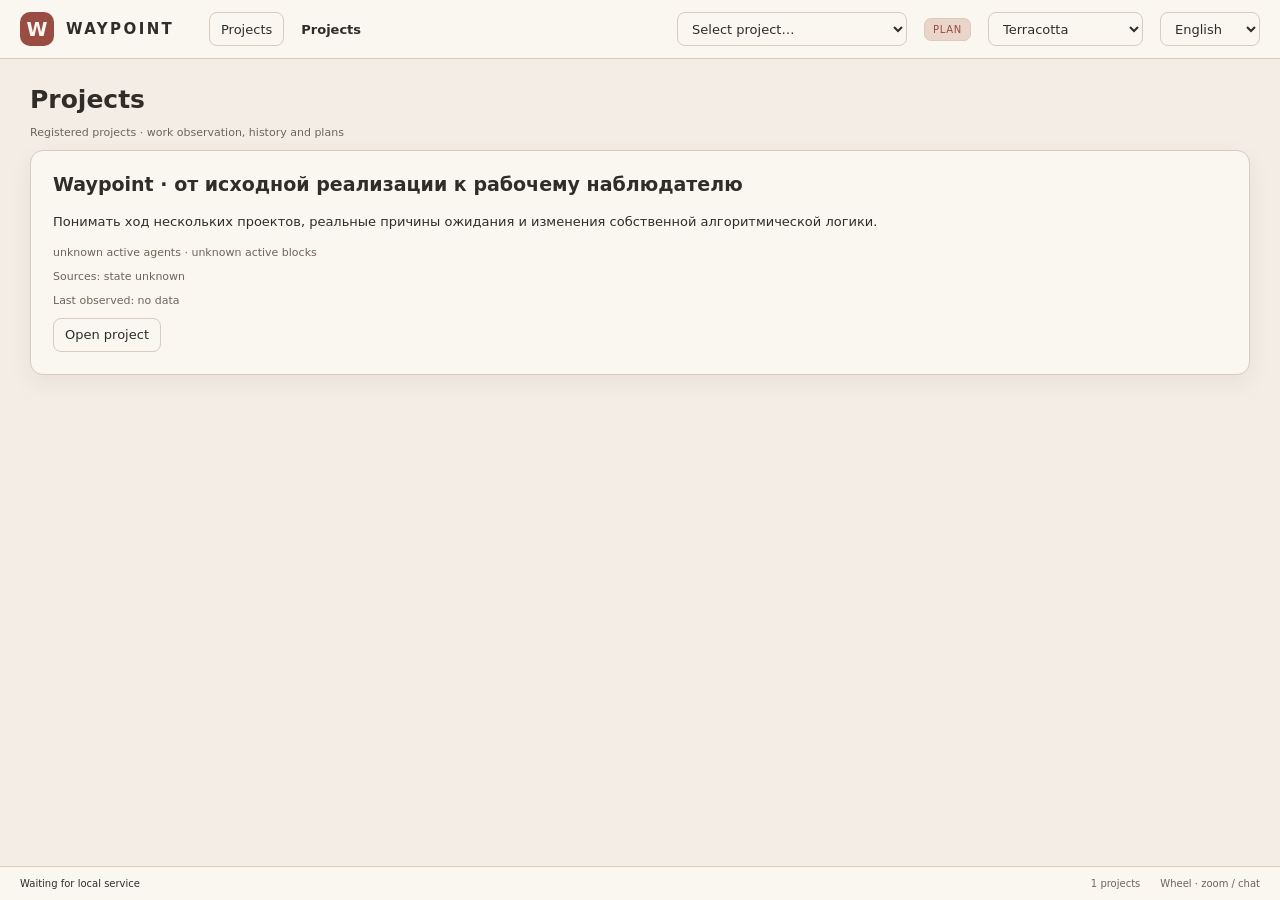
==== commit ab6d7b2d: "Add persistent English and Russian interface switch Default to English, localize UI labels and dates" ====
--- a/roadmap/PREVIEW.html
+++ b/roadmap/PREVIEW.html
@@ -1,8 +1,8 @@
 <!doctype html>
-<html lang="ru" data-theme="terracotta">
-<head><meta charset="utf-8"><meta name="viewport" content="width=device-width,initial-scale=1"><title>Waypoint · дорожная карта реализации</title><style>:root{--bg:#f3ede6;--panel:#faf6f0;--surface:#ede4db;--chat:#f5eee7;--line:#dacbbf;--text:#302c28;--muted:#71645a;--accent:#994d42;--accent-soft:#ead5ca;--pass:#3b8463;--fail:#b5373f;--wait:#958377;--shadow:0 8px 24px #4b2a1510;--node:330px;font-family:Inter,ui-sans-serif,system-ui,-apple-system,"Segoe UI",sans-serif;font-size:13px;color:var(--text);background:var(--bg)}
+<html lang="en" data-theme="terracotta">
+<head><meta charset="utf-8"><meta name="viewport" content="width=device-width,initial-scale=1"><title data-i18n="shell.title">Waypoint · Work map</title><style>:root{--bg:#f3ede6;--panel:#faf6f0;--surface:#ede4db;--chat:#f5eee7;--line:#dacbbf;--text:#302c28;--muted:#71645a;--accent:#994d42;--accent-soft:#ead5ca;--pass:#3b8463;--fail:#b5373f;--wait:#958377;--shadow:0 8px 24px #4b2a1510;--node:330px;font-family:Inter,ui-sans-serif,system-ui,-apple-system,"Segoe UI",sans-serif;font-size:13px;color:var(--text);background:var(--bg)}
 :root[data-theme=obsidian]{color-scheme:dark;--bg:#111315;--panel:#191c1f;--surface:#22262a;--chat:#202428;--line:#363c41;--text:#e7e8e6;--muted:#a5adb4;--accent:#e27068;--accent-soft:#392826;--pass:#78be9b;--fail:#ff8981;--wait:#a49b94;--shadow:0 8px 26px #0003}
-*{box-sizing:border-box}body{margin:0;height:100vh;overflow:hidden;display:flex;flex-direction:column}button,input,select{font:inherit;color:inherit}button,select,input{border:1px solid var(--line);border-radius:8px;background:var(--panel);min-height:34px}button{cursor:pointer;padding:6px 11px;transition:border-color .12s}button:hover{border-color:var(--accent);background:var(--accent-soft)}button:focus-visible,input:focus-visible,select:focus-visible{outline:2px solid var(--accent);outline-offset:2px}button:disabled{opacity:.35;cursor:default}input{padding:7px 12px;width:175px}select{padding:5px 10px;max-width:230px}a{color:var(--accent)}.muted{color:var(--muted)}.top{height:59px;flex-shrink:0;display:flex;align-items:center;gap:17px;padding:0 20px;border-bottom:1px solid var(--line);background:var(--panel)}.brand{display:flex;align-items:center;gap:12px;letter-spacing:.16em;min-width:172px;font-size:15px}.mark{letter-spacing:-.15em;background:var(--accent);color:var(--panel);height:34px;width:34px;display:grid;place-items:center;border-radius:10px;font-size:19px;padding-right:3px}.project-title{font-weight:600;flex:1}.pill{font-size:10px;letter-spacing:.07em;text-transform:uppercase;padding:5px 8px;border:1px solid var(--line);border-radius:7px;color:var(--muted)}.pill.demo{color:var(--accent);background:var(--accent-soft)}.agents-bar{display:flex;align-items:center;gap:14px;padding:11px 18px;height:96px;flex-shrink:0;border-bottom:1px solid var(--line);background:var(--bg)}.rail-title{width:167px;flex-shrink:0;font-size:10px;letter-spacing:.1em;color:var(--muted)}.rail-title span{display:block;letter-spacing:0;margin-top:5px;font-size:14px;font-weight:700;color:var(--text)}.agent-strip{display:flex;overflow:auto;gap:8px;width:100%;padding:3px}.agent-card{min-width:155px;max-width:190px;flex-shrink:0;display:flex;align-items:flex-start;text-align:left;gap:8px;padding:9px 10px;min-height:68px}.agent-code{display:inline-grid;place-items:center;font-size:10px;flex-shrink:0;border:1px solid var(--line);background:var(--accent-soft);border-radius:7px;min-width:27px;height:27px;color:var(--accent);font-weight:700}.agent-card strong{font-size:11px;display:block;margin:1px 0 4px}.agent-card small{font-size:10px;color:var(--muted);display:block;max-width:145px;overflow:hidden;white-space:nowrap;text-overflow:ellipsis}.finished{opacity:1}.finished strong{color:var(--muted)}.selected{border-color:var(--accent)!important;background:var(--accent-soft)!important}main{display:flex;flex:1;min-height:0}.orchestrators{width:192px;flex-shrink:0;border-right:1px solid var(--line);padding:18px 12px 12px;overflow:auto;display:flex;flex-direction:column}.section-label{letter-spacing:.09em;font-size:10px;color:var(--muted);margin:0 2px 13px}.orch{width:100%;margin-bottom:9px;text-align:left;padding:10px}.orch-top{display:flex;align-items:center;gap:8px}.orch strong{font-size:11px}.children{margin:8px 0 0 33px;display:flex;gap:4px;flex-wrap:wrap}.children i{font-style:normal;font-size:9px;border:1px solid var(--line);padding:2px 4px;border-radius:4px;color:var(--muted)}.outside{margin-top:18px;text-align:left}.outside span{float:right;background:var(--accent-soft);padding:0 5px;border-radius:4px}.rail-footer{margin-top:auto;padding:28px 4px 0;color:var(--muted);font-size:10px;line-height:1.7}.workspace{flex:1;min-width:0;display:flex;flex-direction:column;position:relative}.toolbar{height:57px;display:flex;align-items:center;padding:8px 16px;gap:8px;border-bottom:1px solid var(--line);background:var(--panel);flex-shrink:0}.toolbar-end{display:flex;align-items:center;gap:6px;margin-left:auto}.crumbs{display:flex;align-items:center;gap:3px;min-width:0;overflow:auto}.crumbs button{background:none;border-color:transparent;white-space:nowrap;max-width:170px;overflow:hidden;text-overflow:ellipsis}.crumbs span{color:var(--muted)}#zoom{min-width:54px;font-size:11px}#up{font-size:17px;padding:2px 10px}.viewport{flex:1;overflow:hidden;position:relative;background-image:radial-gradient(var(--line) .8px,transparent .8px);background-size:22px 22px;cursor:grab;touch-action:none}.viewport.dragging{cursor:grabbing;user-select:none}#world{position:absolute;transform-origin:0 0;will-change:transform}#edges{position:absolute;left:0;top:0;width:12000px;height:12000px;overflow:visible;pointer-events:none}.edge{fill:none;stroke:var(--wait);stroke-width:1.6;pointer-events:stroke;cursor:pointer}.edge-hit{stroke:transparent;stroke-width:18;fill:none;pointer-events:stroke;cursor:pointer}.edge.selected-edge{stroke:var(--accent);stroke-width:2.6}.edge-dot{fill:var(--panel);stroke:var(--accent);cursor:pointer;pointer-events:all}.edge-caption{fill:var(--accent);font-size:12px;text-anchor:middle;pointer-events:none}.node{position:absolute;width:var(--node);height:387px;border:1px solid var(--line);border-radius:13px;background:var(--panel);box-shadow:var(--shadow);cursor:default;transition:opacity .12s,border-color .12s}.node.highlight{border:2px solid var(--accent);box-shadow:0 0 0 6px var(--accent-soft),var(--shadow)}.node.dim{opacity:.42}.node.ghost{border-style:dashed;opacity:.76}.test-row{height:29px;border-bottom:1px solid var(--line);display:flex;align-items:center;padding:0 13px;gap:5px;border-radius:13px 13px 0 0;background:var(--surface)}.test-row button{padding:0;min-height:0;border:none;background:transparent;display:flex;align-items:center;gap:5px}.lamp{display:inline-flex;align-items:center;justify-content:center;width:11px;height:11px;border:1px solid var(--wait);border-radius:4px;color:var(--wait);font-size:8px}.lamp.passed{background:var(--pass);border-color:var(--pass);color:var(--panel)}.lamp.failed,.lamp.error{background:var(--fail);border-color:var(--fail);color:var(--panel)}.lamp.stale{opacity:.4}.test-count{font-size:10px;color:var(--muted);margin-left:auto}.node-head{display:flex;align-items:center;gap:6px;padding:13px 15px 10px;height:78px}.node-head .title{flex:1;min-width:0}.node-id{font-size:10px;color:var(--muted);letter-spacing:.05em}.node h3{margin:5px 0 0;font-size:15px;line-height:1.2;font-weight:700}.node-head button{padding:2px 7px;min-height:25px;font-size:13px}.node .messages{height:235px;overflow:auto;overscroll-behavior:contain;margin:0 12px;background:var(--surface);border-radius:9px;padding:8px;scrollbar-width:thin;scrollbar-color:var(--line) transparent;cursor:text;touch-action:pan-y}.message{padding:10px;background:var(--chat);border-radius:7px;margin-bottom:7px;font-size:13px;line-height:1.6;overflow-wrap:anywhere;white-space:pre-wrap}.message:last-child{margin-bottom:0}.message-meta{display:flex;align-items:center;gap:8px;font-size:10px;color:var(--muted);margin-bottom:6px;white-space:normal}.message-meta b{color:var(--accent);font-size:10px}.message-kind{margin-left:auto;font-size:9px;color:var(--muted)}.empty-message{height:100%;min-height:90px;display:flex;align-items:center;justify-content:center;color:var(--muted);font-size:11px;text-align:center;padding:20px;line-height:1.7}.node-status{height:43px;padding:6px 12px;display:flex;align-items:center;gap:8px}.node-status button.status-label{border:none;background:none;padding:0;min-height:22px;font-size:11px;overflow:hidden;text-overflow:ellipsis;white-space:nowrap;max-width:200px}.status-icon{width:8px;height:8px;background:var(--wait);border-radius:50%;flex-shrink:0}.status-icon.running{width:11px;height:11px;border:2px solid var(--accent-soft);border-top-color:var(--accent);background:none;animation:spin 1.1s linear infinite}.status-icon.done{background:var(--pass)}@keyframes spin{to{transform:rotate(360deg)}}.node-actors{margin-left:auto;display:flex;gap:4px}.node-actors button{padding:1px 4px;min-height:20px;max-width:35px;font-size:9px;border-radius:5px;color:var(--accent)}.node-tab{position:absolute;top:109px;height:123px;width:25px;min-height:0;padding:7px 4px;writing-mode:vertical-rl;font-size:9px;letter-spacing:.05em;background:var(--accent-soft);color:var(--muted);border:1px solid var(--line)}.node-tab.assignment{left:-26px;border-radius:6px 0 0 6px;transform:rotate(180deg)}.node-tab.acceptance{right:-26px;border-radius:0 6px 6px 0}.node .show-all{font-size:10px;min-height:25px;padding:3px 8px;margin-top:4px}.overview .messages{visibility:hidden}.overview .node{box-shadow:none}.overview .node:after{content:'⋯';position:absolute;top:175px;left:150px;font-size:25px;color:var(--muted)}.overview .node-tab{display:none}.map-note{position:absolute;bottom:15px;left:20px;font-size:11px;color:var(--muted);max-width:650px;background:var(--panel);padding:6px 10px;border-radius:6px;pointer-events:none}#empty{position:absolute;inset:80px 25px;pointer-events:none;color:var(--muted)}.inspector{position:absolute;right:0;top:57px;bottom:0;width:385px;background:var(--panel);border-left:1px solid var(--line);box-shadow:-12px 0 35px #0001;z-index:20;display:flex;flex-direction:column}.inspector[hidden]{display:none}.inspector>header{display:flex;align-items:flex-start;justify-content:space-between;padding:20px 20px 12px}.inspector header span{font-size:11px;color:var(--muted)}.inspector h2{margin:7px 0 4px;font-size:19px;line-height:1.3}.inspector #tabs{display:flex;gap:0;border-bottom:1px solid var(--line);padding:0 14px;overflow:auto}.inspector #tabs button{border:none;border-radius:0;white-space:nowrap;background:transparent;font-size:11px;padding:10px 7px;min-height:38px;border-bottom:2px solid transparent}.inspector #tabs button.current{border-bottom-color:var(--accent);color:var(--accent)}#inspector-body{overflow:auto;overscroll-behavior:contain;padding:18px 20px;line-height:1.7}#inspector-body h4{font-size:11px;color:var(--muted);margin:18px 0 7px}#inspector-body h4:first-child{margin-top:0}.prose{white-space:pre-wrap;overflow-wrap:anywhere;font-size:12px}.criterion{padding:9px 0;border-bottom:1px solid var(--line);font-size:12px;display:flex;gap:10px}.criterion b{font-size:10px;color:var(--muted);min-width:28px}.result-block{padding:13px;background:var(--surface);border-radius:9px;margin-bottom:12px;white-space:pre-wrap;font-size:12px}.related{display:block;width:100%;text-align:left;margin-bottom:7px;font-size:12px}.result-tag{font-size:10px;color:var(--muted);display:block;margin-top:5px}.diff-row{padding:10px;border:1px solid var(--line);border-radius:7px;margin-bottom:8px;font-size:11px;overflow-wrap:anywhere}.diff-row code{display:block;color:var(--accent);margin-bottom:5px}.diff-row pre{white-space:pre-wrap;margin:4px 0;font:inherit}.checkline{display:flex;align-items:center;gap:9px;padding:10px 0;border-bottom:1px solid var(--line);font-size:12px}.checkline small{display:block;color:var(--muted);font-size:10px}footer{height:34px;display:flex;align-items:center;gap:20px;padding:0 20px;border-top:1px solid var(--line);background:var(--panel);font-size:10px;flex-shrink:0}footer #summary{margin-left:auto;color:var(--muted)}footer button{min-height:22px;padding:1px 7px;font-size:10px}#notice{position:fixed;left:50%;bottom:50px;transform:translateX(-50%);background:var(--text);color:var(--panel);padding:11px 16px;z-index:99;border-radius:10px;max-width:80vw;font-size:12px}.small-note{font-size:11px;color:var(--muted)}.progress-hint{display:block;font-size:10px;color:var(--muted);padding:9px}.source-warning{color:var(--fail)!important}.version-note{color:var(--accent);font-size:10px}.more{width:100%;margin:8px 0}.modal-empty{padding:20px;color:var(--muted)}#reset-selection{white-space:nowrap}@media(max-width:1100px){.project-title{display:none}.orchestrators{width:154px}.rail-title{width:128px}.brand{min-width:134px}.toolbar{padding:8px}.toolbar input{width:110px}.inspector{width:340px}.toolbar-end{gap:3px}}@media(max-width:760px){.orchestrators{display:none}.rail-title{display:none}.top{padding:0 10px;gap:8px}.brand{min-width:auto}.brand strong{display:none}.top select{max-width:160px}.toolbar #search{display:none}.inspector{width:min(100%,385px)}.crumbs button{max-width:95px}.toolbar #version{max-width:83px}.toolbar #full{display:none}footer .muted{display:none}}
+*{box-sizing:border-box}body{margin:0;height:100vh;overflow:hidden;display:flex;flex-direction:column}button,input,select{font:inherit;color:inherit}button,select,input{border:1px solid var(--line);border-radius:8px;background:var(--panel);min-height:34px}button{cursor:pointer;padding:6px 11px;transition:border-color .12s}button:hover{border-color:var(--accent);background:var(--accent-soft)}button:focus-visible,input:focus-visible,select:focus-visible{outline:2px solid var(--accent);outline-offset:2px}button:disabled{opacity:.35;cursor:default}input{padding:7px 12px;width:175px}select{padding:5px 10px;max-width:230px}a{color:var(--accent)}.muted{color:var(--muted)}.top{height:59px;flex-shrink:0;display:flex;align-items:center;gap:17px;padding:0 20px;border-bottom:1px solid var(--line);background:var(--panel)}.brand{display:flex;align-items:center;gap:12px;letter-spacing:.16em;min-width:172px;font-size:15px}.mark{letter-spacing:-.15em;background:var(--accent);color:var(--panel);height:34px;width:34px;display:grid;place-items:center;border-radius:10px;font-size:19px;padding-right:3px}.project-title{font-weight:600;flex:1}.pill{font-size:10px;letter-spacing:.07em;text-transform:uppercase;padding:5px 8px;border:1px solid var(--line);border-radius:7px;color:var(--muted)}.pill.demo{color:var(--accent);background:var(--accent-soft)}.agents-bar{display:flex;align-items:center;gap:14px;padding:11px 18px;height:96px;flex-shrink:0;border-bottom:1px solid var(--line);background:var(--bg)}.rail-title{width:167px;flex-shrink:0;font-size:10px;letter-spacing:.1em;color:var(--muted)}.rail-title #active-count{display:block;letter-spacing:0;margin-top:5px;font-size:14px;font-weight:700;color:var(--text)}.agent-strip{display:flex;overflow:auto;gap:8px;width:100%;padding:3px}.agent-card{min-width:155px;max-width:190px;flex-shrink:0;display:flex;align-items:flex-start;text-align:left;gap:8px;padding:9px 10px;min-height:68px}.agent-code{display:inline-grid;place-items:center;font-size:10px;flex-shrink:0;border:1px solid var(--line);background:var(--accent-soft);border-radius:7px;min-width:27px;height:27px;color:var(--accent);font-weight:700}.agent-card strong{font-size:11px;display:block;margin:1px 0 4px}.agent-card small{font-size:10px;color:var(--muted);display:block;max-width:145px;overflow:hidden;white-space:nowrap;text-overflow:ellipsis}.finished{opacity:1}.finished strong{color:var(--muted)}.selected{border-color:var(--accent)!important;background:var(--accent-soft)!important}main{display:flex;flex:1;min-height:0}.orchestrators{width:192px;flex-shrink:0;border-right:1px solid var(--line);padding:18px 12px 12px;overflow:auto;display:flex;flex-direction:column}.section-label{letter-spacing:.09em;font-size:10px;color:var(--muted);margin:0 2px 13px}.orch{width:100%;margin-bottom:9px;text-align:left;padding:10px}.orch-top{display:flex;align-items:center;gap:8px}.orch strong{font-size:11px}.children{margin:8px 0 0 33px;display:flex;gap:4px;flex-wrap:wrap}.children i{font-style:normal;font-size:9px;border:1px solid var(--line);padding:2px 4px;border-radius:4px;color:var(--muted)}.outside{margin-top:18px;text-align:left}.outside #outside-count{float:right;background:var(--accent-soft);padding:0 5px;border-radius:4px}.rail-footer{margin-top:auto;padding:28px 4px 0;color:var(--muted);font-size:10px;line-height:1.7}.workspace{flex:1;min-width:0;display:flex;flex-direction:column;position:relative}.toolbar{height:57px;display:flex;align-items:center;padding:8px 16px;gap:8px;border-bottom:1px solid var(--line);background:var(--panel);flex-shrink:0}.toolbar-end{display:flex;align-items:center;gap:6px;margin-left:auto}.crumbs{display:flex;align-items:center;gap:3px;min-width:0;overflow:auto}.crumbs button{background:none;border-color:transparent;white-space:nowrap;max-width:170px;overflow:hidden;text-overflow:ellipsis}.crumbs span{color:var(--muted)}#zoom{min-width:54px;font-size:11px}#up{font-size:17px;padding:2px 10px}.viewport{flex:1;overflow:hidden;position:relative;background-image:radial-gradient(var(--line) .8px,transparent .8px);background-size:22px 22px;cursor:grab;touch-action:none}.viewport.dragging{cursor:grabbing;user-select:none}#world{position:absolute;transform-origin:0 0;will-change:transform}#edges{position:absolute;left:0;top:0;width:12000px;height:12000px;overflow:visible;pointer-events:none}.edge{fill:none;stroke:var(--wait);stroke-width:1.6;pointer-events:stroke;cursor:pointer}.edge-hit{stroke:transparent;stroke-width:18;fill:none;pointer-events:stroke;cursor:pointer}.edge.selected-edge{stroke:var(--accent);stroke-width:2.6}.edge-dot{fill:var(--panel);stroke:var(--accent);cursor:pointer;pointer-events:all}.edge-caption{fill:var(--accent);font-size:12px;text-anchor:middle;pointer-events:none}.node{position:absolute;width:var(--node);height:387px;border:1px solid var(--line);border-radius:13px;background:var(--panel);box-shadow:var(--shadow);cursor:default;transition:opacity .12s,border-color .12s}.node.highlight{border:2px solid var(--accent);box-shadow:0 0 0 6px var(--accent-soft),var(--shadow)}.node.dim{opacity:.42}.node.ghost{border-style:dashed;opacity:.76}.test-row{height:29px;border-bottom:1px solid var(--line);display:flex;align-items:center;padding:0 13px;gap:5px;border-radius:13px 13px 0 0;background:var(--surface)}.test-row button{padding:0;min-height:0;border:none;background:transparent;display:flex;align-items:center;gap:5px}.lamp{display:inline-flex;align-items:center;justify-content:center;width:11px;height:11px;border:1px solid var(--wait);border-radius:4px;color:var(--wait);font-size:8px}.lamp.passed{background:var(--pass);border-color:var(--pass);color:var(--panel)}.lamp.failed,.lamp.error{background:var(--fail);border-color:var(--fail);color:var(--panel)}.lamp.stale{opacity:.4}.test-count{font-size:10px;color:var(--muted);margin-left:auto}.node-head{display:flex;align-items:center;gap:6px;padding:13px 15px 10px;height:78px}.node-head .title{flex:1;min-width:0}.node-id{font-size:10px;color:var(--muted);letter-spacing:.05em}.node h3{margin:5px 0 0;font-size:15px;line-height:1.2;font-weight:700}.node-head button{padding:2px 7px;min-height:25px;font-size:13px}.node .messages{height:235px;overflow:auto;overscroll-behavior:contain;margin:0 12px;background:var(--surface);border-radius:9px;padding:8px;scrollbar-width:thin;scrollbar-color:var(--line) transparent;cursor:text;touch-action:pan-y}.message{padding:10px;background:var(--chat);border-radius:7px;margin-bottom:7px;font-size:13px;line-height:1.6;overflow-wrap:anywhere;white-space:pre-wrap}.message:last-child{margin-bottom:0}.message-meta{display:flex;align-items:center;gap:8px;font-size:10px;color:var(--muted);margin-bottom:6px;white-space:normal}.message-meta b{color:var(--accent);font-size:10px}.message-kind{margin-left:auto;font-size:9px;color:var(--muted)}.empty-message{height:100%;min-height:90px;display:flex;align-items:center;justify-content:center;color:var(--muted);font-size:11px;text-align:center;padding:20px;line-height:1.7}.node-status{height:43px;padding:6px 12px;display:flex;align-items:center;gap:8px}.node-status button.status-label{border:none;background:none;padding:0;min-height:22px;font-size:11px;overflow:hidden;text-overflow:ellipsis;white-space:nowrap;max-width:200px}.status-icon{width:8px;height:8px;background:var(--wait);border-radius:50%;flex-shrink:0}.status-icon.running{width:11px;height:11px;border:2px solid var(--accent-soft);border-top-color:var(--accent);background:none;animation:spin 1.1s linear infinite}.status-icon.done{background:var(--pass)}@keyframes spin{to{transform:rotate(360deg)}}.node-actors{margin-left:auto;display:flex;gap:4px}.node-actors button{padding:1px 4px;min-height:20px;max-width:35px;font-size:9px;border-radius:5px;color:var(--accent)}.node-tab{position:absolute;top:109px;height:123px;width:25px;min-height:0;padding:7px 4px;writing-mode:vertical-rl;font-size:9px;letter-spacing:.05em;background:var(--accent-soft);color:var(--muted);border:1px solid var(--line)}.node-tab.assignment{left:-26px;border-radius:6px 0 0 6px;transform:rotate(180deg)}.node-tab.acceptance{right:-26px;border-radius:0 6px 6px 0}.node .show-all{font-size:10px;min-height:25px;padding:3px 8px;margin-top:4px}.overview .messages{visibility:hidden}.overview .node{box-shadow:none}.overview .node:after{content:'⋯';position:absolute;top:175px;left:150px;font-size:25px;color:var(--muted)}.overview .node-tab{display:none}.map-note{position:absolute;bottom:15px;left:20px;font-size:11px;color:var(--muted);max-width:650px;background:var(--panel);padding:6px 10px;border-radius:6px;pointer-events:none}#empty{position:absolute;inset:80px 25px;pointer-events:none;color:var(--muted)}.inspector{position:absolute;right:0;top:57px;bottom:0;width:385px;background:var(--panel);border-left:1px solid var(--line);box-shadow:-12px 0 35px #0001;z-index:20;display:flex;flex-direction:column}.inspector[hidden]{display:none}.inspector>header{display:flex;align-items:flex-start;justify-content:space-between;padding:20px 20px 12px}.inspector header span{font-size:11px;color:var(--muted)}.inspector h2{margin:7px 0 4px;font-size:19px;line-height:1.3}.inspector #tabs{display:flex;gap:0;border-bottom:1px solid var(--line);padding:0 14px;overflow:auto}.inspector #tabs button{border:none;border-radius:0;white-space:nowrap;background:transparent;font-size:11px;padding:10px 7px;min-height:38px;border-bottom:2px solid transparent}.inspector #tabs button.current{border-bottom-color:var(--accent);color:var(--accent)}#inspector-body{overflow:auto;overscroll-behavior:contain;padding:18px 20px;line-height:1.7}#inspector-body h4{font-size:11px;color:var(--muted);margin:18px 0 7px}#inspector-body h4:first-child{margin-top:0}.prose{white-space:pre-wrap;overflow-wrap:anywhere;font-size:12px}.criterion{padding:9px 0;border-bottom:1px solid var(--line);font-size:12px;display:flex;gap:10px}.criterion b{font-size:10px;color:var(--muted);min-width:28px}.result-block{padding:13px;background:var(--surface);border-radius:9px;margin-bottom:12px;white-space:pre-wrap;font-size:12px}.related{display:block;width:100%;text-align:left;margin-bottom:7px;font-size:12px}.result-tag{font-size:10px;color:var(--muted);display:block;margin-top:5px}.diff-row{padding:10px;border:1px solid var(--line);border-radius:7px;margin-bottom:8px;font-size:11px;overflow-wrap:anywhere}.diff-row code{display:block;color:var(--accent);margin-bottom:5px}.diff-row pre{white-space:pre-wrap;margin:4px 0;font:inherit}.checkline{display:flex;align-items:center;gap:9px;padding:10px 0;border-bottom:1px solid var(--line);font-size:12px}.checkline small{display:block;color:var(--muted);font-size:10px}footer{height:34px;display:flex;align-items:center;gap:20px;padding:0 20px;border-top:1px solid var(--line);background:var(--panel);font-size:10px;flex-shrink:0}footer #summary{margin-left:auto;color:var(--muted)}footer button{min-height:22px;padding:1px 7px;font-size:10px}#notice{position:fixed;left:50%;bottom:50px;transform:translateX(-50%);background:var(--text);color:var(--panel);padding:11px 16px;z-index:99;border-radius:10px;max-width:80vw;font-size:12px}.small-note{font-size:11px;color:var(--muted)}.progress-hint{display:block;font-size:10px;color:var(--muted);padding:9px}.source-warning{color:var(--fail)!important}.version-note{color:var(--accent);font-size:10px}.more{width:100%;margin:8px 0}.modal-empty{padding:20px;color:var(--muted)}#reset-selection{white-space:nowrap}@media(max-width:1100px){.project-title{display:none}.orchestrators{width:154px}.rail-title{width:128px}.brand{min-width:134px}.toolbar{padding:8px}.toolbar input{width:110px}.inspector{width:340px}.toolbar-end{gap:3px}}@media(max-width:760px){.orchestrators{display:none}.rail-title{display:none}.top{padding:0 10px;gap:8px}.brand{min-width:auto}.brand strong{display:none}.top select{max-width:160px}.toolbar #search{display:none}.inspector{width:min(100%,385px)}.crumbs button{max-width:95px}.toolbar #version{max-width:83px}.toolbar #full{display:none}footer .muted{display:none}}
 /* Reader state belongs to each window; notifications never resize its 235px chat. */
 .messages,#inspector-body{overflow-anchor:none}.new-messages{position:absolute;right:21px;top:306px;z-index:2;max-width:calc(100% - 42px);min-height:28px;padding:4px 9px;font-size:10px;background:var(--panel);color:var(--accent);border-color:var(--accent);box-shadow:var(--shadow)}.new-messages[hidden],.older-messages[hidden]{display:none}.inspector-latest{position:sticky;top:auto;bottom:0;right:auto;max-width:100%;margin:9px 0 0}.copy-id{font-size:10px;min-height:26px;margin-bottom:10px}.message-origin{display:block;max-width:100%;overflow-wrap:anywhere;font-size:9px;color:var(--muted);margin-top:3px}.cross-scope{position:absolute;left:15px;top:12px;display:flex;flex-direction:column;gap:4px;max-width:310px;max-height:140px;overflow:auto;z-index:3}.scope-link{font-size:10px;min-height:25px;text-align:left;background:var(--panel)}.title[role=button]{cursor:pointer}.title[role=button]:focus-visible{outline:2px solid var(--accent);outline-offset:3px;border-radius:4px}.inspector-messages{min-height:60px}.inspector .scope-toggle{font-size:11px}
 /* Shared N03 view host. Semantic test failures retain their own tokens and symbols. */
@@ -21,82 +21,249 @@
 .dependency-history-warning{border-left:3px solid var(--wait);padding:1px 12px;margin:12px 0}.dependency-history-warning h4{font-size:12px}
 
 .edge-order{stroke-dasharray:7 5}.edge-context{font-size:10px;fill:var(--muted);paint-order:stroke;stroke:var(--bg);stroke-width:4px;pointer-events:none}
-</style><script>window.WAYPOINT_DEMO={"current": "v-cb2b8eebd7c84ea0", "versions": [{"version": "v-cb2b8eebd7c84ea0", "ordinal": 1, "parent": null, "hash": "87287d0180f84c02a643d1ef214349a004101ab2455f24095e9787df7e935bfe", "at": "2026-10-17T13:44:39.019009+00:00"}], "states": {"v-cb2b8eebd7c84ea0": {"version": "v-cb2b8eebd7c84ea0", "ordinal": 1, "parent": null, "at": "2026-10-17T13:44:39.019009+00:00", "hash": "87287d0180f84c02a643d1ef214349a004101ab2455f24095e9787df7e935bfe", "plan": {"edges": {"E-WPT-C01--WPT-C02": {"from": "WPT-C01", "label": "Требует результата", "to": "WPT-C02"}, "E-WPT-C01--WPT-C03": {"from": "WPT-C01", "label": "Требует результата", "to": "WPT-C03"}, "E-WPT-C01--WPT-C04": {"from": "WPT-C01", "label": "Требует результата", "to": "WPT-C04"}, "E-WPT-C01--WPT-R00": {"from": "WPT-C01", "label": "Требует результата", "to": "WPT-R00"}, "E-WPT-C02--WPT-R00": {"from": "WPT-C02", "label": "Требует результата", "to": "WPT-R00"}, "E-WPT-C03--WPT-R00": {"from": "WPT-C03", "label": "Требует результата", "to": "WPT-R00"}, "E-WPT-C04--WPT-R00": {"from": "WPT-C04", "label": "Требует результата", "to": "WPT-R00"}, "E-WPT-C05--WPT-C07": {"from": "WPT-C05", "label": "Требует результата", "to": "WPT-C07"}, "E-WPT-C05.1--WPT-C05.2": {"from": "WPT-C05.1", "label": "Требует результата", "to": "WPT-C05.2"}, "E-WPT-C05.2--WPT-C05.3": {"from": "WPT-C05.2", "label": "Требует результата", "to": "WPT-C05.3"}, "E-WPT-C05.3--WPT-C05.4": {"from": "WPT-C05.3", "label": "Требует результата", "to": "WPT-C05.4"}, "E-WPT-C05.3--WPT-C06.3": {"from": "WPT-C05.3", "label": "Требует результата", "to": "WPT-C06.3"}, "E-WPT-C06--WPT-C07": {"from": "WPT-C06", "label": "Требует результата", "to": "WPT-C07"}, "E-WPT-C06.1--WPT-C06.2": {"from": "WPT-C06.1", "label": "Требует результата", "to": "WPT-C06.2"}, "E-WPT-C06.2--WPT-C06.3": {"from": "WPT-C06.2", "label": "Требует результата", "to": "WPT-C06.3"}, "E-WPT-C07.1--WPT-C07.2": {"from": "WPT-C07.1", "label": "Требует результата", "to": "WPT-C07.2"}, "E-WPT-C07.1--WPT-C07.3": {"from": "WPT-C07.1", "label": "Требует результата", "to": "WPT-C07.3"}, "E-WPT-C07.2--WPT-C07.4": {"from": "WPT-C07.2", "label": "Требует результата", "to": "WPT-C07.4"}, "E-WPT-C07.3--WPT-C07.4": {"from": "WPT-C07.3", "label": "Требует результата", "to": "WPT-C07.4"}, "E-WPT-R00--WPT-C05": {"from": "WPT-R00", "label": "Требует результата", "to": "WPT-C05"}, "E-WPT-R00--WPT-C06": {"from": "WPT-R00", "label": "Требует результата", "to": "WPT-C06"}, "WPT-N02-FIX-TO-N08-FIX": {"from": "WPT-N02-FIX", "to": "WPT-N08-FIX", "x_observability": {"condition": {"output_id": "O-FIXED", "revision": 1, "workspace": "project"}, "phase": "finish", "relation": "requires", "target_scope": "node", "why": "Для завершения совместной приёмки нужен проверенный результат этого исправления."}}, "WPT-N03-FIX-TO-N08-FIX": {"from": "WPT-N03-FIX", "to": "WPT-N08-FIX", "x_observability": {"condition": {"output_id": "O-FIXED", "revision": 1, "workspace": "project"}, "phase": "finish", "relation": "requires", "target_scope": "node", "why": "Для завершения совместной приёмки нужен проверенный результат этого исправления."}}, "WPT-N04-FIX-TO-N08-FIX": {"from": "WPT-N04-FIX", "to": "WPT-N08-FIX", "x_observability": {"condition": {"output_id": "O-FIXED", "revision": 1, "workspace": "project"}, "phase": "finish", "relation": "requires", "target_scope": "node", "why": "Для завершения совместной приёмки нужен проверенный результат этого исправления."}}, "WPT-N05-FIX-TO-N08-FIX": {"from": "WPT-N05-FIX", "to": "WPT-N08-FIX", "x_observability": {"condition": {"output_id": "O-FIXED", "revision": 1, "workspace": "project"}, "phase": "finish", "relation": "requires", "target_scope": "node", "why": "Для завершения совместной приёмки нужен проверенный результат этого исправления."}}, "WPT-N07-FIX-TO-N08-FIX": {"from": "WPT-N07-FIX", "to": "WPT-N08-FIX", "x_observability": {"condition": {"output_id": "O-FIXED", "revision": 1, "workspace": "project"}, "phase": "finish", "relation": "requires", "target_scope": "node", "why": "Для завершения совместной приёмки нужен проверенный результат этого исправления."}}, "WPT-NEXT-E-01": {"from": "WPT-N00", "to": "WPT-N01", "x_observability": {"condition": {"output_id": "O-BASE", "revision": 1, "workspace": "consumer"}, "phase": "start", "relation": "requires", "target_scope": "node", "why": "Нужны актуальные исходники, известная схема данных и безопасный экспорт для совместимой миграции."}}, "WPT-NEXT-E-02": {"from": "WPT-N01", "to": "WPT-N02", "x_observability": {"condition": {"output_id": "O-PROFILE", "revision": 1, "workspace": "consumer"}, "phase": "start", "relation": "requires", "target_scope": "node", "why": "Нужны согласованные поля профиля, совместимые схемы и фикстуры, а не предположения разных исполнителей."}}, "WPT-NEXT-E-03": {"from": "WPT-N01", "to": "WPT-N03", "x_observability": {"condition": {"output_id": "O-PROFILE", "revision": 1, "workspace": "consumer"}, "phase": "start", "relation": "requires", "target_scope": "node", "why": "Нужны согласованные поля профиля, совместимые схемы и фикстуры, а не предположения разных исполнителей."}}, "WPT-NEXT-E-04": {"from": "WPT-N01", "to": "WPT-N04", "x_observability": {"condition": {"output_id": "O-PROFILE", "revision": 1, "workspace": "consumer"}, "phase": "start", "relation": "requires", "target_scope": "node", "why": "Нужны согласованные поля профиля, совместимые схемы и фикстуры, а не предположения разных исполнителей."}}, "WPT-NEXT-E-05": {"from": "WPT-N01", "to": "WPT-N05", "x_observability": {"condition": {"output_id": "O-PROFILE", "revision": 1, "workspace": "consumer"}, "phase": "start", "relation": "requires", "target_scope": "node", "why": "Нужны согласованные поля профиля, совместимые схемы и фикстуры, а не предположения разных исполнителей."}}, "WPT-NEXT-E-06": {"from": "WPT-N00", "to": "WPT-N06", "x_observability": {"condition": {"output_id": "O-BASE", "revision": 1, "workspace": "consumer"}, "phase": "start", "relation": "requires", "target_scope": "node", "why": "Для правки реестра тем нужны актуальные UI-файлы и сохранённые референсы; новый профиль описаний не является её блокером."}}, "WPT-NEXT-E-07": {"from": "WPT-N01", "to": "WPT-N07", "x_observability": {"condition": {"output_id": "O-PROFILE", "revision": 1, "workspace": "consumer"}, "phase": "start", "relation": "requires", "target_scope": "node", "why": "Нужны согласованные поля профиля, совместимые схемы и фикстуры, а не предположения разных исполнителей."}}, "WPT-NEXT-E-08": {"from": "WPT-N02", "to": "WPT-N03", "x_observability": {"condition": {"output_id": "O-DEPS", "revision": 1, "workspace": "consumer"}, "phase": "finish", "relation": "requires", "target_scope": "node", "why": "Окончательное отображение блокеров должно читать общий вычисленный результат, а не второй UI-алгоритм."}}, "WPT-NEXT-E-09": {"from": "WPT-N02", "to": "WPT-N08", "x_observability": {"condition": {"output_id": "O-DEPS", "revision": 1, "workspace": "consumer"}, "phase": "start", "relation": "requires", "target_scope": "node", "why": "Нужен готовый результат этой ветки для сквозной проверки единой функциональной версии."}}, "WPT-NEXT-E-10": {"from": "WPT-N03", "to": "WPT-N08", "x_observability": {"condition": {"output_id": "O-UX", "revision": 1, "workspace": "consumer"}, "phase": "start", "relation": "requires", "target_scope": "node", "why": "Нужен готовый результат этой ветки для сквозной проверки единой функциональной версии."}}, "WPT-NEXT-E-11": {"from": "WPT-N04", "to": "WPT-N08", "x_observability": {"condition": {"output_id": "O-FILTERS", "revision": 1, "workspace": "consumer"}, "phase": "start", "relation": "requires", "target_scope": "node", "why": "Нужен готовый результат этой ветки для сквозной проверки единой функциональной версии."}}, "WPT-NEXT-E-12": {"from": "WPT-N05", "to": "WPT-N08", "x_observability": {"condition": {"output_id": "O-ALGORITHMS", "revision": 1, "workspace": "consumer"}, "phase": "start", "relation": "requires", "target_scope": "node", "why": "Нужен готовый результат этой ветки для сквозной проверки единой функциональной версии."}}, "WPT-NEXT-E-13": {"from": "WPT-N06", "to": "WPT-N08", "x_observability": {"condition": {"output_id": "O-THEMES", "revision": 1, "workspace": "consumer"}, "phase": "start", "relation": "requires", "target_scope": "node", "why": "Нужен готовый результат этой ветки для сквозной проверки единой функциональной версии."}}, "WPT-NEXT-E-14": {"from": "WPT-N07", "to": "WPT-N08", "x_observability": {"condition": {"output_id": "O-AUTHORING", "revision": 1, "workspace": "consumer"}, "phase": "start", "relation": "requires", "target_scope": "node", "why": "Нужен готовый результат этой ветки для сквозной проверки единой функциональной версии."}}, "WPT-NEXT-E-15": {"from": "WPT-N06", "to": "WPT-N09", "x_observability": {"condition": {"output_id": "O-THEMES", "revision": 1, "workspace": "consumer"}, "phase": "start", "relation": "requires", "target_scope": "node", "why": "Третья тема подключается к реализованному общему реестру."}}, "WPT-NEXT-E-16": {"from": "WPT-INPUT-T3", "to": "WPT-N09", "x_observability": {"condition": {"output_id": "O-REF", "revision": 1, "workspace": "consumer"}, "phase": "start", "relation": "requires", "target_scope": "node", "why": "Без выбранного референса нельзя честно реализовать именно третье оформление."}}, "WPT-NEXT-E-17": {"from": "WPT-N08", "to": "WPT-N09", "x_observability": {"condition": {"output_id": "O-INTEGRATED", "revision": 1, "workspace": "consumer"}, "phase": "finish", "relation": "requires", "target_scope": "node", "why": "Окончательная приёмка темы проверяет её в собранном приложении, а не только в изолированной палитре."}}}, "nodes": {"WPT-BASE": {"acceptance": {"A-01": {"text": "Исходный архив совпадает с указанным SHA-256 и файловым манифестом."}, "A-02": {"text": "DONE относится к поставке исходников; целевая установка и живая приёмка не приписаны этой группе."}}, "assignment": "C01–C04 уже написаны в завершённом дизайн-пакете. Это основание следующих работ, не новая очередь реализации. Раскрой блок для границ каждого результата.\n\nТочное чтение (пути от roadmap/):\n../waypoint/evidence/RESULTS.md\n../waypoint/SESSION.json", "layout": {"x": 70, "y": 400}, "parent": null, "source_refs": [{"label": "evidence/RESULTS.md", "uri": "../waypoint/evidence/RESULTS.md"}, {"label": "SESSION.json", "uri": "../waypoint/SESSION.json"}], "tests": {}, "title": "Поставленная исходная база", "x_observability": {"intent": {"change": "Использовать существующие части как основу следующих изменений, сохранив идентификаторы и данные.", "context": "В проект уже переданы ядро, адаптер, браузерный интерфейс и инструменты.", "summary": "Поставленная основа наблюдателя"}}, "x_roadmap": {"avoid_paths": [], "eligible_alternative": null, "escalation": "", "kind": "group", "owned_paths": [], "preferred_executor": "NONE", "read_set": [{"label": "evidence/RESULTS.md", "uri": "../waypoint/evidence/RESULTS.md"}, {"label": "SESSION.json", "uri": "../waypoint/SESSION.json"}], "safe_alternate_work": "", "source_capsule": null, "wave": null}}, "WPT-C01": {"acceptance": {"A-01": {"text": "Перечисленные исходники присутствуют и сохраняются как стартовая база."}, "A-02": {"text": "Свидетельства прочитаны в их настоящем объёме: локальные тесты/макеты не заменяют живую приёмку."}}, "assignment": "Переиспользовать готовый исходный результат «Local domain, plan and event contracts». Не заказывать повторную реализацию этого объёма. Остаточные целевые доработки перечислены в C05–C07.\n\nТочное чтение (пути от roadmap/):\n../waypoint/design/WORK_PACKETS.md — раздел WPT-C01\n../waypoint/evidence/RESULTS.md", "layout": {"x": 80, "y": 80}, "parent": "WPT-BASE", "source_refs": [{"label": "design/WORK_PACKETS.md", "section": "WPT-C01", "uri": "../waypoint/design/WORK_PACKETS.md"}, {"label": "evidence/RESULTS.md", "uri": "../waypoint/evidence/RESULTS.md"}], "tests": {}, "title": "Ядро, хранилище и API", "x_observability": {"algorithm_refs": ["ALG-MERGE"], "intent": {"change": "Сохранить версионную карту, неизменяемый журнал и совместимый API с защищённым доступом.", "context": "План и наблюдения должны переживать повторную доставку и перезапуск.", "summary": "Хранить карту и историю надёжно"}}, "x_roadmap": {"avoid_paths": [], "delivered_source": {"design_session_id": "WAYPOINT-DESIGN-20261016-1312895b", "evidence": "../waypoint/evidence/RESULTS.md", "paths": ["waypoint/domain.py", "waypoint/store.py", "waypoint/server.py", "waypoint/security.py", "waypoint/spool.py", "waypoint/client.py", "schemas/", "tests/test_core.py"], "state": "SOURCE_DELIVERED", "target_acceptance": "NOT_RUN"}, "eligible_alternative": null, "escalation": "", "kind": "source", "owned_paths": [], "preferred_executor": "NONE", "read_set": [{"label": "design/WORK_PACKETS.md", "section": "WPT-C01", "uri": "../waypoint/design/WORK_PACKETS.md"}, {"label": "evidence/RESULTS.md", "uri": "../waypoint/evidence/RESULTS.md"}], "safe_alternate_work": "", "source_capsule": "WPT-C01", "wave": null}}, "WPT-C02": {"acceptance": {"A-01": {"text": "Перечисленные исходники присутствуют и сохраняются как стартовая база."}, "A-02": {"text": "Свидетельства прочитаны в их настоящем объёме: локальные тесты/макеты не заменяют живую приёмку."}}, "assignment": "Переиспользовать готовый исходный результат «Observed native source reference». Не заказывать повторную реализацию этого объёма. Остаточные целевые доработки перечислены в C05–C07.\n\nТочное чтение (пути от roadmap/):\n../waypoint/design/WORK_PACKETS.md — раздел WPT-C02\n../waypoint/evidence/RESULTS.md", "layout": {"x": 610, "y": 80}, "parent": "WPT-BASE", "source_refs": [{"label": "design/WORK_PACKETS.md", "section": "WPT-C02", "uri": "../waypoint/design/WORK_PACKETS.md"}, {"label": "evidence/RESULTS.md", "uri": "../waypoint/evidence/RESULTS.md"}], "tests": {}, "title": "Исходный адаптер Codex", "x_observability": {"intent": {"change": "Преобразовывать доступные факты в наблюдения Waypoint, сохраняя происхождение и отсутствие данных.", "context": "Источник сообщает об агентах и сообщениях через собственные артефакты Codex.", "summary": "Получать события Codex"}}, "x_roadmap": {"avoid_paths": [], "delivered_source": {"design_session_id": "WAYPOINT-DESIGN-20261016-1312895b", "evidence": "../waypoint/evidence/RESULTS.md", "paths": ["waypoint/adapters/", "waypoint/collector.py", "tests/test_adapters.py"], "state": "SOURCE_DELIVERED", "target_acceptance": "NOT_RUN"}, "eligible_alternative": null, "escalation": "", "kind": "source", "owned_paths": [], "preferred_executor": "NONE", "read_set": [{"label": "design/WORK_PACKETS.md", "section": "WPT-C02", "uri": "../waypoint/design/WORK_PACKETS.md"}, {"label": "evidence/RESULTS.md", "uri": "../waypoint/evidence/RESULTS.md"}], "safe_alternate_work": "", "source_capsule": "WPT-C02", "wave": null}}, "WPT-C03": {"acceptance": {"A-01": {"text": "Перечисленные исходники присутствуют и сохраняются как стартовая база."}, "A-02": {"text": "Свидетельства прочитаны в их настоящем объёме: локальные тесты/макеты не заменяют живую приёмку."}}, "assignment": "Переиспользовать готовый исходный результат «Shared visual reader base». Не заказывать повторную реализацию этого объёма. Остаточные целевые доработки перечислены в C05–C07.\n\nТочное чтение (пути от roadmap/):\n../waypoint/design/WORK_PACKETS.md — раздел WPT-C03\n../waypoint/evidence/RESULTS.md", "layout": {"x": 610, "y": 630}, "parent": "WPT-BASE", "source_refs": [{"label": "design/WORK_PACKETS.md", "section": "WPT-C03", "uri": "../waypoint/design/WORK_PACKETS.md"}, {"label": "evidence/RESULTS.md", "uri": "../waypoint/evidence/RESULTS.md"}], "tests": {}, "title": "Браузерный читатель карты", "x_observability": {"intent": {"change": "Показывать вложенную карту и инспектор существующих событий без управления исполнителем.", "context": "Владельцу нужен наглядный доступ от блока к агентам и сообщениям.", "summary": "Читать работу на карте"}}, "x_roadmap": {"avoid_paths": [], "delivered_source": {"design_session_id": "WAYPOINT-DESIGN-20261016-1312895b", "evidence": "../waypoint/evidence/RESULTS.md", "paths": ["waypoint/web/", "waypoint/demo.py", "tests/browser_check.py"], "state": "SOURCE_DELIVERED", "target_acceptance": "NOT_RUN"}, "eligible_alternative": null, "escalation": "", "kind": "source", "owned_paths": [], "preferred_executor": "NONE", "read_set": [{"label": "design/WORK_PACKETS.md", "section": "WPT-C03", "uri": "../waypoint/design/WORK_PACKETS.md"}, {"label": "evidence/RESULTS.md", "uri": "../waypoint/evidence/RESULTS.md"}], "safe_alternate_work": "", "source_capsule": "WPT-C03", "wave": null}}, "WPT-C04": {"acceptance": {"A-01": {"text": "Перечисленные исходники присутствуют и сохраняются как стартовая база."}, "A-02": {"text": "Свидетельства прочитаны в их настоящем объёме: локальные тесты/макеты не заменяют живую приёмку."}}, "assignment": "Переиспользовать готовый исходный результат «Low-overhead agent workflow and handoff». Не заказывать повторную реализацию этого объёма. Остаточные целевые доработки перечислены в C05–C07.\n\nТочное чтение (пути от roadmap/):\n../waypoint/design/WORK_PACKETS.md — раздел WPT-C04\n../waypoint/evidence/RESULTS.md", "layout": {"x": 80, "y": 630}, "parent": "WPT-BASE", "source_refs": [{"label": "design/WORK_PACKETS.md", "section": "WPT-C04", "uri": "../waypoint/design/WORK_PACKETS.md"}, {"label": "evidence/RESULTS.md", "uri": "../waypoint/evidence/RESULTS.md"}], "tests": {}, "title": "CLI, скилы и передача", "x_observability": {"algorithm_refs": ["ALG-MERGE"], "intent": {"change": "Дать CLI, проектные инструкции и переносимый формат с сохранением идентификаторов.", "context": "Дорожную карту нужно переносить между автором и локальным наблюдателем.", "summary": "Передавать карты и подключать инструменты"}}, "x_roadmap": {"avoid_paths": [], "delivered_source": {"design_session_id": "WAYPOINT-DESIGN-20261016-1312895b", "evidence": "../waypoint/evidence/RESULTS.md", "paths": ["waypoint/cli.py", "skills/", "design/OPERATIONS.md"], "state": "SOURCE_DELIVERED", "target_acceptance": "NOT_RUN"}, "eligible_alternative": null, "escalation": "", "kind": "source", "owned_paths": [], "preferred_executor": "NONE", "read_set": [{"label": "design/WORK_PACKETS.md", "section": "WPT-C04", "uri": "../waypoint/design/WORK_PACKETS.md"}, {"label": "evidence/RESULTS.md", "uri": "../waypoint/evidence/RESULTS.md"}], "safe_alternate_work": "", "source_capsule": "WPT-C04", "wave": null}}, "WPT-C05": {"acceptance": {"A-01": {"text": "Установленный профиль и отдельный payload.id подтверждены; общий session_id не склеивает агентов."}, "A-02": {"text": "Источник не получает команды запуска/остановки/resume/approval; сбой Waypoint не останавливает Codex."}, "A-03": {"text": "Старые и неоднозначные сообщения не присваиваются новому focus; подтверждение ревизии не опережает durable commit."}, "A-04": {"text": "C06 получает индексированный и совместимый read-контракт; ограничения живой проверки явно возвращены."}}, "assignment": "Довести существующий адаптер до проверенного приёма живых событий и точного связывания с блоками. IPC и JSONL остаются входами одного Store/API/UI.\n\nРабота:\n1. Выполнить C05.1–C05.4, сохраняя исходные алгоритмы дизайна: verified caller binding, watermark, indexed normalization, coalescing и durable acknowledgement.\n2. Единолично владеть изменениями Store/API/миграции, включая индекс item_targets для C06. Передать потребителю проверенный read-контракт; не позволять двум веткам менять store.py одновременно.\n3. Проверить свой новый адаптер на естественной активности существующего Codex, а не повторять весь P00–P11 и не запускать новый App Server вместо владельца.\n\nОбласть изменений: waypoint/adapters/; waypoint/collector.py; waypoint/store.py (единственный писатель); waypoint/server.py (только необходимый совместимый read-контракт); waypoint/cli.py (только verified binding seam); tests/test_adapters.py; tests/test_core.py (атрибуция/индекс/миграция).\n\nНе изменять: waypoint/web/; tests/browser_check.py; Глобальные настройки и управление реальным Codex.\n\nТочное чтение (пути от roadmap/):\n../waypoint/design/WORK_PACKETS.md — раздел WPT-C05\n../waypoint/design/IMPLEMENTATION_MAP.md — раздел Required hardening\n../waypoint/design/CONTRACTS.md — раздел 1. Identity; 4. Observation; 5. Attribution; 7. Private IPC\n../waypoint/design/ACCEPTANCE.md — раздел Target sequence\n\nРежим MIXED. Предпочтительный исполнитель: CODEX. Исполнитель выбирает безопасный порядок внутри согласованного участка; назначение не сделано.\n\nОстановить только затронутое действие и эскалировать: профиль несовместим или неизвестна идентичность вызывающего агента; сохранить доказательство, не угадывать и не строить второй observer.\n\nПри ожидании: пока естественное событие не пришло — локальные контрактные проверки C05.2/C05.3; C06.1/C06.2 могут идти независимо.", "layout": {"x": 1220, "y": 100}, "parent": null, "source_refs": [{"label": "design/WORK_PACKETS.md", "section": "WPT-C05", "uri": "../waypoint/design/WORK_PACKETS.md"}, {"label": "design/IMPLEMENTATION_MAP.md", "section": "Required hardening", "uri": "../waypoint/design/IMPLEMENTATION_MAP.md"}, {"label": "design/CONTRACTS.md", "section": "1. Identity; 4. Observation; 5. Attribution; 7. Private IPC", "uri": "../waypoint/design/CONTRACTS.md"}, {"label": "design/ACCEPTANCE.md", "section": "Target sequence", "uri": "../waypoint/design/ACCEPTANCE.md"}], "tests": {"T-01": {"evidence_level": "contract + target", "invalidated_by": "Binding, watermark, merge источников, schema metadata.", "label": "Идентичность и атрибуция", "procedure": "Фокус до/после hydration, straddling item, одинаковый session_id у разных payload.id. Сверка исторического и живого источника без выдачи fixtures за live."}, "T-02": {"evidence_level": "component", "invalidated_by": "Normalizer, patch parser, store transaction, cursor или coalescing.", "label": "Поток и приём в БД", "procedure": "Повтор/пропуск/конфликт revision, отказ sink, reconnect и terminal flush; receipt после транзакции."}, "T-03": {"evidence_level": "live target", "invalidated_by": "Версия расширения, профиль IPC, runtime config или адаптер.", "label": "Целевая естественная активность", "procedure": "Одна или несколько реальных операций совпадают по ID/типу/тексту локально; в отчёте только безопасные равенства и типы."}}, "title": "Живой источник и точные привязки", "x_observability": {"intent": {"change": "Наблюдать текущих исполнителей и доставлять их события без потери или подмены истории.", "context": "Живой источник требует точных идентификаторов, привязок и восстановления.", "summary": "Связать Waypoint с действующим Codex"}}, "x_roadmap": {"avoid_paths": ["waypoint/web/", "tests/browser_check.py", "Глобальные настройки и управление реальным Codex"], "eligible_alternative": null, "escalation": "профиль несовместим или неизвестна идентичность вызывающего агента; сохранить доказательство, не угадывать и не строить второй observer.", "kind": "packet", "owned_paths": ["waypoint/adapters/", "waypoint/collector.py", "waypoint/store.py (единственный писатель)", "waypoint/server.py (только необходимый совместимый read-контракт)", "waypoint/cli.py (только verified binding seam)", "tests/test_adapters.py", "tests/test_core.py (атрибуция/индекс/миграция)"], "preferred_executor": "CODEX", "read_set": [{"label": "design/WORK_PACKETS.md", "section": "WPT-C05", "uri": "../waypoint/design/WORK_PACKETS.md"}, {"label": "design/IMPLEMENTATION_MAP.md", "section": "Required hardening", "uri": "../waypoint/design/IMPLEMENTATION_MAP.md"}, {"label": "design/CONTRACTS.md", "section": "1. Identity; 4. Observation; 5. Attribution; 7. Private IPC", "uri": "../waypoint/design/CONTRACTS.md"}, {"label": "design/ACCEPTANCE.md", "section": "Target sequence", "uri": "../waypoint/design/ACCEPTANCE.md"}], "safe_alternate_work": "пока естественное событие не пришло — локальные контрактные проверки C05.2/C05.3; C06.1/C06.2 могут идти независимо.", "source_capsule": "WPT-C05", "wave": "RW-01"}}, "WPT-C05.1": {"acceptance": {"A-01": {"text": "Разные payload.id с одним session_id остаются разными агентами."}, "A-02": {"text": "Две области и ребро могут быть связаны с одним исполнителем; область может быть общей."}, "A-03": {"text": "Старое сообщение не получает текущий focus после позднего импорта; исправление item.link сохраняет историю."}}, "assignment": "Связать редкий focus-сигнал с настоящим отдельным исполнителем и границей уже наблюдённых сообщений.\n\nРабота:\n1. Использовать payload.id, parent_thread_id, agent_path и forked_from_id по отдельности. Сопоставить native caller в текущем клиенте; не наследовать WP_AGENT родителя вслепую.\n2. Зафиксировать committed revision/item watermark при scope.set. Уже связанные items сохраняют цель; историческая hydration и неоднозначное пересечение focus остаются непривязанными до явного item.link.\n3. Сохранить node/edge many-to-many, пустой scope и неизвестные block ID как допустимые наблюдения; нельзя превращать focus в эксклюзивный lock.\n\nОбласть изменений: waypoint/cli.py (привязка); waypoint/collector.py (source boundary); waypoint/store.py (атрибуция); tests/test_core.py.\n\nНе изменять: web assets.\n\nТочное чтение (пути от roadmap/):\n../waypoint/design/IMPLEMENTATION_MAP.md — раздел Required hardening\n../waypoint/design/CONTRACTS.md — раздел 5. Attribution\n../waypoint/waypoint/cli.py\n../waypoint/waypoint/store.py\n../waypoint/tests/test_core.py\n\nРежим MIXED. Предпочтительный исполнитель: CODEX. Исполнитель выбирает безопасный порядок внутри согласованного участка; назначение не сделано.\n\nПри ожидании: продолжить локальную проверку атрибуции; неизвестный caller не маскировать удобным ID.", "layout": {"x": 80, "y": 80}, "parent": "WPT-C05", "source_refs": [{"label": "design/IMPLEMENTATION_MAP.md", "section": "Required hardening", "uri": "../waypoint/design/IMPLEMENTATION_MAP.md"}, {"label": "design/CONTRACTS.md", "section": "5. Attribution", "uri": "../waypoint/design/CONTRACTS.md"}, {"label": "waypoint/cli.py", "uri": "../waypoint/waypoint/cli.py"}, {"label": "waypoint/store.py", "uri": "../waypoint/waypoint/store.py"}, {"label": "tests/test_core.py", "uri": "../waypoint/tests/test_core.py"}], "tests": {"T-01": {"evidence_level": "contract", "invalidated_by": "cli binding, scope projection, native watermark.", "label": "Граничные сообщения", "procedure": "Добавить к существующим focus/historical тестам подтверждённый watermark, поздний сигнал и неоднозначную границу."}}, "title": "Исполнитель и граница рабочего участка", "x_observability": {"intent": {"change": "Сопоставлять собственную идентичность исполнителя с явной границей его рабочего участка.", "context": "Родительский процесс и подагент могут работать одновременно в разных блоках.", "summary": "Определять исполнителя и участок работы"}}, "x_roadmap": {"avoid_paths": ["web assets"], "eligible_alternative": null, "escalation": "", "kind": "stage", "owned_paths": ["waypoint/cli.py (привязка)", "waypoint/collector.py (source boundary)", "waypoint/store.py (атрибуция)", "tests/test_core.py"], "preferred_executor": "CODEX", "read_set": [{"label": "design/IMPLEMENTATION_MAP.md", "section": "Required hardening", "uri": "../waypoint/design/IMPLEMENTATION_MAP.md"}, {"label": "design/CONTRACTS.md", "section": "5. Attribution", "uri": "../waypoint/design/CONTRACTS.md"}, {"label": "waypoint/cli.py", "uri": "../waypoint/waypoint/cli.py"}, {"label": "waypoint/store.py", "uri": "../waypoint/waypoint/store.py"}, {"label": "tests/test_core.py", "uri": "../waypoint/tests/test_core.py"}], "safe_alternate_work": "продолжить локальную проверку атрибуции; неизвестный caller не маскировать удобным ID.", "source_capsule": "WPT-C05", "wave": null}}, "WPT-C05.2": {"acceptance": {"A-01": {"text": "Один patch одного item не вызывает обход всей истории в нормальном случае."}, "A-02": {"text": "Одинаковый повтор идемпотентен; конфликт одинаковой ревизии и gap различимы, не скрыты."}, "A-03": {"text": "Отключение sink оставляет источник неполностью подтверждённым; replay не создаёт вторую переписку."}, "A-04": {"text": "Terminal update не теряется из-за coalescing; защитные лимиты измерены и описаны без фиктивного SLA."}}, "assignment": "Довести нормализацию уже реализованного IPC-потока, не сканируя полный длинный диалог на каждой правке.\n\nРабота:\n1. Первый snapshot индексирует известные history roots и item paths. Patch нормализует только dirty items; изменение контейнера инвалидирует только его поддерево.\n2. Неизвестная структурная правка даёт ограниченный rebuild нужного root и диагностику. Хранить ограниченный cache (revision, change hash): точный повтор без эффекта, другая правка на той же ревизии — resync.\n3. Объединять промежуточные текстовые ревизии в малом настраиваемом интервале; terminal flush немедленно. Текст не пересказывать моделью.\n4. Подтверждать source revision после всех необходимых записей/проекций/cursor в БД; ошибка sink не продвигает acknowledgement. Большой snapshot до финального барьера остаётся hydrating.\n\nОбласть изменений: waypoint/adapters/; waypoint/collector.py; tests/test_adapters.py.\n\nНе изменять: web assets.\n\nТочное чтение (пути от roadmap/):\n../waypoint/design/IMPLEMENTATION_MAP.md — раздел Required hardening; Recent-revision consistency\n../waypoint/waypoint/adapters/patches.py\n../waypoint/waypoint/adapters/codex.py\n../waypoint/waypoint/adapters/ipc.py\n../waypoint/waypoint/collector.py\n../waypoint/tests/test_adapters.py\n\nРежим MIXED. Предпочтительный исполнитель: CODEX. Исполнитель выбирает безопасный порядок внутри согласованного участка; назначение не сделано.", "layout": {"x": 80, "y": 650}, "parent": "WPT-C05", "source_refs": [{"label": "design/IMPLEMENTATION_MAP.md", "section": "Required hardening; Recent-revision consistency", "uri": "../waypoint/design/IMPLEMENTATION_MAP.md"}, {"label": "waypoint/adapters/patches.py", "uri": "../waypoint/waypoint/adapters/patches.py"}, {"label": "waypoint/adapters/codex.py", "uri": "../waypoint/waypoint/adapters/codex.py"}, {"label": "waypoint/adapters/ipc.py", "uri": "../waypoint/waypoint/adapters/ipc.py"}, {"label": "waypoint/collector.py", "uri": "../waypoint/waypoint/collector.py"}, {"label": "tests/test_adapters.py", "uri": "../waypoint/tests/test_adapters.py"}], "tests": {"T-01": {"evidence_level": "component + limited live", "invalidated_by": "Parser/index/coalescing/ack boundary.", "label": "Patch, cache, coalescing, commit", "procedure": "Локальный synthetic Unix peer: точные/конфликтующие повторы, gap, terminal flush и искусственный отказ sink; затем один естественный live patch."}}, "title": "Инкрементальный поток и durable receipt", "x_observability": {"intent": {"change": "Читать источник инкрементально и сохранять подтверждения доставки вместе с курсором.", "context": "Повторная доставка и перезапуск не должны терять или дублировать факты.", "summary": "Доставлять поток с восстановлением"}}, "x_roadmap": {"avoid_paths": ["web assets"], "eligible_alternative": null, "escalation": "", "kind": "stage", "owned_paths": ["waypoint/adapters/", "waypoint/collector.py", "tests/test_adapters.py"], "preferred_executor": "CODEX", "read_set": [{"label": "design/IMPLEMENTATION_MAP.md", "section": "Required hardening; Recent-revision consistency", "uri": "../waypoint/design/IMPLEMENTATION_MAP.md"}, {"label": "waypoint/adapters/patches.py", "uri": "../waypoint/waypoint/adapters/patches.py"}, {"label": "waypoint/adapters/codex.py", "uri": "../waypoint/waypoint/adapters/codex.py"}, {"label": "waypoint/adapters/ipc.py", "uri": "../waypoint/waypoint/adapters/ipc.py"}, {"label": "waypoint/collector.py", "uri": "../waypoint/waypoint/collector.py"}, {"label": "tests/test_adapters.py", "uri": "../waypoint/tests/test_adapters.py"}], "safe_alternate_work": "", "source_capsule": "WPT-C05", "wave": null}}, "WPT-C05.3": {"acceptance": {"A-01": {"text": "Откат транзакции не оставляет индекс и проекцию в разных состояниях."}, "A-02": {"text": "Поиск по блоку/ребру/потомкам не сканирует тела всех сообщений."}, "A-03": {"text": "Позднее item.link и reopen/rebuild восстанавливают тот же порядок и набор связей."}, "A-04": {"text": "Контракт принят C06 до его насыщенных интеграционных измерений."}}, "assignment": "Ввести выбранный дизайном индекс item_targets и передать C06 совместимый контракт чтения; это общая точка интеграции с единственным писателем.\n\nРабота:\n1. Добавить явную миграцию item_targets(project,agent,item,target_kind,target_id,first_seq); обновлять индекс в одной транзакции с item projection и item.link.\n2. Выбирать цели до загрузки тел сообщений; descendant IDs разбивать на ограниченные SQL-порции и объединять по first_seq. Не вводить зависимость от необязательных SQLite JSON-функций.\n3. Зафиксировать cursor/порядок/revision read-ответов для C06; сохранить существующие routes. Если требуется обратно совместимое дополнительное поле — обновить schema/документ и сообщить интегратору.\n\nОбласть изменений: waypoint/store.py; waypoint/server.py (совместимые read поля); Миграция БД и её тесты (новые при необходимости); schemas/ (только синхронизация с изменённым контрактом).\n\nНе изменять: waypoint/web/.\n\nТочное чтение (пути от roadmap/):\n../waypoint/design/IMPLEMENTATION_MAP.md — раздел Required completion\n../waypoint/waypoint/store.py\n../waypoint/waypoint/server.py\n../waypoint/design/CONTRACTS.md — раздел 6. Read API\n../waypoint/tests/test_core.py\n\nРежим MIXED. Предпочтительный исполнитель: CODEX. Исполнитель выбирает безопасный порядок внутри согласованного участка; назначение не сделано.\n\nПри ожидании: передать C06 контракт и fixture; не ждать окончания всей C05 ради независимой UI-подготовки.", "layout": {"x": 620, "y": 650}, "parent": "WPT-C05", "source_refs": [{"label": "design/IMPLEMENTATION_MAP.md", "section": "Required completion", "uri": "../waypoint/design/IMPLEMENTATION_MAP.md"}, {"label": "waypoint/store.py", "uri": "../waypoint/waypoint/store.py"}, {"label": "waypoint/server.py", "uri": "../waypoint/waypoint/server.py"}, {"label": "design/CONTRACTS.md", "section": "6. Read API", "uri": "../waypoint/design/CONTRACTS.md"}, {"label": "tests/test_core.py", "uri": "../waypoint/tests/test_core.py"}], "tests": {"T-01": {"evidence_level": "database + contract", "invalidated_by": "Schema migration, indexed query, item link, pagination.", "label": "Индекс и миграция", "procedure": "БД из предыдущей schema → миграция → query/link/reopen/rebuild; сравнение с ожидаемыми связями и порядок по first_seq."}}, "title": "Индекс сообщений и граница read API", "x_observability": {"algorithm_refs": ["ALG-PAGE"], "intent": {"change": "Индексировать привязки и выдавать устойчивые страницы без повторов и произвольного ограничения истории.", "context": "Одно сообщение может относиться к нескольким блокам, включая потомков.", "summary": "Находить сообщения по привязкам"}}, "x_roadmap": {"avoid_paths": ["waypoint/web/"], "eligible_alternative": null, "escalation": "", "kind": "stage", "owned_paths": ["waypoint/store.py", "waypoint/server.py (совместимые read поля)", "Миграция БД и её тесты (новые при необходимости)", "schemas/ (только синхронизация с изменённым контрактом)"], "preferred_executor": "CODEX", "read_set": [{"label": "design/IMPLEMENTATION_MAP.md", "section": "Required completion", "uri": "../waypoint/design/IMPLEMENTATION_MAP.md"}, {"label": "waypoint/store.py", "uri": "../waypoint/waypoint/store.py"}, {"label": "waypoint/server.py", "uri": "../waypoint/waypoint/server.py"}, {"label": "design/CONTRACTS.md", "section": "6. Read API", "uri": "../waypoint/design/CONTRACTS.md"}, {"label": "tests/test_core.py", "uri": "../waypoint/tests/test_core.py"}], "safe_alternate_work": "передать C06 контракт и fixture; не ждать окончания всей C05 ради независимой UI-подготовки.", "source_capsule": "WPT-C05", "wave": null}}, "WPT-C05.4": {"acceptance": {"A-01": {"text": "Совпадение сообщения/действия подтверждено на новой реализации без пересказа и новых turns ради счётчика."}, "A-02": {"text": "Ни одна отправленная команда не управляет исполнителем; закрытие Waypoint не завершает детей."}, "A-03": {"text": "Непроверенные жизненные циклы явно названы; в возврате нет реальных текстов/секретов."}}, "assignment": "Проверить не старые пробы, а текущую реализацию на существующей выбранной сессии.\n\nРабота:\n1. Соединиться с тем же фактическим owner IPC; установить allowlist и закрыть свои подписки после опыта. Историю читать только в выбранном семействе.\n2. Локально сравнить доступный native message/tool и результат карты. Различить активного родителя и исторических потомков; не выдавать прошлое дерево за одновременный live-run.\n3. Прервать только observer/свой socket и проверить продолжение Codex, health, resync и восстановление receipt. Зафиксировать payload sizes и реально измеренную задержку с n.\n\nОбласть изменений: Тесты нового адаптера; Приватные диагностики и безопасный отчёт C05.\n\nНе изменять: Чужие процессы и их execution state.\n\nТочное чтение (пути от roadmap/):\n../waypoint/design/ACCEPTANCE.md — раздел Target sequence\n../waypoint/design/OPERATIONS.md — раздел Remaining target acceptance\n../waypoint/sources/feasibility-evidence-v3.zip\n\nРежим MIXED. Предпочтительный исполнитель: CODEX. Исполнитель выбирает безопасный порядок внутри согласованного участка; назначение не сделано.\n\nОстановить только затронутое действие и эскалировать: нужный реальный случай не возник: NOT_RUN для этого утверждения; запросить узкий опыт только если он нужен для обещаемой возможности.", "layout": {"x": 1160, "y": 650}, "parent": "WPT-C05", "source_refs": [{"label": "design/ACCEPTANCE.md", "section": "Target sequence", "uri": "../waypoint/design/ACCEPTANCE.md"}, {"label": "design/OPERATIONS.md", "section": "Remaining target acceptance", "uri": "../waypoint/design/OPERATIONS.md"}, {"label": "Только при конкретной непонятной детали P09", "uri": "../waypoint/sources/feasibility-evidence-v3.zip"}], "tests": {"T-01": {"evidence_level": "live target", "invalidated_by": "Нативный профиль, parser/collector/binding, источник/версия расширения.", "label": "Реальный owner и восстановление", "procedure": "Провести target steps 2–5 из ACCEPTANCE.md; переиспользовать сохраняющее применимость свидетельство в C07, не повторять ради ритуала."}}, "title": "Проверка нового адаптера на Codex", "x_observability": {"intent": {"change": "Сверить реальные идентификаторы, сообщения и связи с доступными фактами работающего Codex.", "context": "Модельные фикстуры не доказывают подключение к текущей сессии.", "summary": "Проверить источник на настоящем Codex"}}, "x_roadmap": {"avoid_paths": ["Чужие процессы и их execution state"], "eligible_alternative": null, "escalation": "нужный реальный случай не возник: NOT_RUN для этого утверждения; запросить узкий опыт только если он нужен для обещаемой возможности.", "kind": "stage", "owned_paths": ["Тесты нового адаптера", "Приватные диагностики и безопасный отчёт C05"], "preferred_executor": "CODEX", "read_set": [{"label": "design/ACCEPTANCE.md", "section": "Target sequence", "uri": "../waypoint/design/ACCEPTANCE.md"}, {"label": "design/OPERATIONS.md", "section": "Remaining target acceptance", "uri": "../waypoint/design/OPERATIONS.md"}, {"label": "Только при конкретной непонятной детали P09", "uri": "../waypoint/sources/feasibility-evidence-v3.zip"}], "safe_alternate_work": "", "source_capsule": "WPT-C05", "wave": null}}, "WPT-C06": {"acceptance": {"A-01": {"text": "Текущий чат и открытый инспектор обновляются без потери выбранного места и выделения текста."}, "A-02": {"text": "Навигация через три уровня и возврат к родителю восстанавливают camera; нет неработающих декоративных breadcrumbs."}, "A-03": {"text": "Перерисовываются затронутые элементы; насыщенная карта измерена на целевой машине."}, "A-04": {"text": "Показанный статус, тесты и health независимы; UI не диктует агенту приёмку и маршрут."}}, "assignment": "Довести общий браузерный клиент до удобного чтения живых сообщений и больших карт, не меняя архитектуру и не добавляя управление агентами.\n\nРабота:\n1. Выполнить C06.1–C06.3. UI-подготовка C06.1/C06.2 может идти рядом с C05 на стабильном API/fixtures.\n2. Не менять store.py/server.py из frontend-ветки. Индексированные запросы и изменения общего контракта получает от C05.3; только насыщенная C06.3 ждёт эту границу.\n3. Сохранить 235px или больше на масштабе чтения, темы Терракота/Обсидиан и быстрый доступ к заданию/приёмке.\n\nОбласть изменений: waypoint/web/; tests/browser_check.py; UI/performance fixtures (новые при необходимости).\n\nНе изменять: waypoint/store.py; waypoint/server.py; waypoint/collector.py; waypoint/adapters/.\n\nТочное чтение (пути от roadmap/):\n../waypoint/design/WORK_PACKETS.md — раздел WPT-C06\n../waypoint/design/IMPLEMENTATION_MAP.md — раздел Required completion\n../waypoint/design/ARCHITECTURE.md — раздел 8. UI contract\n../waypoint/waypoint/web/app.js\n../waypoint/waypoint/web/style.css\n../waypoint/tests/browser_check.py\n\nРежим MIXED. Предпочтительный исполнитель: CODEX. Изолированная Chat/Pro-подготовка UI допустима в MIXED при отдельном владении файлами. Если её результата нет, Codex продолжает этот же пакет; не ждёт обязательной капсулы и не создаёт второй интерфейс.\n\nОстановить только затронутое действие и эскалировать: общий API нужно изменить: передать конкретный контракт C05/интегратору до записи; при browser policy denial не обходить запрет.\n\nПри ожидании: пока C05.3 не принят — C06.1/C06.2 и проверка fixtures, но не объявления production-производительности.", "layout": {"x": 1220, "y": 760}, "parent": null, "source_refs": [{"label": "design/WORK_PACKETS.md", "section": "WPT-C06", "uri": "../waypoint/design/WORK_PACKETS.md"}, {"label": "design/IMPLEMENTATION_MAP.md", "section": "Required completion", "uri": "../waypoint/design/IMPLEMENTATION_MAP.md"}, {"label": "design/ARCHITECTURE.md", "section": "8. UI contract", "uri": "../waypoint/design/ARCHITECTURE.md"}, {"label": "waypoint/web/app.js", "uri": "../waypoint/waypoint/web/app.js"}, {"label": "waypoint/web/style.css", "uri": "../waypoint/waypoint/web/style.css"}, {"label": "tests/browser_check.py", "uri": "../waypoint/tests/browser_check.py"}], "tests": {"T-01": {"evidence_level": "browser integration", "invalidated_by": "Состояние читателя, DOM patching, messages query.", "label": "Поток и позиция чтения", "procedure": "Настоящие события локального сервиса обновляют карточку/инспектор; старое окно остаётся на месте, новый текст обозначен."}, "T-02": {"evidence_level": "browser input", "invalidated_by": "UI handlers, размеры узла, маршрутизация браузера.", "label": "Навигация и две темы", "procedure": "Три уровня, ↑, предки, browser back, pan/zoom/chat wheel и выделение текста."}, "T-03": {"evidence_level": "target measurement", "invalidated_by": "Layout, virtualization, indexed query или среда.", "label": "Насыщенная карта", "procedure": "100/300 репрезентативных карточек с реальной плотностью чатов/рёбер, долгий поток; machine/DOM/sample count фиксируются."}}, "title": "Непрерывное чтение живой карты", "x_observability": {"intent": {"change": "Обновлять нужные части интерфейса, сохраняя место чтения и доступ к вложенным исполнителям.", "context": "Во время чтения приходят новые сообщения и меняются состояния.", "summary": "Читать живую карту непрерывно"}}, "x_roadmap": {"avoid_paths": ["waypoint/store.py", "waypoint/server.py", "waypoint/collector.py", "waypoint/adapters/"], "eligible_alternative": "Изолированная Chat/Pro-подготовка UI допустима в MIXED при отдельном владении файлами. Если её результата нет, Codex продолжает этот же пакет; не ждёт обязательной капсулы и не создаёт второй интерфейс.", "escalation": "общий API нужно изменить: передать конкретный контракт C05/интегратору до записи; при browser policy denial не обходить запрет.", "kind": "packet", "owned_paths": ["waypoint/web/", "tests/browser_check.py", "UI/performance fixtures (новые при необходимости)"], "preferred_executor": "CODEX", "read_set": [{"label": "design/WORK_PACKETS.md", "section": "WPT-C06", "uri": "../waypoint/design/WORK_PACKETS.md"}, {"label": "design/IMPLEMENTATION_MAP.md", "section": "Required completion", "uri": "../waypoint/design/IMPLEMENTATION_MAP.md"}, {"label": "design/ARCHITECTURE.md", "section": "8. UI contract", "uri": "../waypoint/design/ARCHITECTURE.md"}, {"label": "waypoint/web/app.js", "uri": "../waypoint/waypoint/web/app.js"}, {"label": "waypoint/web/style.css", "uri": "../waypoint/waypoint/web/style.css"}, {"label": "tests/browser_check.py", "uri": "../waypoint/tests/browser_check.py"}], "safe_alternate_work": "пока C05.3 не принят — C06.1/C06.2 и проверка fixtures, но не объявления production-производительности.", "source_capsule": "WPT-C06", "wave": "RW-01"}}, "WPT-C06.1": {"acceptance": {"A-01": {"text": "Открытый инспектор видит новое сообщение без повторного открытия."}, "A-02": {"text": "Чтение старых строк не перескакивает; возврат к хвосту явный."}, "A-03": {"text": "Фильтр потомков не копирует тексты и не выдаёт их за прямые сообщения родителя."}}, "assignment": "Отделить данные потока от положения читателя в каждом окне сообщений.\n\nРабота:\n1. Хранить per-node/per-inspector read window. Внизу — следовать новым данным; выше — сохранять окно/scroll и показывать небольшой индикатор новых сообщений.\n2. Обновлять revisions существующих items и добавлять новые без потери текстового выделения. Не разворачивать 500 DOM-строк в каждом узле.\n3. Дать переключатель parent+descendants / direct-only и корректно сбрасывать scope при выборе другого узла, не смешивая переписки.\n\nОбласть изменений: waypoint/web/app.js; tests/browser_check.py; UI fixtures.\n\nНе изменять: store.py/server.py.\n\nТочное чтение (пути от roadmap/):\n../waypoint/design/IMPLEMENTATION_MAP.md — раздел Required completion\n../waypoint/waypoint/web/app.js\n../waypoint/tests/browser_check.py\n../waypoint/design/CONTRACTS.md — раздел 6. Read API\n\nРежим MIXED. Предпочтительный исполнитель: CODEX or CHAT-PREPARATION. Исполнитель выбирает безопасный порядок внутри согласованного участка; назначение не сделано.", "layout": {"x": 80, "y": 80}, "parent": "WPT-C06", "source_refs": [{"label": "design/IMPLEMENTATION_MAP.md", "section": "Required completion", "uri": "../waypoint/design/IMPLEMENTATION_MAP.md"}, {"label": "waypoint/web/app.js", "uri": "../waypoint/waypoint/web/app.js"}, {"label": "tests/browser_check.py", "uri": "../waypoint/tests/browser_check.py"}, {"label": "design/CONTRACTS.md", "section": "6. Read API", "uri": "../waypoint/design/CONTRACTS.md"}], "tests": {"T-01": {"evidence_level": "browser", "invalidated_by": "Reader state, keyed item rendering, pagination.", "label": "Read windows", "procedure": "Fixture поток с append и revision: позиция сверху/снизу, инспектор, direct/deep. Затем тот же опыт через локальный HTTP."}}, "title": "Чат и инспектор без прыжков прокрутки", "x_observability": {"algorithm_refs": ["ALG-READ"], "intent": {"change": "Согласовывать сообщения по устойчивой идентичности и показывать новые записи отдельно.", "context": "Новые сообщения могут сдвинуть старый текст или выделение при копировании.", "summary": "Сохранить место чтения сообщений"}}, "x_roadmap": {"avoid_paths": ["store.py/server.py"], "eligible_alternative": null, "escalation": "", "kind": "stage", "owned_paths": ["waypoint/web/app.js", "tests/browser_check.py", "UI fixtures"], "preferred_executor": "CODEX or CHAT-PREPARATION", "read_set": [{"label": "design/IMPLEMENTATION_MAP.md", "section": "Required completion", "uri": "../waypoint/design/IMPLEMENTATION_MAP.md"}, {"label": "waypoint/web/app.js", "uri": "../waypoint/waypoint/web/app.js"}, {"label": "tests/browser_check.py", "uri": "../waypoint/tests/browser_check.py"}, {"label": "design/CONTRACTS.md", "section": "6. Read API", "uri": "../waypoint/design/CONTRACTS.md"}], "safe_alternate_work": "", "source_capsule": "WPT-C06", "wave": null}}, "WPT-C06.2": {"acceptance": {"A-01": {"text": "Правка одного item не пересоздаёт всю видимую карту и все чаты."}, "A-02": {"text": "Переходы вниз/вверх не теряют масштаб, положение и доступ к родительской переписке."}, "A-03": {"text": "Удаление узла в новой версии не скрывает связанную незавершённую работу."}}, "assignment": "Сделать карту устойчивой к живым изменениям топологии и сообщений, не теряя ориентиры пользователя.\n\nРабота:\n1. Инвалидировать отдельный item/card/actor по committed event; plan.changed меняет топологию. Сохранить footprint дальнего масштаба и viewport culling.\n2. Проверить ↑, каждый предок и browser back на трёх уровнях; хранить camera отдельно на уровень. Сделать понятные cross-scope edges и копирование native/block ID.\n3. Сохранить off-map drawer, ghost активного удалённого узла и большой чат в обеих темах. Красный акцент темы не равен красному исходу теста.\n\nОбласть изменений: waypoint/web/; tests/browser_check.py.\n\nНе изменять: store.py/server.py.\n\nТочное чтение (пути от roadmap/):\n../waypoint/design/ARCHITECTURE.md — раздел 8. UI contract\n../waypoint/waypoint/web/\n../waypoint/tests/browser_check.py\n\nРежим MIXED. Предпочтительный исполнитель: CODEX or CHAT-PREPARATION. Исполнитель выбирает безопасный порядок внутри согласованного участка; назначение не сделано.", "layout": {"x": 80, "y": 650}, "parent": "WPT-C06", "source_refs": [{"label": "design/ARCHITECTURE.md", "section": "8. UI contract", "uri": "../waypoint/design/ARCHITECTURE.md"}, {"label": "Визуальные assets", "uri": "../waypoint/waypoint/web/"}, {"label": "tests/browser_check.py", "uri": "../waypoint/tests/browser_check.py"}], "tests": {"T-01": {"evidence_level": "browser", "invalidated_by": "Navigation/render topology, semantic zoom, ghost resolution.", "label": "Топология и действия", "procedure": "Три уровня/предки/back, selected block, удаление активного узла, неизвестный блок и source disconnect; реальные mouse/keyboard события."}}, "title": "Выборочное обновление и вложенность", "x_observability": {"intent": {"change": "Применять выборочные обновления и показывать вложенных агентов через их настоящие связи.", "context": "События одного исполнителя не должны перестраивать всю открытую карту.", "summary": "Обновлять нужные части вложенной карты"}}, "x_roadmap": {"avoid_paths": ["store.py/server.py"], "eligible_alternative": null, "escalation": "", "kind": "stage", "owned_paths": ["waypoint/web/", "tests/browser_check.py"], "preferred_executor": "CODEX or CHAT-PREPARATION", "read_set": [{"label": "design/ARCHITECTURE.md", "section": "8. UI contract", "uri": "../waypoint/design/ARCHITECTURE.md"}, {"label": "Визуальные assets", "uri": "../waypoint/waypoint/web/"}, {"label": "tests/browser_check.py", "uri": "../waypoint/tests/browser_check.py"}], "safe_alternate_work": "", "source_capsule": "WPT-C06", "wave": null}}, "WPT-C06.3": {"acceptance": {"A-01": {"text": "Использован настоящий локальный HTTP, а не только set_content."}, "A-02": {"text": "Измерения описывают фактический rich fixture и окружение; долгий чат не монтируется целиком в каждом узле."}, "A-03": {"text": "Выводы о приемлемом budget основаны на измерениях, непроверенные свойства не названы PASS."}}, "assignment": "Оценить цельный путь Browser→API→индекс на представительном, а не декоративно упрощённом графе.\n\nРабота:\n1. После C05.3 использовать согласованный индекс/пагинацию. Прогнать 100 и 300 богатых узлов с чатами, рёбрами, вложенными scopes и длительным потоком.\n2. Записать реальный browser/OS/hardware, DOM, число измерений, размеры истории/снимков, время ответа и память. Не переносить 0.5мс из старого одиночного опыта в обещание сервиса.\n3. Проверить клавиатуру, читаемость и contrast тем; технический отчёт отделить от ещё не полученной человеческой оценки.\n\nОбласть изменений: tests/browser_check.py; Новые performance fixtures и отчёт C06.\n\nНе изменять: Store/API — изменения только через владельца C05.\n\nТочное чтение (пути от roadmap/):\n../waypoint/design/IMPLEMENTATION_MAP.md — раздел Required completion\n../waypoint/design/ACCEPTANCE.md — раздел Target sequence\n../waypoint/tests/browser_check.py\n\nРежим MIXED. Предпочтительный исполнитель: CODEX. Исполнитель выбирает безопасный порядок внутри согласованного участка; назначение не сделано.", "layout": {"x": 640, "y": 650}, "parent": "WPT-C06", "source_refs": [{"label": "design/IMPLEMENTATION_MAP.md", "section": "Required completion", "uri": "../waypoint/design/IMPLEMENTATION_MAP.md"}, {"label": "design/ACCEPTANCE.md", "section": "Target sequence", "uri": "../waypoint/design/ACCEPTANCE.md"}, {"label": "tests/browser_check.py", "uri": "../waypoint/tests/browser_check.py"}], "tests": {"T-01": {"evidence_level": "target performance + UI", "invalidated_by": "Store index/read contract, UI virtualizer, runtime environment.", "label": "Rich-map report", "procedure": "Один набор representative fixtures, прогрев и несколько измерений если дешёво; вернуть выборку, не выдуманный процент готовности."}}, "title": "Насыщенная карта через настоящий сервис", "x_observability": {"intent": {"change": "Проверить читательские сценарии через настоящий сервис и браузер на репрезентативной карте.", "context": "Небольшой пример не выявляет проблемы при большом числе блоков и сообщений.", "summary": "Проверить насыщенную карту в браузере"}}, "x_roadmap": {"avoid_paths": ["Store/API — изменения только через владельца C05"], "eligible_alternative": null, "escalation": "", "kind": "stage", "owned_paths": ["tests/browser_check.py", "Новые performance fixtures и отчёт C06"], "preferred_executor": "CODEX", "read_set": [{"label": "design/IMPLEMENTATION_MAP.md", "section": "Required completion", "uri": "../waypoint/design/IMPLEMENTATION_MAP.md"}, {"label": "design/ACCEPTANCE.md", "section": "Target sequence", "uri": "../waypoint/design/ACCEPTANCE.md"}, {"label": "tests/browser_check.py", "uri": "../waypoint/tests/browser_check.py"}], "safe_alternate_work": "", "source_capsule": "WPT-C06", "wave": null}}, "WPT-C07": {"acceptance": {"A-01": {"text": "Собранная новая реализация читает обычный Codex владельца и показывает работу на этой карте."}, "A-02": {"text": "Карта, сгенерированная здесь, импортируется/экспортируется/обновляется без ручного переноса и потери полей; старые IDs остаются стабильны."}, "A-03": {"text": "Пройдена одна составная целевая последовательность либо точно названы непроверенные/непринятые свойства."}, "A-04": {"text": "Секреты и реальные переписки не попали в возврат; установка/публикация/приёмка отражены отдельно."}}, "assignment": "Собрать один принятый Waypoint из завершённых C05/C06, проверить его на текущем окружении и закрепить передачу карт из ChatGPT без ручного пересоздания.\n\nРабота:\n1. Выполнить C07.1–C07.4 одним локальным интегратором после остановки пересекающихся писателей.\n2. Использовать эту ROADMAP.plan.json как первую реальную дорожную карту самого Waypoint и шаблон как переносимый пример другого проекта.\n3. Включить в возврат реальные изменения/проверки/ограничения, состояние публикации и точный следующий шаг. Не запускать повторное общее проектирование.\n\nОбласть изменений: Packaging/lock для фактического Python; Настройки только Waypoint; Составные интеграционные тесты; roadmap/ при следующей согласованной версии; skills publication proposal.\n\nНе изменять: Чужие активные ветки/изменения; Глобальные скилы без отдельного согласования; Автоматическая публичная публикация или смена лицензии.\n\nТочное чтение (пути от roadmap/):\n../waypoint/design/WORK_PACKETS.md — раздел WPT-C07\n../waypoint/design/OPERATIONS.md\n../waypoint/design/ACCEPTANCE.md\nFORMAT.md\nRUNNER_WAVES.md\n\nРежим MIXED. Предпочтительный исполнитель: CODEX. Исполнитель выбирает безопасный порядок внутри согласованного участка; назначение не сделано.\n\nОстановить только затронутое действие и эскалировать: провал конкретного release-условия, конкурирующая база или неразрешённая внешняя публикация. Сохранить успехи остальных частей.\n\nПри ожидании: подготовить чистый отчёт и пакет установки, пока идёт действительно независимая длительная проверка; не запускать её повторно ради статуса.", "layout": {"x": 1820, "y": 400}, "parent": null, "source_refs": [{"label": "design/WORK_PACKETS.md", "section": "WPT-C07", "uri": "../waypoint/design/WORK_PACKETS.md"}, {"label": "design/OPERATIONS.md", "uri": "../waypoint/design/OPERATIONS.md"}, {"label": "design/ACCEPTANCE.md", "uri": "../waypoint/design/ACCEPTANCE.md"}, {"label": "Один исходный граф", "uri": "FORMAT.md"}, {"label": "Проекция волн", "uri": "RUNNER_WAVES.md"}], "tests": {"T-01": {"evidence_level": "target integration", "invalidated_by": "Состав сборки, общие контракты, окружение.", "label": "Один собранный продукт", "procedure": "Приёмка design/ACCEPTANCE.md с отчётами C05/C06; переиспользовать действующие свидетельства, повторять только инвалидированные границы."}, "T-02": {"evidence_level": "interchange + target", "invalidated_by": "Plan schema, serialization, authoring profile, importer.", "label": "Карта является исходным планом", "procedure": "Round-trip этой карты и независимого шаблона, stale base conflict и disjoint update; проверить x_roadmap и чтение через packet."}, "T-03": {"evidence_level": "delivery", "invalidated_by": "Файлы релиза, настройки, разрешения публикации.", "label": "Передача и секреты", "procedure": "MANIFEST, воспроизводимый запуск/удаление собственного service, sanitized report и явное состояние global skills/registry."}}, "title": "Сквозная приёмка и передача", "x_observability": {"intent": {"change": "Объединить существующие результаты и подтвердить локальную работу и передачу владельцу.", "context": "Изменения адаптера и интерфейса должны работать совместно.", "summary": "Принять единую локальную сборку"}}, "x_roadmap": {"avoid_paths": ["Чужие активные ветки/изменения", "Глобальные скилы без отдельного согласования", "Автоматическая публичная публикация или смена лицензии"], "eligible_alternative": null, "escalation": "провал конкретного release-условия, конкурирующая база или неразрешённая внешняя публикация. Сохранить успехи остальных частей.", "kind": "packet", "owned_paths": ["Packaging/lock для фактического Python", "Настройки только Waypoint", "Составные интеграционные тесты", "roadmap/ при следующей согласованной версии", "skills publication proposal"], "preferred_executor": "CODEX", "read_set": [{"label": "design/WORK_PACKETS.md", "section": "WPT-C07", "uri": "../waypoint/design/WORK_PACKETS.md"}, {"label": "design/OPERATIONS.md", "uri": "../waypoint/design/OPERATIONS.md"}, {"label": "design/ACCEPTANCE.md", "uri": "../waypoint/design/ACCEPTANCE.md"}, {"label": "Один исходный граф", "uri": "FORMAT.md"}, {"label": "Проекция волн", "uri": "RUNNER_WAVES.md"}], "safe_alternate_work": "подготовить чистый отчёт и пакет установки, пока идёт действительно независимая длительная проверка; не запускать её повторно ради статуса.", "source_capsule": "WPT-C07", "wave": "RW-02"}}, "WPT-C07.1": {"acceptance": {"A-01": {"text": "Одна сборка содержит C05/C06, её точная ревизия/manifest известны."}, "A-02": {"text": "Отдельные ключи и Host/Origin граница сохраняются; UI assets входят в пакет."}}, "assignment": "Принять результаты C05/C06 и получить единую запускаемую рабочую версию.\n\nРабота:\n1. Сопоставить bases и receipts обеих веток; интеграционные конфликты разрешает один владелец. Не затирать чужие изменения.\n2. Проверить миграции, package assets и фактический Python; выбрать/зафиксировать зависимости после smoke на целевой среде. Грамматика Python 3.10 не равна runtime-приёмке 3.10.\n3. Поднять private data dir/loopback UI с read-only browser capability; write credential не отдавать браузеру.\n\nОбласть изменений: Упаковка/lock; Интеграционные исправления только после завершения остальных писателей.\n\nНе изменять: Глобальное окружение машины.\n\nТочное чтение (пути от roadmap/):\n../waypoint/pyproject.toml\n../waypoint/design/OPERATIONS.md\n../waypoint/tools/verify_http.py\n../waypoint/design/IMPLEMENTATION_MAP.md\n\nРежим MIXED. Предпочтительный исполнитель: CODEX. Исполнитель выбирает безопасный порядок внутри согласованного участка; назначение не сделано.", "layout": {"x": 80, "y": 80}, "parent": "WPT-C07", "source_refs": [{"label": "pyproject.toml", "uri": "../waypoint/pyproject.toml"}, {"label": "design/OPERATIONS.md", "uri": "../waypoint/design/OPERATIONS.md"}, {"label": "tools/verify_http.py", "uri": "../waypoint/tools/verify_http.py"}, {"label": "design/IMPLEMENTATION_MAP.md", "uri": "../waypoint/design/IMPLEMENTATION_MAP.md"}], "tests": {"T-01": {"evidence_level": "assembled local/target", "invalidated_by": "Merge shared files, dependency lock, migration.", "label": "Сборка, миграция, smoke", "procedure": "Нужные unit/contract suites после интеграции, verify_http и проверка assets/entrypoint на выбранном интерпретаторе."}}, "title": "Одна сборка и совместимые зависимости", "x_observability": {"intent": {"change": "Проверить единую сборку с согласованными зависимостями и сохранёнными данными.", "context": "Отдельно работающие части могут расходиться по контрактам.", "summary": "Собрать совместимые компоненты"}}, "x_roadmap": {"avoid_paths": ["Глобальное окружение машины"], "eligible_alternative": null, "escalation": "", "kind": "stage", "owned_paths": ["Упаковка/lock", "Интеграционные исправления только после завершения остальных писателей"], "preferred_executor": "CODEX", "read_set": [{"label": "pyproject.toml", "uri": "../waypoint/pyproject.toml"}, {"label": "design/OPERATIONS.md", "uri": "../waypoint/design/OPERATIONS.md"}, {"label": "tools/verify_http.py", "uri": "../waypoint/tools/verify_http.py"}, {"label": "design/IMPLEMENTATION_MAP.md", "uri": "../waypoint/design/IMPLEMENTATION_MAP.md"}], "safe_alternate_work": "", "source_capsule": "WPT-C07", "wave": null}}, "WPT-C07.2": {"acceptance": {"A-01": {"text": "Наблюдается новый код, а не только работоспособность старого P09."}, "A-02": {"text": "Текущий блок/чат/инспектор и реальное действие согласуются без дополнительных отчётов модели."}, "A-03": {"text": "Сбой наблюдателя не убивает исполнителя; источник unknown не показан как done."}}, "assignment": "Доказать пользовательский цикл собранной реализации на естественной работе Codex и настоящем браузере.\n\nРабота:\n1. Импортировать текущую карту, указать существующую сессию и проверить verified focus/сообщение/инструмент/тест/результат на правильном блоке.\n2. Проверить оригинальный текст локально, многоблочную область, потомков, изменение плана и независимые статусы/лампы. Историческое родство честно обозначать историческим.\n3. Перезапустить только Waypoint collector/service; работа Codex продолжается. Replay/outbox/cursor и health восстанавливаются.\n\nОбласть изменений: Составные тесты и санитарный отчёт; Настройки Waypoint в private directory.\n\nНе изменять: Настройки/жизненный цикл Codex.\n\nТочное чтение (пути от roadmap/):\n../waypoint/design/ACCEPTANCE.md\n../waypoint/design/OPERATIONS.md — раздел Failure and recovery\n../waypoint/reports/RETURN_TO_CHAT_RU.md\n\nРежим MIXED. Предпочтительный исполнитель: CODEX. Исполнитель выбирает безопасный порядок внутри согласованного участка; назначение не сделано.", "layout": {"x": 80, "y": 650}, "parent": "WPT-C07", "source_refs": [{"label": "design/ACCEPTANCE.md", "uri": "../waypoint/design/ACCEPTANCE.md"}, {"label": "design/OPERATIONS.md", "section": "Failure and recovery", "uri": "../waypoint/design/OPERATIONS.md"}, {"label": "reports/RETURN_TO_CHAT_RU.md", "uri": "../waypoint/reports/RETURN_TO_CHAT_RU.md"}], "tests": {"T-01": {"evidence_level": "live target + browser", "invalidated_by": "Собранные adapter/binding/API/UI, конфигурация клиента.", "label": "Сквозная целевая приёмка", "procedure": "Целевая последовательность ACCEPTANCE.md, с повтором только инвалидированных C05/C06 свидетельств."}}, "title": "Карта → агент → события → браузер", "x_observability": {"intent": {"change": "Связать блок, настоящего агента, журнал и отображение сообщения в браузере.", "context": "Доказательство подключения требует пройти весь путь реального события.", "summary": "Проверить путь от блока до браузера"}}, "x_roadmap": {"avoid_paths": ["Настройки/жизненный цикл Codex"], "eligible_alternative": null, "escalation": "", "kind": "stage", "owned_paths": ["Составные тесты и санитарный отчёт", "Настройки Waypoint в private directory"], "preferred_executor": "CODEX", "read_set": [{"label": "design/ACCEPTANCE.md", "uri": "../waypoint/design/ACCEPTANCE.md"}, {"label": "design/OPERATIONS.md", "section": "Failure and recovery", "uri": "../waypoint/design/OPERATIONS.md"}, {"label": "reports/RETURN_TO_CHAT_RU.md", "uri": "../waypoint/reports/RETURN_TO_CHAT_RU.md"}], "safe_alternate_work": "", "source_capsule": "WPT-C07", "wave": null}}, "WPT-C07.3": {"acceptance": {"A-01": {"text": "Нет отдельного ручного преобразования human plan → Waypoint; Markdown и Runner waves воспроизводятся из исходного plan JSON."}, "A-02": {"text": "Независимый проект меняет только свои поля, а не ядро формата; schema остаётся waypoint.plan/1."}, "A-03": {"text": "Одинаковый request_id с одинаковым телом идемпотентен, конфликтующий body не проходит; новая ревизия не теряет agent changes."}, "A-04": {"text": "Изменения глобального пайплайна подготовлены или опубликованы с проверенным разрешением; это разные состояния, не условный скрытый запуск."}}, "assignment": "Сделать входом Waypoint именно наши дорожные карты; не создавать независимый технический backlog рядом с человеческим планом.\n\nРабота:\n1. Проверить импорт/экспорт этой карты и templates/PROJECT.plan.json. Все заданные поля, IDs, зависимости и x_roadmap должны сохраниться.\n2. После локальных изменений экспортировать актуальный base_version, подготовить snapshot в чате и принять его с merge. Проверить disjoint update, конфликт одного acceptance и удаление узла с новой ссылкой; не переписывать concurrent head.\n3. Сверить короткий AUTHORING_PROFILE.md и предложение изменения build-implementation-roadmap с фактической канонической библиотекой. Передавать только нужный скил и packet.\n4. Глобальную регистрацию waypoint-map/observe и изменение общего скила выполнять только отдельной согласованной публикацией по AGENTS.md; до неё вернуть точный кандидат/статус, не говорить «установлено».\n\nОбласть изменений: Текущая карта/профиль и шаблон; Кандидаты скилов и отчёт о регистрации.\n\nНе изменять: Канонические скилы/расписания без согласованного scope.\n\nТочное чтение (пути от roadmap/):\nFORMAT.md\nAUTHORING_PROFILE.md\nSKILL_INTEGRATION_PROPOSAL.md\n../waypoint/skills/INTEGRATION.md\n../waypoint/design/CONTRACTS.md — раздел 2. Plan; 3. Atomic update\n\nРежим MIXED. Предпочтительный исполнитель: CODEX. Исполнитель выбирает безопасный порядок внутри согласованного участка; назначение не сделано.", "layout": {"x": 640, "y": 80}, "parent": "WPT-C07", "source_refs": [{"label": "Контракт roadmap", "uri": "FORMAT.md"}, {"label": "Авторство следующих карт", "uri": "AUTHORING_PROFILE.md"}, {"label": "Точечное предложение интеграции", "uri": "SKILL_INTEGRATION_PROPOSAL.md"}, {"label": "skills/INTEGRATION.md", "uri": "../waypoint/skills/INTEGRATION.md"}, {"label": "design/CONTRACTS.md", "section": "2. Plan; 3. Atomic update", "uri": "../waypoint/design/CONTRACTS.md"}], "tests": {"T-01": {"evidence_level": "interchange", "invalidated_by": "Schema/domain/Store, authoring tools/profile.", "label": "Round-trip и согласованная правка", "procedure": "Текущий importer/exporter/packet на двух project_id; disjoint/conflict/delete cases; детерминированная генерация views."}, "T-02": {"evidence_level": "source review / installation if authorized", "invalidated_by": "Canonical skill revision или runtime binding.", "label": "Интеграция скилов", "procedure": "Проверка точечного предложения относительно AGENTS/nav/build skill; при отдельно разрешённой публикации — validator и readback."}}, "title": "Переносимые карты и стандарт авторства", "x_observability": {"intent": {"change": "Описать профиль авторства и проверить перенос плана с сохранением структуры и расширений.", "context": "Будущие проекты должны использовать один граф без ручного переписывания заданий.", "summary": "Сделать карты переносимыми"}}, "x_roadmap": {"avoid_paths": ["Канонические скилы/расписания без согласованного scope"], "eligible_alternative": null, "escalation": "", "kind": "stage", "owned_paths": ["Текущая карта/профиль и шаблон", "Кандидаты скилов и отчёт о регистрации"], "preferred_executor": "CODEX", "read_set": [{"label": "Контракт roadmap", "uri": "FORMAT.md"}, {"label": "Авторство следующих карт", "uri": "AUTHORING_PROFILE.md"}, {"label": "Точечное предложение интеграции", "uri": "SKILL_INTEGRATION_PROPOSAL.md"}, {"label": "skills/INTEGRATION.md", "uri": "../waypoint/skills/INTEGRATION.md"}, {"label": "design/CONTRACTS.md", "section": "2. Plan; 3. Atomic update", "uri": "../waypoint/design/CONTRACTS.md"}], "safe_alternate_work": "", "source_capsule": "WPT-C07", "wave": null}}, "WPT-C07.4": {"acceptance": {"A-01": {"text": "RETURN_TO_CHAT_RU.md различает source-written, tested, observed-live, installed, published, accepted."}, "A-02": {"text": "Все ссылки/артефакты результата разрешимы; отсутствуют выдуманные commits/версии/получатели."}, "A-03": {"text": "Пакет пригоден для восстановления и повторного чтения без всего разговора; новые исполнения сами не запускаются."}}, "assignment": "Передать проверенный результат, воспроизводимые инструкции и честный список остаточных ограничений.\n\nРабота:\n1. Собрать санитизированный отчёт из результатов C05/C06/C07 и описать expected/actual diff. Сохранить текущую карту через export с реальной версией, не редактировать сгенерированный Markdown отдельно.\n2. Проверить manifest/архив, инструкции install/uninstall только собственного service и источник lock. Не включать auth, полный HOME, реальные тексты, SQLite с перепиской или приватные ключи.\n3. Для Udot использовать существующий реестр/inbox и реальные текущие версии с защитой записи; не заменять их копией из пакета. Применённые/неприменённые уведомления отмечать отдельно.\n\nОбласть изменений: reports/ и финальный архив; Санитизированные receipts; Публикация в существующий канал при доступной защищённой записи.\n\nНе изменять: Единственные recoverable копии; Чужие строки реестра/inbox.\n\nТочное чтение (пути от roadmap/):\n../waypoint/reports/RETURN_TO_CHAT_RU.md\n../waypoint/design/OPERATIONS.md — раздел Security and output handling\nhandoff/PUBLICATION.md\n\nРежим MIXED. Предпочтительный исполнитель: CODEX. Исполнитель выбирает безопасный порядок внутри согласованного участка; назначение не сделано.", "layout": {"x": 1160, "y": 650}, "parent": "WPT-C07", "source_refs": [{"label": "reports/RETURN_TO_CHAT_RU.md", "uri": "../waypoint/reports/RETURN_TO_CHAT_RU.md"}, {"label": "design/OPERATIONS.md", "section": "Security and output handling", "uri": "../waypoint/design/OPERATIONS.md"}, {"label": "Безопасная публикация", "uri": "handoff/PUBLICATION.md"}], "tests": {"T-01": {"evidence_level": "delivery", "invalidated_by": "Состав пакета, refs, runtime data, authorization.", "label": "Санитарная передача", "procedure": "Проверить включённые пути и содержимое, checksums, команды запуска/возврата и реальный receipt публикации при её выполнении."}}, "title": "Пакет результата и возврат владельцу", "x_observability": {"intent": {"change": "Подготовить исходники, инструкции и отчёт с разделением реальных проверок и открытых вопросов.", "context": "Работа должна сопровождаться воспроизводимым запуском и честными ограничениями.", "summary": "Передать результат владельцу"}}, "x_roadmap": {"avoid_paths": ["Единственные recoverable копии", "Чужие строки реестра/inbox"], "eligible_alternative": null, "escalation": "", "kind": "stage", "owned_paths": ["reports/ и финальный архив", "Санитизированные receipts", "Публикация в существующий канал при доступной защищённой записи"], "preferred_executor": "CODEX", "read_set": [{"label": "reports/RETURN_TO_CHAT_RU.md", "uri": "../waypoint/reports/RETURN_TO_CHAT_RU.md"}, {"label": "design/OPERATIONS.md", "section": "Security and output handling", "uri": "../waypoint/design/OPERATIONS.md"}, {"label": "Безопасная публикация", "uri": "handoff/PUBLICATION.md"}], "safe_alternate_work": "", "source_capsule": "WPT-C07", "wave": null}}, "WPT-INPUT-T3": {"acceptance": {"A-REF": {"text": "Actual owner-selected distinct third reference identified."}}, "assignment": "External input, not an executor task. Recover the actual third distinct selected reference. Do not invent it.", "layout": {"x": 1400, "y": 1450}, "parent": "WPT-NEXT", "source_refs": [{"uri": "visuals/SELECTIONS.json"}], "tests": {}, "title": "Референс третьей темы", "x_observability": {"algorithm_refs": [], "intent": {"change": "Достоверный референс позволит завершить только N09.", "context": "Два доступных выбранных файла совпадают.", "summary": "Нужно восстановить третье выбранное оформление."}, "outputs": {"O-REF": {"definition": "Actual third distinct owner-selected visual reference with stable identity", "revision": 1}}}, "x_roadmap": {"kind": "input", "preferred_executor": "OWNER_INPUT", "reference_root": "../next-stage"}}, "WPT-N00": {"acceptance": {"A01": {"text": "Записаны фактическая база кода, состояние рабочей копии, схема данных и версия карты; сброса изменений не было."}, "A02": {"text": "Резервная копия и экспорт читаются; приватные ссылки сохранены локально; старые события и идентификаторы не изменены."}, "A03": {"text": "Кандидат объединяет прежние и новые блоки без конфликтов ID; импорт не объявлен состоявшимся до подтверждения."}, "A04": {"text": "Codex не перезапускался, модельные вызовы ради замеров не создавались; старый эпизод объясняется только доступными фактами."}}, "assignment": "1. Read actual repository/worktree status, current package environment and runtime schema; compare affected files with inspected commit.\n2. Confirm previous C01–C07 source/evidence without redoing their implementation. Preserve uncommitted changes and resolve an actual overlapping owner before edits.\n3. Export installed plan and back up SQLite using the existing mechanism; keep private paths/tokens out of deliverable.\n4. Prepare a stage candidate with tools/prepare_stage_merge.py. Inspect identifiers/base/request before importing by existing API, never replace the current plan with the stage fragment.\n5. If the old early-start episode can be located, retain exact node IDs, relevant plan version and sanitized chronology. Otherwise record INCIDENT_NOT_RECONSTRUCTED; this does not stop the independently reproducible dependency regression.\n\nRequired reading (this archive):\nsources/BASELINE.json\ndesign/IMPLEMENTATION.md#i4\ndesign/IMPLEMENTATION.md#i5\n\nActual repository reading:\nwaypoint/reports/RETURN_TO_CHAT_RU.md\nwaypoint/waypoint/domain.py\nwaypoint/waypoint/store.py\nroadmap/ROADMAP.plan.json", "layout": {"x": 80, "y": 80}, "parent": "WPT-NEXT", "source_refs": [{"label": "Package contract", "uri": "sources/BASELINE.json"}, {"label": "Package contract", "uri": "design/IMPLEMENTATION.md#i4"}, {"label": "Package contract", "uri": "design/IMPLEMENTATION.md#i5"}, {"label": "Inspected source", "uri": "https://github.com/ViskyG/Waypoint/blob/c36e2e9a296ec8a78e4a19fad1975ea6ed951ade/waypoint/reports/RETURN_TO_CHAT_RU.md"}, {"label": "Inspected source", "uri": "https://github.com/ViskyG/Waypoint/blob/c36e2e9a296ec8a78e4a19fad1975ea6ed951ade/waypoint/waypoint/domain.py"}, {"label": "Inspected source", "uri": "https://github.com/ViskyG/Waypoint/blob/c36e2e9a296ec8a78e4a19fad1975ea6ed951ade/waypoint/waypoint/store.py"}, {"label": "Inspected source", "uri": "https://github.com/ViskyG/Waypoint/blob/c36e2e9a296ec8a78e4a19fad1975ea6ed951ade/roadmap/ROADMAP.plan.json"}], "tests": {"T01": {"label": "Записаны фактическая база кода, состояние рабочей копии, схема данных и версия карты; сброса изменений не было.", "text": "Записаны фактическая база кода, состояние рабочей копии, схема данных и версия карты; сброса изменений не было."}, "T02": {"label": "Резервная копия и экспорт читаются; приватные ссылки сохранены локально; старые события и идентификаторы не изменены.", "text": "Резервная копия и экспорт читаются; приватные ссылки сохранены локально; старые события и идентификаторы не изменены."}, "T03": {"label": "Кандидат объединяет прежние и новые блоки без конфликтов ID; импорт не объявлен состоявшимся до подтверждения.", "text": "Кандидат объединяет прежние и новые блоки без конфликтов ID; импорт не объявлен состоявшимся до подтверждения."}, "T04": {"label": "Codex не перезапускался, модельные вызовы ради замеров не создавались; старый эпизод объясняется только доступными фактами.", "text": "Codex не перезапускался, модельные вызовы ради замеров не создавались; старый эпизод объясняется только доступными фактами."}}, "title": "Проверить рабочую базу и сохранить историю", "x_observability": {"algorithm_refs": [], "intent": {"change": "Получим проверенный исходный код, текущую карту и безопасную копию данных; дальнейшие изменения будут адресными.", "context": "Первая версия уже реализована. Новый этап нельзя накатывать поверх неё из старого архива или начинать заново.", "summary": "Установить, какую работающую версию Waypoint мы сейчас меняем, и сохранить её перед обновлением."}, "outputs": {"O-BASE": {"definition": "Verified current workspace, current plan export and recoverable private backup", "revision": 1}}}, "x_roadmap": {"acceptance_detail_en": ["Observed base, current worktree state, schema and plan version recorded; no silent reset or claim of a clean tree.", "Backup/export readable and references stored privately; original events and all existing IDs untouched.", "Candidate includes old and new work without collisions; import is not falsely reported before acknowledgement.", "No agent/Codex restart or benchmark turn; old incident diagnosis remains evidence-bounded."], "actions": ["Read actual repository/worktree status, current package environment and runtime schema; compare affected files with inspected commit.", "Confirm previous C01–C07 source/evidence without redoing their implementation. Preserve uncommitted changes and resolve an actual overlapping owner before edits.", "Export installed plan and back up SQLite using the existing mechanism; keep private paths/tokens out of deliverable.", "Prepare a stage candidate with tools/prepare_stage_merge.py. Inspect identifiers/base/request before importing by existing API, never replace the current plan with the stage fragment.", "If the old early-start episode can be located, retain exact node IDs, relevant plan version and sanitized chronology. Otherwise record INCIDENT_NOT_RECONSTRUCTED; this does not stop the independently reproducible dependency regression."], "eligible_alternative": null, "escalation": "actual base conflict or unavailable authorized workspace", "evidence": "planned acceptance; no execution claimed", "kind": "packet", "output_ref": "O-BASE", "owned_paths": ["private rollout receipts and disposable test workspace only"], "preferred_executor": "CODEX", "read_set": ["sources/BASELINE.json", "design/IMPLEMENTATION.md#i4", "design/IMPLEMENTATION.md#i5"], "reference_root": "../next-stage", "repository_read_set": ["waypoint/reports/RETURN_TO_CHAT_RU.md", "waypoint/waypoint/domain.py", "waypoint/waypoint/store.py", "roadmap/ROADMAP.plan.json"], "shared_file_policy": "single integration owner; use isolated contributions before shared merge"}}, "WPT-N01": {"acceptance": {"A01": {"text": "Импорт и экспорт сохраняют неизвестные расширения, прежние задания, идентификаторы и свидетельства."}, "A02": {"text": "Старые карты открываются; отсутствие человеческого описания видно явно, а не заполняется выдуманным текстом."}, "A03": {"text": "Ошибочные ссылки новых результатов и алгоритмов дают конкретную диагностику; условия не исполняются как произвольный код."}, "A04": {"text": "Прерванная миграция откатывается; повтор, открытие базы и восстановление проекций сохраняют принятые события."}, "A05": {"text": "Программа различает умение хранить новые поля и реально поддерживаемые возможности."}}, "assignment": "1. Implement the versioned x_observability profile and validators from supplied schemas and contracts; preserve unknown fields.\n2. Keep assignment executor-facing; add authored intent and output declarations, typed relations and algorithm definitions. No runtime model summaries.\n3. Prepare additive migration of known actual DB schema and rebuildable projections, without manufacturing test or dependency success.\n4. Introduce capability reporting only for implemented features and stable response basis. Generate schemas from actual code, not drifting hand-edited copies.\n5. Build deterministic synthetic fixtures shared by downstream packets; lock field semantics, not incidental helper names.\n\nRequired reading (this archive):\ndesign/CONTRACTS.md#c1\ndesign/CONTRACTS.md#c2\ndesign/CONTRACTS.md#c3\ndesign/CONTRACTS.md#c6\ndesign/IMPLEMENTATION.md#i4\n\nActual repository reading:\nwaypoint/waypoint/domain.py\nwaypoint/waypoint/store.py\nwaypoint/tools/generate_contracts.py\nwaypoint/schemas/plan.schema.json", "layout": {"x": 500, "y": 80}, "parent": "WPT-NEXT", "source_refs": [{"label": "Package contract", "uri": "design/CONTRACTS.md#c1"}, {"label": "Package contract", "uri": "design/CONTRACTS.md#c2"}, {"label": "Package contract", "uri": "design/CONTRACTS.md#c3"}, {"label": "Package contract", "uri": "design/CONTRACTS.md#c6"}, {"label": "Package contract", "uri": "design/IMPLEMENTATION.md#i4"}, {"label": "Inspected source", "uri": "https://github.com/ViskyG/Waypoint/blob/c36e2e9a296ec8a78e4a19fad1975ea6ed951ade/waypoint/waypoint/domain.py"}, {"label": "Inspected source", "uri": "https://github.com/ViskyG/Waypoint/blob/c36e2e9a296ec8a78e4a19fad1975ea6ed951ade/waypoint/waypoint/store.py"}, {"label": "Inspected source", "uri": "https://github.com/ViskyG/Waypoint/blob/c36e2e9a296ec8a78e4a19fad1975ea6ed951ade/waypoint/tools/generate_contracts.py"}, {"label": "Inspected source", "uri": "https://github.com/ViskyG/Waypoint/blob/c36e2e9a296ec8a78e4a19fad1975ea6ed951ade/waypoint/schemas/plan.schema.json"}], "tests": {"T01": {"label": "Импорт и экспорт сохраняют неизвестные расширения, прежние задания, идентификаторы и свидетельства.", "text": "Импорт и экспорт сохраняют неизвестные расширения, прежние задания, идентификаторы и свидетельства."}, "T02": {"label": "Старые карты открываются; отсутствие человеческого описания видно явно, а не заполняется выдуманным текстом.", "text": "Старые карты открываются; отсутствие человеческого описания видно явно, а не заполняется выдуманным текстом."}, "T03": {"label": "Ошибочные ссылки новых результатов и алгоритмов дают конкретную диагностику; условия не исполняются как произвольный код.", "text": "Ошибочные ссылки новых результатов и алгоритмов дают конкретную диагностику; условия не исполняются как произвольный код."}, "T04": {"label": "Прерванная миграция откатывается; повтор, открытие базы и восстановление проекций сохраняют принятые события.", "text": "Прерванная миграция откатывается; повтор, открытие базы и восстановление проекций сохраняют принятые события."}, "T05": {"label": "Программа различает умение хранить новые поля и реально поддерживаемые возможности.", "text": "Программа различает умение хранить новые поля и реально поддерживаемые возможности."}}, "title": "Ввести общий формат описаний и свидетельств", "x_observability": {"algorithm_refs": ["ALG-MERGE"], "intent": {"change": "У блока появится ясная суть, у результатов — проверяемые ссылки; старые задания, история и идентификаторы сохранятся.", "context": "Сейчас одна техническая строка одновременно служит инструкцией агенту и объяснением владельцу.", "summary": "Разделить понятное человеку описание работы и техническое задание, сохранив их связь в одной карте."}, "outputs": {"O-PROFILE": {"definition": "Implemented compatible profile, migration seams and shared tested contract fixtures", "revision": 1}}}, "x_roadmap": {"acceptance_detail_en": ["Profile round-trip preserves unknown extensions, old assignments, IDs and evidence.", "Old plans still load; absent human descriptions are explicitly absent, never fabricated.", "Invalid new output/algorithm references produce actionable diagnostics; no arbitrary eval of conditions.", "Migration interruption rolls back; retry/reopen/rebuild preserve accepted ledger.", "Capabilities distinguish mere storage retention from implemented semantics."], "actions": ["Implement the versioned x_observability profile and validators from supplied schemas and contracts; preserve unknown fields.", "Keep assignment executor-facing; add authored intent and output declarations, typed relations and algorithm definitions. No runtime model summaries.", "Prepare additive migration of known actual DB schema and rebuildable projections, without manufacturing test or dependency success.", "Introduce capability reporting only for implemented features and stable response basis. Generate schemas from actual code, not drifting hand-edited copies.", "Build deterministic synthetic fixtures shared by downstream packets; lock field semantics, not incidental helper names."], "eligible_alternative": "Chat may prepare schemas/tests from exact sources; Codex can complete without it", "escalation": "unknown newer schema or conflicting central contract", "evidence": "planned acceptance; no execution claimed", "kind": "packet", "output_ref": "O-PROFILE", "owned_paths": ["waypoint/waypoint/observability.py (new)", "waypoint/waypoint/domain.py (profile seam)", "waypoint/waypoint/store.py (migration owner)", "waypoint/tools/generate_contracts.py", "waypoint/schemas/", "new profile/migration tests"], "preferred_executor": "CODEX", "read_set": ["design/CONTRACTS.md#c1", "design/CONTRACTS.md#c2", "design/CONTRACTS.md#c3", "design/CONTRACTS.md#c6", "design/IMPLEMENTATION.md#i4"], "reference_root": "../next-stage", "repository_read_set": ["waypoint/waypoint/domain.py", "waypoint/waypoint/store.py", "waypoint/tools/generate_contracts.py", "waypoint/schemas/plan.schema.json"], "shared_file_policy": "single integration owner; use isolated contributions before shared merge"}}, "WPT-N02": {"acceptance": {"A01": {"text": "Задание API, расчёт доступных работ и данные интерфейса показывают одинаковые предпосылки при одинаковых входах."}, "A02": {"text": "Зависимость от поддерева предка учитывается; связь только с одним узлом и рекомендуемый порядок не создают лишних блокеров."}, "A03": {"text": "Изменение нужного результата делает старое свидетельство неприменимым; перестановка блоков — нет. Чужая рабочая база не считается подходящей."}, "A04": {"text": "Циклы после наследования и зависимость от самого себя выявляются; вход в подблок не требует заранее завершить его родителя."}, "A05": {"text": "Реальная ранняя активность сохраняется и отображается; позднее свидетельство не подменяет достоверную историю."}}, "assignment": "1. Implement one shared effective-requirement resolver and fingerprint/evidence evaluator; wire all consumers to it.\n2. Return start and finish prerequisites separately, provenance and true endpoints for collapsed partial edges.\n3. Classify hard blocker/order/inheritance; validate expanded graph including hidden cycles. Preserve legacy link visibility without pretending known availability.\n4. Store dependency observations and discrepancies with workspace/predicate provenance; never derive availability solely from status text.\n5. Reproduce direct-only /packet omission with nested synthetic regression. Investigate owner incident only from actual retained evidence.\n\nRequired reading (this archive):\ndesign/CONTRACTS.md#c2\ndesign/CONTRACTS.md#c3\ndesign/CONTRACTS.md#c4\ndesign/DESIGN.md#d4\nreference/contract_model.py\n\nActual repository reading:\nwaypoint/waypoint/server.py\nwaypoint/waypoint/domain.py\nwaypoint/waypoint/store.py\nroadmap/tools/roadmap.py", "layout": {"x": 920, "y": 80}, "parent": "WPT-NEXT", "source_refs": [{"label": "Package contract", "uri": "design/CONTRACTS.md#c2"}, {"label": "Package contract", "uri": "design/CONTRACTS.md#c3"}, {"label": "Package contract", "uri": "design/CONTRACTS.md#c4"}, {"label": "Package contract", "uri": "design/DESIGN.md#d4"}, {"label": "Package contract", "uri": "reference/contract_model.py"}, {"label": "Inspected source", "uri": "https://github.com/ViskyG/Waypoint/blob/c36e2e9a296ec8a78e4a19fad1975ea6ed951ade/waypoint/waypoint/server.py"}, {"label": "Inspected source", "uri": "https://github.com/ViskyG/Waypoint/blob/c36e2e9a296ec8a78e4a19fad1975ea6ed951ade/waypoint/waypoint/domain.py"}, {"label": "Inspected source", "uri": "https://github.com/ViskyG/Waypoint/blob/c36e2e9a296ec8a78e4a19fad1975ea6ed951ade/waypoint/waypoint/store.py"}, {"label": "Inspected source", "uri": "https://github.com/ViskyG/Waypoint/blob/c36e2e9a296ec8a78e4a19fad1975ea6ed951ade/roadmap/tools/roadmap.py"}], "tests": {"T01": {"label": "Задание API, расчёт доступных работ и данные интерфейса показывают одинаковые предпосылки при одинаковых входах.", "text": "Задание API, расчёт доступных работ и данные интерфейса показывают одинаковые предпосылки при одинаковых входах."}, "T02": {"label": "Зависимость от поддерева предка учитывается; связь только с одним узлом и рекомендуемый порядок не создают лишних блокеров.", "text": "Зависимость от поддерева предка учитывается; связь только с одним узлом и рекомендуемый порядок не создают лишних блокеров."}, "T03": {"label": "Изменение нужного результата делает старое свидетельство неприменимым; перестановка блоков — нет. Чужая рабочая база не считается подходящей.", "text": "Изменение нужного результата делает старое свидетельство неприменимым; перестановка блоков — нет. Чужая рабочая база не считается подходящей."}, "T04": {"label": "Циклы после наследования и зависимость от самого себя выявляются; вход в подблок не требует заранее завершить его родителя.", "text": "Циклы после наследования и зависимость от самого себя выявляются; вход в подблок не требует заранее завершить его родителя."}, "T05": {"label": "Реальная ранняя активность сохраняется и отображается; позднее свидетельство не подменяет достоверную историю.", "text": "Реальная ранняя активность сохраняется и отображается; позднее свидетельство не подменяет достоверную историю."}}, "title": "Показывать настоящие причины ожидания", "x_observability": {"algorithm_refs": ["ALG-DEPS"], "intent": {"change": "План, блок и инструкция исполнителю будут одинаково показывать прямые и унаследованные предпосылки; ранняя активность останется видимой.", "context": "Стрелка должна означать необходимый входной результат, а не только удобный порядок написания кода.", "summary": "Связать этапы теми результатами, которые действительно нужны следующей работе, и объяснять состояние этих связей."}, "outputs": {"O-DEPS": {"definition": "Shared prerequisite resolver and provenance-bearing dependency projection", "revision": 1}}}, "x_roadmap": {"acceptance_detail_en": ["API packet, authoring frontier and UI source projection agree for identical inputs.", "Ancestor subtree dependency is included; node-only and order relations do not become false inherited blockers.", "Changed required output invalidates its old receipt, cosmetic layout does not; wrong workspace is not satisfied.", "Expanded cycles/self-dependency diagnosed; valid child entry does not require completing its own parent.", "Actual early activity is accepted and shown; late evidence is distinguished from historical certainty."], "actions": ["Implement one shared effective-requirement resolver and fingerprint/evidence evaluator; wire all consumers to it.", "Return start and finish prerequisites separately, provenance and true endpoints for collapsed partial edges.", "Classify hard blocker/order/inheritance; validate expanded graph including hidden cycles. Preserve legacy link visibility without pretending known availability.", "Store dependency observations and discrepancies with workspace/predicate provenance; never derive availability solely from status text.", "Reproduce direct-only /packet omission with nested synthetic regression. Investigate owner incident only from actual retained evidence."], "eligible_alternative": "Bounded pure resolver preparation in Pro is optional", "escalation": "conflicting input semantics that change agreed scope", "evidence": "planned acceptance; no execution claimed", "kind": "packet", "output_ref": "O-DEPS", "owned_paths": ["waypoint/waypoint/dependencies.py (new)", "waypoint/waypoint/store.py (dependency evidence seam)", "waypoint/waypoint/server.py (packet seam)", "roadmap/tools/roadmap.py (shared resolver call)", "dependency regression tests"], "preferred_executor": "CODEX", "read_set": ["design/CONTRACTS.md#c2", "design/CONTRACTS.md#c3", "design/CONTRACTS.md#c4", "design/DESIGN.md#d4", "reference/contract_model.py"], "reference_root": "../next-stage", "repository_read_set": ["waypoint/waypoint/server.py", "waypoint/waypoint/domain.py", "waypoint/waypoint/store.py", "roadmap/tools/roadmap.py"], "shared_file_policy": "single integration owner; use isolated contributions before shared merge"}}, "WPT-N02-FIX": {"acceptance": {"A01": {"text": "Связи order видны в packet, Плане и карте как порядок, сохраняя отсутствие блокировки; partial endpoints подписаны."}, "A02": {"text": "Основание prerequisites отражает реально использованную рабочую копию, включая node-local и explicit override."}}, "assignment": "Ограниченное исправление WPT-N02 по аудиту. Читать из next-stage/: audit/CONFORMANCE_RU.md, audit/CONTRACT_FINDINGS.json, audit/WORKFLOW_FINDINGS.json, skills/conformance/WAYPOINT_WORKFLOW.md. Находки: CONTRACT-F02, CONTRACT-F03. Владение от waypoint/waypoint/: read_models.py, server.py, web/app.js, web/plan.js, roadmap/tools/roadmap.py. Не повторять завершённые пакеты и не перепроектировать систему. Общие файлы интегрирует один владелец; конкурирующие writers не запускаются. Прежние доказательства сохранять. Эта запись планирует ремонт и не утверждает его выполнение.", "layout": {"x": 0, "y": 0}, "parent": "WPT-N02", "source_refs": [{"label": "Audit evidence", "uri": "audit/CONFORMANCE_RU.md"}, {"label": "Audit evidence", "uri": "audit/CONTRACT_FINDINGS.json"}, {"label": "Audit evidence", "uri": "audit/WORKFLOW_FINDINGS.json"}, {"label": "Audit evidence", "uri": "skills/conformance/WAYPOINT_WORKFLOW.md"}], "tests": {"T01": {"invalidated_by": "Изменение соответствующего механизма, запроса, источника или основания.", "label": "Связи order видны в packet, Плане и карте как порядок, сохраняя отсутствие блокировки; partial endpoints подписаны.", "procedure": "Адресный сценарий по указанной находке и сохранение фактического результата с уровнем доказательства."}, "T02": {"invalidated_by": "Изменение соответствующего механизма, запроса, источника или основания.", "label": "Основание prerequisites отражает реально использованную рабочую копию, включая node-local и explicit override.", "procedure": "Адресный сценарий по указанной находке и сохранение фактического результата с уровнем доказательства."}}, "title": "Сохранить контекст связей и точное основание предпосылок", "x_observability": {"intent": {"change": "Устранить только указанные расхождения, сохранив работающую реализацию и неизменяемую историю.", "context": "Аудит выявил расхождения между принятым контрактом и фактическим поведением или доказательствами.", "summary": "Сохранить контекст связей и точное основание предпосылок"}, "outputs": {"O-FIXED": {"definition": "Сохранить контекст связей и точное основание предпосылок; выполненные адресные проверки и проверяемые свидетельства", "revision": 1}}}, "x_roadmap": {"audit_findings": ["CONTRACT-F02", "CONTRACT-F03"], "execution_state_at_authoring": "PLANNED_NOT_EXECUTED", "kind": "packet", "owned_paths": ["read_models.py", "server.py", "web/app.js", "web/plan.js", "roadmap/tools/roadmap.py"], "preferred_executor": "CODEX", "reference_root": "../next-stage", "shared_file_policy": "one integration owner for overlapping web/API files"}}, "WPT-N03": {"acceptance": {"A01": {"text": "Краткая суть совпадает в плане и задании блока; команды для исполнителя находятся в отдельной подвкладке."}, "A02": {"text": "Одно событие блока обновляет карту и план без дополнительной записи агента."}, "A03": {"text": "Каталог содержит краткие данные и назначение проектов, не загружает полные переписки."}, "A04": {"text": "Запоздалый ответ другого проекта не меняет открытый проект; возврат сохраняет положение просмотра."}, "A05": {"text": "У ожидающего родителя видна работа потомков; родитель и дети не учитываются как лишние завершённые задачи."}, "A06": {"text": "Для старой структуры явно подписаны текущие наблюдения; историческое воспроизведение не имитируется."}}, "assignment": "1. Add metadata-only project catalogue using registered projects, not directory crawling.\n2. Create Map/Plan/Algorithms navigation and human/executor Task subtabs; keep assignment and acceptance available.\n3. Use one node view/status projection for Map and Plan; show parent reported state plus derived descendant activity without overwriting either.\n4. Guard caches, cameras, outline position and requests by service/project/version/generation; handle late cross-project replies.\n5. Backfill context-rich intent for current human-visible blocks against fresh plan version. Complete dependency display only after O-DEPS is integrated.\n\nRequired reading (this archive):\ndesign/DESIGN.md#d2\ndesign/DESIGN.md#d3\ndesign/CONTRACTS.md#c4\ndesign/IMPLEMENTATION.md#i2\n\nActual repository reading:\nwaypoint/waypoint/server.py\nwaypoint/waypoint/store.py\nwaypoint/waypoint/web/app.js\nwaypoint/waypoint/web/index.html\nwaypoint/waypoint/web/style.css", "layout": {"x": 80, "y": 540}, "parent": "WPT-NEXT", "source_refs": [{"label": "Package contract", "uri": "design/DESIGN.md#d2"}, {"label": "Package contract", "uri": "design/DESIGN.md#d3"}, {"label": "Package contract", "uri": "design/CONTRACTS.md#c4"}, {"label": "Package contract", "uri": "design/IMPLEMENTATION.md#i2"}, {"label": "Inspected source", "uri": "https://github.com/ViskyG/Waypoint/blob/c36e2e9a296ec8a78e4a19fad1975ea6ed951ade/waypoint/waypoint/server.py"}, {"label": "Inspected source", "uri": "https://github.com/ViskyG/Waypoint/blob/c36e2e9a296ec8a78e4a19fad1975ea6ed951ade/waypoint/waypoint/store.py"}, {"label": "Inspected source", "uri": "https://github.com/ViskyG/Waypoint/blob/c36e2e9a296ec8a78e4a19fad1975ea6ed951ade/waypoint/waypoint/web/app.js"}, {"label": "Inspected source", "uri": "https://github.com/ViskyG/Waypoint/blob/c36e2e9a296ec8a78e4a19fad1975ea6ed951ade/waypoint/waypoint/web/index.html"}, {"label": "Inspected source", "uri": "https://github.com/ViskyG/Waypoint/blob/c36e2e9a296ec8a78e4a19fad1975ea6ed951ade/waypoint/waypoint/web/style.css"}], "tests": {"T01": {"label": "Краткая суть совпадает в плане и задании блока; команды для исполнителя находятся в отдельной подвкладке.", "text": "Краткая суть совпадает в плане и задании блока; команды для исполнителя находятся в отдельной подвкладке."}, "T02": {"label": "Одно событие блока обновляет карту и план без дополнительной записи агента.", "text": "Одно событие блока обновляет карту и план без дополнительной записи агента."}, "T03": {"label": "Каталог содержит краткие данные и назначение проектов, не загружает полные переписки.", "text": "Каталог содержит краткие данные и назначение проектов, не загружает полные переписки."}, "T04": {"label": "Запоздалый ответ другого проекта не меняет открытый проект; возврат сохраняет положение просмотра.", "text": "Запоздалый ответ другого проекта не меняет открытый проект; возврат сохраняет положение просмотра."}, "T05": {"label": "У ожидающего родителя видна работа потомков; родитель и дети не учитываются как лишние завершённые задачи.", "text": "У ожидающего родителя видна работа потомков; родитель и дети не учитываются как лишние завершённые задачи."}, "T06": {"label": "Для старой структуры явно подписаны текущие наблюдения; историческое воспроизведение не имитируется.", "text": "Для старой структуры явно подписаны текущие наблюдения; историческое воспроизведение не имитируется."}}, "title": "Добавить каталог, план и понятное задание", "x_observability": {"algorithm_refs": ["ALG-READ"], "intent": {"change": "Можно открыть проект, прочитать план со статусами, перейти к блоку и понять его смысл, не разбирая инструкцию Codex.", "context": "Карта полезна для наблюдения, но не заменяет краткого объяснения всего проекта и каждой отдельной работы.", "summary": "Дать владельцу общий список проектов и полный читаемый план каждого проекта, связанный с картой."}, "outputs": {"O-UX": {"definition": "Integrated catalogue, Plan and reader-first Task views on the common read model", "revision": 1}}}, "x_roadmap": {"acceptance_detail_en": ["Same intent summary appears in Plan and Task; executor commands only in technical subtab.", "One node event updates both views without additional agent writes.", "Catalogue has bounded metadata and project purpose; no raw transcript load.", "Cross-project late reply cannot replace active project state; return restores view position.", "Waiting parent with active children shows both facts; no double-counted completion.", "Historical structure is clearly labelled with current observations, not simulated replay."], "actions": ["Add metadata-only project catalogue using registered projects, not directory crawling.", "Create Map/Plan/Algorithms navigation and human/executor Task subtabs; keep assignment and acceptance available.", "Use one node view/status projection for Map and Plan; show parent reported state plus derived descendant activity without overwriting either.", "Guard caches, cameras, outline position and requests by service/project/version/generation; handle late cross-project replies.", "Backfill context-rich intent for current human-visible blocks against fresh plan version. Complete dependency display only after O-DEPS is integrated."], "eligible_alternative": "Pro/Sol UI preparation allowed under isolated ownership, not a required delivery", "escalation": "actual unresolved user meaning in a node description", "evidence": "planned acceptance; no execution claimed", "kind": "packet", "output_ref": "O-UX", "owned_paths": ["waypoint/waypoint/read_models.py (new)", "waypoint/waypoint/web/projects.js (new)", "waypoint/waypoint/web/plan.js (new)", "web/app.js/index.html/style.css (single shell owner)", "catalogue/task/plan browser tests"], "preferred_executor": "CODEX", "read_set": ["design/DESIGN.md#d2", "design/DESIGN.md#d3", "design/CONTRACTS.md#c4", "design/IMPLEMENTATION.md#i2"], "reference_root": "../next-stage", "repository_read_set": ["waypoint/waypoint/server.py", "waypoint/waypoint/store.py", "waypoint/waypoint/web/app.js", "waypoint/waypoint/web/index.html", "waypoint/waypoint/web/style.css"], "shared_file_policy": "single integration owner; use isolated contributions before shared merge"}}, "WPT-N03-FIX": {"acceptance": {"A01": {"text": "Давно полученное connected отличается от свежего соединения; возраст и активность согласованы, исходный факт сохранён."}}, "assignment": "Ограниченное исправление WPT-N03 по аудиту. Читать из next-stage/: audit/CONFORMANCE_RU.md, audit/CONTRACT_FINDINGS.json, audit/WORKFLOW_FINDINGS.json, skills/conformance/WAYPOINT_WORKFLOW.md. Находки: CONTRACT-F04. Владение от waypoint/waypoint/: read_models.py, web/projects.js. Не повторять завершённые пакеты и не перепроектировать систему. Общие файлы интегрирует один владелец; конкурирующие writers не запускаются. Прежние доказательства сохранять. Эта запись планирует ремонт и не утверждает его выполнение.", "layout": {"x": 0, "y": 0}, "parent": "WPT-N03", "source_refs": [{"label": "Audit evidence", "uri": "audit/CONFORMANCE_RU.md"}, {"label": "Audit evidence", "uri": "audit/CONTRACT_FINDINGS.json"}, {"label": "Audit evidence", "uri": "audit/WORKFLOW_FINDINGS.json"}, {"label": "Audit evidence", "uri": "skills/conformance/WAYPOINT_WORKFLOW.md"}], "tests": {"T01": {"invalidated_by": "Изменение соответствующего механизма, запроса, источника или основания.", "label": "Давно полученное connected отличается от свежего соединения; возраст и активность согласованы, исходный факт сохранён.", "procedure": "Адресный сценарий по указанной находке и сохранение фактического результата с уровнем доказательства."}}, "title": "Показывать давность связи с источником", "x_observability": {"intent": {"change": "Устранить только указанные расхождения, сохранив работающую реализацию и неизменяемую историю.", "context": "Аудит выявил расхождения между принятым контрактом и фактическим поведением или доказательствами.", "summary": "Показывать давность связи с источником"}, "outputs": {"O-FIXED": {"definition": "Показывать давность связи с источником; выполненные адресные проверки и проверяемые свидетельства", "revision": 1}}}, "x_roadmap": {"audit_findings": ["CONTRACT-F04"], "execution_state_at_authoring": "PLANNED_NOT_EXECUTED", "kind": "packet", "owned_paths": ["read_models.py", "web/projects.js"], "preferred_executor": "CODEX", "reference_root": "../next-stage", "shared_file_policy": "one integration owner for overlapping web/API files"}}, "WPT-N04": {"acceptance": {"A01": {"text": "Нужное старое сообщение находится даже за тысячей неподходящих; «ничего», «все» и «прочее» различаются."}, "A02": {"text": "Старый курсор при смене фильтра, области или проекта отклоняется либо явно заменяется новым окном."}, "A03": {"text": "Сообщение, связанное с несколькими потомками, видно один раз; исправления типа и привязки обновляют индексы атомарно."}, "A04": {"text": "Составная команда с результатом остаётся одним событием; недоступные рассуждения и результаты тестов не выдумываются."}, "A05": {"text": "Новые сообщения не сбрасывают выделение и место чтения; скрытые типы не увеличивают счётчик видимых новых сообщений."}, "A06": {"text": "Существующие клиенты CLI/API без фильтра сохраняют прежнее поведение."}}, "assignment": "1. Implement deterministic native-type classification and error flag; preserve native identity and unknown types.\n2. Apply filter in indexed selection before limit/body loading, including deep multi-target deduplication.\n3. Implement query-bound opaque cursor with stable tie-breaking; preserve legacy before semantics when unused.\n4. Add per-reader multiselect and error facet; use independent query windows, visible-new counters and saved anchors.\n5. Ensure ingestion remains unfiltered and an item corrected out of a selected category invalidates its previous reader.\n\nRequired reading (this archive):\ndesign/DESIGN.md#d5\ndesign/CONTRACTS.md#c5\ndesign/IMPLEMENTATION.md#i3\n\nActual repository reading:\nwaypoint/waypoint/store.py\nwaypoint/waypoint/server.py\nwaypoint/waypoint/web/app.js\nwaypoint/waypoint/adapters/codex.py", "layout": {"x": 500, "y": 540}, "parent": "WPT-NEXT", "source_refs": [{"label": "Package contract", "uri": "design/DESIGN.md#d5"}, {"label": "Package contract", "uri": "design/CONTRACTS.md#c5"}, {"label": "Package contract", "uri": "design/IMPLEMENTATION.md#i3"}, {"label": "Inspected source", "uri": "https://github.com/ViskyG/Waypoint/blob/c36e2e9a296ec8a78e4a19fad1975ea6ed951ade/waypoint/waypoint/store.py"}, {"label": "Inspected source", "uri": "https://github.com/ViskyG/Waypoint/blob/c36e2e9a296ec8a78e4a19fad1975ea6ed951ade/waypoint/waypoint/server.py"}, {"label": "Inspected source", "uri": "https://github.com/ViskyG/Waypoint/blob/c36e2e9a296ec8a78e4a19fad1975ea6ed951ade/waypoint/waypoint/web/app.js"}, {"label": "Inspected source", "uri": "https://github.com/ViskyG/Waypoint/blob/c36e2e9a296ec8a78e4a19fad1975ea6ed951ade/waypoint/waypoint/adapters/codex.py"}], "tests": {"T01": {"label": "Нужное старое сообщение находится даже за тысячей неподходящих; «ничего», «все» и «прочее» различаются.", "text": "Нужное старое сообщение находится даже за тысячей неподходящих; «ничего», «все» и «прочее» различаются."}, "T02": {"label": "Старый курсор при смене фильтра, области или проекта отклоняется либо явно заменяется новым окном.", "text": "Старый курсор при смене фильтра, области или проекта отклоняется либо явно заменяется новым окном."}, "T03": {"label": "Сообщение, связанное с несколькими потомками, видно один раз; исправления типа и привязки обновляют индексы атомарно.", "text": "Сообщение, связанное с несколькими потомками, видно один раз; исправления типа и привязки обновляют индексы атомарно."}, "T04": {"label": "Составная команда с результатом остаётся одним событием; недоступные рассуждения и результаты тестов не выдумываются.", "text": "Составная команда с результатом остаётся одним событием; недоступные рассуждения и результаты тестов не выдумываются."}, "T05": {"label": "Новые сообщения не сбрасывают выделение и место чтения; скрытые типы не увеличивают счётчик видимых новых сообщений.", "text": "Новые сообщения не сбрасывают выделение и место чтения; скрытые типы не увеличивают счётчик видимых новых сообщений."}, "T06": {"label": "Существующие клиенты CLI/API без фильтра сохраняют прежнее поведение.", "text": "Существующие клиенты CLI/API без фильтра сохраняют прежнее поведение."}}, "title": "Отфильтровать сообщения без потери истории", "x_observability": {"algorithm_refs": ["ALG-PAGE", "ALG-READ"], "intent": {"change": "Выбранный фильтр работает по всей истории, новые подходящие сообщения отмечаются отдельно, скрытые продолжают сохраняться.", "context": "В потоке смешаны пояснения, инструменты и другие события; владельцу не всегда нужно видеть их одновременно.", "summary": "Позволить выбирать типы сообщений в каждом окне, не теряя старые подходящие записи и место чтения."}, "outputs": {"O-FILTERS": {"definition": "Filter-before-pagination Store/API and independent live reader controls", "revision": 1}}}, "x_roadmap": {"acceptance_detail_en": ["A matching item older than 1000 nonmatching items is found; none/all/other behave distinctly.", "Changing filter/scope/project with an old cursor is rejected or resets explicitly.", "One item on several descendants appears once; corrections update type and target indexes atomically.", "Combined command/result remains one item; no invented reasoning or test result.", "User selection/reading anchor survives new messages; hidden new types do not inflate visible count.", "Existing unfiltered CLI/API clients remain compatible."], "actions": ["Implement deterministic native-type classification and error flag; preserve native identity and unknown types.", "Apply filter in indexed selection before limit/body loading, including deep multi-target deduplication.", "Implement query-bound opaque cursor with stable tie-breaking; preserve legacy before semantics when unused.", "Add per-reader multiselect and error facet; use independent query windows, visible-new counters and saved anchors.", "Ensure ingestion remains unfiltered and an item corrected out of a selected category invalidates its previous reader."], "eligible_alternative": "Chat may supply isolated UI/classifier tests against fixed contracts", "escalation": "unknown native types map Other rather than blocking all work", "evidence": "planned acceptance; no execution claimed", "kind": "packet", "output_ref": "O-FILTERS", "owned_paths": ["waypoint/waypoint/store.py (typed paging seam)", "waypoint/waypoint/server.py (compatible query arguments)", "waypoint/waypoint/web/filters.js (new)", "reader integration anchors in app.js", "filter/query/browser fixtures"], "preferred_executor": "CODEX", "read_set": ["design/DESIGN.md#d5", "design/CONTRACTS.md#c5", "design/IMPLEMENTATION.md#i3"], "reference_root": "../next-stage", "repository_read_set": ["waypoint/waypoint/store.py", "waypoint/waypoint/server.py", "waypoint/waypoint/web/app.js", "waypoint/waypoint/adapters/codex.py"], "shared_file_policy": "single integration owner; use isolated contributions before shared merge"}}, "WPT-N04-FIX": {"acceptance": {"A01": {"text": "Исправленное из видимого типа сообщение исчезает из старого отфильтрованного окна; API и DOM согласованы."}, "A02": {"text": "Якорь сообщения и смещение сохраняются при изменении высоты и возврате к ранее открытому фильтру."}, "A03": {"text": "Общий фильтр по умолчанию задаёт новые окна, сохраняя независимые настройки существующих."}}, "assignment": "Ограниченное исправление WPT-N04 по аудиту. Читать из next-stage/: audit/CONFORMANCE_RU.md, audit/CONTRACT_FINDINGS.json, audit/WORKFLOW_FINDINGS.json, skills/conformance/WAYPOINT_WORKFLOW.md. Находки: CONTRACT-F01, CONTRACT-F05, CONTRACT-F06. Владение от waypoint/waypoint/: web/app.js, web/filters.js, focused HTTP/browser regressions. Не повторять завершённые пакеты и не перепроектировать систему. Общие файлы интегрирует один владелец; конкурирующие writers не запускаются. Прежние доказательства сохранять. Эта запись планирует ремонт и не утверждает его выполнение.", "layout": {"x": 0, "y": 0}, "parent": "WPT-N04", "source_refs": [{"label": "Audit evidence", "uri": "audit/CONFORMANCE_RU.md"}, {"label": "Audit evidence", "uri": "audit/CONTRACT_FINDINGS.json"}, {"label": "Audit evidence", "uri": "audit/WORKFLOW_FINDINGS.json"}, {"label": "Audit evidence", "uri": "skills/conformance/WAYPOINT_WORKFLOW.md"}], "tests": {"T01": {"invalidated_by": "Изменение соответствующего механизма, запроса, источника или основания.", "label": "Исправленное из видимого типа сообщение исчезает из старого отфильтрованного окна; API и DOM согласованы.", "procedure": "Адресный сценарий по указанной находке и сохранение фактического результата с уровнем доказательства."}, "T02": {"invalidated_by": "Изменение соответствующего механизма, запроса, источника или основания.", "label": "Якорь сообщения и смещение сохраняются при изменении высоты и возврате к ранее открытому фильтру.", "procedure": "Адресный сценарий по указанной находке и сохранение фактического результата с уровнем доказательства."}, "T03": {"invalidated_by": "Изменение соответствующего механизма, запроса, источника или основания.", "label": "Общий фильтр по умолчанию задаёт новые окна, сохраняя независимые настройки существующих.", "procedure": "Адресный сценарий по указанной находке и сохранение фактического результата с уровнем доказательства."}}, "title": "Исправить согласование и восстановление окон чтения", "x_observability": {"intent": {"change": "Устранить только указанные расхождения, сохранив работающую реализацию и неизменяемую историю.", "context": "Аудит выявил расхождения между принятым контрактом и фактическим поведением или доказательствами.", "summary": "Исправить согласование и восстановление окон чтения"}, "outputs": {"O-FIXED": {"definition": "Исправить согласование и восстановление окон чтения; выполненные адресные проверки и проверяемые свидетельства", "revision": 1}}}, "x_roadmap": {"audit_findings": ["CONTRACT-F01", "CONTRACT-F05", "CONTRACT-F06"], "execution_state_at_authoring": "PLANNED_NOT_EXECUTED", "kind": "packet", "owned_paths": ["web/app.js", "web/filters.js", "focused HTTP/browser regressions"], "preferred_executor": "CODEX", "reference_root": "../next-stage", "shared_file_policy": "one integration owner for overlapping web/API files"}}, "WPT-N05": {"acceptance": {"A01": {"text": "У общего алгоритма одна идентичность в нескольких блоках и в проектном реестре."}, "A02": {"text": "Пометка блока открывает справа связанные алгоритмы; реестр не заполняется одними названиями технологий."}, "A03": {"text": "Планируемая логика, наличие кода, проверка и измерение показаны раздельно."}, "A04": {"text": "Новая реализация делает прежние свидетельства устаревшими; неуспешная проверка корректности не превращается в успешную оптимизацию."}, "A05": {"text": "Несовместимые данные, единицы и методы помечаются несопоставимыми; у измерения указаны выборка и среда."}, "A06": {"text": "Код и ссылки безопасно отображаются; карточка не запускает команды и не читает произвольные локальные файлы."}}, "assignment": "1. Validate one project-level definition per meaningful mechanism and many-to-many block references.\n2. Add badge/right inspector and project Algorithms view; distinguish direct/descendant refs and deduplicate.\n3. Link exact existing implementation path/symbol/revision or null planned state; never maintain a mutable code copy in the plan.\n4. Record immutable correctness/measurement observations with actual basis and mark changed-code evidence stale.\n5. Compare only compatible benchmark inputs/methods/units; show uncertainty/regressions and never infer speedup from a prose claim.\n6. Populate the small real Waypoint inventory from inspected functions and known tests; no fictitious measurement runs.\n\nRequired reading (this archive):\ndesign/DESIGN.md#d6\ndesign/CONTRACTS.md#c6\ndesign/CONTRACTS.md#c4\ncontracts/examples/algorithm-observations.json\n\nActual repository reading:\nwaypoint/waypoint/domain.py\nwaypoint/waypoint/store.py\nwaypoint/waypoint/server.py\nwaypoint/waypoint/web/app.js", "layout": {"x": 920, "y": 540}, "parent": "WPT-NEXT", "source_refs": [{"label": "Package contract", "uri": "design/DESIGN.md#d6"}, {"label": "Package contract", "uri": "design/CONTRACTS.md#c6"}, {"label": "Package contract", "uri": "design/CONTRACTS.md#c4"}, {"label": "Package contract", "uri": "contracts/examples/algorithm-observations.json"}, {"label": "Inspected source", "uri": "https://github.com/ViskyG/Waypoint/blob/c36e2e9a296ec8a78e4a19fad1975ea6ed951ade/waypoint/waypoint/domain.py"}, {"label": "Inspected source", "uri": "https://github.com/ViskyG/Waypoint/blob/c36e2e9a296ec8a78e4a19fad1975ea6ed951ade/waypoint/waypoint/store.py"}, {"label": "Inspected source", "uri": "https://github.com/ViskyG/Waypoint/blob/c36e2e9a296ec8a78e4a19fad1975ea6ed951ade/waypoint/waypoint/server.py"}, {"label": "Inspected source", "uri": "https://github.com/ViskyG/Waypoint/blob/c36e2e9a296ec8a78e4a19fad1975ea6ed951ade/waypoint/waypoint/web/app.js"}], "tests": {"T01": {"label": "У общего алгоритма одна идентичность в нескольких блоках и в проектном реестре.", "text": "У общего алгоритма одна идентичность в нескольких блоках и в проектном реестре."}, "T02": {"label": "Пометка блока открывает справа связанные алгоритмы; реестр не заполняется одними названиями технологий.", "text": "Пометка блока открывает справа связанные алгоритмы; реестр не заполняется одними названиями технологий."}, "T03": {"label": "Планируемая логика, наличие кода, проверка и измерение показаны раздельно.", "text": "Планируемая логика, наличие кода, проверка и измерение показаны раздельно."}, "T04": {"label": "Новая реализация делает прежние свидетельства устаревшими; неуспешная проверка корректности не превращается в успешную оптимизацию.", "text": "Новая реализация делает прежние свидетельства устаревшими; неуспешная проверка корректности не превращается в успешную оптимизацию."}, "T05": {"label": "Несовместимые данные, единицы и методы помечаются несопоставимыми; у измерения указаны выборка и среда.", "text": "Несовместимые данные, единицы и методы помечаются несопоставимыми; у измерения указаны выборка и среда."}, "T06": {"label": "Код и ссылки безопасно отображаются; карточка не запускает команды и не читает произвольные локальные файлы.", "text": "Код и ссылки безопасно отображаются; карточка не запускает команды и не читает произвольные локальные файлы."}}, "title": "Сделать алгоритмы видимыми и проверяемыми", "x_observability": {"algorithm_refs": ["ALG-MERGE", "ALG-PAGE", "ALG-DEPS", "ALG-READ"], "intent": {"change": "По отметке блока откроется список его алгоритмов; в проекте — общий реестр с версиями, проверяемостью и честной историей улучшений.", "context": "Выбор технологии не объясняет, как выполняется сложное преобразование и на чём основано заявление об ускорении.", "summary": "Показать важную собственную логику проекта вместе с её кодом, проверками и измерениями оптимизации."}, "outputs": {"O-ALGORITHMS": {"definition": "Curated algorithm catalogue, block badges and revision-aware evidence views", "revision": 1}}}, "x_roadmap": {"acceptance_detail_en": ["Shared algorithm has one identity across blocks and project list.", "Badge opens right-side relevant records; no technology-only catalogue padding.", "Planned/no-code/no-test/no-measurement states remain distinct.", "Changed implementation makes old evidence stale; failed correctness prevents successful optimization badge.", "Incompatible datasets/units/methods explicitly NOT_COMPARABLE; evidence retains n/environment.", "Code links/snippets escaped and no record can execute commands or arbitrary file reads."], "actions": ["Validate one project-level definition per meaningful mechanism and many-to-many block references.", "Add badge/right inspector and project Algorithms view; distinguish direct/descendant refs and deduplicate.", "Link exact existing implementation path/symbol/revision or null planned state; never maintain a mutable code copy in the plan.", "Record immutable correctness/measurement observations with actual basis and mark changed-code evidence stale.", "Compare only compatible benchmark inputs/methods/units; show uncertainty/regressions and never infer speedup from a prose claim.", "Populate the small real Waypoint inventory from inspected functions and known tests; no fictitious measurement runs."], "eligible_alternative": "Optional Pro preparation of schemas/UI logic, not an implementation gate", "escalation": "new request for automatic execution of untrusted code is out of scope", "evidence": "planned acceptance; no execution claimed", "kind": "packet", "output_ref": "O-ALGORITHMS", "owned_paths": ["observability/read_models.py algorithm sections", "store.py algorithm evidence projection", "server.py read-only algorithm routes", "web/algorithm_panel.js (new)", "algorithm validity/comparison/browser tests"], "preferred_executor": "CODEX", "read_set": ["design/DESIGN.md#d6", "design/CONTRACTS.md#c6", "design/CONTRACTS.md#c4", "contracts/examples/algorithm-observations.json"], "reference_root": "../next-stage", "repository_read_set": ["waypoint/waypoint/domain.py", "waypoint/waypoint/store.py", "waypoint/waypoint/server.py", "waypoint/waypoint/web/app.js"], "shared_file_policy": "single integration owner; use isolated contributions before shared merge"}}, "WPT-N05-FIX": {"acceptance": {"A01": {"text": "Из инспектора доступны все страницы истории без молчаливого ограничения первой сотней."}, "A02": {"text": "Страница алгоритма использует индексированный отбор до загрузки тел, а список реестра возвращает ограниченные сводки."}}, "assignment": "Ограниченное исправление WPT-N05 по аудиту. Читать из next-stage/: audit/CONFORMANCE_RU.md, audit/CONTRACT_FINDINGS.json, audit/WORKFLOW_FINDINGS.json, skills/conformance/WAYPOINT_WORKFLOW.md. Находки: CONTRACT-F07. Владение от waypoint/waypoint/: read_models.py, store.py, web/app.js, web/algorithm_panel.js. Не повторять завершённые пакеты и не перепроектировать систему. Общие файлы интегрирует один владелец; конкурирующие writers не запускаются. Прежние доказательства сохранять. Эта запись планирует ремонт и не утверждает его выполнение.", "layout": {"x": 0, "y": 0}, "parent": "WPT-N05", "source_refs": [{"label": "Audit evidence", "uri": "audit/CONFORMANCE_RU.md"}, {"label": "Audit evidence", "uri": "audit/CONTRACT_FINDINGS.json"}, {"label": "Audit evidence", "uri": "audit/WORKFLOW_FINDINGS.json"}, {"label": "Audit evidence", "uri": "skills/conformance/WAYPOINT_WORKFLOW.md"}], "tests": {"T01": {"invalidated_by": "Изменение соответствующего механизма, запроса, источника или основания.", "label": "Из инспектора доступны все страницы истории без молчаливого ограничения первой сотней.", "procedure": "Адресный сценарий по указанной находке и сохранение фактического результата с уровнем доказательства."}, "T02": {"invalidated_by": "Изменение соответствующего механизма, запроса, источника или основания.", "label": "Страница алгоритма использует индексированный отбор до загрузки тел, а список реестра возвращает ограниченные сводки.", "procedure": "Адресный сценарий по указанной находке и сохранение фактического результата с уровнем доказательства."}}, "title": "Подключить ограниченную историю доказательств алгоритма", "x_observability": {"intent": {"change": "Устранить только указанные расхождения, сохранив работающую реализацию и неизменяемую историю.", "context": "Аудит выявил расхождения между принятым контрактом и фактическим поведением или доказательствами.", "summary": "Подключить ограниченную историю доказательств алгоритма"}, "outputs": {"O-FIXED": {"definition": "Подключить ограниченную историю доказательств алгоритма; выполненные адресные проверки и проверяемые свидетельства", "revision": 1}}}, "x_roadmap": {"audit_findings": ["CONTRACT-F07"], "execution_state_at_authoring": "PLANNED_NOT_EXECUTED", "kind": "packet", "owned_paths": ["read_models.py", "store.py", "web/app.js", "web/algorithm_panel.js"], "preferred_executor": "CODEX", "reference_root": "../next-stage", "shared_file_policy": "one integration owner for overlapping web/API files"}}, "WPT-N06": {"acceptance": {"A01": {"text": "Реестр расширяемый; двоичный переключатель двух тем заменён."}, "A02": {"text": "Оба известных оформления соответствуют сохранённым референсам; выбор переживает перезагрузку."}, "A03": {"text": "Смысл ошибок и результатов тестов не зависит только от декоративного цвета."}, "A04": {"text": "Третье оформление остаётся ожидающим референса; оно не блокирует другую работу и не объявляется готовым дублем."}}, "assignment": "1. Create stable theme registry and persist selected ID, with safe recovery from obsolete ID.\n2. Preserve supplied references for Terracotta/Obsidian. Separate theme accent from semantic test/error color.\n3. Retain the third selection requirement in metadata as awaiting reference; do not list duplicate Obsidian as a finished third.\n4. Validate same controls, contrasts/readability and long chat/inspector layout in both concrete themes.\n\nRequired reading (this archive):\ndesign/DESIGN.md#d7\nvisuals/SELECTIONS.json\ndesign/IMPLEMENTATION.md#i3\n\nActual repository reading:\nwaypoint/waypoint/web/app.js\nwaypoint/waypoint/web/style.css\nwaypoint/waypoint/web/index.html", "layout": {"x": 80, "y": 1000}, "parent": "WPT-NEXT", "source_refs": [{"label": "Package contract", "uri": "design/DESIGN.md#d7"}, {"label": "Package contract", "uri": "visuals/SELECTIONS.json"}, {"label": "Package contract", "uri": "design/IMPLEMENTATION.md#i3"}, {"label": "Inspected source", "uri": "https://github.com/ViskyG/Waypoint/blob/c36e2e9a296ec8a78e4a19fad1975ea6ed951ade/waypoint/waypoint/web/app.js"}, {"label": "Inspected source", "uri": "https://github.com/ViskyG/Waypoint/blob/c36e2e9a296ec8a78e4a19fad1975ea6ed951ade/waypoint/waypoint/web/style.css"}, {"label": "Inspected source", "uri": "https://github.com/ViskyG/Waypoint/blob/c36e2e9a296ec8a78e4a19fad1975ea6ed951ade/waypoint/waypoint/web/index.html"}], "tests": {"T01": {"label": "Реестр расширяемый; двоичный переключатель двух тем заменён.", "text": "Реестр расширяемый; двоичный переключатель двух тем заменён."}, "T02": {"label": "Оба известных оформления соответствуют сохранённым референсам; выбор переживает перезагрузку.", "text": "Оба известных оформления соответствуют сохранённым референсам; выбор переживает перезагрузку."}, "T03": {"label": "Смысл ошибок и результатов тестов не зависит только от декоративного цвета.", "text": "Смысл ошибок и результатов тестов не зависит только от декоративного цвета."}, "T04": {"label": "Третье оформление остаётся ожидающим референса; оно не блокирует другую работу и не объявляется готовым дублем.", "text": "Третье оформление остаётся ожидающим референса; оно не блокирует другую работу и не объявляется готовым дублем."}}, "title": "Сохранить оформления и расширить выбор тем", "x_observability": {"algorithm_refs": [], "intent": {"change": "Терракота и Обсидиан останутся; третья тема будет добавлена по настоящему референсу, а не подменена дублем.", "context": "Владелец выбрал три оформления, но доступные вложения позволяют однозначно восстановить только два отличающихся.", "summary": "Заменить переключатель двух цветов на реестр оформлений, сохранив выбранные варианты и место для третьего."}, "outputs": {"O-THEMES": {"definition": "Working extensible theme host and two preserved concrete themes", "revision": 1}}}, "x_roadmap": {"acceptance_detail_en": ["Registry is extensible; binary theme toggle removed.", "Both known themes remain recognizable against supplied references; theme choice survives reload.", "Status/test meaning never depends on decorative accent alone.", "Third requirement is visibly pending without blocking core work or falsely reporting three delivered themes."], "actions": ["Create stable theme registry and persist selected ID, with safe recovery from obsolete ID.", "Preserve supplied references for Terracotta/Obsidian. Separate theme accent from semantic test/error color.", "Retain the third selection requirement in metadata as awaiting reference; do not list duplicate Obsidian as a finished third.", "Validate same controls, contrasts/readability and long chat/inspector layout in both concrete themes."], "eligible_alternative": "Sol can prepare token/selector module from exact assets", "escalation": "third reference affects N09 only", "evidence": "planned acceptance; no execution claimed", "kind": "packet", "output_ref": "O-THEMES", "owned_paths": ["web/themes.js (new)", "style.css theme token sections", "theme selector integration", "theme regression fixtures"], "preferred_executor": "CODEX", "read_set": ["design/DESIGN.md#d7", "visuals/SELECTIONS.json", "design/IMPLEMENTATION.md#i3"], "reference_root": "../next-stage", "repository_read_set": ["waypoint/waypoint/web/app.js", "waypoint/waypoint/web/style.css", "waypoint/waypoint/web/index.html"], "shared_file_policy": "single integration owner; use isolated contributions before shared merge"}}, "WPT-N07": {"acceptance": {"A01": {"text": "Шаблон нового проекта не копирует идентификаторы Waypoint и его ресурсные разрешения."}, "A02": {"text": "Текст, задания и план формируются из одного графа; статусы не переносятся вручную."}, "A03": {"text": "Весь проект можно выполнить без ChatGPT-капсул; обязательного ожидания чата не появляется."}, "A04": {"text": "Правки затрагивают только проверенные участки скилов, сохраняя остальные инструкции."}, "A05": {"text": "Публикация, проверка исходников и установка сообщаются отдельно; отсутствие записи GitHub не маскируется успехом."}}, "assignment": "1. Update authoring/template/rendering to emit readable intent, evidenced blockers and relevant algorithm refs; one JSON source.\n2. Apply/reconcile exact skill edits from this package, preserving optional capsule meaning and resource policy.\n3. Prepare canonical candidates on a verified base, follow actual registry/navigation validation when publishing, and preserve unrelated instructions.\n4. Keep missing full legacy translations marked missing rather than pretending delta fragments translate entire skills.\n5. Test a second project, profile round-trip and simulated workflow cases; gate installation of new instructions on actual runtime capabilities.\n\nRequired reading (this archive):\nskills/README_RU.md\nskills/EDITS.json\ndesign/CONTRACTS.md#c7\ndesign/CONTRACTS.md#c1\n\nActual repository reading:\nroadmap/AUTHORING_PROFILE.md\nroadmap/templates/PROJECT.plan.json\nroadmap/tools/roadmap.py\nwaypoint/skills/waypoint-map/SKILL.md\nwaypoint/skills/waypoint-observe/SKILL.md\nViskyG/agent-skills selected canonical files", "layout": {"x": 500, "y": 1000}, "parent": "WPT-NEXT", "source_refs": [{"label": "Package contract", "uri": "skills/README_RU.md"}, {"label": "Package contract", "uri": "skills/EDITS.json"}, {"label": "Package contract", "uri": "design/CONTRACTS.md#c7"}, {"label": "Package contract", "uri": "design/CONTRACTS.md#c1"}, {"label": "Inspected source", "uri": "https://github.com/ViskyG/Waypoint/blob/c36e2e9a296ec8a78e4a19fad1975ea6ed951ade/roadmap/AUTHORING_PROFILE.md"}, {"label": "Inspected source", "uri": "https://github.com/ViskyG/Waypoint/blob/c36e2e9a296ec8a78e4a19fad1975ea6ed951ade/roadmap/templates/PROJECT.plan.json"}, {"label": "Inspected source", "uri": "https://github.com/ViskyG/Waypoint/blob/c36e2e9a296ec8a78e4a19fad1975ea6ed951ade/roadmap/tools/roadmap.py"}, {"label": "Inspected source", "uri": "https://github.com/ViskyG/Waypoint/blob/c36e2e9a296ec8a78e4a19fad1975ea6ed951ade/waypoint/skills/waypoint-map/SKILL.md"}, {"label": "Inspected source", "uri": "https://github.com/ViskyG/Waypoint/blob/c36e2e9a296ec8a78e4a19fad1975ea6ed951ade/waypoint/skills/waypoint-observe/SKILL.md"}], "tests": {"T01": {"label": "Шаблон нового проекта не копирует идентификаторы Waypoint и его ресурсные разрешения.", "text": "Шаблон нового проекта не копирует идентификаторы Waypoint и его ресурсные разрешения."}, "T02": {"label": "Текст, задания и план формируются из одного графа; статусы не переносятся вручную.", "text": "Текст, задания и план формируются из одного графа; статусы не переносятся вручную."}, "T03": {"label": "Весь проект можно выполнить без ChatGPT-капсул; обязательного ожидания чата не появляется.", "text": "Весь проект можно выполнить без ChatGPT-капсул; обязательного ожидания чата не появляется."}, "T04": {"label": "Правки затрагивают только проверенные участки скилов, сохраняя остальные инструкции.", "text": "Правки затрагивают только проверенные участки скилов, сохраняя остальные инструкции."}, "T05": {"label": "Публикация, проверка исходников и установка сообщаются отдельно; отсутствие записи GitHub не маскируется успехом.", "text": "Публикация, проверка исходников и установка сообщаются отдельно; отсутствие записи GitHub не маскируется успехом."}}, "title": "Согласовать карты и скилы с новым форматом", "x_observability": {"algorithm_refs": [], "intent": {"change": "Автор карты заполняет смысл работы и реальные входные результаты один раз; план, карта и задания используют эти данные без повторной отчётности.", "context": "Новые вкладки бесполезны, если карты по-прежнему содержат только инструкции агенту и необъяснимые стрелки.", "summary": "Сделать будущие дорожные карты сразу пригодными для понятного отображения в Waypoint."}, "outputs": {"O-AUTHORING": {"definition": "Updated transferable authoring/profile and validated bounded skill candidates", "revision": 1}}}, "x_roadmap": {"acceptance_detail_en": ["Future template does not copy Waypoint-specific IDs/resource permissions.", "Markdown/packets/outline remain derived from one graph; no manual status copy.", "A project is executable without ChatGPT capsules; no obligatory wait is added.", "Changes remain within inspected anchors; unrelated canonical instructions unchanged.", "Publication, source validation and runtime installation reported separately. Lack of GitHub write does not fake publication."], "actions": ["Update authoring/template/rendering to emit readable intent, evidenced blockers and relevant algorithm refs; one JSON source.", "Apply/reconcile exact skill edits from this package, preserving optional capsule meaning and resource policy.", "Prepare canonical candidates on a verified base, follow actual registry/navigation validation when publishing, and preserve unrelated instructions.", "Keep missing full legacy translations marked missing rather than pretending delta fragments translate entire skills.", "Test a second project, profile round-trip and simulated workflow cases; gate installation of new instructions on actual runtime capabilities."], "eligible_alternative": "Pro/Sol may prepare these same candidates; Codex can complete them directly", "escalation": "concurrent canonical skill edits require fresh bounded reconciliation", "evidence": "planned acceptance; no execution claimed", "kind": "packet", "output_ref": "O-AUTHORING", "owned_paths": ["roadmap authoring profile/template/generator", "waypoint/skills/waypoint-map/", "waypoint/skills/waypoint-observe/", "three bounded canonical skill amendments and paired translations"], "preferred_executor": "CODEX", "read_set": ["skills/README_RU.md", "skills/EDITS.json", "design/CONTRACTS.md#c7", "design/CONTRACTS.md#c1"], "reference_root": "../next-stage", "repository_read_set": ["roadmap/AUTHORING_PROFILE.md", "roadmap/templates/PROJECT.plan.json", "roadmap/tools/roadmap.py", "waypoint/skills/waypoint-map/SKILL.md", "waypoint/skills/waypoint-observe/SKILL.md", "ViskyG/agent-skills selected canonical files"], "shared_file_policy": "single integration owner; use isolated contributions before shared merge"}}, "WPT-N07-FIX": {"acceptance": {"A01": {"text": "Текущее доказательство N07 совпадает с закреплённой ревизией; новый receipt сохраняет прошлые события."}, "A02": {"text": "Исторические браузерные доказательства восстановлены из подлинного источника либо точно отмечены как недоступные."}, "A03": {"text": "В ходе обычной ремонтной работы исполнители заявляют собственные области до работы и снимают их при передаче; прошлые сообщения не перепривязаны по догадке."}, "A04": {"text": "Дата и основание старых проверок видны отдельно от текущей приёмки; поздняя регистрация не выдаётся за старый запуск."}}, "assignment": "Ограниченное исправление WPT-N07 по аудиту. Читать из next-stage/: audit/CONFORMANCE_RU.md, audit/CONTRACT_FINDINGS.json, audit/WORKFLOW_FINDINGS.json, skills/conformance/WAYPOINT_WORKFLOW.md. Находки: WF-01, WF-02, WF-03, WF-04, WF-05, WF-06, WF-08. Владение от waypoint/waypoint/: project-local lifecycle instructions, versioned evidence artifacts, criterion metadata presentation. Не повторять завершённые пакеты и не перепроектировать систему. Общие файлы интегрирует один владелец; конкурирующие writers не запускаются. Прежние доказательства сохранять. Эта запись планирует ремонт и не утверждает его выполнение.", "layout": {"x": 0, "y": 0}, "parent": "WPT-N07", "source_refs": [{"label": "Audit evidence", "uri": "audit/CONFORMANCE_RU.md"}, {"label": "Audit evidence", "uri": "audit/CONTRACT_FINDINGS.json"}, {"label": "Audit evidence", "uri": "audit/WORKFLOW_FINDINGS.json"}, {"label": "Audit evidence", "uri": "skills/conformance/WAYPOINT_WORKFLOW.md"}], "tests": {"T01": {"invalidated_by": "Изменение соответствующего механизма, запроса, источника или основания.", "label": "Текущее доказательство N07 совпадает с закреплённой ревизией; новый receipt сохраняет прошлые события.", "procedure": "Адресный сценарий по указанной находке и сохранение фактического результата с уровнем доказательства."}, "T02": {"invalidated_by": "Изменение соответствующего механизма, запроса, источника или основания.", "label": "Исторические браузерные доказательства восстановлены из подлинного источника либо точно отмечены как недоступные.", "procedure": "Адресный сценарий по указанной находке и сохранение фактического результата с уровнем доказательства."}, "T03": {"invalidated_by": "Изменение соответствующего механизма, запроса, источника или основания.", "label": "В ходе обычной ремонтной работы исполнители заявляют собственные области до работы и снимают их при передаче; прошлые сообщения не перепривязаны по догадке.", "procedure": "Адресный сценарий по указанной находке и сохранение фактического результата с уровнем доказательства."}, "T04": {"invalidated_by": "Изменение соответствующего механизма, запроса, источника или основания.", "label": "Дата и основание старых проверок видны отдельно от текущей приёмки; поздняя регистрация не выдаётся за старый запуск.", "procedure": "Адресный сценарий по указанной находке и сохранение фактического результата с уровнем доказательства."}}, "title": "Закрепить доказательства и границы исполнения", "x_observability": {"intent": {"change": "Устранить только указанные расхождения, сохранив работающую реализацию и неизменяемую историю.", "context": "Аудит выявил расхождения между принятым контрактом и фактическим поведением или доказательствами.", "summary": "Закрепить доказательства и границы исполнения"}, "outputs": {"O-FIXED": {"definition": "Закрепить доказательства и границы исполнения; выполненные адресные проверки и проверяемые свидетельства", "revision": 1}}}, "x_roadmap": {"audit_findings": ["WF-01", "WF-02", "WF-03", "WF-04", "WF-05", "WF-06", "WF-08"], "execution_state_at_authoring": "PLANNED_NOT_EXECUTED", "kind": "packet", "owned_paths": ["project-local lifecycle instructions", "versioned evidence artifacts", "criterion metadata presentation"], "preferred_executor": "CODEX", "reference_root": "../next-stage", "shared_file_policy": "one integration owner for overlapping web/API files"}}, "WPT-N08": {"acceptance": {"A01": {"text": "Одно живое событие статуса обновляет карту и план без второго сообщения агента."}, "A02": {"text": "Проверен настоящий путь браузер → HTTP → сервис; отдельные модульные тесты не выданы за эту проверку."}, "A03": {"text": "Миграция, повтор и восстановление сохраняют ID, статусы, историю и неизвестные поля."}, "A04": {"text": "Не добавлены команды управления агентом, модельный heartbeat, скрытие работы или широкая перезапись."}, "A05": {"text": "Представительные фильтрованные наборы измерены с указанной выборкой; универсальная скорость и FPS не обещаются."}, "A06": {"text": "В отчёте разделены код, интеграция, целевые проверки, публикация и установка; при открытом N09 все три темы не объявляются принятыми."}}, "assignment": "1. Merge contributions with one owner per shared file; refresh contracts and schema generation.\n2. Run affected local suites, real browser→service tests and isolated schema/plan migrations; no old-archive replacement.\n3. Observe ordinary current Codex events to ensure no regressions in IDs/source-health/ingestion while viewing filters and Plan; no artificial model turns for counts.\n4. Run multi-project stale-response and parent/child discrepancy cases, rich filtered history and revision-aware algorithm evidence.\n5. Roll out only Waypoint within allowed scope, verify backup/recovery and no loss of newly accepted events.\n6. Produce functional acceptance receipt and explicitly keep N09/open incident diagnosis distinct from accepted fixes.\n\nRequired reading (this archive):\ndesign/ACCEPTANCE.md\ndesign/IMPLEMENTATION.md#i6\ndesign/CONTRACTS.md#c4\nreports/RETURN_TO_CHAT_RU.md\n\nActual repository reading:\nall changed modules and actual installed service bindings\nwaypoint/tools/verify_http.py\nwaypoint/tests/browser_check.py\nactual latest plan export", "layout": {"x": 920, "y": 1000}, "parent": "WPT-NEXT", "source_refs": [{"label": "Package contract", "uri": "design/ACCEPTANCE.md"}, {"label": "Package contract", "uri": "design/IMPLEMENTATION.md#i6"}, {"label": "Package contract", "uri": "design/CONTRACTS.md#c4"}, {"label": "Package contract", "uri": "reports/RETURN_TO_CHAT_RU.md"}, {"label": "Inspected source", "uri": "https://github.com/ViskyG/Waypoint/blob/c36e2e9a296ec8a78e4a19fad1975ea6ed951ade/waypoint/tools/verify_http.py"}, {"label": "Inspected source", "uri": "https://github.com/ViskyG/Waypoint/blob/c36e2e9a296ec8a78e4a19fad1975ea6ed951ade/waypoint/tests/browser_check.py"}], "tests": {"T01": {"label": "Одно живое событие статуса обновляет карту и план без второго сообщения агента.", "text": "Одно живое событие статуса обновляет карту и план без второго сообщения агента."}, "T02": {"label": "Проверен настоящий путь браузер → HTTP → сервис; отдельные модульные тесты не выданы за эту проверку.", "text": "Проверен настоящий путь браузер → HTTP → сервис; отдельные модульные тесты не выданы за эту проверку."}, "T03": {"label": "Миграция, повтор и восстановление сохраняют ID, статусы, историю и неизвестные поля.", "text": "Миграция, повтор и восстановление сохраняют ID, статусы, историю и неизвестные поля."}, "T04": {"label": "Не добавлены команды управления агентом, модельный heartbeat, скрытие работы или широкая перезапись.", "text": "Не добавлены команды управления агентом, модельный heartbeat, скрытие работы или широкая перезапись."}, "T05": {"label": "Представительные фильтрованные наборы измерены с указанной выборкой; универсальная скорость и FPS не обещаются.", "text": "Представительные фильтрованные наборы измерены с указанной выборкой; универсальная скорость и FPS не обещаются."}, "T06": {"label": "В отчёте разделены код, интеграция, целевые проверки, публикация и установка; при открытом N09 все три темы не объявляются принятыми.", "text": "В отчёте разделены код, интеграция, целевые проверки, публикация и установка; при открытом N09 все три темы не объявляются принятыми."}}, "title": "Проверить обновление целиком на рабочем Waypoint", "x_observability": {"algorithm_refs": [], "intent": {"change": "Рабочая карта обновится без потери событий и идентификаторов; появится проверенный результат с точным списком оставшегося.", "context": "Отдельно корректные поля и интерфейсы ещё не доказывают, что всё работает вместе на сохранённой истории.", "summary": "Соединить изменения и проверить обычный путь владельца от проекта до сообщения, зависимости и алгоритма."}, "outputs": {"O-INTEGRATED": {"definition": "Target-verified functional update and explicit remaining requirements receipt", "revision": 1}}}, "x_roadmap": {"acceptance_detail_en": ["One live status event updates Map and Plan, with no separate agent write.", "Real browser HTTP path works; independent unit/mock checks not substituted.", "Migration/retry/rebuild retain old IDs/status/history and unknown fields.", "No provider control RPC, extra model heartbeat, task hiding or broad overwrite introduced.", "Representative filtered datasets measured with stated samples; no unsupported universal FPS/latency claims.", "Return distinguishes implemented/integrated/target-verified/published/installed; all-three-theme acceptance remains open if N09 open."], "actions": ["Merge contributions with one owner per shared file; refresh contracts and schema generation.", "Run affected local suites, real browser→service tests and isolated schema/plan migrations; no old-archive replacement.", "Observe ordinary current Codex events to ensure no regressions in IDs/source-health/ingestion while viewing filters and Plan; no artificial model turns for counts.", "Run multi-project stale-response and parent/child discrepancy cases, rich filtered history and revision-aware algorithm evidence.", "Roll out only Waypoint within allowed scope, verify backup/recovery and no loss of newly accepted events.", "Produce functional acceptance receipt and explicitly keep N09/open incident diagnosis distinct from accepted fixes."], "eligible_alternative": null, "escalation": "target capability or actual data conflict; preserve independent artifacts", "evidence": "planned acceptance; no execution claimed", "kind": "packet", "output_ref": "O-INTEGRATED", "owned_paths": ["shared-file integration after contribution review", "bounded end-to-end fixtures/tests", "migration and rollout receipts", "sanitized final package/report"], "preferred_executor": "CODEX", "read_set": ["design/ACCEPTANCE.md", "design/IMPLEMENTATION.md#i6", "design/CONTRACTS.md#c4", "reports/RETURN_TO_CHAT_RU.md"], "reference_root": "../next-stage", "repository_read_set": ["all changed modules and actual installed service bindings", "waypoint/tools/verify_http.py", "waypoint/tests/browser_check.py", "actual latest plan export"], "shared_file_policy": "single integration owner; use isolated contributions before shared merge"}}, "WPT-N08-FIX": {"acceptance": {"A01": {"text": "Исправленные отрицательные сценарии пройдены в браузере через HTTP вместе с базовыми сценариями чтения."}, "A02": {"text": "Перезапуск сохраняет исправленные состояния и новые события; обычные события настоящего Codex проходят без подмены фикстурой."}, "A03": {"text": "Повторные предупреждения одного периода отличимы от независимых инцидентов без удаления raw истории."}, "A04": {"text": "Приёмка сообщает оставшийся N09 и недоказанную старую хронологию отдельно; закрыты только подтверждённые исправления."}}, "assignment": "Ограниченное исправление WPT-N08 по аудиту. Читать из next-stage/: audit/CONFORMANCE_RU.md, audit/CONTRACT_FINDINGS.json, audit/WORKFLOW_FINDINGS.json, skills/conformance/WAYPOINT_WORKFLOW.md. Находки: CONTRACT-F01, CONTRACT-F02, CONTRACT-F03, CONTRACT-F04, CONTRACT-F05, CONTRACT-F06, CONTRACT-F07, WF-07. Владение от waypoint/waypoint/: integrated target acceptance, grouped historical warning presentation, safe delivery reports. Не повторять завершённые пакеты и не перепроектировать систему. Общие файлы интегрирует один владелец; конкурирующие writers не запускаются. Прежние доказательства сохранять. Эта запись планирует ремонт и не утверждает его выполнение.", "layout": {"x": 0, "y": 0}, "parent": "WPT-N08", "source_refs": [{"label": "Audit evidence", "uri": "audit/CONFORMANCE_RU.md"}, {"label": "Audit evidence", "uri": "audit/CONTRACT_FINDINGS.json"}, {"label": "Audit evidence", "uri": "audit/WORKFLOW_FINDINGS.json"}, {"label": "Audit evidence", "uri": "skills/conformance/WAYPOINT_WORKFLOW.md"}], "tests": {"T01": {"invalidated_by": "Изменение соответствующего механизма, запроса, источника или основания.", "label": "Исправленные отрицательные сценарии пройдены в браузере через HTTP вместе с базовыми сценариями чтения.", "procedure": "Адресный сценарий по указанной находке и сохранение фактического результата с уровнем доказательства."}, "T02": {"invalidated_by": "Изменение соответствующего механизма, запроса, источника или основания.", "label": "Перезапуск сохраняет исправленные состояния и новые события; обычные события настоящего Codex проходят без подмены фикстурой.", "procedure": "Адресный сценарий по указанной находке и сохранение фактического результата с уровнем доказательства."}, "T03": {"invalidated_by": "Изменение соответствующего механизма, запроса, источника или основания.", "label": "Повторные предупреждения одного периода отличимы от независимых инцидентов без удаления raw истории.", "procedure": "Адресный сценарий по указанной находке и сохранение фактического результата с уровнем доказательства."}, "T04": {"invalidated_by": "Изменение соответствующего механизма, запроса, источника или основания.", "label": "Приёмка сообщает оставшийся N09 и недоказанную старую хронологию отдельно; закрыты только подтверждённые исправления.", "procedure": "Адресный сценарий по указанной находке и сохранение фактического результата с уровнем доказательства."}}, "title": "Принять исправления на совместной рабочей версии", "x_observability": {"intent": {"change": "Устранить только указанные расхождения, сохранив работающую реализацию и неизменяемую историю.", "context": "Аудит выявил расхождения между принятым контрактом и фактическим поведением или доказательствами.", "summary": "Принять исправления на совместной рабочей версии"}, "outputs": {"O-FIXED": {"definition": "Принять исправления на совместной рабочей версии; выполненные адресные проверки и проверяемые свидетельства", "revision": 1}}}, "x_roadmap": {"audit_findings": ["CONTRACT-F01", "CONTRACT-F02", "CONTRACT-F03", "CONTRACT-F04", "CONTRACT-F05", "CONTRACT-F06", "CONTRACT-F07", "WF-07"], "execution_state_at_authoring": "PLANNED_NOT_EXECUTED", "kind": "packet", "owned_paths": ["integrated target acceptance", "grouped historical warning presentation", "safe delivery reports"], "preferred_executor": "CODEX", "reference_root": "../next-stage", "shared_file_policy": "one integration owner for overlapping web/API files"}}, "WPT-N09": {"acceptance": {"A01": {"text": "Настоящий третий выбранный референс получен и соответствует реализации."}, "A02": {"text": "Все три отличающиеся темы выбираются, сохраняют выбор и одинаково передают смысл состояний."}, "A03": {"text": "Оформление осмотрено в настоящем браузере; макет или отсутствие изображения не выдаются за приёмку владельцем."}, "A04": {"text": "Итоговый отчёт обновляет это открытое требование и затронутые свидетельства, не переписывая историю."}}, "assignment": "1. Obtain the actual selected image/name from owner context or user input; record its stable reference and checksum.\n2. Implement a distinct matched theme, not an invented palette or duplicated label.\n3. Verify controls, semantic colors, readable Task/Plan/Algorithms/filters and saved selection against assembled N08 output.\n4. Update reference/acceptance receipt and run only theme-affected regression; do not rerun whole implementation campaign.\n\nRequired reading (this archive):\nvisuals/SELECTIONS.json\ndesign/DESIGN.md#d7\nroadmap/packets/WPT-N06.md\n\nActual repository reading:\nweb/themes.js\nweb/style.css\nnew owner-supplied actual third reference", "layout": {"x": 80, "y": 1460}, "parent": "WPT-NEXT", "source_refs": [{"label": "Package contract", "uri": "visuals/SELECTIONS.json"}, {"label": "Package contract", "uri": "design/DESIGN.md#d7"}, {"label": "Package contract", "uri": "roadmap/packets/WPT-N06.md"}], "tests": {"T01": {"label": "Настоящий третий выбранный референс получен и соответствует реализации.", "text": "Настоящий третий выбранный референс получен и соответствует реализации."}, "T02": {"label": "Все три отличающиеся темы выбираются, сохраняют выбор и одинаково передают смысл состояний.", "text": "Все три отличающиеся темы выбираются, сохраняют выбор и одинаково передают смысл состояний."}, "T03": {"label": "Оформление осмотрено в настоящем браузере; макет или отсутствие изображения не выдаются за приёмку владельцем.", "text": "Оформление осмотрено в настоящем браузере; макет или отсутствие изображения не выдаются за приёмку владельцем."}, "T04": {"label": "Итоговый отчёт обновляет это открытое требование и затронутые свидетельства, не переписывая историю.", "text": "Итоговый отчёт обновляет это открытое требование и затронутые свидетельства, не переписывая историю."}}, "title": "Завершить третье выбранное оформление", "x_observability": {"algorithm_refs": [], "intent": {"change": "Третье оформление войдёт в тот же реестр и пройдёт те же проверки; после этого визуальное требование можно закрыть.", "context": "Сейчас у нас нет достоверного отдельного третьего изображения; выдавать повтор второго за выполнение нельзя.", "summary": "Добавить именно третью выбранную владельцем тему, когда её отличающийся референс восстановлен."}, "outputs": {"O-THIRD": {"definition": "Third distinct owner-selected theme integrated and checked", "revision": 1}}}, "x_roadmap": {"acceptance_detail_en": ["Third intended reference is available and matched by implementation.", "All three concrete themes selectable/persistent and semantically consistent.", "Real browser appearance inspected; missing screenshot or mock alone not called owner acceptance.", "Final report updates only this formerly open requirement and related evidence."], "actions": ["Obtain the actual selected image/name from owner context or user input; record its stable reference and checksum.", "Implement a distinct matched theme, not an invented palette or duplicated label.", "Verify controls, semantic colors, readable Task/Plan/Algorithms/filters and saved selection against assembled N08 output.", "Update reference/acceptance receipt and run only theme-affected regression; do not rerun whole implementation campaign."], "eligible_alternative": "Chat may prepare CSS from actual reference after it exists", "escalation": "missing selected third reference; do not block other packets", "evidence": "planned acceptance; no execution claimed", "kind": "packet", "output_ref": "O-THIRD", "owned_paths": ["third-theme tokens/assets", "theme registry one entry", "theme tests and release receipt"], "preferred_executor": "CODEX", "read_set": ["visuals/SELECTIONS.json", "design/DESIGN.md#d7", "roadmap/packets/WPT-N06.md"], "reference_root": "../next-stage", "repository_read_set": ["web/themes.js", "web/style.css", "new owner-supplied actual third reference"], "shared_file_policy": "single integration owner; use isolated contributions before shared merge"}}, "WPT-NEXT": {"acceptance": {"A-ALL": {"text": "All packet outcomes, including the actual third theme, are accounted for; functional partial delivery is not whole-stage acceptance."}}, "assignment": "Container for this stage; execute child packets once, not this container again.", "layout": {"x": 2340, "y": 80}, "parent": null, "source_refs": [{"uri": "design/DESIGN.md"}], "tests": {}, "title": "Понятная наблюдаемость проектов", "x_observability": {"algorithm_refs": [], "intent": {"change": "Человекочитаемые представления будут связаны с тем же графом и фактическими событиями.", "context": "Развиваем уже работающий Waypoint, не переписываем наблюдатель.", "summary": "Понимать задания, видеть общий план и контролировать сложную логику в нескольких проектах."}, "outputs": {}}, "x_roadmap": {"kind": "group", "reference_root": "../next-stage"}}, "WPT-R00": {"acceptance": {"A-01": {"text": "Фактическая база установлена: путь/ветка/commit либо честно «новая распакованная копия», локальные изменения сохранены."}, "A-02": {"text": "Карта принята текущим сервером; все ID, parent, assignment, acceptance, tests, edges и x_roadmap сохранены."}, "A-03": {"text": "Короткий packet достаточен для начала выбранного участка; нет подмены roadmap демонстрацией WhoRules."}, "A-04": {"text": "C05/C06 могут начать независимую работу после этого пакета; канал Runner не считается подключённым без проверки существующего протокола."}}, "assignment": "Подготовить подтверждённую рабочую копию и импортировать ROADMAP.plan.json через настоящий Waypoint. Не перепроектировать готовый код и не менять пользовательские проекты.\n\nРабота:\n1. Сверить архив и манифест. Найти фактическую рабочую папку/ветку; при наличии более нового кода сопоставить изменения, не распаковывать поверх него вслепую. Зафиксировать основание в рабочем receipt, а не выдумывать git SHA.\n2. В изолированном окружении проверить запуск базы и один импорт этой карты. При новой БД использовать base_version:null; при существующей карте сначала экспортировать её актуальную версию и согласовать изменения.\n3. Проверить native packet для C05/C06, вложенность, требования, приёмку и список проверок. Исторические исходные результаты импортировать только при первичном создании этой карты, без зелёных лампочек за будущие тесты.\n4. Назначить одного интегратора и владельца Store/API C05; развести C05/C06 по файлам/worktree. Не запускать параллельного писателя общих файлов.\n\nОбласть изменений: Новая рабочая копия и локальное окружение Waypoint; Приватный журнал интеграционных receipts.\n\nНе изменять: Чужие репозитории/изменения; Глобальная конфигурация Codex, hooks и секреты; ROADMAP.plan.json поверх неизвестного нового head.\n\nТочное чтение (пути от roadmap/):\n../waypoint/START_HERE.md\n../waypoint/design/IMPLEMENTATION_MAP.md\nFORMAT.md\nCODEX_START.md\n\nРежим MIXED. Предпочтительный исполнитель: CODEX. Исполнитель выбирает безопасный порядок внутри согласованного участка; назначение не сделано.\n\nОстановить только затронутое действие и эскалировать: несовпадающая локальная база, неразрешённый конфликт или отказ доступа. Новую архитектуру из этого не выводить.\n\nПри ожидании: офлайн прочитать пакет C05 или подготовить fixtures C06 без изменения непроверенной рабочей базы.", "layout": {"x": 630, "y": 400}, "parent": null, "source_refs": [{"label": "START_HERE.md", "uri": "../waypoint/START_HERE.md"}, {"label": "Граница готового кода", "uri": "../waypoint/design/IMPLEMENTATION_MAP.md"}, {"label": "Формат единой карты", "uri": "FORMAT.md"}, {"label": "Запуск по карте", "uri": "CODEX_START.md"}], "tests": {"T-01": {"evidence_level": "structure", "invalidated_by": "Изменение базового архива или ROADMAP.plan.json.", "label": "Целостность и совместимость карты", "procedure": "Из waypoint/: python tools/verify_package.py; из roadmap/: python tools/roadmap.py validate. Проверяет поставленные файлы/граф, не установленный источник."}, "T-02": {"evidence_level": "local integration", "invalidated_by": "Изменения schema/domain/store/API или базовой карты.", "label": "Первый импорт и чтение packet", "procedure": "В приватной Waypoint БД импортировать карту и получить packet WPT-C05/WPT-C06. Сравнить поля с исходным JSON."}, "T-03": {"evidence_level": "target inspection", "invalidated_by": "Изменение рабочей базы, ветки, незакоммиченных правок или исполнителей.", "label": "Безопасная рабочая копия", "procedure": "Сопоставить существующий рабочий каталог/Git и установить непересекающееся владение C05/C06."}}, "title": "Принять базу и открыть эту карту", "x_observability": {"intent": {"change": "Подготовить рабочую копию и импортировать утверждённую карту в существующий Waypoint.", "context": "Перед продолжением нужно знать фактическое состояние исходников и доступных проверок.", "summary": "Принять исходную базу без потери истории"}}, "x_roadmap": {"avoid_paths": ["Чужие репозитории/изменения", "Глобальная конфигурация Codex, hooks и секреты", "ROADMAP.plan.json поверх неизвестного нового head"], "eligible_alternative": null, "escalation": "несовпадающая локальная база, неразрешённый конфликт или отказ доступа. Новую архитектуру из этого не выводить.", "kind": "packet", "owned_paths": ["Новая рабочая копия и локальное окружение Waypoint", "Приватный журнал интеграционных receipts"], "preferred_executor": "CODEX", "read_set": [{"label": "START_HERE.md", "uri": "../waypoint/START_HERE.md"}, {"label": "Граница готового кода", "uri": "../waypoint/design/IMPLEMENTATION_MAP.md"}, {"label": "Формат единой карты", "uri": "FORMAT.md"}, {"label": "Запуск по карте", "uri": "CODEX_START.md"}], "safe_alternate_work": "офлайн прочитать пакет C05 или подготовить fixtures C06 без изменения непроверенной рабочей базы.", "source_capsule": null, "wave": "RW-00"}}}, "project_id": "waypoint", "schema": "waypoint.plan/1", "title": "Waypoint · от исходной реализации к рабочему наблюдателю", "x_observability": {"algorithms": {"ALG-DEPS": {"definition_revision": 3, "edge_cases": ["Скрытый цикл после наследования.", "Позднее свидетельство."], "id": "ALG-DEPS", "implementation": {"refs": [{"path": "waypoint/waypoint/dependencies.py", "symbol": "effective_requirements"}, {"path": "waypoint/waypoint/dependencies.py", "symbol": "evaluate_availability"}], "repository": "https://github.com/ViskyG/Waypoint", "revision": "worktree-sha256:0735f80f8736a13039db8777ab525508ff7fac65c3c4c35b054e408a2b496937"}, "inputs": ["versioned plan", "node", "phase", "evidence", "workspace"], "invariants": ["Один resolver для API, плана, карты и frontier."], "outputs": ["requirements and provenance", "availability diagnostics"], "purpose": "Одинаково объяснять прямые и унаследованные причины ожидания во всех представлениях.", "resource_risks": ["Avoid full-history scans and duplicate model/report work where applicable."], "steps": ["Найти прямые связи и применимые связи предков.", "Исключить рекомендательный порядок из блокеров.", "Сопоставить fingerprint и область свидетельства; не выводить готовность из статуса."], "testability": {"missing_cases": ["Текущие измерения производительности и целевые свидетельства не выводятся из наличия тестового файла."], "strategy": "Запускать указанные проверки при изменении соответствующего механизма; наличие ссылки не означает выполненный запуск. Точные результаты хранятся отдельно в журнале наблюдений.", "test_refs": [{"path": "waypoint/tests/test_dependencies.py"}]}, "title": "Действующие предпосылки блока", "x_authoring_reconciliation": {"from_revision": 1, "previous_definition_sha256": "a5c7803522ec5fdff0022616717c581e0d7597b013bbdf9b8e0f46a501065459", "strategy": "preserve canonical supplied identity and authored meaning; enrich inspected implementation/testability", "supplied_definition_sha256": "a5c7803522ec5fdff0022616717c581e0d7597b013bbdf9b8e0f46a501065459", "to_revision": 2}}, "ALG-MERGE": {"definition_revision": 2, "edge_cases": ["Удаление узла одновременно с изменением приёмки."], "id": "ALG-MERGE", "implementation": {"refs": [{"path": "waypoint/waypoint/domain.py", "symbol": "three_way"}], "repository": "https://github.com/ViskyG/Waypoint", "revision": "worktree-sha256:5ad4f839196cd2811b04c017764e963d37ccee3bcb96e22109aba82d70e618a9"}, "inputs": ["base", "current", "proposed"], "invariants": ["История и чужие изменения не теряются."], "outputs": ["merged candidate", "explicit conflicts"], "purpose": "Сохранить независимые изменения нескольких авторов и показать настоящий конфликт.", "resource_risks": ["Avoid full-history scans and duplicate model/report work where applicable."], "steps": ["Сравнить изменения с общей базой.", "Рекурсивно объединить независимые поля словарей.", "Вернуть конфликт удаления/изменения или конкурентной правки одного значения."], "testability": {"missing_cases": ["Текущие измерения производительности и целевые свидетельства не выводятся из наличия тестового файла."], "strategy": "Запускать указанные проверки при изменении соответствующего механизма; наличие ссылки не означает выполненный запуск. Точные результаты хранятся отдельно в журнале наблюдений.", "test_refs": [{"path": "waypoint/tests/test_core.py", "symbol": "test_merge_disjoint_and_conflicting"}, {"path": "waypoint/tests/test_core.py", "symbol": "test_delete_vs_new_reference_conflict"}]}, "title": "Объединение изменений плана", "x_authoring_reconciliation": {"from_revision": 1, "previous_definition_sha256": "cd3f5160f903748da229db05b778d5eaa28d7ac48c01cc8a92d7c7271821f9a8", "strategy": "preserve canonical supplied identity and authored meaning; enrich inspected implementation/testability", "supplied_definition_sha256": "cd3f5160f903748da229db05b778d5eaa28d7ac48c01cc8a92d7c7271821f9a8", "to_revision": 2}}, "ALG-PAGE": {"definition_revision": 3, "edge_cases": ["Одно сообщение в нескольких потомках.", "Старое редкое совпадение."], "id": "ALG-PAGE", "implementation": {"refs": [{"path": "waypoint/waypoint/store.py", "symbol": "Store.items"}], "repository": "https://github.com/ViskyG/Waypoint", "revision": "worktree-sha256:8be85906ce0eecb55d4ee833388412933bfce7aa4e2f9825421e7db5b8b9d92c"}, "inputs": ["target refs", "query", "cursor"], "invariants": ["Фильтр действует до limit."], "outputs": ["bounded ordered unique page"], "purpose": "Находить нужные сообщения во всей истории без полного чтения текстов проекта.", "resource_risks": ["Avoid full-history scans and duplicate model/report work where applicable."], "steps": ["Отобрать связи/тип до чтения тел.", "Убрать дубли общей идентичности.", "Выбрать страницу устойчивого порядка."], "testability": {"missing_cases": ["Текущие измерения производительности и целевые свидетельства не выводятся из наличия тестового файла."], "strategy": "Запускать указанные проверки при изменении соответствующего механизма; наличие ссылки не означает выполненный запуск. Точные результаты хранятся отдельно в журнале наблюдений.", "test_refs": [{"path": "waypoint/tests/test_targets_binding.py", "symbol": "test_chunked_descendants_many_targets_and_stable_page"}, {"path": "waypoint/tests/test_core.py", "symbol": "test_item_pagination_is_stable"}]}, "title": "Выборка сообщений блока", "x_authoring_reconciliation": {"from_revision": 1, "previous_definition_sha256": "2a3d3089e2e1aa7ed8c9a7452b7cdf9f0e16213abaa2877dafb3016cea1978ce", "strategy": "preserve canonical supplied identity and authored meaning; enrich inspected implementation/testability", "supplied_definition_sha256": "2a3d3089e2e1aa7ed8c9a7452b7cdf9f0e16213abaa2877dafb3016cea1978ce", "to_revision": 2}}, "ALG-READ": {"definition_revision": 5, "edge_cases": ["Смена фильтра.", "Изменение категории уже видимого сообщения."], "id": "ALG-READ", "implementation": {"refs": [{"path": "waypoint/waypoint/web/app.js", "symbol": "patchMessage"}, {"path": "waypoint/waypoint/web/app.js", "symbol": "paintReader"}], "repository": "https://github.com/ViskyG/Waypoint", "revision": "worktree-sha256:70cda33ea82d6b495158dce0ed88ef8b5d0af8ca04140a2d6884d053ab58f442"}, "inputs": ["current reader", "item changes", "selection", "query"], "invariants": ["Положение читателя важнее автоматического перехода к концу."], "outputs": ["updated DOM", "preserved anchor", "visible new count"], "purpose": "Обновлять сообщения, не вырывая пользователя из читаемого фрагмента.", "resource_risks": ["Avoid full-history scans and duplicate model/report work where applicable."], "steps": ["Сопоставить элементы по идентичности.", "Не заменять выделенный текст до снятия выделения.", "Сохранить якорь и показать новые совпавшие сообщения."], "testability": {"missing_cases": ["Текущие измерения производительности и целевые свидетельства не выводятся из наличия тестового файла."], "strategy": "Запускать указанные проверки при изменении соответствующего механизма; наличие ссылки не означает выполненный запуск. Точные результаты хранятся отдельно в журнале наблюдений.", "test_refs": [{"path": "waypoint/tests/rich_browser_check.py"}]}, "title": "Сохранение места чтения", "x_authoring_reconciliation": {"from_revision": 2, "previous_definition_sha256": "49ae5ae26b0b125c722ad0e947dccb2df516141b46b51c1b32768a5713b08630", "strategy": "preserve canonical supplied identity and authored meaning; enrich inspected implementation/testability", "supplied_definition_sha256": "ffa1c72e0645ccf49ab2fdc41812e0080129a09238e5e19a4fdf07191fd769d2", "to_revision": 3}}}, "project_workspace_ref": "waypoint/local-working-copy", "purpose": "Понимать ход нескольких проектов, реальные причины ожидания и изменения собственной алгоритмической логики.", "schema": "waypoint.observability/1", "workspace_ref": "waypoint/local-working-copy"}, "x_roadmap": {"audits": {"2026-10-17-conformance": {"base_version": "v-bf38547210f5492c", "implementation_changed_by_audit": false, "report": "../next-stage/audit/CONFORMANCE_RU.md"}}, "basis": "Completed design package and its source code; current owner workspace, installed service and remote code are not observed in this planning pass.", "created_at": "2026-10-16T16:48:03+00:00", "definition": "ROADMAP.plan.json", "design_session_id": "WAYPOINT-DESIGN-20261016-1312895b", "initial_frontier_note": "WPT-R00 is eligible to start after the owner hands this package to a local executor. No executor is assigned or started by this file.", "initial_supplied_ids": ["WPT-C01", "WPT-C02", "WPT-C03", "WPT-C04"], "input_package": {"extracted_root": "../waypoint", "integrity": "75 manifest members verified; 76 ZIP members", "name": "waypoint-design-package-2026-10-16.zip", "sha256": "034ac6f6392a11b9ac38f3ed1e9fcb75b90132cc783e410e82a74bffa6199dce", "size_bytes": 5546508}, "local_delivery": {"date": "2026-10-17", "mode": "MIXED", "observer_only": true, "report": "../waypoint/reports/RETURN_TO_CHAT_RU.md", "source": "existing C01-C04; C05-C07 local integration"}, "planning_decisions": [{"basis": "build-implementation-roadmap requires observed starting-state assumptions and safe handoff.", "decision": "Add WPT-R00 as a short integration-readiness packet, not a new architecture stage.", "id": "RP-01"}, {"basis": "design/WORK_PACKETS.md and implementation boundaries.", "decision": "Refine existing C05–C07 into stages without creating replacement capsule identities.", "id": "RP-02"}, {"basis": "design/IMPLEMENTATION_MAP.md and C06 shared-file restriction; parallelism must have physical ownership.", "decision": "Give C05 ownership of the item-target index and all shared Store/API/migration edits; make C06.3 wait for C05.3 only.", "id": "RP-03"}, {"basis": "Owner explicitly requires roadmaps authored here to be the input for Waypoint.", "decision": "Validate this real roadmap through the current Waypoint schema, Store and packet API; use it for the later target acceptance.", "id": "RP-04"}, {"basis": "skills/INTEGRATION.md publication boundary.", "decision": "Ship a reusable authoring profile and bounded canonical-skill integration proposal. Do not silently install/change global skills.", "id": "RP-05"}], "profile": "waypoint.roadmap-authoring/1", "publication_at_build": {"global_registry": "NOT_CHANGED", "task_dispatch": "NOT_REQUESTED", "udot_inbox": "NOT_CHANGED"}, "reference_roots": {"design": "../waypoint", "roadmap": ".", "stage2": "../next-stage"}, "resource_policy": "MIXED", "revision": "2026-10-16-r1", "scope_rules": ["One work graph. Markdown packets, Runner waves and offline preview are generated views, never independently edited plans.", "C01–C04 are delivered source, not installed/production-accepted functionality. Do not implement them again.", "Graph dependencies express engineering prerequisites, not observer-enforced permissions. Free statuses and off-map work remain valid.", "No agent launches, live observation, task claims, global skill changes or Git pushes are performed by preparing this roadmap.", "Read only the chosen packet and named source sections. Prefer focused tests and reuse evidence until relevant changes invalidate it.", "Keep one integrator for shared Store/API/migration files. Parallel frontend preparation does not edit those files.", "On machine return reconcile real local/Git/integrated state before applying pending preparation. Runner protocol must be read from its installed source, not invented here."], "skills_used": [{"blob_sha": "ae1d3cdb1246ef35a519ad14ed6c3d3e82b5aaf3", "path": "skills/chatgpt/build-implementation-roadmap/SKILL.md", "repository": "ViskyG/agent-skills", "version": "2.0.0"}, {"blob_sha": "e2dc1f18f60db23c8f864b42f8236a01ab400436", "path": "skills/shared/evidence-driven-validation/SKILL.md", "repository": "ViskyG/agent-skills", "version": "2.0.0"}, {"blob_sha": "37e304ffa7bceb9db53295eb33dab075a2c88c43", "path": "skills/shared/workflow-state-and-transit/SKILL.md", "repository": "ViskyG/agent-skills", "version": "2.0.3"}], "source_context": "https://docs.google.com/document/d/19xpj5t9d92nqir3x2FmqWmyK5_eT0G9MNjsb7dShcgs/edit", "stage_imports": {"waypoint-stage2-20261017-r1": {"input_sha256": "4bd9ca7d57f19ab39475848ec3d841870c2e93ab041aac8013e71f982d91b814", "source_base_version": "v-55e4a40332434c53"}}, "views_are_generated": true, "waves": {"RW-00": {"integration_boundary": "Рабочая база подтверждена; карта импортирована без потери полей.", "title": "Рабочая копия и первый импорт"}, "RW-01": {"integration_boundary": "C05 и C06 готовы к сборке; C06.3 использует принятый индекс C05.3.", "title": "Источник и интерфейс"}, "RW-02": {"integration_boundary": "Собранный продукт, переносимый граф и проверенный возврат результатов.", "title": "Одна сквозная приёмка и передача"}}, "workflow_profile": "../next-stage/skills/conformance/WAYPOINT_WORKFLOW.md"}}, "current_version": "v-cb2b8eebd7c84ea0", "agents": [], "scopes": [], "node_states": [{"agent_id": null, "at": "2026-10-16T16:21:50.298004+00:00", "estimate": null, "explanation": "Производная сводка поставки C01–C04. Группа не является новой задачей и не означает установленный продукт.", "id": "WPT-BASE", "last_seq": 10, "status": "Исходники поставлены"}, {"agent_id": null, "at": "2026-10-16T16:21:50.298004+00:00", "estimate": null, "explanation": "Декларация поставки завершённого дизайн-пакета. Не установка, не приёмка живого источника.", "id": "WPT-C01", "last_seq": 3, "result": {"basis": "completed design package 034ac6f6392a11b9ac38f3ed1e9fcb75b90132cc783e410e82a74bffa6199dce", "difference": "Целевая доводка/приёмка осталась в WPT-C05–WPT-C07.", "evidence_ref": "../waypoint/evidence/RESULTS.md", "plan_version": "v-cb2b8eebd7c84ea0", "summary": "Ядро, хранилище и API — исходный результат поставлен."}, "status": "Исходники готовы"}, {"agent_id": null, "at": "2026-10-16T16:21:50.298004+00:00", "estimate": null, "explanation": "Декларация поставки завершённого дизайн-пакета. Не установка, не приёмка живого источника.", "id": "WPT-C02", "last_seq": 5, "result": {"basis": "completed design package 034ac6f6392a11b9ac38f3ed1e9fcb75b90132cc783e410e82a74bffa6199dce", "difference": "Целевая доводка/приёмка осталась в WPT-C05–WPT-C07.", "evidence_ref": "../waypoint/evidence/RESULTS.md", "plan_version": "v-cb2b8eebd7c84ea0", "summary": "Исходный адаптер Codex — исходный результат поставлен."}, "status": "Исходники готовы"}, {"agent_id": null, "at": "2026-10-16T16:21:50.298004+00:00", "estimate": null, "explanation": "Декларация поставки завершённого дизайн-пакета. Не установка, не приёмка живого источника.", "id": "WPT-C03", "last_seq": 7, "result": {"basis": "completed design package 034ac6f6392a11b9ac38f3ed1e9fcb75b90132cc783e410e82a74bffa6199dce", "difference": "Целевая доводка/приёмка осталась в WPT-C05–WPT-C07.", "evidence_ref": "../waypoint/evidence/RESULTS.md", "plan_version": "v-cb2b8eebd7c84ea0", "summary": "Браузерный читатель карты — исходный результат поставлен."}, "status": "Исходники готовы"}, {"agent_id": null, "at": "2026-10-16T16:21:50.298004+00:00", "estimate": null, "explanation": "Декларация поставки завершённого дизайн-пакета. Не установка, не приёмка живого источника.", "id": "WPT-C04", "last_seq": 9, "result": {"basis": "completed design package 034ac6f6392a11b9ac38f3ed1e9fcb75b90132cc783e410e82a74bffa6199dce", "difference": "Целевая доводка/приёмка осталась в WPT-C05–WPT-C07.", "evidence_ref": "../waypoint/evidence/RESULTS.md", "plan_version": "v-cb2b8eebd7c84ea0", "summary": "CLI, скилы и передача — исходный результат поставлен."}, "status": "Исходники готовы"}], "checks": [], "items": [], "ghosts": {}, "sources": [], "cursor": 10, "warnings": [], "basis": {"plan_version": "v-cb2b8eebd7c84ea0", "cursor": 10, "projection_version": "observability/1", "workspace_ref": {"consumer": "waypoint/local-working-copy", "project": "waypoint/local-working-copy"}}, "node_views": {"WPT-BASE": {"id": "WPT-BASE", "intent": {"change": "Использовать существующие части как основу следующих изменений, сохранив идентификаторы и данные.", "context": "В проект уже переданы ядро, адаптер, браузерный интерфейс и инструменты.", "summary": "Поставленная основа наблюдателя"}, "description_incomplete": false, "status": {"agent_id": null, "at": "2026-10-16T16:21:50.298004+00:00", "estimate": null, "explanation": "Производная сводка поставки C01–C04. Группа не является новой задачей и не означает установленный продукт.", "id": "WPT-BASE", "last_seq": 10, "status": "Исходники поставлены"}, "activity": {"direct_agent_ids": [], "descendant_agent_ids": [], "active_agent_ids": [], "active_leaf_ids": [], "distinct_active_agents": 0, "distinct_active_leaves": 0}, "prerequisites": {"start": [], "finish": []}, "basis": {"plan_version": "v-cb2b8eebd7c84ea0", "cursor": 10, "projection_version": "observability/1", "workspace_ref": {"consumer": "waypoint/local-working-copy", "project": "waypoint/local-working-copy"}}, "dependency_warnings": [], "algorithm_refs": []}, "WPT-C01": {"id": "WPT-C01", "intent": {"change": "Сохранить версионную карту, неизменяемый журнал и совместимый API с защищённым доступом.", "context": "План и наблюдения должны переживать повторную доставку и перезапуск.", "summary": "Хранить карту и историю надёжно"}, "description_incomplete": false, "status": {"agent_id": null, "at": "2026-10-16T16:21:50.298004+00:00", "estimate": null, "explanation": "Декларация поставки завершённого дизайн-пакета. Не установка, не приёмка живого источника.", "id": "WPT-C01", "last_seq": 3, "result": {"basis": "completed design package 034ac6f6392a11b9ac38f3ed1e9fcb75b90132cc783e410e82a74bffa6199dce", "difference": "Целевая доводка/приёмка осталась в WPT-C05–WPT-C07.", "evidence_ref": "../waypoint/evidence/RESULTS.md", "plan_version": "v-cb2b8eebd7c84ea0", "summary": "Ядро, хранилище и API — исходный результат поставлен."}, "status": "Исходники готовы"}, "activity": {"direct_agent_ids": [], "descendant_agent_ids": [], "active_agent_ids": [], "active_leaf_ids": [], "distinct_active_agents": 0, "distinct_active_leaves": 0}, "prerequisites": {"start": [], "finish": []}, "basis": {"plan_version": "v-cb2b8eebd7c84ea0", "cursor": 10, "projection_version": "observability/1", "workspace_ref": {"consumer": "waypoint/local-working-copy", "project": "waypoint/local-working-copy"}}, "dependency_warnings": [], "algorithm_refs": ["ALG-MERGE"]}, "WPT-C02": {"id": "WPT-C02", "intent": {"change": "Преобразовывать доступные факты в наблюдения Waypoint, сохраняя происхождение и отсутствие данных.", "context": "Источник сообщает об агентах и сообщениях через собственные артефакты Codex.", "summary": "Получать события Codex"}, "description_incomplete": false, "status": {"agent_id": null, "at": "2026-10-16T16:21:50.298004+00:00", "estimate": null, "explanation": "Декларация поставки завершённого дизайн-пакета. Не установка, не приёмка живого источника.", "id": "WPT-C02", "last_seq": 5, "result": {"basis": "completed design package 034ac6f6392a11b9ac38f3ed1e9fcb75b90132cc783e410e82a74bffa6199dce", "difference": "Целевая доводка/приёмка осталась в WPT-C05–WPT-C07.", "evidence_ref": "../waypoint/evidence/RESULTS.md", "plan_version": "v-cb2b8eebd7c84ea0", "summary": "Исходный адаптер Codex — исходный результат поставлен."}, "status": "Исходники готовы"}, "activity": {"direct_agent_ids": [], "descendant_agent_ids": [], "active_agent_ids": [], "active_leaf_ids": [], "distinct_active_agents": 0, "distinct_active_leaves": 0}, "prerequisites": {"start": [{"edge_id": "E-WPT-C01--WPT-C02", "producer_id": "WPT-C01", "declared_target_id": "WPT-C02", "consumer_id": "WPT-C02", "phase": "start", "inherited": false, "classification": "legacy_unknown", "requirement_fingerprint": null, "state": "unknown", "availability": "unknown", "reason": "unclassified_legacy_edge", "receipts": [], "stale_receipts": [], "workspace_ref": {"consumer": "waypoint/local-working-copy", "project": "waypoint/local-working-copy"}}], "finish": [{"edge_id": "E-WPT-C01--WPT-C02", "producer_id": "WPT-C01", "declared_target_id": "WPT-C02", "consumer_id": "WPT-C02", "phase": "finish", "inherited": false, "classification": "legacy_unknown", "requirement_fingerprint": null, "state": "unknown", "availability": "unknown", "reason": "unclassified_legacy_edge", "receipts": [], "stale_receipts": [], "workspace_ref": {"consumer": "waypoint/local-working-copy", "project": "waypoint/local-working-copy"}}]}, "basis": {"plan_version": "v-cb2b8eebd7c84ea0", "cursor": 10, "projection_version": "observability/1", "workspace_ref": {"consumer": "waypoint/local-working-copy", "project": "waypoint/local-working-copy"}}, "dependency_warnings": [], "algorithm_refs": []}, "WPT-C03": {"id": "WPT-C03", "intent": {"change": "Показывать вложенную карту и инспектор существующих событий без управления исполнителем.", "context": "Владельцу нужен наглядный доступ от блока к агентам и сообщениям.", "summary": "Читать работу на карте"}, "description_incomplete": false, "status": {"agent_id": null, "at": "2026-10-16T16:21:50.298004+00:00", "estimate": null, "explanation": "Декларация поставки завершённого дизайн-пакета. Не установка, не приёмка живого источника.", "id": "WPT-C03", "last_seq": 7, "result": {"basis": "completed design package 034ac6f6392a11b9ac38f3ed1e9fcb75b90132cc783e410e82a74bffa6199dce", "difference": "Целевая доводка/приёмка осталась в WPT-C05–WPT-C07.", "evidence_ref": "../waypoint/evidence/RESULTS.md", "plan_version": "v-cb2b8eebd7c84ea0", "summary": "Браузерный читатель карты — исходный результат поставлен."}, "status": "Исходники готовы"}, "activity": {"direct_agent_ids": [], "descendant_agent_ids": [], "active_agent_ids": [], "active_leaf_ids": [], "distinct_active_agents": 0, "distinct_active_leaves": 0}, "prerequisites": {"start": [{"edge_id": "E-WPT-C01--WPT-C03", "producer_id": "WPT-C01", "declared_target_id": "WPT-C03", "consumer_id": "WPT-C03", "phase": "start", "inherited": false, "classification": "legacy_unknown", "requirement_fingerprint": null, "state": "unknown", "availability": "unknown", "reason": "unclassified_legacy_edge", "receipts": [], "stale_receipts": [], "workspace_ref": {"consumer": "waypoint/local-working-copy", "project": "waypoint/local-working-copy"}}], "finish": [{"edge_id": "E-WPT-C01--WPT-C03", "producer_id": "WPT-C01", "declared_target_id": "WPT-C03", "consumer_id": "WPT-C03", "phase": "finish", "inherited": false, "classification": "legacy_unknown", "requirement_fingerprint": null, "state": "unknown", "availability": "unknown", "reason": "unclassified_legacy_edge", "receipts": [], "stale_receipts": [], "workspace_ref": {"consumer": "waypoint/local-working-copy", "project": "waypoint/local-working-copy"}}]}, "basis": {"plan_version": "v-cb2b8eebd7c84ea0", "cursor": 10, "projection_version": "observability/1", "workspace_ref": {"consumer": "waypoint/local-working-copy", "project": "waypoint/local-working-copy"}}, "dependency_warnings": [], "algorithm_refs": []}, "WPT-C04": {"id": "WPT-C04", "intent": {"change": "Дать CLI, проектные инструкции и переносимый формат с сохранением идентификаторов.", "context": "Дорожную карту нужно переносить между автором и локальным наблюдателем.", "summary": "Передавать карты и подключать инструменты"}, "description_incomplete": false, "status": {"agent_id": null, "at": "2026-10-16T16:21:50.298004+00:00", "estimate": null, "explanation": "Декларация поставки завершённого дизайн-пакета. Не установка, не приёмка живого источника.", "id": "WPT-C04", "last_seq": 9, "result": {"basis": "completed design package 034ac6f6392a11b9ac38f3ed1e9fcb75b90132cc783e410e82a74bffa6199dce", "difference": "Целевая доводка/приёмка осталась в WPT-C05–WPT-C07.", "evidence_ref": "../waypoint/evidence/RESULTS.md", "plan_version": "v-cb2b8eebd7c84ea0", "summary": "CLI, скилы и передача — исходный результат поставлен."}, "status": "Исходники готовы"}, "activity": {"direct_agent_ids": [], "descendant_agent_ids": [], "active_agent_ids": [], "active_leaf_ids": [], "distinct_active_agents": 0, "distinct_active_leaves": 0}, "prerequisites": {"start": [{"edge_id": "E-WPT-C01--WPT-C04", "producer_id": "WPT-C01", "declared_target_id": "WPT-C04", "consumer_id": "WPT-C04", "phase": "start", "inherited": false, "classification": "legacy_unknown", "requirement_fingerprint": null, "state": "unknown", "availability": "unknown", "reason": "unclassified_legacy_edge", "receipts": [], "stale_receipts": [], "workspace_ref": {"consumer": "waypoint/local-working-copy", "project": "waypoint/local-working-copy"}}], "finish": [{"edge_id": "E-WPT-C01--WPT-C04", "producer_id": "WPT-C01", "declared_target_id": "WPT-C04", "consumer_id": "WPT-C04", "phase": "finish", "inherited": false, "classification": "legacy_unknown", "requirement_fingerprint": null, "state": "unknown", "availability": "unknown", "reason": "unclassified_legacy_edge", "receipts": [], "stale_receipts": [], "workspace_ref": {"consumer": "waypoint/local-working-copy", "project": "waypoint/local-working-copy"}}]}, "basis": {"plan_version": "v-cb2b8eebd7c84ea0", "cursor": 10, "projection_version": "observability/1", "workspace_ref": {"consumer": "waypoint/local-working-copy", "project": "waypoint/local-working-copy"}}, "dependency_warnings": [], "algorithm_refs": ["ALG-MERGE"]}, "WPT-C05": {"id": "WPT-C05", "intent": {"change": "Наблюдать текущих исполнителей и доставлять их события без потери или подмены истории.", "context": "Живой источник требует точных идентификаторов, привязок и восстановления.", "summary": "Связать Waypoint с действующим Codex"}, "description_incomplete": false, "status": {}, "activity": {"direct_agent_ids": [], "descendant_agent_ids": [], "active_agent_ids": [], "active_leaf_ids": [], "distinct_active_agents": 0, "distinct_active_leaves": 0}, "prerequisites": {"start": [{"edge_id": "E-WPT-R00--WPT-C05", "producer_id": "WPT-R00", "declared_target_id": "WPT-C05", "consumer_id": "WPT-C05", "phase": "start", "inherited": false, "classification": "legacy_unknown", "requirement_fingerprint": null, "state": "unknown", "availability": "unknown", "reason": "unclassified_legacy_edge", "receipts": [], "stale_receipts": [], "workspace_ref": {"consumer": "waypoint/local-working-copy", "project": "waypoint/local-working-copy"}}], "finish": [{"edge_id": "E-WPT-R00--WPT-C05", "producer_id": "WPT-R00", "declared_target_id": "WPT-C05", "consumer_id": "WPT-C05", "phase": "finish", "inherited": false, "classification": "legacy_unknown", "requirement_fingerprint": null, "state": "unknown", "availability": "unknown", "reason": "unclassified_legacy_edge", "receipts": [], "stale_receipts": [], "workspace_ref": {"consumer": "waypoint/local-working-copy", "project": "waypoint/local-working-copy"}}]}, "basis": {"plan_version": "v-cb2b8eebd7c84ea0", "cursor": 10, "projection_version": "observability/1", "workspace_ref": {"consumer": "waypoint/local-working-copy", "project": "waypoint/local-working-copy"}}, "dependency_warnings": [], "algorithm_refs": []}, "WPT-C05.1": {"id": "WPT-C05.1", "intent": {"change": "Сопоставлять собственную идентичность исполнителя с явной границей его рабочего участка.", "context": "Родительский процесс и подагент могут работать одновременно в разных блоках.", "summary": "Определять исполнителя и участок работы"}, "description_incomplete": false, "status": {}, "activity": {"direct_agent_ids": [], "descendant_agent_ids": [], "active_agent_ids": [], "active_leaf_ids": [], "distinct_active_agents": 0, "distinct_active_leaves": 0}, "prerequisites": {"start": [{"edge_id": "E-WPT-R00--WPT-C05", "producer_id": "WPT-R00", "declared_target_id": "WPT-C05", "consumer_id": "WPT-C05.1", "phase": "start", "inherited": true, "classification": "legacy_unknown", "requirement_fingerprint": null, "state": "unknown", "availability": "unknown", "reason": "unclassified_legacy_edge", "receipts": [], "stale_receipts": [], "workspace_ref": {"consumer": "waypoint/local-working-copy", "project": "waypoint/local-working-copy"}}], "finish": [{"edge_id": "E-WPT-R00--WPT-C05", "producer_id": "WPT-R00", "declared_target_id": "WPT-C05", "consumer_id": "WPT-C05.1", "phase": "finish", "inherited": true, "classification": "legacy_unknown", "requirement_fingerprint": null, "state": "unknown", "availability": "unknown", "reason": "unclassified_legacy_edge", "receipts": [], "stale_receipts": [], "workspace_ref": {"consumer": "waypoint/local-working-copy", "project": "waypoint/local-working-copy"}}]}, "basis": {"plan_version": "v-cb2b8eebd7c84ea0", "cursor": 10, "projection_version": "observability/1", "workspace_ref": {"consumer": "waypoint/local-working-copy", "project": "waypoint/local-working-copy"}}, "dependency_warnings": [], "algorithm_refs": []}, "WPT-C05.2": {"id": "WPT-C05.2", "intent": {"change": "Читать источник инкрементально и сохранять подтверждения доставки вместе с курсором.", "context": "Повторная доставка и перезапуск не должны терять или дублировать факты.", "summary": "Доставлять поток с восстановлением"}, "description_incomplete": false, "status": {}, "activity": {"direct_agent_ids": [], "descendant_agent_ids": [], "active_agent_ids": [], "active_leaf_ids": [], "distinct_active_agents": 0, "distinct_active_leaves": 0}, "prerequisites": {"start": [{"edge_id": "E-WPT-C05.1--WPT-C05.2", "producer_id": "WPT-C05.1", "declared_target_id": "WPT-C05.2", "consumer_id": "WPT-C05.2", "phase": "start", "inherited": false, "classification": "legacy_unknown", "requirement_fingerprint": null, "state": "unknown", "availability": "unknown", "reason": "unclassified_legacy_edge", "receipts": [], "stale_receipts": [], "workspace_ref": {"consumer": "waypoint/local-working-copy", "project": "waypoint/local-working-copy"}}, {"edge_id": "E-WPT-R00--WPT-C05", "producer_id": "WPT-R00", "declared_target_id": "WPT-C05", "consumer_id": "WPT-C05.2", "phase": "start", "inherited": true, "classification": "legacy_unknown", "requirement_fingerprint": null, "state": "unknown", "availability": "unknown", "reason": "unclassified_legacy_edge", "receipts": [], "stale_receipts": [], "workspace_ref": {"consumer": "waypoint/local-working-copy", "project": "waypoint/local-working-copy"}}], "finish": [{"edge_id": "E-WPT-C05.1--WPT-C05.2", "producer_id": "WPT-C05.1", "declared_target_id": "WPT-C05.2", "consumer_id": "WPT-C05.2", "phase": "finish", "inherited": false, "classification": "legacy_unknown", "requirement_fingerprint": null, "state": "unknown", "availability": "unknown", "reason": "unclassified_legacy_edge", "receipts": [], "stale_receipts": [], "workspace_ref": {"consumer": "waypoint/local-working-copy", "project": "waypoint/local-working-copy"}}, {"edge_id": "E-WPT-R00--WPT-C05", "producer_id": "WPT-R00", "declared_target_id": "WPT-C05", "consumer_id": "WPT-C05.2", "phase": "finish", "inherited": true, "classification": "legacy_unknown", "requirement_fingerprint": null, "state": "unknown", "availability": "unknown", "reason": "unclassified_legacy_edge", "receipts": [], "stale_receipts": [], "workspace_ref": {"consumer": "waypoint/local-working-copy", "project": "waypoint/local-working-copy"}}]}, "basis": {"plan_version": "v-cb2b8eebd7c84ea0", "cursor": 10, "projection_version": "observability/1", "workspace_ref": {"consumer": "waypoint/local-working-copy", "project": "waypoint/local-working-copy"}}, "dependency_warnings": [], "algorithm_refs": []}, "WPT-C05.3": {"id": "WPT-C05.3", "intent": {"change": "Индексировать привязки и выдавать устойчивые страницы без повторов и произвольного ограничения истории.", "context": "Одно сообщение может относиться к нескольким блокам, включая потомков.", "summary": "Находить сообщения по привязкам"}, "description_incomplete": false, "status": {}, "activity": {"direct_agent_ids": [], "descendant_agent_ids": [], "active_agent_ids": [], "active_leaf_ids": [], "distinct_active_agents": 0, "distinct_active_leaves": 0}, "prerequisites": {"start": [{"edge_id": "E-WPT-C05.2--WPT-C05.3", "producer_id": "WPT-C05.2", "declared_target_id": "WPT-C05.3", "consumer_id": "WPT-C05.3", "phase": "start", "inherited": false, "classification": "legacy_unknown", "requirement_fingerprint": null, "state": "unknown", "availability": "unknown", "reason": "unclassified_legacy_edge", "receipts": [], "stale_receipts": [], "workspace_ref": {"consumer": "waypoint/local-working-copy", "project": "waypoint/local-working-copy"}}, {"edge_id": "E-WPT-R00--WPT-C05", "producer_id": "WPT-R00", "declared_target_id": "WPT-C05", "consumer_id": "WPT-C05.3", "phase": "start", "inherited": true, "classification": "legacy_unknown", "requirement_fingerprint": null, "state": "unknown", "availability": "unknown", "reason": "unclassified_legacy_edge", "receipts": [], "stale_receipts": [], "workspace_ref": {"consumer": "waypoint/local-working-copy", "project": "waypoint/local-working-copy"}}], "finish": [{"edge_id": "E-WPT-C05.2--WPT-C05.3", "producer_id": "WPT-C05.2", "declared_target_id": "WPT-C05.3", "consumer_id": "WPT-C05.3", "phase": "finish", "inherited": false, "classification": "legacy_unknown", "requirement_fingerprint": null, "state": "unknown", "availability": "unknown", "reason": "unclassified_legacy_edge", "receipts": [], "stale_receipts": [], "workspace_ref": {"consumer": "waypoint/local-working-copy", "project": "waypoint/local-working-copy"}}, {"edge_id": "E-WPT-R00--WPT-C05", "producer_id": "WPT-R00", "declared_target_id": "WPT-C05", "consumer_id": "WPT-C05.3", "phase": "finish", "inherited": true, "classification": "legacy_unknown", "requirement_fingerprint": null, "state": "unknown", "availability": "unknown", "reason": "unclassified_legacy_edge", "receipts": [], "stale_receipts": [], "workspace_ref": {"consumer": "waypoint/local-working-copy", "project": "waypoint/local-working-copy"}}]}, "basis": {"plan_version": "v-cb2b8eebd7c84ea0", "cursor": 10, "projection_version": "observability/1", "workspace_ref": {"consumer": "waypoint/local-working-copy", "project": "waypoint/local-working-copy"}}, "dependency_warnings": [], "algorithm_refs": ["ALG-PAGE"]}, "WPT-C05.4": {"id": "WPT-C05.4", "intent": {"change": "Сверить реальные идентификаторы, сообщения и связи с доступными фактами работающего Codex.", "context": "Модельные фикстуры не доказывают подключение к текущей сессии.", "summary": "Проверить источник на настоящем Codex"}, "description_incomplete": false, "status": {}, "activity": {"direct_agent_ids": [], "descendant_agent_ids": [], "active_agent_ids": [], "active_leaf_ids": [], "distinct_active_agents": 0, "distinct_active_leaves": 0}, "prerequisites": {"start": [{"edge_id": "E-WPT-C05.3--WPT-C05.4", "producer_id": "WPT-C05.3", "declared_target_id": "WPT-C05.4", "consumer_id": "WPT-C05.4", "phase": "start", "inherited": false, "classification": "legacy_unknown", "requirement_fingerprint": null, "state": "unknown", "availability": "unknown", "reason": "unclassified_legacy_edge", "receipts": [], "stale_receipts": [], "workspace_ref": {"consumer": "waypoint/local-working-copy", "project": "waypoint/local-working-copy"}}, {"edge_id": "E-WPT-R00--WPT-C05", "producer_id": "WPT-R00", "declared_target_id": "WPT-C05", "consumer_id": "WPT-C05.4", "phase": "start", "inherited": true, "classification": "legacy_unknown", "requirement_fingerprint": null, "state": "unknown", "availability": "unknown", "reason": "unclassified_legacy_edge", "receipts": [], "stale_receipts": [], "workspace_ref": {"consumer": "waypoint/local-working-copy", "project": "waypoint/local-working-copy"}}], "finish": [{"edge_id": "E-WPT-C05.3--WPT-C05.4", "producer_id": "WPT-C05.3", "declared_target_id": "WPT-C05.4", "consumer_id": "WPT-C05.4", "phase": "finish", "inherited": false, "classification": "legacy_unknown", "requirement_fingerprint": null, "state": "unknown", "availability": "unknown", "reason": "unclassified_legacy_edge", "receipts": [], "stale_receipts": [], "workspace_ref": {"consumer": "waypoint/local-working-copy", "project": "waypoint/local-working-copy"}}, {"edge_id": "E-WPT-R00--WPT-C05", "producer_id": "WPT-R00", "declared_target_id": "WPT-C05", "consumer_id": "WPT-C05.4", "phase": "finish", "inherited": true, "classification": "legacy_unknown", "requirement_fingerprint": null, "state": "unknown", "availability": "unknown", "reason": "unclassified_legacy_edge", "receipts": [], "stale_receipts": [], "workspace_ref": {"consumer": "waypoint/local-working-copy", "project": "waypoint/local-working-copy"}}]}, "basis": {"plan_version": "v-cb2b8eebd7c84ea0", "cursor": 10, "projection_version": "observability/1", "workspace_ref": {"consumer": "waypoint/local-working-copy", "project": "waypoint/local-working-copy"}}, "dependency_warnings": [], "algorithm_refs": []}, "WPT-C06": {"id": "WPT-C06", "intent": {"change": "Обновлять нужные части интерфейса, сохраняя место чтения и доступ к вложенным исполнителям.", "context": "Во время чтения приходят новые сообщения и меняются состояния.", "summary": "Читать живую карту непрерывно"}, "description_incomplete": false, "status": {}, "activity": {"direct_agent_ids": [], "descendant_agent_ids": [], "active_agent_ids": [], "active_leaf_ids": [], "distinct_active_agents": 0, "distinct_active_leaves": 0}, "prerequisites": {"start": [{"edge_id": "E-WPT-R00--WPT-C06", "producer_id": "WPT-R00", "declared_target_id": "WPT-C06", "consumer_id": "WPT-C06", "phase": "start", "inherited": false, "classification": "legacy_unknown", "requirement_fingerprint": null, "state": "unknown", "availability": "unknown", "reason": "unclassified_legacy_edge", "receipts": [], "stale_receipts": [], "workspace_ref": {"consumer": "waypoint/local-working-copy", "project": "waypoint/local-working-copy"}}], "finish": [{"edge_id": "E-WPT-R00--WPT-C06", "producer_id": "WPT-R00", "declared_target_id": "WPT-C06", "consumer_id": "WPT-C06", "phase": "finish", "inherited": false, "classification": "legacy_unknown", "requirement_fingerprint": null, "state": "unknown", "availability": "unknown", "reason": "unclassified_legacy_edge", "receipts": [], "stale_receipts": [], "workspace_ref": {"consumer": "waypoint/local-working-copy", "project": "waypoint/local-working-copy"}}]}, "basis": {"plan_version": "v-cb2b8eebd7c84ea0", "cursor": 10, "projection_version": "observability/1", "workspace_ref": {"consumer": "waypoint/local-working-copy", "project": "waypoint/local-working-copy"}}, "dependency_warnings": [], "algorithm_refs": []}, "WPT-C06.1": {"id": "WPT-C06.1", "intent": {"change": "Согласовывать сообщения по устойчивой идентичности и показывать новые записи отдельно.", "context": "Новые сообщения могут сдвинуть старый текст или выделение при копировании.", "summary": "Сохранить место чтения сообщений"}, "description_incomplete": false, "status": {}, "activity": {"direct_agent_ids": [], "descendant_agent_ids": [], "active_agent_ids": [], "active_leaf_ids": [], "distinct_active_agents": 0, "distinct_active_leaves": 0}, "prerequisites": {"start": [{"edge_id": "E-WPT-R00--WPT-C06", "producer_id": "WPT-R00", "declared_target_id": "WPT-C06", "consumer_id": "WPT-C06.1", "phase": "start", "inherited": true, "classification": "legacy_unknown", "requirement_fingerprint": null, "state": "unknown", "availability": "unknown", "reason": "unclassified_legacy_edge", "receipts": [], "stale_receipts": [], "workspace_ref": {"consumer": "waypoint/local-working-copy", "project": "waypoint/local-working-copy"}}], "finish": [{"edge_id": "E-WPT-R00--WPT-C06", "producer_id": "WPT-R00", "declared_target_id": "WPT-C06", "consumer_id": "WPT-C06.1", "phase": "finish", "inherited": true, "classification": "legacy_unknown", "requirement_fingerprint": null, "state": "unknown", "availability": "unknown", "reason": "unclassified_legacy_edge", "receipts": [], "stale_receipts": [], "workspace_ref": {"consumer": "waypoint/local-working-copy", "project": "waypoint/local-working-copy"}}]}, "basis": {"plan_version": "v-cb2b8eebd7c84ea0", "cursor": 10, "projection_version": "observability/1", "workspace_ref": {"consumer": "waypoint/local-working-copy", "project": "waypoint/local-working-copy"}}, "dependency_warnings": [], "algorithm_refs": ["ALG-READ"]}, "WPT-C06.2": {"id": "WPT-C06.2", "intent": {"change": "Применять выборочные обновления и показывать вложенных агентов через их настоящие связи.", "context": "События одного исполнителя не должны перестраивать всю открытую карту.", "summary": "Обновлять нужные части вложенной карты"}, "description_incomplete": false, "status": {}, "activity": {"direct_agent_ids": [], "descendant_agent_ids": [], "active_agent_ids": [], "active_leaf_ids": [], "distinct_active_agents": 0, "distinct_active_leaves": 0}, "prerequisites": {"start": [{"edge_id": "E-WPT-C06.1--WPT-C06.2", "producer_id": "WPT-C06.1", "declared_target_id": "WPT-C06.2", "consumer_id": "WPT-C06.2", "phase": "start", "inherited": false, "classification": "legacy_unknown", "requirement_fingerprint": null, "state": "unknown", "availability": "unknown", "reason": "unclassified_legacy_edge", "receipts": [], "stale_receipts": [], "workspace_ref": {"consumer": "waypoint/local-working-copy", "project": "waypoint/local-working-copy"}}, {"edge_id": "E-WPT-R00--WPT-C06", "producer_id": "WPT-R00", "declared_target_id": "WPT-C06", "consumer_id": "WPT-C06.2", "phase": "start", "inherited": true, "classification": "legacy_unknown", "requirement_fingerprint": null, "state": "unknown", "availability": "unknown", "reason": "unclassified_legacy_edge", "receipts": [], "stale_receipts": [], "workspace_ref": {"consumer": "waypoint/local-working-copy", "project": "waypoint/local-working-copy"}}], "finish": [{"edge_id": "E-WPT-C06.1--WPT-C06.2", "producer_id": "WPT-C06.1", "declared_target_id": "WPT-C06.2", "consumer_id": "WPT-C06.2", "phase": "finish", "inherited": false, "classification": "legacy_unknown", "requirement_fingerprint": null, "state": "unknown", "availability": "unknown", "reason": "unclassified_legacy_edge", "receipts": [], "stale_receipts": [], "workspace_ref": {"consumer": "waypoint/local-working-copy", "project": "waypoint/local-working-copy"}}, {"edge_id": "E-WPT-R00--WPT-C06", "producer_id": "WPT-R00", "declared_target_id": "WPT-C06", "consumer_id": "WPT-C06.2", "phase": "finish", "inherited": true, "classification": "legacy_unknown", "requirement_fingerprint": null, "state": "unknown", "availability": "unknown", "reason": "unclassified_legacy_edge", "receipts": [], "stale_receipts": [], "workspace_ref": {"consumer": "waypoint/local-working-copy", "project": "waypoint/local-working-copy"}}]}, "basis": {"plan_version": "v-cb2b8eebd7c84ea0", "cursor": 10, "projection_version": "observability/1", "workspace_ref": {"consumer": "waypoint/local-working-copy", "project": "waypoint/local-working-copy"}}, "dependency_warnings": [], "algorithm_refs": []}, "WPT-C06.3": {"id": "WPT-C06.3", "intent": {"change": "Проверить читательские сценарии через настоящий сервис и браузер на репрезентативной карте.", "context": "Небольшой пример не выявляет проблемы при большом числе блоков и сообщений.", "summary": "Проверить насыщенную карту в браузере"}, "description_incomplete": false, "status": {}, "activity": {"direct_agent_ids": [], "descendant_agent_ids": [], "active_agent_ids": [], "active_leaf_ids": [], "distinct_active_agents": 0, "distinct_active_leaves": 0}, "prerequisites": {"start": [{"edge_id": "E-WPT-C05.3--WPT-C06.3", "producer_id": "WPT-C05.3", "declared_target_id": "WPT-C06.3", "consumer_id": "WPT-C06.3", "phase": "start", "inherited": false, "classification": "legacy_unknown", "requirement_fingerprint": null, "state": "unknown", "availability": "unknown", "reason": "unclassified_legacy_edge", "receipts": [], "stale_receipts": [], "workspace_ref": {"consumer": "waypoint/local-working-copy", "project": "waypoint/local-working-copy"}}, {"edge_id": "E-WPT-C06.2--WPT-C06.3", "producer_id": "WPT-C06.2", "declared_target_id": "WPT-C06.3", "consumer_id": "WPT-C06.3", "phase": "start", "inherited": false, "classification": "legacy_unknown", "requirement_fingerprint": null, "state": "unknown", "availability": "unknown", "reason": "unclassified_legacy_edge", "receipts": [], "stale_receipts": [], "workspace_ref": {"consumer": "waypoint/local-working-copy", "project": "waypoint/local-working-copy"}}, {"edge_id": "E-WPT-R00--WPT-C06", "producer_id": "WPT-R00", "declared_target_id": "WPT-C06", "consumer_id": "WPT-C06.3", "phase": "start", "inherited": true, "classification": "legacy_unknown", "requirement_fingerprint": null, "state": "unknown", "availability": "unknown", "reason": "unclassified_legacy_edge", "receipts": [], "stale_receipts": [], "workspace_ref": {"consumer": "waypoint/local-working-copy", "project": "waypoint/local-working-copy"}}], "finish": [{"edge_id": "E-WPT-C05.3--WPT-C06.3", "producer_id": "WPT-C05.3", "declared_target_id": "WPT-C06.3", "consumer_id": "WPT-C06.3", "phase": "finish", "inherited": false, "classification": "legacy_unknown", "requirement_fingerprint": null, "state": "unknown", "availability": "unknown", "reason": "unclassified_legacy_edge", "receipts": [], "stale_receipts": [], "workspace_ref": {"consumer": "waypoint/local-working-copy", "project": "waypoint/local-working-copy"}}, {"edge_id": "E-WPT-C06.2--WPT-C06.3", "producer_id": "WPT-C06.2", "declared_target_id": "WPT-C06.3", "consumer_id": "WPT-C06.3", "phase": "finish", "inherited": false, "classification": "legacy_unknown", "requirement_fingerprint": null, "state": "unknown", "availability": "unknown", "reason": "unclassified_legacy_edge", "receipts": [], "stale_receipts": [], "workspace_ref": {"consumer": "waypoint/local-working-copy", "project": "waypoint/local-working-copy"}}, {"edge_id": "E-WPT-R00--WPT-C06", "producer_id": "WPT-R00", "declared_target_id": "WPT-C06", "consumer_id": "WPT-C06.3", "phase": "finish", "inherited": true, "classification": "legacy_unknown", "requirement_fingerprint": null, "state": "unknown", "availability": "unknown", "reason": "unclassified_legacy_edge", "receipts": [], "stale_receipts": [], "workspace_ref": {"consumer": "waypoint/local-working-copy", "project": "waypoint/local-working-copy"}}]}, "basis": {"plan_version": "v-cb2b8eebd7c84ea0", "cursor": 10, "projection_version": "observability/1", "workspace_ref": {"consumer": "waypoint/local-working-copy", "project": "waypoint/local-working-copy"}}, "dependency_warnings": [], "algorithm_refs": []}, "WPT-C07": {"id": "WPT-C07", "intent": {"change": "Объединить существующие результаты и подтвердить локальную работу и передачу владельцу.", "context": "Изменения адаптера и интерфейса должны работать совместно.", "summary": "Принять единую локальную сборку"}, "description_incomplete": false, "status": {}, "activity": {"direct_agent_ids": [], "descendant_agent_ids": [], "active_agent_ids": [], "active_leaf_ids": [], "distinct_active_agents": 0, "distinct_active_leaves": 0}, "prerequisites": {"start": [{"edge_id": "E-WPT-C05--WPT-C07", "producer_id": "WPT-C05", "declared_target_id": "WPT-C07", "consumer_id": "WPT-C07", "phase": "start", "inherited": false, "classification": "legacy_unknown", "requirement_fingerprint": null, "state": "unknown", "availability": "unknown", "reason": "unclassified_legacy_edge", "receipts": [], "stale_receipts": [], "workspace_ref": {"consumer": "waypoint/local-working-copy", "project": "waypoint/local-working-copy"}}, {"edge_id": "E-WPT-C06--WPT-C07", "producer_id": "WPT-C06", "declared_target_id": "WPT-C07", "consumer_id": "WPT-C07", "phase": "start", "inherited": false, "classification": "legacy_unknown", "requirement_fingerprint": null, "state": "unknown", "availability": "unknown", "reason": "unclassified_legacy_edge", "receipts": [], "stale_receipts": [], "workspace_ref": {"consumer": "waypoint/local-working-copy", "project": "waypoint/local-working-copy"}}], "finish": [{"edge_id": "E-WPT-C05--WPT-C07", "producer_id": "WPT-C05", "declared_target_id": "WPT-C07", "consumer_id": "WPT-C07", "phase": "finish", "inherited": false, "classification": "legacy_unknown", "requirement_fingerprint": null, "state": "unknown", "availability": "unknown", "reason": "unclassified_legacy_edge", "receipts": [], "stale_receipts": [], "workspace_ref": {"consumer": "waypoint/local-working-copy", "project": "waypoint/local-working-copy"}}, {"edge_id": "E-WPT-C06--WPT-C07", "producer_id": "WPT-C06", "declared_target_id": "WPT-C07", "consumer_id": "WPT-C07", "phase": "finish", "inherited": false, "classification": "legacy_unknown", "requirement_fingerprint": null, "state": "unknown", "availability": "unknown", "reason": "unclassified_legacy_edge", "receipts": [], "stale_receipts": [], "workspace_ref": {"consumer": "waypoint/local-working-copy", "project": "waypoint/local-working-copy"}}]}, "basis": {"plan_version": "v-cb2b8eebd7c84ea0", "cursor": 10, "projection_version": "observability/1", "workspace_ref": {"consumer": "waypoint/local-working-copy", "project": "waypoint/local-working-copy"}}, "dependency_warnings": [], "algorithm_refs": []}, "WPT-C07.1": {"id": "WPT-C07.1", "intent": {"change": "Проверить единую сборку с согласованными зависимостями и сохранёнными данными.", "context": "Отдельно работающие части могут расходиться по контрактам.", "summary": "Собрать совместимые компоненты"}, "description_incomplete": false, "status": {}, "activity": {"direct_agent_ids": [], "descendant_agent_ids": [], "active_agent_ids": [], "active_leaf_ids": [], "distinct_active_agents": 0, "distinct_active_leaves": 0}, "prerequisites": {"start": [{"edge_id": "E-WPT-C05--WPT-C07", "producer_id": "WPT-C05", "declared_target_id": "WPT-C07", "consumer_id": "WPT-C07.1", "phase": "start", "inherited": true, "classification": "legacy_unknown", "requirement_fingerprint": null, "state": "unknown", "availability": "unknown", "reason": "unclassified_legacy_edge", "receipts": [], "stale_receipts": [], "workspace_ref": {"consumer": "waypoint/local-working-copy", "project": "waypoint/local-working-copy"}}, {"edge_id": "E-WPT-C06--WPT-C07", "producer_id": "WPT-C06", "declared_target_id": "WPT-C07", "consumer_id": "WPT-C07.1", "phase": "start", "inherited": true, "classification": "legacy_unknown", "requirement_fingerprint": null, "state": "unknown", "availability": "unknown", "reason": "unclassified_legacy_edge", "receipts": [], "stale_receipts": [], "workspace_ref": {"consumer": "waypoint/local-working-copy", "project": "waypoint/local-working-copy"}}], "finish": [{"edge_id": "E-WPT-C05--WPT-C07", "producer_id": "WPT-C05", "declared_target_id": "WPT-C07", "consumer_id": "WPT-C07.1", "phase": "finish", "inherited": true, "classification": "legacy_unknown", "requirement_fingerprint": null, "state": "unknown", "availability": "unknown", "reason": "unclassified_legacy_edge", "receipts": [], "stale_receipts": [], "workspace_ref": {"consumer": "waypoint/local-working-copy", "project": "waypoint/local-working-copy"}}, {"edge_id": "E-WPT-C06--WPT-C07", "producer_id": "WPT-C06", "declared_target_id": "WPT-C07", "consumer_id": "WPT-C07.1", "phase": "finish", "inherited": true, "classification": "legacy_unknown", "requirement_fingerprint": null, "state": "unknown", "availability": "unknown", "reason": "unclassified_legacy_edge", "receipts": [], "stale_receipts": [], "workspace_ref": {"consumer": "waypoint/local-working-copy", "project": "waypoint/local-working-copy"}}]}, "basis": {"plan_version": "v-cb2b8eebd7c84ea0", "cursor": 10, "projection_version": "observability/1", "workspace_ref": {"consumer": "waypoint/local-working-copy", "project": "waypoint/local-working-copy"}}, "dependency_warnings": [], "algorithm_refs": []}, "WPT-C07.2": {"id": "WPT-C07.2", "intent": {"change": "Связать блок, настоящего агента, журнал и отображение сообщения в браузере.", "context": "Доказательство подключения требует пройти весь путь реального события.", "summary": "Проверить путь от блока до браузера"}, "description_incomplete": false, "status": {}, "activity": {"direct_agent_ids": [], "descendant_agent_ids": [], "active_agent_ids": [], "active_leaf_ids": [], "distinct_active_agents": 0, "distinct_active_leaves": 0}, "prerequisites": {"start": [{"edge_id": "E-WPT-C05--WPT-C07", "producer_id": "WPT-C05", "declared_target_id": "WPT-C07", "consumer_id": "WPT-C07.2", "phase": "start", "inherited": true, "classification": "legacy_unknown", "requirement_fingerprint": null, "state": "unknown", "availability": "unknown", "reason": "unclassified_legacy_edge", "receipts": [], "stale_receipts": [], "workspace_ref": {"consumer": "waypoint/local-working-copy", "project": "waypoint/local-working-copy"}}, {"edge_id": "E-WPT-C06--WPT-C07", "producer_id": "WPT-C06", "declared_target_id": "WPT-C07", "consumer_id": "WPT-C07.2", "phase": "start", "inherited": true, "classification": "legacy_unknown", "requirement_fingerprint": null, "state": "unknown", "availability": "unknown", "reason": "unclassified_legacy_edge", "receipts": [], "stale_receipts": [], "workspace_ref": {"consumer": "waypoint/local-working-copy", "project": "waypoint/local-working-copy"}}, {"edge_id": "E-WPT-C07.1--WPT-C07.2", "producer_id": "WPT-C07.1", "declared_target_id": "WPT-C07.2", "consumer_id": "WPT-C07.2", "phase": "start", "inherited": false, "classification": "legacy_unknown", "requirement_fingerprint": null, "state": "unknown", "availability": "unknown", "reason": "unclassified_legacy_edge", "receipts": [], "stale_receipts": [], "workspace_ref": {"consumer": "waypoint/local-working-copy", "project": "waypoint/local-working-copy"}}], "finish": [{"edge_id": "E-WPT-C05--WPT-C07", "producer_id": "WPT-C05", "declared_target_id": "WPT-C07", "consumer_id": "WPT-C07.2", "phase": "finish", "inherited": true, "classification": "legacy_unknown", "requirement_fingerprint": null, "state": "unknown", "availability": "unknown", "reason": "unclassified_legacy_edge", "receipts": [], "stale_receipts": [], "workspace_ref": {"consumer": "waypoint/local-working-copy", "project": "waypoint/local-working-copy"}}, {"edge_id": "E-WPT-C06--WPT-C07", "producer_id": "WPT-C06", "declared_target_id": "WPT-C07", "consumer_id": "WPT-C07.2", "phase": "finish", "inherited": true, "classification": "legacy_unknown", "requirement_fingerprint": null, "state": "unknown", "availability": "unknown", "reason": "unclassified_legacy_edge", "receipts": [], "stale_receipts": [], "workspace_ref": {"consumer": "waypoint/local-working-copy", "project": "waypoint/local-working-copy"}}, {"edge_id": "E-WPT-C07.1--WPT-C07.2", "producer_id": "WPT-C07.1", "declared_target_id": "WPT-C07.2", "consumer_id": "WPT-C07.2", "phase": "finish", "inherited": false, "classification": "legacy_unknown", "requirement_fingerprint": null, "state": "unknown", "availability": "unknown", "reason": "unclassified_legacy_edge", "receipts": [], "stale_receipts": [], "workspace_ref": {"consumer": "waypoint/local-working-copy", "project": "waypoint/local-working-copy"}}]}, "basis": {"plan_version": "v-cb2b8eebd7c84ea0", "cursor": 10, "projection_version": "observability/1", "workspace_ref": {"consumer": "waypoint/local-working-copy", "project": "waypoint/local-working-copy"}}, "dependency_warnings": [], "algorithm_refs": []}, "WPT-C07.3": {"id": "WPT-C07.3", "intent": {"change": "Описать профиль авторства и проверить перенос плана с сохранением структуры и расширений.", "context": "Будущие проекты должны использовать один граф без ручного переписывания заданий.", "summary": "Сделать карты переносимыми"}, "description_incomplete": false, "status": {}, "activity": {"direct_agent_ids": [], "descendant_agent_ids": [], "active_agent_ids": [], "active_leaf_ids": [], "distinct_active_agents": 0, "distinct_active_leaves": 0}, "prerequisites": {"start": [{"edge_id": "E-WPT-C05--WPT-C07", "producer_id": "WPT-C05", "declared_target_id": "WPT-C07", "consumer_id": "WPT-C07.3", "phase": "start", "inherited": true, "classification": "legacy_unknown", "requirement_fingerprint": null, "state": "unknown", "availability": "unknown", "reason": "unclassified_legacy_edge", "receipts": [], "stale_receipts": [], "workspace_ref": {"consumer": "waypoint/local-working-copy", "project": "waypoint/local-working-copy"}}, {"edge_id": "E-WPT-C06--WPT-C07", "producer_id": "WPT-C06", "declared_target_id": "WPT-C07", "consumer_id": "WPT-C07.3", "phase": "start", "inherited": true, "classification": "legacy_unknown", "requirement_fingerprint": null, "state": "unknown", "availability": "unknown", "reason": "unclassified_legacy_edge", "receipts": [], "stale_receipts": [], "workspace_ref": {"consumer": "waypoint/local-working-copy", "project": "waypoint/local-working-copy"}}, {"edge_id": "E-WPT-C07.1--WPT-C07.3", "producer_id": "WPT-C07.1", "declared_target_id": "WPT-C07.3", "consumer_id": "WPT-C07.3", "phase": "start", "inherited": false, "classification": "legacy_unknown", "requirement_fingerprint": null, "state": "unknown", "availability": "unknown", "reason": "unclassified_legacy_edge", "receipts": [], "stale_receipts": [], "workspace_ref": {"consumer": "waypoint/local-working-copy", "project": "waypoint/local-working-copy"}}], "finish": [{"edge_id": "E-WPT-C05--WPT-C07", "producer_id": "WPT-C05", "declared_target_id": "WPT-C07", "consumer_id": "WPT-C07.3", "phase": "finish", "inherited": true, "classification": "legacy_unknown", "requirement_fingerprint": null, "state": "unknown", "availability": "unknown", "reason": "unclassified_legacy_edge", "receipts": [], "stale_receipts": [], "workspace_ref": {"consumer": "waypoint/local-working-copy", "project": "waypoint/local-working-copy"}}, {"edge_id": "E-WPT-C06--WPT-C07", "producer_id": "WPT-C06", "declared_target_id": "WPT-C07", "consumer_id": "WPT-C07.3", "phase": "finish", "inherited": true, "classification": "legacy_unknown", "requirement_fingerprint": null, "state": "unknown", "availability": "unknown", "reason": "unclassified_legacy_edge", "receipts": [], "stale_receipts": [], "workspace_ref": {"consumer": "waypoint/local-working-copy", "project": "waypoint/local-working-copy"}}, {"edge_id": "E-WPT-C07.1--WPT-C07.3", "producer_id": "WPT-C07.1", "declared_target_id": "WPT-C07.3", "consumer_id": "WPT-C07.3", "phase": "finish", "inherited": false, "classification": "legacy_unknown", "requirement_fingerprint": null, "state": "unknown", "availability": "unknown", "reason": "unclassified_legacy_edge", "receipts": [], "stale_receipts": [], "workspace_ref": {"consumer": "waypoint/local-working-copy", "project": "waypoint/local-working-copy"}}]}, "basis": {"plan_version": "v-cb2b8eebd7c84ea0", "cursor": 10, "projection_version": "observability/1", "workspace_ref": {"consumer": "waypoint/local-working-copy", "project": "waypoint/local-working-copy"}}, "dependency_warnings": [], "algorithm_refs": []}, "WPT-C07.4": {"id": "WPT-C07.4", "intent": {"change": "Подготовить исходники, инструкции и отчёт с разделением реальных проверок и открытых вопросов.", "context": "Работа должна сопровождаться воспроизводимым запуском и честными ограничениями.", "summary": "Передать результат владельцу"}, "description_incomplete": false, "status": {}, "activity": {"direct_agent_ids": [], "descendant_agent_ids": [], "active_agent_ids": [], "active_leaf_ids": [], "distinct_active_agents": 0, "distinct_active_leaves": 0}, "prerequisites": {"start": [{"edge_id": "E-WPT-C05--WPT-C07", "producer_id": "WPT-C05", "declared_target_id": "WPT-C07", "consumer_id": "WPT-C07.4", "phase": "start", "inherited": true, "classification": "legacy_unknown", "requirement_fingerprint": null, "state": "unknown", "availability": "unknown", "reason": "unclassified_legacy_edge", "receipts": [], "stale_receipts": [], "workspace_ref": {"consumer": "waypoint/local-working-copy", "project": "waypoint/local-working-copy"}}, {"edge_id": "E-WPT-C06--WPT-C07", "producer_id": "WPT-C06", "declared_target_id": "WPT-C07", "consumer_id": "WPT-C07.4", "phase": "start", "inherited": true, "classification": "legacy_unknown", "requirement_fingerprint": null, "state": "unknown", "availability": "unknown", "reason": "unclassified_legacy_edge", "receipts": [], "stale_receipts": [], "workspace_ref": {"consumer": "waypoint/local-working-copy", "project": "waypoint/local-working-copy"}}, {"edge_id": "E-WPT-C07.2--WPT-C07.4", "producer_id": "WPT-C07.2", "declared_target_id": "WPT-C07.4", "consumer_id": "WPT-C07.4", "phase": "start", "inherited": false, "classification": "legacy_unknown", "requirement_fingerprint": null, "state": "unknown", "availability": "unknown", "reason": "unclassified_legacy_edge", "receipts": [], "stale_receipts": [], "workspace_ref": {"consumer": "waypoint/local-working-copy", "project": "waypoint/local-working-copy"}}, {"edge_id": "E-WPT-C07.3--WPT-C07.4", "producer_id": "WPT-C07.3", "declared_target_id": "WPT-C07.4", "consumer_id": "WPT-C07.4", "phase": "start", "inherited": false, "classification": "legacy_unknown", "requirement_fingerprint": null, "state": "unknown", "availability": "unknown", "reason": "unclassified_legacy_edge", "receipts": [], "stale_receipts": [], "workspace_ref": {"consumer": "waypoint/local-working-copy", "project": "waypoint/local-working-copy"}}], "finish": [{"edge_id": "E-WPT-C05--WPT-C07", "producer_id": "WPT-C05", "declared_target_id": "WPT-C07", "consumer_id": "WPT-C07.4", "phase": "finish", "inherited": true, "classification": "legacy_unknown", "requirement_fingerprint": null, "state": "unknown", "availability": "unknown", "reason": "unclassified_legacy_edge", "receipts": [], "stale_receipts": [], "workspace_ref": {"consumer": "waypoint/local-working-copy", "project": "waypoint/local-working-copy"}}, {"edge_id": "E-WPT-C06--WPT-C07", "producer_id": "WPT-C06", "declared_target_id": "WPT-C07", "consumer_id": "WPT-C07.4", "phase": "finish", "inherited": true, "classification": "legacy_unknown", "requirement_fingerprint": null, "state": "unknown", "availability": "unknown", "reason": "unclassified_legacy_edge", "receipts": [], "stale_receipts": [], "workspace_ref": {"consumer": "waypoint/local-working-copy", "project": "waypoint/local-working-copy"}}, {"edge_id": "E-WPT-C07.2--WPT-C07.4", "producer_id": "WPT-C07.2", "declared_target_id": "WPT-C07.4", "consumer_id": "WPT-C07.4", "phase": "finish", "inherited": false, "classification": "legacy_unknown", "requirement_fingerprint": null, "state": "unknown", "availability": "unknown", "reason": "unclassified_legacy_edge", "receipts": [], "stale_receipts": [], "workspace_ref": {"consumer": "waypoint/local-working-copy", "project": "waypoint/local-working-copy"}}, {"edge_id": "E-WPT-C07.3--WPT-C07.4", "producer_id": "WPT-C07.3", "declared_target_id": "WPT-C07.4", "consumer_id": "WPT-C07.4", "phase": "finish", "inherited": false, "classification": "legacy_unknown", "requirement_fingerprint": null, "state": "unknown", "availability": "unknown", "reason": "unclassified_legacy_edge", "receipts": [], "stale_receipts": [], "workspace_ref": {"consumer": "waypoint/local-working-copy", "project": "waypoint/local-working-copy"}}]}, "basis": {"plan_version": "v-cb2b8eebd7c84ea0", "cursor": 10, "projection_version": "observability/1", "workspace_ref": {"consumer": "waypoint/local-working-copy", "project": "waypoint/local-working-copy"}}, "dependency_warnings": [], "algorithm_refs": []}, "WPT-INPUT-T3": {"id": "WPT-INPUT-T3", "intent": {"change": "Достоверный референс позволит завершить только N09.", "context": "Два доступных выбранных файла совпадают.", "summary": "Нужно восстановить третье выбранное оформление."}, "description_incomplete": false, "status": {}, "activity": {"direct_agent_ids": [], "descendant_agent_ids": [], "active_agent_ids": [], "active_leaf_ids": [], "distinct_active_agents": 0, "distinct_active_leaves": 0}, "prerequisites": {"start": [], "finish": []}, "basis": {"plan_version": "v-cb2b8eebd7c84ea0", "cursor": 10, "projection_version": "observability/1", "workspace_ref": {"consumer": "waypoint/local-working-copy", "project": "waypoint/local-working-copy"}}, "dependency_warnings": [], "algorithm_refs": []}, "WPT-N00": {"id": "WPT-N00", "intent": {"change": "Получим проверенный исходный код, текущую карту и безопасную копию данных; дальнейшие изменения будут адресными.", "context": "Первая версия уже реализована. Новый этап нельзя накатывать поверх неё из старого архива или начинать заново.", "summary": "Установить, какую работающую версию Waypoint мы сейчас меняем, и сохранить её перед обновлением."}, "description_incomplete": false, "status": {}, "activity": {"direct_agent_ids": [], "descendant_agent_ids": [], "active_agent_ids": [], "active_leaf_ids": [], "distinct_active_agents": 0, "distinct_active_leaves": 0}, "prerequisites": {"start": [], "finish": []}, "basis": {"plan_version": "v-cb2b8eebd7c84ea0", "cursor": 10, "projection_version": "observability/1", "workspace_ref": {"consumer": "waypoint/local-working-copy", "project": "waypoint/local-working-copy"}}, "dependency_warnings": [], "algorithm_refs": []}, "WPT-N01": {"id": "WPT-N01", "intent": {"change": "У блока появится ясная суть, у результатов — проверяемые ссылки; старые задания, история и идентификаторы сохранятся.", "context": "Сейчас одна техническая строка одновременно служит инструкцией агенту и объяснением владельцу.", "summary": "Разделить понятное человеку описание работы и техническое задание, сохранив их связь в одной карте."}, "description_incomplete": false, "status": {}, "activity": {"direct_agent_ids": [], "descendant_agent_ids": [], "active_agent_ids": [], "active_leaf_ids": [], "distinct_active_agents": 0, "distinct_active_leaves": 0}, "prerequisites": {"start": [{"edge_id": "WPT-NEXT-E-01", "producer_id": "WPT-N00", "declared_target_id": "WPT-N01", "consumer_id": "WPT-N01", "phase": "start", "inherited": false, "classification": "requires", "target_scope": "node", "why": "Нужны актуальные исходники, известная схема данных и безопасный экспорт для совместимой миграции.", "output_id": "O-BASE", "condition_revision": 1, "workspace_policy": "consumer", "requirement_fingerprint": "e078d3dafce34c17645d3d1c8025494d6e975cfc74e666513251e4577e717a21", "state": "unknown", "availability": "unknown", "reason": "no_current_matching_evidence", "receipts": [], "stale_receipts": [], "workspace_ref": {"consumer": "waypoint/local-working-copy", "project": "waypoint/local-working-copy"}}], "finish": []}, "basis": {"plan_version": "v-cb2b8eebd7c84ea0", "cursor": 10, "projection_version": "observability/1", "workspace_ref": {"consumer": "waypoint/local-working-copy", "project": "waypoint/local-working-copy"}}, "dependency_warnings": [], "algorithm_refs": ["ALG-MERGE"]}, "WPT-N02": {"id": "WPT-N02", "intent": {"change": "План, блок и инструкция исполнителю будут одинаково показывать прямые и унаследованные предпосылки; ранняя активность останется видимой.", "context": "Стрелка должна означать необходимый входной результат, а не только удобный порядок написания кода.", "summary": "Связать этапы теми результатами, которые действительно нужны следующей работе, и объяснять состояние этих связей."}, "description_incomplete": false, "status": {}, "activity": {"direct_agent_ids": [], "descendant_agent_ids": [], "active_agent_ids": [], "active_leaf_ids": [], "distinct_active_agents": 0, "distinct_active_leaves": 0}, "prerequisites": {"start": [{"edge_id": "WPT-NEXT-E-02", "producer_id": "WPT-N01", "declared_target_id": "WPT-N02", "consumer_id": "WPT-N02", "phase": "start", "inherited": false, "classification": "requires", "target_scope": "node", "why": "Нужны согласованные поля профиля, совместимые схемы и фикстуры, а не предположения разных исполнителей.", "output_id": "O-PROFILE", "condition_revision": 1, "workspace_policy": "consumer", "requirement_fingerprint": "7c4cb45f12d954c65215768446d994247ba235890ec8cdc47610db783072d0be", "state": "unknown", "availability": "unknown", "reason": "no_current_matching_evidence", "receipts": [], "stale_receipts": [], "workspace_ref": {"consumer": "waypoint/local-working-copy", "project": "waypoint/local-working-copy"}}], "finish": []}, "basis": {"plan_version": "v-cb2b8eebd7c84ea0", "cursor": 10, "projection_version": "observability/1", "workspace_ref": {"consumer": "waypoint/local-working-copy", "project": "waypoint/local-working-copy"}}, "dependency_warnings": [], "algorithm_refs": ["ALG-DEPS"]}, "WPT-N02-FIX": {"id": "WPT-N02-FIX", "intent": {"change": "Устранить только указанные расхождения, сохранив работающую реализацию и неизменяемую историю.", "context": "Аудит выявил расхождения между принятым контрактом и фактическим поведением или доказательствами.", "summary": "Сохранить контекст связей и точное основание предпосылок"}, "description_incomplete": false, "status": {}, "activity": {"direct_agent_ids": [], "descendant_agent_ids": [], "active_agent_ids": [], "active_leaf_ids": [], "distinct_active_agents": 0, "distinct_active_leaves": 0}, "prerequisites": {"start": [], "finish": []}, "basis": {"plan_version": "v-cb2b8eebd7c84ea0", "cursor": 10, "projection_version": "observability/1", "workspace_ref": {"consumer": "waypoint/local-working-copy", "project": "waypoint/local-working-copy"}}, "dependency_warnings": [], "algorithm_refs": []}, "WPT-N03": {"id": "WPT-N03", "intent": {"change": "Можно открыть проект, прочитать план со статусами, перейти к блоку и понять его смысл, не разбирая инструкцию Codex.", "context": "Карта полезна для наблюдения, но не заменяет краткого объяснения всего проекта и каждой отдельной работы.", "summary": "Дать владельцу общий список проектов и полный читаемый план каждого проекта, связанный с картой."}, "description_incomplete": false, "status": {}, "activity": {"direct_agent_ids": [], "descendant_agent_ids": [], "active_agent_ids": [], "active_leaf_ids": [], "distinct_active_agents": 0, "distinct_active_leaves": 0}, "prerequisites": {"start": [{"edge_id": "WPT-NEXT-E-03", "producer_id": "WPT-N01", "declared_target_id": "WPT-N03", "consumer_id": "WPT-N03", "phase": "start", "inherited": false, "classification": "requires", "target_scope": "node", "why": "Нужны согласованные поля профиля, совместимые схемы и фикстуры, а не предположения разных исполнителей.", "output_id": "O-PROFILE", "condition_revision": 1, "workspace_policy": "consumer", "requirement_fingerprint": "f9794fb6f4eac657615706e624c57e2d9b4b59a827222af8eb8bdcf649f5376e", "state": "unknown", "availability": "unknown", "reason": "no_current_matching_evidence", "receipts": [], "stale_receipts": [], "workspace_ref": {"consumer": "waypoint/local-working-copy", "project": "waypoint/local-working-copy"}}], "finish": [{"edge_id": "WPT-NEXT-E-08", "producer_id": "WPT-N02", "declared_target_id": "WPT-N03", "consumer_id": "WPT-N03", "phase": "finish", "inherited": false, "classification": "requires", "target_scope": "node", "why": "Окончательное отображение блокеров должно читать общий вычисленный результат, а не второй UI-алгоритм.", "output_id": "O-DEPS", "condition_revision": 1, "workspace_policy": "consumer", "requirement_fingerprint": "fad5e72886f0696836e7dc1654b6d9043dd2de35ff32b45ad58a8c1680751e81", "state": "unknown", "availability": "unknown", "reason": "no_current_matching_evidence", "receipts": [], "stale_receipts": [], "workspace_ref": {"consumer": "waypoint/local-working-copy", "project": "waypoint/local-working-copy"}}]}, "basis": {"plan_version": "v-cb2b8eebd7c84ea0", "cursor": 10, "projection_version": "observability/1", "workspace_ref": {"consumer": "waypoint/local-working-copy", "project": "waypoint/local-working-copy"}}, "dependency_warnings": [], "algorithm_refs": ["ALG-READ"]}, "WPT-N03-FIX": {"id": "WPT-N03-FIX", "intent": {"change": "Устранить только указанные расхождения, сохранив работающую реализацию и неизменяемую историю.", "context": "Аудит выявил расхождения между принятым контрактом и фактическим поведением или доказательствами.", "summary": "Показывать давность связи с источником"}, "description_incomplete": false, "status": {}, "activity": {"direct_agent_ids": [], "descendant_agent_ids": [], "active_agent_ids": [], "active_leaf_ids": [], "distinct_active_agents": 0, "distinct_active_leaves": 0}, "prerequisites": {"start": [], "finish": []}, "basis": {"plan_version": "v-cb2b8eebd7c84ea0", "cursor": 10, "projection_version": "observability/1", "workspace_ref": {"consumer": "waypoint/local-working-copy", "project": "waypoint/local-working-copy"}}, "dependency_warnings": [], "algorithm_refs": []}, "WPT-N04": {"id": "WPT-N04", "intent": {"change": "Выбранный фильтр работает по всей истории, новые подходящие сообщения отмечаются отдельно, скрытые продолжают сохраняться.", "context": "В потоке смешаны пояснения, инструменты и другие события; владельцу не всегда нужно видеть их одновременно.", "summary": "Позволить выбирать типы сообщений в каждом окне, не теряя старые подходящие записи и место чтения."}, "description_incomplete": false, "status": {}, "activity": {"direct_agent_ids": [], "descendant_agent_ids": [], "active_agent_ids": [], "active_leaf_ids": [], "distinct_active_agents": 0, "distinct_active_leaves": 0}, "prerequisites": {"start": [{"edge_id": "WPT-NEXT-E-04", "producer_id": "WPT-N01", "declared_target_id": "WPT-N04", "consumer_id": "WPT-N04", "phase": "start", "inherited": false, "classification": "requires", "target_scope": "node", "why": "Нужны согласованные поля профиля, совместимые схемы и фикстуры, а не предположения разных исполнителей.", "output_id": "O-PROFILE", "condition_revision": 1, "workspace_policy": "consumer", "requirement_fingerprint": "70bfedd25b56cab686f5f77934703a884b49eb78f95c78c4a9cb8863b6f60099", "state": "unknown", "availability": "unknown", "reason": "no_current_matching_evidence", "receipts": [], "stale_receipts": [], "workspace_ref": {"consumer": "waypoint/local-working-copy", "project": "waypoint/local-working-copy"}}], "finish": []}, "basis": {"plan_version": "v-cb2b8eebd7c84ea0", "cursor": 10, "projection_version": "observability/1", "workspace_ref": {"consumer": "waypoint/local-working-copy", "project": "waypoint/local-working-copy"}}, "dependency_warnings": [], "algorithm_refs": ["ALG-PAGE", "ALG-READ"]}, "WPT-N04-FIX": {"id": "WPT-N04-FIX", "intent": {"change": "Устранить только указанные расхождения, сохранив работающую реализацию и неизменяемую историю.", "context": "Аудит выявил расхождения между принятым контрактом и фактическим поведением или доказательствами.", "summary": "Исправить согласование и восстановление окон чтения"}, "description_incomplete": false, "status": {}, "activity": {"direct_agent_ids": [], "descendant_agent_ids": [], "active_agent_ids": [], "active_leaf_ids": [], "distinct_active_agents": 0, "distinct_active_leaves": 0}, "prerequisites": {"start": [], "finish": []}, "basis": {"plan_version": "v-cb2b8eebd7c84ea0", "cursor": 10, "projection_version": "observability/1", "workspace_ref": {"consumer": "waypoint/local-working-copy", "project": "waypoint/local-working-copy"}}, "dependency_warnings": [], "algorithm_refs": []}, "WPT-N05": {"id": "WPT-N05", "intent": {"change": "По отметке блока откроется список его алгоритмов; в проекте — общий реестр с версиями, проверяемостью и честной историей улучшений.", "context": "Выбор технологии не объясняет, как выполняется сложное преобразование и на чём основано заявление об ускорении.", "summary": "Показать важную собственную логику проекта вместе с её кодом, проверками и измерениями оптимизации."}, "description_incomplete": false, "status": {}, "activity": {"direct_agent_ids": [], "descendant_agent_ids": [], "active_agent_ids": [], "active_leaf_ids": [], "distinct_active_agents": 0, "distinct_active_leaves": 0}, "prerequisites": {"start": [{"edge_id": "WPT-NEXT-E-05", "producer_id": "WPT-N01", "declared_target_id": "WPT-N05", "consumer_id": "WPT-N05", "phase": "start", "inherited": false, "classification": "requires", "target_scope": "node", "why": "Нужны согласованные поля профиля, совместимые схемы и фикстуры, а не предположения разных исполнителей.", "output_id": "O-PROFILE", "condition_revision": 1, "workspace_policy": "consumer", "requirement_fingerprint": "76b09bd3b6f3a538fd31f559d0aebe95af0824a97403c3c15938b463b2067018", "state": "unknown", "availability": "unknown", "reason": "no_current_matching_evidence", "receipts": [], "stale_receipts": [], "workspace_ref": {"consumer": "waypoint/local-working-copy", "project": "waypoint/local-working-copy"}}], "finish": []}, "basis": {"plan_version": "v-cb2b8eebd7c84ea0", "cursor": 10, "projection_version": "observability/1", "workspace_ref": {"consumer": "waypoint/local-working-copy", "project": "waypoint/local-working-copy"}}, "dependency_warnings": [], "algorithm_refs": ["ALG-MERGE", "ALG-PAGE", "ALG-DEPS", "ALG-READ"]}, "WPT-N05-FIX": {"id": "WPT-N05-FIX", "intent": {"change": "Устранить только указанные расхождения, сохранив работающую реализацию и неизменяемую историю.", "context": "Аудит выявил расхождения между принятым контрактом и фактическим поведением или доказательствами.", "summary": "Подключить ограниченную историю доказательств алгоритма"}, "description_incomplete": false, "status": {}, "activity": {"direct_agent_ids": [], "descendant_agent_ids": [], "active_agent_ids": [], "active_leaf_ids": [], "distinct_active_agents": 0, "distinct_active_leaves": 0}, "prerequisites": {"start": [], "finish": []}, "basis": {"plan_version": "v-cb2b8eebd7c84ea0", "cursor": 10, "projection_version": "observability/1", "workspace_ref": {"consumer": "waypoint/local-working-copy", "project": "waypoint/local-working-copy"}}, "dependency_warnings": [], "algorithm_refs": []}, "WPT-N06": {"id": "WPT-N06", "intent": {"change": "Терракота и Обсидиан останутся; третья тема будет добавлена по настоящему референсу, а не подменена дублем.", "context": "Владелец выбрал три оформления, но доступные вложения позволяют однозначно восстановить только два отличающихся.", "summary": "Заменить переключатель двух цветов на реестр оформлений, сохранив выбранные варианты и место для третьего."}, "description_incomplete": false, "status": {}, "activity": {"direct_agent_ids": [], "descendant_agent_ids": [], "active_agent_ids": [], "active_leaf_ids": [], "distinct_active_agents": 0, "distinct_active_leaves": 0}, "prerequisites": {"start": [{"edge_id": "WPT-NEXT-E-06", "producer_id": "WPT-N00", "declared_target_id": "WPT-N06", "consumer_id": "WPT-N06", "phase": "start", "inherited": false, "classification": "requires", "target_scope": "node", "why": "Для правки реестра тем нужны актуальные UI-файлы и сохранённые референсы; новый профиль описаний не является её блокером.", "output_id": "O-BASE", "condition_revision": 1, "workspace_policy": "consumer", "requirement_fingerprint": "093d58122d644e4bf10211a47a0c278a2436d947d59d4c07c3cae6cdd681f364", "state": "unknown", "availability": "unknown", "reason": "no_current_matching_evidence", "receipts": [], "stale_receipts": [], "workspace_ref": {"consumer": "waypoint/local-working-copy", "project": "waypoint/local-working-copy"}}], "finish": []}, "basis": {"plan_version": "v-cb2b8eebd7c84ea0", "cursor": 10, "projection_version": "observability/1", "workspace_ref": {"consumer": "waypoint/local-working-copy", "project": "waypoint/local-working-copy"}}, "dependency_warnings": [], "algorithm_refs": []}, "WPT-N07": {"id": "WPT-N07", "intent": {"change": "Автор карты заполняет смысл работы и реальные входные результаты один раз; план, карта и задания используют эти данные без повторной отчётности.", "context": "Новые вкладки бесполезны, если карты по-прежнему содержат только инструкции агенту и необъяснимые стрелки.", "summary": "Сделать будущие дорожные карты сразу пригодными для понятного отображения в Waypoint."}, "description_incomplete": false, "status": {}, "activity": {"direct_agent_ids": [], "descendant_agent_ids": [], "active_agent_ids": [], "active_leaf_ids": [], "distinct_active_agents": 0, "distinct_active_leaves": 0}, "prerequisites": {"start": [{"edge_id": "WPT-NEXT-E-07", "producer_id": "WPT-N01", "declared_target_id": "WPT-N07", "consumer_id": "WPT-N07", "phase": "start", "inherited": false, "classification": "requires", "target_scope": "node", "why": "Нужны согласованные поля профиля, совместимые схемы и фикстуры, а не предположения разных исполнителей.", "output_id": "O-PROFILE", "condition_revision": 1, "workspace_policy": "consumer", "requirement_fingerprint": "4bd6d123adb8e4857d4f0fd90e74a5969a5999e895debbf9ce9b16388e2315ca", "state": "unknown", "availability": "unknown", "reason": "no_current_matching_evidence", "receipts": [], "stale_receipts": [], "workspace_ref": {"consumer": "waypoint/local-working-copy", "project": "waypoint/local-working-copy"}}], "finish": []}, "basis": {"plan_version": "v-cb2b8eebd7c84ea0", "cursor": 10, "projection_version": "observability/1", "workspace_ref": {"consumer": "waypoint/local-working-copy", "project": "waypoint/local-working-copy"}}, "dependency_warnings": [], "algorithm_refs": []}, "WPT-N07-FIX": {"id": "WPT-N07-FIX", "intent": {"change": "Устранить только указанные расхождения, сохранив работающую реализацию и неизменяемую историю.", "context": "Аудит выявил расхождения между принятым контрактом и фактическим поведением или доказательствами.", "summary": "Закрепить доказательства и границы исполнения"}, "description_incomplete": false, "status": {}, "activity": {"direct_agent_ids": [], "descendant_agent_ids": [], "active_agent_ids": [], "active_leaf_ids": [], "distinct_active_agents": 0, "distinct_active_leaves": 0}, "prerequisites": {"start": [], "finish": []}, "basis": {"plan_version": "v-cb2b8eebd7c84ea0", "cursor": 10, "projection_version": "observability/1", "workspace_ref": {"consumer": "waypoint/local-working-copy", "project": "waypoint/local-working-copy"}}, "dependency_warnings": [], "algorithm_refs": []}, "WPT-N08": {"id": "WPT-N08", "intent": {"change": "Рабочая карта обновится без потери событий и идентификаторов; появится проверенный результат с точным списком оставшегося.", "context": "Отдельно корректные поля и интерфейсы ещё не доказывают, что всё работает вместе на сохранённой истории.", "summary": "Соединить изменения и проверить обычный путь владельца от проекта до сообщения, зависимости и алгоритма."}, "description_incomplete": false, "status": {}, "activity": {"direct_agent_ids": [], "descendant_agent_ids": [], "active_agent_ids": [], "active_leaf_ids": [], "distinct_active_agents": 0, "distinct_active_leaves": 0}, "prerequisites": {"start": [{"edge_id": "WPT-NEXT-E-09", "producer_id": "WPT-N02", "declared_target_id": "WPT-N08", "consumer_id": "WPT-N08", "phase": "start", "inherited": false, "classification": "requires", "target_scope": "node", "why": "Нужен готовый результат этой ветки для сквозной проверки единой функциональной версии.", "output_id": "O-DEPS", "condition_revision": 1, "workspace_policy": "consumer", "requirement_fingerprint": "61c3cbd69da32cc437c9163ca50ef8bab66e3c5ec8b09e81ca87f6b2ac2237c5", "state": "unknown", "availability": "unknown", "reason": "no_current_matching_evidence", "receipts": [], "stale_receipts": [], "workspace_ref": {"consumer": "waypoint/local-working-copy", "project": "waypoint/local-working-copy"}}, {"edge_id": "WPT-NEXT-E-10", "producer_id": "WPT-N03", "declared_target_id": "WPT-N08", "consumer_id": "WPT-N08", "phase": "start", "inherited": false, "classification": "requires", "target_scope": "node", "why": "Нужен готовый результат этой ветки для сквозной проверки единой функциональной версии.", "output_id": "O-UX", "condition_revision": 1, "workspace_policy": "consumer", "requirement_fingerprint": "65abbb18f8fd23ee2e9cff02e4724a7048b7ce2f6dedad6da963a7d3155b9397", "state": "unknown", "availability": "unknown", "reason": "no_current_matching_evidence", "receipts": [], "stale_receipts": [], "workspace_ref": {"consumer": "waypoint/local-working-copy", "project": "waypoint/local-working-copy"}}, {"edge_id": "WPT-NEXT-E-11", "producer_id": "WPT-N04", "declared_target_id": "WPT-N08", "consumer_id": "WPT-N08", "phase": "start", "inherited": false, "classification": "requires", "target_scope": "node", "why": "Нужен готовый результат этой ветки для сквозной проверки единой функциональной версии.", "output_id": "O-FILTERS", "condition_revision": 1, "workspace_policy": "consumer", "requirement_fingerprint": "052cf5856bda3fcd5b8446f976db9ea38733fe41e08ebb4576f0a6c63287b68b", "state": "unknown", "availability": "unknown", "reason": "no_current_matching_evidence", "receipts": [], "stale_receipts": [], "workspace_ref": {"consumer": "waypoint/local-working-copy", "project": "waypoint/local-working-copy"}}, {"edge_id": "WPT-NEXT-E-12", "producer_id": "WPT-N05", "declared_target_id": "WPT-N08", "consumer_id": "WPT-N08", "phase": "start", "inherited": false, "classification": "requires", "target_scope": "node", "why": "Нужен готовый результат этой ветки для сквозной проверки единой функциональной версии.", "output_id": "O-ALGORITHMS", "condition_revision": 1, "workspace_policy": "consumer", "requirement_fingerprint": "087ec45880b6b0977c957c52ff4fd31d303a6307d81c4b2aa32a67b7d9d4e037", "state": "unknown", "availability": "unknown", "reason": "no_current_matching_evidence", "receipts": [], "stale_receipts": [], "workspace_ref": {"consumer": "waypoint/local-working-copy", "project": "waypoint/local-working-copy"}}, {"edge_id": "WPT-NEXT-E-13", "producer_id": "WPT-N06", "declared_target_id": "WPT-N08", "consumer_id": "WPT-N08", "phase": "start", "inherited": false, "classification": "requires", "target_scope": "node", "why": "Нужен готовый результат этой ветки для сквозной проверки единой функциональной версии.", "output_id": "O-THEMES", "condition_revision": 1, "workspace_policy": "consumer", "requirement_fingerprint": "9aa4660a07b44b325798e07d1154293c80f6c0d5b47aac9a93cf602721d7b0c2", "state": "unknown", "availability": "unknown", "reason": "no_current_matching_evidence", "receipts": [], "stale_receipts": [], "workspace_ref": {"consumer": "waypoint/local-working-copy", "project": "waypoint/local-working-copy"}}, {"edge_id": "WPT-NEXT-E-14", "producer_id": "WPT-N07", "declared_target_id": "WPT-N08", "consumer_id": "WPT-N08", "phase": "start", "inherited": false, "classification": "requires", "target_scope": "node", "why": "Нужен готовый результат этой ветки для сквозной проверки единой функциональной версии.", "output_id": "O-AUTHORING", "condition_revision": 1, "workspace_policy": "consumer", "requirement_fingerprint": "fa7cd583c53d592e14b3ed665b4bc785c6a572db0edc35618ef408aaf5cb407d", "state": "unknown", "availability": "unknown", "reason": "no_current_matching_evidence", "receipts": [], "stale_receipts": [], "workspace_ref": {"consumer": "waypoint/local-working-copy", "project": "waypoint/local-working-copy"}}], "finish": []}, "basis": {"plan_version": "v-cb2b8eebd7c84ea0", "cursor": 10, "projection_version": "observability/1", "workspace_ref": {"consumer": "waypoint/local-working-copy", "project": "waypoint/local-working-copy"}}, "dependency_warnings": [], "algorithm_refs": []}, "WPT-N08-FIX": {"id": "WPT-N08-FIX", "intent": {"change": "Устранить только указанные расхождения, сохранив работающую реализацию и неизменяемую историю.", "context": "Аудит выявил расхождения между принятым контрактом и фактическим поведением или доказательствами.", "summary": "Принять исправления на совместной рабочей версии"}, "description_incomplete": false, "status": {}, "activity": {"direct_agent_ids": [], "descendant_agent_ids": [], "active_agent_ids": [], "active_leaf_ids": [], "distinct_active_agents": 0, "distinct_active_leaves": 0}, "prerequisites": {"start": [], "finish": [{"edge_id": "WPT-N02-FIX-TO-N08-FIX", "producer_id": "WPT-N02-FIX", "declared_target_id": "WPT-N08-FIX", "consumer_id": "WPT-N08-FIX", "phase": "finish", "inherited": false, "classification": "requires", "target_scope": "node", "why": "Для завершения совместной приёмки нужен проверенный результат этого исправления.", "output_id": "O-FIXED", "condition_revision": 1, "workspace_policy": "project", "requirement_fingerprint": "f18a20b144174e19fbcdf941a66c8ebc9a7e92a0e45f14f3b3116e1bc53d4ca0", "state": "unknown", "availability": "unknown", "reason": "no_current_matching_evidence", "receipts": [], "stale_receipts": [], "workspace_ref": {"consumer": "waypoint/local-working-copy", "project": "waypoint/local-working-copy"}}, {"edge_id": "WPT-N03-FIX-TO-N08-FIX", "producer_id": "WPT-N03-FIX", "declared_target_id": "WPT-N08-FIX", "consumer_id": "WPT-N08-FIX", "phase": "finish", "inherited": false, "classification": "requires", "target_scope": "node", "why": "Для завершения совместной приёмки нужен проверенный результат этого исправления.", "output_id": "O-FIXED", "condition_revision": 1, "workspace_policy": "project", "requirement_fingerprint": "188f327dd4ad23bf54cdfe6bf52ee694cc49f2b5d9787d82c59c79de3d5aefcf", "state": "unknown", "availability": "unknown", "reason": "no_current_matching_evidence", "receipts": [], "stale_receipts": [], "workspace_ref": {"consumer": "waypoint/local-working-copy", "project": "waypoint/local-working-copy"}}, {"edge_id": "WPT-N04-FIX-TO-N08-FIX", "producer_id": "WPT-N04-FIX", "declared_target_id": "WPT-N08-FIX", "consumer_id": "WPT-N08-FIX", "phase": "finish", "inherited": false, "classification": "requires", "target_scope": "node", "why": "Для завершения совместной приёмки нужен проверенный результат этого исправления.", "output_id": "O-FIXED", "condition_revision": 1, "workspace_policy": "project", "requirement_fingerprint": "d187dc67da17120cac0425c2fb98da7138d4a9180599b8cff68dfe8183879dc5", "state": "unknown", "availability": "unknown", "reason": "no_current_matching_evidence", "receipts": [], "stale_receipts": [], "workspace_ref": {"consumer": "waypoint/local-working-copy", "project": "waypoint/local-working-copy"}}, {"edge_id": "WPT-N05-FIX-TO-N08-FIX", "producer_id": "WPT-N05-FIX", "declared_target_id": "WPT-N08-FIX", "consumer_id": "WPT-N08-FIX", "phase": "finish", "inherited": false, "classification": "requires", "target_scope": "node", "why": "Для завершения совместной приёмки нужен проверенный результат этого исправления.", "output_id": "O-FIXED", "condition_revision": 1, "workspace_policy": "project", "requirement_fingerprint": "ee18efd105fe00f4a413daadab071c7b12e7de424466938e21f0d2f99f7f570f", "state": "unknown", "availability": "unknown", "reason": "no_current_matching_evidence", "receipts": [], "stale_receipts": [], "workspace_ref": {"consumer": "waypoint/local-working-copy", "project": "waypoint/local-working-copy"}}, {"edge_id": "WPT-N07-FIX-TO-N08-FIX", "producer_id": "WPT-N07-FIX", "declared_target_id": "WPT-N08-FIX", "consumer_id": "WPT-N08-FIX", "phase": "finish", "inherited": false, "classification": "requires", "target_scope": "node", "why": "Для завершения совместной приёмки нужен проверенный результат этого исправления.", "output_id": "O-FIXED", "condition_revision": 1, "workspace_policy": "project", "requirement_fingerprint": "1eddad30e2d5b59aa9399a8e2b647cb95b3c221de121f8d998f9d3897125ab9f", "state": "unknown", "availability": "unknown", "reason": "no_current_matching_evidence", "receipts": [], "stale_receipts": [], "workspace_ref": {"consumer": "waypoint/local-working-copy", "project": "waypoint/local-working-copy"}}]}, "basis": {"plan_version": "v-cb2b8eebd7c84ea0", "cursor": 10, "projection_version": "observability/1", "workspace_ref": {"consumer": "waypoint/local-working-copy", "project": "waypoint/local-working-copy"}}, "dependency_warnings": [], "algorithm_refs": []}, "WPT-N09": {"id": "WPT-N09", "intent": {"change": "Третье оформление войдёт в тот же реестр и пройдёт те же проверки; после этого визуальное требование можно закрыть.", "context": "Сейчас у нас нет достоверного отдельного третьего изображения; выдавать повтор второго за выполнение нельзя.", "summary": "Добавить именно третью выбранную владельцем тему, когда её отличающийся референс восстановлен."}, "description_incomplete": false, "status": {}, "activity": {"direct_agent_ids": [], "descendant_agent_ids": [], "active_agent_ids": [], "active_leaf_ids": [], "distinct_active_agents": 0, "distinct_active_leaves": 0}, "prerequisites": {"start": [{"edge_id": "WPT-NEXT-E-15", "producer_id": "WPT-N06", "declared_target_id": "WPT-N09", "consumer_id": "WPT-N09", "phase": "start", "inherited": false, "classification": "requires", "target_scope": "node", "why": "Третья тема подключается к реализованному общему реестру.", "output_id": "O-THEMES", "condition_revision": 1, "workspace_policy": "consumer", "requirement_fingerprint": "7e252525f77de8d9ab5171208701dde8c532d45459536228056826ee7ebaf951", "state": "unknown", "availability": "unknown", "reason": "no_current_matching_evidence", "receipts": [], "stale_receipts": [], "workspace_ref": {"consumer": "waypoint/local-working-copy", "project": "waypoint/local-working-copy"}}, {"edge_id": "WPT-NEXT-E-16", "producer_id": "WPT-INPUT-T3", "declared_target_id": "WPT-N09", "consumer_id": "WPT-N09", "phase": "start", "inherited": false, "classification": "requires", "target_scope": "node", "why": "Без выбранного референса нельзя честно реализовать именно третье оформление.", "output_id": "O-REF", "condition_revision": 1, "workspace_policy": "consumer", "requirement_fingerprint": "d7d10b04c7557a50297ffc29953eb5d4e0f5da876d643e48a093045fbc094f22", "state": "unknown", "availability": "unknown", "reason": "no_current_matching_evidence", "receipts": [], "stale_receipts": [], "workspace_ref": {"consumer": "waypoint/local-working-copy", "project": "waypoint/local-working-copy"}}], "finish": [{"edge_id": "WPT-NEXT-E-17", "producer_id": "WPT-N08", "declared_target_id": "WPT-N09", "consumer_id": "WPT-N09", "phase": "finish", "inherited": false, "classification": "requires", "target_scope": "node", "why": "Окончательная приёмка темы проверяет её в собранном приложении, а не только в изолированной палитре.", "output_id": "O-INTEGRATED", "condition_revision": 1, "workspace_policy": "consumer", "requirement_fingerprint": "5def33316987cfe8dcd0ee387ab32f378987e921f67e1e9d47112be31c915cde", "state": "unknown", "availability": "unknown", "reason": "no_current_matching_evidence", "receipts": [], "stale_receipts": [], "workspace_ref": {"consumer": "waypoint/local-working-copy", "project": "waypoint/local-working-copy"}}]}, "basis": {"plan_version": "v-cb2b8eebd7c84ea0", "cursor": 10, "projection_version": "observability/1", "workspace_ref": {"consumer": "waypoint/local-working-copy", "project": "waypoint/local-working-copy"}}, "dependency_warnings": [], "algorithm_refs": []}, "WPT-NEXT": {"id": "WPT-NEXT", "intent": {"change": "Человекочитаемые представления будут связаны с тем же графом и фактическими событиями.", "context": "Развиваем уже работающий Waypoint, не переписываем наблюдатель.", "summary": "Понимать задания, видеть общий план и контролировать сложную логику в нескольких проектах."}, "description_incomplete": false, "status": {}, "activity": {"direct_agent_ids": [], "descendant_agent_ids": [], "active_agent_ids": [], "active_leaf_ids": [], "distinct_active_agents": 0, "distinct_active_leaves": 0}, "prerequisites": {"start": [], "finish": []}, "basis": {"plan_version": "v-cb2b8eebd7c84ea0", "cursor": 10, "projection_version": "observability/1", "workspace_ref": {"consumer": "waypoint/local-working-copy", "project": "waypoint/local-working-copy"}}, "dependency_warnings": [], "algorithm_refs": []}, "WPT-R00": {"id": "WPT-R00", "intent": {"change": "Подготовить рабочую копию и импортировать утверждённую карту в существующий Waypoint.", "context": "Перед продолжением нужно знать фактическое состояние исходников и доступных проверок.", "summary": "Принять исходную базу без потери истории"}, "description_incomplete": false, "status": {}, "activity": {"direct_agent_ids": [], "descendant_agent_ids": [], "active_agent_ids": [], "active_leaf_ids": [], "distinct_active_agents": 0, "distinct_active_leaves": 0}, "prerequisites": {"start": [{"edge_id": "E-WPT-C01--WPT-R00", "producer_id": "WPT-C01", "declared_target_id": "WPT-R00", "consumer_id": "WPT-R00", "phase": "start", "inherited": false, "classification": "legacy_unknown", "requirement_fingerprint": null, "state": "unknown", "availability": "unknown", "reason": "unclassified_legacy_edge", "receipts": [], "stale_receipts": [], "workspace_ref": {"consumer": "waypoint/local-working-copy", "project": "waypoint/local-working-copy"}}, {"edge_id": "E-WPT-C02--WPT-R00", "producer_id": "WPT-C02", "declared_target_id": "WPT-R00", "consumer_id": "WPT-R00", "phase": "start", "inherited": false, "classification": "legacy_unknown", "requirement_fingerprint": null, "state": "unknown", "availability": "unknown", "reason": "unclassified_legacy_edge", "receipts": [], "stale_receipts": [], "workspace_ref": {"consumer": "waypoint/local-working-copy", "project": "waypoint/local-working-copy"}}, {"edge_id": "E-WPT-C03--WPT-R00", "producer_id": "WPT-C03", "declared_target_id": "WPT-R00", "consumer_id": "WPT-R00", "phase": "start", "inherited": false, "classification": "legacy_unknown", "requirement_fingerprint": null, "state": "unknown", "availability": "unknown", "reason": "unclassified_legacy_edge", "receipts": [], "stale_receipts": [], "workspace_ref": {"consumer": "waypoint/local-working-copy", "project": "waypoint/local-working-copy"}}, {"edge_id": "E-WPT-C04--WPT-R00", "producer_id": "WPT-C04", "declared_target_id": "WPT-R00", "consumer_id": "WPT-R00", "phase": "start", "inherited": false, "classification": "legacy_unknown", "requirement_fingerprint": null, "state": "unknown", "availability": "unknown", "reason": "unclassified_legacy_edge", "receipts": [], "stale_receipts": [], "workspace_ref": {"consumer": "waypoint/local-working-copy", "project": "waypoint/local-working-copy"}}], "finish": [{"edge_id": "E-WPT-C01--WPT-R00", "producer_id": "WPT-C01", "declared_target_id": "WPT-R00", "consumer_id": "WPT-R00", "phase": "finish", "inherited": false, "classification": "legacy_unknown", "requirement_fingerprint": null, "state": "unknown", "availability": "unknown", "reason": "unclassified_legacy_edge", "receipts": [], "stale_receipts": [], "workspace_ref": {"consumer": "waypoint/local-working-copy", "project": "waypoint/local-working-copy"}}, {"edge_id": "E-WPT-C02--WPT-R00", "producer_id": "WPT-C02", "declared_target_id": "WPT-R00", "consumer_id": "WPT-R00", "phase": "finish", "inherited": false, "classification": "legacy_unknown", "requirement_fingerprint": null, "state": "unknown", "availability": "unknown", "reason": "unclassified_legacy_edge", "receipts": [], "stale_receipts": [], "workspace_ref": {"consumer": "waypoint/local-working-copy", "project": "waypoint/local-working-copy"}}, {"edge_id": "E-WPT-C03--WPT-R00", "producer_id": "WPT-C03", "declared_target_id": "WPT-R00", "consumer_id": "WPT-R00", "phase": "finish", "inherited": false, "classification": "legacy_unknown", "requirement_fingerprint": null, "state": "unknown", "availability": "unknown", "reason": "unclassified_legacy_edge", "receipts": [], "stale_receipts": [], "workspace_ref": {"consumer": "waypoint/local-working-copy", "project": "waypoint/local-working-copy"}}, {"edge_id": "E-WPT-C04--WPT-R00", "producer_id": "WPT-C04", "declared_target_id": "WPT-R00", "consumer_id": "WPT-R00", "phase": "finish", "inherited": false, "classification": "legacy_unknown", "requirement_fingerprint": null, "state": "unknown", "availability": "unknown", "reason": "unclassified_legacy_edge", "receipts": [], "stale_receipts": [], "workspace_ref": {"consumer": "waypoint/local-working-copy", "project": "waypoint/local-working-copy"}}]}, "basis": {"plan_version": "v-cb2b8eebd7c84ea0", "cursor": 10, "projection_version": "observability/1", "workspace_ref": {"consumer": "waypoint/local-working-copy", "project": "waypoint/local-working-copy"}}, "dependency_warnings": [], "algorithm_refs": []}}, "purpose": "Понимать ход нескольких проектов, реальные причины ожидания и изменения собственной алгоритмической логики.", "capabilities": ["observability_profile_1", "effective_dependencies_1", "typed_items_1", "project_summary_1", "algorithm_evidence_1"]}}, "label": "План", "notice": "Снимок плана · исходные декларации поставки; текущая работа не воспроизводится", "projects": [{"project_id": "waypoint", "title": "Waypoint · от исходной реализации к рабочему наблюдателю", "purpose": "Понимать ход нескольких проектов, реальные причины ожидания и изменения собственной алгоритмической логики.", "distinct_active_agents": null, "distinct_active_blocks": null, "source_health": "Снимок исходной поставки, не живое подключение"}]};</script></head>
+
+.reader-controls{position:sticky;top:0;z-index:3;background:var(--panel);padding:4px 0 8px;max-height:50vh;overflow:auto;border-bottom:1px solid var(--line)}.reader-controls .older-messages{margin:0 0 6px}.reader-save-default{margin-top:8px;font-size:11px}
+
+/* Language stays reachable without pushing project controls out of the header. */
+.project-title{min-width:0;overflow:hidden;text-overflow:ellipsis;white-space:nowrap}#language{flex:0 0 auto;min-width:100px;max-width:110px}.top select{min-width:0}@media(max-width:1100px){.top{gap:10px}.top #project,.top #theme{max-width:180px}}@media(max-width:760px){.top #connection{display:none}.top #project,.top #theme{max-width:140px}}@media(max-width:600px){.top{height:auto;min-height:59px;flex-wrap:wrap;padding:8px 10px;gap:6px}.top #project{flex:1;max-width:160px}}
+</style><script>window.WAYPOINT_DEMO={"current": "v-6cb52c0753654e23", "versions": [{"version": "v-6cb52c0753654e23", "ordinal": 1, "parent": null, "hash": "31dd56dca487e3add91062c6521349fab8347d9b838c704807a31a7befd5a898", "at": "2026-10-20T13:15:41.586875+00:00"}], "states": {"v-6cb52c0753654e23": {"version": "v-6cb52c0753654e23", "ordinal": 1, "parent": null, "at": "2026-10-20T13:15:41.586875+00:00", "hash": "31dd56dca487e3add91062c6521349fab8347d9b838c704807a31a7befd5a898", "plan": {"edges": {"E-WPT-C01--WPT-C02": {"from": "WPT-C01", "label": "Требует результата", "to": "WPT-C02"}, "E-WPT-C01--WPT-C03": {"from": "WPT-C01", "label": "Требует результата", "to": "WPT-C03"}, "E-WPT-C01--WPT-C04": {"from": "WPT-C01", "label": "Требует результата", "to": "WPT-C04"}, "E-WPT-C01--WPT-R00": {"from": "WPT-C01", "label": "Требует результата", "to": "WPT-R00"}, "E-WPT-C02--WPT-R00": {"from": "WPT-C02", "label": "Требует результата", "to": "WPT-R00"}, "E-WPT-C03--WPT-R00": {"from": "WPT-C03", "label": "Требует результата", "to": "WPT-R00"}, "E-WPT-C04--WPT-R00": {"from": "WPT-C04", "label": "Требует результата", "to": "WPT-R00"}, "E-WPT-C05--WPT-C07": {"from": "WPT-C05", "label": "Требует результата", "to": "WPT-C07"}, "E-WPT-C05.1--WPT-C05.2": {"from": "WPT-C05.1", "label": "Требует результата", "to": "WPT-C05.2"}, "E-WPT-C05.2--WPT-C05.3": {"from": "WPT-C05.2", "label": "Требует результата", "to": "WPT-C05.3"}, "E-WPT-C05.3--WPT-C05.4": {"from": "WPT-C05.3", "label": "Требует результата", "to": "WPT-C05.4"}, "E-WPT-C05.3--WPT-C06.3": {"from": "WPT-C05.3", "label": "Требует результата", "to": "WPT-C06.3"}, "E-WPT-C06--WPT-C07": {"from": "WPT-C06", "label": "Требует результата", "to": "WPT-C07"}, "E-WPT-C06.1--WPT-C06.2": {"from": "WPT-C06.1", "label": "Требует результата", "to": "WPT-C06.2"}, "E-WPT-C06.2--WPT-C06.3": {"from": "WPT-C06.2", "label": "Требует результата", "to": "WPT-C06.3"}, "E-WPT-C07.1--WPT-C07.2": {"from": "WPT-C07.1", "label": "Требует результата", "to": "WPT-C07.2"}, "E-WPT-C07.1--WPT-C07.3": {"from": "WPT-C07.1", "label": "Требует результата", "to": "WPT-C07.3"}, "E-WPT-C07.2--WPT-C07.4": {"from": "WPT-C07.2", "label": "Требует результата", "to": "WPT-C07.4"}, "E-WPT-C07.3--WPT-C07.4": {"from": "WPT-C07.3", "label": "Требует результата", "to": "WPT-C07.4"}, "E-WPT-R00--WPT-C05": {"from": "WPT-R00", "label": "Требует результата", "to": "WPT-C05"}, "E-WPT-R00--WPT-C06": {"from": "WPT-R00", "label": "Требует результата", "to": "WPT-C06"}, "WPT-N02-FIX-TO-N08-FIX": {"from": "WPT-N02-FIX", "to": "WPT-N08-FIX", "x_observability": {"condition": {"output_id": "O-FIXED", "revision": 1, "workspace": "project"}, "phase": "finish", "relation": "requires", "target_scope": "node", "why": "Для завершения совместной приёмки нужен проверенный результат этого исправления."}}, "WPT-N03-FIX-TO-N08-FIX": {"from": "WPT-N03-FIX", "to": "WPT-N08-FIX", "x_observability": {"condition": {"output_id": "O-FIXED", "revision": 1, "workspace": "project"}, "phase": "finish", "relation": "requires", "target_scope": "node", "why": "Для завершения совместной приёмки нужен проверенный результат этого исправления."}}, "WPT-N04-FIX-TO-N08-FIX": {"from": "WPT-N04-FIX", "to": "WPT-N08-FIX", "x_observability": {"condition": {"output_id": "O-FIXED", "revision": 1, "workspace": "project"}, "phase": "finish", "relation": "requires", "target_scope": "node", "why": "Для завершения совместной приёмки нужен проверенный результат этого исправления."}}, "WPT-N05-FIX-TO-N08-FIX": {"from": "WPT-N05-FIX", "to": "WPT-N08-FIX", "x_observability": {"condition": {"output_id": "O-FIXED", "revision": 1, "workspace": "project"}, "phase": "finish", "relation": "requires", "target_scope": "node", "why": "Для завершения совместной приёмки нужен проверенный результат этого исправления."}}, "WPT-N07-FIX-TO-N08-FIX": {"from": "WPT-N07-FIX", "to": "WPT-N08-FIX", "x_observability": {"condition": {"output_id": "O-FIXED", "revision": 1, "workspace": "project"}, "phase": "finish", "relation": "requires", "target_scope": "node", "why": "Для завершения совместной приёмки нужен проверенный результат этого исправления."}}, "WPT-N08-TO-N10": {"from": "WPT-N08", "to": "WPT-N10", "x_observability": {"phase": "start", "relation": "order", "target_scope": "node", "why": "Развивать принятую рабочую версию без повторной реализации завершённых пакетов."}}, "WPT-NEXT-E-01": {"from": "WPT-N00", "to": "WPT-N01", "x_observability": {"condition": {"output_id": "O-BASE", "revision": 1, "workspace": "consumer"}, "phase": "start", "relation": "requires", "target_scope": "node", "why": "Нужны актуальные исходники, известная схема данных и безопасный экспорт для совместимой миграции."}}, "WPT-NEXT-E-02": {"from": "WPT-N01", "to": "WPT-N02", "x_observability": {"condition": {"output_id": "O-PROFILE", "revision": 1, "workspace": "consumer"}, "phase": "start", "relation": "requires", "target_scope": "node", "why": "Нужны согласованные поля профиля, совместимые схемы и фикстуры, а не предположения разных исполнителей."}}, "WPT-NEXT-E-03": {"from": "WPT-N01", "to": "WPT-N03", "x_observability": {"condition": {"output_id": "O-PROFILE", "revision": 1, "workspace": "consumer"}, "phase": "start", "relation": "requires", "target_scope": "node", "why": "Нужны согласованные поля профиля, совместимые схемы и фикстуры, а не предположения разных исполнителей."}}, "WPT-NEXT-E-04": {"from": "WPT-N01", "to": "WPT-N04", "x_observability": {"condition": {"output_id": "O-PROFILE", "revision": 1, "workspace": "consumer"}, "phase": "start", "relation": "requires", "target_scope": "node", "why": "Нужны согласованные поля профиля, совместимые схемы и фикстуры, а не предположения разных исполнителей."}}, "WPT-NEXT-E-05": {"from": "WPT-N01", "to": "WPT-N05", "x_observability": {"condition": {"output_id": "O-PROFILE", "revision": 1, "workspace": "consumer"}, "phase": "start", "relation": "requires", "target_scope": "node", "why": "Нужны согласованные поля профиля, совместимые схемы и фикстуры, а не предположения разных исполнителей."}}, "WPT-NEXT-E-06": {"from": "WPT-N00", "to": "WPT-N06", "x_observability": {"condition": {"output_id": "O-BASE", "revision": 1, "workspace": "consumer"}, "phase": "start", "relation": "requires", "target_scope": "node", "why": "Для правки реестра тем нужны актуальные UI-файлы и сохранённые референсы; новый профиль описаний не является её блокером."}}, "WPT-NEXT-E-07": {"from": "WPT-N01", "to": "WPT-N07", "x_observability": {"condition": {"output_id": "O-PROFILE", "revision": 1, "workspace": "consumer"}, "phase": "start", "relation": "requires", "target_scope": "node", "why": "Нужны согласованные поля профиля, совместимые схемы и фикстуры, а не предположения разных исполнителей."}}, "WPT-NEXT-E-08": {"from": "WPT-N02", "to": "WPT-N03", "x_observability": {"condition": {"output_id": "O-DEPS", "revision": 1, "workspace": "consumer"}, "phase": "finish", "relation": "requires", "target_scope": "node", "why": "Окончательное отображение блокеров должно читать общий вычисленный результат, а не второй UI-алгоритм."}}, "WPT-NEXT-E-09": {"from": "WPT-N02", "to": "WPT-N08", "x_observability": {"condition": {"output_id": "O-DEPS", "revision": 1, "workspace": "consumer"}, "phase": "start", "relation": "requires", "target_scope": "node", "why": "Нужен готовый результат этой ветки для сквозной проверки единой функциональной версии."}}, "WPT-NEXT-E-10": {"from": "WPT-N03", "to": "WPT-N08", "x_observability": {"condition": {"output_id": "O-UX", "revision": 1, "workspace": "consumer"}, "phase": "start", "relation": "requires", "target_scope": "node", "why": "Нужен готовый результат этой ветки для сквозной проверки единой функциональной версии."}}, "WPT-NEXT-E-11": {"from": "WPT-N04", "to": "WPT-N08", "x_observability": {"condition": {"output_id": "O-FILTERS", "revision": 1, "workspace": "consumer"}, "phase": "start", "relation": "requires", "target_scope": "node", "why": "Нужен готовый результат этой ветки для сквозной проверки единой функциональной версии."}}, "WPT-NEXT-E-12": {"from": "WPT-N05", "to": "WPT-N08", "x_observability": {"condition": {"output_id": "O-ALGORITHMS", "revision": 1, "workspace": "consumer"}, "phase": "start", "relation": "requires", "target_scope": "node", "why": "Нужен готовый результат этой ветки для сквозной проверки единой функциональной версии."}}, "WPT-NEXT-E-13": {"from": "WPT-N06", "to": "WPT-N08", "x_observability": {"condition": {"output_id": "O-THEMES", "revision": 1, "workspace": "consumer"}, "phase": "start", "relation": "requires", "target_scope": "node", "why": "Нужен готовый результат этой ветки для сквозной проверки единой функциональной версии."}}, "WPT-NEXT-E-14": {"from": "WPT-N07", "to": "WPT-N08", "x_observability": {"condition": {"output_id": "O-AUTHORING", "revision": 1, "workspace": "consumer"}, "phase": "start", "relation": "requires", "target_scope": "node", "why": "Нужен готовый результат этой ветки для сквозной проверки единой функциональной версии."}}, "WPT-NEXT-E-15": {"from": "WPT-N06", "to": "WPT-N09", "x_observability": {"condition": {"output_id": "O-THEMES", "revision": 1, "workspace": "consumer"}, "phase": "start", "relation": "requires", "target_scope": "node", "why": "Третья тема подключается к реализованному общему реестру."}}, "WPT-NEXT-E-16": {"from": "WPT-INPUT-T3", "to": "WPT-N09", "x_observability": {"condition": {"output_id": "O-REF", "revision": 1, "workspace": "consumer"}, "phase": "start", "relation": "requires", "target_scope": "node", "why": "Без выбранного референса нельзя честно реализовать именно третье оформление."}}, "WPT-NEXT-E-17": {"from": "WPT-N08", "to": "WPT-N09", "x_observability": {"condition": {"output_id": "O-INTEGRATED", "revision": 1, "workspace": "consumer"}, "phase": "finish", "relation": "requires", "target_scope": "node", "why": "Окончательная приёмка темы проверяет её в собранном приложении, а не только в изолированной палитре."}}}, "nodes": {"WPT-BASE": {"acceptance": {"A-01": {"text": "Исходный архив совпадает с указанным SHA-256 и файловым манифестом."}, "A-02": {"text": "DONE относится к поставке исходников; целевая установка и живая приёмка не приписаны этой группе."}}, "assignment": "C01–C04 уже написаны в з